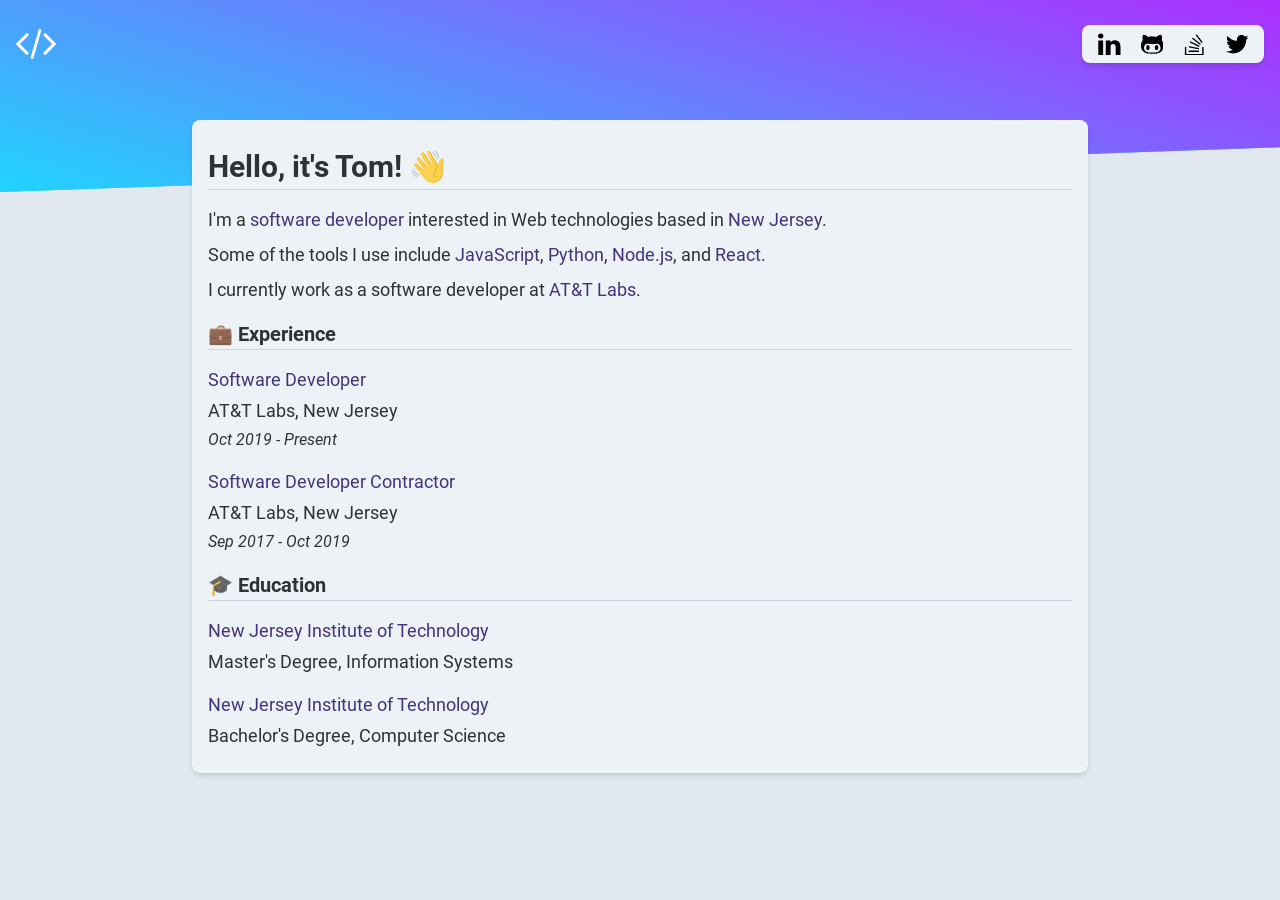
==== index.html @ eac27a30 "Updates" ====
<!DOCTYPE html><html lang="en"><head><meta charSet="utf-8"/><meta http-equiv="x-ua-compatible" content="ie=edge"/><meta name="viewport" content="width=device-width, initial-scale=1, shrink-to-fit=no"/><style data-href="/commons.ad61d9fd3117ef0eb4e9.css">.header-module--header--2Q3RK{position:relative;overflow:hidden}.header-module--header__bg--13ZMQ{position:absolute;top:0;bottom:0;right:0;left:0;width:100%;height:100%;background-color:#21d4fd;background-image:linear-gradient(19deg,#21d4fd,#b721ff);transform:skewY(-2deg);transform-origin:top left;z-index:-1}.header-module--logo--3gu8x{width:40px;height:40px;fill:#fff}.header-module--social--1A_y7{width:22.5px;height:22.5px}.header-module--social__github--1iLCP:hover{fill:#24292e}.header-module--social__linkedin--1VNHC:hover{fill:#0577b2}.header-module--social__stackoverflow--boHra:hover>path:first-child{fill:#757575}.header-module--social__stackoverflow--boHra:hover>path:nth-child(2){fill:#fe992a}.header-module--social__twitter--20DMm:hover{fill:#21a1ee}

/*! normalize.css v8.0.1 | MIT License | github.com/necolas/normalize.css */html{line-height:1.15}main{display:block}h1{font-size:2em;margin:.67em 0}hr{box-sizing:content-box;height:0;overflow:visible}pre{font-family:monospace,monospace;font-size:1em}a{background-color:transparent}abbr[title]{border-bottom:none;text-decoration:underline;text-decoration:underline dotted}b,strong{font-weight:bolder}code,kbd,samp{font-family:monospace,monospace;font-size:1em}small{font-size:80%}sub,sup{font-size:75%;line-height:0;position:relative;vertical-align:baseline}sub{bottom:-.25em}sup{top:-.5em}img{border-style:none}button,input,optgroup,select,textarea{font-family:inherit;font-size:100%;line-height:1.15;margin:0}button,input{overflow:visible}button,select{text-transform:none}[type=button],[type=reset],[type=submit],button{-webkit-appearance:button}[type=button]::-moz-focus-inner,[type=reset]::-moz-focus-inner,[type=submit]::-moz-focus-inner,button::-moz-focus-inner{border-style:none;padding:0}[type=button]:-moz-focusring,[type=reset]:-moz-focusring,[type=submit]:-moz-focusring,button:-moz-focusring{outline:1px dotted ButtonText}fieldset{padding:.35em .75em .625em}legend{box-sizing:border-box;color:inherit;display:table;max-width:100%;padding:0;white-space:normal}progress{vertical-align:baseline}textarea{overflow:auto}[type=checkbox],[type=radio]{box-sizing:border-box;padding:0}[type=number]::-webkit-inner-spin-button,[type=number]::-webkit-outer-spin-button{height:auto}[type=search]{-webkit-appearance:textfield;outline-offset:-2px}[type=search]::-webkit-search-decoration{-webkit-appearance:none}::-webkit-file-upload-button{-webkit-appearance:button;font:inherit}details{display:block}summary{display:list-item}[hidden],template{display:none}html{box-sizing:border-box;font-family:sans-serif}*,:after,:before{box-sizing:inherit}blockquote,dd,dl,figure,h1,h2,h3,h4,h5,h6,hr,p,pre{margin:0}button{background:transparent;padding:0}button:focus{outline:1px dotted;outline:5px auto -webkit-focus-ring-color}fieldset,ol,ul{margin:0;padding:0}ol,ul{list-style:none}html{font-family:-apple-system,BlinkMacSystemFont,Segoe UI,Roboto,Helvetica Neue,Arial,Noto Sans,sans-serif,Apple Color Emoji,Segoe UI Emoji,Segoe UI Symbol,Noto Color Emoji;line-height:1.5}*,:after,:before{border:0 solid #e2e8f0}hr{border-top-width:1px}img{border-style:solid}textarea{resize:vertical}input::placeholder,textarea::placeholder{color:#a0aec0}[role=button],button{cursor:pointer}table{border-collapse:collapse}h1,h2,h3,h4,h5,h6{font-size:inherit;font-weight:inherit}a{color:inherit;text-decoration:inherit}button,input,optgroup,select,textarea{padding:0;line-height:inherit;color:inherit}code,kbd,pre,samp{font-family:Menlo,Monaco,Consolas,Liberation Mono,Courier New,monospace}audio,canvas,embed,iframe,img,object,svg,video{display:block;vertical-align:middle}img,video{max-width:100%;height:auto}.container{width:100%}@media (min-width:640px){.container{max-width:640px}}@media (min-width:768px){.container{max-width:768px}}@media (min-width:1024px){.container{max-width:1024px}}@media (min-width:1280px){.container{max-width:1280px}}.sr-only{position:absolute;width:1px;height:1px;padding:0;margin:-1px;overflow:hidden;clip:rect(0,0,0,0);white-space:nowrap;border-width:0}.not-sr-only{position:static;width:auto;height:auto;padding:0;margin:0;overflow:visible;clip:auto;white-space:normal}.focus\:sr-only:focus{position:absolute;width:1px;height:1px;padding:0;margin:-1px;overflow:hidden;clip:rect(0,0,0,0);white-space:nowrap;border-width:0}.focus\:not-sr-only:focus{position:static;width:auto;height:auto;padding:0;margin:0;overflow:visible;clip:auto;white-space:normal}.appearance-none{appearance:none}.bg-fixed{background-attachment:fixed}.bg-local{background-attachment:local}.bg-scroll{background-attachment:scroll}.bg-transparent{background-color:transparent}.bg-black{background-color:#000}.bg-white{background-color:#fff}.bg-gray-100{background-color:#f7fafc}.bg-gray-200{background-color:#edf2f7}.bg-gray-300{background-color:#e2e8f0}.bg-gray-400{background-color:#cbd5e0}.bg-gray-500{background-color:#a0aec0}.bg-gray-600{background-color:#718096}.bg-gray-700{background-color:#4a5568}.bg-gray-800{background-color:#2d3748}.bg-gray-900{background-color:#1a202c}.bg-red-100{background-color:#fff5f5}.bg-red-200{background-color:#fed7d7}.bg-red-300{background-color:#feb2b2}.bg-red-400{background-color:#fc8181}.bg-red-500{background-color:#f56565}.bg-red-600{background-color:#e53e3e}.bg-red-700{background-color:#c53030}.bg-red-800{background-color:#9b2c2c}.bg-red-900{background-color:#742a2a}.bg-orange-100{background-color:#fffaf0}.bg-orange-200{background-color:#feebc8}.bg-orange-300{background-color:#fbd38d}.bg-orange-400{background-color:#f6ad55}.bg-orange-500{background-color:#ed8936}.bg-orange-600{background-color:#dd6b20}.bg-orange-700{background-color:#c05621}.bg-orange-800{background-color:#9c4221}.bg-orange-900{background-color:#7b341e}.bg-yellow-100{background-color:ivory}.bg-yellow-200{background-color:#fefcbf}.bg-yellow-300{background-color:#faf089}.bg-yellow-400{background-color:#f6e05e}.bg-yellow-500{background-color:#ecc94b}.bg-yellow-600{background-color:#d69e2e}.bg-yellow-700{background-color:#b7791f}.bg-yellow-800{background-color:#975a16}.bg-yellow-900{background-color:#744210}.bg-green-100{background-color:#f0fff4}.bg-green-200{background-color:#c6f6d5}.bg-green-300{background-color:#9ae6b4}.bg-green-400{background-color:#68d391}.bg-green-500{background-color:#48bb78}.bg-green-600{background-color:#38a169}.bg-green-700{background-color:#2f855a}.bg-green-800{background-color:#276749}.bg-green-900{background-color:#22543d}.bg-teal-100{background-color:#e6fffa}.bg-teal-200{background-color:#b2f5ea}.bg-teal-300{background-color:#81e6d9}.bg-teal-400{background-color:#4fd1c5}.bg-teal-500{background-color:#38b2ac}.bg-teal-600{background-color:#319795}.bg-teal-700{background-color:#2c7a7b}.bg-teal-800{background-color:#285e61}.bg-teal-900{background-color:#234e52}.bg-blue-100{background-color:#ebf8ff}.bg-blue-200{background-color:#bee3f8}.bg-blue-300{background-color:#90cdf4}.bg-blue-400{background-color:#63b3ed}.bg-blue-500{background-color:#4299e1}.bg-blue-600{background-color:#3182ce}.bg-blue-700{background-color:#2b6cb0}.bg-blue-800{background-color:#2c5282}.bg-blue-900{background-color:#2a4365}.bg-indigo-100{background-color:#ebf4ff}.bg-indigo-200{background-color:#c3dafe}.bg-indigo-300{background-color:#a3bffa}.bg-indigo-400{background-color:#7f9cf5}.bg-indigo-500{background-color:#667eea}.bg-indigo-600{background-color:#5a67d8}.bg-indigo-700{background-color:#4c51bf}.bg-indigo-800{background-color:#434190}.bg-indigo-900{background-color:#3c366b}.bg-purple-100{background-color:#faf5ff}.bg-purple-200{background-color:#e9d8fd}.bg-purple-300{background-color:#d6bcfa}.bg-purple-400{background-color:#b794f4}.bg-purple-500{background-color:#9f7aea}.bg-purple-600{background-color:#805ad5}.bg-purple-700{background-color:#6b46c1}.bg-purple-800{background-color:#553c9a}.bg-purple-900{background-color:#44337a}.bg-pink-100{background-color:#fff5f7}.bg-pink-200{background-color:#fed7e2}.bg-pink-300{background-color:#fbb6ce}.bg-pink-400{background-color:#f687b3}.bg-pink-500{background-color:#ed64a6}.bg-pink-600{background-color:#d53f8c}.bg-pink-700{background-color:#b83280}.bg-pink-800{background-color:#97266d}.bg-pink-900{background-color:#702459}.hover\:bg-transparent:hover{background-color:transparent}.hover\:bg-black:hover{background-color:#000}.hover\:bg-white:hover{background-color:#fff}.hover\:bg-gray-100:hover{background-color:#f7fafc}.hover\:bg-gray-200:hover{background-color:#edf2f7}.hover\:bg-gray-300:hover{background-color:#e2e8f0}.hover\:bg-gray-400:hover{background-color:#cbd5e0}.hover\:bg-gray-500:hover{background-color:#a0aec0}.hover\:bg-gray-600:hover{background-color:#718096}.hover\:bg-gray-700:hover{background-color:#4a5568}.hover\:bg-gray-800:hover{background-color:#2d3748}.hover\:bg-gray-900:hover{background-color:#1a202c}.hover\:bg-red-100:hover{background-color:#fff5f5}.hover\:bg-red-200:hover{background-color:#fed7d7}.hover\:bg-red-300:hover{background-color:#feb2b2}.hover\:bg-red-400:hover{background-color:#fc8181}.hover\:bg-red-500:hover{background-color:#f56565}.hover\:bg-red-600:hover{background-color:#e53e3e}.hover\:bg-red-700:hover{background-color:#c53030}.hover\:bg-red-800:hover{background-color:#9b2c2c}.hover\:bg-red-900:hover{background-color:#742a2a}.hover\:bg-orange-100:hover{background-color:#fffaf0}.hover\:bg-orange-200:hover{background-color:#feebc8}.hover\:bg-orange-300:hover{background-color:#fbd38d}.hover\:bg-orange-400:hover{background-color:#f6ad55}.hover\:bg-orange-500:hover{background-color:#ed8936}.hover\:bg-orange-600:hover{background-color:#dd6b20}.hover\:bg-orange-700:hover{background-color:#c05621}.hover\:bg-orange-800:hover{background-color:#9c4221}.hover\:bg-orange-900:hover{background-color:#7b341e}.hover\:bg-yellow-100:hover{background-color:ivory}.hover\:bg-yellow-200:hover{background-color:#fefcbf}.hover\:bg-yellow-300:hover{background-color:#faf089}.hover\:bg-yellow-400:hover{background-color:#f6e05e}.hover\:bg-yellow-500:hover{background-color:#ecc94b}.hover\:bg-yellow-600:hover{background-color:#d69e2e}.hover\:bg-yellow-700:hover{background-color:#b7791f}.hover\:bg-yellow-800:hover{background-color:#975a16}.hover\:bg-yellow-900:hover{background-color:#744210}.hover\:bg-green-100:hover{background-color:#f0fff4}.hover\:bg-green-200:hover{background-color:#c6f6d5}.hover\:bg-green-300:hover{background-color:#9ae6b4}.hover\:bg-green-400:hover{background-color:#68d391}.hover\:bg-green-500:hover{background-color:#48bb78}.hover\:bg-green-600:hover{background-color:#38a169}.hover\:bg-green-700:hover{background-color:#2f855a}.hover\:bg-green-800:hover{background-color:#276749}.hover\:bg-green-900:hover{background-color:#22543d}.hover\:bg-teal-100:hover{background-color:#e6fffa}.hover\:bg-teal-200:hover{background-color:#b2f5ea}.hover\:bg-teal-300:hover{background-color:#81e6d9}.hover\:bg-teal-400:hover{background-color:#4fd1c5}.hover\:bg-teal-500:hover{background-color:#38b2ac}.hover\:bg-teal-600:hover{background-color:#319795}.hover\:bg-teal-700:hover{background-color:#2c7a7b}.hover\:bg-teal-800:hover{background-color:#285e61}.hover\:bg-teal-900:hover{background-color:#234e52}.hover\:bg-blue-100:hover{background-color:#ebf8ff}.hover\:bg-blue-200:hover{background-color:#bee3f8}.hover\:bg-blue-300:hover{background-color:#90cdf4}.hover\:bg-blue-400:hover{background-color:#63b3ed}.hover\:bg-blue-500:hover{background-color:#4299e1}.hover\:bg-blue-600:hover{background-color:#3182ce}.hover\:bg-blue-700:hover{background-color:#2b6cb0}.hover\:bg-blue-800:hover{background-color:#2c5282}.hover\:bg-blue-900:hover{background-color:#2a4365}.hover\:bg-indigo-100:hover{background-color:#ebf4ff}.hover\:bg-indigo-200:hover{background-color:#c3dafe}.hover\:bg-indigo-300:hover{background-color:#a3bffa}.hover\:bg-indigo-400:hover{background-color:#7f9cf5}.hover\:bg-indigo-500:hover{background-color:#667eea}.hover\:bg-indigo-600:hover{background-color:#5a67d8}.hover\:bg-indigo-700:hover{background-color:#4c51bf}.hover\:bg-indigo-800:hover{background-color:#434190}.hover\:bg-indigo-900:hover{background-color:#3c366b}.hover\:bg-purple-100:hover{background-color:#faf5ff}.hover\:bg-purple-200:hover{background-color:#e9d8fd}.hover\:bg-purple-300:hover{background-color:#d6bcfa}.hover\:bg-purple-400:hover{background-color:#b794f4}.hover\:bg-purple-500:hover{background-color:#9f7aea}.hover\:bg-purple-600:hover{background-color:#805ad5}.hover\:bg-purple-700:hover{background-color:#6b46c1}.hover\:bg-purple-800:hover{background-color:#553c9a}.hover\:bg-purple-900:hover{background-color:#44337a}.hover\:bg-pink-100:hover{background-color:#fff5f7}.hover\:bg-pink-200:hover{background-color:#fed7e2}.hover\:bg-pink-300:hover{background-color:#fbb6ce}.hover\:bg-pink-400:hover{background-color:#f687b3}.hover\:bg-pink-500:hover{background-color:#ed64a6}.hover\:bg-pink-600:hover{background-color:#d53f8c}.hover\:bg-pink-700:hover{background-color:#b83280}.hover\:bg-pink-800:hover{background-color:#97266d}.hover\:bg-pink-900:hover{background-color:#702459}.focus\:bg-transparent:focus{background-color:transparent}.focus\:bg-black:focus{background-color:#000}.focus\:bg-white:focus{background-color:#fff}.focus\:bg-gray-100:focus{background-color:#f7fafc}.focus\:bg-gray-200:focus{background-color:#edf2f7}.focus\:bg-gray-300:focus{background-color:#e2e8f0}.focus\:bg-gray-400:focus{background-color:#cbd5e0}.focus\:bg-gray-500:focus{background-color:#a0aec0}.focus\:bg-gray-600:focus{background-color:#718096}.focus\:bg-gray-700:focus{background-color:#4a5568}.focus\:bg-gray-800:focus{background-color:#2d3748}.focus\:bg-gray-900:focus{background-color:#1a202c}.focus\:bg-red-100:focus{background-color:#fff5f5}.focus\:bg-red-200:focus{background-color:#fed7d7}.focus\:bg-red-300:focus{background-color:#feb2b2}.focus\:bg-red-400:focus{background-color:#fc8181}.focus\:bg-red-500:focus{background-color:#f56565}.focus\:bg-red-600:focus{background-color:#e53e3e}.focus\:bg-red-700:focus{background-color:#c53030}.focus\:bg-red-800:focus{background-color:#9b2c2c}.focus\:bg-red-900:focus{background-color:#742a2a}.focus\:bg-orange-100:focus{background-color:#fffaf0}.focus\:bg-orange-200:focus{background-color:#feebc8}.focus\:bg-orange-300:focus{background-color:#fbd38d}.focus\:bg-orange-400:focus{background-color:#f6ad55}.focus\:bg-orange-500:focus{background-color:#ed8936}.focus\:bg-orange-600:focus{background-color:#dd6b20}.focus\:bg-orange-700:focus{background-color:#c05621}.focus\:bg-orange-800:focus{background-color:#9c4221}.focus\:bg-orange-900:focus{background-color:#7b341e}.focus\:bg-yellow-100:focus{background-color:ivory}.focus\:bg-yellow-200:focus{background-color:#fefcbf}.focus\:bg-yellow-300:focus{background-color:#faf089}.focus\:bg-yellow-400:focus{background-color:#f6e05e}.focus\:bg-yellow-500:focus{background-color:#ecc94b}.focus\:bg-yellow-600:focus{background-color:#d69e2e}.focus\:bg-yellow-700:focus{background-color:#b7791f}.focus\:bg-yellow-800:focus{background-color:#975a16}.focus\:bg-yellow-900:focus{background-color:#744210}.focus\:bg-green-100:focus{background-color:#f0fff4}.focus\:bg-green-200:focus{background-color:#c6f6d5}.focus\:bg-green-300:focus{background-color:#9ae6b4}.focus\:bg-green-400:focus{background-color:#68d391}.focus\:bg-green-500:focus{background-color:#48bb78}.focus\:bg-green-600:focus{background-color:#38a169}.focus\:bg-green-700:focus{background-color:#2f855a}.focus\:bg-green-800:focus{background-color:#276749}.focus\:bg-green-900:focus{background-color:#22543d}.focus\:bg-teal-100:focus{background-color:#e6fffa}.focus\:bg-teal-200:focus{background-color:#b2f5ea}.focus\:bg-teal-300:focus{background-color:#81e6d9}.focus\:bg-teal-400:focus{background-color:#4fd1c5}.focus\:bg-teal-500:focus{background-color:#38b2ac}.focus\:bg-teal-600:focus{background-color:#319795}.focus\:bg-teal-700:focus{background-color:#2c7a7b}.focus\:bg-teal-800:focus{background-color:#285e61}.focus\:bg-teal-900:focus{background-color:#234e52}.focus\:bg-blue-100:focus{background-color:#ebf8ff}.focus\:bg-blue-200:focus{background-color:#bee3f8}.focus\:bg-blue-300:focus{background-color:#90cdf4}.focus\:bg-blue-400:focus{background-color:#63b3ed}.focus\:bg-blue-500:focus{background-color:#4299e1}.focus\:bg-blue-600:focus{background-color:#3182ce}.focus\:bg-blue-700:focus{background-color:#2b6cb0}.focus\:bg-blue-800:focus{background-color:#2c5282}.focus\:bg-blue-900:focus{background-color:#2a4365}.focus\:bg-indigo-100:focus{background-color:#ebf4ff}.focus\:bg-indigo-200:focus{background-color:#c3dafe}.focus\:bg-indigo-300:focus{background-color:#a3bffa}.focus\:bg-indigo-400:focus{background-color:#7f9cf5}.focus\:bg-indigo-500:focus{background-color:#667eea}.focus\:bg-indigo-600:focus{background-color:#5a67d8}.focus\:bg-indigo-700:focus{background-color:#4c51bf}.focus\:bg-indigo-800:focus{background-color:#434190}.focus\:bg-indigo-900:focus{background-color:#3c366b}.focus\:bg-purple-100:focus{background-color:#faf5ff}.focus\:bg-purple-200:focus{background-color:#e9d8fd}.focus\:bg-purple-300:focus{background-color:#d6bcfa}.focus\:bg-purple-400:focus{background-color:#b794f4}.focus\:bg-purple-500:focus{background-color:#9f7aea}.focus\:bg-purple-600:focus{background-color:#805ad5}.focus\:bg-purple-700:focus{background-color:#6b46c1}.focus\:bg-purple-800:focus{background-color:#553c9a}.focus\:bg-purple-900:focus{background-color:#44337a}.focus\:bg-pink-100:focus{background-color:#fff5f7}.focus\:bg-pink-200:focus{background-color:#fed7e2}.focus\:bg-pink-300:focus{background-color:#fbb6ce}.focus\:bg-pink-400:focus{background-color:#f687b3}.focus\:bg-pink-500:focus{background-color:#ed64a6}.focus\:bg-pink-600:focus{background-color:#d53f8c}.focus\:bg-pink-700:focus{background-color:#b83280}.focus\:bg-pink-800:focus{background-color:#97266d}.focus\:bg-pink-900:focus{background-color:#702459}.bg-bottom{background-position:bottom}.bg-center{background-position:50%}.bg-left{background-position:0}.bg-left-bottom{background-position:0 100%}.bg-left-top{background-position:0 0}.bg-right{background-position:100%}.bg-right-bottom{background-position:100% 100%}.bg-right-top{background-position:100% 0}.bg-top{background-position:top}.bg-repeat{background-repeat:repeat}.bg-no-repeat{background-repeat:no-repeat}.bg-repeat-x{background-repeat:repeat-x}.bg-repeat-y{background-repeat:repeat-y}.bg-repeat-round{background-repeat:round}.bg-repeat-space{background-repeat:space}.bg-auto{background-size:auto}.bg-cover{background-size:cover}.bg-contain{background-size:contain}.border-collapse{border-collapse:collapse}.border-separate{border-collapse:separate}.border-transparent{border-color:transparent}.border-black{border-color:#000}.border-white{border-color:#fff}.border-gray-100{border-color:#f7fafc}.border-gray-200{border-color:#edf2f7}.border-gray-300{border-color:#e2e8f0}.border-gray-400{border-color:#cbd5e0}.border-gray-500{border-color:#a0aec0}.border-gray-600{border-color:#718096}.border-gray-700{border-color:#4a5568}.border-gray-800{border-color:#2d3748}.border-gray-900{border-color:#1a202c}.border-red-100{border-color:#fff5f5}.border-red-200{border-color:#fed7d7}.border-red-300{border-color:#feb2b2}.border-red-400{border-color:#fc8181}.border-red-500{border-color:#f56565}.border-red-600{border-color:#e53e3e}.border-red-700{border-color:#c53030}.border-red-800{border-color:#9b2c2c}.border-red-900{border-color:#742a2a}.border-orange-100{border-color:#fffaf0}.border-orange-200{border-color:#feebc8}.border-orange-300{border-color:#fbd38d}.border-orange-400{border-color:#f6ad55}.border-orange-500{border-color:#ed8936}.border-orange-600{border-color:#dd6b20}.border-orange-700{border-color:#c05621}.border-orange-800{border-color:#9c4221}.border-orange-900{border-color:#7b341e}.border-yellow-100{border-color:ivory}.border-yellow-200{border-color:#fefcbf}.border-yellow-300{border-color:#faf089}.border-yellow-400{border-color:#f6e05e}.border-yellow-500{border-color:#ecc94b}.border-yellow-600{border-color:#d69e2e}.border-yellow-700{border-color:#b7791f}.border-yellow-800{border-color:#975a16}.border-yellow-900{border-color:#744210}.border-green-100{border-color:#f0fff4}.border-green-200{border-color:#c6f6d5}.border-green-300{border-color:#9ae6b4}.border-green-400{border-color:#68d391}.border-green-500{border-color:#48bb78}.border-green-600{border-color:#38a169}.border-green-700{border-color:#2f855a}.border-green-800{border-color:#276749}.border-green-900{border-color:#22543d}.border-teal-100{border-color:#e6fffa}.border-teal-200{border-color:#b2f5ea}.border-teal-300{border-color:#81e6d9}.border-teal-400{border-color:#4fd1c5}.border-teal-500{border-color:#38b2ac}.border-teal-600{border-color:#319795}.border-teal-700{border-color:#2c7a7b}.border-teal-800{border-color:#285e61}.border-teal-900{border-color:#234e52}.border-blue-100{border-color:#ebf8ff}.border-blue-200{border-color:#bee3f8}.border-blue-300{border-color:#90cdf4}.border-blue-400{border-color:#63b3ed}.border-blue-500{border-color:#4299e1}.border-blue-600{border-color:#3182ce}.border-blue-700{border-color:#2b6cb0}.border-blue-800{border-color:#2c5282}.border-blue-900{border-color:#2a4365}.border-indigo-100{border-color:#ebf4ff}.border-indigo-200{border-color:#c3dafe}.border-indigo-300{border-color:#a3bffa}.border-indigo-400{border-color:#7f9cf5}.border-indigo-500{border-color:#667eea}.border-indigo-600{border-color:#5a67d8}.border-indigo-700{border-color:#4c51bf}.border-indigo-800{border-color:#434190}.border-indigo-900{border-color:#3c366b}.border-purple-100{border-color:#faf5ff}.border-purple-200{border-color:#e9d8fd}.border-purple-300{border-color:#d6bcfa}.border-purple-400{border-color:#b794f4}.border-purple-500{border-color:#9f7aea}.border-purple-600{border-color:#805ad5}.border-purple-700{border-color:#6b46c1}.border-purple-800{border-color:#553c9a}.border-purple-900{border-color:#44337a}.border-pink-100{border-color:#fff5f7}.border-pink-200{border-color:#fed7e2}.border-pink-300{border-color:#fbb6ce}.border-pink-400{border-color:#f687b3}.border-pink-500{border-color:#ed64a6}.border-pink-600{border-color:#d53f8c}.border-pink-700{border-color:#b83280}.border-pink-800{border-color:#97266d}.border-pink-900{border-color:#702459}.hover\:border-transparent:hover{border-color:transparent}.hover\:border-black:hover{border-color:#000}.hover\:border-white:hover{border-color:#fff}.hover\:border-gray-100:hover{border-color:#f7fafc}.hover\:border-gray-200:hover{border-color:#edf2f7}.hover\:border-gray-300:hover{border-color:#e2e8f0}.hover\:border-gray-400:hover{border-color:#cbd5e0}.hover\:border-gray-500:hover{border-color:#a0aec0}.hover\:border-gray-600:hover{border-color:#718096}.hover\:border-gray-700:hover{border-color:#4a5568}.hover\:border-gray-800:hover{border-color:#2d3748}.hover\:border-gray-900:hover{border-color:#1a202c}.hover\:border-red-100:hover{border-color:#fff5f5}.hover\:border-red-200:hover{border-color:#fed7d7}.hover\:border-red-300:hover{border-color:#feb2b2}.hover\:border-red-400:hover{border-color:#fc8181}.hover\:border-red-500:hover{border-color:#f56565}.hover\:border-red-600:hover{border-color:#e53e3e}.hover\:border-red-700:hover{border-color:#c53030}.hover\:border-red-800:hover{border-color:#9b2c2c}.hover\:border-red-900:hover{border-color:#742a2a}.hover\:border-orange-100:hover{border-color:#fffaf0}.hover\:border-orange-200:hover{border-color:#feebc8}.hover\:border-orange-300:hover{border-color:#fbd38d}.hover\:border-orange-400:hover{border-color:#f6ad55}.hover\:border-orange-500:hover{border-color:#ed8936}.hover\:border-orange-600:hover{border-color:#dd6b20}.hover\:border-orange-700:hover{border-color:#c05621}.hover\:border-orange-800:hover{border-color:#9c4221}.hover\:border-orange-900:hover{border-color:#7b341e}.hover\:border-yellow-100:hover{border-color:ivory}.hover\:border-yellow-200:hover{border-color:#fefcbf}.hover\:border-yellow-300:hover{border-color:#faf089}.hover\:border-yellow-400:hover{border-color:#f6e05e}.hover\:border-yellow-500:hover{border-color:#ecc94b}.hover\:border-yellow-600:hover{border-color:#d69e2e}.hover\:border-yellow-700:hover{border-color:#b7791f}.hover\:border-yellow-800:hover{border-color:#975a16}.hover\:border-yellow-900:hover{border-color:#744210}.hover\:border-green-100:hover{border-color:#f0fff4}.hover\:border-green-200:hover{border-color:#c6f6d5}.hover\:border-green-300:hover{border-color:#9ae6b4}.hover\:border-green-400:hover{border-color:#68d391}.hover\:border-green-500:hover{border-color:#48bb78}.hover\:border-green-600:hover{border-color:#38a169}.hover\:border-green-700:hover{border-color:#2f855a}.hover\:border-green-800:hover{border-color:#276749}.hover\:border-green-900:hover{border-color:#22543d}.hover\:border-teal-100:hover{border-color:#e6fffa}.hover\:border-teal-200:hover{border-color:#b2f5ea}.hover\:border-teal-300:hover{border-color:#81e6d9}.hover\:border-teal-400:hover{border-color:#4fd1c5}.hover\:border-teal-500:hover{border-color:#38b2ac}.hover\:border-teal-600:hover{border-color:#319795}.hover\:border-teal-700:hover{border-color:#2c7a7b}.hover\:border-teal-800:hover{border-color:#285e61}.hover\:border-teal-900:hover{border-color:#234e52}.hover\:border-blue-100:hover{border-color:#ebf8ff}.hover\:border-blue-200:hover{border-color:#bee3f8}.hover\:border-blue-300:hover{border-color:#90cdf4}.hover\:border-blue-400:hover{border-color:#63b3ed}.hover\:border-blue-500:hover{border-color:#4299e1}.hover\:border-blue-600:hover{border-color:#3182ce}.hover\:border-blue-700:hover{border-color:#2b6cb0}.hover\:border-blue-800:hover{border-color:#2c5282}.hover\:border-blue-900:hover{border-color:#2a4365}.hover\:border-indigo-100:hover{border-color:#ebf4ff}.hover\:border-indigo-200:hover{border-color:#c3dafe}.hover\:border-indigo-300:hover{border-color:#a3bffa}.hover\:border-indigo-400:hover{border-color:#7f9cf5}.hover\:border-indigo-500:hover{border-color:#667eea}.hover\:border-indigo-600:hover{border-color:#5a67d8}.hover\:border-indigo-700:hover{border-color:#4c51bf}.hover\:border-indigo-800:hover{border-color:#434190}.hover\:border-indigo-900:hover{border-color:#3c366b}.hover\:border-purple-100:hover{border-color:#faf5ff}.hover\:border-purple-200:hover{border-color:#e9d8fd}.hover\:border-purple-300:hover{border-color:#d6bcfa}.hover\:border-purple-400:hover{border-color:#b794f4}.hover\:border-purple-500:hover{border-color:#9f7aea}.hover\:border-purple-600:hover{border-color:#805ad5}.hover\:border-purple-700:hover{border-color:#6b46c1}.hover\:border-purple-800:hover{border-color:#553c9a}.hover\:border-purple-900:hover{border-color:#44337a}.hover\:border-pink-100:hover{border-color:#fff5f7}.hover\:border-pink-200:hover{border-color:#fed7e2}.hover\:border-pink-300:hover{border-color:#fbb6ce}.hover\:border-pink-400:hover{border-color:#f687b3}.hover\:border-pink-500:hover{border-color:#ed64a6}.hover\:border-pink-600:hover{border-color:#d53f8c}.hover\:border-pink-700:hover{border-color:#b83280}.hover\:border-pink-800:hover{border-color:#97266d}.hover\:border-pink-900:hover{border-color:#702459}.focus\:border-transparent:focus{border-color:transparent}.focus\:border-black:focus{border-color:#000}.focus\:border-white:focus{border-color:#fff}.focus\:border-gray-100:focus{border-color:#f7fafc}.focus\:border-gray-200:focus{border-color:#edf2f7}.focus\:border-gray-300:focus{border-color:#e2e8f0}.focus\:border-gray-400:focus{border-color:#cbd5e0}.focus\:border-gray-500:focus{border-color:#a0aec0}.focus\:border-gray-600:focus{border-color:#718096}.focus\:border-gray-700:focus{border-color:#4a5568}.focus\:border-gray-800:focus{border-color:#2d3748}.focus\:border-gray-900:focus{border-color:#1a202c}.focus\:border-red-100:focus{border-color:#fff5f5}.focus\:border-red-200:focus{border-color:#fed7d7}.focus\:border-red-300:focus{border-color:#feb2b2}.focus\:border-red-400:focus{border-color:#fc8181}.focus\:border-red-500:focus{border-color:#f56565}.focus\:border-red-600:focus{border-color:#e53e3e}.focus\:border-red-700:focus{border-color:#c53030}.focus\:border-red-800:focus{border-color:#9b2c2c}.focus\:border-red-900:focus{border-color:#742a2a}.focus\:border-orange-100:focus{border-color:#fffaf0}.focus\:border-orange-200:focus{border-color:#feebc8}.focus\:border-orange-300:focus{border-color:#fbd38d}.focus\:border-orange-400:focus{border-color:#f6ad55}.focus\:border-orange-500:focus{border-color:#ed8936}.focus\:border-orange-600:focus{border-color:#dd6b20}.focus\:border-orange-700:focus{border-color:#c05621}.focus\:border-orange-800:focus{border-color:#9c4221}.focus\:border-orange-900:focus{border-color:#7b341e}.focus\:border-yellow-100:focus{border-color:ivory}.focus\:border-yellow-200:focus{border-color:#fefcbf}.focus\:border-yellow-300:focus{border-color:#faf089}.focus\:border-yellow-400:focus{border-color:#f6e05e}.focus\:border-yellow-500:focus{border-color:#ecc94b}.focus\:border-yellow-600:focus{border-color:#d69e2e}.focus\:border-yellow-700:focus{border-color:#b7791f}.focus\:border-yellow-800:focus{border-color:#975a16}.focus\:border-yellow-900:focus{border-color:#744210}.focus\:border-green-100:focus{border-color:#f0fff4}.focus\:border-green-200:focus{border-color:#c6f6d5}.focus\:border-green-300:focus{border-color:#9ae6b4}.focus\:border-green-400:focus{border-color:#68d391}.focus\:border-green-500:focus{border-color:#48bb78}.focus\:border-green-600:focus{border-color:#38a169}.focus\:border-green-700:focus{border-color:#2f855a}.focus\:border-green-800:focus{border-color:#276749}.focus\:border-green-900:focus{border-color:#22543d}.focus\:border-teal-100:focus{border-color:#e6fffa}.focus\:border-teal-200:focus{border-color:#b2f5ea}.focus\:border-teal-300:focus{border-color:#81e6d9}.focus\:border-teal-400:focus{border-color:#4fd1c5}.focus\:border-teal-500:focus{border-color:#38b2ac}.focus\:border-teal-600:focus{border-color:#319795}.focus\:border-teal-700:focus{border-color:#2c7a7b}.focus\:border-teal-800:focus{border-color:#285e61}.focus\:border-teal-900:focus{border-color:#234e52}.focus\:border-blue-100:focus{border-color:#ebf8ff}.focus\:border-blue-200:focus{border-color:#bee3f8}.focus\:border-blue-300:focus{border-color:#90cdf4}.focus\:border-blue-400:focus{border-color:#63b3ed}.focus\:border-blue-500:focus{border-color:#4299e1}.focus\:border-blue-600:focus{border-color:#3182ce}.focus\:border-blue-700:focus{border-color:#2b6cb0}.focus\:border-blue-800:focus{border-color:#2c5282}.focus\:border-blue-900:focus{border-color:#2a4365}.focus\:border-indigo-100:focus{border-color:#ebf4ff}.focus\:border-indigo-200:focus{border-color:#c3dafe}.focus\:border-indigo-300:focus{border-color:#a3bffa}.focus\:border-indigo-400:focus{border-color:#7f9cf5}.focus\:border-indigo-500:focus{border-color:#667eea}.focus\:border-indigo-600:focus{border-color:#5a67d8}.focus\:border-indigo-700:focus{border-color:#4c51bf}.focus\:border-indigo-800:focus{border-color:#434190}.focus\:border-indigo-900:focus{border-color:#3c366b}.focus\:border-purple-100:focus{border-color:#faf5ff}.focus\:border-purple-200:focus{border-color:#e9d8fd}.focus\:border-purple-300:focus{border-color:#d6bcfa}.focus\:border-purple-400:focus{border-color:#b794f4}.focus\:border-purple-500:focus{border-color:#9f7aea}.focus\:border-purple-600:focus{border-color:#805ad5}.focus\:border-purple-700:focus{border-color:#6b46c1}.focus\:border-purple-800:focus{border-color:#553c9a}.focus\:border-purple-900:focus{border-color:#44337a}.focus\:border-pink-100:focus{border-color:#fff5f7}.focus\:border-pink-200:focus{border-color:#fed7e2}.focus\:border-pink-300:focus{border-color:#fbb6ce}.focus\:border-pink-400:focus{border-color:#f687b3}.focus\:border-pink-500:focus{border-color:#ed64a6}.focus\:border-pink-600:focus{border-color:#d53f8c}.focus\:border-pink-700:focus{border-color:#b83280}.focus\:border-pink-800:focus{border-color:#97266d}.focus\:border-pink-900:focus{border-color:#702459}.rounded-none{border-radius:0}.rounded-sm{border-radius:.125rem}.rounded{border-radius:.25rem}.rounded-lg{border-radius:.5rem}.rounded-full{border-radius:9999px}.rounded-t-none{border-top-left-radius:0;border-top-right-radius:0}.rounded-r-none{border-top-right-radius:0;border-bottom-right-radius:0}.rounded-b-none{border-bottom-right-radius:0;border-bottom-left-radius:0}.rounded-l-none{border-top-left-radius:0;border-bottom-left-radius:0}.rounded-t-sm{border-top-left-radius:.125rem}.rounded-r-sm,.rounded-t-sm{border-top-right-radius:.125rem}.rounded-b-sm,.rounded-r-sm{border-bottom-right-radius:.125rem}.rounded-b-sm,.rounded-l-sm{border-bottom-left-radius:.125rem}.rounded-l-sm{border-top-left-radius:.125rem}.rounded-t{border-top-left-radius:.25rem}.rounded-r,.rounded-t{border-top-right-radius:.25rem}.rounded-b,.rounded-r{border-bottom-right-radius:.25rem}.rounded-b,.rounded-l{border-bottom-left-radius:.25rem}.rounded-l{border-top-left-radius:.25rem}.rounded-t-lg{border-top-left-radius:.5rem}.rounded-r-lg,.rounded-t-lg{border-top-right-radius:.5rem}.rounded-b-lg,.rounded-r-lg{border-bottom-right-radius:.5rem}.rounded-b-lg,.rounded-l-lg{border-bottom-left-radius:.5rem}.rounded-l-lg{border-top-left-radius:.5rem}.rounded-t-full{border-top-left-radius:9999px;border-top-right-radius:9999px}.rounded-r-full{border-top-right-radius:9999px}.rounded-b-full,.rounded-r-full{border-bottom-right-radius:9999px}.rounded-b-full,.rounded-l-full{border-bottom-left-radius:9999px}.rounded-l-full{border-top-left-radius:9999px}.rounded-tl-none{border-top-left-radius:0}.rounded-tr-none{border-top-right-radius:0}.rounded-br-none{border-bottom-right-radius:0}.rounded-bl-none{border-bottom-left-radius:0}.rounded-tl-sm{border-top-left-radius:.125rem}.rounded-tr-sm{border-top-right-radius:.125rem}.rounded-br-sm{border-bottom-right-radius:.125rem}.rounded-bl-sm{border-bottom-left-radius:.125rem}.rounded-tl{border-top-left-radius:.25rem}.rounded-tr{border-top-right-radius:.25rem}.rounded-br{border-bottom-right-radius:.25rem}.rounded-bl{border-bottom-left-radius:.25rem}.rounded-tl-lg{border-top-left-radius:.5rem}.rounded-tr-lg{border-top-right-radius:.5rem}.rounded-br-lg{border-bottom-right-radius:.5rem}.rounded-bl-lg{border-bottom-left-radius:.5rem}.rounded-tl-full{border-top-left-radius:9999px}.rounded-tr-full{border-top-right-radius:9999px}.rounded-br-full{border-bottom-right-radius:9999px}.rounded-bl-full{border-bottom-left-radius:9999px}.border-solid{border-style:solid}.border-dashed{border-style:dashed}.border-dotted{border-style:dotted}.border-double{border-style:double}.border-none{border-style:none}.border-0{border-width:0}.border-2{border-width:2px}.border-4{border-width:4px}.border-8{border-width:8px}.border{border-width:1px}.border-t-0{border-top-width:0}.border-r-0{border-right-width:0}.border-b-0{border-bottom-width:0}.border-l-0{border-left-width:0}.border-t-2{border-top-width:2px}.border-r-2{border-right-width:2px}.border-b-2{border-bottom-width:2px}.border-l-2{border-left-width:2px}.border-t-4{border-top-width:4px}.border-r-4{border-right-width:4px}.border-b-4{border-bottom-width:4px}.border-l-4{border-left-width:4px}.border-t-8{border-top-width:8px}.border-r-8{border-right-width:8px}.border-b-8{border-bottom-width:8px}.border-l-8{border-left-width:8px}.border-t{border-top-width:1px}.border-r{border-right-width:1px}.border-b{border-bottom-width:1px}.border-l{border-left-width:1px}.cursor-auto{cursor:auto}.cursor-default{cursor:default}.cursor-pointer{cursor:pointer}.cursor-wait{cursor:wait}.cursor-text{cursor:text}.cursor-move{cursor:move}.cursor-not-allowed{cursor:not-allowed}.block{display:block}.inline-block{display:inline-block}.inline{display:inline}.flex{display:flex}.inline-flex{display:inline-flex}.table{display:table}.table-row{display:table-row}.table-cell{display:table-cell}.hidden{display:none}.flex-row{flex-direction:row}.flex-row-reverse{flex-direction:row-reverse}.flex-col{flex-direction:column}.flex-col-reverse{flex-direction:column-reverse}.flex-wrap{flex-wrap:wrap}.flex-wrap-reverse{flex-wrap:wrap-reverse}.flex-no-wrap{flex-wrap:nowrap}.items-start{align-items:flex-start}.items-end{align-items:flex-end}.items-center{align-items:center}.items-baseline{align-items:baseline}.items-stretch{align-items:stretch}.self-auto{align-self:auto}.self-start{align-self:flex-start}.self-end{align-self:flex-end}.self-center{align-self:center}.self-stretch{align-self:stretch}.justify-start{justify-content:flex-start}.justify-end{justify-content:flex-end}.justify-center{justify-content:center}.justify-between{justify-content:space-between}.justify-around{justify-content:space-around}.content-center{align-content:center}.content-start{align-content:flex-start}.content-end{align-content:flex-end}.content-between{align-content:space-between}.content-around{align-content:space-around}.flex-1{flex:1 1 0%}.flex-auto{flex:1 1 auto}.flex-initial{flex:0 1 auto}.flex-none{flex:none}.flex-grow-0{flex-grow:0}.flex-grow{flex-grow:1}.flex-shrink-0{flex-shrink:0}.flex-shrink{flex-shrink:1}.order-1{order:1}.order-2{order:2}.order-3{order:3}.order-4{order:4}.order-5{order:5}.order-6{order:6}.order-7{order:7}.order-8{order:8}.order-9{order:9}.order-10{order:10}.order-11{order:11}.order-12{order:12}.order-first{order:-9999}.order-last{order:9999}.order-none{order:0}.float-right{float:right}.float-left{float:left}.float-none{float:none}.clearfix:after{content:"";display:table;clear:both}.font-sans{font-family:-apple-system,BlinkMacSystemFont,Segoe UI,Roboto,Helvetica Neue,Arial,Noto Sans,sans-serif,Apple Color Emoji,Segoe UI Emoji,Segoe UI Symbol,Noto Color Emoji}.font-serif{font-family:Georgia,Cambria,Times New Roman,Times,serif}.font-mono{font-family:Menlo,Monaco,Consolas,Liberation Mono,Courier New,monospace}.font-hairline{font-weight:100}.font-thin{font-weight:200}.font-light{font-weight:300}.font-normal{font-weight:400}.font-medium{font-weight:500}.font-semibold{font-weight:600}.font-bold{font-weight:700}.font-extrabold{font-weight:800}.font-black{font-weight:900}.hover\:font-hairline:hover{font-weight:100}.hover\:font-thin:hover{font-weight:200}.hover\:font-light:hover{font-weight:300}.hover\:font-normal:hover{font-weight:400}.hover\:font-medium:hover{font-weight:500}.hover\:font-semibold:hover{font-weight:600}.hover\:font-bold:hover{font-weight:700}.hover\:font-extrabold:hover{font-weight:800}.hover\:font-black:hover{font-weight:900}.focus\:font-hairline:focus{font-weight:100}.focus\:font-thin:focus{font-weight:200}.focus\:font-light:focus{font-weight:300}.focus\:font-normal:focus{font-weight:400}.focus\:font-medium:focus{font-weight:500}.focus\:font-semibold:focus{font-weight:600}.focus\:font-bold:focus{font-weight:700}.focus\:font-extrabold:focus{font-weight:800}.focus\:font-black:focus{font-weight:900}.h-0{height:0}.h-1{height:.25rem}.h-2{height:.5rem}.h-3{height:.75rem}.h-4{height:1rem}.h-5{height:1.25rem}.h-6{height:1.5rem}.h-8{height:2rem}.h-10{height:2.5rem}.h-12{height:3rem}.h-16{height:4rem}.h-20{height:5rem}.h-24{height:6rem}.h-32{height:8rem}.h-40{height:10rem}.h-48{height:12rem}.h-56{height:14rem}.h-64{height:16rem}.h-auto{height:auto}.h-px{height:1px}.h-full{height:100%}.h-screen{height:100vh}.leading-none{line-height:1}.leading-tight{line-height:1.25}.leading-snug{line-height:1.375}.leading-normal{line-height:1.5}.leading-relaxed{line-height:1.625}.leading-loose{line-height:2}.list-inside{list-style-position:inside}.list-outside{list-style-position:outside}.list-none{list-style-type:none}.list-disc{list-style-type:disc}.list-decimal{list-style-type:decimal}.m-0{margin:0}.m-1{margin:.25rem}.m-2{margin:.5rem}.m-3{margin:.75rem}.m-4{margin:1rem}.m-5{margin:1.25rem}.m-6{margin:1.5rem}.m-8{margin:2rem}.m-10{margin:2.5rem}.m-12{margin:3rem}.m-16{margin:4rem}.m-20{margin:5rem}.m-24{margin:6rem}.m-32{margin:8rem}.m-40{margin:10rem}.m-48{margin:12rem}.m-56{margin:14rem}.m-64{margin:16rem}.m-auto{margin:auto}.m-px{margin:1px}.-m-1{margin:-.25rem}.-m-2{margin:-.5rem}.-m-3{margin:-.75rem}.-m-4{margin:-1rem}.-m-5{margin:-1.25rem}.-m-6{margin:-1.5rem}.-m-8{margin:-2rem}.-m-10{margin:-2.5rem}.-m-12{margin:-3rem}.-m-16{margin:-4rem}.-m-20{margin:-5rem}.-m-24{margin:-6rem}.-m-32{margin:-8rem}.-m-40{margin:-10rem}.-m-48{margin:-12rem}.-m-56{margin:-14rem}.-m-64{margin:-16rem}.-m-px{margin:-1px}.my-0{margin-top:0;margin-bottom:0}.mx-0{margin-left:0;margin-right:0}.my-1{margin-top:.25rem;margin-bottom:.25rem}.mx-1{margin-left:.25rem;margin-right:.25rem}.my-2{margin-top:.5rem;margin-bottom:.5rem}.mx-2{margin-left:.5rem;margin-right:.5rem}.my-3{margin-top:.75rem;margin-bottom:.75rem}.mx-3{margin-left:.75rem;margin-right:.75rem}.my-4{margin-top:1rem;margin-bottom:1rem}.mx-4{margin-left:1rem;margin-right:1rem}.my-5{margin-top:1.25rem;margin-bottom:1.25rem}.mx-5{margin-left:1.25rem;margin-right:1.25rem}.my-6{margin-top:1.5rem;margin-bottom:1.5rem}.mx-6{margin-left:1.5rem;margin-right:1.5rem}.my-8{margin-top:2rem;margin-bottom:2rem}.mx-8{margin-left:2rem;margin-right:2rem}.my-10{margin-top:2.5rem;margin-bottom:2.5rem}.mx-10{margin-left:2.5rem;margin-right:2.5rem}.my-12{margin-top:3rem;margin-bottom:3rem}.mx-12{margin-left:3rem;margin-right:3rem}.my-16{margin-top:4rem;margin-bottom:4rem}.mx-16{margin-left:4rem;margin-right:4rem}.my-20{margin-top:5rem;margin-bottom:5rem}.mx-20{margin-left:5rem;margin-right:5rem}.my-24{margin-top:6rem;margin-bottom:6rem}.mx-24{margin-left:6rem;margin-right:6rem}.my-32{margin-top:8rem;margin-bottom:8rem}.mx-32{margin-left:8rem;margin-right:8rem}.my-40{margin-top:10rem;margin-bottom:10rem}.mx-40{margin-left:10rem;margin-right:10rem}.my-48{margin-top:12rem;margin-bottom:12rem}.mx-48{margin-left:12rem;margin-right:12rem}.my-56{margin-top:14rem;margin-bottom:14rem}.mx-56{margin-left:14rem;margin-right:14rem}.my-64{margin-top:16rem;margin-bottom:16rem}.mx-64{margin-left:16rem;margin-right:16rem}.my-auto{margin-top:auto;margin-bottom:auto}.mx-auto{margin-left:auto;margin-right:auto}.my-px{margin-top:1px;margin-bottom:1px}.mx-px{margin-left:1px;margin-right:1px}.-my-1{margin-top:-.25rem;margin-bottom:-.25rem}.-mx-1{margin-left:-.25rem;margin-right:-.25rem}.-my-2{margin-top:-.5rem;margin-bottom:-.5rem}.-mx-2{margin-left:-.5rem;margin-right:-.5rem}.-my-3{margin-top:-.75rem;margin-bottom:-.75rem}.-mx-3{margin-left:-.75rem;margin-right:-.75rem}.-my-4{margin-top:-1rem;margin-bottom:-1rem}.-mx-4{margin-left:-1rem;margin-right:-1rem}.-my-5{margin-top:-1.25rem;margin-bottom:-1.25rem}.-mx-5{margin-left:-1.25rem;margin-right:-1.25rem}.-my-6{margin-top:-1.5rem;margin-bottom:-1.5rem}.-mx-6{margin-left:-1.5rem;margin-right:-1.5rem}.-my-8{margin-top:-2rem;margin-bottom:-2rem}.-mx-8{margin-left:-2rem;margin-right:-2rem}.-my-10{margin-top:-2.5rem;margin-bottom:-2.5rem}.-mx-10{margin-left:-2.5rem;margin-right:-2.5rem}.-my-12{margin-top:-3rem;margin-bottom:-3rem}.-mx-12{margin-left:-3rem;margin-right:-3rem}.-my-16{margin-top:-4rem;margin-bottom:-4rem}.-mx-16{margin-left:-4rem;margin-right:-4rem}.-my-20{margin-top:-5rem;margin-bottom:-5rem}.-mx-20{margin-left:-5rem;margin-right:-5rem}.-my-24{margin-top:-6rem;margin-bottom:-6rem}.-mx-24{margin-left:-6rem;margin-right:-6rem}.-my-32{margin-top:-8rem;margin-bottom:-8rem}.-mx-32{margin-left:-8rem;margin-right:-8rem}.-my-40{margin-top:-10rem;margin-bottom:-10rem}.-mx-40{margin-left:-10rem;margin-right:-10rem}.-my-48{margin-top:-12rem;margin-bottom:-12rem}.-mx-48{margin-left:-12rem;margin-right:-12rem}.-my-56{margin-top:-14rem;margin-bottom:-14rem}.-mx-56{margin-left:-14rem;margin-right:-14rem}.-my-64{margin-top:-16rem;margin-bottom:-16rem}.-mx-64{margin-left:-16rem;margin-right:-16rem}.-my-px{margin-top:-1px;margin-bottom:-1px}.-mx-px{margin-left:-1px;margin-right:-1px}.mt-0{margin-top:0}.mr-0{margin-right:0}.mb-0{margin-bottom:0}.ml-0{margin-left:0}.mt-1{margin-top:.25rem}.mr-1{margin-right:.25rem}.mb-1{margin-bottom:.25rem}.ml-1{margin-left:.25rem}.mt-2{margin-top:.5rem}.mr-2{margin-right:.5rem}.mb-2{margin-bottom:.5rem}.ml-2{margin-left:.5rem}.mt-3{margin-top:.75rem}.mr-3{margin-right:.75rem}.mb-3{margin-bottom:.75rem}.ml-3{margin-left:.75rem}.mt-4{margin-top:1rem}.mr-4{margin-right:1rem}.mb-4{margin-bottom:1rem}.ml-4{margin-left:1rem}.mt-5{margin-top:1.25rem}.mr-5{margin-right:1.25rem}.mb-5{margin-bottom:1.25rem}.ml-5{margin-left:1.25rem}.mt-6{margin-top:1.5rem}.mr-6{margin-right:1.5rem}.mb-6{margin-bottom:1.5rem}.ml-6{margin-left:1.5rem}.mt-8{margin-top:2rem}.mr-8{margin-right:2rem}.mb-8{margin-bottom:2rem}.ml-8{margin-left:2rem}.mt-10{margin-top:2.5rem}.mr-10{margin-right:2.5rem}.mb-10{margin-bottom:2.5rem}.ml-10{margin-left:2.5rem}.mt-12{margin-top:3rem}.mr-12{margin-right:3rem}.mb-12{margin-bottom:3rem}.ml-12{margin-left:3rem}.mt-16{margin-top:4rem}.mr-16{margin-right:4rem}.mb-16{margin-bottom:4rem}.ml-16{margin-left:4rem}.mt-20{margin-top:5rem}.mr-20{margin-right:5rem}.mb-20{margin-bottom:5rem}.ml-20{margin-left:5rem}.mt-24{margin-top:6rem}.mr-24{margin-right:6rem}.mb-24{margin-bottom:6rem}.ml-24{margin-left:6rem}.mt-32{margin-top:8rem}.mr-32{margin-right:8rem}.mb-32{margin-bottom:8rem}.ml-32{margin-left:8rem}.mt-40{margin-top:10rem}.mr-40{margin-right:10rem}.mb-40{margin-bottom:10rem}.ml-40{margin-left:10rem}.mt-48{margin-top:12rem}.mr-48{margin-right:12rem}.mb-48{margin-bottom:12rem}.ml-48{margin-left:12rem}.mt-56{margin-top:14rem}.mr-56{margin-right:14rem}.mb-56{margin-bottom:14rem}.ml-56{margin-left:14rem}.mt-64{margin-top:16rem}.mr-64{margin-right:16rem}.mb-64{margin-bottom:16rem}.ml-64{margin-left:16rem}.mt-auto{margin-top:auto}.mr-auto{margin-right:auto}.mb-auto{margin-bottom:auto}.ml-auto{margin-left:auto}.mt-px{margin-top:1px}.mr-px{margin-right:1px}.mb-px{margin-bottom:1px}.ml-px{margin-left:1px}.-mt-1{margin-top:-.25rem}.-mr-1{margin-right:-.25rem}.-mb-1{margin-bottom:-.25rem}.-ml-1{margin-left:-.25rem}.-mt-2{margin-top:-.5rem}.-mr-2{margin-right:-.5rem}.-mb-2{margin-bottom:-.5rem}.-ml-2{margin-left:-.5rem}.-mt-3{margin-top:-.75rem}.-mr-3{margin-right:-.75rem}.-mb-3{margin-bottom:-.75rem}.-ml-3{margin-left:-.75rem}.-mt-4{margin-top:-1rem}.-mr-4{margin-right:-1rem}.-mb-4{margin-bottom:-1rem}.-ml-4{margin-left:-1rem}.-mt-5{margin-top:-1.25rem}.-mr-5{margin-right:-1.25rem}.-mb-5{margin-bottom:-1.25rem}.-ml-5{margin-left:-1.25rem}.-mt-6{margin-top:-1.5rem}.-mr-6{margin-right:-1.5rem}.-mb-6{margin-bottom:-1.5rem}.-ml-6{margin-left:-1.5rem}.-mt-8{margin-top:-2rem}.-mr-8{margin-right:-2rem}.-mb-8{margin-bottom:-2rem}.-ml-8{margin-left:-2rem}.-mt-10{margin-top:-2.5rem}.-mr-10{margin-right:-2.5rem}.-mb-10{margin-bottom:-2.5rem}.-ml-10{margin-left:-2.5rem}.-mt-12{margin-top:-3rem}.-mr-12{margin-right:-3rem}.-mb-12{margin-bottom:-3rem}.-ml-12{margin-left:-3rem}.-mt-16{margin-top:-4rem}.-mr-16{margin-right:-4rem}.-mb-16{margin-bottom:-4rem}.-ml-16{margin-left:-4rem}.-mt-20{margin-top:-5rem}.-mr-20{margin-right:-5rem}.-mb-20{margin-bottom:-5rem}.-ml-20{margin-left:-5rem}.-mt-24{margin-top:-6rem}.-mr-24{margin-right:-6rem}.-mb-24{margin-bottom:-6rem}.-ml-24{margin-left:-6rem}.-mt-32{margin-top:-8rem}.-mr-32{margin-right:-8rem}.-mb-32{margin-bottom:-8rem}.-ml-32{margin-left:-8rem}.-mt-40{margin-top:-10rem}.-mr-40{margin-right:-10rem}.-mb-40{margin-bottom:-10rem}.-ml-40{margin-left:-10rem}.-mt-48{margin-top:-12rem}.-mr-48{margin-right:-12rem}.-mb-48{margin-bottom:-12rem}.-ml-48{margin-left:-12rem}.-mt-56{margin-top:-14rem}.-mr-56{margin-right:-14rem}.-mb-56{margin-bottom:-14rem}.-ml-56{margin-left:-14rem}.-mt-64{margin-top:-16rem}.-mr-64{margin-right:-16rem}.-mb-64{margin-bottom:-16rem}.-ml-64{margin-left:-16rem}.-mt-px{margin-top:-1px}.-mr-px{margin-right:-1px}.-mb-px{margin-bottom:-1px}.-ml-px{margin-left:-1px}.max-h-full{max-height:100%}.max-h-screen{max-height:100vh}.max-w-xs{max-width:20rem}.max-w-sm{max-width:24rem}.max-w-md{max-width:28rem}.max-w-lg{max-width:32rem}.max-w-xl{max-width:36rem}.max-w-2xl{max-width:42rem}.max-w-3xl{max-width:48rem}.max-w-4xl{max-width:56rem}.max-w-5xl{max-width:64rem}.max-w-6xl{max-width:72rem}.max-w-full{max-width:100%}.min-h-0{min-height:0}.min-h-full{min-height:100%}.min-h-screen{min-height:100vh}.min-w-0{min-width:0}.min-w-full{min-width:100%}.object-contain{object-fit:contain}.object-cover{object-fit:cover}.object-fill{object-fit:fill}.object-none{object-fit:none}.object-scale-down{object-fit:scale-down}.object-bottom{object-position:bottom}.object-center{object-position:center}.object-left{object-position:left}.object-left-bottom{object-position:left bottom}.object-left-top{object-position:left top}.object-right{object-position:right}.object-right-bottom{object-position:right bottom}.object-right-top{object-position:right top}.object-top{object-position:top}.opacity-0{opacity:0}.opacity-25{opacity:.25}.opacity-50{opacity:.5}.opacity-75{opacity:.75}.opacity-100{opacity:1}.hover\:opacity-0:hover{opacity:0}.hover\:opacity-25:hover{opacity:.25}.hover\:opacity-50:hover{opacity:.5}.hover\:opacity-75:hover{opacity:.75}.hover\:opacity-100:hover{opacity:1}.focus\:opacity-0:focus{opacity:0}.focus\:opacity-25:focus{opacity:.25}.focus\:opacity-50:focus{opacity:.5}.focus\:opacity-75:focus{opacity:.75}.focus\:opacity-100:focus{opacity:1}.focus\:outline-none:focus,.outline-none{outline:0}.overflow-auto{overflow:auto}.overflow-hidden{overflow:hidden}.overflow-visible{overflow:visible}.overflow-scroll{overflow:scroll}.overflow-x-auto{overflow-x:auto}.overflow-y-auto{overflow-y:auto}.overflow-x-hidden{overflow-x:hidden}.overflow-y-hidden{overflow-y:hidden}.overflow-x-visible{overflow-x:visible}.overflow-y-visible{overflow-y:visible}.overflow-x-scroll{overflow-x:scroll}.overflow-y-scroll{overflow-y:scroll}.scrolling-touch{-webkit-overflow-scrolling:touch}.scrolling-auto{-webkit-overflow-scrolling:auto}.p-0{padding:0}.p-1{padding:.25rem}.p-2{padding:.5rem}.p-3{padding:.75rem}.p-4{padding:1rem}.p-5{padding:1.25rem}.p-6{padding:1.5rem}.p-8{padding:2rem}.p-10{padding:2.5rem}.p-12{padding:3rem}.p-16{padding:4rem}.p-20{padding:5rem}.p-24{padding:6rem}.p-32{padding:8rem}.p-40{padding:10rem}.p-48{padding:12rem}.p-56{padding:14rem}.p-64{padding:16rem}.p-px{padding:1px}.py-0{padding-top:0;padding-bottom:0}.px-0{padding-left:0;padding-right:0}.py-1{padding-top:.25rem;padding-bottom:.25rem}.px-1{padding-left:.25rem;padding-right:.25rem}.py-2{padding-top:.5rem;padding-bottom:.5rem}.px-2{padding-left:.5rem;padding-right:.5rem}.py-3{padding-top:.75rem;padding-bottom:.75rem}.px-3{padding-left:.75rem;padding-right:.75rem}.py-4{padding-top:1rem;padding-bottom:1rem}.px-4{padding-left:1rem;padding-right:1rem}.py-5{padding-top:1.25rem;padding-bottom:1.25rem}.px-5{padding-left:1.25rem;padding-right:1.25rem}.py-6{padding-top:1.5rem;padding-bottom:1.5rem}.px-6{padding-left:1.5rem;padding-right:1.5rem}.py-8{padding-top:2rem;padding-bottom:2rem}.px-8{padding-left:2rem;padding-right:2rem}.py-10{padding-top:2.5rem;padding-bottom:2.5rem}.px-10{padding-left:2.5rem;padding-right:2.5rem}.py-12{padding-top:3rem;padding-bottom:3rem}.px-12{padding-left:3rem;padding-right:3rem}.py-16{padding-top:4rem;padding-bottom:4rem}.px-16{padding-left:4rem;padding-right:4rem}.py-20{padding-top:5rem;padding-bottom:5rem}.px-20{padding-left:5rem;padding-right:5rem}.py-24{padding-top:6rem;padding-bottom:6rem}.px-24{padding-left:6rem;padding-right:6rem}.py-32{padding-top:8rem;padding-bottom:8rem}.px-32{padding-left:8rem;padding-right:8rem}.py-40{padding-top:10rem;padding-bottom:10rem}.px-40{padding-left:10rem;padding-right:10rem}.py-48{padding-top:12rem;padding-bottom:12rem}.px-48{padding-left:12rem;padding-right:12rem}.py-56{padding-top:14rem;padding-bottom:14rem}.px-56{padding-left:14rem;padding-right:14rem}.py-64{padding-top:16rem;padding-bottom:16rem}.px-64{padding-left:16rem;padding-right:16rem}.py-px{padding-top:1px;padding-bottom:1px}.px-px{padding-left:1px;padding-right:1px}.pt-0{padding-top:0}.pr-0{padding-right:0}.pb-0{padding-bottom:0}.pl-0{padding-left:0}.pt-1{padding-top:.25rem}.pr-1{padding-right:.25rem}.pb-1{padding-bottom:.25rem}.pl-1{padding-left:.25rem}.pt-2{padding-top:.5rem}.pr-2{padding-right:.5rem}.pb-2{padding-bottom:.5rem}.pl-2{padding-left:.5rem}.pt-3{padding-top:.75rem}.pr-3{padding-right:.75rem}.pb-3{padding-bottom:.75rem}.pl-3{padding-left:.75rem}.pt-4{padding-top:1rem}.pr-4{padding-right:1rem}.pb-4{padding-bottom:1rem}.pl-4{padding-left:1rem}.pt-5{padding-top:1.25rem}.pr-5{padding-right:1.25rem}.pb-5{padding-bottom:1.25rem}.pl-5{padding-left:1.25rem}.pt-6{padding-top:1.5rem}.pr-6{padding-right:1.5rem}.pb-6{padding-bottom:1.5rem}.pl-6{padding-left:1.5rem}.pt-8{padding-top:2rem}.pr-8{padding-right:2rem}.pb-8{padding-bottom:2rem}.pl-8{padding-left:2rem}.pt-10{padding-top:2.5rem}.pr-10{padding-right:2.5rem}.pb-10{padding-bottom:2.5rem}.pl-10{padding-left:2.5rem}.pt-12{padding-top:3rem}.pr-12{padding-right:3rem}.pb-12{padding-bottom:3rem}.pl-12{padding-left:3rem}.pt-16{padding-top:4rem}.pr-16{padding-right:4rem}.pb-16{padding-bottom:4rem}.pl-16{padding-left:4rem}.pt-20{padding-top:5rem}.pr-20{padding-right:5rem}.pb-20{padding-bottom:5rem}.pl-20{padding-left:5rem}.pt-24{padding-top:6rem}.pr-24{padding-right:6rem}.pb-24{padding-bottom:6rem}.pl-24{padding-left:6rem}.pt-32{padding-top:8rem}.pr-32{padding-right:8rem}.pb-32{padding-bottom:8rem}.pl-32{padding-left:8rem}.pt-40{padding-top:10rem}.pr-40{padding-right:10rem}.pb-40{padding-bottom:10rem}.pl-40{padding-left:10rem}.pt-48{padding-top:12rem}.pr-48{padding-right:12rem}.pb-48{padding-bottom:12rem}.pl-48{padding-left:12rem}.pt-56{padding-top:14rem}.pr-56{padding-right:14rem}.pb-56{padding-bottom:14rem}.pl-56{padding-left:14rem}.pt-64{padding-top:16rem}.pr-64{padding-right:16rem}.pb-64{padding-bottom:16rem}.pl-64{padding-left:16rem}.pt-px{padding-top:1px}.pr-px{padding-right:1px}.pb-px{padding-bottom:1px}.pl-px{padding-left:1px}.placeholder-transparent::placeholder{color:transparent}.placeholder-black::placeholder{color:#000}.placeholder-white::placeholder{color:#fff}.placeholder-gray-100::placeholder{color:#f7fafc}.placeholder-gray-200::placeholder{color:#edf2f7}.placeholder-gray-300::placeholder{color:#e2e8f0}.placeholder-gray-400::placeholder{color:#cbd5e0}.placeholder-gray-500::placeholder{color:#a0aec0}.placeholder-gray-600::placeholder{color:#718096}.placeholder-gray-700::placeholder{color:#4a5568}.placeholder-gray-800::placeholder{color:#2d3748}.placeholder-gray-900::placeholder{color:#1a202c}.placeholder-red-100::placeholder{color:#fff5f5}.placeholder-red-200::placeholder{color:#fed7d7}.placeholder-red-300::placeholder{color:#feb2b2}.placeholder-red-400::placeholder{color:#fc8181}.placeholder-red-500::placeholder{color:#f56565}.placeholder-red-600::placeholder{color:#e53e3e}.placeholder-red-700::placeholder{color:#c53030}.placeholder-red-800::placeholder{color:#9b2c2c}.placeholder-red-900::placeholder{color:#742a2a}.placeholder-orange-100::placeholder{color:#fffaf0}.placeholder-orange-200::placeholder{color:#feebc8}.placeholder-orange-300::placeholder{color:#fbd38d}.placeholder-orange-400::placeholder{color:#f6ad55}.placeholder-orange-500::placeholder{color:#ed8936}.placeholder-orange-600::placeholder{color:#dd6b20}.placeholder-orange-700::placeholder{color:#c05621}.placeholder-orange-800::placeholder{color:#9c4221}.placeholder-orange-900::placeholder{color:#7b341e}.placeholder-yellow-100::placeholder{color:ivory}.placeholder-yellow-200::placeholder{color:#fefcbf}.placeholder-yellow-300::placeholder{color:#faf089}.placeholder-yellow-400::placeholder{color:#f6e05e}.placeholder-yellow-500::placeholder{color:#ecc94b}.placeholder-yellow-600::placeholder{color:#d69e2e}.placeholder-yellow-700::placeholder{color:#b7791f}.placeholder-yellow-800::placeholder{color:#975a16}.placeholder-yellow-900::placeholder{color:#744210}.placeholder-green-100::placeholder{color:#f0fff4}.placeholder-green-200::placeholder{color:#c6f6d5}.placeholder-green-300::placeholder{color:#9ae6b4}.placeholder-green-400::placeholder{color:#68d391}.placeholder-green-500::placeholder{color:#48bb78}.placeholder-green-600::placeholder{color:#38a169}.placeholder-green-700::placeholder{color:#2f855a}.placeholder-green-800::placeholder{color:#276749}.placeholder-green-900::placeholder{color:#22543d}.placeholder-teal-100::placeholder{color:#e6fffa}.placeholder-teal-200::placeholder{color:#b2f5ea}.placeholder-teal-300::placeholder{color:#81e6d9}.placeholder-teal-400::placeholder{color:#4fd1c5}.placeholder-teal-500::placeholder{color:#38b2ac}.placeholder-teal-600::placeholder{color:#319795}.placeholder-teal-700::placeholder{color:#2c7a7b}.placeholder-teal-800::placeholder{color:#285e61}.placeholder-teal-900::placeholder{color:#234e52}.placeholder-blue-100::placeholder{color:#ebf8ff}.placeholder-blue-200::placeholder{color:#bee3f8}.placeholder-blue-300::placeholder{color:#90cdf4}.placeholder-blue-400::placeholder{color:#63b3ed}.placeholder-blue-500::placeholder{color:#4299e1}.placeholder-blue-600::placeholder{color:#3182ce}.placeholder-blue-700::placeholder{color:#2b6cb0}.placeholder-blue-800::placeholder{color:#2c5282}.placeholder-blue-900::placeholder{color:#2a4365}.placeholder-indigo-100::placeholder{color:#ebf4ff}.placeholder-indigo-200::placeholder{color:#c3dafe}.placeholder-indigo-300::placeholder{color:#a3bffa}.placeholder-indigo-400::placeholder{color:#7f9cf5}.placeholder-indigo-500::placeholder{color:#667eea}.placeholder-indigo-600::placeholder{color:#5a67d8}.placeholder-indigo-700::placeholder{color:#4c51bf}.placeholder-indigo-800::placeholder{color:#434190}.placeholder-indigo-900::placeholder{color:#3c366b}.placeholder-purple-100::placeholder{color:#faf5ff}.placeholder-purple-200::placeholder{color:#e9d8fd}.placeholder-purple-300::placeholder{color:#d6bcfa}.placeholder-purple-400::placeholder{color:#b794f4}.placeholder-purple-500::placeholder{color:#9f7aea}.placeholder-purple-600::placeholder{color:#805ad5}.placeholder-purple-700::placeholder{color:#6b46c1}.placeholder-purple-800::placeholder{color:#553c9a}.placeholder-purple-900::placeholder{color:#44337a}.placeholder-pink-100::placeholder{color:#fff5f7}.placeholder-pink-200::placeholder{color:#fed7e2}.placeholder-pink-300::placeholder{color:#fbb6ce}.placeholder-pink-400::placeholder{color:#f687b3}.placeholder-pink-500::placeholder{color:#ed64a6}.placeholder-pink-600::placeholder{color:#d53f8c}.placeholder-pink-700::placeholder{color:#b83280}.placeholder-pink-800::placeholder{color:#97266d}.placeholder-pink-900::placeholder{color:#702459}.focus\:placeholder-transparent:focus::placeholder{color:transparent}.focus\:placeholder-black:focus::placeholder{color:#000}.focus\:placeholder-white:focus::placeholder{color:#fff}.focus\:placeholder-gray-100:focus::placeholder{color:#f7fafc}.focus\:placeholder-gray-200:focus::placeholder{color:#edf2f7}.focus\:placeholder-gray-300:focus::placeholder{color:#e2e8f0}.focus\:placeholder-gray-400:focus::placeholder{color:#cbd5e0}.focus\:placeholder-gray-500:focus::placeholder{color:#a0aec0}.focus\:placeholder-gray-600:focus::placeholder{color:#718096}.focus\:placeholder-gray-700:focus::placeholder{color:#4a5568}.focus\:placeholder-gray-800:focus::placeholder{color:#2d3748}.focus\:placeholder-gray-900:focus::placeholder{color:#1a202c}.focus\:placeholder-red-100:focus::placeholder{color:#fff5f5}.focus\:placeholder-red-200:focus::placeholder{color:#fed7d7}.focus\:placeholder-red-300:focus::placeholder{color:#feb2b2}.focus\:placeholder-red-400:focus::placeholder{color:#fc8181}.focus\:placeholder-red-500:focus::placeholder{color:#f56565}.focus\:placeholder-red-600:focus::placeholder{color:#e53e3e}.focus\:placeholder-red-700:focus::placeholder{color:#c53030}.focus\:placeholder-red-800:focus::placeholder{color:#9b2c2c}.focus\:placeholder-red-900:focus::placeholder{color:#742a2a}.focus\:placeholder-orange-100:focus::placeholder{color:#fffaf0}.focus\:placeholder-orange-200:focus::placeholder{color:#feebc8}.focus\:placeholder-orange-300:focus::placeholder{color:#fbd38d}.focus\:placeholder-orange-400:focus::placeholder{color:#f6ad55}.focus\:placeholder-orange-500:focus::placeholder{color:#ed8936}.focus\:placeholder-orange-600:focus::placeholder{color:#dd6b20}.focus\:placeholder-orange-700:focus::placeholder{color:#c05621}.focus\:placeholder-orange-800:focus::placeholder{color:#9c4221}.focus\:placeholder-orange-900:focus::placeholder{color:#7b341e}.focus\:placeholder-yellow-100:focus::placeholder{color:ivory}.focus\:placeholder-yellow-200:focus::placeholder{color:#fefcbf}.focus\:placeholder-yellow-300:focus::placeholder{color:#faf089}.focus\:placeholder-yellow-400:focus::placeholder{color:#f6e05e}.focus\:placeholder-yellow-500:focus::placeholder{color:#ecc94b}.focus\:placeholder-yellow-600:focus::placeholder{color:#d69e2e}.focus\:placeholder-yellow-700:focus::placeholder{color:#b7791f}.focus\:placeholder-yellow-800:focus::placeholder{color:#975a16}.focus\:placeholder-yellow-900:focus::placeholder{color:#744210}.focus\:placeholder-green-100:focus::placeholder{color:#f0fff4}.focus\:placeholder-green-200:focus::placeholder{color:#c6f6d5}.focus\:placeholder-green-300:focus::placeholder{color:#9ae6b4}.focus\:placeholder-green-400:focus::placeholder{color:#68d391}.focus\:placeholder-green-500:focus::placeholder{color:#48bb78}.focus\:placeholder-green-600:focus::placeholder{color:#38a169}.focus\:placeholder-green-700:focus::placeholder{color:#2f855a}.focus\:placeholder-green-800:focus::placeholder{color:#276749}.focus\:placeholder-green-900:focus::placeholder{color:#22543d}.focus\:placeholder-teal-100:focus::placeholder{color:#e6fffa}.focus\:placeholder-teal-200:focus::placeholder{color:#b2f5ea}.focus\:placeholder-teal-300:focus::placeholder{color:#81e6d9}.focus\:placeholder-teal-400:focus::placeholder{color:#4fd1c5}.focus\:placeholder-teal-500:focus::placeholder{color:#38b2ac}.focus\:placeholder-teal-600:focus::placeholder{color:#319795}.focus\:placeholder-teal-700:focus::placeholder{color:#2c7a7b}.focus\:placeholder-teal-800:focus::placeholder{color:#285e61}.focus\:placeholder-teal-900:focus::placeholder{color:#234e52}.focus\:placeholder-blue-100:focus::placeholder{color:#ebf8ff}.focus\:placeholder-blue-200:focus::placeholder{color:#bee3f8}.focus\:placeholder-blue-300:focus::placeholder{color:#90cdf4}.focus\:placeholder-blue-400:focus::placeholder{color:#63b3ed}.focus\:placeholder-blue-500:focus::placeholder{color:#4299e1}.focus\:placeholder-blue-600:focus::placeholder{color:#3182ce}.focus\:placeholder-blue-700:focus::placeholder{color:#2b6cb0}.focus\:placeholder-blue-800:focus::placeholder{color:#2c5282}.focus\:placeholder-blue-900:focus::placeholder{color:#2a4365}.focus\:placeholder-indigo-100:focus::placeholder{color:#ebf4ff}.focus\:placeholder-indigo-200:focus::placeholder{color:#c3dafe}.focus\:placeholder-indigo-300:focus::placeholder{color:#a3bffa}.focus\:placeholder-indigo-400:focus::placeholder{color:#7f9cf5}.focus\:placeholder-indigo-500:focus::placeholder{color:#667eea}.focus\:placeholder-indigo-600:focus::placeholder{color:#5a67d8}.focus\:placeholder-indigo-700:focus::placeholder{color:#4c51bf}.focus\:placeholder-indigo-800:focus::placeholder{color:#434190}.focus\:placeholder-indigo-900:focus::placeholder{color:#3c366b}.focus\:placeholder-purple-100:focus::placeholder{color:#faf5ff}.focus\:placeholder-purple-200:focus::placeholder{color:#e9d8fd}.focus\:placeholder-purple-300:focus::placeholder{color:#d6bcfa}.focus\:placeholder-purple-400:focus::placeholder{color:#b794f4}.focus\:placeholder-purple-500:focus::placeholder{color:#9f7aea}.focus\:placeholder-purple-600:focus::placeholder{color:#805ad5}.focus\:placeholder-purple-700:focus::placeholder{color:#6b46c1}.focus\:placeholder-purple-800:focus::placeholder{color:#553c9a}.focus\:placeholder-purple-900:focus::placeholder{color:#44337a}.focus\:placeholder-pink-100:focus::placeholder{color:#fff5f7}.focus\:placeholder-pink-200:focus::placeholder{color:#fed7e2}.focus\:placeholder-pink-300:focus::placeholder{color:#fbb6ce}.focus\:placeholder-pink-400:focus::placeholder{color:#f687b3}.focus\:placeholder-pink-500:focus::placeholder{color:#ed64a6}.focus\:placeholder-pink-600:focus::placeholder{color:#d53f8c}.focus\:placeholder-pink-700:focus::placeholder{color:#b83280}.focus\:placeholder-pink-800:focus::placeholder{color:#97266d}.focus\:placeholder-pink-900:focus::placeholder{color:#702459}.pointer-events-none{pointer-events:none}.pointer-events-auto{pointer-events:auto}.static{position:static}.fixed{position:fixed}.absolute{position:absolute}.relative{position:relative}.sticky{position:sticky}.inset-0{top:0;right:0;bottom:0;left:0}.inset-auto{top:auto;right:auto;bottom:auto;left:auto}.inset-y-0{top:0;bottom:0}.inset-x-0{right:0;left:0}.inset-y-auto{top:auto;bottom:auto}.inset-x-auto{right:auto;left:auto}.top-0{top:0}.right-0{right:0}.bottom-0{bottom:0}.left-0{left:0}.top-auto{top:auto}.right-auto{right:auto}.bottom-auto{bottom:auto}.left-auto{left:auto}.resize-none{resize:none}.resize-y{resize:vertical}.resize-x{resize:horizontal}.resize{resize:both}.shadow{box-shadow:0 1px 3px 0 rgba(0,0,0,.1),0 1px 2px 0 rgba(0,0,0,.06)}.shadow-md{box-shadow:0 4px 6px -1px rgba(0,0,0,.1),0 2px 4px -1px rgba(0,0,0,.06)}.shadow-lg{box-shadow:0 10px 15px -3px rgba(0,0,0,.1),0 4px 6px -2px rgba(0,0,0,.05)}.shadow-xl{box-shadow:0 20px 25px -5px rgba(0,0,0,.1),0 10px 10px -5px rgba(0,0,0,.04)}.shadow-2xl{box-shadow:0 25px 50px -12px rgba(0,0,0,.25)}.shadow-inner{box-shadow:inset 0 2px 4px 0 rgba(0,0,0,.06)}.shadow-outline{box-shadow:0 0 0 3px rgba(66,153,225,.5)}.shadow-none{box-shadow:none}.hover\:shadow:hover{box-shadow:0 1px 3px 0 rgba(0,0,0,.1),0 1px 2px 0 rgba(0,0,0,.06)}.hover\:shadow-md:hover{box-shadow:0 4px 6px -1px rgba(0,0,0,.1),0 2px 4px -1px rgba(0,0,0,.06)}.hover\:shadow-lg:hover{box-shadow:0 10px 15px -3px rgba(0,0,0,.1),0 4px 6px -2px rgba(0,0,0,.05)}.hover\:shadow-xl:hover{box-shadow:0 20px 25px -5px rgba(0,0,0,.1),0 10px 10px -5px rgba(0,0,0,.04)}.hover\:shadow-2xl:hover{box-shadow:0 25px 50px -12px rgba(0,0,0,.25)}.hover\:shadow-inner:hover{box-shadow:inset 0 2px 4px 0 rgba(0,0,0,.06)}.hover\:shadow-outline:hover{box-shadow:0 0 0 3px rgba(66,153,225,.5)}.hover\:shadow-none:hover{box-shadow:none}.focus\:shadow:focus{box-shadow:0 1px 3px 0 rgba(0,0,0,.1),0 1px 2px 0 rgba(0,0,0,.06)}.focus\:shadow-md:focus{box-shadow:0 4px 6px -1px rgba(0,0,0,.1),0 2px 4px -1px rgba(0,0,0,.06)}.focus\:shadow-lg:focus{box-shadow:0 10px 15px -3px rgba(0,0,0,.1),0 4px 6px -2px rgba(0,0,0,.05)}.focus\:shadow-xl:focus{box-shadow:0 20px 25px -5px rgba(0,0,0,.1),0 10px 10px -5px rgba(0,0,0,.04)}.focus\:shadow-2xl:focus{box-shadow:0 25px 50px -12px rgba(0,0,0,.25)}.focus\:shadow-inner:focus{box-shadow:inset 0 2px 4px 0 rgba(0,0,0,.06)}.focus\:shadow-outline:focus{box-shadow:0 0 0 3px rgba(66,153,225,.5)}.focus\:shadow-none:focus{box-shadow:none}.fill-current{fill:currentColor}.stroke-current{stroke:currentColor}.table-auto{table-layout:auto}.table-fixed{table-layout:fixed}.text-left{text-align:left}.text-center{text-align:center}.text-right{text-align:right}.text-justify{text-align:justify}.text-transparent{color:transparent}.text-black{color:#000}.text-white{color:#fff}.text-gray-100{color:#f7fafc}.text-gray-200{color:#edf2f7}.text-gray-300{color:#e2e8f0}.text-gray-400{color:#cbd5e0}.text-gray-500{color:#a0aec0}.text-gray-600{color:#718096}.text-gray-700{color:#4a5568}.text-gray-800{color:#2d3748}.text-gray-900{color:#1a202c}.text-red-100{color:#fff5f5}.text-red-200{color:#fed7d7}.text-red-300{color:#feb2b2}.text-red-400{color:#fc8181}.text-red-500{color:#f56565}.text-red-600{color:#e53e3e}.text-red-700{color:#c53030}.text-red-800{color:#9b2c2c}.text-red-900{color:#742a2a}.text-orange-100{color:#fffaf0}.text-orange-200{color:#feebc8}.text-orange-300{color:#fbd38d}.text-orange-400{color:#f6ad55}.text-orange-500{color:#ed8936}.text-orange-600{color:#dd6b20}.text-orange-700{color:#c05621}.text-orange-800{color:#9c4221}.text-orange-900{color:#7b341e}.text-yellow-100{color:ivory}.text-yellow-200{color:#fefcbf}.text-yellow-300{color:#faf089}.text-yellow-400{color:#f6e05e}.text-yellow-500{color:#ecc94b}.text-yellow-600{color:#d69e2e}.text-yellow-700{color:#b7791f}.text-yellow-800{color:#975a16}.text-yellow-900{color:#744210}.text-green-100{color:#f0fff4}.text-green-200{color:#c6f6d5}.text-green-300{color:#9ae6b4}.text-green-400{color:#68d391}.text-green-500{color:#48bb78}.text-green-600{color:#38a169}.text-green-700{color:#2f855a}.text-green-800{color:#276749}.text-green-900{color:#22543d}.text-teal-100{color:#e6fffa}.text-teal-200{color:#b2f5ea}.text-teal-300{color:#81e6d9}.text-teal-400{color:#4fd1c5}.text-teal-500{color:#38b2ac}.text-teal-600{color:#319795}.text-teal-700{color:#2c7a7b}.text-teal-800{color:#285e61}.text-teal-900{color:#234e52}.text-blue-100{color:#ebf8ff}.text-blue-200{color:#bee3f8}.text-blue-300{color:#90cdf4}.text-blue-400{color:#63b3ed}.text-blue-500{color:#4299e1}.text-blue-600{color:#3182ce}.text-blue-700{color:#2b6cb0}.text-blue-800{color:#2c5282}.text-blue-900{color:#2a4365}.text-indigo-100{color:#ebf4ff}.text-indigo-200{color:#c3dafe}.text-indigo-300{color:#a3bffa}.text-indigo-400{color:#7f9cf5}.text-indigo-500{color:#667eea}.text-indigo-600{color:#5a67d8}.text-indigo-700{color:#4c51bf}.text-indigo-800{color:#434190}.text-indigo-900{color:#3c366b}.text-purple-100{color:#faf5ff}.text-purple-200{color:#e9d8fd}.text-purple-300{color:#d6bcfa}.text-purple-400{color:#b794f4}.text-purple-500{color:#9f7aea}.text-purple-600{color:#805ad5}.text-purple-700{color:#6b46c1}.text-purple-800{color:#553c9a}.text-purple-900{color:#44337a}.text-pink-100{color:#fff5f7}.text-pink-200{color:#fed7e2}.text-pink-300{color:#fbb6ce}.text-pink-400{color:#f687b3}.text-pink-500{color:#ed64a6}.text-pink-600{color:#d53f8c}.text-pink-700{color:#b83280}.text-pink-800{color:#97266d}.text-pink-900{color:#702459}.hover\:text-transparent:hover{color:transparent}.hover\:text-black:hover{color:#000}.hover\:text-white:hover{color:#fff}.hover\:text-gray-100:hover{color:#f7fafc}.hover\:text-gray-200:hover{color:#edf2f7}.hover\:text-gray-300:hover{color:#e2e8f0}.hover\:text-gray-400:hover{color:#cbd5e0}.hover\:text-gray-500:hover{color:#a0aec0}.hover\:text-gray-600:hover{color:#718096}.hover\:text-gray-700:hover{color:#4a5568}.hover\:text-gray-800:hover{color:#2d3748}.hover\:text-gray-900:hover{color:#1a202c}.hover\:text-red-100:hover{color:#fff5f5}.hover\:text-red-200:hover{color:#fed7d7}.hover\:text-red-300:hover{color:#feb2b2}.hover\:text-red-400:hover{color:#fc8181}.hover\:text-red-500:hover{color:#f56565}.hover\:text-red-600:hover{color:#e53e3e}.hover\:text-red-700:hover{color:#c53030}.hover\:text-red-800:hover{color:#9b2c2c}.hover\:text-red-900:hover{color:#742a2a}.hover\:text-orange-100:hover{color:#fffaf0}.hover\:text-orange-200:hover{color:#feebc8}.hover\:text-orange-300:hover{color:#fbd38d}.hover\:text-orange-400:hover{color:#f6ad55}.hover\:text-orange-500:hover{color:#ed8936}.hover\:text-orange-600:hover{color:#dd6b20}.hover\:text-orange-700:hover{color:#c05621}.hover\:text-orange-800:hover{color:#9c4221}.hover\:text-orange-900:hover{color:#7b341e}.hover\:text-yellow-100:hover{color:ivory}.hover\:text-yellow-200:hover{color:#fefcbf}.hover\:text-yellow-300:hover{color:#faf089}.hover\:text-yellow-400:hover{color:#f6e05e}.hover\:text-yellow-500:hover{color:#ecc94b}.hover\:text-yellow-600:hover{color:#d69e2e}.hover\:text-yellow-700:hover{color:#b7791f}.hover\:text-yellow-800:hover{color:#975a16}.hover\:text-yellow-900:hover{color:#744210}.hover\:text-green-100:hover{color:#f0fff4}.hover\:text-green-200:hover{color:#c6f6d5}.hover\:text-green-300:hover{color:#9ae6b4}.hover\:text-green-400:hover{color:#68d391}.hover\:text-green-500:hover{color:#48bb78}.hover\:text-green-600:hover{color:#38a169}.hover\:text-green-700:hover{color:#2f855a}.hover\:text-green-800:hover{color:#276749}.hover\:text-green-900:hover{color:#22543d}.hover\:text-teal-100:hover{color:#e6fffa}.hover\:text-teal-200:hover{color:#b2f5ea}.hover\:text-teal-300:hover{color:#81e6d9}.hover\:text-teal-400:hover{color:#4fd1c5}.hover\:text-teal-500:hover{color:#38b2ac}.hover\:text-teal-600:hover{color:#319795}.hover\:text-teal-700:hover{color:#2c7a7b}.hover\:text-teal-800:hover{color:#285e61}.hover\:text-teal-900:hover{color:#234e52}.hover\:text-blue-100:hover{color:#ebf8ff}.hover\:text-blue-200:hover{color:#bee3f8}.hover\:text-blue-300:hover{color:#90cdf4}.hover\:text-blue-400:hover{color:#63b3ed}.hover\:text-blue-500:hover{color:#4299e1}.hover\:text-blue-600:hover{color:#3182ce}.hover\:text-blue-700:hover{color:#2b6cb0}.hover\:text-blue-800:hover{color:#2c5282}.hover\:text-blue-900:hover{color:#2a4365}.hover\:text-indigo-100:hover{color:#ebf4ff}.hover\:text-indigo-200:hover{color:#c3dafe}.hover\:text-indigo-300:hover{color:#a3bffa}.hover\:text-indigo-400:hover{color:#7f9cf5}.hover\:text-indigo-500:hover{color:#667eea}.hover\:text-indigo-600:hover{color:#5a67d8}.hover\:text-indigo-700:hover{color:#4c51bf}.hover\:text-indigo-800:hover{color:#434190}.hover\:text-indigo-900:hover{color:#3c366b}.hover\:text-purple-100:hover{color:#faf5ff}.hover\:text-purple-200:hover{color:#e9d8fd}.hover\:text-purple-300:hover{color:#d6bcfa}.hover\:text-purple-400:hover{color:#b794f4}.hover\:text-purple-500:hover{color:#9f7aea}.hover\:text-purple-600:hover{color:#805ad5}.hover\:text-purple-700:hover{color:#6b46c1}.hover\:text-purple-800:hover{color:#553c9a}.hover\:text-purple-900:hover{color:#44337a}.hover\:text-pink-100:hover{color:#fff5f7}.hover\:text-pink-200:hover{color:#fed7e2}.hover\:text-pink-300:hover{color:#fbb6ce}.hover\:text-pink-400:hover{color:#f687b3}.hover\:text-pink-500:hover{color:#ed64a6}.hover\:text-pink-600:hover{color:#d53f8c}.hover\:text-pink-700:hover{color:#b83280}.hover\:text-pink-800:hover{color:#97266d}.hover\:text-pink-900:hover{color:#702459}.focus\:text-transparent:focus{color:transparent}.focus\:text-black:focus{color:#000}.focus\:text-white:focus{color:#fff}.focus\:text-gray-100:focus{color:#f7fafc}.focus\:text-gray-200:focus{color:#edf2f7}.focus\:text-gray-300:focus{color:#e2e8f0}.focus\:text-gray-400:focus{color:#cbd5e0}.focus\:text-gray-500:focus{color:#a0aec0}.focus\:text-gray-600:focus{color:#718096}.focus\:text-gray-700:focus{color:#4a5568}.focus\:text-gray-800:focus{color:#2d3748}.focus\:text-gray-900:focus{color:#1a202c}.focus\:text-red-100:focus{color:#fff5f5}.focus\:text-red-200:focus{color:#fed7d7}.focus\:text-red-300:focus{color:#feb2b2}.focus\:text-red-400:focus{color:#fc8181}.focus\:text-red-500:focus{color:#f56565}.focus\:text-red-600:focus{color:#e53e3e}.focus\:text-red-700:focus{color:#c53030}.focus\:text-red-800:focus{color:#9b2c2c}.focus\:text-red-900:focus{color:#742a2a}.focus\:text-orange-100:focus{color:#fffaf0}.focus\:text-orange-200:focus{color:#feebc8}.focus\:text-orange-300:focus{color:#fbd38d}.focus\:text-orange-400:focus{color:#f6ad55}.focus\:text-orange-500:focus{color:#ed8936}.focus\:text-orange-600:focus{color:#dd6b20}.focus\:text-orange-700:focus{color:#c05621}.focus\:text-orange-800:focus{color:#9c4221}.focus\:text-orange-900:focus{color:#7b341e}.focus\:text-yellow-100:focus{color:ivory}.focus\:text-yellow-200:focus{color:#fefcbf}.focus\:text-yellow-300:focus{color:#faf089}.focus\:text-yellow-400:focus{color:#f6e05e}.focus\:text-yellow-500:focus{color:#ecc94b}.focus\:text-yellow-600:focus{color:#d69e2e}.focus\:text-yellow-700:focus{color:#b7791f}.focus\:text-yellow-800:focus{color:#975a16}.focus\:text-yellow-900:focus{color:#744210}.focus\:text-green-100:focus{color:#f0fff4}.focus\:text-green-200:focus{color:#c6f6d5}.focus\:text-green-300:focus{color:#9ae6b4}.focus\:text-green-400:focus{color:#68d391}.focus\:text-green-500:focus{color:#48bb78}.focus\:text-green-600:focus{color:#38a169}.focus\:text-green-700:focus{color:#2f855a}.focus\:text-green-800:focus{color:#276749}.focus\:text-green-900:focus{color:#22543d}.focus\:text-teal-100:focus{color:#e6fffa}.focus\:text-teal-200:focus{color:#b2f5ea}.focus\:text-teal-300:focus{color:#81e6d9}.focus\:text-teal-400:focus{color:#4fd1c5}.focus\:text-teal-500:focus{color:#38b2ac}.focus\:text-teal-600:focus{color:#319795}.focus\:text-teal-700:focus{color:#2c7a7b}.focus\:text-teal-800:focus{color:#285e61}.focus\:text-teal-900:focus{color:#234e52}.focus\:text-blue-100:focus{color:#ebf8ff}.focus\:text-blue-200:focus{color:#bee3f8}.focus\:text-blue-300:focus{color:#90cdf4}.focus\:text-blue-400:focus{color:#63b3ed}.focus\:text-blue-500:focus{color:#4299e1}.focus\:text-blue-600:focus{color:#3182ce}.focus\:text-blue-700:focus{color:#2b6cb0}.focus\:text-blue-800:focus{color:#2c5282}.focus\:text-blue-900:focus{color:#2a4365}.focus\:text-indigo-100:focus{color:#ebf4ff}.focus\:text-indigo-200:focus{color:#c3dafe}.focus\:text-indigo-300:focus{color:#a3bffa}.focus\:text-indigo-400:focus{color:#7f9cf5}.focus\:text-indigo-500:focus{color:#667eea}.focus\:text-indigo-600:focus{color:#5a67d8}.focus\:text-indigo-700:focus{color:#4c51bf}.focus\:text-indigo-800:focus{color:#434190}.focus\:text-indigo-900:focus{color:#3c366b}.focus\:text-purple-100:focus{color:#faf5ff}.focus\:text-purple-200:focus{color:#e9d8fd}.focus\:text-purple-300:focus{color:#d6bcfa}.focus\:text-purple-400:focus{color:#b794f4}.focus\:text-purple-500:focus{color:#9f7aea}.focus\:text-purple-600:focus{color:#805ad5}.focus\:text-purple-700:focus{color:#6b46c1}.focus\:text-purple-800:focus{color:#553c9a}.focus\:text-purple-900:focus{color:#44337a}.focus\:text-pink-100:focus{color:#fff5f7}.focus\:text-pink-200:focus{color:#fed7e2}.focus\:text-pink-300:focus{color:#fbb6ce}.focus\:text-pink-400:focus{color:#f687b3}.focus\:text-pink-500:focus{color:#ed64a6}.focus\:text-pink-600:focus{color:#d53f8c}.focus\:text-pink-700:focus{color:#b83280}.focus\:text-pink-800:focus{color:#97266d}.focus\:text-pink-900:focus{color:#702459}.text-xs{font-size:.75rem}.text-sm{font-size:.875rem}.text-base{font-size:1rem}.text-lg{font-size:1.125rem}.text-xl{font-size:1.25rem}.text-2xl{font-size:1.5rem}.text-3xl{font-size:1.875rem}.text-4xl{font-size:2.25rem}.text-5xl{font-size:3rem}.text-6xl{font-size:4rem}.italic{font-style:italic}.not-italic{font-style:normal}.uppercase{text-transform:uppercase}.lowercase{text-transform:lowercase}.capitalize{text-transform:capitalize}.normal-case{text-transform:none}.underline{text-decoration:underline}.line-through{text-decoration:line-through}.no-underline{text-decoration:none}.hover\:underline:hover{text-decoration:underline}.hover\:line-through:hover{text-decoration:line-through}.hover\:no-underline:hover{text-decoration:none}.focus\:underline:focus{text-decoration:underline}.focus\:line-through:focus{text-decoration:line-through}.focus\:no-underline:focus{text-decoration:none}.antialiased{-webkit-font-smoothing:antialiased;-moz-osx-font-smoothing:grayscale}.subpixel-antialiased{-webkit-font-smoothing:auto;-moz-osx-font-smoothing:auto}.tracking-tighter{letter-spacing:-.05em}.tracking-tight{letter-spacing:-.025em}.tracking-normal{letter-spacing:0}.tracking-wide{letter-spacing:.025em}.tracking-wider{letter-spacing:.05em}.tracking-widest{letter-spacing:.1em}.select-none{user-select:none}.select-text{user-select:text}.select-all{user-select:all}.select-auto{user-select:auto}.align-baseline{vertical-align:baseline}.align-top{vertical-align:top}.align-middle{vertical-align:middle}.align-bottom{vertical-align:bottom}.align-text-top{vertical-align:text-top}.align-text-bottom{vertical-align:text-bottom}.visible{visibility:visible}.invisible{visibility:hidden}.whitespace-normal{white-space:normal}.whitespace-no-wrap{white-space:nowrap}.whitespace-pre{white-space:pre}.whitespace-pre-line{white-space:pre-line}.whitespace-pre-wrap{white-space:pre-wrap}.break-normal{overflow-wrap:normal;word-break:normal}.break-words{overflow-wrap:break-word}.break-all{word-break:break-all}.truncate{overflow:hidden;text-overflow:ellipsis;white-space:nowrap}.w-0{width:0}.w-1{width:.25rem}.w-2{width:.5rem}.w-3{width:.75rem}.w-4{width:1rem}.w-5{width:1.25rem}.w-6{width:1.5rem}.w-8{width:2rem}.w-10{width:2.5rem}.w-12{width:3rem}.w-16{width:4rem}.w-20{width:5rem}.w-24{width:6rem}.w-32{width:8rem}.w-40{width:10rem}.w-48{width:12rem}.w-56{width:14rem}.w-64{width:16rem}.w-auto{width:auto}.w-px{width:1px}.w-1\/2{width:50%}.w-1\/3{width:33.333333%}.w-2\/3{width:66.666667%}.w-1\/4{width:25%}.w-2\/4{width:50%}.w-3\/4{width:75%}.w-1\/5{width:20%}.w-2\/5{width:40%}.w-3\/5{width:60%}.w-4\/5{width:80%}.w-1\/6{width:16.666667%}.w-2\/6{width:33.333333%}.w-3\/6{width:50%}.w-4\/6{width:66.666667%}.w-5\/6{width:83.333333%}.w-1\/12{width:8.333333%}.w-2\/12{width:16.666667%}.w-3\/12{width:25%}.w-4\/12{width:33.333333%}.w-5\/12{width:41.666667%}.w-6\/12{width:50%}.w-7\/12{width:58.333333%}.w-8\/12{width:66.666667%}.w-9\/12{width:75%}.w-10\/12{width:83.333333%}.w-11\/12{width:91.666667%}.w-full{width:100%}.w-screen{width:100vw}.z-0{z-index:0}.z-10{z-index:10}.z-20{z-index:20}.z-30{z-index:30}.z-40{z-index:40}.z-50{z-index:50}.z-auto{z-index:auto}html{font-family:Roboto,Arial,Helvetica,sans-serif;-ms-text-size-adjust:100%;-webkit-text-size-adjust:100%}body{margin:0;color:rgba(0,0,0,.8);background-color:#e2e8f0;font-weight:400;word-wrap:break-word;font-kerning:normal;-webkit-font-smoothing:antialiased;-moz-osx-font-smoothing:grayscale}*,:after,:before{box-sizing:inherit}@media (min-width:640px){.sm\:sr-only{position:absolute;width:1px;height:1px;padding:0;margin:-1px;overflow:hidden;clip:rect(0,0,0,0);white-space:nowrap;border-width:0}.sm\:not-sr-only{position:static;width:auto;height:auto;padding:0;margin:0;overflow:visible;clip:auto;white-space:normal}.sm\:focus\:sr-only:focus{position:absolute;width:1px;height:1px;padding:0;margin:-1px;overflow:hidden;clip:rect(0,0,0,0);white-space:nowrap;border-width:0}.sm\:focus\:not-sr-only:focus{position:static;width:auto;height:auto;padding:0;margin:0;overflow:visible;clip:auto;white-space:normal}.sm\:appearance-none{appearance:none}.sm\:bg-fixed{background-attachment:fixed}.sm\:bg-local{background-attachment:local}.sm\:bg-scroll{background-attachment:scroll}.sm\:bg-transparent{background-color:transparent}.sm\:bg-black{background-color:#000}.sm\:bg-white{background-color:#fff}.sm\:bg-gray-100{background-color:#f7fafc}.sm\:bg-gray-200{background-color:#edf2f7}.sm\:bg-gray-300{background-color:#e2e8f0}.sm\:bg-gray-400{background-color:#cbd5e0}.sm\:bg-gray-500{background-color:#a0aec0}.sm\:bg-gray-600{background-color:#718096}.sm\:bg-gray-700{background-color:#4a5568}.sm\:bg-gray-800{background-color:#2d3748}.sm\:bg-gray-900{background-color:#1a202c}.sm\:bg-red-100{background-color:#fff5f5}.sm\:bg-red-200{background-color:#fed7d7}.sm\:bg-red-300{background-color:#feb2b2}.sm\:bg-red-400{background-color:#fc8181}.sm\:bg-red-500{background-color:#f56565}.sm\:bg-red-600{background-color:#e53e3e}.sm\:bg-red-700{background-color:#c53030}.sm\:bg-red-800{background-color:#9b2c2c}.sm\:bg-red-900{background-color:#742a2a}.sm\:bg-orange-100{background-color:#fffaf0}.sm\:bg-orange-200{background-color:#feebc8}.sm\:bg-orange-300{background-color:#fbd38d}.sm\:bg-orange-400{background-color:#f6ad55}.sm\:bg-orange-500{background-color:#ed8936}.sm\:bg-orange-600{background-color:#dd6b20}.sm\:bg-orange-700{background-color:#c05621}.sm\:bg-orange-800{background-color:#9c4221}.sm\:bg-orange-900{background-color:#7b341e}.sm\:bg-yellow-100{background-color:ivory}.sm\:bg-yellow-200{background-color:#fefcbf}.sm\:bg-yellow-300{background-color:#faf089}.sm\:bg-yellow-400{background-color:#f6e05e}.sm\:bg-yellow-500{background-color:#ecc94b}.sm\:bg-yellow-600{background-color:#d69e2e}.sm\:bg-yellow-700{background-color:#b7791f}.sm\:bg-yellow-800{background-color:#975a16}.sm\:bg-yellow-900{background-color:#744210}.sm\:bg-green-100{background-color:#f0fff4}.sm\:bg-green-200{background-color:#c6f6d5}.sm\:bg-green-300{background-color:#9ae6b4}.sm\:bg-green-400{background-color:#68d391}.sm\:bg-green-500{background-color:#48bb78}.sm\:bg-green-600{background-color:#38a169}.sm\:bg-green-700{background-color:#2f855a}.sm\:bg-green-800{background-color:#276749}.sm\:bg-green-900{background-color:#22543d}.sm\:bg-teal-100{background-color:#e6fffa}.sm\:bg-teal-200{background-color:#b2f5ea}.sm\:bg-teal-300{background-color:#81e6d9}.sm\:bg-teal-400{background-color:#4fd1c5}.sm\:bg-teal-500{background-color:#38b2ac}.sm\:bg-teal-600{background-color:#319795}.sm\:bg-teal-700{background-color:#2c7a7b}.sm\:bg-teal-800{background-color:#285e61}.sm\:bg-teal-900{background-color:#234e52}.sm\:bg-blue-100{background-color:#ebf8ff}.sm\:bg-blue-200{background-color:#bee3f8}.sm\:bg-blue-300{background-color:#90cdf4}.sm\:bg-blue-400{background-color:#63b3ed}.sm\:bg-blue-500{background-color:#4299e1}.sm\:bg-blue-600{background-color:#3182ce}.sm\:bg-blue-700{background-color:#2b6cb0}.sm\:bg-blue-800{background-color:#2c5282}.sm\:bg-blue-900{background-color:#2a4365}.sm\:bg-indigo-100{background-color:#ebf4ff}.sm\:bg-indigo-200{background-color:#c3dafe}.sm\:bg-indigo-300{background-color:#a3bffa}.sm\:bg-indigo-400{background-color:#7f9cf5}.sm\:bg-indigo-500{background-color:#667eea}.sm\:bg-indigo-600{background-color:#5a67d8}.sm\:bg-indigo-700{background-color:#4c51bf}.sm\:bg-indigo-800{background-color:#434190}.sm\:bg-indigo-900{background-color:#3c366b}.sm\:bg-purple-100{background-color:#faf5ff}.sm\:bg-purple-200{background-color:#e9d8fd}.sm\:bg-purple-300{background-color:#d6bcfa}.sm\:bg-purple-400{background-color:#b794f4}.sm\:bg-purple-500{background-color:#9f7aea}.sm\:bg-purple-600{background-color:#805ad5}.sm\:bg-purple-700{background-color:#6b46c1}.sm\:bg-purple-800{background-color:#553c9a}.sm\:bg-purple-900{background-color:#44337a}.sm\:bg-pink-100{background-color:#fff5f7}.sm\:bg-pink-200{background-color:#fed7e2}.sm\:bg-pink-300{background-color:#fbb6ce}.sm\:bg-pink-400{background-color:#f687b3}.sm\:bg-pink-500{background-color:#ed64a6}.sm\:bg-pink-600{background-color:#d53f8c}.sm\:bg-pink-700{background-color:#b83280}.sm\:bg-pink-800{background-color:#97266d}.sm\:bg-pink-900{background-color:#702459}.sm\:hover\:bg-transparent:hover{background-color:transparent}.sm\:hover\:bg-black:hover{background-color:#000}.sm\:hover\:bg-white:hover{background-color:#fff}.sm\:hover\:bg-gray-100:hover{background-color:#f7fafc}.sm\:hover\:bg-gray-200:hover{background-color:#edf2f7}.sm\:hover\:bg-gray-300:hover{background-color:#e2e8f0}.sm\:hover\:bg-gray-400:hover{background-color:#cbd5e0}.sm\:hover\:bg-gray-500:hover{background-color:#a0aec0}.sm\:hover\:bg-gray-600:hover{background-color:#718096}.sm\:hover\:bg-gray-700:hover{background-color:#4a5568}.sm\:hover\:bg-gray-800:hover{background-color:#2d3748}.sm\:hover\:bg-gray-900:hover{background-color:#1a202c}.sm\:hover\:bg-red-100:hover{background-color:#fff5f5}.sm\:hover\:bg-red-200:hover{background-color:#fed7d7}.sm\:hover\:bg-red-300:hover{background-color:#feb2b2}.sm\:hover\:bg-red-400:hover{background-color:#fc8181}.sm\:hover\:bg-red-500:hover{background-color:#f56565}.sm\:hover\:bg-red-600:hover{background-color:#e53e3e}.sm\:hover\:bg-red-700:hover{background-color:#c53030}.sm\:hover\:bg-red-800:hover{background-color:#9b2c2c}.sm\:hover\:bg-red-900:hover{background-color:#742a2a}.sm\:hover\:bg-orange-100:hover{background-color:#fffaf0}.sm\:hover\:bg-orange-200:hover{background-color:#feebc8}.sm\:hover\:bg-orange-300:hover{background-color:#fbd38d}.sm\:hover\:bg-orange-400:hover{background-color:#f6ad55}.sm\:hover\:bg-orange-500:hover{background-color:#ed8936}.sm\:hover\:bg-orange-600:hover{background-color:#dd6b20}.sm\:hover\:bg-orange-700:hover{background-color:#c05621}.sm\:hover\:bg-orange-800:hover{background-color:#9c4221}.sm\:hover\:bg-orange-900:hover{background-color:#7b341e}.sm\:hover\:bg-yellow-100:hover{background-color:ivory}.sm\:hover\:bg-yellow-200:hover{background-color:#fefcbf}.sm\:hover\:bg-yellow-300:hover{background-color:#faf089}.sm\:hover\:bg-yellow-400:hover{background-color:#f6e05e}.sm\:hover\:bg-yellow-500:hover{background-color:#ecc94b}.sm\:hover\:bg-yellow-600:hover{background-color:#d69e2e}.sm\:hover\:bg-yellow-700:hover{background-color:#b7791f}.sm\:hover\:bg-yellow-800:hover{background-color:#975a16}.sm\:hover\:bg-yellow-900:hover{background-color:#744210}.sm\:hover\:bg-green-100:hover{background-color:#f0fff4}.sm\:hover\:bg-green-200:hover{background-color:#c6f6d5}.sm\:hover\:bg-green-300:hover{background-color:#9ae6b4}.sm\:hover\:bg-green-400:hover{background-color:#68d391}.sm\:hover\:bg-green-500:hover{background-color:#48bb78}.sm\:hover\:bg-green-600:hover{background-color:#38a169}.sm\:hover\:bg-green-700:hover{background-color:#2f855a}.sm\:hover\:bg-green-800:hover{background-color:#276749}.sm\:hover\:bg-green-900:hover{background-color:#22543d}.sm\:hover\:bg-teal-100:hover{background-color:#e6fffa}.sm\:hover\:bg-teal-200:hover{background-color:#b2f5ea}.sm\:hover\:bg-teal-300:hover{background-color:#81e6d9}.sm\:hover\:bg-teal-400:hover{background-color:#4fd1c5}.sm\:hover\:bg-teal-500:hover{background-color:#38b2ac}.sm\:hover\:bg-teal-600:hover{background-color:#319795}.sm\:hover\:bg-teal-700:hover{background-color:#2c7a7b}.sm\:hover\:bg-teal-800:hover{background-color:#285e61}.sm\:hover\:bg-teal-900:hover{background-color:#234e52}.sm\:hover\:bg-blue-100:hover{background-color:#ebf8ff}.sm\:hover\:bg-blue-200:hover{background-color:#bee3f8}.sm\:hover\:bg-blue-300:hover{background-color:#90cdf4}.sm\:hover\:bg-blue-400:hover{background-color:#63b3ed}.sm\:hover\:bg-blue-500:hover{background-color:#4299e1}.sm\:hover\:bg-blue-600:hover{background-color:#3182ce}.sm\:hover\:bg-blue-700:hover{background-color:#2b6cb0}.sm\:hover\:bg-blue-800:hover{background-color:#2c5282}.sm\:hover\:bg-blue-900:hover{background-color:#2a4365}.sm\:hover\:bg-indigo-100:hover{background-color:#ebf4ff}.sm\:hover\:bg-indigo-200:hover{background-color:#c3dafe}.sm\:hover\:bg-indigo-300:hover{background-color:#a3bffa}.sm\:hover\:bg-indigo-400:hover{background-color:#7f9cf5}.sm\:hover\:bg-indigo-500:hover{background-color:#667eea}.sm\:hover\:bg-indigo-600:hover{background-color:#5a67d8}.sm\:hover\:bg-indigo-700:hover{background-color:#4c51bf}.sm\:hover\:bg-indigo-800:hover{background-color:#434190}.sm\:hover\:bg-indigo-900:hover{background-color:#3c366b}.sm\:hover\:bg-purple-100:hover{background-color:#faf5ff}.sm\:hover\:bg-purple-200:hover{background-color:#e9d8fd}.sm\:hover\:bg-purple-300:hover{background-color:#d6bcfa}.sm\:hover\:bg-purple-400:hover{background-color:#b794f4}.sm\:hover\:bg-purple-500:hover{background-color:#9f7aea}.sm\:hover\:bg-purple-600:hover{background-color:#805ad5}.sm\:hover\:bg-purple-700:hover{background-color:#6b46c1}.sm\:hover\:bg-purple-800:hover{background-color:#553c9a}.sm\:hover\:bg-purple-900:hover{background-color:#44337a}.sm\:hover\:bg-pink-100:hover{background-color:#fff5f7}.sm\:hover\:bg-pink-200:hover{background-color:#fed7e2}.sm\:hover\:bg-pink-300:hover{background-color:#fbb6ce}.sm\:hover\:bg-pink-400:hover{background-color:#f687b3}.sm\:hover\:bg-pink-500:hover{background-color:#ed64a6}.sm\:hover\:bg-pink-600:hover{background-color:#d53f8c}.sm\:hover\:bg-pink-700:hover{background-color:#b83280}.sm\:hover\:bg-pink-800:hover{background-color:#97266d}.sm\:hover\:bg-pink-900:hover{background-color:#702459}.sm\:focus\:bg-transparent:focus{background-color:transparent}.sm\:focus\:bg-black:focus{background-color:#000}.sm\:focus\:bg-white:focus{background-color:#fff}.sm\:focus\:bg-gray-100:focus{background-color:#f7fafc}.sm\:focus\:bg-gray-200:focus{background-color:#edf2f7}.sm\:focus\:bg-gray-300:focus{background-color:#e2e8f0}.sm\:focus\:bg-gray-400:focus{background-color:#cbd5e0}.sm\:focus\:bg-gray-500:focus{background-color:#a0aec0}.sm\:focus\:bg-gray-600:focus{background-color:#718096}.sm\:focus\:bg-gray-700:focus{background-color:#4a5568}.sm\:focus\:bg-gray-800:focus{background-color:#2d3748}.sm\:focus\:bg-gray-900:focus{background-color:#1a202c}.sm\:focus\:bg-red-100:focus{background-color:#fff5f5}.sm\:focus\:bg-red-200:focus{background-color:#fed7d7}.sm\:focus\:bg-red-300:focus{background-color:#feb2b2}.sm\:focus\:bg-red-400:focus{background-color:#fc8181}.sm\:focus\:bg-red-500:focus{background-color:#f56565}.sm\:focus\:bg-red-600:focus{background-color:#e53e3e}.sm\:focus\:bg-red-700:focus{background-color:#c53030}.sm\:focus\:bg-red-800:focus{background-color:#9b2c2c}.sm\:focus\:bg-red-900:focus{background-color:#742a2a}.sm\:focus\:bg-orange-100:focus{background-color:#fffaf0}.sm\:focus\:bg-orange-200:focus{background-color:#feebc8}.sm\:focus\:bg-orange-300:focus{background-color:#fbd38d}.sm\:focus\:bg-orange-400:focus{background-color:#f6ad55}.sm\:focus\:bg-orange-500:focus{background-color:#ed8936}.sm\:focus\:bg-orange-600:focus{background-color:#dd6b20}.sm\:focus\:bg-orange-700:focus{background-color:#c05621}.sm\:focus\:bg-orange-800:focus{background-color:#9c4221}.sm\:focus\:bg-orange-900:focus{background-color:#7b341e}.sm\:focus\:bg-yellow-100:focus{background-color:ivory}.sm\:focus\:bg-yellow-200:focus{background-color:#fefcbf}.sm\:focus\:bg-yellow-300:focus{background-color:#faf089}.sm\:focus\:bg-yellow-400:focus{background-color:#f6e05e}.sm\:focus\:bg-yellow-500:focus{background-color:#ecc94b}.sm\:focus\:bg-yellow-600:focus{background-color:#d69e2e}.sm\:focus\:bg-yellow-700:focus{background-color:#b7791f}.sm\:focus\:bg-yellow-800:focus{background-color:#975a16}.sm\:focus\:bg-yellow-900:focus{background-color:#744210}.sm\:focus\:bg-green-100:focus{background-color:#f0fff4}.sm\:focus\:bg-green-200:focus{background-color:#c6f6d5}.sm\:focus\:bg-green-300:focus{background-color:#9ae6b4}.sm\:focus\:bg-green-400:focus{background-color:#68d391}.sm\:focus\:bg-green-500:focus{background-color:#48bb78}.sm\:focus\:bg-green-600:focus{background-color:#38a169}.sm\:focus\:bg-green-700:focus{background-color:#2f855a}.sm\:focus\:bg-green-800:focus{background-color:#276749}.sm\:focus\:bg-green-900:focus{background-color:#22543d}.sm\:focus\:bg-teal-100:focus{background-color:#e6fffa}.sm\:focus\:bg-teal-200:focus{background-color:#b2f5ea}.sm\:focus\:bg-teal-300:focus{background-color:#81e6d9}.sm\:focus\:bg-teal-400:focus{background-color:#4fd1c5}.sm\:focus\:bg-teal-500:focus{background-color:#38b2ac}.sm\:focus\:bg-teal-600:focus{background-color:#319795}.sm\:focus\:bg-teal-700:focus{background-color:#2c7a7b}.sm\:focus\:bg-teal-800:focus{background-color:#285e61}.sm\:focus\:bg-teal-900:focus{background-color:#234e52}.sm\:focus\:bg-blue-100:focus{background-color:#ebf8ff}.sm\:focus\:bg-blue-200:focus{background-color:#bee3f8}.sm\:focus\:bg-blue-300:focus{background-color:#90cdf4}.sm\:focus\:bg-blue-400:focus{background-color:#63b3ed}.sm\:focus\:bg-blue-500:focus{background-color:#4299e1}.sm\:focus\:bg-blue-600:focus{background-color:#3182ce}.sm\:focus\:bg-blue-700:focus{background-color:#2b6cb0}.sm\:focus\:bg-blue-800:focus{background-color:#2c5282}.sm\:focus\:bg-blue-900:focus{background-color:#2a4365}.sm\:focus\:bg-indigo-100:focus{background-color:#ebf4ff}.sm\:focus\:bg-indigo-200:focus{background-color:#c3dafe}.sm\:focus\:bg-indigo-300:focus{background-color:#a3bffa}.sm\:focus\:bg-indigo-400:focus{background-color:#7f9cf5}.sm\:focus\:bg-indigo-500:focus{background-color:#667eea}.sm\:focus\:bg-indigo-600:focus{background-color:#5a67d8}.sm\:focus\:bg-indigo-700:focus{background-color:#4c51bf}.sm\:focus\:bg-indigo-800:focus{background-color:#434190}.sm\:focus\:bg-indigo-900:focus{background-color:#3c366b}.sm\:focus\:bg-purple-100:focus{background-color:#faf5ff}.sm\:focus\:bg-purple-200:focus{background-color:#e9d8fd}.sm\:focus\:bg-purple-300:focus{background-color:#d6bcfa}.sm\:focus\:bg-purple-400:focus{background-color:#b794f4}.sm\:focus\:bg-purple-500:focus{background-color:#9f7aea}.sm\:focus\:bg-purple-600:focus{background-color:#805ad5}.sm\:focus\:bg-purple-700:focus{background-color:#6b46c1}.sm\:focus\:bg-purple-800:focus{background-color:#553c9a}.sm\:focus\:bg-purple-900:focus{background-color:#44337a}.sm\:focus\:bg-pink-100:focus{background-color:#fff5f7}.sm\:focus\:bg-pink-200:focus{background-color:#fed7e2}.sm\:focus\:bg-pink-300:focus{background-color:#fbb6ce}.sm\:focus\:bg-pink-400:focus{background-color:#f687b3}.sm\:focus\:bg-pink-500:focus{background-color:#ed64a6}.sm\:focus\:bg-pink-600:focus{background-color:#d53f8c}.sm\:focus\:bg-pink-700:focus{background-color:#b83280}.sm\:focus\:bg-pink-800:focus{background-color:#97266d}.sm\:focus\:bg-pink-900:focus{background-color:#702459}.sm\:bg-bottom{background-position:bottom}.sm\:bg-center{background-position:50%}.sm\:bg-left{background-position:0}.sm\:bg-left-bottom{background-position:0 100%}.sm\:bg-left-top{background-position:0 0}.sm\:bg-right{background-position:100%}.sm\:bg-right-bottom{background-position:100% 100%}.sm\:bg-right-top{background-position:100% 0}.sm\:bg-top{background-position:top}.sm\:bg-repeat{background-repeat:repeat}.sm\:bg-no-repeat{background-repeat:no-repeat}.sm\:bg-repeat-x{background-repeat:repeat-x}.sm\:bg-repeat-y{background-repeat:repeat-y}.sm\:bg-repeat-round{background-repeat:round}.sm\:bg-repeat-space{background-repeat:space}.sm\:bg-auto{background-size:auto}.sm\:bg-cover{background-size:cover}.sm\:bg-contain{background-size:contain}.sm\:border-collapse{border-collapse:collapse}.sm\:border-separate{border-collapse:separate}.sm\:border-transparent{border-color:transparent}.sm\:border-black{border-color:#000}.sm\:border-white{border-color:#fff}.sm\:border-gray-100{border-color:#f7fafc}.sm\:border-gray-200{border-color:#edf2f7}.sm\:border-gray-300{border-color:#e2e8f0}.sm\:border-gray-400{border-color:#cbd5e0}.sm\:border-gray-500{border-color:#a0aec0}.sm\:border-gray-600{border-color:#718096}.sm\:border-gray-700{border-color:#4a5568}.sm\:border-gray-800{border-color:#2d3748}.sm\:border-gray-900{border-color:#1a202c}.sm\:border-red-100{border-color:#fff5f5}.sm\:border-red-200{border-color:#fed7d7}.sm\:border-red-300{border-color:#feb2b2}.sm\:border-red-400{border-color:#fc8181}.sm\:border-red-500{border-color:#f56565}.sm\:border-red-600{border-color:#e53e3e}.sm\:border-red-700{border-color:#c53030}.sm\:border-red-800{border-color:#9b2c2c}.sm\:border-red-900{border-color:#742a2a}.sm\:border-orange-100{border-color:#fffaf0}.sm\:border-orange-200{border-color:#feebc8}.sm\:border-orange-300{border-color:#fbd38d}.sm\:border-orange-400{border-color:#f6ad55}.sm\:border-orange-500{border-color:#ed8936}.sm\:border-orange-600{border-color:#dd6b20}.sm\:border-orange-700{border-color:#c05621}.sm\:border-orange-800{border-color:#9c4221}.sm\:border-orange-900{border-color:#7b341e}.sm\:border-yellow-100{border-color:ivory}.sm\:border-yellow-200{border-color:#fefcbf}.sm\:border-yellow-300{border-color:#faf089}.sm\:border-yellow-400{border-color:#f6e05e}.sm\:border-yellow-500{border-color:#ecc94b}.sm\:border-yellow-600{border-color:#d69e2e}.sm\:border-yellow-700{border-color:#b7791f}.sm\:border-yellow-800{border-color:#975a16}.sm\:border-yellow-900{border-color:#744210}.sm\:border-green-100{border-color:#f0fff4}.sm\:border-green-200{border-color:#c6f6d5}.sm\:border-green-300{border-color:#9ae6b4}.sm\:border-green-400{border-color:#68d391}.sm\:border-green-500{border-color:#48bb78}.sm\:border-green-600{border-color:#38a169}.sm\:border-green-700{border-color:#2f855a}.sm\:border-green-800{border-color:#276749}.sm\:border-green-900{border-color:#22543d}.sm\:border-teal-100{border-color:#e6fffa}.sm\:border-teal-200{border-color:#b2f5ea}.sm\:border-teal-300{border-color:#81e6d9}.sm\:border-teal-400{border-color:#4fd1c5}.sm\:border-teal-500{border-color:#38b2ac}.sm\:border-teal-600{border-color:#319795}.sm\:border-teal-700{border-color:#2c7a7b}.sm\:border-teal-800{border-color:#285e61}.sm\:border-teal-900{border-color:#234e52}.sm\:border-blue-100{border-color:#ebf8ff}.sm\:border-blue-200{border-color:#bee3f8}.sm\:border-blue-300{border-color:#90cdf4}.sm\:border-blue-400{border-color:#63b3ed}.sm\:border-blue-500{border-color:#4299e1}.sm\:border-blue-600{border-color:#3182ce}.sm\:border-blue-700{border-color:#2b6cb0}.sm\:border-blue-800{border-color:#2c5282}.sm\:border-blue-900{border-color:#2a4365}.sm\:border-indigo-100{border-color:#ebf4ff}.sm\:border-indigo-200{border-color:#c3dafe}.sm\:border-indigo-300{border-color:#a3bffa}.sm\:border-indigo-400{border-color:#7f9cf5}.sm\:border-indigo-500{border-color:#667eea}.sm\:border-indigo-600{border-color:#5a67d8}.sm\:border-indigo-700{border-color:#4c51bf}.sm\:border-indigo-800{border-color:#434190}.sm\:border-indigo-900{border-color:#3c366b}.sm\:border-purple-100{border-color:#faf5ff}.sm\:border-purple-200{border-color:#e9d8fd}.sm\:border-purple-300{border-color:#d6bcfa}.sm\:border-purple-400{border-color:#b794f4}.sm\:border-purple-500{border-color:#9f7aea}.sm\:border-purple-600{border-color:#805ad5}.sm\:border-purple-700{border-color:#6b46c1}.sm\:border-purple-800{border-color:#553c9a}.sm\:border-purple-900{border-color:#44337a}.sm\:border-pink-100{border-color:#fff5f7}.sm\:border-pink-200{border-color:#fed7e2}.sm\:border-pink-300{border-color:#fbb6ce}.sm\:border-pink-400{border-color:#f687b3}.sm\:border-pink-500{border-color:#ed64a6}.sm\:border-pink-600{border-color:#d53f8c}.sm\:border-pink-700{border-color:#b83280}.sm\:border-pink-800{border-color:#97266d}.sm\:border-pink-900{border-color:#702459}.sm\:hover\:border-transparent:hover{border-color:transparent}.sm\:hover\:border-black:hover{border-color:#000}.sm\:hover\:border-white:hover{border-color:#fff}.sm\:hover\:border-gray-100:hover{border-color:#f7fafc}.sm\:hover\:border-gray-200:hover{border-color:#edf2f7}.sm\:hover\:border-gray-300:hover{border-color:#e2e8f0}.sm\:hover\:border-gray-400:hover{border-color:#cbd5e0}.sm\:hover\:border-gray-500:hover{border-color:#a0aec0}.sm\:hover\:border-gray-600:hover{border-color:#718096}.sm\:hover\:border-gray-700:hover{border-color:#4a5568}.sm\:hover\:border-gray-800:hover{border-color:#2d3748}.sm\:hover\:border-gray-900:hover{border-color:#1a202c}.sm\:hover\:border-red-100:hover{border-color:#fff5f5}.sm\:hover\:border-red-200:hover{border-color:#fed7d7}.sm\:hover\:border-red-300:hover{border-color:#feb2b2}.sm\:hover\:border-red-400:hover{border-color:#fc8181}.sm\:hover\:border-red-500:hover{border-color:#f56565}.sm\:hover\:border-red-600:hover{border-color:#e53e3e}.sm\:hover\:border-red-700:hover{border-color:#c53030}.sm\:hover\:border-red-800:hover{border-color:#9b2c2c}.sm\:hover\:border-red-900:hover{border-color:#742a2a}.sm\:hover\:border-orange-100:hover{border-color:#fffaf0}.sm\:hover\:border-orange-200:hover{border-color:#feebc8}.sm\:hover\:border-orange-300:hover{border-color:#fbd38d}.sm\:hover\:border-orange-400:hover{border-color:#f6ad55}.sm\:hover\:border-orange-500:hover{border-color:#ed8936}.sm\:hover\:border-orange-600:hover{border-color:#dd6b20}.sm\:hover\:border-orange-700:hover{border-color:#c05621}.sm\:hover\:border-orange-800:hover{border-color:#9c4221}.sm\:hover\:border-orange-900:hover{border-color:#7b341e}.sm\:hover\:border-yellow-100:hover{border-color:ivory}.sm\:hover\:border-yellow-200:hover{border-color:#fefcbf}.sm\:hover\:border-yellow-300:hover{border-color:#faf089}.sm\:hover\:border-yellow-400:hover{border-color:#f6e05e}.sm\:hover\:border-yellow-500:hover{border-color:#ecc94b}.sm\:hover\:border-yellow-600:hover{border-color:#d69e2e}.sm\:hover\:border-yellow-700:hover{border-color:#b7791f}.sm\:hover\:border-yellow-800:hover{border-color:#975a16}.sm\:hover\:border-yellow-900:hover{border-color:#744210}.sm\:hover\:border-green-100:hover{border-color:#f0fff4}.sm\:hover\:border-green-200:hover{border-color:#c6f6d5}.sm\:hover\:border-green-300:hover{border-color:#9ae6b4}.sm\:hover\:border-green-400:hover{border-color:#68d391}.sm\:hover\:border-green-500:hover{border-color:#48bb78}.sm\:hover\:border-green-600:hover{border-color:#38a169}.sm\:hover\:border-green-700:hover{border-color:#2f855a}.sm\:hover\:border-green-800:hover{border-color:#276749}.sm\:hover\:border-green-900:hover{border-color:#22543d}.sm\:hover\:border-teal-100:hover{border-color:#e6fffa}.sm\:hover\:border-teal-200:hover{border-color:#b2f5ea}.sm\:hover\:border-teal-300:hover{border-color:#81e6d9}.sm\:hover\:border-teal-400:hover{border-color:#4fd1c5}.sm\:hover\:border-teal-500:hover{border-color:#38b2ac}.sm\:hover\:border-teal-600:hover{border-color:#319795}.sm\:hover\:border-teal-700:hover{border-color:#2c7a7b}.sm\:hover\:border-teal-800:hover{border-color:#285e61}.sm\:hover\:border-teal-900:hover{border-color:#234e52}.sm\:hover\:border-blue-100:hover{border-color:#ebf8ff}.sm\:hover\:border-blue-200:hover{border-color:#bee3f8}.sm\:hover\:border-blue-300:hover{border-color:#90cdf4}.sm\:hover\:border-blue-400:hover{border-color:#63b3ed}.sm\:hover\:border-blue-500:hover{border-color:#4299e1}.sm\:hover\:border-blue-600:hover{border-color:#3182ce}.sm\:hover\:border-blue-700:hover{border-color:#2b6cb0}.sm\:hover\:border-blue-800:hover{border-color:#2c5282}.sm\:hover\:border-blue-900:hover{border-color:#2a4365}.sm\:hover\:border-indigo-100:hover{border-color:#ebf4ff}.sm\:hover\:border-indigo-200:hover{border-color:#c3dafe}.sm\:hover\:border-indigo-300:hover{border-color:#a3bffa}.sm\:hover\:border-indigo-400:hover{border-color:#7f9cf5}.sm\:hover\:border-indigo-500:hover{border-color:#667eea}.sm\:hover\:border-indigo-600:hover{border-color:#5a67d8}.sm\:hover\:border-indigo-700:hover{border-color:#4c51bf}.sm\:hover\:border-indigo-800:hover{border-color:#434190}.sm\:hover\:border-indigo-900:hover{border-color:#3c366b}.sm\:hover\:border-purple-100:hover{border-color:#faf5ff}.sm\:hover\:border-purple-200:hover{border-color:#e9d8fd}.sm\:hover\:border-purple-300:hover{border-color:#d6bcfa}.sm\:hover\:border-purple-400:hover{border-color:#b794f4}.sm\:hover\:border-purple-500:hover{border-color:#9f7aea}.sm\:hover\:border-purple-600:hover{border-color:#805ad5}.sm\:hover\:border-purple-700:hover{border-color:#6b46c1}.sm\:hover\:border-purple-800:hover{border-color:#553c9a}.sm\:hover\:border-purple-900:hover{border-color:#44337a}.sm\:hover\:border-pink-100:hover{border-color:#fff5f7}.sm\:hover\:border-pink-200:hover{border-color:#fed7e2}.sm\:hover\:border-pink-300:hover{border-color:#fbb6ce}.sm\:hover\:border-pink-400:hover{border-color:#f687b3}.sm\:hover\:border-pink-500:hover{border-color:#ed64a6}.sm\:hover\:border-pink-600:hover{border-color:#d53f8c}.sm\:hover\:border-pink-700:hover{border-color:#b83280}.sm\:hover\:border-pink-800:hover{border-color:#97266d}.sm\:hover\:border-pink-900:hover{border-color:#702459}.sm\:focus\:border-transparent:focus{border-color:transparent}.sm\:focus\:border-black:focus{border-color:#000}.sm\:focus\:border-white:focus{border-color:#fff}.sm\:focus\:border-gray-100:focus{border-color:#f7fafc}.sm\:focus\:border-gray-200:focus{border-color:#edf2f7}.sm\:focus\:border-gray-300:focus{border-color:#e2e8f0}.sm\:focus\:border-gray-400:focus{border-color:#cbd5e0}.sm\:focus\:border-gray-500:focus{border-color:#a0aec0}.sm\:focus\:border-gray-600:focus{border-color:#718096}.sm\:focus\:border-gray-700:focus{border-color:#4a5568}.sm\:focus\:border-gray-800:focus{border-color:#2d3748}.sm\:focus\:border-gray-900:focus{border-color:#1a202c}.sm\:focus\:border-red-100:focus{border-color:#fff5f5}.sm\:focus\:border-red-200:focus{border-color:#fed7d7}.sm\:focus\:border-red-300:focus{border-color:#feb2b2}.sm\:focus\:border-red-400:focus{border-color:#fc8181}.sm\:focus\:border-red-500:focus{border-color:#f56565}.sm\:focus\:border-red-600:focus{border-color:#e53e3e}.sm\:focus\:border-red-700:focus{border-color:#c53030}.sm\:focus\:border-red-800:focus{border-color:#9b2c2c}.sm\:focus\:border-red-900:focus{border-color:#742a2a}.sm\:focus\:border-orange-100:focus{border-color:#fffaf0}.sm\:focus\:border-orange-200:focus{border-color:#feebc8}.sm\:focus\:border-orange-300:focus{border-color:#fbd38d}.sm\:focus\:border-orange-400:focus{border-color:#f6ad55}.sm\:focus\:border-orange-500:focus{border-color:#ed8936}.sm\:focus\:border-orange-600:focus{border-color:#dd6b20}.sm\:focus\:border-orange-700:focus{border-color:#c05621}.sm\:focus\:border-orange-800:focus{border-color:#9c4221}.sm\:focus\:border-orange-900:focus{border-color:#7b341e}.sm\:focus\:border-yellow-100:focus{border-color:ivory}.sm\:focus\:border-yellow-200:focus{border-color:#fefcbf}.sm\:focus\:border-yellow-300:focus{border-color:#faf089}.sm\:focus\:border-yellow-400:focus{border-color:#f6e05e}.sm\:focus\:border-yellow-500:focus{border-color:#ecc94b}.sm\:focus\:border-yellow-600:focus{border-color:#d69e2e}.sm\:focus\:border-yellow-700:focus{border-color:#b7791f}.sm\:focus\:border-yellow-800:focus{border-color:#975a16}.sm\:focus\:border-yellow-900:focus{border-color:#744210}.sm\:focus\:border-green-100:focus{border-color:#f0fff4}.sm\:focus\:border-green-200:focus{border-color:#c6f6d5}.sm\:focus\:border-green-300:focus{border-color:#9ae6b4}.sm\:focus\:border-green-400:focus{border-color:#68d391}.sm\:focus\:border-green-500:focus{border-color:#48bb78}.sm\:focus\:border-green-600:focus{border-color:#38a169}.sm\:focus\:border-green-700:focus{border-color:#2f855a}.sm\:focus\:border-green-800:focus{border-color:#276749}.sm\:focus\:border-green-900:focus{border-color:#22543d}.sm\:focus\:border-teal-100:focus{border-color:#e6fffa}.sm\:focus\:border-teal-200:focus{border-color:#b2f5ea}.sm\:focus\:border-teal-300:focus{border-color:#81e6d9}.sm\:focus\:border-teal-400:focus{border-color:#4fd1c5}.sm\:focus\:border-teal-500:focus{border-color:#38b2ac}.sm\:focus\:border-teal-600:focus{border-color:#319795}.sm\:focus\:border-teal-700:focus{border-color:#2c7a7b}.sm\:focus\:border-teal-800:focus{border-color:#285e61}.sm\:focus\:border-teal-900:focus{border-color:#234e52}.sm\:focus\:border-blue-100:focus{border-color:#ebf8ff}.sm\:focus\:border-blue-200:focus{border-color:#bee3f8}.sm\:focus\:border-blue-300:focus{border-color:#90cdf4}.sm\:focus\:border-blue-400:focus{border-color:#63b3ed}.sm\:focus\:border-blue-500:focus{border-color:#4299e1}.sm\:focus\:border-blue-600:focus{border-color:#3182ce}.sm\:focus\:border-blue-700:focus{border-color:#2b6cb0}.sm\:focus\:border-blue-800:focus{border-color:#2c5282}.sm\:focus\:border-blue-900:focus{border-color:#2a4365}.sm\:focus\:border-indigo-100:focus{border-color:#ebf4ff}.sm\:focus\:border-indigo-200:focus{border-color:#c3dafe}.sm\:focus\:border-indigo-300:focus{border-color:#a3bffa}.sm\:focus\:border-indigo-400:focus{border-color:#7f9cf5}.sm\:focus\:border-indigo-500:focus{border-color:#667eea}.sm\:focus\:border-indigo-600:focus{border-color:#5a67d8}.sm\:focus\:border-indigo-700:focus{border-color:#4c51bf}.sm\:focus\:border-indigo-800:focus{border-color:#434190}.sm\:focus\:border-indigo-900:focus{border-color:#3c366b}.sm\:focus\:border-purple-100:focus{border-color:#faf5ff}.sm\:focus\:border-purple-200:focus{border-color:#e9d8fd}.sm\:focus\:border-purple-300:focus{border-color:#d6bcfa}.sm\:focus\:border-purple-400:focus{border-color:#b794f4}.sm\:focus\:border-purple-500:focus{border-color:#9f7aea}.sm\:focus\:border-purple-600:focus{border-color:#805ad5}.sm\:focus\:border-purple-700:focus{border-color:#6b46c1}.sm\:focus\:border-purple-800:focus{border-color:#553c9a}.sm\:focus\:border-purple-900:focus{border-color:#44337a}.sm\:focus\:border-pink-100:focus{border-color:#fff5f7}.sm\:focus\:border-pink-200:focus{border-color:#fed7e2}.sm\:focus\:border-pink-300:focus{border-color:#fbb6ce}.sm\:focus\:border-pink-400:focus{border-color:#f687b3}.sm\:focus\:border-pink-500:focus{border-color:#ed64a6}.sm\:focus\:border-pink-600:focus{border-color:#d53f8c}.sm\:focus\:border-pink-700:focus{border-color:#b83280}.sm\:focus\:border-pink-800:focus{border-color:#97266d}.sm\:focus\:border-pink-900:focus{border-color:#702459}.sm\:rounded-none{border-radius:0}.sm\:rounded-sm{border-radius:.125rem}.sm\:rounded{border-radius:.25rem}.sm\:rounded-lg{border-radius:.5rem}.sm\:rounded-full{border-radius:9999px}.sm\:rounded-t-none{border-top-left-radius:0;border-top-right-radius:0}.sm\:rounded-r-none{border-top-right-radius:0;border-bottom-right-radius:0}.sm\:rounded-b-none{border-bottom-right-radius:0;border-bottom-left-radius:0}.sm\:rounded-l-none{border-top-left-radius:0;border-bottom-left-radius:0}.sm\:rounded-t-sm{border-top-left-radius:.125rem;border-top-right-radius:.125rem}.sm\:rounded-r-sm{border-top-right-radius:.125rem;border-bottom-right-radius:.125rem}.sm\:rounded-b-sm{border-bottom-right-radius:.125rem;border-bottom-left-radius:.125rem}.sm\:rounded-l-sm{border-top-left-radius:.125rem;border-bottom-left-radius:.125rem}.sm\:rounded-t{border-top-left-radius:.25rem}.sm\:rounded-r,.sm\:rounded-t{border-top-right-radius:.25rem}.sm\:rounded-b,.sm\:rounded-r{border-bottom-right-radius:.25rem}.sm\:rounded-b,.sm\:rounded-l{border-bottom-left-radius:.25rem}.sm\:rounded-l{border-top-left-radius:.25rem}.sm\:rounded-t-lg{border-top-left-radius:.5rem;border-top-right-radius:.5rem}.sm\:rounded-r-lg{border-top-right-radius:.5rem;border-bottom-right-radius:.5rem}.sm\:rounded-b-lg{border-bottom-right-radius:.5rem;border-bottom-left-radius:.5rem}.sm\:rounded-l-lg{border-top-left-radius:.5rem;border-bottom-left-radius:.5rem}.sm\:rounded-t-full{border-top-left-radius:9999px;border-top-right-radius:9999px}.sm\:rounded-r-full{border-top-right-radius:9999px;border-bottom-right-radius:9999px}.sm\:rounded-b-full{border-bottom-right-radius:9999px;border-bottom-left-radius:9999px}.sm\:rounded-l-full{border-top-left-radius:9999px;border-bottom-left-radius:9999px}.sm\:rounded-tl-none{border-top-left-radius:0}.sm\:rounded-tr-none{border-top-right-radius:0}.sm\:rounded-br-none{border-bottom-right-radius:0}.sm\:rounded-bl-none{border-bottom-left-radius:0}.sm\:rounded-tl-sm{border-top-left-radius:.125rem}.sm\:rounded-tr-sm{border-top-right-radius:.125rem}.sm\:rounded-br-sm{border-bottom-right-radius:.125rem}.sm\:rounded-bl-sm{border-bottom-left-radius:.125rem}.sm\:rounded-tl{border-top-left-radius:.25rem}.sm\:rounded-tr{border-top-right-radius:.25rem}.sm\:rounded-br{border-bottom-right-radius:.25rem}.sm\:rounded-bl{border-bottom-left-radius:.25rem}.sm\:rounded-tl-lg{border-top-left-radius:.5rem}.sm\:rounded-tr-lg{border-top-right-radius:.5rem}.sm\:rounded-br-lg{border-bottom-right-radius:.5rem}.sm\:rounded-bl-lg{border-bottom-left-radius:.5rem}.sm\:rounded-tl-full{border-top-left-radius:9999px}.sm\:rounded-tr-full{border-top-right-radius:9999px}.sm\:rounded-br-full{border-bottom-right-radius:9999px}.sm\:rounded-bl-full{border-bottom-left-radius:9999px}.sm\:border-solid{border-style:solid}.sm\:border-dashed{border-style:dashed}.sm\:border-dotted{border-style:dotted}.sm\:border-double{border-style:double}.sm\:border-none{border-style:none}.sm\:border-0{border-width:0}.sm\:border-2{border-width:2px}.sm\:border-4{border-width:4px}.sm\:border-8{border-width:8px}.sm\:border{border-width:1px}.sm\:border-t-0{border-top-width:0}.sm\:border-r-0{border-right-width:0}.sm\:border-b-0{border-bottom-width:0}.sm\:border-l-0{border-left-width:0}.sm\:border-t-2{border-top-width:2px}.sm\:border-r-2{border-right-width:2px}.sm\:border-b-2{border-bottom-width:2px}.sm\:border-l-2{border-left-width:2px}.sm\:border-t-4{border-top-width:4px}.sm\:border-r-4{border-right-width:4px}.sm\:border-b-4{border-bottom-width:4px}.sm\:border-l-4{border-left-width:4px}.sm\:border-t-8{border-top-width:8px}.sm\:border-r-8{border-right-width:8px}.sm\:border-b-8{border-bottom-width:8px}.sm\:border-l-8{border-left-width:8px}.sm\:border-t{border-top-width:1px}.sm\:border-r{border-right-width:1px}.sm\:border-b{border-bottom-width:1px}.sm\:border-l{border-left-width:1px}.sm\:cursor-auto{cursor:auto}.sm\:cursor-default{cursor:default}.sm\:cursor-pointer{cursor:pointer}.sm\:cursor-wait{cursor:wait}.sm\:cursor-text{cursor:text}.sm\:cursor-move{cursor:move}.sm\:cursor-not-allowed{cursor:not-allowed}.sm\:block{display:block}.sm\:inline-block{display:inline-block}.sm\:inline{display:inline}.sm\:flex{display:flex}.sm\:inline-flex{display:inline-flex}.sm\:table{display:table}.sm\:table-row{display:table-row}.sm\:table-cell{display:table-cell}.sm\:hidden{display:none}.sm\:flex-row{flex-direction:row}.sm\:flex-row-reverse{flex-direction:row-reverse}.sm\:flex-col{flex-direction:column}.sm\:flex-col-reverse{flex-direction:column-reverse}.sm\:flex-wrap{flex-wrap:wrap}.sm\:flex-wrap-reverse{flex-wrap:wrap-reverse}.sm\:flex-no-wrap{flex-wrap:nowrap}.sm\:items-start{align-items:flex-start}.sm\:items-end{align-items:flex-end}.sm\:items-center{align-items:center}.sm\:items-baseline{align-items:baseline}.sm\:items-stretch{align-items:stretch}.sm\:self-auto{align-self:auto}.sm\:self-start{align-self:flex-start}.sm\:self-end{align-self:flex-end}.sm\:self-center{align-self:center}.sm\:self-stretch{align-self:stretch}.sm\:justify-start{justify-content:flex-start}.sm\:justify-end{justify-content:flex-end}.sm\:justify-center{justify-content:center}.sm\:justify-between{justify-content:space-between}.sm\:justify-around{justify-content:space-around}.sm\:content-center{align-content:center}.sm\:content-start{align-content:flex-start}.sm\:content-end{align-content:flex-end}.sm\:content-between{align-content:space-between}.sm\:content-around{align-content:space-around}.sm\:flex-1{flex:1 1 0%}.sm\:flex-auto{flex:1 1 auto}.sm\:flex-initial{flex:0 1 auto}.sm\:flex-none{flex:none}.sm\:flex-grow-0{flex-grow:0}.sm\:flex-grow{flex-grow:1}.sm\:flex-shrink-0{flex-shrink:0}.sm\:flex-shrink{flex-shrink:1}.sm\:order-1{order:1}.sm\:order-2{order:2}.sm\:order-3{order:3}.sm\:order-4{order:4}.sm\:order-5{order:5}.sm\:order-6{order:6}.sm\:order-7{order:7}.sm\:order-8{order:8}.sm\:order-9{order:9}.sm\:order-10{order:10}.sm\:order-11{order:11}.sm\:order-12{order:12}.sm\:order-first{order:-9999}.sm\:order-last{order:9999}.sm\:order-none{order:0}.sm\:float-right{float:right}.sm\:float-left{float:left}.sm\:float-none{float:none}.sm\:clearfix:after{content:"";display:table;clear:both}.sm\:font-sans{font-family:-apple-system,BlinkMacSystemFont,Segoe UI,Roboto,Helvetica Neue,Arial,Noto Sans,sans-serif,Apple Color Emoji,Segoe UI Emoji,Segoe UI Symbol,Noto Color Emoji}.sm\:font-serif{font-family:Georgia,Cambria,Times New Roman,Times,serif}.sm\:font-mono{font-family:Menlo,Monaco,Consolas,Liberation Mono,Courier New,monospace}.sm\:font-hairline{font-weight:100}.sm\:font-thin{font-weight:200}.sm\:font-light{font-weight:300}.sm\:font-normal{font-weight:400}.sm\:font-medium{font-weight:500}.sm\:font-semibold{font-weight:600}.sm\:font-bold{font-weight:700}.sm\:font-extrabold{font-weight:800}.sm\:font-black{font-weight:900}.sm\:hover\:font-hairline:hover{font-weight:100}.sm\:hover\:font-thin:hover{font-weight:200}.sm\:hover\:font-light:hover{font-weight:300}.sm\:hover\:font-normal:hover{font-weight:400}.sm\:hover\:font-medium:hover{font-weight:500}.sm\:hover\:font-semibold:hover{font-weight:600}.sm\:hover\:font-bold:hover{font-weight:700}.sm\:hover\:font-extrabold:hover{font-weight:800}.sm\:hover\:font-black:hover{font-weight:900}.sm\:focus\:font-hairline:focus{font-weight:100}.sm\:focus\:font-thin:focus{font-weight:200}.sm\:focus\:font-light:focus{font-weight:300}.sm\:focus\:font-normal:focus{font-weight:400}.sm\:focus\:font-medium:focus{font-weight:500}.sm\:focus\:font-semibold:focus{font-weight:600}.sm\:focus\:font-bold:focus{font-weight:700}.sm\:focus\:font-extrabold:focus{font-weight:800}.sm\:focus\:font-black:focus{font-weight:900}.sm\:h-0{height:0}.sm\:h-1{height:.25rem}.sm\:h-2{height:.5rem}.sm\:h-3{height:.75rem}.sm\:h-4{height:1rem}.sm\:h-5{height:1.25rem}.sm\:h-6{height:1.5rem}.sm\:h-8{height:2rem}.sm\:h-10{height:2.5rem}.sm\:h-12{height:3rem}.sm\:h-16{height:4rem}.sm\:h-20{height:5rem}.sm\:h-24{height:6rem}.sm\:h-32{height:8rem}.sm\:h-40{height:10rem}.sm\:h-48{height:12rem}.sm\:h-56{height:14rem}.sm\:h-64{height:16rem}.sm\:h-auto{height:auto}.sm\:h-px{height:1px}.sm\:h-full{height:100%}.sm\:h-screen{height:100vh}.sm\:leading-none{line-height:1}.sm\:leading-tight{line-height:1.25}.sm\:leading-snug{line-height:1.375}.sm\:leading-normal{line-height:1.5}.sm\:leading-relaxed{line-height:1.625}.sm\:leading-loose{line-height:2}.sm\:list-inside{list-style-position:inside}.sm\:list-outside{list-style-position:outside}.sm\:list-none{list-style-type:none}.sm\:list-disc{list-style-type:disc}.sm\:list-decimal{list-style-type:decimal}.sm\:m-0{margin:0}.sm\:m-1{margin:.25rem}.sm\:m-2{margin:.5rem}.sm\:m-3{margin:.75rem}.sm\:m-4{margin:1rem}.sm\:m-5{margin:1.25rem}.sm\:m-6{margin:1.5rem}.sm\:m-8{margin:2rem}.sm\:m-10{margin:2.5rem}.sm\:m-12{margin:3rem}.sm\:m-16{margin:4rem}.sm\:m-20{margin:5rem}.sm\:m-24{margin:6rem}.sm\:m-32{margin:8rem}.sm\:m-40{margin:10rem}.sm\:m-48{margin:12rem}.sm\:m-56{margin:14rem}.sm\:m-64{margin:16rem}.sm\:m-auto{margin:auto}.sm\:m-px{margin:1px}.sm\:-m-1{margin:-.25rem}.sm\:-m-2{margin:-.5rem}.sm\:-m-3{margin:-.75rem}.sm\:-m-4{margin:-1rem}.sm\:-m-5{margin:-1.25rem}.sm\:-m-6{margin:-1.5rem}.sm\:-m-8{margin:-2rem}.sm\:-m-10{margin:-2.5rem}.sm\:-m-12{margin:-3rem}.sm\:-m-16{margin:-4rem}.sm\:-m-20{margin:-5rem}.sm\:-m-24{margin:-6rem}.sm\:-m-32{margin:-8rem}.sm\:-m-40{margin:-10rem}.sm\:-m-48{margin:-12rem}.sm\:-m-56{margin:-14rem}.sm\:-m-64{margin:-16rem}.sm\:-m-px{margin:-1px}.sm\:my-0{margin-top:0;margin-bottom:0}.sm\:mx-0{margin-left:0;margin-right:0}.sm\:my-1{margin-top:.25rem;margin-bottom:.25rem}.sm\:mx-1{margin-left:.25rem;margin-right:.25rem}.sm\:my-2{margin-top:.5rem;margin-bottom:.5rem}.sm\:mx-2{margin-left:.5rem;margin-right:.5rem}.sm\:my-3{margin-top:.75rem;margin-bottom:.75rem}.sm\:mx-3{margin-left:.75rem;margin-right:.75rem}.sm\:my-4{margin-top:1rem;margin-bottom:1rem}.sm\:mx-4{margin-left:1rem;margin-right:1rem}.sm\:my-5{margin-top:1.25rem;margin-bottom:1.25rem}.sm\:mx-5{margin-left:1.25rem;margin-right:1.25rem}.sm\:my-6{margin-top:1.5rem;margin-bottom:1.5rem}.sm\:mx-6{margin-left:1.5rem;margin-right:1.5rem}.sm\:my-8{margin-top:2rem;margin-bottom:2rem}.sm\:mx-8{margin-left:2rem;margin-right:2rem}.sm\:my-10{margin-top:2.5rem;margin-bottom:2.5rem}.sm\:mx-10{margin-left:2.5rem;margin-right:2.5rem}.sm\:my-12{margin-top:3rem;margin-bottom:3rem}.sm\:mx-12{margin-left:3rem;margin-right:3rem}.sm\:my-16{margin-top:4rem;margin-bottom:4rem}.sm\:mx-16{margin-left:4rem;margin-right:4rem}.sm\:my-20{margin-top:5rem;margin-bottom:5rem}.sm\:mx-20{margin-left:5rem;margin-right:5rem}.sm\:my-24{margin-top:6rem;margin-bottom:6rem}.sm\:mx-24{margin-left:6rem;margin-right:6rem}.sm\:my-32{margin-top:8rem;margin-bottom:8rem}.sm\:mx-32{margin-left:8rem;margin-right:8rem}.sm\:my-40{margin-top:10rem;margin-bottom:10rem}.sm\:mx-40{margin-left:10rem;margin-right:10rem}.sm\:my-48{margin-top:12rem;margin-bottom:12rem}.sm\:mx-48{margin-left:12rem;margin-right:12rem}.sm\:my-56{margin-top:14rem;margin-bottom:14rem}.sm\:mx-56{margin-left:14rem;margin-right:14rem}.sm\:my-64{margin-top:16rem;margin-bottom:16rem}.sm\:mx-64{margin-left:16rem;margin-right:16rem}.sm\:my-auto{margin-top:auto;margin-bottom:auto}.sm\:mx-auto{margin-left:auto;margin-right:auto}.sm\:my-px{margin-top:1px;margin-bottom:1px}.sm\:mx-px{margin-left:1px;margin-right:1px}.sm\:-my-1{margin-top:-.25rem;margin-bottom:-.25rem}.sm\:-mx-1{margin-left:-.25rem;margin-right:-.25rem}.sm\:-my-2{margin-top:-.5rem;margin-bottom:-.5rem}.sm\:-mx-2{margin-left:-.5rem;margin-right:-.5rem}.sm\:-my-3{margin-top:-.75rem;margin-bottom:-.75rem}.sm\:-mx-3{margin-left:-.75rem;margin-right:-.75rem}.sm\:-my-4{margin-top:-1rem;margin-bottom:-1rem}.sm\:-mx-4{margin-left:-1rem;margin-right:-1rem}.sm\:-my-5{margin-top:-1.25rem;margin-bottom:-1.25rem}.sm\:-mx-5{margin-left:-1.25rem;margin-right:-1.25rem}.sm\:-my-6{margin-top:-1.5rem;margin-bottom:-1.5rem}.sm\:-mx-6{margin-left:-1.5rem;margin-right:-1.5rem}.sm\:-my-8{margin-top:-2rem;margin-bottom:-2rem}.sm\:-mx-8{margin-left:-2rem;margin-right:-2rem}.sm\:-my-10{margin-top:-2.5rem;margin-bottom:-2.5rem}.sm\:-mx-10{margin-left:-2.5rem;margin-right:-2.5rem}.sm\:-my-12{margin-top:-3rem;margin-bottom:-3rem}.sm\:-mx-12{margin-left:-3rem;margin-right:-3rem}.sm\:-my-16{margin-top:-4rem;margin-bottom:-4rem}.sm\:-mx-16{margin-left:-4rem;margin-right:-4rem}.sm\:-my-20{margin-top:-5rem;margin-bottom:-5rem}.sm\:-mx-20{margin-left:-5rem;margin-right:-5rem}.sm\:-my-24{margin-top:-6rem;margin-bottom:-6rem}.sm\:-mx-24{margin-left:-6rem;margin-right:-6rem}.sm\:-my-32{margin-top:-8rem;margin-bottom:-8rem}.sm\:-mx-32{margin-left:-8rem;margin-right:-8rem}.sm\:-my-40{margin-top:-10rem;margin-bottom:-10rem}.sm\:-mx-40{margin-left:-10rem;margin-right:-10rem}.sm\:-my-48{margin-top:-12rem;margin-bottom:-12rem}.sm\:-mx-48{margin-left:-12rem;margin-right:-12rem}.sm\:-my-56{margin-top:-14rem;margin-bottom:-14rem}.sm\:-mx-56{margin-left:-14rem;margin-right:-14rem}.sm\:-my-64{margin-top:-16rem;margin-bottom:-16rem}.sm\:-mx-64{margin-left:-16rem;margin-right:-16rem}.sm\:-my-px{margin-top:-1px;margin-bottom:-1px}.sm\:-mx-px{margin-left:-1px;margin-right:-1px}.sm\:mt-0{margin-top:0}.sm\:mr-0{margin-right:0}.sm\:mb-0{margin-bottom:0}.sm\:ml-0{margin-left:0}.sm\:mt-1{margin-top:.25rem}.sm\:mr-1{margin-right:.25rem}.sm\:mb-1{margin-bottom:.25rem}.sm\:ml-1{margin-left:.25rem}.sm\:mt-2{margin-top:.5rem}.sm\:mr-2{margin-right:.5rem}.sm\:mb-2{margin-bottom:.5rem}.sm\:ml-2{margin-left:.5rem}.sm\:mt-3{margin-top:.75rem}.sm\:mr-3{margin-right:.75rem}.sm\:mb-3{margin-bottom:.75rem}.sm\:ml-3{margin-left:.75rem}.sm\:mt-4{margin-top:1rem}.sm\:mr-4{margin-right:1rem}.sm\:mb-4{margin-bottom:1rem}.sm\:ml-4{margin-left:1rem}.sm\:mt-5{margin-top:1.25rem}.sm\:mr-5{margin-right:1.25rem}.sm\:mb-5{margin-bottom:1.25rem}.sm\:ml-5{margin-left:1.25rem}.sm\:mt-6{margin-top:1.5rem}.sm\:mr-6{margin-right:1.5rem}.sm\:mb-6{margin-bottom:1.5rem}.sm\:ml-6{margin-left:1.5rem}.sm\:mt-8{margin-top:2rem}.sm\:mr-8{margin-right:2rem}.sm\:mb-8{margin-bottom:2rem}.sm\:ml-8{margin-left:2rem}.sm\:mt-10{margin-top:2.5rem}.sm\:mr-10{margin-right:2.5rem}.sm\:mb-10{margin-bottom:2.5rem}.sm\:ml-10{margin-left:2.5rem}.sm\:mt-12{margin-top:3rem}.sm\:mr-12{margin-right:3rem}.sm\:mb-12{margin-bottom:3rem}.sm\:ml-12{margin-left:3rem}.sm\:mt-16{margin-top:4rem}.sm\:mr-16{margin-right:4rem}.sm\:mb-16{margin-bottom:4rem}.sm\:ml-16{margin-left:4rem}.sm\:mt-20{margin-top:5rem}.sm\:mr-20{margin-right:5rem}.sm\:mb-20{margin-bottom:5rem}.sm\:ml-20{margin-left:5rem}.sm\:mt-24{margin-top:6rem}.sm\:mr-24{margin-right:6rem}.sm\:mb-24{margin-bottom:6rem}.sm\:ml-24{margin-left:6rem}.sm\:mt-32{margin-top:8rem}.sm\:mr-32{margin-right:8rem}.sm\:mb-32{margin-bottom:8rem}.sm\:ml-32{margin-left:8rem}.sm\:mt-40{margin-top:10rem}.sm\:mr-40{margin-right:10rem}.sm\:mb-40{margin-bottom:10rem}.sm\:ml-40{margin-left:10rem}.sm\:mt-48{margin-top:12rem}.sm\:mr-48{margin-right:12rem}.sm\:mb-48{margin-bottom:12rem}.sm\:ml-48{margin-left:12rem}.sm\:mt-56{margin-top:14rem}.sm\:mr-56{margin-right:14rem}.sm\:mb-56{margin-bottom:14rem}.sm\:ml-56{margin-left:14rem}.sm\:mt-64{margin-top:16rem}.sm\:mr-64{margin-right:16rem}.sm\:mb-64{margin-bottom:16rem}.sm\:ml-64{margin-left:16rem}.sm\:mt-auto{margin-top:auto}.sm\:mr-auto{margin-right:auto}.sm\:mb-auto{margin-bottom:auto}.sm\:ml-auto{margin-left:auto}.sm\:mt-px{margin-top:1px}.sm\:mr-px{margin-right:1px}.sm\:mb-px{margin-bottom:1px}.sm\:ml-px{margin-left:1px}.sm\:-mt-1{margin-top:-.25rem}.sm\:-mr-1{margin-right:-.25rem}.sm\:-mb-1{margin-bottom:-.25rem}.sm\:-ml-1{margin-left:-.25rem}.sm\:-mt-2{margin-top:-.5rem}.sm\:-mr-2{margin-right:-.5rem}.sm\:-mb-2{margin-bottom:-.5rem}.sm\:-ml-2{margin-left:-.5rem}.sm\:-mt-3{margin-top:-.75rem}.sm\:-mr-3{margin-right:-.75rem}.sm\:-mb-3{margin-bottom:-.75rem}.sm\:-ml-3{margin-left:-.75rem}.sm\:-mt-4{margin-top:-1rem}.sm\:-mr-4{margin-right:-1rem}.sm\:-mb-4{margin-bottom:-1rem}.sm\:-ml-4{margin-left:-1rem}.sm\:-mt-5{margin-top:-1.25rem}.sm\:-mr-5{margin-right:-1.25rem}.sm\:-mb-5{margin-bottom:-1.25rem}.sm\:-ml-5{margin-left:-1.25rem}.sm\:-mt-6{margin-top:-1.5rem}.sm\:-mr-6{margin-right:-1.5rem}.sm\:-mb-6{margin-bottom:-1.5rem}.sm\:-ml-6{margin-left:-1.5rem}.sm\:-mt-8{margin-top:-2rem}.sm\:-mr-8{margin-right:-2rem}.sm\:-mb-8{margin-bottom:-2rem}.sm\:-ml-8{margin-left:-2rem}.sm\:-mt-10{margin-top:-2.5rem}.sm\:-mr-10{margin-right:-2.5rem}.sm\:-mb-10{margin-bottom:-2.5rem}.sm\:-ml-10{margin-left:-2.5rem}.sm\:-mt-12{margin-top:-3rem}.sm\:-mr-12{margin-right:-3rem}.sm\:-mb-12{margin-bottom:-3rem}.sm\:-ml-12{margin-left:-3rem}.sm\:-mt-16{margin-top:-4rem}.sm\:-mr-16{margin-right:-4rem}.sm\:-mb-16{margin-bottom:-4rem}.sm\:-ml-16{margin-left:-4rem}.sm\:-mt-20{margin-top:-5rem}.sm\:-mr-20{margin-right:-5rem}.sm\:-mb-20{margin-bottom:-5rem}.sm\:-ml-20{margin-left:-5rem}.sm\:-mt-24{margin-top:-6rem}.sm\:-mr-24{margin-right:-6rem}.sm\:-mb-24{margin-bottom:-6rem}.sm\:-ml-24{margin-left:-6rem}.sm\:-mt-32{margin-top:-8rem}.sm\:-mr-32{margin-right:-8rem}.sm\:-mb-32{margin-bottom:-8rem}.sm\:-ml-32{margin-left:-8rem}.sm\:-mt-40{margin-top:-10rem}.sm\:-mr-40{margin-right:-10rem}.sm\:-mb-40{margin-bottom:-10rem}.sm\:-ml-40{margin-left:-10rem}.sm\:-mt-48{margin-top:-12rem}.sm\:-mr-48{margin-right:-12rem}.sm\:-mb-48{margin-bottom:-12rem}.sm\:-ml-48{margin-left:-12rem}.sm\:-mt-56{margin-top:-14rem}.sm\:-mr-56{margin-right:-14rem}.sm\:-mb-56{margin-bottom:-14rem}.sm\:-ml-56{margin-left:-14rem}.sm\:-mt-64{margin-top:-16rem}.sm\:-mr-64{margin-right:-16rem}.sm\:-mb-64{margin-bottom:-16rem}.sm\:-ml-64{margin-left:-16rem}.sm\:-mt-px{margin-top:-1px}.sm\:-mr-px{margin-right:-1px}.sm\:-mb-px{margin-bottom:-1px}.sm\:-ml-px{margin-left:-1px}.sm\:max-h-full{max-height:100%}.sm\:max-h-screen{max-height:100vh}.sm\:max-w-xs{max-width:20rem}.sm\:max-w-sm{max-width:24rem}.sm\:max-w-md{max-width:28rem}.sm\:max-w-lg{max-width:32rem}.sm\:max-w-xl{max-width:36rem}.sm\:max-w-2xl{max-width:42rem}.sm\:max-w-3xl{max-width:48rem}.sm\:max-w-4xl{max-width:56rem}.sm\:max-w-5xl{max-width:64rem}.sm\:max-w-6xl{max-width:72rem}.sm\:max-w-full{max-width:100%}.sm\:min-h-0{min-height:0}.sm\:min-h-full{min-height:100%}.sm\:min-h-screen{min-height:100vh}.sm\:min-w-0{min-width:0}.sm\:min-w-full{min-width:100%}.sm\:object-contain{object-fit:contain}.sm\:object-cover{object-fit:cover}.sm\:object-fill{object-fit:fill}.sm\:object-none{object-fit:none}.sm\:object-scale-down{object-fit:scale-down}.sm\:object-bottom{object-position:bottom}.sm\:object-center{object-position:center}.sm\:object-left{object-position:left}.sm\:object-left-bottom{object-position:left bottom}.sm\:object-left-top{object-position:left top}.sm\:object-right{object-position:right}.sm\:object-right-bottom{object-position:right bottom}.sm\:object-right-top{object-position:right top}.sm\:object-top{object-position:top}.sm\:opacity-0{opacity:0}.sm\:opacity-25{opacity:.25}.sm\:opacity-50{opacity:.5}.sm\:opacity-75{opacity:.75}.sm\:opacity-100{opacity:1}.sm\:hover\:opacity-0:hover{opacity:0}.sm\:hover\:opacity-25:hover{opacity:.25}.sm\:hover\:opacity-50:hover{opacity:.5}.sm\:hover\:opacity-75:hover{opacity:.75}.sm\:hover\:opacity-100:hover{opacity:1}.sm\:focus\:opacity-0:focus{opacity:0}.sm\:focus\:opacity-25:focus{opacity:.25}.sm\:focus\:opacity-50:focus{opacity:.5}.sm\:focus\:opacity-75:focus{opacity:.75}.sm\:focus\:opacity-100:focus{opacity:1}.sm\:focus\:outline-none:focus,.sm\:outline-none{outline:0}.sm\:overflow-auto{overflow:auto}.sm\:overflow-hidden{overflow:hidden}.sm\:overflow-visible{overflow:visible}.sm\:overflow-scroll{overflow:scroll}.sm\:overflow-x-auto{overflow-x:auto}.sm\:overflow-y-auto{overflow-y:auto}.sm\:overflow-x-hidden{overflow-x:hidden}.sm\:overflow-y-hidden{overflow-y:hidden}.sm\:overflow-x-visible{overflow-x:visible}.sm\:overflow-y-visible{overflow-y:visible}.sm\:overflow-x-scroll{overflow-x:scroll}.sm\:overflow-y-scroll{overflow-y:scroll}.sm\:scrolling-touch{-webkit-overflow-scrolling:touch}.sm\:scrolling-auto{-webkit-overflow-scrolling:auto}.sm\:p-0{padding:0}.sm\:p-1{padding:.25rem}.sm\:p-2{padding:.5rem}.sm\:p-3{padding:.75rem}.sm\:p-4{padding:1rem}.sm\:p-5{padding:1.25rem}.sm\:p-6{padding:1.5rem}.sm\:p-8{padding:2rem}.sm\:p-10{padding:2.5rem}.sm\:p-12{padding:3rem}.sm\:p-16{padding:4rem}.sm\:p-20{padding:5rem}.sm\:p-24{padding:6rem}.sm\:p-32{padding:8rem}.sm\:p-40{padding:10rem}.sm\:p-48{padding:12rem}.sm\:p-56{padding:14rem}.sm\:p-64{padding:16rem}.sm\:p-px{padding:1px}.sm\:py-0{padding-top:0;padding-bottom:0}.sm\:px-0{padding-left:0;padding-right:0}.sm\:py-1{padding-top:.25rem;padding-bottom:.25rem}.sm\:px-1{padding-left:.25rem;padding-right:.25rem}.sm\:py-2{padding-top:.5rem;padding-bottom:.5rem}.sm\:px-2{padding-left:.5rem;padding-right:.5rem}.sm\:py-3{padding-top:.75rem;padding-bottom:.75rem}.sm\:px-3{padding-left:.75rem;padding-right:.75rem}.sm\:py-4{padding-top:1rem;padding-bottom:1rem}.sm\:px-4{padding-left:1rem;padding-right:1rem}.sm\:py-5{padding-top:1.25rem;padding-bottom:1.25rem}.sm\:px-5{padding-left:1.25rem;padding-right:1.25rem}.sm\:py-6{padding-top:1.5rem;padding-bottom:1.5rem}.sm\:px-6{padding-left:1.5rem;padding-right:1.5rem}.sm\:py-8{padding-top:2rem;padding-bottom:2rem}.sm\:px-8{padding-left:2rem;padding-right:2rem}.sm\:py-10{padding-top:2.5rem;padding-bottom:2.5rem}.sm\:px-10{padding-left:2.5rem;padding-right:2.5rem}.sm\:py-12{padding-top:3rem;padding-bottom:3rem}.sm\:px-12{padding-left:3rem;padding-right:3rem}.sm\:py-16{padding-top:4rem;padding-bottom:4rem}.sm\:px-16{padding-left:4rem;padding-right:4rem}.sm\:py-20{padding-top:5rem;padding-bottom:5rem}.sm\:px-20{padding-left:5rem;padding-right:5rem}.sm\:py-24{padding-top:6rem;padding-bottom:6rem}.sm\:px-24{padding-left:6rem;padding-right:6rem}.sm\:py-32{padding-top:8rem;padding-bottom:8rem}.sm\:px-32{padding-left:8rem;padding-right:8rem}.sm\:py-40{padding-top:10rem;padding-bottom:10rem}.sm\:px-40{padding-left:10rem;padding-right:10rem}.sm\:py-48{padding-top:12rem;padding-bottom:12rem}.sm\:px-48{padding-left:12rem;padding-right:12rem}.sm\:py-56{padding-top:14rem;padding-bottom:14rem}.sm\:px-56{padding-left:14rem;padding-right:14rem}.sm\:py-64{padding-top:16rem;padding-bottom:16rem}.sm\:px-64{padding-left:16rem;padding-right:16rem}.sm\:py-px{padding-top:1px;padding-bottom:1px}.sm\:px-px{padding-left:1px;padding-right:1px}.sm\:pt-0{padding-top:0}.sm\:pr-0{padding-right:0}.sm\:pb-0{padding-bottom:0}.sm\:pl-0{padding-left:0}.sm\:pt-1{padding-top:.25rem}.sm\:pr-1{padding-right:.25rem}.sm\:pb-1{padding-bottom:.25rem}.sm\:pl-1{padding-left:.25rem}.sm\:pt-2{padding-top:.5rem}.sm\:pr-2{padding-right:.5rem}.sm\:pb-2{padding-bottom:.5rem}.sm\:pl-2{padding-left:.5rem}.sm\:pt-3{padding-top:.75rem}.sm\:pr-3{padding-right:.75rem}.sm\:pb-3{padding-bottom:.75rem}.sm\:pl-3{padding-left:.75rem}.sm\:pt-4{padding-top:1rem}.sm\:pr-4{padding-right:1rem}.sm\:pb-4{padding-bottom:1rem}.sm\:pl-4{padding-left:1rem}.sm\:pt-5{padding-top:1.25rem}.sm\:pr-5{padding-right:1.25rem}.sm\:pb-5{padding-bottom:1.25rem}.sm\:pl-5{padding-left:1.25rem}.sm\:pt-6{padding-top:1.5rem}.sm\:pr-6{padding-right:1.5rem}.sm\:pb-6{padding-bottom:1.5rem}.sm\:pl-6{padding-left:1.5rem}.sm\:pt-8{padding-top:2rem}.sm\:pr-8{padding-right:2rem}.sm\:pb-8{padding-bottom:2rem}.sm\:pl-8{padding-left:2rem}.sm\:pt-10{padding-top:2.5rem}.sm\:pr-10{padding-right:2.5rem}.sm\:pb-10{padding-bottom:2.5rem}.sm\:pl-10{padding-left:2.5rem}.sm\:pt-12{padding-top:3rem}.sm\:pr-12{padding-right:3rem}.sm\:pb-12{padding-bottom:3rem}.sm\:pl-12{padding-left:3rem}.sm\:pt-16{padding-top:4rem}.sm\:pr-16{padding-right:4rem}.sm\:pb-16{padding-bottom:4rem}.sm\:pl-16{padding-left:4rem}.sm\:pt-20{padding-top:5rem}.sm\:pr-20{padding-right:5rem}.sm\:pb-20{padding-bottom:5rem}.sm\:pl-20{padding-left:5rem}.sm\:pt-24{padding-top:6rem}.sm\:pr-24{padding-right:6rem}.sm\:pb-24{padding-bottom:6rem}.sm\:pl-24{padding-left:6rem}.sm\:pt-32{padding-top:8rem}.sm\:pr-32{padding-right:8rem}.sm\:pb-32{padding-bottom:8rem}.sm\:pl-32{padding-left:8rem}.sm\:pt-40{padding-top:10rem}.sm\:pr-40{padding-right:10rem}.sm\:pb-40{padding-bottom:10rem}.sm\:pl-40{padding-left:10rem}.sm\:pt-48{padding-top:12rem}.sm\:pr-48{padding-right:12rem}.sm\:pb-48{padding-bottom:12rem}.sm\:pl-48{padding-left:12rem}.sm\:pt-56{padding-top:14rem}.sm\:pr-56{padding-right:14rem}.sm\:pb-56{padding-bottom:14rem}.sm\:pl-56{padding-left:14rem}.sm\:pt-64{padding-top:16rem}.sm\:pr-64{padding-right:16rem}.sm\:pb-64{padding-bottom:16rem}.sm\:pl-64{padding-left:16rem}.sm\:pt-px{padding-top:1px}.sm\:pr-px{padding-right:1px}.sm\:pb-px{padding-bottom:1px}.sm\:pl-px{padding-left:1px}.sm\:placeholder-transparent::placeholder{color:transparent}.sm\:placeholder-black::placeholder{color:#000}.sm\:placeholder-white::placeholder{color:#fff}.sm\:placeholder-gray-100::placeholder{color:#f7fafc}.sm\:placeholder-gray-200::placeholder{color:#edf2f7}.sm\:placeholder-gray-300::placeholder{color:#e2e8f0}.sm\:placeholder-gray-400::placeholder{color:#cbd5e0}.sm\:placeholder-gray-500::placeholder{color:#a0aec0}.sm\:placeholder-gray-600::placeholder{color:#718096}.sm\:placeholder-gray-700::placeholder{color:#4a5568}.sm\:placeholder-gray-800::placeholder{color:#2d3748}.sm\:placeholder-gray-900::placeholder{color:#1a202c}.sm\:placeholder-red-100::placeholder{color:#fff5f5}.sm\:placeholder-red-200::placeholder{color:#fed7d7}.sm\:placeholder-red-300::placeholder{color:#feb2b2}.sm\:placeholder-red-400::placeholder{color:#fc8181}.sm\:placeholder-red-500::placeholder{color:#f56565}.sm\:placeholder-red-600::placeholder{color:#e53e3e}.sm\:placeholder-red-700::placeholder{color:#c53030}.sm\:placeholder-red-800::placeholder{color:#9b2c2c}.sm\:placeholder-red-900::placeholder{color:#742a2a}.sm\:placeholder-orange-100::placeholder{color:#fffaf0}.sm\:placeholder-orange-200::placeholder{color:#feebc8}.sm\:placeholder-orange-300::placeholder{color:#fbd38d}.sm\:placeholder-orange-400::placeholder{color:#f6ad55}.sm\:placeholder-orange-500::placeholder{color:#ed8936}.sm\:placeholder-orange-600::placeholder{color:#dd6b20}.sm\:placeholder-orange-700::placeholder{color:#c05621}.sm\:placeholder-orange-800::placeholder{color:#9c4221}.sm\:placeholder-orange-900::placeholder{color:#7b341e}.sm\:placeholder-yellow-100::placeholder{color:ivory}.sm\:placeholder-yellow-200::placeholder{color:#fefcbf}.sm\:placeholder-yellow-300::placeholder{color:#faf089}.sm\:placeholder-yellow-400::placeholder{color:#f6e05e}.sm\:placeholder-yellow-500::placeholder{color:#ecc94b}.sm\:placeholder-yellow-600::placeholder{color:#d69e2e}.sm\:placeholder-yellow-700::placeholder{color:#b7791f}.sm\:placeholder-yellow-800::placeholder{color:#975a16}.sm\:placeholder-yellow-900::placeholder{color:#744210}.sm\:placeholder-green-100::placeholder{color:#f0fff4}.sm\:placeholder-green-200::placeholder{color:#c6f6d5}.sm\:placeholder-green-300::placeholder{color:#9ae6b4}.sm\:placeholder-green-400::placeholder{color:#68d391}.sm\:placeholder-green-500::placeholder{color:#48bb78}.sm\:placeholder-green-600::placeholder{color:#38a169}.sm\:placeholder-green-700::placeholder{color:#2f855a}.sm\:placeholder-green-800::placeholder{color:#276749}.sm\:placeholder-green-900::placeholder{color:#22543d}.sm\:placeholder-teal-100::placeholder{color:#e6fffa}.sm\:placeholder-teal-200::placeholder{color:#b2f5ea}.sm\:placeholder-teal-300::placeholder{color:#81e6d9}.sm\:placeholder-teal-400::placeholder{color:#4fd1c5}.sm\:placeholder-teal-500::placeholder{color:#38b2ac}.sm\:placeholder-teal-600::placeholder{color:#319795}.sm\:placeholder-teal-700::placeholder{color:#2c7a7b}.sm\:placeholder-teal-800::placeholder{color:#285e61}.sm\:placeholder-teal-900::placeholder{color:#234e52}.sm\:placeholder-blue-100::placeholder{color:#ebf8ff}.sm\:placeholder-blue-200::placeholder{color:#bee3f8}.sm\:placeholder-blue-300::placeholder{color:#90cdf4}.sm\:placeholder-blue-400::placeholder{color:#63b3ed}.sm\:placeholder-blue-500::placeholder{color:#4299e1}.sm\:placeholder-blue-600::placeholder{color:#3182ce}.sm\:placeholder-blue-700::placeholder{color:#2b6cb0}.sm\:placeholder-blue-800::placeholder{color:#2c5282}.sm\:placeholder-blue-900::placeholder{color:#2a4365}.sm\:placeholder-indigo-100::placeholder{color:#ebf4ff}.sm\:placeholder-indigo-200::placeholder{color:#c3dafe}.sm\:placeholder-indigo-300::placeholder{color:#a3bffa}.sm\:placeholder-indigo-400::placeholder{color:#7f9cf5}.sm\:placeholder-indigo-500::placeholder{color:#667eea}.sm\:placeholder-indigo-600::placeholder{color:#5a67d8}.sm\:placeholder-indigo-700::placeholder{color:#4c51bf}.sm\:placeholder-indigo-800::placeholder{color:#434190}.sm\:placeholder-indigo-900::placeholder{color:#3c366b}.sm\:placeholder-purple-100::placeholder{color:#faf5ff}.sm\:placeholder-purple-200::placeholder{color:#e9d8fd}.sm\:placeholder-purple-300::placeholder{color:#d6bcfa}.sm\:placeholder-purple-400::placeholder{color:#b794f4}.sm\:placeholder-purple-500::placeholder{color:#9f7aea}.sm\:placeholder-purple-600::placeholder{color:#805ad5}.sm\:placeholder-purple-700::placeholder{color:#6b46c1}.sm\:placeholder-purple-800::placeholder{color:#553c9a}.sm\:placeholder-purple-900::placeholder{color:#44337a}.sm\:placeholder-pink-100::placeholder{color:#fff5f7}.sm\:placeholder-pink-200::placeholder{color:#fed7e2}.sm\:placeholder-pink-300::placeholder{color:#fbb6ce}.sm\:placeholder-pink-400::placeholder{color:#f687b3}.sm\:placeholder-pink-500::placeholder{color:#ed64a6}.sm\:placeholder-pink-600::placeholder{color:#d53f8c}.sm\:placeholder-pink-700::placeholder{color:#b83280}.sm\:placeholder-pink-800::placeholder{color:#97266d}.sm\:placeholder-pink-900::placeholder{color:#702459}.sm\:focus\:placeholder-transparent:focus::placeholder{color:transparent}.sm\:focus\:placeholder-black:focus::placeholder{color:#000}.sm\:focus\:placeholder-white:focus::placeholder{color:#fff}.sm\:focus\:placeholder-gray-100:focus::placeholder{color:#f7fafc}.sm\:focus\:placeholder-gray-200:focus::placeholder{color:#edf2f7}.sm\:focus\:placeholder-gray-300:focus::placeholder{color:#e2e8f0}.sm\:focus\:placeholder-gray-400:focus::placeholder{color:#cbd5e0}.sm\:focus\:placeholder-gray-500:focus::placeholder{color:#a0aec0}.sm\:focus\:placeholder-gray-600:focus::placeholder{color:#718096}.sm\:focus\:placeholder-gray-700:focus::placeholder{color:#4a5568}.sm\:focus\:placeholder-gray-800:focus::placeholder{color:#2d3748}.sm\:focus\:placeholder-gray-900:focus::placeholder{color:#1a202c}.sm\:focus\:placeholder-red-100:focus::placeholder{color:#fff5f5}.sm\:focus\:placeholder-red-200:focus::placeholder{color:#fed7d7}.sm\:focus\:placeholder-red-300:focus::placeholder{color:#feb2b2}.sm\:focus\:placeholder-red-400:focus::placeholder{color:#fc8181}.sm\:focus\:placeholder-red-500:focus::placeholder{color:#f56565}.sm\:focus\:placeholder-red-600:focus::placeholder{color:#e53e3e}.sm\:focus\:placeholder-red-700:focus::placeholder{color:#c53030}.sm\:focus\:placeholder-red-800:focus::placeholder{color:#9b2c2c}.sm\:focus\:placeholder-red-900:focus::placeholder{color:#742a2a}.sm\:focus\:placeholder-orange-100:focus::placeholder{color:#fffaf0}.sm\:focus\:placeholder-orange-200:focus::placeholder{color:#feebc8}.sm\:focus\:placeholder-orange-300:focus::placeholder{color:#fbd38d}.sm\:focus\:placeholder-orange-400:focus::placeholder{color:#f6ad55}.sm\:focus\:placeholder-orange-500:focus::placeholder{color:#ed8936}.sm\:focus\:placeholder-orange-600:focus::placeholder{color:#dd6b20}.sm\:focus\:placeholder-orange-700:focus::placeholder{color:#c05621}.sm\:focus\:placeholder-orange-800:focus::placeholder{color:#9c4221}.sm\:focus\:placeholder-orange-900:focus::placeholder{color:#7b341e}.sm\:focus\:placeholder-yellow-100:focus::placeholder{color:ivory}.sm\:focus\:placeholder-yellow-200:focus::placeholder{color:#fefcbf}.sm\:focus\:placeholder-yellow-300:focus::placeholder{color:#faf089}.sm\:focus\:placeholder-yellow-400:focus::placeholder{color:#f6e05e}.sm\:focus\:placeholder-yellow-500:focus::placeholder{color:#ecc94b}.sm\:focus\:placeholder-yellow-600:focus::placeholder{color:#d69e2e}.sm\:focus\:placeholder-yellow-700:focus::placeholder{color:#b7791f}.sm\:focus\:placeholder-yellow-800:focus::placeholder{color:#975a16}.sm\:focus\:placeholder-yellow-900:focus::placeholder{color:#744210}.sm\:focus\:placeholder-green-100:focus::placeholder{color:#f0fff4}.sm\:focus\:placeholder-green-200:focus::placeholder{color:#c6f6d5}.sm\:focus\:placeholder-green-300:focus::placeholder{color:#9ae6b4}.sm\:focus\:placeholder-green-400:focus::placeholder{color:#68d391}.sm\:focus\:placeholder-green-500:focus::placeholder{color:#48bb78}.sm\:focus\:placeholder-green-600:focus::placeholder{color:#38a169}.sm\:focus\:placeholder-green-700:focus::placeholder{color:#2f855a}.sm\:focus\:placeholder-green-800:focus::placeholder{color:#276749}.sm\:focus\:placeholder-green-900:focus::placeholder{color:#22543d}.sm\:focus\:placeholder-teal-100:focus::placeholder{color:#e6fffa}.sm\:focus\:placeholder-teal-200:focus::placeholder{color:#b2f5ea}.sm\:focus\:placeholder-teal-300:focus::placeholder{color:#81e6d9}.sm\:focus\:placeholder-teal-400:focus::placeholder{color:#4fd1c5}.sm\:focus\:placeholder-teal-500:focus::placeholder{color:#38b2ac}.sm\:focus\:placeholder-teal-600:focus::placeholder{color:#319795}.sm\:focus\:placeholder-teal-700:focus::placeholder{color:#2c7a7b}.sm\:focus\:placeholder-teal-800:focus::placeholder{color:#285e61}.sm\:focus\:placeholder-teal-900:focus::placeholder{color:#234e52}.sm\:focus\:placeholder-blue-100:focus::placeholder{color:#ebf8ff}.sm\:focus\:placeholder-blue-200:focus::placeholder{color:#bee3f8}.sm\:focus\:placeholder-blue-300:focus::placeholder{color:#90cdf4}.sm\:focus\:placeholder-blue-400:focus::placeholder{color:#63b3ed}.sm\:focus\:placeholder-blue-500:focus::placeholder{color:#4299e1}.sm\:focus\:placeholder-blue-600:focus::placeholder{color:#3182ce}.sm\:focus\:placeholder-blue-700:focus::placeholder{color:#2b6cb0}.sm\:focus\:placeholder-blue-800:focus::placeholder{color:#2c5282}.sm\:focus\:placeholder-blue-900:focus::placeholder{color:#2a4365}.sm\:focus\:placeholder-indigo-100:focus::placeholder{color:#ebf4ff}.sm\:focus\:placeholder-indigo-200:focus::placeholder{color:#c3dafe}.sm\:focus\:placeholder-indigo-300:focus::placeholder{color:#a3bffa}.sm\:focus\:placeholder-indigo-400:focus::placeholder{color:#7f9cf5}.sm\:focus\:placeholder-indigo-500:focus::placeholder{color:#667eea}.sm\:focus\:placeholder-indigo-600:focus::placeholder{color:#5a67d8}.sm\:focus\:placeholder-indigo-700:focus::placeholder{color:#4c51bf}.sm\:focus\:placeholder-indigo-800:focus::placeholder{color:#434190}.sm\:focus\:placeholder-indigo-900:focus::placeholder{color:#3c366b}.sm\:focus\:placeholder-purple-100:focus::placeholder{color:#faf5ff}.sm\:focus\:placeholder-purple-200:focus::placeholder{color:#e9d8fd}.sm\:focus\:placeholder-purple-300:focus::placeholder{color:#d6bcfa}.sm\:focus\:placeholder-purple-400:focus::placeholder{color:#b794f4}.sm\:focus\:placeholder-purple-500:focus::placeholder{color:#9f7aea}.sm\:focus\:placeholder-purple-600:focus::placeholder{color:#805ad5}.sm\:focus\:placeholder-purple-700:focus::placeholder{color:#6b46c1}.sm\:focus\:placeholder-purple-800:focus::placeholder{color:#553c9a}.sm\:focus\:placeholder-purple-900:focus::placeholder{color:#44337a}.sm\:focus\:placeholder-pink-100:focus::placeholder{color:#fff5f7}.sm\:focus\:placeholder-pink-200:focus::placeholder{color:#fed7e2}.sm\:focus\:placeholder-pink-300:focus::placeholder{color:#fbb6ce}.sm\:focus\:placeholder-pink-400:focus::placeholder{color:#f687b3}.sm\:focus\:placeholder-pink-500:focus::placeholder{color:#ed64a6}.sm\:focus\:placeholder-pink-600:focus::placeholder{color:#d53f8c}.sm\:focus\:placeholder-pink-700:focus::placeholder{color:#b83280}.sm\:focus\:placeholder-pink-800:focus::placeholder{color:#97266d}.sm\:focus\:placeholder-pink-900:focus::placeholder{color:#702459}.sm\:pointer-events-none{pointer-events:none}.sm\:pointer-events-auto{pointer-events:auto}.sm\:static{position:static}.sm\:fixed{position:fixed}.sm\:absolute{position:absolute}.sm\:relative{position:relative}.sm\:sticky{position:sticky}.sm\:inset-0{top:0;right:0;bottom:0;left:0}.sm\:inset-auto{top:auto;right:auto;bottom:auto;left:auto}.sm\:inset-y-0{top:0;bottom:0}.sm\:inset-x-0{right:0;left:0}.sm\:inset-y-auto{top:auto;bottom:auto}.sm\:inset-x-auto{right:auto;left:auto}.sm\:top-0{top:0}.sm\:right-0{right:0}.sm\:bottom-0{bottom:0}.sm\:left-0{left:0}.sm\:top-auto{top:auto}.sm\:right-auto{right:auto}.sm\:bottom-auto{bottom:auto}.sm\:left-auto{left:auto}.sm\:resize-none{resize:none}.sm\:resize-y{resize:vertical}.sm\:resize-x{resize:horizontal}.sm\:resize{resize:both}.sm\:shadow{box-shadow:0 1px 3px 0 rgba(0,0,0,.1),0 1px 2px 0 rgba(0,0,0,.06)}.sm\:shadow-md{box-shadow:0 4px 6px -1px rgba(0,0,0,.1),0 2px 4px -1px rgba(0,0,0,.06)}.sm\:shadow-lg{box-shadow:0 10px 15px -3px rgba(0,0,0,.1),0 4px 6px -2px rgba(0,0,0,.05)}.sm\:shadow-xl{box-shadow:0 20px 25px -5px rgba(0,0,0,.1),0 10px 10px -5px rgba(0,0,0,.04)}.sm\:shadow-2xl{box-shadow:0 25px 50px -12px rgba(0,0,0,.25)}.sm\:shadow-inner{box-shadow:inset 0 2px 4px 0 rgba(0,0,0,.06)}.sm\:shadow-outline{box-shadow:0 0 0 3px rgba(66,153,225,.5)}.sm\:shadow-none{box-shadow:none}.sm\:hover\:shadow:hover{box-shadow:0 1px 3px 0 rgba(0,0,0,.1),0 1px 2px 0 rgba(0,0,0,.06)}.sm\:hover\:shadow-md:hover{box-shadow:0 4px 6px -1px rgba(0,0,0,.1),0 2px 4px -1px rgba(0,0,0,.06)}.sm\:hover\:shadow-lg:hover{box-shadow:0 10px 15px -3px rgba(0,0,0,.1),0 4px 6px -2px rgba(0,0,0,.05)}.sm\:hover\:shadow-xl:hover{box-shadow:0 20px 25px -5px rgba(0,0,0,.1),0 10px 10px -5px rgba(0,0,0,.04)}.sm\:hover\:shadow-2xl:hover{box-shadow:0 25px 50px -12px rgba(0,0,0,.25)}.sm\:hover\:shadow-inner:hover{box-shadow:inset 0 2px 4px 0 rgba(0,0,0,.06)}.sm\:hover\:shadow-outline:hover{box-shadow:0 0 0 3px rgba(66,153,225,.5)}.sm\:hover\:shadow-none:hover{box-shadow:none}.sm\:focus\:shadow:focus{box-shadow:0 1px 3px 0 rgba(0,0,0,.1),0 1px 2px 0 rgba(0,0,0,.06)}.sm\:focus\:shadow-md:focus{box-shadow:0 4px 6px -1px rgba(0,0,0,.1),0 2px 4px -1px rgba(0,0,0,.06)}.sm\:focus\:shadow-lg:focus{box-shadow:0 10px 15px -3px rgba(0,0,0,.1),0 4px 6px -2px rgba(0,0,0,.05)}.sm\:focus\:shadow-xl:focus{box-shadow:0 20px 25px -5px rgba(0,0,0,.1),0 10px 10px -5px rgba(0,0,0,.04)}.sm\:focus\:shadow-2xl:focus{box-shadow:0 25px 50px -12px rgba(0,0,0,.25)}.sm\:focus\:shadow-inner:focus{box-shadow:inset 0 2px 4px 0 rgba(0,0,0,.06)}.sm\:focus\:shadow-outline:focus{box-shadow:0 0 0 3px rgba(66,153,225,.5)}.sm\:focus\:shadow-none:focus{box-shadow:none}.sm\:fill-current{fill:currentColor}.sm\:stroke-current{stroke:currentColor}.sm\:table-auto{table-layout:auto}.sm\:table-fixed{table-layout:fixed}.sm\:text-left{text-align:left}.sm\:text-center{text-align:center}.sm\:text-right{text-align:right}.sm\:text-justify{text-align:justify}.sm\:text-transparent{color:transparent}.sm\:text-black{color:#000}.sm\:text-white{color:#fff}.sm\:text-gray-100{color:#f7fafc}.sm\:text-gray-200{color:#edf2f7}.sm\:text-gray-300{color:#e2e8f0}.sm\:text-gray-400{color:#cbd5e0}.sm\:text-gray-500{color:#a0aec0}.sm\:text-gray-600{color:#718096}.sm\:text-gray-700{color:#4a5568}.sm\:text-gray-800{color:#2d3748}.sm\:text-gray-900{color:#1a202c}.sm\:text-red-100{color:#fff5f5}.sm\:text-red-200{color:#fed7d7}.sm\:text-red-300{color:#feb2b2}.sm\:text-red-400{color:#fc8181}.sm\:text-red-500{color:#f56565}.sm\:text-red-600{color:#e53e3e}.sm\:text-red-700{color:#c53030}.sm\:text-red-800{color:#9b2c2c}.sm\:text-red-900{color:#742a2a}.sm\:text-orange-100{color:#fffaf0}.sm\:text-orange-200{color:#feebc8}.sm\:text-orange-300{color:#fbd38d}.sm\:text-orange-400{color:#f6ad55}.sm\:text-orange-500{color:#ed8936}.sm\:text-orange-600{color:#dd6b20}.sm\:text-orange-700{color:#c05621}.sm\:text-orange-800{color:#9c4221}.sm\:text-orange-900{color:#7b341e}.sm\:text-yellow-100{color:ivory}.sm\:text-yellow-200{color:#fefcbf}.sm\:text-yellow-300{color:#faf089}.sm\:text-yellow-400{color:#f6e05e}.sm\:text-yellow-500{color:#ecc94b}.sm\:text-yellow-600{color:#d69e2e}.sm\:text-yellow-700{color:#b7791f}.sm\:text-yellow-800{color:#975a16}.sm\:text-yellow-900{color:#744210}.sm\:text-green-100{color:#f0fff4}.sm\:text-green-200{color:#c6f6d5}.sm\:text-green-300{color:#9ae6b4}.sm\:text-green-400{color:#68d391}.sm\:text-green-500{color:#48bb78}.sm\:text-green-600{color:#38a169}.sm\:text-green-700{color:#2f855a}.sm\:text-green-800{color:#276749}.sm\:text-green-900{color:#22543d}.sm\:text-teal-100{color:#e6fffa}.sm\:text-teal-200{color:#b2f5ea}.sm\:text-teal-300{color:#81e6d9}.sm\:text-teal-400{color:#4fd1c5}.sm\:text-teal-500{color:#38b2ac}.sm\:text-teal-600{color:#319795}.sm\:text-teal-700{color:#2c7a7b}.sm\:text-teal-800{color:#285e61}.sm\:text-teal-900{color:#234e52}.sm\:text-blue-100{color:#ebf8ff}.sm\:text-blue-200{color:#bee3f8}.sm\:text-blue-300{color:#90cdf4}.sm\:text-blue-400{color:#63b3ed}.sm\:text-blue-500{color:#4299e1}.sm\:text-blue-600{color:#3182ce}.sm\:text-blue-700{color:#2b6cb0}.sm\:text-blue-800{color:#2c5282}.sm\:text-blue-900{color:#2a4365}.sm\:text-indigo-100{color:#ebf4ff}.sm\:text-indigo-200{color:#c3dafe}.sm\:text-indigo-300{color:#a3bffa}.sm\:text-indigo-400{color:#7f9cf5}.sm\:text-indigo-500{color:#667eea}.sm\:text-indigo-600{color:#5a67d8}.sm\:text-indigo-700{color:#4c51bf}.sm\:text-indigo-800{color:#434190}.sm\:text-indigo-900{color:#3c366b}.sm\:text-purple-100{color:#faf5ff}.sm\:text-purple-200{color:#e9d8fd}.sm\:text-purple-300{color:#d6bcfa}.sm\:text-purple-400{color:#b794f4}.sm\:text-purple-500{color:#9f7aea}.sm\:text-purple-600{color:#805ad5}.sm\:text-purple-700{color:#6b46c1}.sm\:text-purple-800{color:#553c9a}.sm\:text-purple-900{color:#44337a}.sm\:text-pink-100{color:#fff5f7}.sm\:text-pink-200{color:#fed7e2}.sm\:text-pink-300{color:#fbb6ce}.sm\:text-pink-400{color:#f687b3}.sm\:text-pink-500{color:#ed64a6}.sm\:text-pink-600{color:#d53f8c}.sm\:text-pink-700{color:#b83280}.sm\:text-pink-800{color:#97266d}.sm\:text-pink-900{color:#702459}.sm\:hover\:text-transparent:hover{color:transparent}.sm\:hover\:text-black:hover{color:#000}.sm\:hover\:text-white:hover{color:#fff}.sm\:hover\:text-gray-100:hover{color:#f7fafc}.sm\:hover\:text-gray-200:hover{color:#edf2f7}.sm\:hover\:text-gray-300:hover{color:#e2e8f0}.sm\:hover\:text-gray-400:hover{color:#cbd5e0}.sm\:hover\:text-gray-500:hover{color:#a0aec0}.sm\:hover\:text-gray-600:hover{color:#718096}.sm\:hover\:text-gray-700:hover{color:#4a5568}.sm\:hover\:text-gray-800:hover{color:#2d3748}.sm\:hover\:text-gray-900:hover{color:#1a202c}.sm\:hover\:text-red-100:hover{color:#fff5f5}.sm\:hover\:text-red-200:hover{color:#fed7d7}.sm\:hover\:text-red-300:hover{color:#feb2b2}.sm\:hover\:text-red-400:hover{color:#fc8181}.sm\:hover\:text-red-500:hover{color:#f56565}.sm\:hover\:text-red-600:hover{color:#e53e3e}.sm\:hover\:text-red-700:hover{color:#c53030}.sm\:hover\:text-red-800:hover{color:#9b2c2c}.sm\:hover\:text-red-900:hover{color:#742a2a}.sm\:hover\:text-orange-100:hover{color:#fffaf0}.sm\:hover\:text-orange-200:hover{color:#feebc8}.sm\:hover\:text-orange-300:hover{color:#fbd38d}.sm\:hover\:text-orange-400:hover{color:#f6ad55}.sm\:hover\:text-orange-500:hover{color:#ed8936}.sm\:hover\:text-orange-600:hover{color:#dd6b20}.sm\:hover\:text-orange-700:hover{color:#c05621}.sm\:hover\:text-orange-800:hover{color:#9c4221}.sm\:hover\:text-orange-900:hover{color:#7b341e}.sm\:hover\:text-yellow-100:hover{color:ivory}.sm\:hover\:text-yellow-200:hover{color:#fefcbf}.sm\:hover\:text-yellow-300:hover{color:#faf089}.sm\:hover\:text-yellow-400:hover{color:#f6e05e}.sm\:hover\:text-yellow-500:hover{color:#ecc94b}.sm\:hover\:text-yellow-600:hover{color:#d69e2e}.sm\:hover\:text-yellow-700:hover{color:#b7791f}.sm\:hover\:text-yellow-800:hover{color:#975a16}.sm\:hover\:text-yellow-900:hover{color:#744210}.sm\:hover\:text-green-100:hover{color:#f0fff4}.sm\:hover\:text-green-200:hover{color:#c6f6d5}.sm\:hover\:text-green-300:hover{color:#9ae6b4}.sm\:hover\:text-green-400:hover{color:#68d391}.sm\:hover\:text-green-500:hover{color:#48bb78}.sm\:hover\:text-green-600:hover{color:#38a169}.sm\:hover\:text-green-700:hover{color:#2f855a}.sm\:hover\:text-green-800:hover{color:#276749}.sm\:hover\:text-green-900:hover{color:#22543d}.sm\:hover\:text-teal-100:hover{color:#e6fffa}.sm\:hover\:text-teal-200:hover{color:#b2f5ea}.sm\:hover\:text-teal-300:hover{color:#81e6d9}.sm\:hover\:text-teal-400:hover{color:#4fd1c5}.sm\:hover\:text-teal-500:hover{color:#38b2ac}.sm\:hover\:text-teal-600:hover{color:#319795}.sm\:hover\:text-teal-700:hover{color:#2c7a7b}.sm\:hover\:text-teal-800:hover{color:#285e61}.sm\:hover\:text-teal-900:hover{color:#234e52}.sm\:hover\:text-blue-100:hover{color:#ebf8ff}.sm\:hover\:text-blue-200:hover{color:#bee3f8}.sm\:hover\:text-blue-300:hover{color:#90cdf4}.sm\:hover\:text-blue-400:hover{color:#63b3ed}.sm\:hover\:text-blue-500:hover{color:#4299e1}.sm\:hover\:text-blue-600:hover{color:#3182ce}.sm\:hover\:text-blue-700:hover{color:#2b6cb0}.sm\:hover\:text-blue-800:hover{color:#2c5282}.sm\:hover\:text-blue-900:hover{color:#2a4365}.sm\:hover\:text-indigo-100:hover{color:#ebf4ff}.sm\:hover\:text-indigo-200:hover{color:#c3dafe}.sm\:hover\:text-indigo-300:hover{color:#a3bffa}.sm\:hover\:text-indigo-400:hover{color:#7f9cf5}.sm\:hover\:text-indigo-500:hover{color:#667eea}.sm\:hover\:text-indigo-600:hover{color:#5a67d8}.sm\:hover\:text-indigo-700:hover{color:#4c51bf}.sm\:hover\:text-indigo-800:hover{color:#434190}.sm\:hover\:text-indigo-900:hover{color:#3c366b}.sm\:hover\:text-purple-100:hover{color:#faf5ff}.sm\:hover\:text-purple-200:hover{color:#e9d8fd}.sm\:hover\:text-purple-300:hover{color:#d6bcfa}.sm\:hover\:text-purple-400:hover{color:#b794f4}.sm\:hover\:text-purple-500:hover{color:#9f7aea}.sm\:hover\:text-purple-600:hover{color:#805ad5}.sm\:hover\:text-purple-700:hover{color:#6b46c1}.sm\:hover\:text-purple-800:hover{color:#553c9a}.sm\:hover\:text-purple-900:hover{color:#44337a}.sm\:hover\:text-pink-100:hover{color:#fff5f7}.sm\:hover\:text-pink-200:hover{color:#fed7e2}.sm\:hover\:text-pink-300:hover{color:#fbb6ce}.sm\:hover\:text-pink-400:hover{color:#f687b3}.sm\:hover\:text-pink-500:hover{color:#ed64a6}.sm\:hover\:text-pink-600:hover{color:#d53f8c}.sm\:hover\:text-pink-700:hover{color:#b83280}.sm\:hover\:text-pink-800:hover{color:#97266d}.sm\:hover\:text-pink-900:hover{color:#702459}.sm\:focus\:text-transparent:focus{color:transparent}.sm\:focus\:text-black:focus{color:#000}.sm\:focus\:text-white:focus{color:#fff}.sm\:focus\:text-gray-100:focus{color:#f7fafc}.sm\:focus\:text-gray-200:focus{color:#edf2f7}.sm\:focus\:text-gray-300:focus{color:#e2e8f0}.sm\:focus\:text-gray-400:focus{color:#cbd5e0}.sm\:focus\:text-gray-500:focus{color:#a0aec0}.sm\:focus\:text-gray-600:focus{color:#718096}.sm\:focus\:text-gray-700:focus{color:#4a5568}.sm\:focus\:text-gray-800:focus{color:#2d3748}.sm\:focus\:text-gray-900:focus{color:#1a202c}.sm\:focus\:text-red-100:focus{color:#fff5f5}.sm\:focus\:text-red-200:focus{color:#fed7d7}.sm\:focus\:text-red-300:focus{color:#feb2b2}.sm\:focus\:text-red-400:focus{color:#fc8181}.sm\:focus\:text-red-500:focus{color:#f56565}.sm\:focus\:text-red-600:focus{color:#e53e3e}.sm\:focus\:text-red-700:focus{color:#c53030}.sm\:focus\:text-red-800:focus{color:#9b2c2c}.sm\:focus\:text-red-900:focus{color:#742a2a}.sm\:focus\:text-orange-100:focus{color:#fffaf0}.sm\:focus\:text-orange-200:focus{color:#feebc8}.sm\:focus\:text-orange-300:focus{color:#fbd38d}.sm\:focus\:text-orange-400:focus{color:#f6ad55}.sm\:focus\:text-orange-500:focus{color:#ed8936}.sm\:focus\:text-orange-600:focus{color:#dd6b20}.sm\:focus\:text-orange-700:focus{color:#c05621}.sm\:focus\:text-orange-800:focus{color:#9c4221}.sm\:focus\:text-orange-900:focus{color:#7b341e}.sm\:focus\:text-yellow-100:focus{color:ivory}.sm\:focus\:text-yellow-200:focus{color:#fefcbf}.sm\:focus\:text-yellow-300:focus{color:#faf089}.sm\:focus\:text-yellow-400:focus{color:#f6e05e}.sm\:focus\:text-yellow-500:focus{color:#ecc94b}.sm\:focus\:text-yellow-600:focus{color:#d69e2e}.sm\:focus\:text-yellow-700:focus{color:#b7791f}.sm\:focus\:text-yellow-800:focus{color:#975a16}.sm\:focus\:text-yellow-900:focus{color:#744210}.sm\:focus\:text-green-100:focus{color:#f0fff4}.sm\:focus\:text-green-200:focus{color:#c6f6d5}.sm\:focus\:text-green-300:focus{color:#9ae6b4}.sm\:focus\:text-green-400:focus{color:#68d391}.sm\:focus\:text-green-500:focus{color:#48bb78}.sm\:focus\:text-green-600:focus{color:#38a169}.sm\:focus\:text-green-700:focus{color:#2f855a}.sm\:focus\:text-green-800:focus{color:#276749}.sm\:focus\:text-green-900:focus{color:#22543d}.sm\:focus\:text-teal-100:focus{color:#e6fffa}.sm\:focus\:text-teal-200:focus{color:#b2f5ea}.sm\:focus\:text-teal-300:focus{color:#81e6d9}.sm\:focus\:text-teal-400:focus{color:#4fd1c5}.sm\:focus\:text-teal-500:focus{color:#38b2ac}.sm\:focus\:text-teal-600:focus{color:#319795}.sm\:focus\:text-teal-700:focus{color:#2c7a7b}.sm\:focus\:text-teal-800:focus{color:#285e61}.sm\:focus\:text-teal-900:focus{color:#234e52}.sm\:focus\:text-blue-100:focus{color:#ebf8ff}.sm\:focus\:text-blue-200:focus{color:#bee3f8}.sm\:focus\:text-blue-300:focus{color:#90cdf4}.sm\:focus\:text-blue-400:focus{color:#63b3ed}.sm\:focus\:text-blue-500:focus{color:#4299e1}.sm\:focus\:text-blue-600:focus{color:#3182ce}.sm\:focus\:text-blue-700:focus{color:#2b6cb0}.sm\:focus\:text-blue-800:focus{color:#2c5282}.sm\:focus\:text-blue-900:focus{color:#2a4365}.sm\:focus\:text-indigo-100:focus{color:#ebf4ff}.sm\:focus\:text-indigo-200:focus{color:#c3dafe}.sm\:focus\:text-indigo-300:focus{color:#a3bffa}.sm\:focus\:text-indigo-400:focus{color:#7f9cf5}.sm\:focus\:text-indigo-500:focus{color:#667eea}.sm\:focus\:text-indigo-600:focus{color:#5a67d8}.sm\:focus\:text-indigo-700:focus{color:#4c51bf}.sm\:focus\:text-indigo-800:focus{color:#434190}.sm\:focus\:text-indigo-900:focus{color:#3c366b}.sm\:focus\:text-purple-100:focus{color:#faf5ff}.sm\:focus\:text-purple-200:focus{color:#e9d8fd}.sm\:focus\:text-purple-300:focus{color:#d6bcfa}.sm\:focus\:text-purple-400:focus{color:#b794f4}.sm\:focus\:text-purple-500:focus{color:#9f7aea}.sm\:focus\:text-purple-600:focus{color:#805ad5}.sm\:focus\:text-purple-700:focus{color:#6b46c1}.sm\:focus\:text-purple-800:focus{color:#553c9a}.sm\:focus\:text-purple-900:focus{color:#44337a}.sm\:focus\:text-pink-100:focus{color:#fff5f7}.sm\:focus\:text-pink-200:focus{color:#fed7e2}.sm\:focus\:text-pink-300:focus{color:#fbb6ce}.sm\:focus\:text-pink-400:focus{color:#f687b3}.sm\:focus\:text-pink-500:focus{color:#ed64a6}.sm\:focus\:text-pink-600:focus{color:#d53f8c}.sm\:focus\:text-pink-700:focus{color:#b83280}.sm\:focus\:text-pink-800:focus{color:#97266d}.sm\:focus\:text-pink-900:focus{color:#702459}.sm\:text-xs{font-size:.75rem}.sm\:text-sm{font-size:.875rem}.sm\:text-base{font-size:1rem}.sm\:text-lg{font-size:1.125rem}.sm\:text-xl{font-size:1.25rem}.sm\:text-2xl{font-size:1.5rem}.sm\:text-3xl{font-size:1.875rem}.sm\:text-4xl{font-size:2.25rem}.sm\:text-5xl{font-size:3rem}.sm\:text-6xl{font-size:4rem}.sm\:italic{font-style:italic}.sm\:not-italic{font-style:normal}.sm\:uppercase{text-transform:uppercase}.sm\:lowercase{text-transform:lowercase}.sm\:capitalize{text-transform:capitalize}.sm\:normal-case{text-transform:none}.sm\:underline{text-decoration:underline}.sm\:line-through{text-decoration:line-through}.sm\:no-underline{text-decoration:none}.sm\:hover\:underline:hover{text-decoration:underline}.sm\:hover\:line-through:hover{text-decoration:line-through}.sm\:hover\:no-underline:hover{text-decoration:none}.sm\:focus\:underline:focus{text-decoration:underline}.sm\:focus\:line-through:focus{text-decoration:line-through}.sm\:focus\:no-underline:focus{text-decoration:none}.sm\:antialiased{-webkit-font-smoothing:antialiased;-moz-osx-font-smoothing:grayscale}.sm\:subpixel-antialiased{-webkit-font-smoothing:auto;-moz-osx-font-smoothing:auto}.sm\:tracking-tighter{letter-spacing:-.05em}.sm\:tracking-tight{letter-spacing:-.025em}.sm\:tracking-normal{letter-spacing:0}.sm\:tracking-wide{letter-spacing:.025em}.sm\:tracking-wider{letter-spacing:.05em}.sm\:tracking-widest{letter-spacing:.1em}.sm\:select-none{user-select:none}.sm\:select-text{user-select:text}.sm\:select-all{user-select:all}.sm\:select-auto{user-select:auto}.sm\:align-baseline{vertical-align:baseline}.sm\:align-top{vertical-align:top}.sm\:align-middle{vertical-align:middle}.sm\:align-bottom{vertical-align:bottom}.sm\:align-text-top{vertical-align:text-top}.sm\:align-text-bottom{vertical-align:text-bottom}.sm\:visible{visibility:visible}.sm\:invisible{visibility:hidden}.sm\:whitespace-normal{white-space:normal}.sm\:whitespace-no-wrap{white-space:nowrap}.sm\:whitespace-pre{white-space:pre}.sm\:whitespace-pre-line{white-space:pre-line}.sm\:whitespace-pre-wrap{white-space:pre-wrap}.sm\:break-normal{overflow-wrap:normal;word-break:normal}.sm\:break-words{overflow-wrap:break-word}.sm\:break-all{word-break:break-all}.sm\:truncate{overflow:hidden;text-overflow:ellipsis;white-space:nowrap}.sm\:w-0{width:0}.sm\:w-1{width:.25rem}.sm\:w-2{width:.5rem}.sm\:w-3{width:.75rem}.sm\:w-4{width:1rem}.sm\:w-5{width:1.25rem}.sm\:w-6{width:1.5rem}.sm\:w-8{width:2rem}.sm\:w-10{width:2.5rem}.sm\:w-12{width:3rem}.sm\:w-16{width:4rem}.sm\:w-20{width:5rem}.sm\:w-24{width:6rem}.sm\:w-32{width:8rem}.sm\:w-40{width:10rem}.sm\:w-48{width:12rem}.sm\:w-56{width:14rem}.sm\:w-64{width:16rem}.sm\:w-auto{width:auto}.sm\:w-px{width:1px}.sm\:w-1\/2{width:50%}.sm\:w-1\/3{width:33.333333%}.sm\:w-2\/3{width:66.666667%}.sm\:w-1\/4{width:25%}.sm\:w-2\/4{width:50%}.sm\:w-3\/4{width:75%}.sm\:w-1\/5{width:20%}.sm\:w-2\/5{width:40%}.sm\:w-3\/5{width:60%}.sm\:w-4\/5{width:80%}.sm\:w-1\/6{width:16.666667%}.sm\:w-2\/6{width:33.333333%}.sm\:w-3\/6{width:50%}.sm\:w-4\/6{width:66.666667%}.sm\:w-5\/6{width:83.333333%}.sm\:w-1\/12{width:8.333333%}.sm\:w-2\/12{width:16.666667%}.sm\:w-3\/12{width:25%}.sm\:w-4\/12{width:33.333333%}.sm\:w-5\/12{width:41.666667%}.sm\:w-6\/12{width:50%}.sm\:w-7\/12{width:58.333333%}.sm\:w-8\/12{width:66.666667%}.sm\:w-9\/12{width:75%}.sm\:w-10\/12{width:83.333333%}.sm\:w-11\/12{width:91.666667%}.sm\:w-full{width:100%}.sm\:w-screen{width:100vw}.sm\:z-0{z-index:0}.sm\:z-10{z-index:10}.sm\:z-20{z-index:20}.sm\:z-30{z-index:30}.sm\:z-40{z-index:40}.sm\:z-50{z-index:50}.sm\:z-auto{z-index:auto}}@media (min-width:768px){.md\:sr-only{position:absolute;width:1px;height:1px;padding:0;margin:-1px;overflow:hidden;clip:rect(0,0,0,0);white-space:nowrap;border-width:0}.md\:not-sr-only{position:static;width:auto;height:auto;padding:0;margin:0;overflow:visible;clip:auto;white-space:normal}.md\:focus\:sr-only:focus{position:absolute;width:1px;height:1px;padding:0;margin:-1px;overflow:hidden;clip:rect(0,0,0,0);white-space:nowrap;border-width:0}.md\:focus\:not-sr-only:focus{position:static;width:auto;height:auto;padding:0;margin:0;overflow:visible;clip:auto;white-space:normal}.md\:appearance-none{appearance:none}.md\:bg-fixed{background-attachment:fixed}.md\:bg-local{background-attachment:local}.md\:bg-scroll{background-attachment:scroll}.md\:bg-transparent{background-color:transparent}.md\:bg-black{background-color:#000}.md\:bg-white{background-color:#fff}.md\:bg-gray-100{background-color:#f7fafc}.md\:bg-gray-200{background-color:#edf2f7}.md\:bg-gray-300{background-color:#e2e8f0}.md\:bg-gray-400{background-color:#cbd5e0}.md\:bg-gray-500{background-color:#a0aec0}.md\:bg-gray-600{background-color:#718096}.md\:bg-gray-700{background-color:#4a5568}.md\:bg-gray-800{background-color:#2d3748}.md\:bg-gray-900{background-color:#1a202c}.md\:bg-red-100{background-color:#fff5f5}.md\:bg-red-200{background-color:#fed7d7}.md\:bg-red-300{background-color:#feb2b2}.md\:bg-red-400{background-color:#fc8181}.md\:bg-red-500{background-color:#f56565}.md\:bg-red-600{background-color:#e53e3e}.md\:bg-red-700{background-color:#c53030}.md\:bg-red-800{background-color:#9b2c2c}.md\:bg-red-900{background-color:#742a2a}.md\:bg-orange-100{background-color:#fffaf0}.md\:bg-orange-200{background-color:#feebc8}.md\:bg-orange-300{background-color:#fbd38d}.md\:bg-orange-400{background-color:#f6ad55}.md\:bg-orange-500{background-color:#ed8936}.md\:bg-orange-600{background-color:#dd6b20}.md\:bg-orange-700{background-color:#c05621}.md\:bg-orange-800{background-color:#9c4221}.md\:bg-orange-900{background-color:#7b341e}.md\:bg-yellow-100{background-color:ivory}.md\:bg-yellow-200{background-color:#fefcbf}.md\:bg-yellow-300{background-color:#faf089}.md\:bg-yellow-400{background-color:#f6e05e}.md\:bg-yellow-500{background-color:#ecc94b}.md\:bg-yellow-600{background-color:#d69e2e}.md\:bg-yellow-700{background-color:#b7791f}.md\:bg-yellow-800{background-color:#975a16}.md\:bg-yellow-900{background-color:#744210}.md\:bg-green-100{background-color:#f0fff4}.md\:bg-green-200{background-color:#c6f6d5}.md\:bg-green-300{background-color:#9ae6b4}.md\:bg-green-400{background-color:#68d391}.md\:bg-green-500{background-color:#48bb78}.md\:bg-green-600{background-color:#38a169}.md\:bg-green-700{background-color:#2f855a}.md\:bg-green-800{background-color:#276749}.md\:bg-green-900{background-color:#22543d}.md\:bg-teal-100{background-color:#e6fffa}.md\:bg-teal-200{background-color:#b2f5ea}.md\:bg-teal-300{background-color:#81e6d9}.md\:bg-teal-400{background-color:#4fd1c5}.md\:bg-teal-500{background-color:#38b2ac}.md\:bg-teal-600{background-color:#319795}.md\:bg-teal-700{background-color:#2c7a7b}.md\:bg-teal-800{background-color:#285e61}.md\:bg-teal-900{background-color:#234e52}.md\:bg-blue-100{background-color:#ebf8ff}.md\:bg-blue-200{background-color:#bee3f8}.md\:bg-blue-300{background-color:#90cdf4}.md\:bg-blue-400{background-color:#63b3ed}.md\:bg-blue-500{background-color:#4299e1}.md\:bg-blue-600{background-color:#3182ce}.md\:bg-blue-700{background-color:#2b6cb0}.md\:bg-blue-800{background-color:#2c5282}.md\:bg-blue-900{background-color:#2a4365}.md\:bg-indigo-100{background-color:#ebf4ff}.md\:bg-indigo-200{background-color:#c3dafe}.md\:bg-indigo-300{background-color:#a3bffa}.md\:bg-indigo-400{background-color:#7f9cf5}.md\:bg-indigo-500{background-color:#667eea}.md\:bg-indigo-600{background-color:#5a67d8}.md\:bg-indigo-700{background-color:#4c51bf}.md\:bg-indigo-800{background-color:#434190}.md\:bg-indigo-900{background-color:#3c366b}.md\:bg-purple-100{background-color:#faf5ff}.md\:bg-purple-200{background-color:#e9d8fd}.md\:bg-purple-300{background-color:#d6bcfa}.md\:bg-purple-400{background-color:#b794f4}.md\:bg-purple-500{background-color:#9f7aea}.md\:bg-purple-600{background-color:#805ad5}.md\:bg-purple-700{background-color:#6b46c1}.md\:bg-purple-800{background-color:#553c9a}.md\:bg-purple-900{background-color:#44337a}.md\:bg-pink-100{background-color:#fff5f7}.md\:bg-pink-200{background-color:#fed7e2}.md\:bg-pink-300{background-color:#fbb6ce}.md\:bg-pink-400{background-color:#f687b3}.md\:bg-pink-500{background-color:#ed64a6}.md\:bg-pink-600{background-color:#d53f8c}.md\:bg-pink-700{background-color:#b83280}.md\:bg-pink-800{background-color:#97266d}.md\:bg-pink-900{background-color:#702459}.md\:hover\:bg-transparent:hover{background-color:transparent}.md\:hover\:bg-black:hover{background-color:#000}.md\:hover\:bg-white:hover{background-color:#fff}.md\:hover\:bg-gray-100:hover{background-color:#f7fafc}.md\:hover\:bg-gray-200:hover{background-color:#edf2f7}.md\:hover\:bg-gray-300:hover{background-color:#e2e8f0}.md\:hover\:bg-gray-400:hover{background-color:#cbd5e0}.md\:hover\:bg-gray-500:hover{background-color:#a0aec0}.md\:hover\:bg-gray-600:hover{background-color:#718096}.md\:hover\:bg-gray-700:hover{background-color:#4a5568}.md\:hover\:bg-gray-800:hover{background-color:#2d3748}.md\:hover\:bg-gray-900:hover{background-color:#1a202c}.md\:hover\:bg-red-100:hover{background-color:#fff5f5}.md\:hover\:bg-red-200:hover{background-color:#fed7d7}.md\:hover\:bg-red-300:hover{background-color:#feb2b2}.md\:hover\:bg-red-400:hover{background-color:#fc8181}.md\:hover\:bg-red-500:hover{background-color:#f56565}.md\:hover\:bg-red-600:hover{background-color:#e53e3e}.md\:hover\:bg-red-700:hover{background-color:#c53030}.md\:hover\:bg-red-800:hover{background-color:#9b2c2c}.md\:hover\:bg-red-900:hover{background-color:#742a2a}.md\:hover\:bg-orange-100:hover{background-color:#fffaf0}.md\:hover\:bg-orange-200:hover{background-color:#feebc8}.md\:hover\:bg-orange-300:hover{background-color:#fbd38d}.md\:hover\:bg-orange-400:hover{background-color:#f6ad55}.md\:hover\:bg-orange-500:hover{background-color:#ed8936}.md\:hover\:bg-orange-600:hover{background-color:#dd6b20}.md\:hover\:bg-orange-700:hover{background-color:#c05621}.md\:hover\:bg-orange-800:hover{background-color:#9c4221}.md\:hover\:bg-orange-900:hover{background-color:#7b341e}.md\:hover\:bg-yellow-100:hover{background-color:ivory}.md\:hover\:bg-yellow-200:hover{background-color:#fefcbf}.md\:hover\:bg-yellow-300:hover{background-color:#faf089}.md\:hover\:bg-yellow-400:hover{background-color:#f6e05e}.md\:hover\:bg-yellow-500:hover{background-color:#ecc94b}.md\:hover\:bg-yellow-600:hover{background-color:#d69e2e}.md\:hover\:bg-yellow-700:hover{background-color:#b7791f}.md\:hover\:bg-yellow-800:hover{background-color:#975a16}.md\:hover\:bg-yellow-900:hover{background-color:#744210}.md\:hover\:bg-green-100:hover{background-color:#f0fff4}.md\:hover\:bg-green-200:hover{background-color:#c6f6d5}.md\:hover\:bg-green-300:hover{background-color:#9ae6b4}.md\:hover\:bg-green-400:hover{background-color:#68d391}.md\:hover\:bg-green-500:hover{background-color:#48bb78}.md\:hover\:bg-green-600:hover{background-color:#38a169}.md\:hover\:bg-green-700:hover{background-color:#2f855a}.md\:hover\:bg-green-800:hover{background-color:#276749}.md\:hover\:bg-green-900:hover{background-color:#22543d}.md\:hover\:bg-teal-100:hover{background-color:#e6fffa}.md\:hover\:bg-teal-200:hover{background-color:#b2f5ea}.md\:hover\:bg-teal-300:hover{background-color:#81e6d9}.md\:hover\:bg-teal-400:hover{background-color:#4fd1c5}.md\:hover\:bg-teal-500:hover{background-color:#38b2ac}.md\:hover\:bg-teal-600:hover{background-color:#319795}.md\:hover\:bg-teal-700:hover{background-color:#2c7a7b}.md\:hover\:bg-teal-800:hover{background-color:#285e61}.md\:hover\:bg-teal-900:hover{background-color:#234e52}.md\:hover\:bg-blue-100:hover{background-color:#ebf8ff}.md\:hover\:bg-blue-200:hover{background-color:#bee3f8}.md\:hover\:bg-blue-300:hover{background-color:#90cdf4}.md\:hover\:bg-blue-400:hover{background-color:#63b3ed}.md\:hover\:bg-blue-500:hover{background-color:#4299e1}.md\:hover\:bg-blue-600:hover{background-color:#3182ce}.md\:hover\:bg-blue-700:hover{background-color:#2b6cb0}.md\:hover\:bg-blue-800:hover{background-color:#2c5282}.md\:hover\:bg-blue-900:hover{background-color:#2a4365}.md\:hover\:bg-indigo-100:hover{background-color:#ebf4ff}.md\:hover\:bg-indigo-200:hover{background-color:#c3dafe}.md\:hover\:bg-indigo-300:hover{background-color:#a3bffa}.md\:hover\:bg-indigo-400:hover{background-color:#7f9cf5}.md\:hover\:bg-indigo-500:hover{background-color:#667eea}.md\:hover\:bg-indigo-600:hover{background-color:#5a67d8}.md\:hover\:bg-indigo-700:hover{background-color:#4c51bf}.md\:hover\:bg-indigo-800:hover{background-color:#434190}.md\:hover\:bg-indigo-900:hover{background-color:#3c366b}.md\:hover\:bg-purple-100:hover{background-color:#faf5ff}.md\:hover\:bg-purple-200:hover{background-color:#e9d8fd}.md\:hover\:bg-purple-300:hover{background-color:#d6bcfa}.md\:hover\:bg-purple-400:hover{background-color:#b794f4}.md\:hover\:bg-purple-500:hover{background-color:#9f7aea}.md\:hover\:bg-purple-600:hover{background-color:#805ad5}.md\:hover\:bg-purple-700:hover{background-color:#6b46c1}.md\:hover\:bg-purple-800:hover{background-color:#553c9a}.md\:hover\:bg-purple-900:hover{background-color:#44337a}.md\:hover\:bg-pink-100:hover{background-color:#fff5f7}.md\:hover\:bg-pink-200:hover{background-color:#fed7e2}.md\:hover\:bg-pink-300:hover{background-color:#fbb6ce}.md\:hover\:bg-pink-400:hover{background-color:#f687b3}.md\:hover\:bg-pink-500:hover{background-color:#ed64a6}.md\:hover\:bg-pink-600:hover{background-color:#d53f8c}.md\:hover\:bg-pink-700:hover{background-color:#b83280}.md\:hover\:bg-pink-800:hover{background-color:#97266d}.md\:hover\:bg-pink-900:hover{background-color:#702459}.md\:focus\:bg-transparent:focus{background-color:transparent}.md\:focus\:bg-black:focus{background-color:#000}.md\:focus\:bg-white:focus{background-color:#fff}.md\:focus\:bg-gray-100:focus{background-color:#f7fafc}.md\:focus\:bg-gray-200:focus{background-color:#edf2f7}.md\:focus\:bg-gray-300:focus{background-color:#e2e8f0}.md\:focus\:bg-gray-400:focus{background-color:#cbd5e0}.md\:focus\:bg-gray-500:focus{background-color:#a0aec0}.md\:focus\:bg-gray-600:focus{background-color:#718096}.md\:focus\:bg-gray-700:focus{background-color:#4a5568}.md\:focus\:bg-gray-800:focus{background-color:#2d3748}.md\:focus\:bg-gray-900:focus{background-color:#1a202c}.md\:focus\:bg-red-100:focus{background-color:#fff5f5}.md\:focus\:bg-red-200:focus{background-color:#fed7d7}.md\:focus\:bg-red-300:focus{background-color:#feb2b2}.md\:focus\:bg-red-400:focus{background-color:#fc8181}.md\:focus\:bg-red-500:focus{background-color:#f56565}.md\:focus\:bg-red-600:focus{background-color:#e53e3e}.md\:focus\:bg-red-700:focus{background-color:#c53030}.md\:focus\:bg-red-800:focus{background-color:#9b2c2c}.md\:focus\:bg-red-900:focus{background-color:#742a2a}.md\:focus\:bg-orange-100:focus{background-color:#fffaf0}.md\:focus\:bg-orange-200:focus{background-color:#feebc8}.md\:focus\:bg-orange-300:focus{background-color:#fbd38d}.md\:focus\:bg-orange-400:focus{background-color:#f6ad55}.md\:focus\:bg-orange-500:focus{background-color:#ed8936}.md\:focus\:bg-orange-600:focus{background-color:#dd6b20}.md\:focus\:bg-orange-700:focus{background-color:#c05621}.md\:focus\:bg-orange-800:focus{background-color:#9c4221}.md\:focus\:bg-orange-900:focus{background-color:#7b341e}.md\:focus\:bg-yellow-100:focus{background-color:ivory}.md\:focus\:bg-yellow-200:focus{background-color:#fefcbf}.md\:focus\:bg-yellow-300:focus{background-color:#faf089}.md\:focus\:bg-yellow-400:focus{background-color:#f6e05e}.md\:focus\:bg-yellow-500:focus{background-color:#ecc94b}.md\:focus\:bg-yellow-600:focus{background-color:#d69e2e}.md\:focus\:bg-yellow-700:focus{background-color:#b7791f}.md\:focus\:bg-yellow-800:focus{background-color:#975a16}.md\:focus\:bg-yellow-900:focus{background-color:#744210}.md\:focus\:bg-green-100:focus{background-color:#f0fff4}.md\:focus\:bg-green-200:focus{background-color:#c6f6d5}.md\:focus\:bg-green-300:focus{background-color:#9ae6b4}.md\:focus\:bg-green-400:focus{background-color:#68d391}.md\:focus\:bg-green-500:focus{background-color:#48bb78}.md\:focus\:bg-green-600:focus{background-color:#38a169}.md\:focus\:bg-green-700:focus{background-color:#2f855a}.md\:focus\:bg-green-800:focus{background-color:#276749}.md\:focus\:bg-green-900:focus{background-color:#22543d}.md\:focus\:bg-teal-100:focus{background-color:#e6fffa}.md\:focus\:bg-teal-200:focus{background-color:#b2f5ea}.md\:focus\:bg-teal-300:focus{background-color:#81e6d9}.md\:focus\:bg-teal-400:focus{background-color:#4fd1c5}.md\:focus\:bg-teal-500:focus{background-color:#38b2ac}.md\:focus\:bg-teal-600:focus{background-color:#319795}.md\:focus\:bg-teal-700:focus{background-color:#2c7a7b}.md\:focus\:bg-teal-800:focus{background-color:#285e61}.md\:focus\:bg-teal-900:focus{background-color:#234e52}.md\:focus\:bg-blue-100:focus{background-color:#ebf8ff}.md\:focus\:bg-blue-200:focus{background-color:#bee3f8}.md\:focus\:bg-blue-300:focus{background-color:#90cdf4}.md\:focus\:bg-blue-400:focus{background-color:#63b3ed}.md\:focus\:bg-blue-500:focus{background-color:#4299e1}.md\:focus\:bg-blue-600:focus{background-color:#3182ce}.md\:focus\:bg-blue-700:focus{background-color:#2b6cb0}.md\:focus\:bg-blue-800:focus{background-color:#2c5282}.md\:focus\:bg-blue-900:focus{background-color:#2a4365}.md\:focus\:bg-indigo-100:focus{background-color:#ebf4ff}.md\:focus\:bg-indigo-200:focus{background-color:#c3dafe}.md\:focus\:bg-indigo-300:focus{background-color:#a3bffa}.md\:focus\:bg-indigo-400:focus{background-color:#7f9cf5}.md\:focus\:bg-indigo-500:focus{background-color:#667eea}.md\:focus\:bg-indigo-600:focus{background-color:#5a67d8}.md\:focus\:bg-indigo-700:focus{background-color:#4c51bf}.md\:focus\:bg-indigo-800:focus{background-color:#434190}.md\:focus\:bg-indigo-900:focus{background-color:#3c366b}.md\:focus\:bg-purple-100:focus{background-color:#faf5ff}.md\:focus\:bg-purple-200:focus{background-color:#e9d8fd}.md\:focus\:bg-purple-300:focus{background-color:#d6bcfa}.md\:focus\:bg-purple-400:focus{background-color:#b794f4}.md\:focus\:bg-purple-500:focus{background-color:#9f7aea}.md\:focus\:bg-purple-600:focus{background-color:#805ad5}.md\:focus\:bg-purple-700:focus{background-color:#6b46c1}.md\:focus\:bg-purple-800:focus{background-color:#553c9a}.md\:focus\:bg-purple-900:focus{background-color:#44337a}.md\:focus\:bg-pink-100:focus{background-color:#fff5f7}.md\:focus\:bg-pink-200:focus{background-color:#fed7e2}.md\:focus\:bg-pink-300:focus{background-color:#fbb6ce}.md\:focus\:bg-pink-400:focus{background-color:#f687b3}.md\:focus\:bg-pink-500:focus{background-color:#ed64a6}.md\:focus\:bg-pink-600:focus{background-color:#d53f8c}.md\:focus\:bg-pink-700:focus{background-color:#b83280}.md\:focus\:bg-pink-800:focus{background-color:#97266d}.md\:focus\:bg-pink-900:focus{background-color:#702459}.md\:bg-bottom{background-position:bottom}.md\:bg-center{background-position:50%}.md\:bg-left{background-position:0}.md\:bg-left-bottom{background-position:0 100%}.md\:bg-left-top{background-position:0 0}.md\:bg-right{background-position:100%}.md\:bg-right-bottom{background-position:100% 100%}.md\:bg-right-top{background-position:100% 0}.md\:bg-top{background-position:top}.md\:bg-repeat{background-repeat:repeat}.md\:bg-no-repeat{background-repeat:no-repeat}.md\:bg-repeat-x{background-repeat:repeat-x}.md\:bg-repeat-y{background-repeat:repeat-y}.md\:bg-repeat-round{background-repeat:round}.md\:bg-repeat-space{background-repeat:space}.md\:bg-auto{background-size:auto}.md\:bg-cover{background-size:cover}.md\:bg-contain{background-size:contain}.md\:border-collapse{border-collapse:collapse}.md\:border-separate{border-collapse:separate}.md\:border-transparent{border-color:transparent}.md\:border-black{border-color:#000}.md\:border-white{border-color:#fff}.md\:border-gray-100{border-color:#f7fafc}.md\:border-gray-200{border-color:#edf2f7}.md\:border-gray-300{border-color:#e2e8f0}.md\:border-gray-400{border-color:#cbd5e0}.md\:border-gray-500{border-color:#a0aec0}.md\:border-gray-600{border-color:#718096}.md\:border-gray-700{border-color:#4a5568}.md\:border-gray-800{border-color:#2d3748}.md\:border-gray-900{border-color:#1a202c}.md\:border-red-100{border-color:#fff5f5}.md\:border-red-200{border-color:#fed7d7}.md\:border-red-300{border-color:#feb2b2}.md\:border-red-400{border-color:#fc8181}.md\:border-red-500{border-color:#f56565}.md\:border-red-600{border-color:#e53e3e}.md\:border-red-700{border-color:#c53030}.md\:border-red-800{border-color:#9b2c2c}.md\:border-red-900{border-color:#742a2a}.md\:border-orange-100{border-color:#fffaf0}.md\:border-orange-200{border-color:#feebc8}.md\:border-orange-300{border-color:#fbd38d}.md\:border-orange-400{border-color:#f6ad55}.md\:border-orange-500{border-color:#ed8936}.md\:border-orange-600{border-color:#dd6b20}.md\:border-orange-700{border-color:#c05621}.md\:border-orange-800{border-color:#9c4221}.md\:border-orange-900{border-color:#7b341e}.md\:border-yellow-100{border-color:ivory}.md\:border-yellow-200{border-color:#fefcbf}.md\:border-yellow-300{border-color:#faf089}.md\:border-yellow-400{border-color:#f6e05e}.md\:border-yellow-500{border-color:#ecc94b}.md\:border-yellow-600{border-color:#d69e2e}.md\:border-yellow-700{border-color:#b7791f}.md\:border-yellow-800{border-color:#975a16}.md\:border-yellow-900{border-color:#744210}.md\:border-green-100{border-color:#f0fff4}.md\:border-green-200{border-color:#c6f6d5}.md\:border-green-300{border-color:#9ae6b4}.md\:border-green-400{border-color:#68d391}.md\:border-green-500{border-color:#48bb78}.md\:border-green-600{border-color:#38a169}.md\:border-green-700{border-color:#2f855a}.md\:border-green-800{border-color:#276749}.md\:border-green-900{border-color:#22543d}.md\:border-teal-100{border-color:#e6fffa}.md\:border-teal-200{border-color:#b2f5ea}.md\:border-teal-300{border-color:#81e6d9}.md\:border-teal-400{border-color:#4fd1c5}.md\:border-teal-500{border-color:#38b2ac}.md\:border-teal-600{border-color:#319795}.md\:border-teal-700{border-color:#2c7a7b}.md\:border-teal-800{border-color:#285e61}.md\:border-teal-900{border-color:#234e52}.md\:border-blue-100{border-color:#ebf8ff}.md\:border-blue-200{border-color:#bee3f8}.md\:border-blue-300{border-color:#90cdf4}.md\:border-blue-400{border-color:#63b3ed}.md\:border-blue-500{border-color:#4299e1}.md\:border-blue-600{border-color:#3182ce}.md\:border-blue-700{border-color:#2b6cb0}.md\:border-blue-800{border-color:#2c5282}.md\:border-blue-900{border-color:#2a4365}.md\:border-indigo-100{border-color:#ebf4ff}.md\:border-indigo-200{border-color:#c3dafe}.md\:border-indigo-300{border-color:#a3bffa}.md\:border-indigo-400{border-color:#7f9cf5}.md\:border-indigo-500{border-color:#667eea}.md\:border-indigo-600{border-color:#5a67d8}.md\:border-indigo-700{border-color:#4c51bf}.md\:border-indigo-800{border-color:#434190}.md\:border-indigo-900{border-color:#3c366b}.md\:border-purple-100{border-color:#faf5ff}.md\:border-purple-200{border-color:#e9d8fd}.md\:border-purple-300{border-color:#d6bcfa}.md\:border-purple-400{border-color:#b794f4}.md\:border-purple-500{border-color:#9f7aea}.md\:border-purple-600{border-color:#805ad5}.md\:border-purple-700{border-color:#6b46c1}.md\:border-purple-800{border-color:#553c9a}.md\:border-purple-900{border-color:#44337a}.md\:border-pink-100{border-color:#fff5f7}.md\:border-pink-200{border-color:#fed7e2}.md\:border-pink-300{border-color:#fbb6ce}.md\:border-pink-400{border-color:#f687b3}.md\:border-pink-500{border-color:#ed64a6}.md\:border-pink-600{border-color:#d53f8c}.md\:border-pink-700{border-color:#b83280}.md\:border-pink-800{border-color:#97266d}.md\:border-pink-900{border-color:#702459}.md\:hover\:border-transparent:hover{border-color:transparent}.md\:hover\:border-black:hover{border-color:#000}.md\:hover\:border-white:hover{border-color:#fff}.md\:hover\:border-gray-100:hover{border-color:#f7fafc}.md\:hover\:border-gray-200:hover{border-color:#edf2f7}.md\:hover\:border-gray-300:hover{border-color:#e2e8f0}.md\:hover\:border-gray-400:hover{border-color:#cbd5e0}.md\:hover\:border-gray-500:hover{border-color:#a0aec0}.md\:hover\:border-gray-600:hover{border-color:#718096}.md\:hover\:border-gray-700:hover{border-color:#4a5568}.md\:hover\:border-gray-800:hover{border-color:#2d3748}.md\:hover\:border-gray-900:hover{border-color:#1a202c}.md\:hover\:border-red-100:hover{border-color:#fff5f5}.md\:hover\:border-red-200:hover{border-color:#fed7d7}.md\:hover\:border-red-300:hover{border-color:#feb2b2}.md\:hover\:border-red-400:hover{border-color:#fc8181}.md\:hover\:border-red-500:hover{border-color:#f56565}.md\:hover\:border-red-600:hover{border-color:#e53e3e}.md\:hover\:border-red-700:hover{border-color:#c53030}.md\:hover\:border-red-800:hover{border-color:#9b2c2c}.md\:hover\:border-red-900:hover{border-color:#742a2a}.md\:hover\:border-orange-100:hover{border-color:#fffaf0}.md\:hover\:border-orange-200:hover{border-color:#feebc8}.md\:hover\:border-orange-300:hover{border-color:#fbd38d}.md\:hover\:border-orange-400:hover{border-color:#f6ad55}.md\:hover\:border-orange-500:hover{border-color:#ed8936}.md\:hover\:border-orange-600:hover{border-color:#dd6b20}.md\:hover\:border-orange-700:hover{border-color:#c05621}.md\:hover\:border-orange-800:hover{border-color:#9c4221}.md\:hover\:border-orange-900:hover{border-color:#7b341e}.md\:hover\:border-yellow-100:hover{border-color:ivory}.md\:hover\:border-yellow-200:hover{border-color:#fefcbf}.md\:hover\:border-yellow-300:hover{border-color:#faf089}.md\:hover\:border-yellow-400:hover{border-color:#f6e05e}.md\:hover\:border-yellow-500:hover{border-color:#ecc94b}.md\:hover\:border-yellow-600:hover{border-color:#d69e2e}.md\:hover\:border-yellow-700:hover{border-color:#b7791f}.md\:hover\:border-yellow-800:hover{border-color:#975a16}.md\:hover\:border-yellow-900:hover{border-color:#744210}.md\:hover\:border-green-100:hover{border-color:#f0fff4}.md\:hover\:border-green-200:hover{border-color:#c6f6d5}.md\:hover\:border-green-300:hover{border-color:#9ae6b4}.md\:hover\:border-green-400:hover{border-color:#68d391}.md\:hover\:border-green-500:hover{border-color:#48bb78}.md\:hover\:border-green-600:hover{border-color:#38a169}.md\:hover\:border-green-700:hover{border-color:#2f855a}.md\:hover\:border-green-800:hover{border-color:#276749}.md\:hover\:border-green-900:hover{border-color:#22543d}.md\:hover\:border-teal-100:hover{border-color:#e6fffa}.md\:hover\:border-teal-200:hover{border-color:#b2f5ea}.md\:hover\:border-teal-300:hover{border-color:#81e6d9}.md\:hover\:border-teal-400:hover{border-color:#4fd1c5}.md\:hover\:border-teal-500:hover{border-color:#38b2ac}.md\:hover\:border-teal-600:hover{border-color:#319795}.md\:hover\:border-teal-700:hover{border-color:#2c7a7b}.md\:hover\:border-teal-800:hover{border-color:#285e61}.md\:hover\:border-teal-900:hover{border-color:#234e52}.md\:hover\:border-blue-100:hover{border-color:#ebf8ff}.md\:hover\:border-blue-200:hover{border-color:#bee3f8}.md\:hover\:border-blue-300:hover{border-color:#90cdf4}.md\:hover\:border-blue-400:hover{border-color:#63b3ed}.md\:hover\:border-blue-500:hover{border-color:#4299e1}.md\:hover\:border-blue-600:hover{border-color:#3182ce}.md\:hover\:border-blue-700:hover{border-color:#2b6cb0}.md\:hover\:border-blue-800:hover{border-color:#2c5282}.md\:hover\:border-blue-900:hover{border-color:#2a4365}.md\:hover\:border-indigo-100:hover{border-color:#ebf4ff}.md\:hover\:border-indigo-200:hover{border-color:#c3dafe}.md\:hover\:border-indigo-300:hover{border-color:#a3bffa}.md\:hover\:border-indigo-400:hover{border-color:#7f9cf5}.md\:hover\:border-indigo-500:hover{border-color:#667eea}.md\:hover\:border-indigo-600:hover{border-color:#5a67d8}.md\:hover\:border-indigo-700:hover{border-color:#4c51bf}.md\:hover\:border-indigo-800:hover{border-color:#434190}.md\:hover\:border-indigo-900:hover{border-color:#3c366b}.md\:hover\:border-purple-100:hover{border-color:#faf5ff}.md\:hover\:border-purple-200:hover{border-color:#e9d8fd}.md\:hover\:border-purple-300:hover{border-color:#d6bcfa}.md\:hover\:border-purple-400:hover{border-color:#b794f4}.md\:hover\:border-purple-500:hover{border-color:#9f7aea}.md\:hover\:border-purple-600:hover{border-color:#805ad5}.md\:hover\:border-purple-700:hover{border-color:#6b46c1}.md\:hover\:border-purple-800:hover{border-color:#553c9a}.md\:hover\:border-purple-900:hover{border-color:#44337a}.md\:hover\:border-pink-100:hover{border-color:#fff5f7}.md\:hover\:border-pink-200:hover{border-color:#fed7e2}.md\:hover\:border-pink-300:hover{border-color:#fbb6ce}.md\:hover\:border-pink-400:hover{border-color:#f687b3}.md\:hover\:border-pink-500:hover{border-color:#ed64a6}.md\:hover\:border-pink-600:hover{border-color:#d53f8c}.md\:hover\:border-pink-700:hover{border-color:#b83280}.md\:hover\:border-pink-800:hover{border-color:#97266d}.md\:hover\:border-pink-900:hover{border-color:#702459}.md\:focus\:border-transparent:focus{border-color:transparent}.md\:focus\:border-black:focus{border-color:#000}.md\:focus\:border-white:focus{border-color:#fff}.md\:focus\:border-gray-100:focus{border-color:#f7fafc}.md\:focus\:border-gray-200:focus{border-color:#edf2f7}.md\:focus\:border-gray-300:focus{border-color:#e2e8f0}.md\:focus\:border-gray-400:focus{border-color:#cbd5e0}.md\:focus\:border-gray-500:focus{border-color:#a0aec0}.md\:focus\:border-gray-600:focus{border-color:#718096}.md\:focus\:border-gray-700:focus{border-color:#4a5568}.md\:focus\:border-gray-800:focus{border-color:#2d3748}.md\:focus\:border-gray-900:focus{border-color:#1a202c}.md\:focus\:border-red-100:focus{border-color:#fff5f5}.md\:focus\:border-red-200:focus{border-color:#fed7d7}.md\:focus\:border-red-300:focus{border-color:#feb2b2}.md\:focus\:border-red-400:focus{border-color:#fc8181}.md\:focus\:border-red-500:focus{border-color:#f56565}.md\:focus\:border-red-600:focus{border-color:#e53e3e}.md\:focus\:border-red-700:focus{border-color:#c53030}.md\:focus\:border-red-800:focus{border-color:#9b2c2c}.md\:focus\:border-red-900:focus{border-color:#742a2a}.md\:focus\:border-orange-100:focus{border-color:#fffaf0}.md\:focus\:border-orange-200:focus{border-color:#feebc8}.md\:focus\:border-orange-300:focus{border-color:#fbd38d}.md\:focus\:border-orange-400:focus{border-color:#f6ad55}.md\:focus\:border-orange-500:focus{border-color:#ed8936}.md\:focus\:border-orange-600:focus{border-color:#dd6b20}.md\:focus\:border-orange-700:focus{border-color:#c05621}.md\:focus\:border-orange-800:focus{border-color:#9c4221}.md\:focus\:border-orange-900:focus{border-color:#7b341e}.md\:focus\:border-yellow-100:focus{border-color:ivory}.md\:focus\:border-yellow-200:focus{border-color:#fefcbf}.md\:focus\:border-yellow-300:focus{border-color:#faf089}.md\:focus\:border-yellow-400:focus{border-color:#f6e05e}.md\:focus\:border-yellow-500:focus{border-color:#ecc94b}.md\:focus\:border-yellow-600:focus{border-color:#d69e2e}.md\:focus\:border-yellow-700:focus{border-color:#b7791f}.md\:focus\:border-yellow-800:focus{border-color:#975a16}.md\:focus\:border-yellow-900:focus{border-color:#744210}.md\:focus\:border-green-100:focus{border-color:#f0fff4}.md\:focus\:border-green-200:focus{border-color:#c6f6d5}.md\:focus\:border-green-300:focus{border-color:#9ae6b4}.md\:focus\:border-green-400:focus{border-color:#68d391}.md\:focus\:border-green-500:focus{border-color:#48bb78}.md\:focus\:border-green-600:focus{border-color:#38a169}.md\:focus\:border-green-700:focus{border-color:#2f855a}.md\:focus\:border-green-800:focus{border-color:#276749}.md\:focus\:border-green-900:focus{border-color:#22543d}.md\:focus\:border-teal-100:focus{border-color:#e6fffa}.md\:focus\:border-teal-200:focus{border-color:#b2f5ea}.md\:focus\:border-teal-300:focus{border-color:#81e6d9}.md\:focus\:border-teal-400:focus{border-color:#4fd1c5}.md\:focus\:border-teal-500:focus{border-color:#38b2ac}.md\:focus\:border-teal-600:focus{border-color:#319795}.md\:focus\:border-teal-700:focus{border-color:#2c7a7b}.md\:focus\:border-teal-800:focus{border-color:#285e61}.md\:focus\:border-teal-900:focus{border-color:#234e52}.md\:focus\:border-blue-100:focus{border-color:#ebf8ff}.md\:focus\:border-blue-200:focus{border-color:#bee3f8}.md\:focus\:border-blue-300:focus{border-color:#90cdf4}.md\:focus\:border-blue-400:focus{border-color:#63b3ed}.md\:focus\:border-blue-500:focus{border-color:#4299e1}.md\:focus\:border-blue-600:focus{border-color:#3182ce}.md\:focus\:border-blue-700:focus{border-color:#2b6cb0}.md\:focus\:border-blue-800:focus{border-color:#2c5282}.md\:focus\:border-blue-900:focus{border-color:#2a4365}.md\:focus\:border-indigo-100:focus{border-color:#ebf4ff}.md\:focus\:border-indigo-200:focus{border-color:#c3dafe}.md\:focus\:border-indigo-300:focus{border-color:#a3bffa}.md\:focus\:border-indigo-400:focus{border-color:#7f9cf5}.md\:focus\:border-indigo-500:focus{border-color:#667eea}.md\:focus\:border-indigo-600:focus{border-color:#5a67d8}.md\:focus\:border-indigo-700:focus{border-color:#4c51bf}.md\:focus\:border-indigo-800:focus{border-color:#434190}.md\:focus\:border-indigo-900:focus{border-color:#3c366b}.md\:focus\:border-purple-100:focus{border-color:#faf5ff}.md\:focus\:border-purple-200:focus{border-color:#e9d8fd}.md\:focus\:border-purple-300:focus{border-color:#d6bcfa}.md\:focus\:border-purple-400:focus{border-color:#b794f4}.md\:focus\:border-purple-500:focus{border-color:#9f7aea}.md\:focus\:border-purple-600:focus{border-color:#805ad5}.md\:focus\:border-purple-700:focus{border-color:#6b46c1}.md\:focus\:border-purple-800:focus{border-color:#553c9a}.md\:focus\:border-purple-900:focus{border-color:#44337a}.md\:focus\:border-pink-100:focus{border-color:#fff5f7}.md\:focus\:border-pink-200:focus{border-color:#fed7e2}.md\:focus\:border-pink-300:focus{border-color:#fbb6ce}.md\:focus\:border-pink-400:focus{border-color:#f687b3}.md\:focus\:border-pink-500:focus{border-color:#ed64a6}.md\:focus\:border-pink-600:focus{border-color:#d53f8c}.md\:focus\:border-pink-700:focus{border-color:#b83280}.md\:focus\:border-pink-800:focus{border-color:#97266d}.md\:focus\:border-pink-900:focus{border-color:#702459}.md\:rounded-none{border-radius:0}.md\:rounded-sm{border-radius:.125rem}.md\:rounded{border-radius:.25rem}.md\:rounded-lg{border-radius:.5rem}.md\:rounded-full{border-radius:9999px}.md\:rounded-t-none{border-top-left-radius:0;border-top-right-radius:0}.md\:rounded-r-none{border-top-right-radius:0;border-bottom-right-radius:0}.md\:rounded-b-none{border-bottom-right-radius:0;border-bottom-left-radius:0}.md\:rounded-l-none{border-top-left-radius:0;border-bottom-left-radius:0}.md\:rounded-t-sm{border-top-left-radius:.125rem;border-top-right-radius:.125rem}.md\:rounded-r-sm{border-top-right-radius:.125rem;border-bottom-right-radius:.125rem}.md\:rounded-b-sm{border-bottom-right-radius:.125rem;border-bottom-left-radius:.125rem}.md\:rounded-l-sm{border-top-left-radius:.125rem;border-bottom-left-radius:.125rem}.md\:rounded-t{border-top-left-radius:.25rem}.md\:rounded-r,.md\:rounded-t{border-top-right-radius:.25rem}.md\:rounded-b,.md\:rounded-r{border-bottom-right-radius:.25rem}.md\:rounded-b,.md\:rounded-l{border-bottom-left-radius:.25rem}.md\:rounded-l{border-top-left-radius:.25rem}.md\:rounded-t-lg{border-top-left-radius:.5rem;border-top-right-radius:.5rem}.md\:rounded-r-lg{border-top-right-radius:.5rem;border-bottom-right-radius:.5rem}.md\:rounded-b-lg{border-bottom-right-radius:.5rem;border-bottom-left-radius:.5rem}.md\:rounded-l-lg{border-top-left-radius:.5rem;border-bottom-left-radius:.5rem}.md\:rounded-t-full{border-top-left-radius:9999px;border-top-right-radius:9999px}.md\:rounded-r-full{border-top-right-radius:9999px;border-bottom-right-radius:9999px}.md\:rounded-b-full{border-bottom-right-radius:9999px;border-bottom-left-radius:9999px}.md\:rounded-l-full{border-top-left-radius:9999px;border-bottom-left-radius:9999px}.md\:rounded-tl-none{border-top-left-radius:0}.md\:rounded-tr-none{border-top-right-radius:0}.md\:rounded-br-none{border-bottom-right-radius:0}.md\:rounded-bl-none{border-bottom-left-radius:0}.md\:rounded-tl-sm{border-top-left-radius:.125rem}.md\:rounded-tr-sm{border-top-right-radius:.125rem}.md\:rounded-br-sm{border-bottom-right-radius:.125rem}.md\:rounded-bl-sm{border-bottom-left-radius:.125rem}.md\:rounded-tl{border-top-left-radius:.25rem}.md\:rounded-tr{border-top-right-radius:.25rem}.md\:rounded-br{border-bottom-right-radius:.25rem}.md\:rounded-bl{border-bottom-left-radius:.25rem}.md\:rounded-tl-lg{border-top-left-radius:.5rem}.md\:rounded-tr-lg{border-top-right-radius:.5rem}.md\:rounded-br-lg{border-bottom-right-radius:.5rem}.md\:rounded-bl-lg{border-bottom-left-radius:.5rem}.md\:rounded-tl-full{border-top-left-radius:9999px}.md\:rounded-tr-full{border-top-right-radius:9999px}.md\:rounded-br-full{border-bottom-right-radius:9999px}.md\:rounded-bl-full{border-bottom-left-radius:9999px}.md\:border-solid{border-style:solid}.md\:border-dashed{border-style:dashed}.md\:border-dotted{border-style:dotted}.md\:border-double{border-style:double}.md\:border-none{border-style:none}.md\:border-0{border-width:0}.md\:border-2{border-width:2px}.md\:border-4{border-width:4px}.md\:border-8{border-width:8px}.md\:border{border-width:1px}.md\:border-t-0{border-top-width:0}.md\:border-r-0{border-right-width:0}.md\:border-b-0{border-bottom-width:0}.md\:border-l-0{border-left-width:0}.md\:border-t-2{border-top-width:2px}.md\:border-r-2{border-right-width:2px}.md\:border-b-2{border-bottom-width:2px}.md\:border-l-2{border-left-width:2px}.md\:border-t-4{border-top-width:4px}.md\:border-r-4{border-right-width:4px}.md\:border-b-4{border-bottom-width:4px}.md\:border-l-4{border-left-width:4px}.md\:border-t-8{border-top-width:8px}.md\:border-r-8{border-right-width:8px}.md\:border-b-8{border-bottom-width:8px}.md\:border-l-8{border-left-width:8px}.md\:border-t{border-top-width:1px}.md\:border-r{border-right-width:1px}.md\:border-b{border-bottom-width:1px}.md\:border-l{border-left-width:1px}.md\:cursor-auto{cursor:auto}.md\:cursor-default{cursor:default}.md\:cursor-pointer{cursor:pointer}.md\:cursor-wait{cursor:wait}.md\:cursor-text{cursor:text}.md\:cursor-move{cursor:move}.md\:cursor-not-allowed{cursor:not-allowed}.md\:block{display:block}.md\:inline-block{display:inline-block}.md\:inline{display:inline}.md\:flex{display:flex}.md\:inline-flex{display:inline-flex}.md\:table{display:table}.md\:table-row{display:table-row}.md\:table-cell{display:table-cell}.md\:hidden{display:none}.md\:flex-row{flex-direction:row}.md\:flex-row-reverse{flex-direction:row-reverse}.md\:flex-col{flex-direction:column}.md\:flex-col-reverse{flex-direction:column-reverse}.md\:flex-wrap{flex-wrap:wrap}.md\:flex-wrap-reverse{flex-wrap:wrap-reverse}.md\:flex-no-wrap{flex-wrap:nowrap}.md\:items-start{align-items:flex-start}.md\:items-end{align-items:flex-end}.md\:items-center{align-items:center}.md\:items-baseline{align-items:baseline}.md\:items-stretch{align-items:stretch}.md\:self-auto{align-self:auto}.md\:self-start{align-self:flex-start}.md\:self-end{align-self:flex-end}.md\:self-center{align-self:center}.md\:self-stretch{align-self:stretch}.md\:justify-start{justify-content:flex-start}.md\:justify-end{justify-content:flex-end}.md\:justify-center{justify-content:center}.md\:justify-between{justify-content:space-between}.md\:justify-around{justify-content:space-around}.md\:content-center{align-content:center}.md\:content-start{align-content:flex-start}.md\:content-end{align-content:flex-end}.md\:content-between{align-content:space-between}.md\:content-around{align-content:space-around}.md\:flex-1{flex:1 1 0%}.md\:flex-auto{flex:1 1 auto}.md\:flex-initial{flex:0 1 auto}.md\:flex-none{flex:none}.md\:flex-grow-0{flex-grow:0}.md\:flex-grow{flex-grow:1}.md\:flex-shrink-0{flex-shrink:0}.md\:flex-shrink{flex-shrink:1}.md\:order-1{order:1}.md\:order-2{order:2}.md\:order-3{order:3}.md\:order-4{order:4}.md\:order-5{order:5}.md\:order-6{order:6}.md\:order-7{order:7}.md\:order-8{order:8}.md\:order-9{order:9}.md\:order-10{order:10}.md\:order-11{order:11}.md\:order-12{order:12}.md\:order-first{order:-9999}.md\:order-last{order:9999}.md\:order-none{order:0}.md\:float-right{float:right}.md\:float-left{float:left}.md\:float-none{float:none}.md\:clearfix:after{content:"";display:table;clear:both}.md\:font-sans{font-family:-apple-system,BlinkMacSystemFont,Segoe UI,Roboto,Helvetica Neue,Arial,Noto Sans,sans-serif,Apple Color Emoji,Segoe UI Emoji,Segoe UI Symbol,Noto Color Emoji}.md\:font-serif{font-family:Georgia,Cambria,Times New Roman,Times,serif}.md\:font-mono{font-family:Menlo,Monaco,Consolas,Liberation Mono,Courier New,monospace}.md\:font-hairline{font-weight:100}.md\:font-thin{font-weight:200}.md\:font-light{font-weight:300}.md\:font-normal{font-weight:400}.md\:font-medium{font-weight:500}.md\:font-semibold{font-weight:600}.md\:font-bold{font-weight:700}.md\:font-extrabold{font-weight:800}.md\:font-black{font-weight:900}.md\:hover\:font-hairline:hover{font-weight:100}.md\:hover\:font-thin:hover{font-weight:200}.md\:hover\:font-light:hover{font-weight:300}.md\:hover\:font-normal:hover{font-weight:400}.md\:hover\:font-medium:hover{font-weight:500}.md\:hover\:font-semibold:hover{font-weight:600}.md\:hover\:font-bold:hover{font-weight:700}.md\:hover\:font-extrabold:hover{font-weight:800}.md\:hover\:font-black:hover{font-weight:900}.md\:focus\:font-hairline:focus{font-weight:100}.md\:focus\:font-thin:focus{font-weight:200}.md\:focus\:font-light:focus{font-weight:300}.md\:focus\:font-normal:focus{font-weight:400}.md\:focus\:font-medium:focus{font-weight:500}.md\:focus\:font-semibold:focus{font-weight:600}.md\:focus\:font-bold:focus{font-weight:700}.md\:focus\:font-extrabold:focus{font-weight:800}.md\:focus\:font-black:focus{font-weight:900}.md\:h-0{height:0}.md\:h-1{height:.25rem}.md\:h-2{height:.5rem}.md\:h-3{height:.75rem}.md\:h-4{height:1rem}.md\:h-5{height:1.25rem}.md\:h-6{height:1.5rem}.md\:h-8{height:2rem}.md\:h-10{height:2.5rem}.md\:h-12{height:3rem}.md\:h-16{height:4rem}.md\:h-20{height:5rem}.md\:h-24{height:6rem}.md\:h-32{height:8rem}.md\:h-40{height:10rem}.md\:h-48{height:12rem}.md\:h-56{height:14rem}.md\:h-64{height:16rem}.md\:h-auto{height:auto}.md\:h-px{height:1px}.md\:h-full{height:100%}.md\:h-screen{height:100vh}.md\:leading-none{line-height:1}.md\:leading-tight{line-height:1.25}.md\:leading-snug{line-height:1.375}.md\:leading-normal{line-height:1.5}.md\:leading-relaxed{line-height:1.625}.md\:leading-loose{line-height:2}.md\:list-inside{list-style-position:inside}.md\:list-outside{list-style-position:outside}.md\:list-none{list-style-type:none}.md\:list-disc{list-style-type:disc}.md\:list-decimal{list-style-type:decimal}.md\:m-0{margin:0}.md\:m-1{margin:.25rem}.md\:m-2{margin:.5rem}.md\:m-3{margin:.75rem}.md\:m-4{margin:1rem}.md\:m-5{margin:1.25rem}.md\:m-6{margin:1.5rem}.md\:m-8{margin:2rem}.md\:m-10{margin:2.5rem}.md\:m-12{margin:3rem}.md\:m-16{margin:4rem}.md\:m-20{margin:5rem}.md\:m-24{margin:6rem}.md\:m-32{margin:8rem}.md\:m-40{margin:10rem}.md\:m-48{margin:12rem}.md\:m-56{margin:14rem}.md\:m-64{margin:16rem}.md\:m-auto{margin:auto}.md\:m-px{margin:1px}.md\:-m-1{margin:-.25rem}.md\:-m-2{margin:-.5rem}.md\:-m-3{margin:-.75rem}.md\:-m-4{margin:-1rem}.md\:-m-5{margin:-1.25rem}.md\:-m-6{margin:-1.5rem}.md\:-m-8{margin:-2rem}.md\:-m-10{margin:-2.5rem}.md\:-m-12{margin:-3rem}.md\:-m-16{margin:-4rem}.md\:-m-20{margin:-5rem}.md\:-m-24{margin:-6rem}.md\:-m-32{margin:-8rem}.md\:-m-40{margin:-10rem}.md\:-m-48{margin:-12rem}.md\:-m-56{margin:-14rem}.md\:-m-64{margin:-16rem}.md\:-m-px{margin:-1px}.md\:my-0{margin-top:0;margin-bottom:0}.md\:mx-0{margin-left:0;margin-right:0}.md\:my-1{margin-top:.25rem;margin-bottom:.25rem}.md\:mx-1{margin-left:.25rem;margin-right:.25rem}.md\:my-2{margin-top:.5rem;margin-bottom:.5rem}.md\:mx-2{margin-left:.5rem;margin-right:.5rem}.md\:my-3{margin-top:.75rem;margin-bottom:.75rem}.md\:mx-3{margin-left:.75rem;margin-right:.75rem}.md\:my-4{margin-top:1rem;margin-bottom:1rem}.md\:mx-4{margin-left:1rem;margin-right:1rem}.md\:my-5{margin-top:1.25rem;margin-bottom:1.25rem}.md\:mx-5{margin-left:1.25rem;margin-right:1.25rem}.md\:my-6{margin-top:1.5rem;margin-bottom:1.5rem}.md\:mx-6{margin-left:1.5rem;margin-right:1.5rem}.md\:my-8{margin-top:2rem;margin-bottom:2rem}.md\:mx-8{margin-left:2rem;margin-right:2rem}.md\:my-10{margin-top:2.5rem;margin-bottom:2.5rem}.md\:mx-10{margin-left:2.5rem;margin-right:2.5rem}.md\:my-12{margin-top:3rem;margin-bottom:3rem}.md\:mx-12{margin-left:3rem;margin-right:3rem}.md\:my-16{margin-top:4rem;margin-bottom:4rem}.md\:mx-16{margin-left:4rem;margin-right:4rem}.md\:my-20{margin-top:5rem;margin-bottom:5rem}.md\:mx-20{margin-left:5rem;margin-right:5rem}.md\:my-24{margin-top:6rem;margin-bottom:6rem}.md\:mx-24{margin-left:6rem;margin-right:6rem}.md\:my-32{margin-top:8rem;margin-bottom:8rem}.md\:mx-32{margin-left:8rem;margin-right:8rem}.md\:my-40{margin-top:10rem;margin-bottom:10rem}.md\:mx-40{margin-left:10rem;margin-right:10rem}.md\:my-48{margin-top:12rem;margin-bottom:12rem}.md\:mx-48{margin-left:12rem;margin-right:12rem}.md\:my-56{margin-top:14rem;margin-bottom:14rem}.md\:mx-56{margin-left:14rem;margin-right:14rem}.md\:my-64{margin-top:16rem;margin-bottom:16rem}.md\:mx-64{margin-left:16rem;margin-right:16rem}.md\:my-auto{margin-top:auto;margin-bottom:auto}.md\:mx-auto{margin-left:auto;margin-right:auto}.md\:my-px{margin-top:1px;margin-bottom:1px}.md\:mx-px{margin-left:1px;margin-right:1px}.md\:-my-1{margin-top:-.25rem;margin-bottom:-.25rem}.md\:-mx-1{margin-left:-.25rem;margin-right:-.25rem}.md\:-my-2{margin-top:-.5rem;margin-bottom:-.5rem}.md\:-mx-2{margin-left:-.5rem;margin-right:-.5rem}.md\:-my-3{margin-top:-.75rem;margin-bottom:-.75rem}.md\:-mx-3{margin-left:-.75rem;margin-right:-.75rem}.md\:-my-4{margin-top:-1rem;margin-bottom:-1rem}.md\:-mx-4{margin-left:-1rem;margin-right:-1rem}.md\:-my-5{margin-top:-1.25rem;margin-bottom:-1.25rem}.md\:-mx-5{margin-left:-1.25rem;margin-right:-1.25rem}.md\:-my-6{margin-top:-1.5rem;margin-bottom:-1.5rem}.md\:-mx-6{margin-left:-1.5rem;margin-right:-1.5rem}.md\:-my-8{margin-top:-2rem;margin-bottom:-2rem}.md\:-mx-8{margin-left:-2rem;margin-right:-2rem}.md\:-my-10{margin-top:-2.5rem;margin-bottom:-2.5rem}.md\:-mx-10{margin-left:-2.5rem;margin-right:-2.5rem}.md\:-my-12{margin-top:-3rem;margin-bottom:-3rem}.md\:-mx-12{margin-left:-3rem;margin-right:-3rem}.md\:-my-16{margin-top:-4rem;margin-bottom:-4rem}.md\:-mx-16{margin-left:-4rem;margin-right:-4rem}.md\:-my-20{margin-top:-5rem;margin-bottom:-5rem}.md\:-mx-20{margin-left:-5rem;margin-right:-5rem}.md\:-my-24{margin-top:-6rem;margin-bottom:-6rem}.md\:-mx-24{margin-left:-6rem;margin-right:-6rem}.md\:-my-32{margin-top:-8rem;margin-bottom:-8rem}.md\:-mx-32{margin-left:-8rem;margin-right:-8rem}.md\:-my-40{margin-top:-10rem;margin-bottom:-10rem}.md\:-mx-40{margin-left:-10rem;margin-right:-10rem}.md\:-my-48{margin-top:-12rem;margin-bottom:-12rem}.md\:-mx-48{margin-left:-12rem;margin-right:-12rem}.md\:-my-56{margin-top:-14rem;margin-bottom:-14rem}.md\:-mx-56{margin-left:-14rem;margin-right:-14rem}.md\:-my-64{margin-top:-16rem;margin-bottom:-16rem}.md\:-mx-64{margin-left:-16rem;margin-right:-16rem}.md\:-my-px{margin-top:-1px;margin-bottom:-1px}.md\:-mx-px{margin-left:-1px;margin-right:-1px}.md\:mt-0{margin-top:0}.md\:mr-0{margin-right:0}.md\:mb-0{margin-bottom:0}.md\:ml-0{margin-left:0}.md\:mt-1{margin-top:.25rem}.md\:mr-1{margin-right:.25rem}.md\:mb-1{margin-bottom:.25rem}.md\:ml-1{margin-left:.25rem}.md\:mt-2{margin-top:.5rem}.md\:mr-2{margin-right:.5rem}.md\:mb-2{margin-bottom:.5rem}.md\:ml-2{margin-left:.5rem}.md\:mt-3{margin-top:.75rem}.md\:mr-3{margin-right:.75rem}.md\:mb-3{margin-bottom:.75rem}.md\:ml-3{margin-left:.75rem}.md\:mt-4{margin-top:1rem}.md\:mr-4{margin-right:1rem}.md\:mb-4{margin-bottom:1rem}.md\:ml-4{margin-left:1rem}.md\:mt-5{margin-top:1.25rem}.md\:mr-5{margin-right:1.25rem}.md\:mb-5{margin-bottom:1.25rem}.md\:ml-5{margin-left:1.25rem}.md\:mt-6{margin-top:1.5rem}.md\:mr-6{margin-right:1.5rem}.md\:mb-6{margin-bottom:1.5rem}.md\:ml-6{margin-left:1.5rem}.md\:mt-8{margin-top:2rem}.md\:mr-8{margin-right:2rem}.md\:mb-8{margin-bottom:2rem}.md\:ml-8{margin-left:2rem}.md\:mt-10{margin-top:2.5rem}.md\:mr-10{margin-right:2.5rem}.md\:mb-10{margin-bottom:2.5rem}.md\:ml-10{margin-left:2.5rem}.md\:mt-12{margin-top:3rem}.md\:mr-12{margin-right:3rem}.md\:mb-12{margin-bottom:3rem}.md\:ml-12{margin-left:3rem}.md\:mt-16{margin-top:4rem}.md\:mr-16{margin-right:4rem}.md\:mb-16{margin-bottom:4rem}.md\:ml-16{margin-left:4rem}.md\:mt-20{margin-top:5rem}.md\:mr-20{margin-right:5rem}.md\:mb-20{margin-bottom:5rem}.md\:ml-20{margin-left:5rem}.md\:mt-24{margin-top:6rem}.md\:mr-24{margin-right:6rem}.md\:mb-24{margin-bottom:6rem}.md\:ml-24{margin-left:6rem}.md\:mt-32{margin-top:8rem}.md\:mr-32{margin-right:8rem}.md\:mb-32{margin-bottom:8rem}.md\:ml-32{margin-left:8rem}.md\:mt-40{margin-top:10rem}.md\:mr-40{margin-right:10rem}.md\:mb-40{margin-bottom:10rem}.md\:ml-40{margin-left:10rem}.md\:mt-48{margin-top:12rem}.md\:mr-48{margin-right:12rem}.md\:mb-48{margin-bottom:12rem}.md\:ml-48{margin-left:12rem}.md\:mt-56{margin-top:14rem}.md\:mr-56{margin-right:14rem}.md\:mb-56{margin-bottom:14rem}.md\:ml-56{margin-left:14rem}.md\:mt-64{margin-top:16rem}.md\:mr-64{margin-right:16rem}.md\:mb-64{margin-bottom:16rem}.md\:ml-64{margin-left:16rem}.md\:mt-auto{margin-top:auto}.md\:mr-auto{margin-right:auto}.md\:mb-auto{margin-bottom:auto}.md\:ml-auto{margin-left:auto}.md\:mt-px{margin-top:1px}.md\:mr-px{margin-right:1px}.md\:mb-px{margin-bottom:1px}.md\:ml-px{margin-left:1px}.md\:-mt-1{margin-top:-.25rem}.md\:-mr-1{margin-right:-.25rem}.md\:-mb-1{margin-bottom:-.25rem}.md\:-ml-1{margin-left:-.25rem}.md\:-mt-2{margin-top:-.5rem}.md\:-mr-2{margin-right:-.5rem}.md\:-mb-2{margin-bottom:-.5rem}.md\:-ml-2{margin-left:-.5rem}.md\:-mt-3{margin-top:-.75rem}.md\:-mr-3{margin-right:-.75rem}.md\:-mb-3{margin-bottom:-.75rem}.md\:-ml-3{margin-left:-.75rem}.md\:-mt-4{margin-top:-1rem}.md\:-mr-4{margin-right:-1rem}.md\:-mb-4{margin-bottom:-1rem}.md\:-ml-4{margin-left:-1rem}.md\:-mt-5{margin-top:-1.25rem}.md\:-mr-5{margin-right:-1.25rem}.md\:-mb-5{margin-bottom:-1.25rem}.md\:-ml-5{margin-left:-1.25rem}.md\:-mt-6{margin-top:-1.5rem}.md\:-mr-6{margin-right:-1.5rem}.md\:-mb-6{margin-bottom:-1.5rem}.md\:-ml-6{margin-left:-1.5rem}.md\:-mt-8{margin-top:-2rem}.md\:-mr-8{margin-right:-2rem}.md\:-mb-8{margin-bottom:-2rem}.md\:-ml-8{margin-left:-2rem}.md\:-mt-10{margin-top:-2.5rem}.md\:-mr-10{margin-right:-2.5rem}.md\:-mb-10{margin-bottom:-2.5rem}.md\:-ml-10{margin-left:-2.5rem}.md\:-mt-12{margin-top:-3rem}.md\:-mr-12{margin-right:-3rem}.md\:-mb-12{margin-bottom:-3rem}.md\:-ml-12{margin-left:-3rem}.md\:-mt-16{margin-top:-4rem}.md\:-mr-16{margin-right:-4rem}.md\:-mb-16{margin-bottom:-4rem}.md\:-ml-16{margin-left:-4rem}.md\:-mt-20{margin-top:-5rem}.md\:-mr-20{margin-right:-5rem}.md\:-mb-20{margin-bottom:-5rem}.md\:-ml-20{margin-left:-5rem}.md\:-mt-24{margin-top:-6rem}.md\:-mr-24{margin-right:-6rem}.md\:-mb-24{margin-bottom:-6rem}.md\:-ml-24{margin-left:-6rem}.md\:-mt-32{margin-top:-8rem}.md\:-mr-32{margin-right:-8rem}.md\:-mb-32{margin-bottom:-8rem}.md\:-ml-32{margin-left:-8rem}.md\:-mt-40{margin-top:-10rem}.md\:-mr-40{margin-right:-10rem}.md\:-mb-40{margin-bottom:-10rem}.md\:-ml-40{margin-left:-10rem}.md\:-mt-48{margin-top:-12rem}.md\:-mr-48{margin-right:-12rem}.md\:-mb-48{margin-bottom:-12rem}.md\:-ml-48{margin-left:-12rem}.md\:-mt-56{margin-top:-14rem}.md\:-mr-56{margin-right:-14rem}.md\:-mb-56{margin-bottom:-14rem}.md\:-ml-56{margin-left:-14rem}.md\:-mt-64{margin-top:-16rem}.md\:-mr-64{margin-right:-16rem}.md\:-mb-64{margin-bottom:-16rem}.md\:-ml-64{margin-left:-16rem}.md\:-mt-px{margin-top:-1px}.md\:-mr-px{margin-right:-1px}.md\:-mb-px{margin-bottom:-1px}.md\:-ml-px{margin-left:-1px}.md\:max-h-full{max-height:100%}.md\:max-h-screen{max-height:100vh}.md\:max-w-xs{max-width:20rem}.md\:max-w-sm{max-width:24rem}.md\:max-w-md{max-width:28rem}.md\:max-w-lg{max-width:32rem}.md\:max-w-xl{max-width:36rem}.md\:max-w-2xl{max-width:42rem}.md\:max-w-3xl{max-width:48rem}.md\:max-w-4xl{max-width:56rem}.md\:max-w-5xl{max-width:64rem}.md\:max-w-6xl{max-width:72rem}.md\:max-w-full{max-width:100%}.md\:min-h-0{min-height:0}.md\:min-h-full{min-height:100%}.md\:min-h-screen{min-height:100vh}.md\:min-w-0{min-width:0}.md\:min-w-full{min-width:100%}.md\:object-contain{object-fit:contain}.md\:object-cover{object-fit:cover}.md\:object-fill{object-fit:fill}.md\:object-none{object-fit:none}.md\:object-scale-down{object-fit:scale-down}.md\:object-bottom{object-position:bottom}.md\:object-center{object-position:center}.md\:object-left{object-position:left}.md\:object-left-bottom{object-position:left bottom}.md\:object-left-top{object-position:left top}.md\:object-right{object-position:right}.md\:object-right-bottom{object-position:right bottom}.md\:object-right-top{object-position:right top}.md\:object-top{object-position:top}.md\:opacity-0{opacity:0}.md\:opacity-25{opacity:.25}.md\:opacity-50{opacity:.5}.md\:opacity-75{opacity:.75}.md\:opacity-100{opacity:1}.md\:hover\:opacity-0:hover{opacity:0}.md\:hover\:opacity-25:hover{opacity:.25}.md\:hover\:opacity-50:hover{opacity:.5}.md\:hover\:opacity-75:hover{opacity:.75}.md\:hover\:opacity-100:hover{opacity:1}.md\:focus\:opacity-0:focus{opacity:0}.md\:focus\:opacity-25:focus{opacity:.25}.md\:focus\:opacity-50:focus{opacity:.5}.md\:focus\:opacity-75:focus{opacity:.75}.md\:focus\:opacity-100:focus{opacity:1}.md\:focus\:outline-none:focus,.md\:outline-none{outline:0}.md\:overflow-auto{overflow:auto}.md\:overflow-hidden{overflow:hidden}.md\:overflow-visible{overflow:visible}.md\:overflow-scroll{overflow:scroll}.md\:overflow-x-auto{overflow-x:auto}.md\:overflow-y-auto{overflow-y:auto}.md\:overflow-x-hidden{overflow-x:hidden}.md\:overflow-y-hidden{overflow-y:hidden}.md\:overflow-x-visible{overflow-x:visible}.md\:overflow-y-visible{overflow-y:visible}.md\:overflow-x-scroll{overflow-x:scroll}.md\:overflow-y-scroll{overflow-y:scroll}.md\:scrolling-touch{-webkit-overflow-scrolling:touch}.md\:scrolling-auto{-webkit-overflow-scrolling:auto}.md\:p-0{padding:0}.md\:p-1{padding:.25rem}.md\:p-2{padding:.5rem}.md\:p-3{padding:.75rem}.md\:p-4{padding:1rem}.md\:p-5{padding:1.25rem}.md\:p-6{padding:1.5rem}.md\:p-8{padding:2rem}.md\:p-10{padding:2.5rem}.md\:p-12{padding:3rem}.md\:p-16{padding:4rem}.md\:p-20{padding:5rem}.md\:p-24{padding:6rem}.md\:p-32{padding:8rem}.md\:p-40{padding:10rem}.md\:p-48{padding:12rem}.md\:p-56{padding:14rem}.md\:p-64{padding:16rem}.md\:p-px{padding:1px}.md\:py-0{padding-top:0;padding-bottom:0}.md\:px-0{padding-left:0;padding-right:0}.md\:py-1{padding-top:.25rem;padding-bottom:.25rem}.md\:px-1{padding-left:.25rem;padding-right:.25rem}.md\:py-2{padding-top:.5rem;padding-bottom:.5rem}.md\:px-2{padding-left:.5rem;padding-right:.5rem}.md\:py-3{padding-top:.75rem;padding-bottom:.75rem}.md\:px-3{padding-left:.75rem;padding-right:.75rem}.md\:py-4{padding-top:1rem;padding-bottom:1rem}.md\:px-4{padding-left:1rem;padding-right:1rem}.md\:py-5{padding-top:1.25rem;padding-bottom:1.25rem}.md\:px-5{padding-left:1.25rem;padding-right:1.25rem}.md\:py-6{padding-top:1.5rem;padding-bottom:1.5rem}.md\:px-6{padding-left:1.5rem;padding-right:1.5rem}.md\:py-8{padding-top:2rem;padding-bottom:2rem}.md\:px-8{padding-left:2rem;padding-right:2rem}.md\:py-10{padding-top:2.5rem;padding-bottom:2.5rem}.md\:px-10{padding-left:2.5rem;padding-right:2.5rem}.md\:py-12{padding-top:3rem;padding-bottom:3rem}.md\:px-12{padding-left:3rem;padding-right:3rem}.md\:py-16{padding-top:4rem;padding-bottom:4rem}.md\:px-16{padding-left:4rem;padding-right:4rem}.md\:py-20{padding-top:5rem;padding-bottom:5rem}.md\:px-20{padding-left:5rem;padding-right:5rem}.md\:py-24{padding-top:6rem;padding-bottom:6rem}.md\:px-24{padding-left:6rem;padding-right:6rem}.md\:py-32{padding-top:8rem;padding-bottom:8rem}.md\:px-32{padding-left:8rem;padding-right:8rem}.md\:py-40{padding-top:10rem;padding-bottom:10rem}.md\:px-40{padding-left:10rem;padding-right:10rem}.md\:py-48{padding-top:12rem;padding-bottom:12rem}.md\:px-48{padding-left:12rem;padding-right:12rem}.md\:py-56{padding-top:14rem;padding-bottom:14rem}.md\:px-56{padding-left:14rem;padding-right:14rem}.md\:py-64{padding-top:16rem;padding-bottom:16rem}.md\:px-64{padding-left:16rem;padding-right:16rem}.md\:py-px{padding-top:1px;padding-bottom:1px}.md\:px-px{padding-left:1px;padding-right:1px}.md\:pt-0{padding-top:0}.md\:pr-0{padding-right:0}.md\:pb-0{padding-bottom:0}.md\:pl-0{padding-left:0}.md\:pt-1{padding-top:.25rem}.md\:pr-1{padding-right:.25rem}.md\:pb-1{padding-bottom:.25rem}.md\:pl-1{padding-left:.25rem}.md\:pt-2{padding-top:.5rem}.md\:pr-2{padding-right:.5rem}.md\:pb-2{padding-bottom:.5rem}.md\:pl-2{padding-left:.5rem}.md\:pt-3{padding-top:.75rem}.md\:pr-3{padding-right:.75rem}.md\:pb-3{padding-bottom:.75rem}.md\:pl-3{padding-left:.75rem}.md\:pt-4{padding-top:1rem}.md\:pr-4{padding-right:1rem}.md\:pb-4{padding-bottom:1rem}.md\:pl-4{padding-left:1rem}.md\:pt-5{padding-top:1.25rem}.md\:pr-5{padding-right:1.25rem}.md\:pb-5{padding-bottom:1.25rem}.md\:pl-5{padding-left:1.25rem}.md\:pt-6{padding-top:1.5rem}.md\:pr-6{padding-right:1.5rem}.md\:pb-6{padding-bottom:1.5rem}.md\:pl-6{padding-left:1.5rem}.md\:pt-8{padding-top:2rem}.md\:pr-8{padding-right:2rem}.md\:pb-8{padding-bottom:2rem}.md\:pl-8{padding-left:2rem}.md\:pt-10{padding-top:2.5rem}.md\:pr-10{padding-right:2.5rem}.md\:pb-10{padding-bottom:2.5rem}.md\:pl-10{padding-left:2.5rem}.md\:pt-12{padding-top:3rem}.md\:pr-12{padding-right:3rem}.md\:pb-12{padding-bottom:3rem}.md\:pl-12{padding-left:3rem}.md\:pt-16{padding-top:4rem}.md\:pr-16{padding-right:4rem}.md\:pb-16{padding-bottom:4rem}.md\:pl-16{padding-left:4rem}.md\:pt-20{padding-top:5rem}.md\:pr-20{padding-right:5rem}.md\:pb-20{padding-bottom:5rem}.md\:pl-20{padding-left:5rem}.md\:pt-24{padding-top:6rem}.md\:pr-24{padding-right:6rem}.md\:pb-24{padding-bottom:6rem}.md\:pl-24{padding-left:6rem}.md\:pt-32{padding-top:8rem}.md\:pr-32{padding-right:8rem}.md\:pb-32{padding-bottom:8rem}.md\:pl-32{padding-left:8rem}.md\:pt-40{padding-top:10rem}.md\:pr-40{padding-right:10rem}.md\:pb-40{padding-bottom:10rem}.md\:pl-40{padding-left:10rem}.md\:pt-48{padding-top:12rem}.md\:pr-48{padding-right:12rem}.md\:pb-48{padding-bottom:12rem}.md\:pl-48{padding-left:12rem}.md\:pt-56{padding-top:14rem}.md\:pr-56{padding-right:14rem}.md\:pb-56{padding-bottom:14rem}.md\:pl-56{padding-left:14rem}.md\:pt-64{padding-top:16rem}.md\:pr-64{padding-right:16rem}.md\:pb-64{padding-bottom:16rem}.md\:pl-64{padding-left:16rem}.md\:pt-px{padding-top:1px}.md\:pr-px{padding-right:1px}.md\:pb-px{padding-bottom:1px}.md\:pl-px{padding-left:1px}.md\:placeholder-transparent::placeholder{color:transparent}.md\:placeholder-black::placeholder{color:#000}.md\:placeholder-white::placeholder{color:#fff}.md\:placeholder-gray-100::placeholder{color:#f7fafc}.md\:placeholder-gray-200::placeholder{color:#edf2f7}.md\:placeholder-gray-300::placeholder{color:#e2e8f0}.md\:placeholder-gray-400::placeholder{color:#cbd5e0}.md\:placeholder-gray-500::placeholder{color:#a0aec0}.md\:placeholder-gray-600::placeholder{color:#718096}.md\:placeholder-gray-700::placeholder{color:#4a5568}.md\:placeholder-gray-800::placeholder{color:#2d3748}.md\:placeholder-gray-900::placeholder{color:#1a202c}.md\:placeholder-red-100::placeholder{color:#fff5f5}.md\:placeholder-red-200::placeholder{color:#fed7d7}.md\:placeholder-red-300::placeholder{color:#feb2b2}.md\:placeholder-red-400::placeholder{color:#fc8181}.md\:placeholder-red-500::placeholder{color:#f56565}.md\:placeholder-red-600::placeholder{color:#e53e3e}.md\:placeholder-red-700::placeholder{color:#c53030}.md\:placeholder-red-800::placeholder{color:#9b2c2c}.md\:placeholder-red-900::placeholder{color:#742a2a}.md\:placeholder-orange-100::placeholder{color:#fffaf0}.md\:placeholder-orange-200::placeholder{color:#feebc8}.md\:placeholder-orange-300::placeholder{color:#fbd38d}.md\:placeholder-orange-400::placeholder{color:#f6ad55}.md\:placeholder-orange-500::placeholder{color:#ed8936}.md\:placeholder-orange-600::placeholder{color:#dd6b20}.md\:placeholder-orange-700::placeholder{color:#c05621}.md\:placeholder-orange-800::placeholder{color:#9c4221}.md\:placeholder-orange-900::placeholder{color:#7b341e}.md\:placeholder-yellow-100::placeholder{color:ivory}.md\:placeholder-yellow-200::placeholder{color:#fefcbf}.md\:placeholder-yellow-300::placeholder{color:#faf089}.md\:placeholder-yellow-400::placeholder{color:#f6e05e}.md\:placeholder-yellow-500::placeholder{color:#ecc94b}.md\:placeholder-yellow-600::placeholder{color:#d69e2e}.md\:placeholder-yellow-700::placeholder{color:#b7791f}.md\:placeholder-yellow-800::placeholder{color:#975a16}.md\:placeholder-yellow-900::placeholder{color:#744210}.md\:placeholder-green-100::placeholder{color:#f0fff4}.md\:placeholder-green-200::placeholder{color:#c6f6d5}.md\:placeholder-green-300::placeholder{color:#9ae6b4}.md\:placeholder-green-400::placeholder{color:#68d391}.md\:placeholder-green-500::placeholder{color:#48bb78}.md\:placeholder-green-600::placeholder{color:#38a169}.md\:placeholder-green-700::placeholder{color:#2f855a}.md\:placeholder-green-800::placeholder{color:#276749}.md\:placeholder-green-900::placeholder{color:#22543d}.md\:placeholder-teal-100::placeholder{color:#e6fffa}.md\:placeholder-teal-200::placeholder{color:#b2f5ea}.md\:placeholder-teal-300::placeholder{color:#81e6d9}.md\:placeholder-teal-400::placeholder{color:#4fd1c5}.md\:placeholder-teal-500::placeholder{color:#38b2ac}.md\:placeholder-teal-600::placeholder{color:#319795}.md\:placeholder-teal-700::placeholder{color:#2c7a7b}.md\:placeholder-teal-800::placeholder{color:#285e61}.md\:placeholder-teal-900::placeholder{color:#234e52}.md\:placeholder-blue-100::placeholder{color:#ebf8ff}.md\:placeholder-blue-200::placeholder{color:#bee3f8}.md\:placeholder-blue-300::placeholder{color:#90cdf4}.md\:placeholder-blue-400::placeholder{color:#63b3ed}.md\:placeholder-blue-500::placeholder{color:#4299e1}.md\:placeholder-blue-600::placeholder{color:#3182ce}.md\:placeholder-blue-700::placeholder{color:#2b6cb0}.md\:placeholder-blue-800::placeholder{color:#2c5282}.md\:placeholder-blue-900::placeholder{color:#2a4365}.md\:placeholder-indigo-100::placeholder{color:#ebf4ff}.md\:placeholder-indigo-200::placeholder{color:#c3dafe}.md\:placeholder-indigo-300::placeholder{color:#a3bffa}.md\:placeholder-indigo-400::placeholder{color:#7f9cf5}.md\:placeholder-indigo-500::placeholder{color:#667eea}.md\:placeholder-indigo-600::placeholder{color:#5a67d8}.md\:placeholder-indigo-700::placeholder{color:#4c51bf}.md\:placeholder-indigo-800::placeholder{color:#434190}.md\:placeholder-indigo-900::placeholder{color:#3c366b}.md\:placeholder-purple-100::placeholder{color:#faf5ff}.md\:placeholder-purple-200::placeholder{color:#e9d8fd}.md\:placeholder-purple-300::placeholder{color:#d6bcfa}.md\:placeholder-purple-400::placeholder{color:#b794f4}.md\:placeholder-purple-500::placeholder{color:#9f7aea}.md\:placeholder-purple-600::placeholder{color:#805ad5}.md\:placeholder-purple-700::placeholder{color:#6b46c1}.md\:placeholder-purple-800::placeholder{color:#553c9a}.md\:placeholder-purple-900::placeholder{color:#44337a}.md\:placeholder-pink-100::placeholder{color:#fff5f7}.md\:placeholder-pink-200::placeholder{color:#fed7e2}.md\:placeholder-pink-300::placeholder{color:#fbb6ce}.md\:placeholder-pink-400::placeholder{color:#f687b3}.md\:placeholder-pink-500::placeholder{color:#ed64a6}.md\:placeholder-pink-600::placeholder{color:#d53f8c}.md\:placeholder-pink-700::placeholder{color:#b83280}.md\:placeholder-pink-800::placeholder{color:#97266d}.md\:placeholder-pink-900::placeholder{color:#702459}.md\:focus\:placeholder-transparent:focus::placeholder{color:transparent}.md\:focus\:placeholder-black:focus::placeholder{color:#000}.md\:focus\:placeholder-white:focus::placeholder{color:#fff}.md\:focus\:placeholder-gray-100:focus::placeholder{color:#f7fafc}.md\:focus\:placeholder-gray-200:focus::placeholder{color:#edf2f7}.md\:focus\:placeholder-gray-300:focus::placeholder{color:#e2e8f0}.md\:focus\:placeholder-gray-400:focus::placeholder{color:#cbd5e0}.md\:focus\:placeholder-gray-500:focus::placeholder{color:#a0aec0}.md\:focus\:placeholder-gray-600:focus::placeholder{color:#718096}.md\:focus\:placeholder-gray-700:focus::placeholder{color:#4a5568}.md\:focus\:placeholder-gray-800:focus::placeholder{color:#2d3748}.md\:focus\:placeholder-gray-900:focus::placeholder{color:#1a202c}.md\:focus\:placeholder-red-100:focus::placeholder{color:#fff5f5}.md\:focus\:placeholder-red-200:focus::placeholder{color:#fed7d7}.md\:focus\:placeholder-red-300:focus::placeholder{color:#feb2b2}.md\:focus\:placeholder-red-400:focus::placeholder{color:#fc8181}.md\:focus\:placeholder-red-500:focus::placeholder{color:#f56565}.md\:focus\:placeholder-red-600:focus::placeholder{color:#e53e3e}.md\:focus\:placeholder-red-700:focus::placeholder{color:#c53030}.md\:focus\:placeholder-red-800:focus::placeholder{color:#9b2c2c}.md\:focus\:placeholder-red-900:focus::placeholder{color:#742a2a}.md\:focus\:placeholder-orange-100:focus::placeholder{color:#fffaf0}.md\:focus\:placeholder-orange-200:focus::placeholder{color:#feebc8}.md\:focus\:placeholder-orange-300:focus::placeholder{color:#fbd38d}.md\:focus\:placeholder-orange-400:focus::placeholder{color:#f6ad55}.md\:focus\:placeholder-orange-500:focus::placeholder{color:#ed8936}.md\:focus\:placeholder-orange-600:focus::placeholder{color:#dd6b20}.md\:focus\:placeholder-orange-700:focus::placeholder{color:#c05621}.md\:focus\:placeholder-orange-800:focus::placeholder{color:#9c4221}.md\:focus\:placeholder-orange-900:focus::placeholder{color:#7b341e}.md\:focus\:placeholder-yellow-100:focus::placeholder{color:ivory}.md\:focus\:placeholder-yellow-200:focus::placeholder{color:#fefcbf}.md\:focus\:placeholder-yellow-300:focus::placeholder{color:#faf089}.md\:focus\:placeholder-yellow-400:focus::placeholder{color:#f6e05e}.md\:focus\:placeholder-yellow-500:focus::placeholder{color:#ecc94b}.md\:focus\:placeholder-yellow-600:focus::placeholder{color:#d69e2e}.md\:focus\:placeholder-yellow-700:focus::placeholder{color:#b7791f}.md\:focus\:placeholder-yellow-800:focus::placeholder{color:#975a16}.md\:focus\:placeholder-yellow-900:focus::placeholder{color:#744210}.md\:focus\:placeholder-green-100:focus::placeholder{color:#f0fff4}.md\:focus\:placeholder-green-200:focus::placeholder{color:#c6f6d5}.md\:focus\:placeholder-green-300:focus::placeholder{color:#9ae6b4}.md\:focus\:placeholder-green-400:focus::placeholder{color:#68d391}.md\:focus\:placeholder-green-500:focus::placeholder{color:#48bb78}.md\:focus\:placeholder-green-600:focus::placeholder{color:#38a169}.md\:focus\:placeholder-green-700:focus::placeholder{color:#2f855a}.md\:focus\:placeholder-green-800:focus::placeholder{color:#276749}.md\:focus\:placeholder-green-900:focus::placeholder{color:#22543d}.md\:focus\:placeholder-teal-100:focus::placeholder{color:#e6fffa}.md\:focus\:placeholder-teal-200:focus::placeholder{color:#b2f5ea}.md\:focus\:placeholder-teal-300:focus::placeholder{color:#81e6d9}.md\:focus\:placeholder-teal-400:focus::placeholder{color:#4fd1c5}.md\:focus\:placeholder-teal-500:focus::placeholder{color:#38b2ac}.md\:focus\:placeholder-teal-600:focus::placeholder{color:#319795}.md\:focus\:placeholder-teal-700:focus::placeholder{color:#2c7a7b}.md\:focus\:placeholder-teal-800:focus::placeholder{color:#285e61}.md\:focus\:placeholder-teal-900:focus::placeholder{color:#234e52}.md\:focus\:placeholder-blue-100:focus::placeholder{color:#ebf8ff}.md\:focus\:placeholder-blue-200:focus::placeholder{color:#bee3f8}.md\:focus\:placeholder-blue-300:focus::placeholder{color:#90cdf4}.md\:focus\:placeholder-blue-400:focus::placeholder{color:#63b3ed}.md\:focus\:placeholder-blue-500:focus::placeholder{color:#4299e1}.md\:focus\:placeholder-blue-600:focus::placeholder{color:#3182ce}.md\:focus\:placeholder-blue-700:focus::placeholder{color:#2b6cb0}.md\:focus\:placeholder-blue-800:focus::placeholder{color:#2c5282}.md\:focus\:placeholder-blue-900:focus::placeholder{color:#2a4365}.md\:focus\:placeholder-indigo-100:focus::placeholder{color:#ebf4ff}.md\:focus\:placeholder-indigo-200:focus::placeholder{color:#c3dafe}.md\:focus\:placeholder-indigo-300:focus::placeholder{color:#a3bffa}.md\:focus\:placeholder-indigo-400:focus::placeholder{color:#7f9cf5}.md\:focus\:placeholder-indigo-500:focus::placeholder{color:#667eea}.md\:focus\:placeholder-indigo-600:focus::placeholder{color:#5a67d8}.md\:focus\:placeholder-indigo-700:focus::placeholder{color:#4c51bf}.md\:focus\:placeholder-indigo-800:focus::placeholder{color:#434190}.md\:focus\:placeholder-indigo-900:focus::placeholder{color:#3c366b}.md\:focus\:placeholder-purple-100:focus::placeholder{color:#faf5ff}.md\:focus\:placeholder-purple-200:focus::placeholder{color:#e9d8fd}.md\:focus\:placeholder-purple-300:focus::placeholder{color:#d6bcfa}.md\:focus\:placeholder-purple-400:focus::placeholder{color:#b794f4}.md\:focus\:placeholder-purple-500:focus::placeholder{color:#9f7aea}.md\:focus\:placeholder-purple-600:focus::placeholder{color:#805ad5}.md\:focus\:placeholder-purple-700:focus::placeholder{color:#6b46c1}.md\:focus\:placeholder-purple-800:focus::placeholder{color:#553c9a}.md\:focus\:placeholder-purple-900:focus::placeholder{color:#44337a}.md\:focus\:placeholder-pink-100:focus::placeholder{color:#fff5f7}.md\:focus\:placeholder-pink-200:focus::placeholder{color:#fed7e2}.md\:focus\:placeholder-pink-300:focus::placeholder{color:#fbb6ce}.md\:focus\:placeholder-pink-400:focus::placeholder{color:#f687b3}.md\:focus\:placeholder-pink-500:focus::placeholder{color:#ed64a6}.md\:focus\:placeholder-pink-600:focus::placeholder{color:#d53f8c}.md\:focus\:placeholder-pink-700:focus::placeholder{color:#b83280}.md\:focus\:placeholder-pink-800:focus::placeholder{color:#97266d}.md\:focus\:placeholder-pink-900:focus::placeholder{color:#702459}.md\:pointer-events-none{pointer-events:none}.md\:pointer-events-auto{pointer-events:auto}.md\:static{position:static}.md\:fixed{position:fixed}.md\:absolute{position:absolute}.md\:relative{position:relative}.md\:sticky{position:sticky}.md\:inset-0{top:0;right:0;bottom:0;left:0}.md\:inset-auto{top:auto;right:auto;bottom:auto;left:auto}.md\:inset-y-0{top:0;bottom:0}.md\:inset-x-0{right:0;left:0}.md\:inset-y-auto{top:auto;bottom:auto}.md\:inset-x-auto{right:auto;left:auto}.md\:top-0{top:0}.md\:right-0{right:0}.md\:bottom-0{bottom:0}.md\:left-0{left:0}.md\:top-auto{top:auto}.md\:right-auto{right:auto}.md\:bottom-auto{bottom:auto}.md\:left-auto{left:auto}.md\:resize-none{resize:none}.md\:resize-y{resize:vertical}.md\:resize-x{resize:horizontal}.md\:resize{resize:both}.md\:shadow{box-shadow:0 1px 3px 0 rgba(0,0,0,.1),0 1px 2px 0 rgba(0,0,0,.06)}.md\:shadow-md{box-shadow:0 4px 6px -1px rgba(0,0,0,.1),0 2px 4px -1px rgba(0,0,0,.06)}.md\:shadow-lg{box-shadow:0 10px 15px -3px rgba(0,0,0,.1),0 4px 6px -2px rgba(0,0,0,.05)}.md\:shadow-xl{box-shadow:0 20px 25px -5px rgba(0,0,0,.1),0 10px 10px -5px rgba(0,0,0,.04)}.md\:shadow-2xl{box-shadow:0 25px 50px -12px rgba(0,0,0,.25)}.md\:shadow-inner{box-shadow:inset 0 2px 4px 0 rgba(0,0,0,.06)}.md\:shadow-outline{box-shadow:0 0 0 3px rgba(66,153,225,.5)}.md\:shadow-none{box-shadow:none}.md\:hover\:shadow:hover{box-shadow:0 1px 3px 0 rgba(0,0,0,.1),0 1px 2px 0 rgba(0,0,0,.06)}.md\:hover\:shadow-md:hover{box-shadow:0 4px 6px -1px rgba(0,0,0,.1),0 2px 4px -1px rgba(0,0,0,.06)}.md\:hover\:shadow-lg:hover{box-shadow:0 10px 15px -3px rgba(0,0,0,.1),0 4px 6px -2px rgba(0,0,0,.05)}.md\:hover\:shadow-xl:hover{box-shadow:0 20px 25px -5px rgba(0,0,0,.1),0 10px 10px -5px rgba(0,0,0,.04)}.md\:hover\:shadow-2xl:hover{box-shadow:0 25px 50px -12px rgba(0,0,0,.25)}.md\:hover\:shadow-inner:hover{box-shadow:inset 0 2px 4px 0 rgba(0,0,0,.06)}.md\:hover\:shadow-outline:hover{box-shadow:0 0 0 3px rgba(66,153,225,.5)}.md\:hover\:shadow-none:hover{box-shadow:none}.md\:focus\:shadow:focus{box-shadow:0 1px 3px 0 rgba(0,0,0,.1),0 1px 2px 0 rgba(0,0,0,.06)}.md\:focus\:shadow-md:focus{box-shadow:0 4px 6px -1px rgba(0,0,0,.1),0 2px 4px -1px rgba(0,0,0,.06)}.md\:focus\:shadow-lg:focus{box-shadow:0 10px 15px -3px rgba(0,0,0,.1),0 4px 6px -2px rgba(0,0,0,.05)}.md\:focus\:shadow-xl:focus{box-shadow:0 20px 25px -5px rgba(0,0,0,.1),0 10px 10px -5px rgba(0,0,0,.04)}.md\:focus\:shadow-2xl:focus{box-shadow:0 25px 50px -12px rgba(0,0,0,.25)}.md\:focus\:shadow-inner:focus{box-shadow:inset 0 2px 4px 0 rgba(0,0,0,.06)}.md\:focus\:shadow-outline:focus{box-shadow:0 0 0 3px rgba(66,153,225,.5)}.md\:focus\:shadow-none:focus{box-shadow:none}.md\:fill-current{fill:currentColor}.md\:stroke-current{stroke:currentColor}.md\:table-auto{table-layout:auto}.md\:table-fixed{table-layout:fixed}.md\:text-left{text-align:left}.md\:text-center{text-align:center}.md\:text-right{text-align:right}.md\:text-justify{text-align:justify}.md\:text-transparent{color:transparent}.md\:text-black{color:#000}.md\:text-white{color:#fff}.md\:text-gray-100{color:#f7fafc}.md\:text-gray-200{color:#edf2f7}.md\:text-gray-300{color:#e2e8f0}.md\:text-gray-400{color:#cbd5e0}.md\:text-gray-500{color:#a0aec0}.md\:text-gray-600{color:#718096}.md\:text-gray-700{color:#4a5568}.md\:text-gray-800{color:#2d3748}.md\:text-gray-900{color:#1a202c}.md\:text-red-100{color:#fff5f5}.md\:text-red-200{color:#fed7d7}.md\:text-red-300{color:#feb2b2}.md\:text-red-400{color:#fc8181}.md\:text-red-500{color:#f56565}.md\:text-red-600{color:#e53e3e}.md\:text-red-700{color:#c53030}.md\:text-red-800{color:#9b2c2c}.md\:text-red-900{color:#742a2a}.md\:text-orange-100{color:#fffaf0}.md\:text-orange-200{color:#feebc8}.md\:text-orange-300{color:#fbd38d}.md\:text-orange-400{color:#f6ad55}.md\:text-orange-500{color:#ed8936}.md\:text-orange-600{color:#dd6b20}.md\:text-orange-700{color:#c05621}.md\:text-orange-800{color:#9c4221}.md\:text-orange-900{color:#7b341e}.md\:text-yellow-100{color:ivory}.md\:text-yellow-200{color:#fefcbf}.md\:text-yellow-300{color:#faf089}.md\:text-yellow-400{color:#f6e05e}.md\:text-yellow-500{color:#ecc94b}.md\:text-yellow-600{color:#d69e2e}.md\:text-yellow-700{color:#b7791f}.md\:text-yellow-800{color:#975a16}.md\:text-yellow-900{color:#744210}.md\:text-green-100{color:#f0fff4}.md\:text-green-200{color:#c6f6d5}.md\:text-green-300{color:#9ae6b4}.md\:text-green-400{color:#68d391}.md\:text-green-500{color:#48bb78}.md\:text-green-600{color:#38a169}.md\:text-green-700{color:#2f855a}.md\:text-green-800{color:#276749}.md\:text-green-900{color:#22543d}.md\:text-teal-100{color:#e6fffa}.md\:text-teal-200{color:#b2f5ea}.md\:text-teal-300{color:#81e6d9}.md\:text-teal-400{color:#4fd1c5}.md\:text-teal-500{color:#38b2ac}.md\:text-teal-600{color:#319795}.md\:text-teal-700{color:#2c7a7b}.md\:text-teal-800{color:#285e61}.md\:text-teal-900{color:#234e52}.md\:text-blue-100{color:#ebf8ff}.md\:text-blue-200{color:#bee3f8}.md\:text-blue-300{color:#90cdf4}.md\:text-blue-400{color:#63b3ed}.md\:text-blue-500{color:#4299e1}.md\:text-blue-600{color:#3182ce}.md\:text-blue-700{color:#2b6cb0}.md\:text-blue-800{color:#2c5282}.md\:text-blue-900{color:#2a4365}.md\:text-indigo-100{color:#ebf4ff}.md\:text-indigo-200{color:#c3dafe}.md\:text-indigo-300{color:#a3bffa}.md\:text-indigo-400{color:#7f9cf5}.md\:text-indigo-500{color:#667eea}.md\:text-indigo-600{color:#5a67d8}.md\:text-indigo-700{color:#4c51bf}.md\:text-indigo-800{color:#434190}.md\:text-indigo-900{color:#3c366b}.md\:text-purple-100{color:#faf5ff}.md\:text-purple-200{color:#e9d8fd}.md\:text-purple-300{color:#d6bcfa}.md\:text-purple-400{color:#b794f4}.md\:text-purple-500{color:#9f7aea}.md\:text-purple-600{color:#805ad5}.md\:text-purple-700{color:#6b46c1}.md\:text-purple-800{color:#553c9a}.md\:text-purple-900{color:#44337a}.md\:text-pink-100{color:#fff5f7}.md\:text-pink-200{color:#fed7e2}.md\:text-pink-300{color:#fbb6ce}.md\:text-pink-400{color:#f687b3}.md\:text-pink-500{color:#ed64a6}.md\:text-pink-600{color:#d53f8c}.md\:text-pink-700{color:#b83280}.md\:text-pink-800{color:#97266d}.md\:text-pink-900{color:#702459}.md\:hover\:text-transparent:hover{color:transparent}.md\:hover\:text-black:hover{color:#000}.md\:hover\:text-white:hover{color:#fff}.md\:hover\:text-gray-100:hover{color:#f7fafc}.md\:hover\:text-gray-200:hover{color:#edf2f7}.md\:hover\:text-gray-300:hover{color:#e2e8f0}.md\:hover\:text-gray-400:hover{color:#cbd5e0}.md\:hover\:text-gray-500:hover{color:#a0aec0}.md\:hover\:text-gray-600:hover{color:#718096}.md\:hover\:text-gray-700:hover{color:#4a5568}.md\:hover\:text-gray-800:hover{color:#2d3748}.md\:hover\:text-gray-900:hover{color:#1a202c}.md\:hover\:text-red-100:hover{color:#fff5f5}.md\:hover\:text-red-200:hover{color:#fed7d7}.md\:hover\:text-red-300:hover{color:#feb2b2}.md\:hover\:text-red-400:hover{color:#fc8181}.md\:hover\:text-red-500:hover{color:#f56565}.md\:hover\:text-red-600:hover{color:#e53e3e}.md\:hover\:text-red-700:hover{color:#c53030}.md\:hover\:text-red-800:hover{color:#9b2c2c}.md\:hover\:text-red-900:hover{color:#742a2a}.md\:hover\:text-orange-100:hover{color:#fffaf0}.md\:hover\:text-orange-200:hover{color:#feebc8}.md\:hover\:text-orange-300:hover{color:#fbd38d}.md\:hover\:text-orange-400:hover{color:#f6ad55}.md\:hover\:text-orange-500:hover{color:#ed8936}.md\:hover\:text-orange-600:hover{color:#dd6b20}.md\:hover\:text-orange-700:hover{color:#c05621}.md\:hover\:text-orange-800:hover{color:#9c4221}.md\:hover\:text-orange-900:hover{color:#7b341e}.md\:hover\:text-yellow-100:hover{color:ivory}.md\:hover\:text-yellow-200:hover{color:#fefcbf}.md\:hover\:text-yellow-300:hover{color:#faf089}.md\:hover\:text-yellow-400:hover{color:#f6e05e}.md\:hover\:text-yellow-500:hover{color:#ecc94b}.md\:hover\:text-yellow-600:hover{color:#d69e2e}.md\:hover\:text-yellow-700:hover{color:#b7791f}.md\:hover\:text-yellow-800:hover{color:#975a16}.md\:hover\:text-yellow-900:hover{color:#744210}.md\:hover\:text-green-100:hover{color:#f0fff4}.md\:hover\:text-green-200:hover{color:#c6f6d5}.md\:hover\:text-green-300:hover{color:#9ae6b4}.md\:hover\:text-green-400:hover{color:#68d391}.md\:hover\:text-green-500:hover{color:#48bb78}.md\:hover\:text-green-600:hover{color:#38a169}.md\:hover\:text-green-700:hover{color:#2f855a}.md\:hover\:text-green-800:hover{color:#276749}.md\:hover\:text-green-900:hover{color:#22543d}.md\:hover\:text-teal-100:hover{color:#e6fffa}.md\:hover\:text-teal-200:hover{color:#b2f5ea}.md\:hover\:text-teal-300:hover{color:#81e6d9}.md\:hover\:text-teal-400:hover{color:#4fd1c5}.md\:hover\:text-teal-500:hover{color:#38b2ac}.md\:hover\:text-teal-600:hover{color:#319795}.md\:hover\:text-teal-700:hover{color:#2c7a7b}.md\:hover\:text-teal-800:hover{color:#285e61}.md\:hover\:text-teal-900:hover{color:#234e52}.md\:hover\:text-blue-100:hover{color:#ebf8ff}.md\:hover\:text-blue-200:hover{color:#bee3f8}.md\:hover\:text-blue-300:hover{color:#90cdf4}.md\:hover\:text-blue-400:hover{color:#63b3ed}.md\:hover\:text-blue-500:hover{color:#4299e1}.md\:hover\:text-blue-600:hover{color:#3182ce}.md\:hover\:text-blue-700:hover{color:#2b6cb0}.md\:hover\:text-blue-800:hover{color:#2c5282}.md\:hover\:text-blue-900:hover{color:#2a4365}.md\:hover\:text-indigo-100:hover{color:#ebf4ff}.md\:hover\:text-indigo-200:hover{color:#c3dafe}.md\:hover\:text-indigo-300:hover{color:#a3bffa}.md\:hover\:text-indigo-400:hover{color:#7f9cf5}.md\:hover\:text-indigo-500:hover{color:#667eea}.md\:hover\:text-indigo-600:hover{color:#5a67d8}.md\:hover\:text-indigo-700:hover{color:#4c51bf}.md\:hover\:text-indigo-800:hover{color:#434190}.md\:hover\:text-indigo-900:hover{color:#3c366b}.md\:hover\:text-purple-100:hover{color:#faf5ff}.md\:hover\:text-purple-200:hover{color:#e9d8fd}.md\:hover\:text-purple-300:hover{color:#d6bcfa}.md\:hover\:text-purple-400:hover{color:#b794f4}.md\:hover\:text-purple-500:hover{color:#9f7aea}.md\:hover\:text-purple-600:hover{color:#805ad5}.md\:hover\:text-purple-700:hover{color:#6b46c1}.md\:hover\:text-purple-800:hover{color:#553c9a}.md\:hover\:text-purple-900:hover{color:#44337a}.md\:hover\:text-pink-100:hover{color:#fff5f7}.md\:hover\:text-pink-200:hover{color:#fed7e2}.md\:hover\:text-pink-300:hover{color:#fbb6ce}.md\:hover\:text-pink-400:hover{color:#f687b3}.md\:hover\:text-pink-500:hover{color:#ed64a6}.md\:hover\:text-pink-600:hover{color:#d53f8c}.md\:hover\:text-pink-700:hover{color:#b83280}.md\:hover\:text-pink-800:hover{color:#97266d}.md\:hover\:text-pink-900:hover{color:#702459}.md\:focus\:text-transparent:focus{color:transparent}.md\:focus\:text-black:focus{color:#000}.md\:focus\:text-white:focus{color:#fff}.md\:focus\:text-gray-100:focus{color:#f7fafc}.md\:focus\:text-gray-200:focus{color:#edf2f7}.md\:focus\:text-gray-300:focus{color:#e2e8f0}.md\:focus\:text-gray-400:focus{color:#cbd5e0}.md\:focus\:text-gray-500:focus{color:#a0aec0}.md\:focus\:text-gray-600:focus{color:#718096}.md\:focus\:text-gray-700:focus{color:#4a5568}.md\:focus\:text-gray-800:focus{color:#2d3748}.md\:focus\:text-gray-900:focus{color:#1a202c}.md\:focus\:text-red-100:focus{color:#fff5f5}.md\:focus\:text-red-200:focus{color:#fed7d7}.md\:focus\:text-red-300:focus{color:#feb2b2}.md\:focus\:text-red-400:focus{color:#fc8181}.md\:focus\:text-red-500:focus{color:#f56565}.md\:focus\:text-red-600:focus{color:#e53e3e}.md\:focus\:text-red-700:focus{color:#c53030}.md\:focus\:text-red-800:focus{color:#9b2c2c}.md\:focus\:text-red-900:focus{color:#742a2a}.md\:focus\:text-orange-100:focus{color:#fffaf0}.md\:focus\:text-orange-200:focus{color:#feebc8}.md\:focus\:text-orange-300:focus{color:#fbd38d}.md\:focus\:text-orange-400:focus{color:#f6ad55}.md\:focus\:text-orange-500:focus{color:#ed8936}.md\:focus\:text-orange-600:focus{color:#dd6b20}.md\:focus\:text-orange-700:focus{color:#c05621}.md\:focus\:text-orange-800:focus{color:#9c4221}.md\:focus\:text-orange-900:focus{color:#7b341e}.md\:focus\:text-yellow-100:focus{color:ivory}.md\:focus\:text-yellow-200:focus{color:#fefcbf}.md\:focus\:text-yellow-300:focus{color:#faf089}.md\:focus\:text-yellow-400:focus{color:#f6e05e}.md\:focus\:text-yellow-500:focus{color:#ecc94b}.md\:focus\:text-yellow-600:focus{color:#d69e2e}.md\:focus\:text-yellow-700:focus{color:#b7791f}.md\:focus\:text-yellow-800:focus{color:#975a16}.md\:focus\:text-yellow-900:focus{color:#744210}.md\:focus\:text-green-100:focus{color:#f0fff4}.md\:focus\:text-green-200:focus{color:#c6f6d5}.md\:focus\:text-green-300:focus{color:#9ae6b4}.md\:focus\:text-green-400:focus{color:#68d391}.md\:focus\:text-green-500:focus{color:#48bb78}.md\:focus\:text-green-600:focus{color:#38a169}.md\:focus\:text-green-700:focus{color:#2f855a}.md\:focus\:text-green-800:focus{color:#276749}.md\:focus\:text-green-900:focus{color:#22543d}.md\:focus\:text-teal-100:focus{color:#e6fffa}.md\:focus\:text-teal-200:focus{color:#b2f5ea}.md\:focus\:text-teal-300:focus{color:#81e6d9}.md\:focus\:text-teal-400:focus{color:#4fd1c5}.md\:focus\:text-teal-500:focus{color:#38b2ac}.md\:focus\:text-teal-600:focus{color:#319795}.md\:focus\:text-teal-700:focus{color:#2c7a7b}.md\:focus\:text-teal-800:focus{color:#285e61}.md\:focus\:text-teal-900:focus{color:#234e52}.md\:focus\:text-blue-100:focus{color:#ebf8ff}.md\:focus\:text-blue-200:focus{color:#bee3f8}.md\:focus\:text-blue-300:focus{color:#90cdf4}.md\:focus\:text-blue-400:focus{color:#63b3ed}.md\:focus\:text-blue-500:focus{color:#4299e1}.md\:focus\:text-blue-600:focus{color:#3182ce}.md\:focus\:text-blue-700:focus{color:#2b6cb0}.md\:focus\:text-blue-800:focus{color:#2c5282}.md\:focus\:text-blue-900:focus{color:#2a4365}.md\:focus\:text-indigo-100:focus{color:#ebf4ff}.md\:focus\:text-indigo-200:focus{color:#c3dafe}.md\:focus\:text-indigo-300:focus{color:#a3bffa}.md\:focus\:text-indigo-400:focus{color:#7f9cf5}.md\:focus\:text-indigo-500:focus{color:#667eea}.md\:focus\:text-indigo-600:focus{color:#5a67d8}.md\:focus\:text-indigo-700:focus{color:#4c51bf}.md\:focus\:text-indigo-800:focus{color:#434190}.md\:focus\:text-indigo-900:focus{color:#3c366b}.md\:focus\:text-purple-100:focus{color:#faf5ff}.md\:focus\:text-purple-200:focus{color:#e9d8fd}.md\:focus\:text-purple-300:focus{color:#d6bcfa}.md\:focus\:text-purple-400:focus{color:#b794f4}.md\:focus\:text-purple-500:focus{color:#9f7aea}.md\:focus\:text-purple-600:focus{color:#805ad5}.md\:focus\:text-purple-700:focus{color:#6b46c1}.md\:focus\:text-purple-800:focus{color:#553c9a}.md\:focus\:text-purple-900:focus{color:#44337a}.md\:focus\:text-pink-100:focus{color:#fff5f7}.md\:focus\:text-pink-200:focus{color:#fed7e2}.md\:focus\:text-pink-300:focus{color:#fbb6ce}.md\:focus\:text-pink-400:focus{color:#f687b3}.md\:focus\:text-pink-500:focus{color:#ed64a6}.md\:focus\:text-pink-600:focus{color:#d53f8c}.md\:focus\:text-pink-700:focus{color:#b83280}.md\:focus\:text-pink-800:focus{color:#97266d}.md\:focus\:text-pink-900:focus{color:#702459}.md\:text-xs{font-size:.75rem}.md\:text-sm{font-size:.875rem}.md\:text-base{font-size:1rem}.md\:text-lg{font-size:1.125rem}.md\:text-xl{font-size:1.25rem}.md\:text-2xl{font-size:1.5rem}.md\:text-3xl{font-size:1.875rem}.md\:text-4xl{font-size:2.25rem}.md\:text-5xl{font-size:3rem}.md\:text-6xl{font-size:4rem}.md\:italic{font-style:italic}.md\:not-italic{font-style:normal}.md\:uppercase{text-transform:uppercase}.md\:lowercase{text-transform:lowercase}.md\:capitalize{text-transform:capitalize}.md\:normal-case{text-transform:none}.md\:underline{text-decoration:underline}.md\:line-through{text-decoration:line-through}.md\:no-underline{text-decoration:none}.md\:hover\:underline:hover{text-decoration:underline}.md\:hover\:line-through:hover{text-decoration:line-through}.md\:hover\:no-underline:hover{text-decoration:none}.md\:focus\:underline:focus{text-decoration:underline}.md\:focus\:line-through:focus{text-decoration:line-through}.md\:focus\:no-underline:focus{text-decoration:none}.md\:antialiased{-webkit-font-smoothing:antialiased;-moz-osx-font-smoothing:grayscale}.md\:subpixel-antialiased{-webkit-font-smoothing:auto;-moz-osx-font-smoothing:auto}.md\:tracking-tighter{letter-spacing:-.05em}.md\:tracking-tight{letter-spacing:-.025em}.md\:tracking-normal{letter-spacing:0}.md\:tracking-wide{letter-spacing:.025em}.md\:tracking-wider{letter-spacing:.05em}.md\:tracking-widest{letter-spacing:.1em}.md\:select-none{user-select:none}.md\:select-text{user-select:text}.md\:select-all{user-select:all}.md\:select-auto{user-select:auto}.md\:align-baseline{vertical-align:baseline}.md\:align-top{vertical-align:top}.md\:align-middle{vertical-align:middle}.md\:align-bottom{vertical-align:bottom}.md\:align-text-top{vertical-align:text-top}.md\:align-text-bottom{vertical-align:text-bottom}.md\:visible{visibility:visible}.md\:invisible{visibility:hidden}.md\:whitespace-normal{white-space:normal}.md\:whitespace-no-wrap{white-space:nowrap}.md\:whitespace-pre{white-space:pre}.md\:whitespace-pre-line{white-space:pre-line}.md\:whitespace-pre-wrap{white-space:pre-wrap}.md\:break-normal{overflow-wrap:normal;word-break:normal}.md\:break-words{overflow-wrap:break-word}.md\:break-all{word-break:break-all}.md\:truncate{overflow:hidden;text-overflow:ellipsis;white-space:nowrap}.md\:w-0{width:0}.md\:w-1{width:.25rem}.md\:w-2{width:.5rem}.md\:w-3{width:.75rem}.md\:w-4{width:1rem}.md\:w-5{width:1.25rem}.md\:w-6{width:1.5rem}.md\:w-8{width:2rem}.md\:w-10{width:2.5rem}.md\:w-12{width:3rem}.md\:w-16{width:4rem}.md\:w-20{width:5rem}.md\:w-24{width:6rem}.md\:w-32{width:8rem}.md\:w-40{width:10rem}.md\:w-48{width:12rem}.md\:w-56{width:14rem}.md\:w-64{width:16rem}.md\:w-auto{width:auto}.md\:w-px{width:1px}.md\:w-1\/2{width:50%}.md\:w-1\/3{width:33.333333%}.md\:w-2\/3{width:66.666667%}.md\:w-1\/4{width:25%}.md\:w-2\/4{width:50%}.md\:w-3\/4{width:75%}.md\:w-1\/5{width:20%}.md\:w-2\/5{width:40%}.md\:w-3\/5{width:60%}.md\:w-4\/5{width:80%}.md\:w-1\/6{width:16.666667%}.md\:w-2\/6{width:33.333333%}.md\:w-3\/6{width:50%}.md\:w-4\/6{width:66.666667%}.md\:w-5\/6{width:83.333333%}.md\:w-1\/12{width:8.333333%}.md\:w-2\/12{width:16.666667%}.md\:w-3\/12{width:25%}.md\:w-4\/12{width:33.333333%}.md\:w-5\/12{width:41.666667%}.md\:w-6\/12{width:50%}.md\:w-7\/12{width:58.333333%}.md\:w-8\/12{width:66.666667%}.md\:w-9\/12{width:75%}.md\:w-10\/12{width:83.333333%}.md\:w-11\/12{width:91.666667%}.md\:w-full{width:100%}.md\:w-screen{width:100vw}.md\:z-0{z-index:0}.md\:z-10{z-index:10}.md\:z-20{z-index:20}.md\:z-30{z-index:30}.md\:z-40{z-index:40}.md\:z-50{z-index:50}.md\:z-auto{z-index:auto}}@media (min-width:1024px){.lg\:sr-only{position:absolute;width:1px;height:1px;padding:0;margin:-1px;overflow:hidden;clip:rect(0,0,0,0);white-space:nowrap;border-width:0}.lg\:not-sr-only{position:static;width:auto;height:auto;padding:0;margin:0;overflow:visible;clip:auto;white-space:normal}.lg\:focus\:sr-only:focus{position:absolute;width:1px;height:1px;padding:0;margin:-1px;overflow:hidden;clip:rect(0,0,0,0);white-space:nowrap;border-width:0}.lg\:focus\:not-sr-only:focus{position:static;width:auto;height:auto;padding:0;margin:0;overflow:visible;clip:auto;white-space:normal}.lg\:appearance-none{appearance:none}.lg\:bg-fixed{background-attachment:fixed}.lg\:bg-local{background-attachment:local}.lg\:bg-scroll{background-attachment:scroll}.lg\:bg-transparent{background-color:transparent}.lg\:bg-black{background-color:#000}.lg\:bg-white{background-color:#fff}.lg\:bg-gray-100{background-color:#f7fafc}.lg\:bg-gray-200{background-color:#edf2f7}.lg\:bg-gray-300{background-color:#e2e8f0}.lg\:bg-gray-400{background-color:#cbd5e0}.lg\:bg-gray-500{background-color:#a0aec0}.lg\:bg-gray-600{background-color:#718096}.lg\:bg-gray-700{background-color:#4a5568}.lg\:bg-gray-800{background-color:#2d3748}.lg\:bg-gray-900{background-color:#1a202c}.lg\:bg-red-100{background-color:#fff5f5}.lg\:bg-red-200{background-color:#fed7d7}.lg\:bg-red-300{background-color:#feb2b2}.lg\:bg-red-400{background-color:#fc8181}.lg\:bg-red-500{background-color:#f56565}.lg\:bg-red-600{background-color:#e53e3e}.lg\:bg-red-700{background-color:#c53030}.lg\:bg-red-800{background-color:#9b2c2c}.lg\:bg-red-900{background-color:#742a2a}.lg\:bg-orange-100{background-color:#fffaf0}.lg\:bg-orange-200{background-color:#feebc8}.lg\:bg-orange-300{background-color:#fbd38d}.lg\:bg-orange-400{background-color:#f6ad55}.lg\:bg-orange-500{background-color:#ed8936}.lg\:bg-orange-600{background-color:#dd6b20}.lg\:bg-orange-700{background-color:#c05621}.lg\:bg-orange-800{background-color:#9c4221}.lg\:bg-orange-900{background-color:#7b341e}.lg\:bg-yellow-100{background-color:ivory}.lg\:bg-yellow-200{background-color:#fefcbf}.lg\:bg-yellow-300{background-color:#faf089}.lg\:bg-yellow-400{background-color:#f6e05e}.lg\:bg-yellow-500{background-color:#ecc94b}.lg\:bg-yellow-600{background-color:#d69e2e}.lg\:bg-yellow-700{background-color:#b7791f}.lg\:bg-yellow-800{background-color:#975a16}.lg\:bg-yellow-900{background-color:#744210}.lg\:bg-green-100{background-color:#f0fff4}.lg\:bg-green-200{background-color:#c6f6d5}.lg\:bg-green-300{background-color:#9ae6b4}.lg\:bg-green-400{background-color:#68d391}.lg\:bg-green-500{background-color:#48bb78}.lg\:bg-green-600{background-color:#38a169}.lg\:bg-green-700{background-color:#2f855a}.lg\:bg-green-800{background-color:#276749}.lg\:bg-green-900{background-color:#22543d}.lg\:bg-teal-100{background-color:#e6fffa}.lg\:bg-teal-200{background-color:#b2f5ea}.lg\:bg-teal-300{background-color:#81e6d9}.lg\:bg-teal-400{background-color:#4fd1c5}.lg\:bg-teal-500{background-color:#38b2ac}.lg\:bg-teal-600{background-color:#319795}.lg\:bg-teal-700{background-color:#2c7a7b}.lg\:bg-teal-800{background-color:#285e61}.lg\:bg-teal-900{background-color:#234e52}.lg\:bg-blue-100{background-color:#ebf8ff}.lg\:bg-blue-200{background-color:#bee3f8}.lg\:bg-blue-300{background-color:#90cdf4}.lg\:bg-blue-400{background-color:#63b3ed}.lg\:bg-blue-500{background-color:#4299e1}.lg\:bg-blue-600{background-color:#3182ce}.lg\:bg-blue-700{background-color:#2b6cb0}.lg\:bg-blue-800{background-color:#2c5282}.lg\:bg-blue-900{background-color:#2a4365}.lg\:bg-indigo-100{background-color:#ebf4ff}.lg\:bg-indigo-200{background-color:#c3dafe}.lg\:bg-indigo-300{background-color:#a3bffa}.lg\:bg-indigo-400{background-color:#7f9cf5}.lg\:bg-indigo-500{background-color:#667eea}.lg\:bg-indigo-600{background-color:#5a67d8}.lg\:bg-indigo-700{background-color:#4c51bf}.lg\:bg-indigo-800{background-color:#434190}.lg\:bg-indigo-900{background-color:#3c366b}.lg\:bg-purple-100{background-color:#faf5ff}.lg\:bg-purple-200{background-color:#e9d8fd}.lg\:bg-purple-300{background-color:#d6bcfa}.lg\:bg-purple-400{background-color:#b794f4}.lg\:bg-purple-500{background-color:#9f7aea}.lg\:bg-purple-600{background-color:#805ad5}.lg\:bg-purple-700{background-color:#6b46c1}.lg\:bg-purple-800{background-color:#553c9a}.lg\:bg-purple-900{background-color:#44337a}.lg\:bg-pink-100{background-color:#fff5f7}.lg\:bg-pink-200{background-color:#fed7e2}.lg\:bg-pink-300{background-color:#fbb6ce}.lg\:bg-pink-400{background-color:#f687b3}.lg\:bg-pink-500{background-color:#ed64a6}.lg\:bg-pink-600{background-color:#d53f8c}.lg\:bg-pink-700{background-color:#b83280}.lg\:bg-pink-800{background-color:#97266d}.lg\:bg-pink-900{background-color:#702459}.lg\:hover\:bg-transparent:hover{background-color:transparent}.lg\:hover\:bg-black:hover{background-color:#000}.lg\:hover\:bg-white:hover{background-color:#fff}.lg\:hover\:bg-gray-100:hover{background-color:#f7fafc}.lg\:hover\:bg-gray-200:hover{background-color:#edf2f7}.lg\:hover\:bg-gray-300:hover{background-color:#e2e8f0}.lg\:hover\:bg-gray-400:hover{background-color:#cbd5e0}.lg\:hover\:bg-gray-500:hover{background-color:#a0aec0}.lg\:hover\:bg-gray-600:hover{background-color:#718096}.lg\:hover\:bg-gray-700:hover{background-color:#4a5568}.lg\:hover\:bg-gray-800:hover{background-color:#2d3748}.lg\:hover\:bg-gray-900:hover{background-color:#1a202c}.lg\:hover\:bg-red-100:hover{background-color:#fff5f5}.lg\:hover\:bg-red-200:hover{background-color:#fed7d7}.lg\:hover\:bg-red-300:hover{background-color:#feb2b2}.lg\:hover\:bg-red-400:hover{background-color:#fc8181}.lg\:hover\:bg-red-500:hover{background-color:#f56565}.lg\:hover\:bg-red-600:hover{background-color:#e53e3e}.lg\:hover\:bg-red-700:hover{background-color:#c53030}.lg\:hover\:bg-red-800:hover{background-color:#9b2c2c}.lg\:hover\:bg-red-900:hover{background-color:#742a2a}.lg\:hover\:bg-orange-100:hover{background-color:#fffaf0}.lg\:hover\:bg-orange-200:hover{background-color:#feebc8}.lg\:hover\:bg-orange-300:hover{background-color:#fbd38d}.lg\:hover\:bg-orange-400:hover{background-color:#f6ad55}.lg\:hover\:bg-orange-500:hover{background-color:#ed8936}.lg\:hover\:bg-orange-600:hover{background-color:#dd6b20}.lg\:hover\:bg-orange-700:hover{background-color:#c05621}.lg\:hover\:bg-orange-800:hover{background-color:#9c4221}.lg\:hover\:bg-orange-900:hover{background-color:#7b341e}.lg\:hover\:bg-yellow-100:hover{background-color:ivory}.lg\:hover\:bg-yellow-200:hover{background-color:#fefcbf}.lg\:hover\:bg-yellow-300:hover{background-color:#faf089}.lg\:hover\:bg-yellow-400:hover{background-color:#f6e05e}.lg\:hover\:bg-yellow-500:hover{background-color:#ecc94b}.lg\:hover\:bg-yellow-600:hover{background-color:#d69e2e}.lg\:hover\:bg-yellow-700:hover{background-color:#b7791f}.lg\:hover\:bg-yellow-800:hover{background-color:#975a16}.lg\:hover\:bg-yellow-900:hover{background-color:#744210}.lg\:hover\:bg-green-100:hover{background-color:#f0fff4}.lg\:hover\:bg-green-200:hover{background-color:#c6f6d5}.lg\:hover\:bg-green-300:hover{background-color:#9ae6b4}.lg\:hover\:bg-green-400:hover{background-color:#68d391}.lg\:hover\:bg-green-500:hover{background-color:#48bb78}.lg\:hover\:bg-green-600:hover{background-color:#38a169}.lg\:hover\:bg-green-700:hover{background-color:#2f855a}.lg\:hover\:bg-green-800:hover{background-color:#276749}.lg\:hover\:bg-green-900:hover{background-color:#22543d}.lg\:hover\:bg-teal-100:hover{background-color:#e6fffa}.lg\:hover\:bg-teal-200:hover{background-color:#b2f5ea}.lg\:hover\:bg-teal-300:hover{background-color:#81e6d9}.lg\:hover\:bg-teal-400:hover{background-color:#4fd1c5}.lg\:hover\:bg-teal-500:hover{background-color:#38b2ac}.lg\:hover\:bg-teal-600:hover{background-color:#319795}.lg\:hover\:bg-teal-700:hover{background-color:#2c7a7b}.lg\:hover\:bg-teal-800:hover{background-color:#285e61}.lg\:hover\:bg-teal-900:hover{background-color:#234e52}.lg\:hover\:bg-blue-100:hover{background-color:#ebf8ff}.lg\:hover\:bg-blue-200:hover{background-color:#bee3f8}.lg\:hover\:bg-blue-300:hover{background-color:#90cdf4}.lg\:hover\:bg-blue-400:hover{background-color:#63b3ed}.lg\:hover\:bg-blue-500:hover{background-color:#4299e1}.lg\:hover\:bg-blue-600:hover{background-color:#3182ce}.lg\:hover\:bg-blue-700:hover{background-color:#2b6cb0}.lg\:hover\:bg-blue-800:hover{background-color:#2c5282}.lg\:hover\:bg-blue-900:hover{background-color:#2a4365}.lg\:hover\:bg-indigo-100:hover{background-color:#ebf4ff}.lg\:hover\:bg-indigo-200:hover{background-color:#c3dafe}.lg\:hover\:bg-indigo-300:hover{background-color:#a3bffa}.lg\:hover\:bg-indigo-400:hover{background-color:#7f9cf5}.lg\:hover\:bg-indigo-500:hover{background-color:#667eea}.lg\:hover\:bg-indigo-600:hover{background-color:#5a67d8}.lg\:hover\:bg-indigo-700:hover{background-color:#4c51bf}.lg\:hover\:bg-indigo-800:hover{background-color:#434190}.lg\:hover\:bg-indigo-900:hover{background-color:#3c366b}.lg\:hover\:bg-purple-100:hover{background-color:#faf5ff}.lg\:hover\:bg-purple-200:hover{background-color:#e9d8fd}.lg\:hover\:bg-purple-300:hover{background-color:#d6bcfa}.lg\:hover\:bg-purple-400:hover{background-color:#b794f4}.lg\:hover\:bg-purple-500:hover{background-color:#9f7aea}.lg\:hover\:bg-purple-600:hover{background-color:#805ad5}.lg\:hover\:bg-purple-700:hover{background-color:#6b46c1}.lg\:hover\:bg-purple-800:hover{background-color:#553c9a}.lg\:hover\:bg-purple-900:hover{background-color:#44337a}.lg\:hover\:bg-pink-100:hover{background-color:#fff5f7}.lg\:hover\:bg-pink-200:hover{background-color:#fed7e2}.lg\:hover\:bg-pink-300:hover{background-color:#fbb6ce}.lg\:hover\:bg-pink-400:hover{background-color:#f687b3}.lg\:hover\:bg-pink-500:hover{background-color:#ed64a6}.lg\:hover\:bg-pink-600:hover{background-color:#d53f8c}.lg\:hover\:bg-pink-700:hover{background-color:#b83280}.lg\:hover\:bg-pink-800:hover{background-color:#97266d}.lg\:hover\:bg-pink-900:hover{background-color:#702459}.lg\:focus\:bg-transparent:focus{background-color:transparent}.lg\:focus\:bg-black:focus{background-color:#000}.lg\:focus\:bg-white:focus{background-color:#fff}.lg\:focus\:bg-gray-100:focus{background-color:#f7fafc}.lg\:focus\:bg-gray-200:focus{background-color:#edf2f7}.lg\:focus\:bg-gray-300:focus{background-color:#e2e8f0}.lg\:focus\:bg-gray-400:focus{background-color:#cbd5e0}.lg\:focus\:bg-gray-500:focus{background-color:#a0aec0}.lg\:focus\:bg-gray-600:focus{background-color:#718096}.lg\:focus\:bg-gray-700:focus{background-color:#4a5568}.lg\:focus\:bg-gray-800:focus{background-color:#2d3748}.lg\:focus\:bg-gray-900:focus{background-color:#1a202c}.lg\:focus\:bg-red-100:focus{background-color:#fff5f5}.lg\:focus\:bg-red-200:focus{background-color:#fed7d7}.lg\:focus\:bg-red-300:focus{background-color:#feb2b2}.lg\:focus\:bg-red-400:focus{background-color:#fc8181}.lg\:focus\:bg-red-500:focus{background-color:#f56565}.lg\:focus\:bg-red-600:focus{background-color:#e53e3e}.lg\:focus\:bg-red-700:focus{background-color:#c53030}.lg\:focus\:bg-red-800:focus{background-color:#9b2c2c}.lg\:focus\:bg-red-900:focus{background-color:#742a2a}.lg\:focus\:bg-orange-100:focus{background-color:#fffaf0}.lg\:focus\:bg-orange-200:focus{background-color:#feebc8}.lg\:focus\:bg-orange-300:focus{background-color:#fbd38d}.lg\:focus\:bg-orange-400:focus{background-color:#f6ad55}.lg\:focus\:bg-orange-500:focus{background-color:#ed8936}.lg\:focus\:bg-orange-600:focus{background-color:#dd6b20}.lg\:focus\:bg-orange-700:focus{background-color:#c05621}.lg\:focus\:bg-orange-800:focus{background-color:#9c4221}.lg\:focus\:bg-orange-900:focus{background-color:#7b341e}.lg\:focus\:bg-yellow-100:focus{background-color:ivory}.lg\:focus\:bg-yellow-200:focus{background-color:#fefcbf}.lg\:focus\:bg-yellow-300:focus{background-color:#faf089}.lg\:focus\:bg-yellow-400:focus{background-color:#f6e05e}.lg\:focus\:bg-yellow-500:focus{background-color:#ecc94b}.lg\:focus\:bg-yellow-600:focus{background-color:#d69e2e}.lg\:focus\:bg-yellow-700:focus{background-color:#b7791f}.lg\:focus\:bg-yellow-800:focus{background-color:#975a16}.lg\:focus\:bg-yellow-900:focus{background-color:#744210}.lg\:focus\:bg-green-100:focus{background-color:#f0fff4}.lg\:focus\:bg-green-200:focus{background-color:#c6f6d5}.lg\:focus\:bg-green-300:focus{background-color:#9ae6b4}.lg\:focus\:bg-green-400:focus{background-color:#68d391}.lg\:focus\:bg-green-500:focus{background-color:#48bb78}.lg\:focus\:bg-green-600:focus{background-color:#38a169}.lg\:focus\:bg-green-700:focus{background-color:#2f855a}.lg\:focus\:bg-green-800:focus{background-color:#276749}.lg\:focus\:bg-green-900:focus{background-color:#22543d}.lg\:focus\:bg-teal-100:focus{background-color:#e6fffa}.lg\:focus\:bg-teal-200:focus{background-color:#b2f5ea}.lg\:focus\:bg-teal-300:focus{background-color:#81e6d9}.lg\:focus\:bg-teal-400:focus{background-color:#4fd1c5}.lg\:focus\:bg-teal-500:focus{background-color:#38b2ac}.lg\:focus\:bg-teal-600:focus{background-color:#319795}.lg\:focus\:bg-teal-700:focus{background-color:#2c7a7b}.lg\:focus\:bg-teal-800:focus{background-color:#285e61}.lg\:focus\:bg-teal-900:focus{background-color:#234e52}.lg\:focus\:bg-blue-100:focus{background-color:#ebf8ff}.lg\:focus\:bg-blue-200:focus{background-color:#bee3f8}.lg\:focus\:bg-blue-300:focus{background-color:#90cdf4}.lg\:focus\:bg-blue-400:focus{background-color:#63b3ed}.lg\:focus\:bg-blue-500:focus{background-color:#4299e1}.lg\:focus\:bg-blue-600:focus{background-color:#3182ce}.lg\:focus\:bg-blue-700:focus{background-color:#2b6cb0}.lg\:focus\:bg-blue-800:focus{background-color:#2c5282}.lg\:focus\:bg-blue-900:focus{background-color:#2a4365}.lg\:focus\:bg-indigo-100:focus{background-color:#ebf4ff}.lg\:focus\:bg-indigo-200:focus{background-color:#c3dafe}.lg\:focus\:bg-indigo-300:focus{background-color:#a3bffa}.lg\:focus\:bg-indigo-400:focus{background-color:#7f9cf5}.lg\:focus\:bg-indigo-500:focus{background-color:#667eea}.lg\:focus\:bg-indigo-600:focus{background-color:#5a67d8}.lg\:focus\:bg-indigo-700:focus{background-color:#4c51bf}.lg\:focus\:bg-indigo-800:focus{background-color:#434190}.lg\:focus\:bg-indigo-900:focus{background-color:#3c366b}.lg\:focus\:bg-purple-100:focus{background-color:#faf5ff}.lg\:focus\:bg-purple-200:focus{background-color:#e9d8fd}.lg\:focus\:bg-purple-300:focus{background-color:#d6bcfa}.lg\:focus\:bg-purple-400:focus{background-color:#b794f4}.lg\:focus\:bg-purple-500:focus{background-color:#9f7aea}.lg\:focus\:bg-purple-600:focus{background-color:#805ad5}.lg\:focus\:bg-purple-700:focus{background-color:#6b46c1}.lg\:focus\:bg-purple-800:focus{background-color:#553c9a}.lg\:focus\:bg-purple-900:focus{background-color:#44337a}.lg\:focus\:bg-pink-100:focus{background-color:#fff5f7}.lg\:focus\:bg-pink-200:focus{background-color:#fed7e2}.lg\:focus\:bg-pink-300:focus{background-color:#fbb6ce}.lg\:focus\:bg-pink-400:focus{background-color:#f687b3}.lg\:focus\:bg-pink-500:focus{background-color:#ed64a6}.lg\:focus\:bg-pink-600:focus{background-color:#d53f8c}.lg\:focus\:bg-pink-700:focus{background-color:#b83280}.lg\:focus\:bg-pink-800:focus{background-color:#97266d}.lg\:focus\:bg-pink-900:focus{background-color:#702459}.lg\:bg-bottom{background-position:bottom}.lg\:bg-center{background-position:50%}.lg\:bg-left{background-position:0}.lg\:bg-left-bottom{background-position:0 100%}.lg\:bg-left-top{background-position:0 0}.lg\:bg-right{background-position:100%}.lg\:bg-right-bottom{background-position:100% 100%}.lg\:bg-right-top{background-position:100% 0}.lg\:bg-top{background-position:top}.lg\:bg-repeat{background-repeat:repeat}.lg\:bg-no-repeat{background-repeat:no-repeat}.lg\:bg-repeat-x{background-repeat:repeat-x}.lg\:bg-repeat-y{background-repeat:repeat-y}.lg\:bg-repeat-round{background-repeat:round}.lg\:bg-repeat-space{background-repeat:space}.lg\:bg-auto{background-size:auto}.lg\:bg-cover{background-size:cover}.lg\:bg-contain{background-size:contain}.lg\:border-collapse{border-collapse:collapse}.lg\:border-separate{border-collapse:separate}.lg\:border-transparent{border-color:transparent}.lg\:border-black{border-color:#000}.lg\:border-white{border-color:#fff}.lg\:border-gray-100{border-color:#f7fafc}.lg\:border-gray-200{border-color:#edf2f7}.lg\:border-gray-300{border-color:#e2e8f0}.lg\:border-gray-400{border-color:#cbd5e0}.lg\:border-gray-500{border-color:#a0aec0}.lg\:border-gray-600{border-color:#718096}.lg\:border-gray-700{border-color:#4a5568}.lg\:border-gray-800{border-color:#2d3748}.lg\:border-gray-900{border-color:#1a202c}.lg\:border-red-100{border-color:#fff5f5}.lg\:border-red-200{border-color:#fed7d7}.lg\:border-red-300{border-color:#feb2b2}.lg\:border-red-400{border-color:#fc8181}.lg\:border-red-500{border-color:#f56565}.lg\:border-red-600{border-color:#e53e3e}.lg\:border-red-700{border-color:#c53030}.lg\:border-red-800{border-color:#9b2c2c}.lg\:border-red-900{border-color:#742a2a}.lg\:border-orange-100{border-color:#fffaf0}.lg\:border-orange-200{border-color:#feebc8}.lg\:border-orange-300{border-color:#fbd38d}.lg\:border-orange-400{border-color:#f6ad55}.lg\:border-orange-500{border-color:#ed8936}.lg\:border-orange-600{border-color:#dd6b20}.lg\:border-orange-700{border-color:#c05621}.lg\:border-orange-800{border-color:#9c4221}.lg\:border-orange-900{border-color:#7b341e}.lg\:border-yellow-100{border-color:ivory}.lg\:border-yellow-200{border-color:#fefcbf}.lg\:border-yellow-300{border-color:#faf089}.lg\:border-yellow-400{border-color:#f6e05e}.lg\:border-yellow-500{border-color:#ecc94b}.lg\:border-yellow-600{border-color:#d69e2e}.lg\:border-yellow-700{border-color:#b7791f}.lg\:border-yellow-800{border-color:#975a16}.lg\:border-yellow-900{border-color:#744210}.lg\:border-green-100{border-color:#f0fff4}.lg\:border-green-200{border-color:#c6f6d5}.lg\:border-green-300{border-color:#9ae6b4}.lg\:border-green-400{border-color:#68d391}.lg\:border-green-500{border-color:#48bb78}.lg\:border-green-600{border-color:#38a169}.lg\:border-green-700{border-color:#2f855a}.lg\:border-green-800{border-color:#276749}.lg\:border-green-900{border-color:#22543d}.lg\:border-teal-100{border-color:#e6fffa}.lg\:border-teal-200{border-color:#b2f5ea}.lg\:border-teal-300{border-color:#81e6d9}.lg\:border-teal-400{border-color:#4fd1c5}.lg\:border-teal-500{border-color:#38b2ac}.lg\:border-teal-600{border-color:#319795}.lg\:border-teal-700{border-color:#2c7a7b}.lg\:border-teal-800{border-color:#285e61}.lg\:border-teal-900{border-color:#234e52}.lg\:border-blue-100{border-color:#ebf8ff}.lg\:border-blue-200{border-color:#bee3f8}.lg\:border-blue-300{border-color:#90cdf4}.lg\:border-blue-400{border-color:#63b3ed}.lg\:border-blue-500{border-color:#4299e1}.lg\:border-blue-600{border-color:#3182ce}.lg\:border-blue-700{border-color:#2b6cb0}.lg\:border-blue-800{border-color:#2c5282}.lg\:border-blue-900{border-color:#2a4365}.lg\:border-indigo-100{border-color:#ebf4ff}.lg\:border-indigo-200{border-color:#c3dafe}.lg\:border-indigo-300{border-color:#a3bffa}.lg\:border-indigo-400{border-color:#7f9cf5}.lg\:border-indigo-500{border-color:#667eea}.lg\:border-indigo-600{border-color:#5a67d8}.lg\:border-indigo-700{border-color:#4c51bf}.lg\:border-indigo-800{border-color:#434190}.lg\:border-indigo-900{border-color:#3c366b}.lg\:border-purple-100{border-color:#faf5ff}.lg\:border-purple-200{border-color:#e9d8fd}.lg\:border-purple-300{border-color:#d6bcfa}.lg\:border-purple-400{border-color:#b794f4}.lg\:border-purple-500{border-color:#9f7aea}.lg\:border-purple-600{border-color:#805ad5}.lg\:border-purple-700{border-color:#6b46c1}.lg\:border-purple-800{border-color:#553c9a}.lg\:border-purple-900{border-color:#44337a}.lg\:border-pink-100{border-color:#fff5f7}.lg\:border-pink-200{border-color:#fed7e2}.lg\:border-pink-300{border-color:#fbb6ce}.lg\:border-pink-400{border-color:#f687b3}.lg\:border-pink-500{border-color:#ed64a6}.lg\:border-pink-600{border-color:#d53f8c}.lg\:border-pink-700{border-color:#b83280}.lg\:border-pink-800{border-color:#97266d}.lg\:border-pink-900{border-color:#702459}.lg\:hover\:border-transparent:hover{border-color:transparent}.lg\:hover\:border-black:hover{border-color:#000}.lg\:hover\:border-white:hover{border-color:#fff}.lg\:hover\:border-gray-100:hover{border-color:#f7fafc}.lg\:hover\:border-gray-200:hover{border-color:#edf2f7}.lg\:hover\:border-gray-300:hover{border-color:#e2e8f0}.lg\:hover\:border-gray-400:hover{border-color:#cbd5e0}.lg\:hover\:border-gray-500:hover{border-color:#a0aec0}.lg\:hover\:border-gray-600:hover{border-color:#718096}.lg\:hover\:border-gray-700:hover{border-color:#4a5568}.lg\:hover\:border-gray-800:hover{border-color:#2d3748}.lg\:hover\:border-gray-900:hover{border-color:#1a202c}.lg\:hover\:border-red-100:hover{border-color:#fff5f5}.lg\:hover\:border-red-200:hover{border-color:#fed7d7}.lg\:hover\:border-red-300:hover{border-color:#feb2b2}.lg\:hover\:border-red-400:hover{border-color:#fc8181}.lg\:hover\:border-red-500:hover{border-color:#f56565}.lg\:hover\:border-red-600:hover{border-color:#e53e3e}.lg\:hover\:border-red-700:hover{border-color:#c53030}.lg\:hover\:border-red-800:hover{border-color:#9b2c2c}.lg\:hover\:border-red-900:hover{border-color:#742a2a}.lg\:hover\:border-orange-100:hover{border-color:#fffaf0}.lg\:hover\:border-orange-200:hover{border-color:#feebc8}.lg\:hover\:border-orange-300:hover{border-color:#fbd38d}.lg\:hover\:border-orange-400:hover{border-color:#f6ad55}.lg\:hover\:border-orange-500:hover{border-color:#ed8936}.lg\:hover\:border-orange-600:hover{border-color:#dd6b20}.lg\:hover\:border-orange-700:hover{border-color:#c05621}.lg\:hover\:border-orange-800:hover{border-color:#9c4221}.lg\:hover\:border-orange-900:hover{border-color:#7b341e}.lg\:hover\:border-yellow-100:hover{border-color:ivory}.lg\:hover\:border-yellow-200:hover{border-color:#fefcbf}.lg\:hover\:border-yellow-300:hover{border-color:#faf089}.lg\:hover\:border-yellow-400:hover{border-color:#f6e05e}.lg\:hover\:border-yellow-500:hover{border-color:#ecc94b}.lg\:hover\:border-yellow-600:hover{border-color:#d69e2e}.lg\:hover\:border-yellow-700:hover{border-color:#b7791f}.lg\:hover\:border-yellow-800:hover{border-color:#975a16}.lg\:hover\:border-yellow-900:hover{border-color:#744210}.lg\:hover\:border-green-100:hover{border-color:#f0fff4}.lg\:hover\:border-green-200:hover{border-color:#c6f6d5}.lg\:hover\:border-green-300:hover{border-color:#9ae6b4}.lg\:hover\:border-green-400:hover{border-color:#68d391}.lg\:hover\:border-green-500:hover{border-color:#48bb78}.lg\:hover\:border-green-600:hover{border-color:#38a169}.lg\:hover\:border-green-700:hover{border-color:#2f855a}.lg\:hover\:border-green-800:hover{border-color:#276749}.lg\:hover\:border-green-900:hover{border-color:#22543d}.lg\:hover\:border-teal-100:hover{border-color:#e6fffa}.lg\:hover\:border-teal-200:hover{border-color:#b2f5ea}.lg\:hover\:border-teal-300:hover{border-color:#81e6d9}.lg\:hover\:border-teal-400:hover{border-color:#4fd1c5}.lg\:hover\:border-teal-500:hover{border-color:#38b2ac}.lg\:hover\:border-teal-600:hover{border-color:#319795}.lg\:hover\:border-teal-700:hover{border-color:#2c7a7b}.lg\:hover\:border-teal-800:hover{border-color:#285e61}.lg\:hover\:border-teal-900:hover{border-color:#234e52}.lg\:hover\:border-blue-100:hover{border-color:#ebf8ff}.lg\:hover\:border-blue-200:hover{border-color:#bee3f8}.lg\:hover\:border-blue-300:hover{border-color:#90cdf4}.lg\:hover\:border-blue-400:hover{border-color:#63b3ed}.lg\:hover\:border-blue-500:hover{border-color:#4299e1}.lg\:hover\:border-blue-600:hover{border-color:#3182ce}.lg\:hover\:border-blue-700:hover{border-color:#2b6cb0}.lg\:hover\:border-blue-800:hover{border-color:#2c5282}.lg\:hover\:border-blue-900:hover{border-color:#2a4365}.lg\:hover\:border-indigo-100:hover{border-color:#ebf4ff}.lg\:hover\:border-indigo-200:hover{border-color:#c3dafe}.lg\:hover\:border-indigo-300:hover{border-color:#a3bffa}.lg\:hover\:border-indigo-400:hover{border-color:#7f9cf5}.lg\:hover\:border-indigo-500:hover{border-color:#667eea}.lg\:hover\:border-indigo-600:hover{border-color:#5a67d8}.lg\:hover\:border-indigo-700:hover{border-color:#4c51bf}.lg\:hover\:border-indigo-800:hover{border-color:#434190}.lg\:hover\:border-indigo-900:hover{border-color:#3c366b}.lg\:hover\:border-purple-100:hover{border-color:#faf5ff}.lg\:hover\:border-purple-200:hover{border-color:#e9d8fd}.lg\:hover\:border-purple-300:hover{border-color:#d6bcfa}.lg\:hover\:border-purple-400:hover{border-color:#b794f4}.lg\:hover\:border-purple-500:hover{border-color:#9f7aea}.lg\:hover\:border-purple-600:hover{border-color:#805ad5}.lg\:hover\:border-purple-700:hover{border-color:#6b46c1}.lg\:hover\:border-purple-800:hover{border-color:#553c9a}.lg\:hover\:border-purple-900:hover{border-color:#44337a}.lg\:hover\:border-pink-100:hover{border-color:#fff5f7}.lg\:hover\:border-pink-200:hover{border-color:#fed7e2}.lg\:hover\:border-pink-300:hover{border-color:#fbb6ce}.lg\:hover\:border-pink-400:hover{border-color:#f687b3}.lg\:hover\:border-pink-500:hover{border-color:#ed64a6}.lg\:hover\:border-pink-600:hover{border-color:#d53f8c}.lg\:hover\:border-pink-700:hover{border-color:#b83280}.lg\:hover\:border-pink-800:hover{border-color:#97266d}.lg\:hover\:border-pink-900:hover{border-color:#702459}.lg\:focus\:border-transparent:focus{border-color:transparent}.lg\:focus\:border-black:focus{border-color:#000}.lg\:focus\:border-white:focus{border-color:#fff}.lg\:focus\:border-gray-100:focus{border-color:#f7fafc}.lg\:focus\:border-gray-200:focus{border-color:#edf2f7}.lg\:focus\:border-gray-300:focus{border-color:#e2e8f0}.lg\:focus\:border-gray-400:focus{border-color:#cbd5e0}.lg\:focus\:border-gray-500:focus{border-color:#a0aec0}.lg\:focus\:border-gray-600:focus{border-color:#718096}.lg\:focus\:border-gray-700:focus{border-color:#4a5568}.lg\:focus\:border-gray-800:focus{border-color:#2d3748}.lg\:focus\:border-gray-900:focus{border-color:#1a202c}.lg\:focus\:border-red-100:focus{border-color:#fff5f5}.lg\:focus\:border-red-200:focus{border-color:#fed7d7}.lg\:focus\:border-red-300:focus{border-color:#feb2b2}.lg\:focus\:border-red-400:focus{border-color:#fc8181}.lg\:focus\:border-red-500:focus{border-color:#f56565}.lg\:focus\:border-red-600:focus{border-color:#e53e3e}.lg\:focus\:border-red-700:focus{border-color:#c53030}.lg\:focus\:border-red-800:focus{border-color:#9b2c2c}.lg\:focus\:border-red-900:focus{border-color:#742a2a}.lg\:focus\:border-orange-100:focus{border-color:#fffaf0}.lg\:focus\:border-orange-200:focus{border-color:#feebc8}.lg\:focus\:border-orange-300:focus{border-color:#fbd38d}.lg\:focus\:border-orange-400:focus{border-color:#f6ad55}.lg\:focus\:border-orange-500:focus{border-color:#ed8936}.lg\:focus\:border-orange-600:focus{border-color:#dd6b20}.lg\:focus\:border-orange-700:focus{border-color:#c05621}.lg\:focus\:border-orange-800:focus{border-color:#9c4221}.lg\:focus\:border-orange-900:focus{border-color:#7b341e}.lg\:focus\:border-yellow-100:focus{border-color:ivory}.lg\:focus\:border-yellow-200:focus{border-color:#fefcbf}.lg\:focus\:border-yellow-300:focus{border-color:#faf089}.lg\:focus\:border-yellow-400:focus{border-color:#f6e05e}.lg\:focus\:border-yellow-500:focus{border-color:#ecc94b}.lg\:focus\:border-yellow-600:focus{border-color:#d69e2e}.lg\:focus\:border-yellow-700:focus{border-color:#b7791f}.lg\:focus\:border-yellow-800:focus{border-color:#975a16}.lg\:focus\:border-yellow-900:focus{border-color:#744210}.lg\:focus\:border-green-100:focus{border-color:#f0fff4}.lg\:focus\:border-green-200:focus{border-color:#c6f6d5}.lg\:focus\:border-green-300:focus{border-color:#9ae6b4}.lg\:focus\:border-green-400:focus{border-color:#68d391}.lg\:focus\:border-green-500:focus{border-color:#48bb78}.lg\:focus\:border-green-600:focus{border-color:#38a169}.lg\:focus\:border-green-700:focus{border-color:#2f855a}.lg\:focus\:border-green-800:focus{border-color:#276749}.lg\:focus\:border-green-900:focus{border-color:#22543d}.lg\:focus\:border-teal-100:focus{border-color:#e6fffa}.lg\:focus\:border-teal-200:focus{border-color:#b2f5ea}.lg\:focus\:border-teal-300:focus{border-color:#81e6d9}.lg\:focus\:border-teal-400:focus{border-color:#4fd1c5}.lg\:focus\:border-teal-500:focus{border-color:#38b2ac}.lg\:focus\:border-teal-600:focus{border-color:#319795}.lg\:focus\:border-teal-700:focus{border-color:#2c7a7b}.lg\:focus\:border-teal-800:focus{border-color:#285e61}.lg\:focus\:border-teal-900:focus{border-color:#234e52}.lg\:focus\:border-blue-100:focus{border-color:#ebf8ff}.lg\:focus\:border-blue-200:focus{border-color:#bee3f8}.lg\:focus\:border-blue-300:focus{border-color:#90cdf4}.lg\:focus\:border-blue-400:focus{border-color:#63b3ed}.lg\:focus\:border-blue-500:focus{border-color:#4299e1}.lg\:focus\:border-blue-600:focus{border-color:#3182ce}.lg\:focus\:border-blue-700:focus{border-color:#2b6cb0}.lg\:focus\:border-blue-800:focus{border-color:#2c5282}.lg\:focus\:border-blue-900:focus{border-color:#2a4365}.lg\:focus\:border-indigo-100:focus{border-color:#ebf4ff}.lg\:focus\:border-indigo-200:focus{border-color:#c3dafe}.lg\:focus\:border-indigo-300:focus{border-color:#a3bffa}.lg\:focus\:border-indigo-400:focus{border-color:#7f9cf5}.lg\:focus\:border-indigo-500:focus{border-color:#667eea}.lg\:focus\:border-indigo-600:focus{border-color:#5a67d8}.lg\:focus\:border-indigo-700:focus{border-color:#4c51bf}.lg\:focus\:border-indigo-800:focus{border-color:#434190}.lg\:focus\:border-indigo-900:focus{border-color:#3c366b}.lg\:focus\:border-purple-100:focus{border-color:#faf5ff}.lg\:focus\:border-purple-200:focus{border-color:#e9d8fd}.lg\:focus\:border-purple-300:focus{border-color:#d6bcfa}.lg\:focus\:border-purple-400:focus{border-color:#b794f4}.lg\:focus\:border-purple-500:focus{border-color:#9f7aea}.lg\:focus\:border-purple-600:focus{border-color:#805ad5}.lg\:focus\:border-purple-700:focus{border-color:#6b46c1}.lg\:focus\:border-purple-800:focus{border-color:#553c9a}.lg\:focus\:border-purple-900:focus{border-color:#44337a}.lg\:focus\:border-pink-100:focus{border-color:#fff5f7}.lg\:focus\:border-pink-200:focus{border-color:#fed7e2}.lg\:focus\:border-pink-300:focus{border-color:#fbb6ce}.lg\:focus\:border-pink-400:focus{border-color:#f687b3}.lg\:focus\:border-pink-500:focus{border-color:#ed64a6}.lg\:focus\:border-pink-600:focus{border-color:#d53f8c}.lg\:focus\:border-pink-700:focus{border-color:#b83280}.lg\:focus\:border-pink-800:focus{border-color:#97266d}.lg\:focus\:border-pink-900:focus{border-color:#702459}.lg\:rounded-none{border-radius:0}.lg\:rounded-sm{border-radius:.125rem}.lg\:rounded{border-radius:.25rem}.lg\:rounded-lg{border-radius:.5rem}.lg\:rounded-full{border-radius:9999px}.lg\:rounded-t-none{border-top-left-radius:0;border-top-right-radius:0}.lg\:rounded-r-none{border-top-right-radius:0;border-bottom-right-radius:0}.lg\:rounded-b-none{border-bottom-right-radius:0;border-bottom-left-radius:0}.lg\:rounded-l-none{border-top-left-radius:0;border-bottom-left-radius:0}.lg\:rounded-t-sm{border-top-left-radius:.125rem;border-top-right-radius:.125rem}.lg\:rounded-r-sm{border-top-right-radius:.125rem;border-bottom-right-radius:.125rem}.lg\:rounded-b-sm{border-bottom-right-radius:.125rem;border-bottom-left-radius:.125rem}.lg\:rounded-l-sm{border-top-left-radius:.125rem;border-bottom-left-radius:.125rem}.lg\:rounded-t{border-top-left-radius:.25rem}.lg\:rounded-r,.lg\:rounded-t{border-top-right-radius:.25rem}.lg\:rounded-b,.lg\:rounded-r{border-bottom-right-radius:.25rem}.lg\:rounded-b,.lg\:rounded-l{border-bottom-left-radius:.25rem}.lg\:rounded-l{border-top-left-radius:.25rem}.lg\:rounded-t-lg{border-top-left-radius:.5rem;border-top-right-radius:.5rem}.lg\:rounded-r-lg{border-top-right-radius:.5rem;border-bottom-right-radius:.5rem}.lg\:rounded-b-lg{border-bottom-right-radius:.5rem;border-bottom-left-radius:.5rem}.lg\:rounded-l-lg{border-top-left-radius:.5rem;border-bottom-left-radius:.5rem}.lg\:rounded-t-full{border-top-left-radius:9999px;border-top-right-radius:9999px}.lg\:rounded-r-full{border-top-right-radius:9999px;border-bottom-right-radius:9999px}.lg\:rounded-b-full{border-bottom-right-radius:9999px;border-bottom-left-radius:9999px}.lg\:rounded-l-full{border-top-left-radius:9999px;border-bottom-left-radius:9999px}.lg\:rounded-tl-none{border-top-left-radius:0}.lg\:rounded-tr-none{border-top-right-radius:0}.lg\:rounded-br-none{border-bottom-right-radius:0}.lg\:rounded-bl-none{border-bottom-left-radius:0}.lg\:rounded-tl-sm{border-top-left-radius:.125rem}.lg\:rounded-tr-sm{border-top-right-radius:.125rem}.lg\:rounded-br-sm{border-bottom-right-radius:.125rem}.lg\:rounded-bl-sm{border-bottom-left-radius:.125rem}.lg\:rounded-tl{border-top-left-radius:.25rem}.lg\:rounded-tr{border-top-right-radius:.25rem}.lg\:rounded-br{border-bottom-right-radius:.25rem}.lg\:rounded-bl{border-bottom-left-radius:.25rem}.lg\:rounded-tl-lg{border-top-left-radius:.5rem}.lg\:rounded-tr-lg{border-top-right-radius:.5rem}.lg\:rounded-br-lg{border-bottom-right-radius:.5rem}.lg\:rounded-bl-lg{border-bottom-left-radius:.5rem}.lg\:rounded-tl-full{border-top-left-radius:9999px}.lg\:rounded-tr-full{border-top-right-radius:9999px}.lg\:rounded-br-full{border-bottom-right-radius:9999px}.lg\:rounded-bl-full{border-bottom-left-radius:9999px}.lg\:border-solid{border-style:solid}.lg\:border-dashed{border-style:dashed}.lg\:border-dotted{border-style:dotted}.lg\:border-double{border-style:double}.lg\:border-none{border-style:none}.lg\:border-0{border-width:0}.lg\:border-2{border-width:2px}.lg\:border-4{border-width:4px}.lg\:border-8{border-width:8px}.lg\:border{border-width:1px}.lg\:border-t-0{border-top-width:0}.lg\:border-r-0{border-right-width:0}.lg\:border-b-0{border-bottom-width:0}.lg\:border-l-0{border-left-width:0}.lg\:border-t-2{border-top-width:2px}.lg\:border-r-2{border-right-width:2px}.lg\:border-b-2{border-bottom-width:2px}.lg\:border-l-2{border-left-width:2px}.lg\:border-t-4{border-top-width:4px}.lg\:border-r-4{border-right-width:4px}.lg\:border-b-4{border-bottom-width:4px}.lg\:border-l-4{border-left-width:4px}.lg\:border-t-8{border-top-width:8px}.lg\:border-r-8{border-right-width:8px}.lg\:border-b-8{border-bottom-width:8px}.lg\:border-l-8{border-left-width:8px}.lg\:border-t{border-top-width:1px}.lg\:border-r{border-right-width:1px}.lg\:border-b{border-bottom-width:1px}.lg\:border-l{border-left-width:1px}.lg\:cursor-auto{cursor:auto}.lg\:cursor-default{cursor:default}.lg\:cursor-pointer{cursor:pointer}.lg\:cursor-wait{cursor:wait}.lg\:cursor-text{cursor:text}.lg\:cursor-move{cursor:move}.lg\:cursor-not-allowed{cursor:not-allowed}.lg\:block{display:block}.lg\:inline-block{display:inline-block}.lg\:inline{display:inline}.lg\:flex{display:flex}.lg\:inline-flex{display:inline-flex}.lg\:table{display:table}.lg\:table-row{display:table-row}.lg\:table-cell{display:table-cell}.lg\:hidden{display:none}.lg\:flex-row{flex-direction:row}.lg\:flex-row-reverse{flex-direction:row-reverse}.lg\:flex-col{flex-direction:column}.lg\:flex-col-reverse{flex-direction:column-reverse}.lg\:flex-wrap{flex-wrap:wrap}.lg\:flex-wrap-reverse{flex-wrap:wrap-reverse}.lg\:flex-no-wrap{flex-wrap:nowrap}.lg\:items-start{align-items:flex-start}.lg\:items-end{align-items:flex-end}.lg\:items-center{align-items:center}.lg\:items-baseline{align-items:baseline}.lg\:items-stretch{align-items:stretch}.lg\:self-auto{align-self:auto}.lg\:self-start{align-self:flex-start}.lg\:self-end{align-self:flex-end}.lg\:self-center{align-self:center}.lg\:self-stretch{align-self:stretch}.lg\:justify-start{justify-content:flex-start}.lg\:justify-end{justify-content:flex-end}.lg\:justify-center{justify-content:center}.lg\:justify-between{justify-content:space-between}.lg\:justify-around{justify-content:space-around}.lg\:content-center{align-content:center}.lg\:content-start{align-content:flex-start}.lg\:content-end{align-content:flex-end}.lg\:content-between{align-content:space-between}.lg\:content-around{align-content:space-around}.lg\:flex-1{flex:1 1 0%}.lg\:flex-auto{flex:1 1 auto}.lg\:flex-initial{flex:0 1 auto}.lg\:flex-none{flex:none}.lg\:flex-grow-0{flex-grow:0}.lg\:flex-grow{flex-grow:1}.lg\:flex-shrink-0{flex-shrink:0}.lg\:flex-shrink{flex-shrink:1}.lg\:order-1{order:1}.lg\:order-2{order:2}.lg\:order-3{order:3}.lg\:order-4{order:4}.lg\:order-5{order:5}.lg\:order-6{order:6}.lg\:order-7{order:7}.lg\:order-8{order:8}.lg\:order-9{order:9}.lg\:order-10{order:10}.lg\:order-11{order:11}.lg\:order-12{order:12}.lg\:order-first{order:-9999}.lg\:order-last{order:9999}.lg\:order-none{order:0}.lg\:float-right{float:right}.lg\:float-left{float:left}.lg\:float-none{float:none}.lg\:clearfix:after{content:"";display:table;clear:both}.lg\:font-sans{font-family:-apple-system,BlinkMacSystemFont,Segoe UI,Roboto,Helvetica Neue,Arial,Noto Sans,sans-serif,Apple Color Emoji,Segoe UI Emoji,Segoe UI Symbol,Noto Color Emoji}.lg\:font-serif{font-family:Georgia,Cambria,Times New Roman,Times,serif}.lg\:font-mono{font-family:Menlo,Monaco,Consolas,Liberation Mono,Courier New,monospace}.lg\:font-hairline{font-weight:100}.lg\:font-thin{font-weight:200}.lg\:font-light{font-weight:300}.lg\:font-normal{font-weight:400}.lg\:font-medium{font-weight:500}.lg\:font-semibold{font-weight:600}.lg\:font-bold{font-weight:700}.lg\:font-extrabold{font-weight:800}.lg\:font-black{font-weight:900}.lg\:hover\:font-hairline:hover{font-weight:100}.lg\:hover\:font-thin:hover{font-weight:200}.lg\:hover\:font-light:hover{font-weight:300}.lg\:hover\:font-normal:hover{font-weight:400}.lg\:hover\:font-medium:hover{font-weight:500}.lg\:hover\:font-semibold:hover{font-weight:600}.lg\:hover\:font-bold:hover{font-weight:700}.lg\:hover\:font-extrabold:hover{font-weight:800}.lg\:hover\:font-black:hover{font-weight:900}.lg\:focus\:font-hairline:focus{font-weight:100}.lg\:focus\:font-thin:focus{font-weight:200}.lg\:focus\:font-light:focus{font-weight:300}.lg\:focus\:font-normal:focus{font-weight:400}.lg\:focus\:font-medium:focus{font-weight:500}.lg\:focus\:font-semibold:focus{font-weight:600}.lg\:focus\:font-bold:focus{font-weight:700}.lg\:focus\:font-extrabold:focus{font-weight:800}.lg\:focus\:font-black:focus{font-weight:900}.lg\:h-0{height:0}.lg\:h-1{height:.25rem}.lg\:h-2{height:.5rem}.lg\:h-3{height:.75rem}.lg\:h-4{height:1rem}.lg\:h-5{height:1.25rem}.lg\:h-6{height:1.5rem}.lg\:h-8{height:2rem}.lg\:h-10{height:2.5rem}.lg\:h-12{height:3rem}.lg\:h-16{height:4rem}.lg\:h-20{height:5rem}.lg\:h-24{height:6rem}.lg\:h-32{height:8rem}.lg\:h-40{height:10rem}.lg\:h-48{height:12rem}.lg\:h-56{height:14rem}.lg\:h-64{height:16rem}.lg\:h-auto{height:auto}.lg\:h-px{height:1px}.lg\:h-full{height:100%}.lg\:h-screen{height:100vh}.lg\:leading-none{line-height:1}.lg\:leading-tight{line-height:1.25}.lg\:leading-snug{line-height:1.375}.lg\:leading-normal{line-height:1.5}.lg\:leading-relaxed{line-height:1.625}.lg\:leading-loose{line-height:2}.lg\:list-inside{list-style-position:inside}.lg\:list-outside{list-style-position:outside}.lg\:list-none{list-style-type:none}.lg\:list-disc{list-style-type:disc}.lg\:list-decimal{list-style-type:decimal}.lg\:m-0{margin:0}.lg\:m-1{margin:.25rem}.lg\:m-2{margin:.5rem}.lg\:m-3{margin:.75rem}.lg\:m-4{margin:1rem}.lg\:m-5{margin:1.25rem}.lg\:m-6{margin:1.5rem}.lg\:m-8{margin:2rem}.lg\:m-10{margin:2.5rem}.lg\:m-12{margin:3rem}.lg\:m-16{margin:4rem}.lg\:m-20{margin:5rem}.lg\:m-24{margin:6rem}.lg\:m-32{margin:8rem}.lg\:m-40{margin:10rem}.lg\:m-48{margin:12rem}.lg\:m-56{margin:14rem}.lg\:m-64{margin:16rem}.lg\:m-auto{margin:auto}.lg\:m-px{margin:1px}.lg\:-m-1{margin:-.25rem}.lg\:-m-2{margin:-.5rem}.lg\:-m-3{margin:-.75rem}.lg\:-m-4{margin:-1rem}.lg\:-m-5{margin:-1.25rem}.lg\:-m-6{margin:-1.5rem}.lg\:-m-8{margin:-2rem}.lg\:-m-10{margin:-2.5rem}.lg\:-m-12{margin:-3rem}.lg\:-m-16{margin:-4rem}.lg\:-m-20{margin:-5rem}.lg\:-m-24{margin:-6rem}.lg\:-m-32{margin:-8rem}.lg\:-m-40{margin:-10rem}.lg\:-m-48{margin:-12rem}.lg\:-m-56{margin:-14rem}.lg\:-m-64{margin:-16rem}.lg\:-m-px{margin:-1px}.lg\:my-0{margin-top:0;margin-bottom:0}.lg\:mx-0{margin-left:0;margin-right:0}.lg\:my-1{margin-top:.25rem;margin-bottom:.25rem}.lg\:mx-1{margin-left:.25rem;margin-right:.25rem}.lg\:my-2{margin-top:.5rem;margin-bottom:.5rem}.lg\:mx-2{margin-left:.5rem;margin-right:.5rem}.lg\:my-3{margin-top:.75rem;margin-bottom:.75rem}.lg\:mx-3{margin-left:.75rem;margin-right:.75rem}.lg\:my-4{margin-top:1rem;margin-bottom:1rem}.lg\:mx-4{margin-left:1rem;margin-right:1rem}.lg\:my-5{margin-top:1.25rem;margin-bottom:1.25rem}.lg\:mx-5{margin-left:1.25rem;margin-right:1.25rem}.lg\:my-6{margin-top:1.5rem;margin-bottom:1.5rem}.lg\:mx-6{margin-left:1.5rem;margin-right:1.5rem}.lg\:my-8{margin-top:2rem;margin-bottom:2rem}.lg\:mx-8{margin-left:2rem;margin-right:2rem}.lg\:my-10{margin-top:2.5rem;margin-bottom:2.5rem}.lg\:mx-10{margin-left:2.5rem;margin-right:2.5rem}.lg\:my-12{margin-top:3rem;margin-bottom:3rem}.lg\:mx-12{margin-left:3rem;margin-right:3rem}.lg\:my-16{margin-top:4rem;margin-bottom:4rem}.lg\:mx-16{margin-left:4rem;margin-right:4rem}.lg\:my-20{margin-top:5rem;margin-bottom:5rem}.lg\:mx-20{margin-left:5rem;margin-right:5rem}.lg\:my-24{margin-top:6rem;margin-bottom:6rem}.lg\:mx-24{margin-left:6rem;margin-right:6rem}.lg\:my-32{margin-top:8rem;margin-bottom:8rem}.lg\:mx-32{margin-left:8rem;margin-right:8rem}.lg\:my-40{margin-top:10rem;margin-bottom:10rem}.lg\:mx-40{margin-left:10rem;margin-right:10rem}.lg\:my-48{margin-top:12rem;margin-bottom:12rem}.lg\:mx-48{margin-left:12rem;margin-right:12rem}.lg\:my-56{margin-top:14rem;margin-bottom:14rem}.lg\:mx-56{margin-left:14rem;margin-right:14rem}.lg\:my-64{margin-top:16rem;margin-bottom:16rem}.lg\:mx-64{margin-left:16rem;margin-right:16rem}.lg\:my-auto{margin-top:auto;margin-bottom:auto}.lg\:mx-auto{margin-left:auto;margin-right:auto}.lg\:my-px{margin-top:1px;margin-bottom:1px}.lg\:mx-px{margin-left:1px;margin-right:1px}.lg\:-my-1{margin-top:-.25rem;margin-bottom:-.25rem}.lg\:-mx-1{margin-left:-.25rem;margin-right:-.25rem}.lg\:-my-2{margin-top:-.5rem;margin-bottom:-.5rem}.lg\:-mx-2{margin-left:-.5rem;margin-right:-.5rem}.lg\:-my-3{margin-top:-.75rem;margin-bottom:-.75rem}.lg\:-mx-3{margin-left:-.75rem;margin-right:-.75rem}.lg\:-my-4{margin-top:-1rem;margin-bottom:-1rem}.lg\:-mx-4{margin-left:-1rem;margin-right:-1rem}.lg\:-my-5{margin-top:-1.25rem;margin-bottom:-1.25rem}.lg\:-mx-5{margin-left:-1.25rem;margin-right:-1.25rem}.lg\:-my-6{margin-top:-1.5rem;margin-bottom:-1.5rem}.lg\:-mx-6{margin-left:-1.5rem;margin-right:-1.5rem}.lg\:-my-8{margin-top:-2rem;margin-bottom:-2rem}.lg\:-mx-8{margin-left:-2rem;margin-right:-2rem}.lg\:-my-10{margin-top:-2.5rem;margin-bottom:-2.5rem}.lg\:-mx-10{margin-left:-2.5rem;margin-right:-2.5rem}.lg\:-my-12{margin-top:-3rem;margin-bottom:-3rem}.lg\:-mx-12{margin-left:-3rem;margin-right:-3rem}.lg\:-my-16{margin-top:-4rem;margin-bottom:-4rem}.lg\:-mx-16{margin-left:-4rem;margin-right:-4rem}.lg\:-my-20{margin-top:-5rem;margin-bottom:-5rem}.lg\:-mx-20{margin-left:-5rem;margin-right:-5rem}.lg\:-my-24{margin-top:-6rem;margin-bottom:-6rem}.lg\:-mx-24{margin-left:-6rem;margin-right:-6rem}.lg\:-my-32{margin-top:-8rem;margin-bottom:-8rem}.lg\:-mx-32{margin-left:-8rem;margin-right:-8rem}.lg\:-my-40{margin-top:-10rem;margin-bottom:-10rem}.lg\:-mx-40{margin-left:-10rem;margin-right:-10rem}.lg\:-my-48{margin-top:-12rem;margin-bottom:-12rem}.lg\:-mx-48{margin-left:-12rem;margin-right:-12rem}.lg\:-my-56{margin-top:-14rem;margin-bottom:-14rem}.lg\:-mx-56{margin-left:-14rem;margin-right:-14rem}.lg\:-my-64{margin-top:-16rem;margin-bottom:-16rem}.lg\:-mx-64{margin-left:-16rem;margin-right:-16rem}.lg\:-my-px{margin-top:-1px;margin-bottom:-1px}.lg\:-mx-px{margin-left:-1px;margin-right:-1px}.lg\:mt-0{margin-top:0}.lg\:mr-0{margin-right:0}.lg\:mb-0{margin-bottom:0}.lg\:ml-0{margin-left:0}.lg\:mt-1{margin-top:.25rem}.lg\:mr-1{margin-right:.25rem}.lg\:mb-1{margin-bottom:.25rem}.lg\:ml-1{margin-left:.25rem}.lg\:mt-2{margin-top:.5rem}.lg\:mr-2{margin-right:.5rem}.lg\:mb-2{margin-bottom:.5rem}.lg\:ml-2{margin-left:.5rem}.lg\:mt-3{margin-top:.75rem}.lg\:mr-3{margin-right:.75rem}.lg\:mb-3{margin-bottom:.75rem}.lg\:ml-3{margin-left:.75rem}.lg\:mt-4{margin-top:1rem}.lg\:mr-4{margin-right:1rem}.lg\:mb-4{margin-bottom:1rem}.lg\:ml-4{margin-left:1rem}.lg\:mt-5{margin-top:1.25rem}.lg\:mr-5{margin-right:1.25rem}.lg\:mb-5{margin-bottom:1.25rem}.lg\:ml-5{margin-left:1.25rem}.lg\:mt-6{margin-top:1.5rem}.lg\:mr-6{margin-right:1.5rem}.lg\:mb-6{margin-bottom:1.5rem}.lg\:ml-6{margin-left:1.5rem}.lg\:mt-8{margin-top:2rem}.lg\:mr-8{margin-right:2rem}.lg\:mb-8{margin-bottom:2rem}.lg\:ml-8{margin-left:2rem}.lg\:mt-10{margin-top:2.5rem}.lg\:mr-10{margin-right:2.5rem}.lg\:mb-10{margin-bottom:2.5rem}.lg\:ml-10{margin-left:2.5rem}.lg\:mt-12{margin-top:3rem}.lg\:mr-12{margin-right:3rem}.lg\:mb-12{margin-bottom:3rem}.lg\:ml-12{margin-left:3rem}.lg\:mt-16{margin-top:4rem}.lg\:mr-16{margin-right:4rem}.lg\:mb-16{margin-bottom:4rem}.lg\:ml-16{margin-left:4rem}.lg\:mt-20{margin-top:5rem}.lg\:mr-20{margin-right:5rem}.lg\:mb-20{margin-bottom:5rem}.lg\:ml-20{margin-left:5rem}.lg\:mt-24{margin-top:6rem}.lg\:mr-24{margin-right:6rem}.lg\:mb-24{margin-bottom:6rem}.lg\:ml-24{margin-left:6rem}.lg\:mt-32{margin-top:8rem}.lg\:mr-32{margin-right:8rem}.lg\:mb-32{margin-bottom:8rem}.lg\:ml-32{margin-left:8rem}.lg\:mt-40{margin-top:10rem}.lg\:mr-40{margin-right:10rem}.lg\:mb-40{margin-bottom:10rem}.lg\:ml-40{margin-left:10rem}.lg\:mt-48{margin-top:12rem}.lg\:mr-48{margin-right:12rem}.lg\:mb-48{margin-bottom:12rem}.lg\:ml-48{margin-left:12rem}.lg\:mt-56{margin-top:14rem}.lg\:mr-56{margin-right:14rem}.lg\:mb-56{margin-bottom:14rem}.lg\:ml-56{margin-left:14rem}.lg\:mt-64{margin-top:16rem}.lg\:mr-64{margin-right:16rem}.lg\:mb-64{margin-bottom:16rem}.lg\:ml-64{margin-left:16rem}.lg\:mt-auto{margin-top:auto}.lg\:mr-auto{margin-right:auto}.lg\:mb-auto{margin-bottom:auto}.lg\:ml-auto{margin-left:auto}.lg\:mt-px{margin-top:1px}.lg\:mr-px{margin-right:1px}.lg\:mb-px{margin-bottom:1px}.lg\:ml-px{margin-left:1px}.lg\:-mt-1{margin-top:-.25rem}.lg\:-mr-1{margin-right:-.25rem}.lg\:-mb-1{margin-bottom:-.25rem}.lg\:-ml-1{margin-left:-.25rem}.lg\:-mt-2{margin-top:-.5rem}.lg\:-mr-2{margin-right:-.5rem}.lg\:-mb-2{margin-bottom:-.5rem}.lg\:-ml-2{margin-left:-.5rem}.lg\:-mt-3{margin-top:-.75rem}.lg\:-mr-3{margin-right:-.75rem}.lg\:-mb-3{margin-bottom:-.75rem}.lg\:-ml-3{margin-left:-.75rem}.lg\:-mt-4{margin-top:-1rem}.lg\:-mr-4{margin-right:-1rem}.lg\:-mb-4{margin-bottom:-1rem}.lg\:-ml-4{margin-left:-1rem}.lg\:-mt-5{margin-top:-1.25rem}.lg\:-mr-5{margin-right:-1.25rem}.lg\:-mb-5{margin-bottom:-1.25rem}.lg\:-ml-5{margin-left:-1.25rem}.lg\:-mt-6{margin-top:-1.5rem}.lg\:-mr-6{margin-right:-1.5rem}.lg\:-mb-6{margin-bottom:-1.5rem}.lg\:-ml-6{margin-left:-1.5rem}.lg\:-mt-8{margin-top:-2rem}.lg\:-mr-8{margin-right:-2rem}.lg\:-mb-8{margin-bottom:-2rem}.lg\:-ml-8{margin-left:-2rem}.lg\:-mt-10{margin-top:-2.5rem}.lg\:-mr-10{margin-right:-2.5rem}.lg\:-mb-10{margin-bottom:-2.5rem}.lg\:-ml-10{margin-left:-2.5rem}.lg\:-mt-12{margin-top:-3rem}.lg\:-mr-12{margin-right:-3rem}.lg\:-mb-12{margin-bottom:-3rem}.lg\:-ml-12{margin-left:-3rem}.lg\:-mt-16{margin-top:-4rem}.lg\:-mr-16{margin-right:-4rem}.lg\:-mb-16{margin-bottom:-4rem}.lg\:-ml-16{margin-left:-4rem}.lg\:-mt-20{margin-top:-5rem}.lg\:-mr-20{margin-right:-5rem}.lg\:-mb-20{margin-bottom:-5rem}.lg\:-ml-20{margin-left:-5rem}.lg\:-mt-24{margin-top:-6rem}.lg\:-mr-24{margin-right:-6rem}.lg\:-mb-24{margin-bottom:-6rem}.lg\:-ml-24{margin-left:-6rem}.lg\:-mt-32{margin-top:-8rem}.lg\:-mr-32{margin-right:-8rem}.lg\:-mb-32{margin-bottom:-8rem}.lg\:-ml-32{margin-left:-8rem}.lg\:-mt-40{margin-top:-10rem}.lg\:-mr-40{margin-right:-10rem}.lg\:-mb-40{margin-bottom:-10rem}.lg\:-ml-40{margin-left:-10rem}.lg\:-mt-48{margin-top:-12rem}.lg\:-mr-48{margin-right:-12rem}.lg\:-mb-48{margin-bottom:-12rem}.lg\:-ml-48{margin-left:-12rem}.lg\:-mt-56{margin-top:-14rem}.lg\:-mr-56{margin-right:-14rem}.lg\:-mb-56{margin-bottom:-14rem}.lg\:-ml-56{margin-left:-14rem}.lg\:-mt-64{margin-top:-16rem}.lg\:-mr-64{margin-right:-16rem}.lg\:-mb-64{margin-bottom:-16rem}.lg\:-ml-64{margin-left:-16rem}.lg\:-mt-px{margin-top:-1px}.lg\:-mr-px{margin-right:-1px}.lg\:-mb-px{margin-bottom:-1px}.lg\:-ml-px{margin-left:-1px}.lg\:max-h-full{max-height:100%}.lg\:max-h-screen{max-height:100vh}.lg\:max-w-xs{max-width:20rem}.lg\:max-w-sm{max-width:24rem}.lg\:max-w-md{max-width:28rem}.lg\:max-w-lg{max-width:32rem}.lg\:max-w-xl{max-width:36rem}.lg\:max-w-2xl{max-width:42rem}.lg\:max-w-3xl{max-width:48rem}.lg\:max-w-4xl{max-width:56rem}.lg\:max-w-5xl{max-width:64rem}.lg\:max-w-6xl{max-width:72rem}.lg\:max-w-full{max-width:100%}.lg\:min-h-0{min-height:0}.lg\:min-h-full{min-height:100%}.lg\:min-h-screen{min-height:100vh}.lg\:min-w-0{min-width:0}.lg\:min-w-full{min-width:100%}.lg\:object-contain{object-fit:contain}.lg\:object-cover{object-fit:cover}.lg\:object-fill{object-fit:fill}.lg\:object-none{object-fit:none}.lg\:object-scale-down{object-fit:scale-down}.lg\:object-bottom{object-position:bottom}.lg\:object-center{object-position:center}.lg\:object-left{object-position:left}.lg\:object-left-bottom{object-position:left bottom}.lg\:object-left-top{object-position:left top}.lg\:object-right{object-position:right}.lg\:object-right-bottom{object-position:right bottom}.lg\:object-right-top{object-position:right top}.lg\:object-top{object-position:top}.lg\:opacity-0{opacity:0}.lg\:opacity-25{opacity:.25}.lg\:opacity-50{opacity:.5}.lg\:opacity-75{opacity:.75}.lg\:opacity-100{opacity:1}.lg\:hover\:opacity-0:hover{opacity:0}.lg\:hover\:opacity-25:hover{opacity:.25}.lg\:hover\:opacity-50:hover{opacity:.5}.lg\:hover\:opacity-75:hover{opacity:.75}.lg\:hover\:opacity-100:hover{opacity:1}.lg\:focus\:opacity-0:focus{opacity:0}.lg\:focus\:opacity-25:focus{opacity:.25}.lg\:focus\:opacity-50:focus{opacity:.5}.lg\:focus\:opacity-75:focus{opacity:.75}.lg\:focus\:opacity-100:focus{opacity:1}.lg\:focus\:outline-none:focus,.lg\:outline-none{outline:0}.lg\:overflow-auto{overflow:auto}.lg\:overflow-hidden{overflow:hidden}.lg\:overflow-visible{overflow:visible}.lg\:overflow-scroll{overflow:scroll}.lg\:overflow-x-auto{overflow-x:auto}.lg\:overflow-y-auto{overflow-y:auto}.lg\:overflow-x-hidden{overflow-x:hidden}.lg\:overflow-y-hidden{overflow-y:hidden}.lg\:overflow-x-visible{overflow-x:visible}.lg\:overflow-y-visible{overflow-y:visible}.lg\:overflow-x-scroll{overflow-x:scroll}.lg\:overflow-y-scroll{overflow-y:scroll}.lg\:scrolling-touch{-webkit-overflow-scrolling:touch}.lg\:scrolling-auto{-webkit-overflow-scrolling:auto}.lg\:p-0{padding:0}.lg\:p-1{padding:.25rem}.lg\:p-2{padding:.5rem}.lg\:p-3{padding:.75rem}.lg\:p-4{padding:1rem}.lg\:p-5{padding:1.25rem}.lg\:p-6{padding:1.5rem}.lg\:p-8{padding:2rem}.lg\:p-10{padding:2.5rem}.lg\:p-12{padding:3rem}.lg\:p-16{padding:4rem}.lg\:p-20{padding:5rem}.lg\:p-24{padding:6rem}.lg\:p-32{padding:8rem}.lg\:p-40{padding:10rem}.lg\:p-48{padding:12rem}.lg\:p-56{padding:14rem}.lg\:p-64{padding:16rem}.lg\:p-px{padding:1px}.lg\:py-0{padding-top:0;padding-bottom:0}.lg\:px-0{padding-left:0;padding-right:0}.lg\:py-1{padding-top:.25rem;padding-bottom:.25rem}.lg\:px-1{padding-left:.25rem;padding-right:.25rem}.lg\:py-2{padding-top:.5rem;padding-bottom:.5rem}.lg\:px-2{padding-left:.5rem;padding-right:.5rem}.lg\:py-3{padding-top:.75rem;padding-bottom:.75rem}.lg\:px-3{padding-left:.75rem;padding-right:.75rem}.lg\:py-4{padding-top:1rem;padding-bottom:1rem}.lg\:px-4{padding-left:1rem;padding-right:1rem}.lg\:py-5{padding-top:1.25rem;padding-bottom:1.25rem}.lg\:px-5{padding-left:1.25rem;padding-right:1.25rem}.lg\:py-6{padding-top:1.5rem;padding-bottom:1.5rem}.lg\:px-6{padding-left:1.5rem;padding-right:1.5rem}.lg\:py-8{padding-top:2rem;padding-bottom:2rem}.lg\:px-8{padding-left:2rem;padding-right:2rem}.lg\:py-10{padding-top:2.5rem;padding-bottom:2.5rem}.lg\:px-10{padding-left:2.5rem;padding-right:2.5rem}.lg\:py-12{padding-top:3rem;padding-bottom:3rem}.lg\:px-12{padding-left:3rem;padding-right:3rem}.lg\:py-16{padding-top:4rem;padding-bottom:4rem}.lg\:px-16{padding-left:4rem;padding-right:4rem}.lg\:py-20{padding-top:5rem;padding-bottom:5rem}.lg\:px-20{padding-left:5rem;padding-right:5rem}.lg\:py-24{padding-top:6rem;padding-bottom:6rem}.lg\:px-24{padding-left:6rem;padding-right:6rem}.lg\:py-32{padding-top:8rem;padding-bottom:8rem}.lg\:px-32{padding-left:8rem;padding-right:8rem}.lg\:py-40{padding-top:10rem;padding-bottom:10rem}.lg\:px-40{padding-left:10rem;padding-right:10rem}.lg\:py-48{padding-top:12rem;padding-bottom:12rem}.lg\:px-48{padding-left:12rem;padding-right:12rem}.lg\:py-56{padding-top:14rem;padding-bottom:14rem}.lg\:px-56{padding-left:14rem;padding-right:14rem}.lg\:py-64{padding-top:16rem;padding-bottom:16rem}.lg\:px-64{padding-left:16rem;padding-right:16rem}.lg\:py-px{padding-top:1px;padding-bottom:1px}.lg\:px-px{padding-left:1px;padding-right:1px}.lg\:pt-0{padding-top:0}.lg\:pr-0{padding-right:0}.lg\:pb-0{padding-bottom:0}.lg\:pl-0{padding-left:0}.lg\:pt-1{padding-top:.25rem}.lg\:pr-1{padding-right:.25rem}.lg\:pb-1{padding-bottom:.25rem}.lg\:pl-1{padding-left:.25rem}.lg\:pt-2{padding-top:.5rem}.lg\:pr-2{padding-right:.5rem}.lg\:pb-2{padding-bottom:.5rem}.lg\:pl-2{padding-left:.5rem}.lg\:pt-3{padding-top:.75rem}.lg\:pr-3{padding-right:.75rem}.lg\:pb-3{padding-bottom:.75rem}.lg\:pl-3{padding-left:.75rem}.lg\:pt-4{padding-top:1rem}.lg\:pr-4{padding-right:1rem}.lg\:pb-4{padding-bottom:1rem}.lg\:pl-4{padding-left:1rem}.lg\:pt-5{padding-top:1.25rem}.lg\:pr-5{padding-right:1.25rem}.lg\:pb-5{padding-bottom:1.25rem}.lg\:pl-5{padding-left:1.25rem}.lg\:pt-6{padding-top:1.5rem}.lg\:pr-6{padding-right:1.5rem}.lg\:pb-6{padding-bottom:1.5rem}.lg\:pl-6{padding-left:1.5rem}.lg\:pt-8{padding-top:2rem}.lg\:pr-8{padding-right:2rem}.lg\:pb-8{padding-bottom:2rem}.lg\:pl-8{padding-left:2rem}.lg\:pt-10{padding-top:2.5rem}.lg\:pr-10{padding-right:2.5rem}.lg\:pb-10{padding-bottom:2.5rem}.lg\:pl-10{padding-left:2.5rem}.lg\:pt-12{padding-top:3rem}.lg\:pr-12{padding-right:3rem}.lg\:pb-12{padding-bottom:3rem}.lg\:pl-12{padding-left:3rem}.lg\:pt-16{padding-top:4rem}.lg\:pr-16{padding-right:4rem}.lg\:pb-16{padding-bottom:4rem}.lg\:pl-16{padding-left:4rem}.lg\:pt-20{padding-top:5rem}.lg\:pr-20{padding-right:5rem}.lg\:pb-20{padding-bottom:5rem}.lg\:pl-20{padding-left:5rem}.lg\:pt-24{padding-top:6rem}.lg\:pr-24{padding-right:6rem}.lg\:pb-24{padding-bottom:6rem}.lg\:pl-24{padding-left:6rem}.lg\:pt-32{padding-top:8rem}.lg\:pr-32{padding-right:8rem}.lg\:pb-32{padding-bottom:8rem}.lg\:pl-32{padding-left:8rem}.lg\:pt-40{padding-top:10rem}.lg\:pr-40{padding-right:10rem}.lg\:pb-40{padding-bottom:10rem}.lg\:pl-40{padding-left:10rem}.lg\:pt-48{padding-top:12rem}.lg\:pr-48{padding-right:12rem}.lg\:pb-48{padding-bottom:12rem}.lg\:pl-48{padding-left:12rem}.lg\:pt-56{padding-top:14rem}.lg\:pr-56{padding-right:14rem}.lg\:pb-56{padding-bottom:14rem}.lg\:pl-56{padding-left:14rem}.lg\:pt-64{padding-top:16rem}.lg\:pr-64{padding-right:16rem}.lg\:pb-64{padding-bottom:16rem}.lg\:pl-64{padding-left:16rem}.lg\:pt-px{padding-top:1px}.lg\:pr-px{padding-right:1px}.lg\:pb-px{padding-bottom:1px}.lg\:pl-px{padding-left:1px}.lg\:placeholder-transparent::placeholder{color:transparent}.lg\:placeholder-black::placeholder{color:#000}.lg\:placeholder-white::placeholder{color:#fff}.lg\:placeholder-gray-100::placeholder{color:#f7fafc}.lg\:placeholder-gray-200::placeholder{color:#edf2f7}.lg\:placeholder-gray-300::placeholder{color:#e2e8f0}.lg\:placeholder-gray-400::placeholder{color:#cbd5e0}.lg\:placeholder-gray-500::placeholder{color:#a0aec0}.lg\:placeholder-gray-600::placeholder{color:#718096}.lg\:placeholder-gray-700::placeholder{color:#4a5568}.lg\:placeholder-gray-800::placeholder{color:#2d3748}.lg\:placeholder-gray-900::placeholder{color:#1a202c}.lg\:placeholder-red-100::placeholder{color:#fff5f5}.lg\:placeholder-red-200::placeholder{color:#fed7d7}.lg\:placeholder-red-300::placeholder{color:#feb2b2}.lg\:placeholder-red-400::placeholder{color:#fc8181}.lg\:placeholder-red-500::placeholder{color:#f56565}.lg\:placeholder-red-600::placeholder{color:#e53e3e}.lg\:placeholder-red-700::placeholder{color:#c53030}.lg\:placeholder-red-800::placeholder{color:#9b2c2c}.lg\:placeholder-red-900::placeholder{color:#742a2a}.lg\:placeholder-orange-100::placeholder{color:#fffaf0}.lg\:placeholder-orange-200::placeholder{color:#feebc8}.lg\:placeholder-orange-300::placeholder{color:#fbd38d}.lg\:placeholder-orange-400::placeholder{color:#f6ad55}.lg\:placeholder-orange-500::placeholder{color:#ed8936}.lg\:placeholder-orange-600::placeholder{color:#dd6b20}.lg\:placeholder-orange-700::placeholder{color:#c05621}.lg\:placeholder-orange-800::placeholder{color:#9c4221}.lg\:placeholder-orange-900::placeholder{color:#7b341e}.lg\:placeholder-yellow-100::placeholder{color:ivory}.lg\:placeholder-yellow-200::placeholder{color:#fefcbf}.lg\:placeholder-yellow-300::placeholder{color:#faf089}.lg\:placeholder-yellow-400::placeholder{color:#f6e05e}.lg\:placeholder-yellow-500::placeholder{color:#ecc94b}.lg\:placeholder-yellow-600::placeholder{color:#d69e2e}.lg\:placeholder-yellow-700::placeholder{color:#b7791f}.lg\:placeholder-yellow-800::placeholder{color:#975a16}.lg\:placeholder-yellow-900::placeholder{color:#744210}.lg\:placeholder-green-100::placeholder{color:#f0fff4}.lg\:placeholder-green-200::placeholder{color:#c6f6d5}.lg\:placeholder-green-300::placeholder{color:#9ae6b4}.lg\:placeholder-green-400::placeholder{color:#68d391}.lg\:placeholder-green-500::placeholder{color:#48bb78}.lg\:placeholder-green-600::placeholder{color:#38a169}.lg\:placeholder-green-700::placeholder{color:#2f855a}.lg\:placeholder-green-800::placeholder{color:#276749}.lg\:placeholder-green-900::placeholder{color:#22543d}.lg\:placeholder-teal-100::placeholder{color:#e6fffa}.lg\:placeholder-teal-200::placeholder{color:#b2f5ea}.lg\:placeholder-teal-300::placeholder{color:#81e6d9}.lg\:placeholder-teal-400::placeholder{color:#4fd1c5}.lg\:placeholder-teal-500::placeholder{color:#38b2ac}.lg\:placeholder-teal-600::placeholder{color:#319795}.lg\:placeholder-teal-700::placeholder{color:#2c7a7b}.lg\:placeholder-teal-800::placeholder{color:#285e61}.lg\:placeholder-teal-900::placeholder{color:#234e52}.lg\:placeholder-blue-100::placeholder{color:#ebf8ff}.lg\:placeholder-blue-200::placeholder{color:#bee3f8}.lg\:placeholder-blue-300::placeholder{color:#90cdf4}.lg\:placeholder-blue-400::placeholder{color:#63b3ed}.lg\:placeholder-blue-500::placeholder{color:#4299e1}.lg\:placeholder-blue-600::placeholder{color:#3182ce}.lg\:placeholder-blue-700::placeholder{color:#2b6cb0}.lg\:placeholder-blue-800::placeholder{color:#2c5282}.lg\:placeholder-blue-900::placeholder{color:#2a4365}.lg\:placeholder-indigo-100::placeholder{color:#ebf4ff}.lg\:placeholder-indigo-200::placeholder{color:#c3dafe}.lg\:placeholder-indigo-300::placeholder{color:#a3bffa}.lg\:placeholder-indigo-400::placeholder{color:#7f9cf5}.lg\:placeholder-indigo-500::placeholder{color:#667eea}.lg\:placeholder-indigo-600::placeholder{color:#5a67d8}.lg\:placeholder-indigo-700::placeholder{color:#4c51bf}.lg\:placeholder-indigo-800::placeholder{color:#434190}.lg\:placeholder-indigo-900::placeholder{color:#3c366b}.lg\:placeholder-purple-100::placeholder{color:#faf5ff}.lg\:placeholder-purple-200::placeholder{color:#e9d8fd}.lg\:placeholder-purple-300::placeholder{color:#d6bcfa}.lg\:placeholder-purple-400::placeholder{color:#b794f4}.lg\:placeholder-purple-500::placeholder{color:#9f7aea}.lg\:placeholder-purple-600::placeholder{color:#805ad5}.lg\:placeholder-purple-700::placeholder{color:#6b46c1}.lg\:placeholder-purple-800::placeholder{color:#553c9a}.lg\:placeholder-purple-900::placeholder{color:#44337a}.lg\:placeholder-pink-100::placeholder{color:#fff5f7}.lg\:placeholder-pink-200::placeholder{color:#fed7e2}.lg\:placeholder-pink-300::placeholder{color:#fbb6ce}.lg\:placeholder-pink-400::placeholder{color:#f687b3}.lg\:placeholder-pink-500::placeholder{color:#ed64a6}.lg\:placeholder-pink-600::placeholder{color:#d53f8c}.lg\:placeholder-pink-700::placeholder{color:#b83280}.lg\:placeholder-pink-800::placeholder{color:#97266d}.lg\:placeholder-pink-900::placeholder{color:#702459}.lg\:focus\:placeholder-transparent:focus::placeholder{color:transparent}.lg\:focus\:placeholder-black:focus::placeholder{color:#000}.lg\:focus\:placeholder-white:focus::placeholder{color:#fff}.lg\:focus\:placeholder-gray-100:focus::placeholder{color:#f7fafc}.lg\:focus\:placeholder-gray-200:focus::placeholder{color:#edf2f7}.lg\:focus\:placeholder-gray-300:focus::placeholder{color:#e2e8f0}.lg\:focus\:placeholder-gray-400:focus::placeholder{color:#cbd5e0}.lg\:focus\:placeholder-gray-500:focus::placeholder{color:#a0aec0}.lg\:focus\:placeholder-gray-600:focus::placeholder{color:#718096}.lg\:focus\:placeholder-gray-700:focus::placeholder{color:#4a5568}.lg\:focus\:placeholder-gray-800:focus::placeholder{color:#2d3748}.lg\:focus\:placeholder-gray-900:focus::placeholder{color:#1a202c}.lg\:focus\:placeholder-red-100:focus::placeholder{color:#fff5f5}.lg\:focus\:placeholder-red-200:focus::placeholder{color:#fed7d7}.lg\:focus\:placeholder-red-300:focus::placeholder{color:#feb2b2}.lg\:focus\:placeholder-red-400:focus::placeholder{color:#fc8181}.lg\:focus\:placeholder-red-500:focus::placeholder{color:#f56565}.lg\:focus\:placeholder-red-600:focus::placeholder{color:#e53e3e}.lg\:focus\:placeholder-red-700:focus::placeholder{color:#c53030}.lg\:focus\:placeholder-red-800:focus::placeholder{color:#9b2c2c}.lg\:focus\:placeholder-red-900:focus::placeholder{color:#742a2a}.lg\:focus\:placeholder-orange-100:focus::placeholder{color:#fffaf0}.lg\:focus\:placeholder-orange-200:focus::placeholder{color:#feebc8}.lg\:focus\:placeholder-orange-300:focus::placeholder{color:#fbd38d}.lg\:focus\:placeholder-orange-400:focus::placeholder{color:#f6ad55}.lg\:focus\:placeholder-orange-500:focus::placeholder{color:#ed8936}.lg\:focus\:placeholder-orange-600:focus::placeholder{color:#dd6b20}.lg\:focus\:placeholder-orange-700:focus::placeholder{color:#c05621}.lg\:focus\:placeholder-orange-800:focus::placeholder{color:#9c4221}.lg\:focus\:placeholder-orange-900:focus::placeholder{color:#7b341e}.lg\:focus\:placeholder-yellow-100:focus::placeholder{color:ivory}.lg\:focus\:placeholder-yellow-200:focus::placeholder{color:#fefcbf}.lg\:focus\:placeholder-yellow-300:focus::placeholder{color:#faf089}.lg\:focus\:placeholder-yellow-400:focus::placeholder{color:#f6e05e}.lg\:focus\:placeholder-yellow-500:focus::placeholder{color:#ecc94b}.lg\:focus\:placeholder-yellow-600:focus::placeholder{color:#d69e2e}.lg\:focus\:placeholder-yellow-700:focus::placeholder{color:#b7791f}.lg\:focus\:placeholder-yellow-800:focus::placeholder{color:#975a16}.lg\:focus\:placeholder-yellow-900:focus::placeholder{color:#744210}.lg\:focus\:placeholder-green-100:focus::placeholder{color:#f0fff4}.lg\:focus\:placeholder-green-200:focus::placeholder{color:#c6f6d5}.lg\:focus\:placeholder-green-300:focus::placeholder{color:#9ae6b4}.lg\:focus\:placeholder-green-400:focus::placeholder{color:#68d391}.lg\:focus\:placeholder-green-500:focus::placeholder{color:#48bb78}.lg\:focus\:placeholder-green-600:focus::placeholder{color:#38a169}.lg\:focus\:placeholder-green-700:focus::placeholder{color:#2f855a}.lg\:focus\:placeholder-green-800:focus::placeholder{color:#276749}.lg\:focus\:placeholder-green-900:focus::placeholder{color:#22543d}.lg\:focus\:placeholder-teal-100:focus::placeholder{color:#e6fffa}.lg\:focus\:placeholder-teal-200:focus::placeholder{color:#b2f5ea}.lg\:focus\:placeholder-teal-300:focus::placeholder{color:#81e6d9}.lg\:focus\:placeholder-teal-400:focus::placeholder{color:#4fd1c5}.lg\:focus\:placeholder-teal-500:focus::placeholder{color:#38b2ac}.lg\:focus\:placeholder-teal-600:focus::placeholder{color:#319795}.lg\:focus\:placeholder-teal-700:focus::placeholder{color:#2c7a7b}.lg\:focus\:placeholder-teal-800:focus::placeholder{color:#285e61}.lg\:focus\:placeholder-teal-900:focus::placeholder{color:#234e52}.lg\:focus\:placeholder-blue-100:focus::placeholder{color:#ebf8ff}.lg\:focus\:placeholder-blue-200:focus::placeholder{color:#bee3f8}.lg\:focus\:placeholder-blue-300:focus::placeholder{color:#90cdf4}.lg\:focus\:placeholder-blue-400:focus::placeholder{color:#63b3ed}.lg\:focus\:placeholder-blue-500:focus::placeholder{color:#4299e1}.lg\:focus\:placeholder-blue-600:focus::placeholder{color:#3182ce}.lg\:focus\:placeholder-blue-700:focus::placeholder{color:#2b6cb0}.lg\:focus\:placeholder-blue-800:focus::placeholder{color:#2c5282}.lg\:focus\:placeholder-blue-900:focus::placeholder{color:#2a4365}.lg\:focus\:placeholder-indigo-100:focus::placeholder{color:#ebf4ff}.lg\:focus\:placeholder-indigo-200:focus::placeholder{color:#c3dafe}.lg\:focus\:placeholder-indigo-300:focus::placeholder{color:#a3bffa}.lg\:focus\:placeholder-indigo-400:focus::placeholder{color:#7f9cf5}.lg\:focus\:placeholder-indigo-500:focus::placeholder{color:#667eea}.lg\:focus\:placeholder-indigo-600:focus::placeholder{color:#5a67d8}.lg\:focus\:placeholder-indigo-700:focus::placeholder{color:#4c51bf}.lg\:focus\:placeholder-indigo-800:focus::placeholder{color:#434190}.lg\:focus\:placeholder-indigo-900:focus::placeholder{color:#3c366b}.lg\:focus\:placeholder-purple-100:focus::placeholder{color:#faf5ff}.lg\:focus\:placeholder-purple-200:focus::placeholder{color:#e9d8fd}.lg\:focus\:placeholder-purple-300:focus::placeholder{color:#d6bcfa}.lg\:focus\:placeholder-purple-400:focus::placeholder{color:#b794f4}.lg\:focus\:placeholder-purple-500:focus::placeholder{color:#9f7aea}.lg\:focus\:placeholder-purple-600:focus::placeholder{color:#805ad5}.lg\:focus\:placeholder-purple-700:focus::placeholder{color:#6b46c1}.lg\:focus\:placeholder-purple-800:focus::placeholder{color:#553c9a}.lg\:focus\:placeholder-purple-900:focus::placeholder{color:#44337a}.lg\:focus\:placeholder-pink-100:focus::placeholder{color:#fff5f7}.lg\:focus\:placeholder-pink-200:focus::placeholder{color:#fed7e2}.lg\:focus\:placeholder-pink-300:focus::placeholder{color:#fbb6ce}.lg\:focus\:placeholder-pink-400:focus::placeholder{color:#f687b3}.lg\:focus\:placeholder-pink-500:focus::placeholder{color:#ed64a6}.lg\:focus\:placeholder-pink-600:focus::placeholder{color:#d53f8c}.lg\:focus\:placeholder-pink-700:focus::placeholder{color:#b83280}.lg\:focus\:placeholder-pink-800:focus::placeholder{color:#97266d}.lg\:focus\:placeholder-pink-900:focus::placeholder{color:#702459}.lg\:pointer-events-none{pointer-events:none}.lg\:pointer-events-auto{pointer-events:auto}.lg\:static{position:static}.lg\:fixed{position:fixed}.lg\:absolute{position:absolute}.lg\:relative{position:relative}.lg\:sticky{position:sticky}.lg\:inset-0{top:0;right:0;bottom:0;left:0}.lg\:inset-auto{top:auto;right:auto;bottom:auto;left:auto}.lg\:inset-y-0{top:0;bottom:0}.lg\:inset-x-0{right:0;left:0}.lg\:inset-y-auto{top:auto;bottom:auto}.lg\:inset-x-auto{right:auto;left:auto}.lg\:top-0{top:0}.lg\:right-0{right:0}.lg\:bottom-0{bottom:0}.lg\:left-0{left:0}.lg\:top-auto{top:auto}.lg\:right-auto{right:auto}.lg\:bottom-auto{bottom:auto}.lg\:left-auto{left:auto}.lg\:resize-none{resize:none}.lg\:resize-y{resize:vertical}.lg\:resize-x{resize:horizontal}.lg\:resize{resize:both}.lg\:shadow{box-shadow:0 1px 3px 0 rgba(0,0,0,.1),0 1px 2px 0 rgba(0,0,0,.06)}.lg\:shadow-md{box-shadow:0 4px 6px -1px rgba(0,0,0,.1),0 2px 4px -1px rgba(0,0,0,.06)}.lg\:shadow-lg{box-shadow:0 10px 15px -3px rgba(0,0,0,.1),0 4px 6px -2px rgba(0,0,0,.05)}.lg\:shadow-xl{box-shadow:0 20px 25px -5px rgba(0,0,0,.1),0 10px 10px -5px rgba(0,0,0,.04)}.lg\:shadow-2xl{box-shadow:0 25px 50px -12px rgba(0,0,0,.25)}.lg\:shadow-inner{box-shadow:inset 0 2px 4px 0 rgba(0,0,0,.06)}.lg\:shadow-outline{box-shadow:0 0 0 3px rgba(66,153,225,.5)}.lg\:shadow-none{box-shadow:none}.lg\:hover\:shadow:hover{box-shadow:0 1px 3px 0 rgba(0,0,0,.1),0 1px 2px 0 rgba(0,0,0,.06)}.lg\:hover\:shadow-md:hover{box-shadow:0 4px 6px -1px rgba(0,0,0,.1),0 2px 4px -1px rgba(0,0,0,.06)}.lg\:hover\:shadow-lg:hover{box-shadow:0 10px 15px -3px rgba(0,0,0,.1),0 4px 6px -2px rgba(0,0,0,.05)}.lg\:hover\:shadow-xl:hover{box-shadow:0 20px 25px -5px rgba(0,0,0,.1),0 10px 10px -5px rgba(0,0,0,.04)}.lg\:hover\:shadow-2xl:hover{box-shadow:0 25px 50px -12px rgba(0,0,0,.25)}.lg\:hover\:shadow-inner:hover{box-shadow:inset 0 2px 4px 0 rgba(0,0,0,.06)}.lg\:hover\:shadow-outline:hover{box-shadow:0 0 0 3px rgba(66,153,225,.5)}.lg\:hover\:shadow-none:hover{box-shadow:none}.lg\:focus\:shadow:focus{box-shadow:0 1px 3px 0 rgba(0,0,0,.1),0 1px 2px 0 rgba(0,0,0,.06)}.lg\:focus\:shadow-md:focus{box-shadow:0 4px 6px -1px rgba(0,0,0,.1),0 2px 4px -1px rgba(0,0,0,.06)}.lg\:focus\:shadow-lg:focus{box-shadow:0 10px 15px -3px rgba(0,0,0,.1),0 4px 6px -2px rgba(0,0,0,.05)}.lg\:focus\:shadow-xl:focus{box-shadow:0 20px 25px -5px rgba(0,0,0,.1),0 10px 10px -5px rgba(0,0,0,.04)}.lg\:focus\:shadow-2xl:focus{box-shadow:0 25px 50px -12px rgba(0,0,0,.25)}.lg\:focus\:shadow-inner:focus{box-shadow:inset 0 2px 4px 0 rgba(0,0,0,.06)}.lg\:focus\:shadow-outline:focus{box-shadow:0 0 0 3px rgba(66,153,225,.5)}.lg\:focus\:shadow-none:focus{box-shadow:none}.lg\:fill-current{fill:currentColor}.lg\:stroke-current{stroke:currentColor}.lg\:table-auto{table-layout:auto}.lg\:table-fixed{table-layout:fixed}.lg\:text-left{text-align:left}.lg\:text-center{text-align:center}.lg\:text-right{text-align:right}.lg\:text-justify{text-align:justify}.lg\:text-transparent{color:transparent}.lg\:text-black{color:#000}.lg\:text-white{color:#fff}.lg\:text-gray-100{color:#f7fafc}.lg\:text-gray-200{color:#edf2f7}.lg\:text-gray-300{color:#e2e8f0}.lg\:text-gray-400{color:#cbd5e0}.lg\:text-gray-500{color:#a0aec0}.lg\:text-gray-600{color:#718096}.lg\:text-gray-700{color:#4a5568}.lg\:text-gray-800{color:#2d3748}.lg\:text-gray-900{color:#1a202c}.lg\:text-red-100{color:#fff5f5}.lg\:text-red-200{color:#fed7d7}.lg\:text-red-300{color:#feb2b2}.lg\:text-red-400{color:#fc8181}.lg\:text-red-500{color:#f56565}.lg\:text-red-600{color:#e53e3e}.lg\:text-red-700{color:#c53030}.lg\:text-red-800{color:#9b2c2c}.lg\:text-red-900{color:#742a2a}.lg\:text-orange-100{color:#fffaf0}.lg\:text-orange-200{color:#feebc8}.lg\:text-orange-300{color:#fbd38d}.lg\:text-orange-400{color:#f6ad55}.lg\:text-orange-500{color:#ed8936}.lg\:text-orange-600{color:#dd6b20}.lg\:text-orange-700{color:#c05621}.lg\:text-orange-800{color:#9c4221}.lg\:text-orange-900{color:#7b341e}.lg\:text-yellow-100{color:ivory}.lg\:text-yellow-200{color:#fefcbf}.lg\:text-yellow-300{color:#faf089}.lg\:text-yellow-400{color:#f6e05e}.lg\:text-yellow-500{color:#ecc94b}.lg\:text-yellow-600{color:#d69e2e}.lg\:text-yellow-700{color:#b7791f}.lg\:text-yellow-800{color:#975a16}.lg\:text-yellow-900{color:#744210}.lg\:text-green-100{color:#f0fff4}.lg\:text-green-200{color:#c6f6d5}.lg\:text-green-300{color:#9ae6b4}.lg\:text-green-400{color:#68d391}.lg\:text-green-500{color:#48bb78}.lg\:text-green-600{color:#38a169}.lg\:text-green-700{color:#2f855a}.lg\:text-green-800{color:#276749}.lg\:text-green-900{color:#22543d}.lg\:text-teal-100{color:#e6fffa}.lg\:text-teal-200{color:#b2f5ea}.lg\:text-teal-300{color:#81e6d9}.lg\:text-teal-400{color:#4fd1c5}.lg\:text-teal-500{color:#38b2ac}.lg\:text-teal-600{color:#319795}.lg\:text-teal-700{color:#2c7a7b}.lg\:text-teal-800{color:#285e61}.lg\:text-teal-900{color:#234e52}.lg\:text-blue-100{color:#ebf8ff}.lg\:text-blue-200{color:#bee3f8}.lg\:text-blue-300{color:#90cdf4}.lg\:text-blue-400{color:#63b3ed}.lg\:text-blue-500{color:#4299e1}.lg\:text-blue-600{color:#3182ce}.lg\:text-blue-700{color:#2b6cb0}.lg\:text-blue-800{color:#2c5282}.lg\:text-blue-900{color:#2a4365}.lg\:text-indigo-100{color:#ebf4ff}.lg\:text-indigo-200{color:#c3dafe}.lg\:text-indigo-300{color:#a3bffa}.lg\:text-indigo-400{color:#7f9cf5}.lg\:text-indigo-500{color:#667eea}.lg\:text-indigo-600{color:#5a67d8}.lg\:text-indigo-700{color:#4c51bf}.lg\:text-indigo-800{color:#434190}.lg\:text-indigo-900{color:#3c366b}.lg\:text-purple-100{color:#faf5ff}.lg\:text-purple-200{color:#e9d8fd}.lg\:text-purple-300{color:#d6bcfa}.lg\:text-purple-400{color:#b794f4}.lg\:text-purple-500{color:#9f7aea}.lg\:text-purple-600{color:#805ad5}.lg\:text-purple-700{color:#6b46c1}.lg\:text-purple-800{color:#553c9a}.lg\:text-purple-900{color:#44337a}.lg\:text-pink-100{color:#fff5f7}.lg\:text-pink-200{color:#fed7e2}.lg\:text-pink-300{color:#fbb6ce}.lg\:text-pink-400{color:#f687b3}.lg\:text-pink-500{color:#ed64a6}.lg\:text-pink-600{color:#d53f8c}.lg\:text-pink-700{color:#b83280}.lg\:text-pink-800{color:#97266d}.lg\:text-pink-900{color:#702459}.lg\:hover\:text-transparent:hover{color:transparent}.lg\:hover\:text-black:hover{color:#000}.lg\:hover\:text-white:hover{color:#fff}.lg\:hover\:text-gray-100:hover{color:#f7fafc}.lg\:hover\:text-gray-200:hover{color:#edf2f7}.lg\:hover\:text-gray-300:hover{color:#e2e8f0}.lg\:hover\:text-gray-400:hover{color:#cbd5e0}.lg\:hover\:text-gray-500:hover{color:#a0aec0}.lg\:hover\:text-gray-600:hover{color:#718096}.lg\:hover\:text-gray-700:hover{color:#4a5568}.lg\:hover\:text-gray-800:hover{color:#2d3748}.lg\:hover\:text-gray-900:hover{color:#1a202c}.lg\:hover\:text-red-100:hover{color:#fff5f5}.lg\:hover\:text-red-200:hover{color:#fed7d7}.lg\:hover\:text-red-300:hover{color:#feb2b2}.lg\:hover\:text-red-400:hover{color:#fc8181}.lg\:hover\:text-red-500:hover{color:#f56565}.lg\:hover\:text-red-600:hover{color:#e53e3e}.lg\:hover\:text-red-700:hover{color:#c53030}.lg\:hover\:text-red-800:hover{color:#9b2c2c}.lg\:hover\:text-red-900:hover{color:#742a2a}.lg\:hover\:text-orange-100:hover{color:#fffaf0}.lg\:hover\:text-orange-200:hover{color:#feebc8}.lg\:hover\:text-orange-300:hover{color:#fbd38d}.lg\:hover\:text-orange-400:hover{color:#f6ad55}.lg\:hover\:text-orange-500:hover{color:#ed8936}.lg\:hover\:text-orange-600:hover{color:#dd6b20}.lg\:hover\:text-orange-700:hover{color:#c05621}.lg\:hover\:text-orange-800:hover{color:#9c4221}.lg\:hover\:text-orange-900:hover{color:#7b341e}.lg\:hover\:text-yellow-100:hover{color:ivory}.lg\:hover\:text-yellow-200:hover{color:#fefcbf}.lg\:hover\:text-yellow-300:hover{color:#faf089}.lg\:hover\:text-yellow-400:hover{color:#f6e05e}.lg\:hover\:text-yellow-500:hover{color:#ecc94b}.lg\:hover\:text-yellow-600:hover{color:#d69e2e}.lg\:hover\:text-yellow-700:hover{color:#b7791f}.lg\:hover\:text-yellow-800:hover{color:#975a16}.lg\:hover\:text-yellow-900:hover{color:#744210}.lg\:hover\:text-green-100:hover{color:#f0fff4}.lg\:hover\:text-green-200:hover{color:#c6f6d5}.lg\:hover\:text-green-300:hover{color:#9ae6b4}.lg\:hover\:text-green-400:hover{color:#68d391}.lg\:hover\:text-green-500:hover{color:#48bb78}.lg\:hover\:text-green-600:hover{color:#38a169}.lg\:hover\:text-green-700:hover{color:#2f855a}.lg\:hover\:text-green-800:hover{color:#276749}.lg\:hover\:text-green-900:hover{color:#22543d}.lg\:hover\:text-teal-100:hover{color:#e6fffa}.lg\:hover\:text-teal-200:hover{color:#b2f5ea}.lg\:hover\:text-teal-300:hover{color:#81e6d9}.lg\:hover\:text-teal-400:hover{color:#4fd1c5}.lg\:hover\:text-teal-500:hover{color:#38b2ac}.lg\:hover\:text-teal-600:hover{color:#319795}.lg\:hover\:text-teal-700:hover{color:#2c7a7b}.lg\:hover\:text-teal-800:hover{color:#285e61}.lg\:hover\:text-teal-900:hover{color:#234e52}.lg\:hover\:text-blue-100:hover{color:#ebf8ff}.lg\:hover\:text-blue-200:hover{color:#bee3f8}.lg\:hover\:text-blue-300:hover{color:#90cdf4}.lg\:hover\:text-blue-400:hover{color:#63b3ed}.lg\:hover\:text-blue-500:hover{color:#4299e1}.lg\:hover\:text-blue-600:hover{color:#3182ce}.lg\:hover\:text-blue-700:hover{color:#2b6cb0}.lg\:hover\:text-blue-800:hover{color:#2c5282}.lg\:hover\:text-blue-900:hover{color:#2a4365}.lg\:hover\:text-indigo-100:hover{color:#ebf4ff}.lg\:hover\:text-indigo-200:hover{color:#c3dafe}.lg\:hover\:text-indigo-300:hover{color:#a3bffa}.lg\:hover\:text-indigo-400:hover{color:#7f9cf5}.lg\:hover\:text-indigo-500:hover{color:#667eea}.lg\:hover\:text-indigo-600:hover{color:#5a67d8}.lg\:hover\:text-indigo-700:hover{color:#4c51bf}.lg\:hover\:text-indigo-800:hover{color:#434190}.lg\:hover\:text-indigo-900:hover{color:#3c366b}.lg\:hover\:text-purple-100:hover{color:#faf5ff}.lg\:hover\:text-purple-200:hover{color:#e9d8fd}.lg\:hover\:text-purple-300:hover{color:#d6bcfa}.lg\:hover\:text-purple-400:hover{color:#b794f4}.lg\:hover\:text-purple-500:hover{color:#9f7aea}.lg\:hover\:text-purple-600:hover{color:#805ad5}.lg\:hover\:text-purple-700:hover{color:#6b46c1}.lg\:hover\:text-purple-800:hover{color:#553c9a}.lg\:hover\:text-purple-900:hover{color:#44337a}.lg\:hover\:text-pink-100:hover{color:#fff5f7}.lg\:hover\:text-pink-200:hover{color:#fed7e2}.lg\:hover\:text-pink-300:hover{color:#fbb6ce}.lg\:hover\:text-pink-400:hover{color:#f687b3}.lg\:hover\:text-pink-500:hover{color:#ed64a6}.lg\:hover\:text-pink-600:hover{color:#d53f8c}.lg\:hover\:text-pink-700:hover{color:#b83280}.lg\:hover\:text-pink-800:hover{color:#97266d}.lg\:hover\:text-pink-900:hover{color:#702459}.lg\:focus\:text-transparent:focus{color:transparent}.lg\:focus\:text-black:focus{color:#000}.lg\:focus\:text-white:focus{color:#fff}.lg\:focus\:text-gray-100:focus{color:#f7fafc}.lg\:focus\:text-gray-200:focus{color:#edf2f7}.lg\:focus\:text-gray-300:focus{color:#e2e8f0}.lg\:focus\:text-gray-400:focus{color:#cbd5e0}.lg\:focus\:text-gray-500:focus{color:#a0aec0}.lg\:focus\:text-gray-600:focus{color:#718096}.lg\:focus\:text-gray-700:focus{color:#4a5568}.lg\:focus\:text-gray-800:focus{color:#2d3748}.lg\:focus\:text-gray-900:focus{color:#1a202c}.lg\:focus\:text-red-100:focus{color:#fff5f5}.lg\:focus\:text-red-200:focus{color:#fed7d7}.lg\:focus\:text-red-300:focus{color:#feb2b2}.lg\:focus\:text-red-400:focus{color:#fc8181}.lg\:focus\:text-red-500:focus{color:#f56565}.lg\:focus\:text-red-600:focus{color:#e53e3e}.lg\:focus\:text-red-700:focus{color:#c53030}.lg\:focus\:text-red-800:focus{color:#9b2c2c}.lg\:focus\:text-red-900:focus{color:#742a2a}.lg\:focus\:text-orange-100:focus{color:#fffaf0}.lg\:focus\:text-orange-200:focus{color:#feebc8}.lg\:focus\:text-orange-300:focus{color:#fbd38d}.lg\:focus\:text-orange-400:focus{color:#f6ad55}.lg\:focus\:text-orange-500:focus{color:#ed8936}.lg\:focus\:text-orange-600:focus{color:#dd6b20}.lg\:focus\:text-orange-700:focus{color:#c05621}.lg\:focus\:text-orange-800:focus{color:#9c4221}.lg\:focus\:text-orange-900:focus{color:#7b341e}.lg\:focus\:text-yellow-100:focus{color:ivory}.lg\:focus\:text-yellow-200:focus{color:#fefcbf}.lg\:focus\:text-yellow-300:focus{color:#faf089}.lg\:focus\:text-yellow-400:focus{color:#f6e05e}.lg\:focus\:text-yellow-500:focus{color:#ecc94b}.lg\:focus\:text-yellow-600:focus{color:#d69e2e}.lg\:focus\:text-yellow-700:focus{color:#b7791f}.lg\:focus\:text-yellow-800:focus{color:#975a16}.lg\:focus\:text-yellow-900:focus{color:#744210}.lg\:focus\:text-green-100:focus{color:#f0fff4}.lg\:focus\:text-green-200:focus{color:#c6f6d5}.lg\:focus\:text-green-300:focus{color:#9ae6b4}.lg\:focus\:text-green-400:focus{color:#68d391}.lg\:focus\:text-green-500:focus{color:#48bb78}.lg\:focus\:text-green-600:focus{color:#38a169}.lg\:focus\:text-green-700:focus{color:#2f855a}.lg\:focus\:text-green-800:focus{color:#276749}.lg\:focus\:text-green-900:focus{color:#22543d}.lg\:focus\:text-teal-100:focus{color:#e6fffa}.lg\:focus\:text-teal-200:focus{color:#b2f5ea}.lg\:focus\:text-teal-300:focus{color:#81e6d9}.lg\:focus\:text-teal-400:focus{color:#4fd1c5}.lg\:focus\:text-teal-500:focus{color:#38b2ac}.lg\:focus\:text-teal-600:focus{color:#319795}.lg\:focus\:text-teal-700:focus{color:#2c7a7b}.lg\:focus\:text-teal-800:focus{color:#285e61}.lg\:focus\:text-teal-900:focus{color:#234e52}.lg\:focus\:text-blue-100:focus{color:#ebf8ff}.lg\:focus\:text-blue-200:focus{color:#bee3f8}.lg\:focus\:text-blue-300:focus{color:#90cdf4}.lg\:focus\:text-blue-400:focus{color:#63b3ed}.lg\:focus\:text-blue-500:focus{color:#4299e1}.lg\:focus\:text-blue-600:focus{color:#3182ce}.lg\:focus\:text-blue-700:focus{color:#2b6cb0}.lg\:focus\:text-blue-800:focus{color:#2c5282}.lg\:focus\:text-blue-900:focus{color:#2a4365}.lg\:focus\:text-indigo-100:focus{color:#ebf4ff}.lg\:focus\:text-indigo-200:focus{color:#c3dafe}.lg\:focus\:text-indigo-300:focus{color:#a3bffa}.lg\:focus\:text-indigo-400:focus{color:#7f9cf5}.lg\:focus\:text-indigo-500:focus{color:#667eea}.lg\:focus\:text-indigo-600:focus{color:#5a67d8}.lg\:focus\:text-indigo-700:focus{color:#4c51bf}.lg\:focus\:text-indigo-800:focus{color:#434190}.lg\:focus\:text-indigo-900:focus{color:#3c366b}.lg\:focus\:text-purple-100:focus{color:#faf5ff}.lg\:focus\:text-purple-200:focus{color:#e9d8fd}.lg\:focus\:text-purple-300:focus{color:#d6bcfa}.lg\:focus\:text-purple-400:focus{color:#b794f4}.lg\:focus\:text-purple-500:focus{color:#9f7aea}.lg\:focus\:text-purple-600:focus{color:#805ad5}.lg\:focus\:text-purple-700:focus{color:#6b46c1}.lg\:focus\:text-purple-800:focus{color:#553c9a}.lg\:focus\:text-purple-900:focus{color:#44337a}.lg\:focus\:text-pink-100:focus{color:#fff5f7}.lg\:focus\:text-pink-200:focus{color:#fed7e2}.lg\:focus\:text-pink-300:focus{color:#fbb6ce}.lg\:focus\:text-pink-400:focus{color:#f687b3}.lg\:focus\:text-pink-500:focus{color:#ed64a6}.lg\:focus\:text-pink-600:focus{color:#d53f8c}.lg\:focus\:text-pink-700:focus{color:#b83280}.lg\:focus\:text-pink-800:focus{color:#97266d}.lg\:focus\:text-pink-900:focus{color:#702459}.lg\:text-xs{font-size:.75rem}.lg\:text-sm{font-size:.875rem}.lg\:text-base{font-size:1rem}.lg\:text-lg{font-size:1.125rem}.lg\:text-xl{font-size:1.25rem}.lg\:text-2xl{font-size:1.5rem}.lg\:text-3xl{font-size:1.875rem}.lg\:text-4xl{font-size:2.25rem}.lg\:text-5xl{font-size:3rem}.lg\:text-6xl{font-size:4rem}.lg\:italic{font-style:italic}.lg\:not-italic{font-style:normal}.lg\:uppercase{text-transform:uppercase}.lg\:lowercase{text-transform:lowercase}.lg\:capitalize{text-transform:capitalize}.lg\:normal-case{text-transform:none}.lg\:underline{text-decoration:underline}.lg\:line-through{text-decoration:line-through}.lg\:no-underline{text-decoration:none}.lg\:hover\:underline:hover{text-decoration:underline}.lg\:hover\:line-through:hover{text-decoration:line-through}.lg\:hover\:no-underline:hover{text-decoration:none}.lg\:focus\:underline:focus{text-decoration:underline}.lg\:focus\:line-through:focus{text-decoration:line-through}.lg\:focus\:no-underline:focus{text-decoration:none}.lg\:antialiased{-webkit-font-smoothing:antialiased;-moz-osx-font-smoothing:grayscale}.lg\:subpixel-antialiased{-webkit-font-smoothing:auto;-moz-osx-font-smoothing:auto}.lg\:tracking-tighter{letter-spacing:-.05em}.lg\:tracking-tight{letter-spacing:-.025em}.lg\:tracking-normal{letter-spacing:0}.lg\:tracking-wide{letter-spacing:.025em}.lg\:tracking-wider{letter-spacing:.05em}.lg\:tracking-widest{letter-spacing:.1em}.lg\:select-none{user-select:none}.lg\:select-text{user-select:text}.lg\:select-all{user-select:all}.lg\:select-auto{user-select:auto}.lg\:align-baseline{vertical-align:baseline}.lg\:align-top{vertical-align:top}.lg\:align-middle{vertical-align:middle}.lg\:align-bottom{vertical-align:bottom}.lg\:align-text-top{vertical-align:text-top}.lg\:align-text-bottom{vertical-align:text-bottom}.lg\:visible{visibility:visible}.lg\:invisible{visibility:hidden}.lg\:whitespace-normal{white-space:normal}.lg\:whitespace-no-wrap{white-space:nowrap}.lg\:whitespace-pre{white-space:pre}.lg\:whitespace-pre-line{white-space:pre-line}.lg\:whitespace-pre-wrap{white-space:pre-wrap}.lg\:break-normal{overflow-wrap:normal;word-break:normal}.lg\:break-words{overflow-wrap:break-word}.lg\:break-all{word-break:break-all}.lg\:truncate{overflow:hidden;text-overflow:ellipsis;white-space:nowrap}.lg\:w-0{width:0}.lg\:w-1{width:.25rem}.lg\:w-2{width:.5rem}.lg\:w-3{width:.75rem}.lg\:w-4{width:1rem}.lg\:w-5{width:1.25rem}.lg\:w-6{width:1.5rem}.lg\:w-8{width:2rem}.lg\:w-10{width:2.5rem}.lg\:w-12{width:3rem}.lg\:w-16{width:4rem}.lg\:w-20{width:5rem}.lg\:w-24{width:6rem}.lg\:w-32{width:8rem}.lg\:w-40{width:10rem}.lg\:w-48{width:12rem}.lg\:w-56{width:14rem}.lg\:w-64{width:16rem}.lg\:w-auto{width:auto}.lg\:w-px{width:1px}.lg\:w-1\/2{width:50%}.lg\:w-1\/3{width:33.333333%}.lg\:w-2\/3{width:66.666667%}.lg\:w-1\/4{width:25%}.lg\:w-2\/4{width:50%}.lg\:w-3\/4{width:75%}.lg\:w-1\/5{width:20%}.lg\:w-2\/5{width:40%}.lg\:w-3\/5{width:60%}.lg\:w-4\/5{width:80%}.lg\:w-1\/6{width:16.666667%}.lg\:w-2\/6{width:33.333333%}.lg\:w-3\/6{width:50%}.lg\:w-4\/6{width:66.666667%}.lg\:w-5\/6{width:83.333333%}.lg\:w-1\/12{width:8.333333%}.lg\:w-2\/12{width:16.666667%}.lg\:w-3\/12{width:25%}.lg\:w-4\/12{width:33.333333%}.lg\:w-5\/12{width:41.666667%}.lg\:w-6\/12{width:50%}.lg\:w-7\/12{width:58.333333%}.lg\:w-8\/12{width:66.666667%}.lg\:w-9\/12{width:75%}.lg\:w-10\/12{width:83.333333%}.lg\:w-11\/12{width:91.666667%}.lg\:w-full{width:100%}.lg\:w-screen{width:100vw}.lg\:z-0{z-index:0}.lg\:z-10{z-index:10}.lg\:z-20{z-index:20}.lg\:z-30{z-index:30}.lg\:z-40{z-index:40}.lg\:z-50{z-index:50}.lg\:z-auto{z-index:auto}}@media (min-width:1280px){.xl\:sr-only{position:absolute;width:1px;height:1px;padding:0;margin:-1px;overflow:hidden;clip:rect(0,0,0,0);white-space:nowrap;border-width:0}.xl\:not-sr-only{position:static;width:auto;height:auto;padding:0;margin:0;overflow:visible;clip:auto;white-space:normal}.xl\:focus\:sr-only:focus{position:absolute;width:1px;height:1px;padding:0;margin:-1px;overflow:hidden;clip:rect(0,0,0,0);white-space:nowrap;border-width:0}.xl\:focus\:not-sr-only:focus{position:static;width:auto;height:auto;padding:0;margin:0;overflow:visible;clip:auto;white-space:normal}.xl\:appearance-none{appearance:none}.xl\:bg-fixed{background-attachment:fixed}.xl\:bg-local{background-attachment:local}.xl\:bg-scroll{background-attachment:scroll}.xl\:bg-transparent{background-color:transparent}.xl\:bg-black{background-color:#000}.xl\:bg-white{background-color:#fff}.xl\:bg-gray-100{background-color:#f7fafc}.xl\:bg-gray-200{background-color:#edf2f7}.xl\:bg-gray-300{background-color:#e2e8f0}.xl\:bg-gray-400{background-color:#cbd5e0}.xl\:bg-gray-500{background-color:#a0aec0}.xl\:bg-gray-600{background-color:#718096}.xl\:bg-gray-700{background-color:#4a5568}.xl\:bg-gray-800{background-color:#2d3748}.xl\:bg-gray-900{background-color:#1a202c}.xl\:bg-red-100{background-color:#fff5f5}.xl\:bg-red-200{background-color:#fed7d7}.xl\:bg-red-300{background-color:#feb2b2}.xl\:bg-red-400{background-color:#fc8181}.xl\:bg-red-500{background-color:#f56565}.xl\:bg-red-600{background-color:#e53e3e}.xl\:bg-red-700{background-color:#c53030}.xl\:bg-red-800{background-color:#9b2c2c}.xl\:bg-red-900{background-color:#742a2a}.xl\:bg-orange-100{background-color:#fffaf0}.xl\:bg-orange-200{background-color:#feebc8}.xl\:bg-orange-300{background-color:#fbd38d}.xl\:bg-orange-400{background-color:#f6ad55}.xl\:bg-orange-500{background-color:#ed8936}.xl\:bg-orange-600{background-color:#dd6b20}.xl\:bg-orange-700{background-color:#c05621}.xl\:bg-orange-800{background-color:#9c4221}.xl\:bg-orange-900{background-color:#7b341e}.xl\:bg-yellow-100{background-color:ivory}.xl\:bg-yellow-200{background-color:#fefcbf}.xl\:bg-yellow-300{background-color:#faf089}.xl\:bg-yellow-400{background-color:#f6e05e}.xl\:bg-yellow-500{background-color:#ecc94b}.xl\:bg-yellow-600{background-color:#d69e2e}.xl\:bg-yellow-700{background-color:#b7791f}.xl\:bg-yellow-800{background-color:#975a16}.xl\:bg-yellow-900{background-color:#744210}.xl\:bg-green-100{background-color:#f0fff4}.xl\:bg-green-200{background-color:#c6f6d5}.xl\:bg-green-300{background-color:#9ae6b4}.xl\:bg-green-400{background-color:#68d391}.xl\:bg-green-500{background-color:#48bb78}.xl\:bg-green-600{background-color:#38a169}.xl\:bg-green-700{background-color:#2f855a}.xl\:bg-green-800{background-color:#276749}.xl\:bg-green-900{background-color:#22543d}.xl\:bg-teal-100{background-color:#e6fffa}.xl\:bg-teal-200{background-color:#b2f5ea}.xl\:bg-teal-300{background-color:#81e6d9}.xl\:bg-teal-400{background-color:#4fd1c5}.xl\:bg-teal-500{background-color:#38b2ac}.xl\:bg-teal-600{background-color:#319795}.xl\:bg-teal-700{background-color:#2c7a7b}.xl\:bg-teal-800{background-color:#285e61}.xl\:bg-teal-900{background-color:#234e52}.xl\:bg-blue-100{background-color:#ebf8ff}.xl\:bg-blue-200{background-color:#bee3f8}.xl\:bg-blue-300{background-color:#90cdf4}.xl\:bg-blue-400{background-color:#63b3ed}.xl\:bg-blue-500{background-color:#4299e1}.xl\:bg-blue-600{background-color:#3182ce}.xl\:bg-blue-700{background-color:#2b6cb0}.xl\:bg-blue-800{background-color:#2c5282}.xl\:bg-blue-900{background-color:#2a4365}.xl\:bg-indigo-100{background-color:#ebf4ff}.xl\:bg-indigo-200{background-color:#c3dafe}.xl\:bg-indigo-300{background-color:#a3bffa}.xl\:bg-indigo-400{background-color:#7f9cf5}.xl\:bg-indigo-500{background-color:#667eea}.xl\:bg-indigo-600{background-color:#5a67d8}.xl\:bg-indigo-700{background-color:#4c51bf}.xl\:bg-indigo-800{background-color:#434190}.xl\:bg-indigo-900{background-color:#3c366b}.xl\:bg-purple-100{background-color:#faf5ff}.xl\:bg-purple-200{background-color:#e9d8fd}.xl\:bg-purple-300{background-color:#d6bcfa}.xl\:bg-purple-400{background-color:#b794f4}.xl\:bg-purple-500{background-color:#9f7aea}.xl\:bg-purple-600{background-color:#805ad5}.xl\:bg-purple-700{background-color:#6b46c1}.xl\:bg-purple-800{background-color:#553c9a}.xl\:bg-purple-900{background-color:#44337a}.xl\:bg-pink-100{background-color:#fff5f7}.xl\:bg-pink-200{background-color:#fed7e2}.xl\:bg-pink-300{background-color:#fbb6ce}.xl\:bg-pink-400{background-color:#f687b3}.xl\:bg-pink-500{background-color:#ed64a6}.xl\:bg-pink-600{background-color:#d53f8c}.xl\:bg-pink-700{background-color:#b83280}.xl\:bg-pink-800{background-color:#97266d}.xl\:bg-pink-900{background-color:#702459}.xl\:hover\:bg-transparent:hover{background-color:transparent}.xl\:hover\:bg-black:hover{background-color:#000}.xl\:hover\:bg-white:hover{background-color:#fff}.xl\:hover\:bg-gray-100:hover{background-color:#f7fafc}.xl\:hover\:bg-gray-200:hover{background-color:#edf2f7}.xl\:hover\:bg-gray-300:hover{background-color:#e2e8f0}.xl\:hover\:bg-gray-400:hover{background-color:#cbd5e0}.xl\:hover\:bg-gray-500:hover{background-color:#a0aec0}.xl\:hover\:bg-gray-600:hover{background-color:#718096}.xl\:hover\:bg-gray-700:hover{background-color:#4a5568}.xl\:hover\:bg-gray-800:hover{background-color:#2d3748}.xl\:hover\:bg-gray-900:hover{background-color:#1a202c}.xl\:hover\:bg-red-100:hover{background-color:#fff5f5}.xl\:hover\:bg-red-200:hover{background-color:#fed7d7}.xl\:hover\:bg-red-300:hover{background-color:#feb2b2}.xl\:hover\:bg-red-400:hover{background-color:#fc8181}.xl\:hover\:bg-red-500:hover{background-color:#f56565}.xl\:hover\:bg-red-600:hover{background-color:#e53e3e}.xl\:hover\:bg-red-700:hover{background-color:#c53030}.xl\:hover\:bg-red-800:hover{background-color:#9b2c2c}.xl\:hover\:bg-red-900:hover{background-color:#742a2a}.xl\:hover\:bg-orange-100:hover{background-color:#fffaf0}.xl\:hover\:bg-orange-200:hover{background-color:#feebc8}.xl\:hover\:bg-orange-300:hover{background-color:#fbd38d}.xl\:hover\:bg-orange-400:hover{background-color:#f6ad55}.xl\:hover\:bg-orange-500:hover{background-color:#ed8936}.xl\:hover\:bg-orange-600:hover{background-color:#dd6b20}.xl\:hover\:bg-orange-700:hover{background-color:#c05621}.xl\:hover\:bg-orange-800:hover{background-color:#9c4221}.xl\:hover\:bg-orange-900:hover{background-color:#7b341e}.xl\:hover\:bg-yellow-100:hover{background-color:ivory}.xl\:hover\:bg-yellow-200:hover{background-color:#fefcbf}.xl\:hover\:bg-yellow-300:hover{background-color:#faf089}.xl\:hover\:bg-yellow-400:hover{background-color:#f6e05e}.xl\:hover\:bg-yellow-500:hover{background-color:#ecc94b}.xl\:hover\:bg-yellow-600:hover{background-color:#d69e2e}.xl\:hover\:bg-yellow-700:hover{background-color:#b7791f}.xl\:hover\:bg-yellow-800:hover{background-color:#975a16}.xl\:hover\:bg-yellow-900:hover{background-color:#744210}.xl\:hover\:bg-green-100:hover{background-color:#f0fff4}.xl\:hover\:bg-green-200:hover{background-color:#c6f6d5}.xl\:hover\:bg-green-300:hover{background-color:#9ae6b4}.xl\:hover\:bg-green-400:hover{background-color:#68d391}.xl\:hover\:bg-green-500:hover{background-color:#48bb78}.xl\:hover\:bg-green-600:hover{background-color:#38a169}.xl\:hover\:bg-green-700:hover{background-color:#2f855a}.xl\:hover\:bg-green-800:hover{background-color:#276749}.xl\:hover\:bg-green-900:hover{background-color:#22543d}.xl\:hover\:bg-teal-100:hover{background-color:#e6fffa}.xl\:hover\:bg-teal-200:hover{background-color:#b2f5ea}.xl\:hover\:bg-teal-300:hover{background-color:#81e6d9}.xl\:hover\:bg-teal-400:hover{background-color:#4fd1c5}.xl\:hover\:bg-teal-500:hover{background-color:#38b2ac}.xl\:hover\:bg-teal-600:hover{background-color:#319795}.xl\:hover\:bg-teal-700:hover{background-color:#2c7a7b}.xl\:hover\:bg-teal-800:hover{background-color:#285e61}.xl\:hover\:bg-teal-900:hover{background-color:#234e52}.xl\:hover\:bg-blue-100:hover{background-color:#ebf8ff}.xl\:hover\:bg-blue-200:hover{background-color:#bee3f8}.xl\:hover\:bg-blue-300:hover{background-color:#90cdf4}.xl\:hover\:bg-blue-400:hover{background-color:#63b3ed}.xl\:hover\:bg-blue-500:hover{background-color:#4299e1}.xl\:hover\:bg-blue-600:hover{background-color:#3182ce}.xl\:hover\:bg-blue-700:hover{background-color:#2b6cb0}.xl\:hover\:bg-blue-800:hover{background-color:#2c5282}.xl\:hover\:bg-blue-900:hover{background-color:#2a4365}.xl\:hover\:bg-indigo-100:hover{background-color:#ebf4ff}.xl\:hover\:bg-indigo-200:hover{background-color:#c3dafe}.xl\:hover\:bg-indigo-300:hover{background-color:#a3bffa}.xl\:hover\:bg-indigo-400:hover{background-color:#7f9cf5}.xl\:hover\:bg-indigo-500:hover{background-color:#667eea}.xl\:hover\:bg-indigo-600:hover{background-color:#5a67d8}.xl\:hover\:bg-indigo-700:hover{background-color:#4c51bf}.xl\:hover\:bg-indigo-800:hover{background-color:#434190}.xl\:hover\:bg-indigo-900:hover{background-color:#3c366b}.xl\:hover\:bg-purple-100:hover{background-color:#faf5ff}.xl\:hover\:bg-purple-200:hover{background-color:#e9d8fd}.xl\:hover\:bg-purple-300:hover{background-color:#d6bcfa}.xl\:hover\:bg-purple-400:hover{background-color:#b794f4}.xl\:hover\:bg-purple-500:hover{background-color:#9f7aea}.xl\:hover\:bg-purple-600:hover{background-color:#805ad5}.xl\:hover\:bg-purple-700:hover{background-color:#6b46c1}.xl\:hover\:bg-purple-800:hover{background-color:#553c9a}.xl\:hover\:bg-purple-900:hover{background-color:#44337a}.xl\:hover\:bg-pink-100:hover{background-color:#fff5f7}.xl\:hover\:bg-pink-200:hover{background-color:#fed7e2}.xl\:hover\:bg-pink-300:hover{background-color:#fbb6ce}.xl\:hover\:bg-pink-400:hover{background-color:#f687b3}.xl\:hover\:bg-pink-500:hover{background-color:#ed64a6}.xl\:hover\:bg-pink-600:hover{background-color:#d53f8c}.xl\:hover\:bg-pink-700:hover{background-color:#b83280}.xl\:hover\:bg-pink-800:hover{background-color:#97266d}.xl\:hover\:bg-pink-900:hover{background-color:#702459}.xl\:focus\:bg-transparent:focus{background-color:transparent}.xl\:focus\:bg-black:focus{background-color:#000}.xl\:focus\:bg-white:focus{background-color:#fff}.xl\:focus\:bg-gray-100:focus{background-color:#f7fafc}.xl\:focus\:bg-gray-200:focus{background-color:#edf2f7}.xl\:focus\:bg-gray-300:focus{background-color:#e2e8f0}.xl\:focus\:bg-gray-400:focus{background-color:#cbd5e0}.xl\:focus\:bg-gray-500:focus{background-color:#a0aec0}.xl\:focus\:bg-gray-600:focus{background-color:#718096}.xl\:focus\:bg-gray-700:focus{background-color:#4a5568}.xl\:focus\:bg-gray-800:focus{background-color:#2d3748}.xl\:focus\:bg-gray-900:focus{background-color:#1a202c}.xl\:focus\:bg-red-100:focus{background-color:#fff5f5}.xl\:focus\:bg-red-200:focus{background-color:#fed7d7}.xl\:focus\:bg-red-300:focus{background-color:#feb2b2}.xl\:focus\:bg-red-400:focus{background-color:#fc8181}.xl\:focus\:bg-red-500:focus{background-color:#f56565}.xl\:focus\:bg-red-600:focus{background-color:#e53e3e}.xl\:focus\:bg-red-700:focus{background-color:#c53030}.xl\:focus\:bg-red-800:focus{background-color:#9b2c2c}.xl\:focus\:bg-red-900:focus{background-color:#742a2a}.xl\:focus\:bg-orange-100:focus{background-color:#fffaf0}.xl\:focus\:bg-orange-200:focus{background-color:#feebc8}.xl\:focus\:bg-orange-300:focus{background-color:#fbd38d}.xl\:focus\:bg-orange-400:focus{background-color:#f6ad55}.xl\:focus\:bg-orange-500:focus{background-color:#ed8936}.xl\:focus\:bg-orange-600:focus{background-color:#dd6b20}.xl\:focus\:bg-orange-700:focus{background-color:#c05621}.xl\:focus\:bg-orange-800:focus{background-color:#9c4221}.xl\:focus\:bg-orange-900:focus{background-color:#7b341e}.xl\:focus\:bg-yellow-100:focus{background-color:ivory}.xl\:focus\:bg-yellow-200:focus{background-color:#fefcbf}.xl\:focus\:bg-yellow-300:focus{background-color:#faf089}.xl\:focus\:bg-yellow-400:focus{background-color:#f6e05e}.xl\:focus\:bg-yellow-500:focus{background-color:#ecc94b}.xl\:focus\:bg-yellow-600:focus{background-color:#d69e2e}.xl\:focus\:bg-yellow-700:focus{background-color:#b7791f}.xl\:focus\:bg-yellow-800:focus{background-color:#975a16}.xl\:focus\:bg-yellow-900:focus{background-color:#744210}.xl\:focus\:bg-green-100:focus{background-color:#f0fff4}.xl\:focus\:bg-green-200:focus{background-color:#c6f6d5}.xl\:focus\:bg-green-300:focus{background-color:#9ae6b4}.xl\:focus\:bg-green-400:focus{background-color:#68d391}.xl\:focus\:bg-green-500:focus{background-color:#48bb78}.xl\:focus\:bg-green-600:focus{background-color:#38a169}.xl\:focus\:bg-green-700:focus{background-color:#2f855a}.xl\:focus\:bg-green-800:focus{background-color:#276749}.xl\:focus\:bg-green-900:focus{background-color:#22543d}.xl\:focus\:bg-teal-100:focus{background-color:#e6fffa}.xl\:focus\:bg-teal-200:focus{background-color:#b2f5ea}.xl\:focus\:bg-teal-300:focus{background-color:#81e6d9}.xl\:focus\:bg-teal-400:focus{background-color:#4fd1c5}.xl\:focus\:bg-teal-500:focus{background-color:#38b2ac}.xl\:focus\:bg-teal-600:focus{background-color:#319795}.xl\:focus\:bg-teal-700:focus{background-color:#2c7a7b}.xl\:focus\:bg-teal-800:focus{background-color:#285e61}.xl\:focus\:bg-teal-900:focus{background-color:#234e52}.xl\:focus\:bg-blue-100:focus{background-color:#ebf8ff}.xl\:focus\:bg-blue-200:focus{background-color:#bee3f8}.xl\:focus\:bg-blue-300:focus{background-color:#90cdf4}.xl\:focus\:bg-blue-400:focus{background-color:#63b3ed}.xl\:focus\:bg-blue-500:focus{background-color:#4299e1}.xl\:focus\:bg-blue-600:focus{background-color:#3182ce}.xl\:focus\:bg-blue-700:focus{background-color:#2b6cb0}.xl\:focus\:bg-blue-800:focus{background-color:#2c5282}.xl\:focus\:bg-blue-900:focus{background-color:#2a4365}.xl\:focus\:bg-indigo-100:focus{background-color:#ebf4ff}.xl\:focus\:bg-indigo-200:focus{background-color:#c3dafe}.xl\:focus\:bg-indigo-300:focus{background-color:#a3bffa}.xl\:focus\:bg-indigo-400:focus{background-color:#7f9cf5}.xl\:focus\:bg-indigo-500:focus{background-color:#667eea}.xl\:focus\:bg-indigo-600:focus{background-color:#5a67d8}.xl\:focus\:bg-indigo-700:focus{background-color:#4c51bf}.xl\:focus\:bg-indigo-800:focus{background-color:#434190}.xl\:focus\:bg-indigo-900:focus{background-color:#3c366b}.xl\:focus\:bg-purple-100:focus{background-color:#faf5ff}.xl\:focus\:bg-purple-200:focus{background-color:#e9d8fd}.xl\:focus\:bg-purple-300:focus{background-color:#d6bcfa}.xl\:focus\:bg-purple-400:focus{background-color:#b794f4}.xl\:focus\:bg-purple-500:focus{background-color:#9f7aea}.xl\:focus\:bg-purple-600:focus{background-color:#805ad5}.xl\:focus\:bg-purple-700:focus{background-color:#6b46c1}.xl\:focus\:bg-purple-800:focus{background-color:#553c9a}.xl\:focus\:bg-purple-900:focus{background-color:#44337a}.xl\:focus\:bg-pink-100:focus{background-color:#fff5f7}.xl\:focus\:bg-pink-200:focus{background-color:#fed7e2}.xl\:focus\:bg-pink-300:focus{background-color:#fbb6ce}.xl\:focus\:bg-pink-400:focus{background-color:#f687b3}.xl\:focus\:bg-pink-500:focus{background-color:#ed64a6}.xl\:focus\:bg-pink-600:focus{background-color:#d53f8c}.xl\:focus\:bg-pink-700:focus{background-color:#b83280}.xl\:focus\:bg-pink-800:focus{background-color:#97266d}.xl\:focus\:bg-pink-900:focus{background-color:#702459}.xl\:bg-bottom{background-position:bottom}.xl\:bg-center{background-position:50%}.xl\:bg-left{background-position:0}.xl\:bg-left-bottom{background-position:0 100%}.xl\:bg-left-top{background-position:0 0}.xl\:bg-right{background-position:100%}.xl\:bg-right-bottom{background-position:100% 100%}.xl\:bg-right-top{background-position:100% 0}.xl\:bg-top{background-position:top}.xl\:bg-repeat{background-repeat:repeat}.xl\:bg-no-repeat{background-repeat:no-repeat}.xl\:bg-repeat-x{background-repeat:repeat-x}.xl\:bg-repeat-y{background-repeat:repeat-y}.xl\:bg-repeat-round{background-repeat:round}.xl\:bg-repeat-space{background-repeat:space}.xl\:bg-auto{background-size:auto}.xl\:bg-cover{background-size:cover}.xl\:bg-contain{background-size:contain}.xl\:border-collapse{border-collapse:collapse}.xl\:border-separate{border-collapse:separate}.xl\:border-transparent{border-color:transparent}.xl\:border-black{border-color:#000}.xl\:border-white{border-color:#fff}.xl\:border-gray-100{border-color:#f7fafc}.xl\:border-gray-200{border-color:#edf2f7}.xl\:border-gray-300{border-color:#e2e8f0}.xl\:border-gray-400{border-color:#cbd5e0}.xl\:border-gray-500{border-color:#a0aec0}.xl\:border-gray-600{border-color:#718096}.xl\:border-gray-700{border-color:#4a5568}.xl\:border-gray-800{border-color:#2d3748}.xl\:border-gray-900{border-color:#1a202c}.xl\:border-red-100{border-color:#fff5f5}.xl\:border-red-200{border-color:#fed7d7}.xl\:border-red-300{border-color:#feb2b2}.xl\:border-red-400{border-color:#fc8181}.xl\:border-red-500{border-color:#f56565}.xl\:border-red-600{border-color:#e53e3e}.xl\:border-red-700{border-color:#c53030}.xl\:border-red-800{border-color:#9b2c2c}.xl\:border-red-900{border-color:#742a2a}.xl\:border-orange-100{border-color:#fffaf0}.xl\:border-orange-200{border-color:#feebc8}.xl\:border-orange-300{border-color:#fbd38d}.xl\:border-orange-400{border-color:#f6ad55}.xl\:border-orange-500{border-color:#ed8936}.xl\:border-orange-600{border-color:#dd6b20}.xl\:border-orange-700{border-color:#c05621}.xl\:border-orange-800{border-color:#9c4221}.xl\:border-orange-900{border-color:#7b341e}.xl\:border-yellow-100{border-color:ivory}.xl\:border-yellow-200{border-color:#fefcbf}.xl\:border-yellow-300{border-color:#faf089}.xl\:border-yellow-400{border-color:#f6e05e}.xl\:border-yellow-500{border-color:#ecc94b}.xl\:border-yellow-600{border-color:#d69e2e}.xl\:border-yellow-700{border-color:#b7791f}.xl\:border-yellow-800{border-color:#975a16}.xl\:border-yellow-900{border-color:#744210}.xl\:border-green-100{border-color:#f0fff4}.xl\:border-green-200{border-color:#c6f6d5}.xl\:border-green-300{border-color:#9ae6b4}.xl\:border-green-400{border-color:#68d391}.xl\:border-green-500{border-color:#48bb78}.xl\:border-green-600{border-color:#38a169}.xl\:border-green-700{border-color:#2f855a}.xl\:border-green-800{border-color:#276749}.xl\:border-green-900{border-color:#22543d}.xl\:border-teal-100{border-color:#e6fffa}.xl\:border-teal-200{border-color:#b2f5ea}.xl\:border-teal-300{border-color:#81e6d9}.xl\:border-teal-400{border-color:#4fd1c5}.xl\:border-teal-500{border-color:#38b2ac}.xl\:border-teal-600{border-color:#319795}.xl\:border-teal-700{border-color:#2c7a7b}.xl\:border-teal-800{border-color:#285e61}.xl\:border-teal-900{border-color:#234e52}.xl\:border-blue-100{border-color:#ebf8ff}.xl\:border-blue-200{border-color:#bee3f8}.xl\:border-blue-300{border-color:#90cdf4}.xl\:border-blue-400{border-color:#63b3ed}.xl\:border-blue-500{border-color:#4299e1}.xl\:border-blue-600{border-color:#3182ce}.xl\:border-blue-700{border-color:#2b6cb0}.xl\:border-blue-800{border-color:#2c5282}.xl\:border-blue-900{border-color:#2a4365}.xl\:border-indigo-100{border-color:#ebf4ff}.xl\:border-indigo-200{border-color:#c3dafe}.xl\:border-indigo-300{border-color:#a3bffa}.xl\:border-indigo-400{border-color:#7f9cf5}.xl\:border-indigo-500{border-color:#667eea}.xl\:border-indigo-600{border-color:#5a67d8}.xl\:border-indigo-700{border-color:#4c51bf}.xl\:border-indigo-800{border-color:#434190}.xl\:border-indigo-900{border-color:#3c366b}.xl\:border-purple-100{border-color:#faf5ff}.xl\:border-purple-200{border-color:#e9d8fd}.xl\:border-purple-300{border-color:#d6bcfa}.xl\:border-purple-400{border-color:#b794f4}.xl\:border-purple-500{border-color:#9f7aea}.xl\:border-purple-600{border-color:#805ad5}.xl\:border-purple-700{border-color:#6b46c1}.xl\:border-purple-800{border-color:#553c9a}.xl\:border-purple-900{border-color:#44337a}.xl\:border-pink-100{border-color:#fff5f7}.xl\:border-pink-200{border-color:#fed7e2}.xl\:border-pink-300{border-color:#fbb6ce}.xl\:border-pink-400{border-color:#f687b3}.xl\:border-pink-500{border-color:#ed64a6}.xl\:border-pink-600{border-color:#d53f8c}.xl\:border-pink-700{border-color:#b83280}.xl\:border-pink-800{border-color:#97266d}.xl\:border-pink-900{border-color:#702459}.xl\:hover\:border-transparent:hover{border-color:transparent}.xl\:hover\:border-black:hover{border-color:#000}.xl\:hover\:border-white:hover{border-color:#fff}.xl\:hover\:border-gray-100:hover{border-color:#f7fafc}.xl\:hover\:border-gray-200:hover{border-color:#edf2f7}.xl\:hover\:border-gray-300:hover{border-color:#e2e8f0}.xl\:hover\:border-gray-400:hover{border-color:#cbd5e0}.xl\:hover\:border-gray-500:hover{border-color:#a0aec0}.xl\:hover\:border-gray-600:hover{border-color:#718096}.xl\:hover\:border-gray-700:hover{border-color:#4a5568}.xl\:hover\:border-gray-800:hover{border-color:#2d3748}.xl\:hover\:border-gray-900:hover{border-color:#1a202c}.xl\:hover\:border-red-100:hover{border-color:#fff5f5}.xl\:hover\:border-red-200:hover{border-color:#fed7d7}.xl\:hover\:border-red-300:hover{border-color:#feb2b2}.xl\:hover\:border-red-400:hover{border-color:#fc8181}.xl\:hover\:border-red-500:hover{border-color:#f56565}.xl\:hover\:border-red-600:hover{border-color:#e53e3e}.xl\:hover\:border-red-700:hover{border-color:#c53030}.xl\:hover\:border-red-800:hover{border-color:#9b2c2c}.xl\:hover\:border-red-900:hover{border-color:#742a2a}.xl\:hover\:border-orange-100:hover{border-color:#fffaf0}.xl\:hover\:border-orange-200:hover{border-color:#feebc8}.xl\:hover\:border-orange-300:hover{border-color:#fbd38d}.xl\:hover\:border-orange-400:hover{border-color:#f6ad55}.xl\:hover\:border-orange-500:hover{border-color:#ed8936}.xl\:hover\:border-orange-600:hover{border-color:#dd6b20}.xl\:hover\:border-orange-700:hover{border-color:#c05621}.xl\:hover\:border-orange-800:hover{border-color:#9c4221}.xl\:hover\:border-orange-900:hover{border-color:#7b341e}.xl\:hover\:border-yellow-100:hover{border-color:ivory}.xl\:hover\:border-yellow-200:hover{border-color:#fefcbf}.xl\:hover\:border-yellow-300:hover{border-color:#faf089}.xl\:hover\:border-yellow-400:hover{border-color:#f6e05e}.xl\:hover\:border-yellow-500:hover{border-color:#ecc94b}.xl\:hover\:border-yellow-600:hover{border-color:#d69e2e}.xl\:hover\:border-yellow-700:hover{border-color:#b7791f}.xl\:hover\:border-yellow-800:hover{border-color:#975a16}.xl\:hover\:border-yellow-900:hover{border-color:#744210}.xl\:hover\:border-green-100:hover{border-color:#f0fff4}.xl\:hover\:border-green-200:hover{border-color:#c6f6d5}.xl\:hover\:border-green-300:hover{border-color:#9ae6b4}.xl\:hover\:border-green-400:hover{border-color:#68d391}.xl\:hover\:border-green-500:hover{border-color:#48bb78}.xl\:hover\:border-green-600:hover{border-color:#38a169}.xl\:hover\:border-green-700:hover{border-color:#2f855a}.xl\:hover\:border-green-800:hover{border-color:#276749}.xl\:hover\:border-green-900:hover{border-color:#22543d}.xl\:hover\:border-teal-100:hover{border-color:#e6fffa}.xl\:hover\:border-teal-200:hover{border-color:#b2f5ea}.xl\:hover\:border-teal-300:hover{border-color:#81e6d9}.xl\:hover\:border-teal-400:hover{border-color:#4fd1c5}.xl\:hover\:border-teal-500:hover{border-color:#38b2ac}.xl\:hover\:border-teal-600:hover{border-color:#319795}.xl\:hover\:border-teal-700:hover{border-color:#2c7a7b}.xl\:hover\:border-teal-800:hover{border-color:#285e61}.xl\:hover\:border-teal-900:hover{border-color:#234e52}.xl\:hover\:border-blue-100:hover{border-color:#ebf8ff}.xl\:hover\:border-blue-200:hover{border-color:#bee3f8}.xl\:hover\:border-blue-300:hover{border-color:#90cdf4}.xl\:hover\:border-blue-400:hover{border-color:#63b3ed}.xl\:hover\:border-blue-500:hover{border-color:#4299e1}.xl\:hover\:border-blue-600:hover{border-color:#3182ce}.xl\:hover\:border-blue-700:hover{border-color:#2b6cb0}.xl\:hover\:border-blue-800:hover{border-color:#2c5282}.xl\:hover\:border-blue-900:hover{border-color:#2a4365}.xl\:hover\:border-indigo-100:hover{border-color:#ebf4ff}.xl\:hover\:border-indigo-200:hover{border-color:#c3dafe}.xl\:hover\:border-indigo-300:hover{border-color:#a3bffa}.xl\:hover\:border-indigo-400:hover{border-color:#7f9cf5}.xl\:hover\:border-indigo-500:hover{border-color:#667eea}.xl\:hover\:border-indigo-600:hover{border-color:#5a67d8}.xl\:hover\:border-indigo-700:hover{border-color:#4c51bf}.xl\:hover\:border-indigo-800:hover{border-color:#434190}.xl\:hover\:border-indigo-900:hover{border-color:#3c366b}.xl\:hover\:border-purple-100:hover{border-color:#faf5ff}.xl\:hover\:border-purple-200:hover{border-color:#e9d8fd}.xl\:hover\:border-purple-300:hover{border-color:#d6bcfa}.xl\:hover\:border-purple-400:hover{border-color:#b794f4}.xl\:hover\:border-purple-500:hover{border-color:#9f7aea}.xl\:hover\:border-purple-600:hover{border-color:#805ad5}.xl\:hover\:border-purple-700:hover{border-color:#6b46c1}.xl\:hover\:border-purple-800:hover{border-color:#553c9a}.xl\:hover\:border-purple-900:hover{border-color:#44337a}.xl\:hover\:border-pink-100:hover{border-color:#fff5f7}.xl\:hover\:border-pink-200:hover{border-color:#fed7e2}.xl\:hover\:border-pink-300:hover{border-color:#fbb6ce}.xl\:hover\:border-pink-400:hover{border-color:#f687b3}.xl\:hover\:border-pink-500:hover{border-color:#ed64a6}.xl\:hover\:border-pink-600:hover{border-color:#d53f8c}.xl\:hover\:border-pink-700:hover{border-color:#b83280}.xl\:hover\:border-pink-800:hover{border-color:#97266d}.xl\:hover\:border-pink-900:hover{border-color:#702459}.xl\:focus\:border-transparent:focus{border-color:transparent}.xl\:focus\:border-black:focus{border-color:#000}.xl\:focus\:border-white:focus{border-color:#fff}.xl\:focus\:border-gray-100:focus{border-color:#f7fafc}.xl\:focus\:border-gray-200:focus{border-color:#edf2f7}.xl\:focus\:border-gray-300:focus{border-color:#e2e8f0}.xl\:focus\:border-gray-400:focus{border-color:#cbd5e0}.xl\:focus\:border-gray-500:focus{border-color:#a0aec0}.xl\:focus\:border-gray-600:focus{border-color:#718096}.xl\:focus\:border-gray-700:focus{border-color:#4a5568}.xl\:focus\:border-gray-800:focus{border-color:#2d3748}.xl\:focus\:border-gray-900:focus{border-color:#1a202c}.xl\:focus\:border-red-100:focus{border-color:#fff5f5}.xl\:focus\:border-red-200:focus{border-color:#fed7d7}.xl\:focus\:border-red-300:focus{border-color:#feb2b2}.xl\:focus\:border-red-400:focus{border-color:#fc8181}.xl\:focus\:border-red-500:focus{border-color:#f56565}.xl\:focus\:border-red-600:focus{border-color:#e53e3e}.xl\:focus\:border-red-700:focus{border-color:#c53030}.xl\:focus\:border-red-800:focus{border-color:#9b2c2c}.xl\:focus\:border-red-900:focus{border-color:#742a2a}.xl\:focus\:border-orange-100:focus{border-color:#fffaf0}.xl\:focus\:border-orange-200:focus{border-color:#feebc8}.xl\:focus\:border-orange-300:focus{border-color:#fbd38d}.xl\:focus\:border-orange-400:focus{border-color:#f6ad55}.xl\:focus\:border-orange-500:focus{border-color:#ed8936}.xl\:focus\:border-orange-600:focus{border-color:#dd6b20}.xl\:focus\:border-orange-700:focus{border-color:#c05621}.xl\:focus\:border-orange-800:focus{border-color:#9c4221}.xl\:focus\:border-orange-900:focus{border-color:#7b341e}.xl\:focus\:border-yellow-100:focus{border-color:ivory}.xl\:focus\:border-yellow-200:focus{border-color:#fefcbf}.xl\:focus\:border-yellow-300:focus{border-color:#faf089}.xl\:focus\:border-yellow-400:focus{border-color:#f6e05e}.xl\:focus\:border-yellow-500:focus{border-color:#ecc94b}.xl\:focus\:border-yellow-600:focus{border-color:#d69e2e}.xl\:focus\:border-yellow-700:focus{border-color:#b7791f}.xl\:focus\:border-yellow-800:focus{border-color:#975a16}.xl\:focus\:border-yellow-900:focus{border-color:#744210}.xl\:focus\:border-green-100:focus{border-color:#f0fff4}.xl\:focus\:border-green-200:focus{border-color:#c6f6d5}.xl\:focus\:border-green-300:focus{border-color:#9ae6b4}.xl\:focus\:border-green-400:focus{border-color:#68d391}.xl\:focus\:border-green-500:focus{border-color:#48bb78}.xl\:focus\:border-green-600:focus{border-color:#38a169}.xl\:focus\:border-green-700:focus{border-color:#2f855a}.xl\:focus\:border-green-800:focus{border-color:#276749}.xl\:focus\:border-green-900:focus{border-color:#22543d}.xl\:focus\:border-teal-100:focus{border-color:#e6fffa}.xl\:focus\:border-teal-200:focus{border-color:#b2f5ea}.xl\:focus\:border-teal-300:focus{border-color:#81e6d9}.xl\:focus\:border-teal-400:focus{border-color:#4fd1c5}.xl\:focus\:border-teal-500:focus{border-color:#38b2ac}.xl\:focus\:border-teal-600:focus{border-color:#319795}.xl\:focus\:border-teal-700:focus{border-color:#2c7a7b}.xl\:focus\:border-teal-800:focus{border-color:#285e61}.xl\:focus\:border-teal-900:focus{border-color:#234e52}.xl\:focus\:border-blue-100:focus{border-color:#ebf8ff}.xl\:focus\:border-blue-200:focus{border-color:#bee3f8}.xl\:focus\:border-blue-300:focus{border-color:#90cdf4}.xl\:focus\:border-blue-400:focus{border-color:#63b3ed}.xl\:focus\:border-blue-500:focus{border-color:#4299e1}.xl\:focus\:border-blue-600:focus{border-color:#3182ce}.xl\:focus\:border-blue-700:focus{border-color:#2b6cb0}.xl\:focus\:border-blue-800:focus{border-color:#2c5282}.xl\:focus\:border-blue-900:focus{border-color:#2a4365}.xl\:focus\:border-indigo-100:focus{border-color:#ebf4ff}.xl\:focus\:border-indigo-200:focus{border-color:#c3dafe}.xl\:focus\:border-indigo-300:focus{border-color:#a3bffa}.xl\:focus\:border-indigo-400:focus{border-color:#7f9cf5}.xl\:focus\:border-indigo-500:focus{border-color:#667eea}.xl\:focus\:border-indigo-600:focus{border-color:#5a67d8}.xl\:focus\:border-indigo-700:focus{border-color:#4c51bf}.xl\:focus\:border-indigo-800:focus{border-color:#434190}.xl\:focus\:border-indigo-900:focus{border-color:#3c366b}.xl\:focus\:border-purple-100:focus{border-color:#faf5ff}.xl\:focus\:border-purple-200:focus{border-color:#e9d8fd}.xl\:focus\:border-purple-300:focus{border-color:#d6bcfa}.xl\:focus\:border-purple-400:focus{border-color:#b794f4}.xl\:focus\:border-purple-500:focus{border-color:#9f7aea}.xl\:focus\:border-purple-600:focus{border-color:#805ad5}.xl\:focus\:border-purple-700:focus{border-color:#6b46c1}.xl\:focus\:border-purple-800:focus{border-color:#553c9a}.xl\:focus\:border-purple-900:focus{border-color:#44337a}.xl\:focus\:border-pink-100:focus{border-color:#fff5f7}.xl\:focus\:border-pink-200:focus{border-color:#fed7e2}.xl\:focus\:border-pink-300:focus{border-color:#fbb6ce}.xl\:focus\:border-pink-400:focus{border-color:#f687b3}.xl\:focus\:border-pink-500:focus{border-color:#ed64a6}.xl\:focus\:border-pink-600:focus{border-color:#d53f8c}.xl\:focus\:border-pink-700:focus{border-color:#b83280}.xl\:focus\:border-pink-800:focus{border-color:#97266d}.xl\:focus\:border-pink-900:focus{border-color:#702459}.xl\:rounded-none{border-radius:0}.xl\:rounded-sm{border-radius:.125rem}.xl\:rounded{border-radius:.25rem}.xl\:rounded-lg{border-radius:.5rem}.xl\:rounded-full{border-radius:9999px}.xl\:rounded-t-none{border-top-left-radius:0;border-top-right-radius:0}.xl\:rounded-r-none{border-top-right-radius:0;border-bottom-right-radius:0}.xl\:rounded-b-none{border-bottom-right-radius:0;border-bottom-left-radius:0}.xl\:rounded-l-none{border-top-left-radius:0;border-bottom-left-radius:0}.xl\:rounded-t-sm{border-top-left-radius:.125rem;border-top-right-radius:.125rem}.xl\:rounded-r-sm{border-top-right-radius:.125rem;border-bottom-right-radius:.125rem}.xl\:rounded-b-sm{border-bottom-right-radius:.125rem;border-bottom-left-radius:.125rem}.xl\:rounded-l-sm{border-top-left-radius:.125rem;border-bottom-left-radius:.125rem}.xl\:rounded-t{border-top-left-radius:.25rem}.xl\:rounded-r,.xl\:rounded-t{border-top-right-radius:.25rem}.xl\:rounded-b,.xl\:rounded-r{border-bottom-right-radius:.25rem}.xl\:rounded-b,.xl\:rounded-l{border-bottom-left-radius:.25rem}.xl\:rounded-l{border-top-left-radius:.25rem}.xl\:rounded-t-lg{border-top-left-radius:.5rem;border-top-right-radius:.5rem}.xl\:rounded-r-lg{border-top-right-radius:.5rem;border-bottom-right-radius:.5rem}.xl\:rounded-b-lg{border-bottom-right-radius:.5rem;border-bottom-left-radius:.5rem}.xl\:rounded-l-lg{border-top-left-radius:.5rem;border-bottom-left-radius:.5rem}.xl\:rounded-t-full{border-top-left-radius:9999px;border-top-right-radius:9999px}.xl\:rounded-r-full{border-top-right-radius:9999px;border-bottom-right-radius:9999px}.xl\:rounded-b-full{border-bottom-right-radius:9999px;border-bottom-left-radius:9999px}.xl\:rounded-l-full{border-top-left-radius:9999px;border-bottom-left-radius:9999px}.xl\:rounded-tl-none{border-top-left-radius:0}.xl\:rounded-tr-none{border-top-right-radius:0}.xl\:rounded-br-none{border-bottom-right-radius:0}.xl\:rounded-bl-none{border-bottom-left-radius:0}.xl\:rounded-tl-sm{border-top-left-radius:.125rem}.xl\:rounded-tr-sm{border-top-right-radius:.125rem}.xl\:rounded-br-sm{border-bottom-right-radius:.125rem}.xl\:rounded-bl-sm{border-bottom-left-radius:.125rem}.xl\:rounded-tl{border-top-left-radius:.25rem}.xl\:rounded-tr{border-top-right-radius:.25rem}.xl\:rounded-br{border-bottom-right-radius:.25rem}.xl\:rounded-bl{border-bottom-left-radius:.25rem}.xl\:rounded-tl-lg{border-top-left-radius:.5rem}.xl\:rounded-tr-lg{border-top-right-radius:.5rem}.xl\:rounded-br-lg{border-bottom-right-radius:.5rem}.xl\:rounded-bl-lg{border-bottom-left-radius:.5rem}.xl\:rounded-tl-full{border-top-left-radius:9999px}.xl\:rounded-tr-full{border-top-right-radius:9999px}.xl\:rounded-br-full{border-bottom-right-radius:9999px}.xl\:rounded-bl-full{border-bottom-left-radius:9999px}.xl\:border-solid{border-style:solid}.xl\:border-dashed{border-style:dashed}.xl\:border-dotted{border-style:dotted}.xl\:border-double{border-style:double}.xl\:border-none{border-style:none}.xl\:border-0{border-width:0}.xl\:border-2{border-width:2px}.xl\:border-4{border-width:4px}.xl\:border-8{border-width:8px}.xl\:border{border-width:1px}.xl\:border-t-0{border-top-width:0}.xl\:border-r-0{border-right-width:0}.xl\:border-b-0{border-bottom-width:0}.xl\:border-l-0{border-left-width:0}.xl\:border-t-2{border-top-width:2px}.xl\:border-r-2{border-right-width:2px}.xl\:border-b-2{border-bottom-width:2px}.xl\:border-l-2{border-left-width:2px}.xl\:border-t-4{border-top-width:4px}.xl\:border-r-4{border-right-width:4px}.xl\:border-b-4{border-bottom-width:4px}.xl\:border-l-4{border-left-width:4px}.xl\:border-t-8{border-top-width:8px}.xl\:border-r-8{border-right-width:8px}.xl\:border-b-8{border-bottom-width:8px}.xl\:border-l-8{border-left-width:8px}.xl\:border-t{border-top-width:1px}.xl\:border-r{border-right-width:1px}.xl\:border-b{border-bottom-width:1px}.xl\:border-l{border-left-width:1px}.xl\:cursor-auto{cursor:auto}.xl\:cursor-default{cursor:default}.xl\:cursor-pointer{cursor:pointer}.xl\:cursor-wait{cursor:wait}.xl\:cursor-text{cursor:text}.xl\:cursor-move{cursor:move}.xl\:cursor-not-allowed{cursor:not-allowed}.xl\:block{display:block}.xl\:inline-block{display:inline-block}.xl\:inline{display:inline}.xl\:flex{display:flex}.xl\:inline-flex{display:inline-flex}.xl\:table{display:table}.xl\:table-row{display:table-row}.xl\:table-cell{display:table-cell}.xl\:hidden{display:none}.xl\:flex-row{flex-direction:row}.xl\:flex-row-reverse{flex-direction:row-reverse}.xl\:flex-col{flex-direction:column}.xl\:flex-col-reverse{flex-direction:column-reverse}.xl\:flex-wrap{flex-wrap:wrap}.xl\:flex-wrap-reverse{flex-wrap:wrap-reverse}.xl\:flex-no-wrap{flex-wrap:nowrap}.xl\:items-start{align-items:flex-start}.xl\:items-end{align-items:flex-end}.xl\:items-center{align-items:center}.xl\:items-baseline{align-items:baseline}.xl\:items-stretch{align-items:stretch}.xl\:self-auto{align-self:auto}.xl\:self-start{align-self:flex-start}.xl\:self-end{align-self:flex-end}.xl\:self-center{align-self:center}.xl\:self-stretch{align-self:stretch}.xl\:justify-start{justify-content:flex-start}.xl\:justify-end{justify-content:flex-end}.xl\:justify-center{justify-content:center}.xl\:justify-between{justify-content:space-between}.xl\:justify-around{justify-content:space-around}.xl\:content-center{align-content:center}.xl\:content-start{align-content:flex-start}.xl\:content-end{align-content:flex-end}.xl\:content-between{align-content:space-between}.xl\:content-around{align-content:space-around}.xl\:flex-1{flex:1 1 0%}.xl\:flex-auto{flex:1 1 auto}.xl\:flex-initial{flex:0 1 auto}.xl\:flex-none{flex:none}.xl\:flex-grow-0{flex-grow:0}.xl\:flex-grow{flex-grow:1}.xl\:flex-shrink-0{flex-shrink:0}.xl\:flex-shrink{flex-shrink:1}.xl\:order-1{order:1}.xl\:order-2{order:2}.xl\:order-3{order:3}.xl\:order-4{order:4}.xl\:order-5{order:5}.xl\:order-6{order:6}.xl\:order-7{order:7}.xl\:order-8{order:8}.xl\:order-9{order:9}.xl\:order-10{order:10}.xl\:order-11{order:11}.xl\:order-12{order:12}.xl\:order-first{order:-9999}.xl\:order-last{order:9999}.xl\:order-none{order:0}.xl\:float-right{float:right}.xl\:float-left{float:left}.xl\:float-none{float:none}.xl\:clearfix:after{content:"";display:table;clear:both}.xl\:font-sans{font-family:-apple-system,BlinkMacSystemFont,Segoe UI,Roboto,Helvetica Neue,Arial,Noto Sans,sans-serif,Apple Color Emoji,Segoe UI Emoji,Segoe UI Symbol,Noto Color Emoji}.xl\:font-serif{font-family:Georgia,Cambria,Times New Roman,Times,serif}.xl\:font-mono{font-family:Menlo,Monaco,Consolas,Liberation Mono,Courier New,monospace}.xl\:font-hairline{font-weight:100}.xl\:font-thin{font-weight:200}.xl\:font-light{font-weight:300}.xl\:font-normal{font-weight:400}.xl\:font-medium{font-weight:500}.xl\:font-semibold{font-weight:600}.xl\:font-bold{font-weight:700}.xl\:font-extrabold{font-weight:800}.xl\:font-black{font-weight:900}.xl\:hover\:font-hairline:hover{font-weight:100}.xl\:hover\:font-thin:hover{font-weight:200}.xl\:hover\:font-light:hover{font-weight:300}.xl\:hover\:font-normal:hover{font-weight:400}.xl\:hover\:font-medium:hover{font-weight:500}.xl\:hover\:font-semibold:hover{font-weight:600}.xl\:hover\:font-bold:hover{font-weight:700}.xl\:hover\:font-extrabold:hover{font-weight:800}.xl\:hover\:font-black:hover{font-weight:900}.xl\:focus\:font-hairline:focus{font-weight:100}.xl\:focus\:font-thin:focus{font-weight:200}.xl\:focus\:font-light:focus{font-weight:300}.xl\:focus\:font-normal:focus{font-weight:400}.xl\:focus\:font-medium:focus{font-weight:500}.xl\:focus\:font-semibold:focus{font-weight:600}.xl\:focus\:font-bold:focus{font-weight:700}.xl\:focus\:font-extrabold:focus{font-weight:800}.xl\:focus\:font-black:focus{font-weight:900}.xl\:h-0{height:0}.xl\:h-1{height:.25rem}.xl\:h-2{height:.5rem}.xl\:h-3{height:.75rem}.xl\:h-4{height:1rem}.xl\:h-5{height:1.25rem}.xl\:h-6{height:1.5rem}.xl\:h-8{height:2rem}.xl\:h-10{height:2.5rem}.xl\:h-12{height:3rem}.xl\:h-16{height:4rem}.xl\:h-20{height:5rem}.xl\:h-24{height:6rem}.xl\:h-32{height:8rem}.xl\:h-40{height:10rem}.xl\:h-48{height:12rem}.xl\:h-56{height:14rem}.xl\:h-64{height:16rem}.xl\:h-auto{height:auto}.xl\:h-px{height:1px}.xl\:h-full{height:100%}.xl\:h-screen{height:100vh}.xl\:leading-none{line-height:1}.xl\:leading-tight{line-height:1.25}.xl\:leading-snug{line-height:1.375}.xl\:leading-normal{line-height:1.5}.xl\:leading-relaxed{line-height:1.625}.xl\:leading-loose{line-height:2}.xl\:list-inside{list-style-position:inside}.xl\:list-outside{list-style-position:outside}.xl\:list-none{list-style-type:none}.xl\:list-disc{list-style-type:disc}.xl\:list-decimal{list-style-type:decimal}.xl\:m-0{margin:0}.xl\:m-1{margin:.25rem}.xl\:m-2{margin:.5rem}.xl\:m-3{margin:.75rem}.xl\:m-4{margin:1rem}.xl\:m-5{margin:1.25rem}.xl\:m-6{margin:1.5rem}.xl\:m-8{margin:2rem}.xl\:m-10{margin:2.5rem}.xl\:m-12{margin:3rem}.xl\:m-16{margin:4rem}.xl\:m-20{margin:5rem}.xl\:m-24{margin:6rem}.xl\:m-32{margin:8rem}.xl\:m-40{margin:10rem}.xl\:m-48{margin:12rem}.xl\:m-56{margin:14rem}.xl\:m-64{margin:16rem}.xl\:m-auto{margin:auto}.xl\:m-px{margin:1px}.xl\:-m-1{margin:-.25rem}.xl\:-m-2{margin:-.5rem}.xl\:-m-3{margin:-.75rem}.xl\:-m-4{margin:-1rem}.xl\:-m-5{margin:-1.25rem}.xl\:-m-6{margin:-1.5rem}.xl\:-m-8{margin:-2rem}.xl\:-m-10{margin:-2.5rem}.xl\:-m-12{margin:-3rem}.xl\:-m-16{margin:-4rem}.xl\:-m-20{margin:-5rem}.xl\:-m-24{margin:-6rem}.xl\:-m-32{margin:-8rem}.xl\:-m-40{margin:-10rem}.xl\:-m-48{margin:-12rem}.xl\:-m-56{margin:-14rem}.xl\:-m-64{margin:-16rem}.xl\:-m-px{margin:-1px}.xl\:my-0{margin-top:0;margin-bottom:0}.xl\:mx-0{margin-left:0;margin-right:0}.xl\:my-1{margin-top:.25rem;margin-bottom:.25rem}.xl\:mx-1{margin-left:.25rem;margin-right:.25rem}.xl\:my-2{margin-top:.5rem;margin-bottom:.5rem}.xl\:mx-2{margin-left:.5rem;margin-right:.5rem}.xl\:my-3{margin-top:.75rem;margin-bottom:.75rem}.xl\:mx-3{margin-left:.75rem;margin-right:.75rem}.xl\:my-4{margin-top:1rem;margin-bottom:1rem}.xl\:mx-4{margin-left:1rem;margin-right:1rem}.xl\:my-5{margin-top:1.25rem;margin-bottom:1.25rem}.xl\:mx-5{margin-left:1.25rem;margin-right:1.25rem}.xl\:my-6{margin-top:1.5rem;margin-bottom:1.5rem}.xl\:mx-6{margin-left:1.5rem;margin-right:1.5rem}.xl\:my-8{margin-top:2rem;margin-bottom:2rem}.xl\:mx-8{margin-left:2rem;margin-right:2rem}.xl\:my-10{margin-top:2.5rem;margin-bottom:2.5rem}.xl\:mx-10{margin-left:2.5rem;margin-right:2.5rem}.xl\:my-12{margin-top:3rem;margin-bottom:3rem}.xl\:mx-12{margin-left:3rem;margin-right:3rem}.xl\:my-16{margin-top:4rem;margin-bottom:4rem}.xl\:mx-16{margin-left:4rem;margin-right:4rem}.xl\:my-20{margin-top:5rem;margin-bottom:5rem}.xl\:mx-20{margin-left:5rem;margin-right:5rem}.xl\:my-24{margin-top:6rem;margin-bottom:6rem}.xl\:mx-24{margin-left:6rem;margin-right:6rem}.xl\:my-32{margin-top:8rem;margin-bottom:8rem}.xl\:mx-32{margin-left:8rem;margin-right:8rem}.xl\:my-40{margin-top:10rem;margin-bottom:10rem}.xl\:mx-40{margin-left:10rem;margin-right:10rem}.xl\:my-48{margin-top:12rem;margin-bottom:12rem}.xl\:mx-48{margin-left:12rem;margin-right:12rem}.xl\:my-56{margin-top:14rem;margin-bottom:14rem}.xl\:mx-56{margin-left:14rem;margin-right:14rem}.xl\:my-64{margin-top:16rem;margin-bottom:16rem}.xl\:mx-64{margin-left:16rem;margin-right:16rem}.xl\:my-auto{margin-top:auto;margin-bottom:auto}.xl\:mx-auto{margin-left:auto;margin-right:auto}.xl\:my-px{margin-top:1px;margin-bottom:1px}.xl\:mx-px{margin-left:1px;margin-right:1px}.xl\:-my-1{margin-top:-.25rem;margin-bottom:-.25rem}.xl\:-mx-1{margin-left:-.25rem;margin-right:-.25rem}.xl\:-my-2{margin-top:-.5rem;margin-bottom:-.5rem}.xl\:-mx-2{margin-left:-.5rem;margin-right:-.5rem}.xl\:-my-3{margin-top:-.75rem;margin-bottom:-.75rem}.xl\:-mx-3{margin-left:-.75rem;margin-right:-.75rem}.xl\:-my-4{margin-top:-1rem;margin-bottom:-1rem}.xl\:-mx-4{margin-left:-1rem;margin-right:-1rem}.xl\:-my-5{margin-top:-1.25rem;margin-bottom:-1.25rem}.xl\:-mx-5{margin-left:-1.25rem;margin-right:-1.25rem}.xl\:-my-6{margin-top:-1.5rem;margin-bottom:-1.5rem}.xl\:-mx-6{margin-left:-1.5rem;margin-right:-1.5rem}.xl\:-my-8{margin-top:-2rem;margin-bottom:-2rem}.xl\:-mx-8{margin-left:-2rem;margin-right:-2rem}.xl\:-my-10{margin-top:-2.5rem;margin-bottom:-2.5rem}.xl\:-mx-10{margin-left:-2.5rem;margin-right:-2.5rem}.xl\:-my-12{margin-top:-3rem;margin-bottom:-3rem}.xl\:-mx-12{margin-left:-3rem;margin-right:-3rem}.xl\:-my-16{margin-top:-4rem;margin-bottom:-4rem}.xl\:-mx-16{margin-left:-4rem;margin-right:-4rem}.xl\:-my-20{margin-top:-5rem;margin-bottom:-5rem}.xl\:-mx-20{margin-left:-5rem;margin-right:-5rem}.xl\:-my-24{margin-top:-6rem;margin-bottom:-6rem}.xl\:-mx-24{margin-left:-6rem;margin-right:-6rem}.xl\:-my-32{margin-top:-8rem;margin-bottom:-8rem}.xl\:-mx-32{margin-left:-8rem;margin-right:-8rem}.xl\:-my-40{margin-top:-10rem;margin-bottom:-10rem}.xl\:-mx-40{margin-left:-10rem;margin-right:-10rem}.xl\:-my-48{margin-top:-12rem;margin-bottom:-12rem}.xl\:-mx-48{margin-left:-12rem;margin-right:-12rem}.xl\:-my-56{margin-top:-14rem;margin-bottom:-14rem}.xl\:-mx-56{margin-left:-14rem;margin-right:-14rem}.xl\:-my-64{margin-top:-16rem;margin-bottom:-16rem}.xl\:-mx-64{margin-left:-16rem;margin-right:-16rem}.xl\:-my-px{margin-top:-1px;margin-bottom:-1px}.xl\:-mx-px{margin-left:-1px;margin-right:-1px}.xl\:mt-0{margin-top:0}.xl\:mr-0{margin-right:0}.xl\:mb-0{margin-bottom:0}.xl\:ml-0{margin-left:0}.xl\:mt-1{margin-top:.25rem}.xl\:mr-1{margin-right:.25rem}.xl\:mb-1{margin-bottom:.25rem}.xl\:ml-1{margin-left:.25rem}.xl\:mt-2{margin-top:.5rem}.xl\:mr-2{margin-right:.5rem}.xl\:mb-2{margin-bottom:.5rem}.xl\:ml-2{margin-left:.5rem}.xl\:mt-3{margin-top:.75rem}.xl\:mr-3{margin-right:.75rem}.xl\:mb-3{margin-bottom:.75rem}.xl\:ml-3{margin-left:.75rem}.xl\:mt-4{margin-top:1rem}.xl\:mr-4{margin-right:1rem}.xl\:mb-4{margin-bottom:1rem}.xl\:ml-4{margin-left:1rem}.xl\:mt-5{margin-top:1.25rem}.xl\:mr-5{margin-right:1.25rem}.xl\:mb-5{margin-bottom:1.25rem}.xl\:ml-5{margin-left:1.25rem}.xl\:mt-6{margin-top:1.5rem}.xl\:mr-6{margin-right:1.5rem}.xl\:mb-6{margin-bottom:1.5rem}.xl\:ml-6{margin-left:1.5rem}.xl\:mt-8{margin-top:2rem}.xl\:mr-8{margin-right:2rem}.xl\:mb-8{margin-bottom:2rem}.xl\:ml-8{margin-left:2rem}.xl\:mt-10{margin-top:2.5rem}.xl\:mr-10{margin-right:2.5rem}.xl\:mb-10{margin-bottom:2.5rem}.xl\:ml-10{margin-left:2.5rem}.xl\:mt-12{margin-top:3rem}.xl\:mr-12{margin-right:3rem}.xl\:mb-12{margin-bottom:3rem}.xl\:ml-12{margin-left:3rem}.xl\:mt-16{margin-top:4rem}.xl\:mr-16{margin-right:4rem}.xl\:mb-16{margin-bottom:4rem}.xl\:ml-16{margin-left:4rem}.xl\:mt-20{margin-top:5rem}.xl\:mr-20{margin-right:5rem}.xl\:mb-20{margin-bottom:5rem}.xl\:ml-20{margin-left:5rem}.xl\:mt-24{margin-top:6rem}.xl\:mr-24{margin-right:6rem}.xl\:mb-24{margin-bottom:6rem}.xl\:ml-24{margin-left:6rem}.xl\:mt-32{margin-top:8rem}.xl\:mr-32{margin-right:8rem}.xl\:mb-32{margin-bottom:8rem}.xl\:ml-32{margin-left:8rem}.xl\:mt-40{margin-top:10rem}.xl\:mr-40{margin-right:10rem}.xl\:mb-40{margin-bottom:10rem}.xl\:ml-40{margin-left:10rem}.xl\:mt-48{margin-top:12rem}.xl\:mr-48{margin-right:12rem}.xl\:mb-48{margin-bottom:12rem}.xl\:ml-48{margin-left:12rem}.xl\:mt-56{margin-top:14rem}.xl\:mr-56{margin-right:14rem}.xl\:mb-56{margin-bottom:14rem}.xl\:ml-56{margin-left:14rem}.xl\:mt-64{margin-top:16rem}.xl\:mr-64{margin-right:16rem}.xl\:mb-64{margin-bottom:16rem}.xl\:ml-64{margin-left:16rem}.xl\:mt-auto{margin-top:auto}.xl\:mr-auto{margin-right:auto}.xl\:mb-auto{margin-bottom:auto}.xl\:ml-auto{margin-left:auto}.xl\:mt-px{margin-top:1px}.xl\:mr-px{margin-right:1px}.xl\:mb-px{margin-bottom:1px}.xl\:ml-px{margin-left:1px}.xl\:-mt-1{margin-top:-.25rem}.xl\:-mr-1{margin-right:-.25rem}.xl\:-mb-1{margin-bottom:-.25rem}.xl\:-ml-1{margin-left:-.25rem}.xl\:-mt-2{margin-top:-.5rem}.xl\:-mr-2{margin-right:-.5rem}.xl\:-mb-2{margin-bottom:-.5rem}.xl\:-ml-2{margin-left:-.5rem}.xl\:-mt-3{margin-top:-.75rem}.xl\:-mr-3{margin-right:-.75rem}.xl\:-mb-3{margin-bottom:-.75rem}.xl\:-ml-3{margin-left:-.75rem}.xl\:-mt-4{margin-top:-1rem}.xl\:-mr-4{margin-right:-1rem}.xl\:-mb-4{margin-bottom:-1rem}.xl\:-ml-4{margin-left:-1rem}.xl\:-mt-5{margin-top:-1.25rem}.xl\:-mr-5{margin-right:-1.25rem}.xl\:-mb-5{margin-bottom:-1.25rem}.xl\:-ml-5{margin-left:-1.25rem}.xl\:-mt-6{margin-top:-1.5rem}.xl\:-mr-6{margin-right:-1.5rem}.xl\:-mb-6{margin-bottom:-1.5rem}.xl\:-ml-6{margin-left:-1.5rem}.xl\:-mt-8{margin-top:-2rem}.xl\:-mr-8{margin-right:-2rem}.xl\:-mb-8{margin-bottom:-2rem}.xl\:-ml-8{margin-left:-2rem}.xl\:-mt-10{margin-top:-2.5rem}.xl\:-mr-10{margin-right:-2.5rem}.xl\:-mb-10{margin-bottom:-2.5rem}.xl\:-ml-10{margin-left:-2.5rem}.xl\:-mt-12{margin-top:-3rem}.xl\:-mr-12{margin-right:-3rem}.xl\:-mb-12{margin-bottom:-3rem}.xl\:-ml-12{margin-left:-3rem}.xl\:-mt-16{margin-top:-4rem}.xl\:-mr-16{margin-right:-4rem}.xl\:-mb-16{margin-bottom:-4rem}.xl\:-ml-16{margin-left:-4rem}.xl\:-mt-20{margin-top:-5rem}.xl\:-mr-20{margin-right:-5rem}.xl\:-mb-20{margin-bottom:-5rem}.xl\:-ml-20{margin-left:-5rem}.xl\:-mt-24{margin-top:-6rem}.xl\:-mr-24{margin-right:-6rem}.xl\:-mb-24{margin-bottom:-6rem}.xl\:-ml-24{margin-left:-6rem}.xl\:-mt-32{margin-top:-8rem}.xl\:-mr-32{margin-right:-8rem}.xl\:-mb-32{margin-bottom:-8rem}.xl\:-ml-32{margin-left:-8rem}.xl\:-mt-40{margin-top:-10rem}.xl\:-mr-40{margin-right:-10rem}.xl\:-mb-40{margin-bottom:-10rem}.xl\:-ml-40{margin-left:-10rem}.xl\:-mt-48{margin-top:-12rem}.xl\:-mr-48{margin-right:-12rem}.xl\:-mb-48{margin-bottom:-12rem}.xl\:-ml-48{margin-left:-12rem}.xl\:-mt-56{margin-top:-14rem}.xl\:-mr-56{margin-right:-14rem}.xl\:-mb-56{margin-bottom:-14rem}.xl\:-ml-56{margin-left:-14rem}.xl\:-mt-64{margin-top:-16rem}.xl\:-mr-64{margin-right:-16rem}.xl\:-mb-64{margin-bottom:-16rem}.xl\:-ml-64{margin-left:-16rem}.xl\:-mt-px{margin-top:-1px}.xl\:-mr-px{margin-right:-1px}.xl\:-mb-px{margin-bottom:-1px}.xl\:-ml-px{margin-left:-1px}.xl\:max-h-full{max-height:100%}.xl\:max-h-screen{max-height:100vh}.xl\:max-w-xs{max-width:20rem}.xl\:max-w-sm{max-width:24rem}.xl\:max-w-md{max-width:28rem}.xl\:max-w-lg{max-width:32rem}.xl\:max-w-xl{max-width:36rem}.xl\:max-w-2xl{max-width:42rem}.xl\:max-w-3xl{max-width:48rem}.xl\:max-w-4xl{max-width:56rem}.xl\:max-w-5xl{max-width:64rem}.xl\:max-w-6xl{max-width:72rem}.xl\:max-w-full{max-width:100%}.xl\:min-h-0{min-height:0}.xl\:min-h-full{min-height:100%}.xl\:min-h-screen{min-height:100vh}.xl\:min-w-0{min-width:0}.xl\:min-w-full{min-width:100%}.xl\:object-contain{object-fit:contain}.xl\:object-cover{object-fit:cover}.xl\:object-fill{object-fit:fill}.xl\:object-none{object-fit:none}.xl\:object-scale-down{object-fit:scale-down}.xl\:object-bottom{object-position:bottom}.xl\:object-center{object-position:center}.xl\:object-left{object-position:left}.xl\:object-left-bottom{object-position:left bottom}.xl\:object-left-top{object-position:left top}.xl\:object-right{object-position:right}.xl\:object-right-bottom{object-position:right bottom}.xl\:object-right-top{object-position:right top}.xl\:object-top{object-position:top}.xl\:opacity-0{opacity:0}.xl\:opacity-25{opacity:.25}.xl\:opacity-50{opacity:.5}.xl\:opacity-75{opacity:.75}.xl\:opacity-100{opacity:1}.xl\:hover\:opacity-0:hover{opacity:0}.xl\:hover\:opacity-25:hover{opacity:.25}.xl\:hover\:opacity-50:hover{opacity:.5}.xl\:hover\:opacity-75:hover{opacity:.75}.xl\:hover\:opacity-100:hover{opacity:1}.xl\:focus\:opacity-0:focus{opacity:0}.xl\:focus\:opacity-25:focus{opacity:.25}.xl\:focus\:opacity-50:focus{opacity:.5}.xl\:focus\:opacity-75:focus{opacity:.75}.xl\:focus\:opacity-100:focus{opacity:1}.xl\:focus\:outline-none:focus,.xl\:outline-none{outline:0}.xl\:overflow-auto{overflow:auto}.xl\:overflow-hidden{overflow:hidden}.xl\:overflow-visible{overflow:visible}.xl\:overflow-scroll{overflow:scroll}.xl\:overflow-x-auto{overflow-x:auto}.xl\:overflow-y-auto{overflow-y:auto}.xl\:overflow-x-hidden{overflow-x:hidden}.xl\:overflow-y-hidden{overflow-y:hidden}.xl\:overflow-x-visible{overflow-x:visible}.xl\:overflow-y-visible{overflow-y:visible}.xl\:overflow-x-scroll{overflow-x:scroll}.xl\:overflow-y-scroll{overflow-y:scroll}.xl\:scrolling-touch{-webkit-overflow-scrolling:touch}.xl\:scrolling-auto{-webkit-overflow-scrolling:auto}.xl\:p-0{padding:0}.xl\:p-1{padding:.25rem}.xl\:p-2{padding:.5rem}.xl\:p-3{padding:.75rem}.xl\:p-4{padding:1rem}.xl\:p-5{padding:1.25rem}.xl\:p-6{padding:1.5rem}.xl\:p-8{padding:2rem}.xl\:p-10{padding:2.5rem}.xl\:p-12{padding:3rem}.xl\:p-16{padding:4rem}.xl\:p-20{padding:5rem}.xl\:p-24{padding:6rem}.xl\:p-32{padding:8rem}.xl\:p-40{padding:10rem}.xl\:p-48{padding:12rem}.xl\:p-56{padding:14rem}.xl\:p-64{padding:16rem}.xl\:p-px{padding:1px}.xl\:py-0{padding-top:0;padding-bottom:0}.xl\:px-0{padding-left:0;padding-right:0}.xl\:py-1{padding-top:.25rem;padding-bottom:.25rem}.xl\:px-1{padding-left:.25rem;padding-right:.25rem}.xl\:py-2{padding-top:.5rem;padding-bottom:.5rem}.xl\:px-2{padding-left:.5rem;padding-right:.5rem}.xl\:py-3{padding-top:.75rem;padding-bottom:.75rem}.xl\:px-3{padding-left:.75rem;padding-right:.75rem}.xl\:py-4{padding-top:1rem;padding-bottom:1rem}.xl\:px-4{padding-left:1rem;padding-right:1rem}.xl\:py-5{padding-top:1.25rem;padding-bottom:1.25rem}.xl\:px-5{padding-left:1.25rem;padding-right:1.25rem}.xl\:py-6{padding-top:1.5rem;padding-bottom:1.5rem}.xl\:px-6{padding-left:1.5rem;padding-right:1.5rem}.xl\:py-8{padding-top:2rem;padding-bottom:2rem}.xl\:px-8{padding-left:2rem;padding-right:2rem}.xl\:py-10{padding-top:2.5rem;padding-bottom:2.5rem}.xl\:px-10{padding-left:2.5rem;padding-right:2.5rem}.xl\:py-12{padding-top:3rem;padding-bottom:3rem}.xl\:px-12{padding-left:3rem;padding-right:3rem}.xl\:py-16{padding-top:4rem;padding-bottom:4rem}.xl\:px-16{padding-left:4rem;padding-right:4rem}.xl\:py-20{padding-top:5rem;padding-bottom:5rem}.xl\:px-20{padding-left:5rem;padding-right:5rem}.xl\:py-24{padding-top:6rem;padding-bottom:6rem}.xl\:px-24{padding-left:6rem;padding-right:6rem}.xl\:py-32{padding-top:8rem;padding-bottom:8rem}.xl\:px-32{padding-left:8rem;padding-right:8rem}.xl\:py-40{padding-top:10rem;padding-bottom:10rem}.xl\:px-40{padding-left:10rem;padding-right:10rem}.xl\:py-48{padding-top:12rem;padding-bottom:12rem}.xl\:px-48{padding-left:12rem;padding-right:12rem}.xl\:py-56{padding-top:14rem;padding-bottom:14rem}.xl\:px-56{padding-left:14rem;padding-right:14rem}.xl\:py-64{padding-top:16rem;padding-bottom:16rem}.xl\:px-64{padding-left:16rem;padding-right:16rem}.xl\:py-px{padding-top:1px;padding-bottom:1px}.xl\:px-px{padding-left:1px;padding-right:1px}.xl\:pt-0{padding-top:0}.xl\:pr-0{padding-right:0}.xl\:pb-0{padding-bottom:0}.xl\:pl-0{padding-left:0}.xl\:pt-1{padding-top:.25rem}.xl\:pr-1{padding-right:.25rem}.xl\:pb-1{padding-bottom:.25rem}.xl\:pl-1{padding-left:.25rem}.xl\:pt-2{padding-top:.5rem}.xl\:pr-2{padding-right:.5rem}.xl\:pb-2{padding-bottom:.5rem}.xl\:pl-2{padding-left:.5rem}.xl\:pt-3{padding-top:.75rem}.xl\:pr-3{padding-right:.75rem}.xl\:pb-3{padding-bottom:.75rem}.xl\:pl-3{padding-left:.75rem}.xl\:pt-4{padding-top:1rem}.xl\:pr-4{padding-right:1rem}.xl\:pb-4{padding-bottom:1rem}.xl\:pl-4{padding-left:1rem}.xl\:pt-5{padding-top:1.25rem}.xl\:pr-5{padding-right:1.25rem}.xl\:pb-5{padding-bottom:1.25rem}.xl\:pl-5{padding-left:1.25rem}.xl\:pt-6{padding-top:1.5rem}.xl\:pr-6{padding-right:1.5rem}.xl\:pb-6{padding-bottom:1.5rem}.xl\:pl-6{padding-left:1.5rem}.xl\:pt-8{padding-top:2rem}.xl\:pr-8{padding-right:2rem}.xl\:pb-8{padding-bottom:2rem}.xl\:pl-8{padding-left:2rem}.xl\:pt-10{padding-top:2.5rem}.xl\:pr-10{padding-right:2.5rem}.xl\:pb-10{padding-bottom:2.5rem}.xl\:pl-10{padding-left:2.5rem}.xl\:pt-12{padding-top:3rem}.xl\:pr-12{padding-right:3rem}.xl\:pb-12{padding-bottom:3rem}.xl\:pl-12{padding-left:3rem}.xl\:pt-16{padding-top:4rem}.xl\:pr-16{padding-right:4rem}.xl\:pb-16{padding-bottom:4rem}.xl\:pl-16{padding-left:4rem}.xl\:pt-20{padding-top:5rem}.xl\:pr-20{padding-right:5rem}.xl\:pb-20{padding-bottom:5rem}.xl\:pl-20{padding-left:5rem}.xl\:pt-24{padding-top:6rem}.xl\:pr-24{padding-right:6rem}.xl\:pb-24{padding-bottom:6rem}.xl\:pl-24{padding-left:6rem}.xl\:pt-32{padding-top:8rem}.xl\:pr-32{padding-right:8rem}.xl\:pb-32{padding-bottom:8rem}.xl\:pl-32{padding-left:8rem}.xl\:pt-40{padding-top:10rem}.xl\:pr-40{padding-right:10rem}.xl\:pb-40{padding-bottom:10rem}.xl\:pl-40{padding-left:10rem}.xl\:pt-48{padding-top:12rem}.xl\:pr-48{padding-right:12rem}.xl\:pb-48{padding-bottom:12rem}.xl\:pl-48{padding-left:12rem}.xl\:pt-56{padding-top:14rem}.xl\:pr-56{padding-right:14rem}.xl\:pb-56{padding-bottom:14rem}.xl\:pl-56{padding-left:14rem}.xl\:pt-64{padding-top:16rem}.xl\:pr-64{padding-right:16rem}.xl\:pb-64{padding-bottom:16rem}.xl\:pl-64{padding-left:16rem}.xl\:pt-px{padding-top:1px}.xl\:pr-px{padding-right:1px}.xl\:pb-px{padding-bottom:1px}.xl\:pl-px{padding-left:1px}.xl\:placeholder-transparent::placeholder{color:transparent}.xl\:placeholder-black::placeholder{color:#000}.xl\:placeholder-white::placeholder{color:#fff}.xl\:placeholder-gray-100::placeholder{color:#f7fafc}.xl\:placeholder-gray-200::placeholder{color:#edf2f7}.xl\:placeholder-gray-300::placeholder{color:#e2e8f0}.xl\:placeholder-gray-400::placeholder{color:#cbd5e0}.xl\:placeholder-gray-500::placeholder{color:#a0aec0}.xl\:placeholder-gray-600::placeholder{color:#718096}.xl\:placeholder-gray-700::placeholder{color:#4a5568}.xl\:placeholder-gray-800::placeholder{color:#2d3748}.xl\:placeholder-gray-900::placeholder{color:#1a202c}.xl\:placeholder-red-100::placeholder{color:#fff5f5}.xl\:placeholder-red-200::placeholder{color:#fed7d7}.xl\:placeholder-red-300::placeholder{color:#feb2b2}.xl\:placeholder-red-400::placeholder{color:#fc8181}.xl\:placeholder-red-500::placeholder{color:#f56565}.xl\:placeholder-red-600::placeholder{color:#e53e3e}.xl\:placeholder-red-700::placeholder{color:#c53030}.xl\:placeholder-red-800::placeholder{color:#9b2c2c}.xl\:placeholder-red-900::placeholder{color:#742a2a}.xl\:placeholder-orange-100::placeholder{color:#fffaf0}.xl\:placeholder-orange-200::placeholder{color:#feebc8}.xl\:placeholder-orange-300::placeholder{color:#fbd38d}.xl\:placeholder-orange-400::placeholder{color:#f6ad55}.xl\:placeholder-orange-500::placeholder{color:#ed8936}.xl\:placeholder-orange-600::placeholder{color:#dd6b20}.xl\:placeholder-orange-700::placeholder{color:#c05621}.xl\:placeholder-orange-800::placeholder{color:#9c4221}.xl\:placeholder-orange-900::placeholder{color:#7b341e}.xl\:placeholder-yellow-100::placeholder{color:ivory}.xl\:placeholder-yellow-200::placeholder{color:#fefcbf}.xl\:placeholder-yellow-300::placeholder{color:#faf089}.xl\:placeholder-yellow-400::placeholder{color:#f6e05e}.xl\:placeholder-yellow-500::placeholder{color:#ecc94b}.xl\:placeholder-yellow-600::placeholder{color:#d69e2e}.xl\:placeholder-yellow-700::placeholder{color:#b7791f}.xl\:placeholder-yellow-800::placeholder{color:#975a16}.xl\:placeholder-yellow-900::placeholder{color:#744210}.xl\:placeholder-green-100::placeholder{color:#f0fff4}.xl\:placeholder-green-200::placeholder{color:#c6f6d5}.xl\:placeholder-green-300::placeholder{color:#9ae6b4}.xl\:placeholder-green-400::placeholder{color:#68d391}.xl\:placeholder-green-500::placeholder{color:#48bb78}.xl\:placeholder-green-600::placeholder{color:#38a169}.xl\:placeholder-green-700::placeholder{color:#2f855a}.xl\:placeholder-green-800::placeholder{color:#276749}.xl\:placeholder-green-900::placeholder{color:#22543d}.xl\:placeholder-teal-100::placeholder{color:#e6fffa}.xl\:placeholder-teal-200::placeholder{color:#b2f5ea}.xl\:placeholder-teal-300::placeholder{color:#81e6d9}.xl\:placeholder-teal-400::placeholder{color:#4fd1c5}.xl\:placeholder-teal-500::placeholder{color:#38b2ac}.xl\:placeholder-teal-600::placeholder{color:#319795}.xl\:placeholder-teal-700::placeholder{color:#2c7a7b}.xl\:placeholder-teal-800::placeholder{color:#285e61}.xl\:placeholder-teal-900::placeholder{color:#234e52}.xl\:placeholder-blue-100::placeholder{color:#ebf8ff}.xl\:placeholder-blue-200::placeholder{color:#bee3f8}.xl\:placeholder-blue-300::placeholder{color:#90cdf4}.xl\:placeholder-blue-400::placeholder{color:#63b3ed}.xl\:placeholder-blue-500::placeholder{color:#4299e1}.xl\:placeholder-blue-600::placeholder{color:#3182ce}.xl\:placeholder-blue-700::placeholder{color:#2b6cb0}.xl\:placeholder-blue-800::placeholder{color:#2c5282}.xl\:placeholder-blue-900::placeholder{color:#2a4365}.xl\:placeholder-indigo-100::placeholder{color:#ebf4ff}.xl\:placeholder-indigo-200::placeholder{color:#c3dafe}.xl\:placeholder-indigo-300::placeholder{color:#a3bffa}.xl\:placeholder-indigo-400::placeholder{color:#7f9cf5}.xl\:placeholder-indigo-500::placeholder{color:#667eea}.xl\:placeholder-indigo-600::placeholder{color:#5a67d8}.xl\:placeholder-indigo-700::placeholder{color:#4c51bf}.xl\:placeholder-indigo-800::placeholder{color:#434190}.xl\:placeholder-indigo-900::placeholder{color:#3c366b}.xl\:placeholder-purple-100::placeholder{color:#faf5ff}.xl\:placeholder-purple-200::placeholder{color:#e9d8fd}.xl\:placeholder-purple-300::placeholder{color:#d6bcfa}.xl\:placeholder-purple-400::placeholder{color:#b794f4}.xl\:placeholder-purple-500::placeholder{color:#9f7aea}.xl\:placeholder-purple-600::placeholder{color:#805ad5}.xl\:placeholder-purple-700::placeholder{color:#6b46c1}.xl\:placeholder-purple-800::placeholder{color:#553c9a}.xl\:placeholder-purple-900::placeholder{color:#44337a}.xl\:placeholder-pink-100::placeholder{color:#fff5f7}.xl\:placeholder-pink-200::placeholder{color:#fed7e2}.xl\:placeholder-pink-300::placeholder{color:#fbb6ce}.xl\:placeholder-pink-400::placeholder{color:#f687b3}.xl\:placeholder-pink-500::placeholder{color:#ed64a6}.xl\:placeholder-pink-600::placeholder{color:#d53f8c}.xl\:placeholder-pink-700::placeholder{color:#b83280}.xl\:placeholder-pink-800::placeholder{color:#97266d}.xl\:placeholder-pink-900::placeholder{color:#702459}.xl\:focus\:placeholder-transparent:focus::placeholder{color:transparent}.xl\:focus\:placeholder-black:focus::placeholder{color:#000}.xl\:focus\:placeholder-white:focus::placeholder{color:#fff}.xl\:focus\:placeholder-gray-100:focus::placeholder{color:#f7fafc}.xl\:focus\:placeholder-gray-200:focus::placeholder{color:#edf2f7}.xl\:focus\:placeholder-gray-300:focus::placeholder{color:#e2e8f0}.xl\:focus\:placeholder-gray-400:focus::placeholder{color:#cbd5e0}.xl\:focus\:placeholder-gray-500:focus::placeholder{color:#a0aec0}.xl\:focus\:placeholder-gray-600:focus::placeholder{color:#718096}.xl\:focus\:placeholder-gray-700:focus::placeholder{color:#4a5568}.xl\:focus\:placeholder-gray-800:focus::placeholder{color:#2d3748}.xl\:focus\:placeholder-gray-900:focus::placeholder{color:#1a202c}.xl\:focus\:placeholder-red-100:focus::placeholder{color:#fff5f5}.xl\:focus\:placeholder-red-200:focus::placeholder{color:#fed7d7}.xl\:focus\:placeholder-red-300:focus::placeholder{color:#feb2b2}.xl\:focus\:placeholder-red-400:focus::placeholder{color:#fc8181}.xl\:focus\:placeholder-red-500:focus::placeholder{color:#f56565}.xl\:focus\:placeholder-red-600:focus::placeholder{color:#e53e3e}.xl\:focus\:placeholder-red-700:focus::placeholder{color:#c53030}.xl\:focus\:placeholder-red-800:focus::placeholder{color:#9b2c2c}.xl\:focus\:placeholder-red-900:focus::placeholder{color:#742a2a}.xl\:focus\:placeholder-orange-100:focus::placeholder{color:#fffaf0}.xl\:focus\:placeholder-orange-200:focus::placeholder{color:#feebc8}.xl\:focus\:placeholder-orange-300:focus::placeholder{color:#fbd38d}.xl\:focus\:placeholder-orange-400:focus::placeholder{color:#f6ad55}.xl\:focus\:placeholder-orange-500:focus::placeholder{color:#ed8936}.xl\:focus\:placeholder-orange-600:focus::placeholder{color:#dd6b20}.xl\:focus\:placeholder-orange-700:focus::placeholder{color:#c05621}.xl\:focus\:placeholder-orange-800:focus::placeholder{color:#9c4221}.xl\:focus\:placeholder-orange-900:focus::placeholder{color:#7b341e}.xl\:focus\:placeholder-yellow-100:focus::placeholder{color:ivory}.xl\:focus\:placeholder-yellow-200:focus::placeholder{color:#fefcbf}.xl\:focus\:placeholder-yellow-300:focus::placeholder{color:#faf089}.xl\:focus\:placeholder-yellow-400:focus::placeholder{color:#f6e05e}.xl\:focus\:placeholder-yellow-500:focus::placeholder{color:#ecc94b}.xl\:focus\:placeholder-yellow-600:focus::placeholder{color:#d69e2e}.xl\:focus\:placeholder-yellow-700:focus::placeholder{color:#b7791f}.xl\:focus\:placeholder-yellow-800:focus::placeholder{color:#975a16}.xl\:focus\:placeholder-yellow-900:focus::placeholder{color:#744210}.xl\:focus\:placeholder-green-100:focus::placeholder{color:#f0fff4}.xl\:focus\:placeholder-green-200:focus::placeholder{color:#c6f6d5}.xl\:focus\:placeholder-green-300:focus::placeholder{color:#9ae6b4}.xl\:focus\:placeholder-green-400:focus::placeholder{color:#68d391}.xl\:focus\:placeholder-green-500:focus::placeholder{color:#48bb78}.xl\:focus\:placeholder-green-600:focus::placeholder{color:#38a169}.xl\:focus\:placeholder-green-700:focus::placeholder{color:#2f855a}.xl\:focus\:placeholder-green-800:focus::placeholder{color:#276749}.xl\:focus\:placeholder-green-900:focus::placeholder{color:#22543d}.xl\:focus\:placeholder-teal-100:focus::placeholder{color:#e6fffa}.xl\:focus\:placeholder-teal-200:focus::placeholder{color:#b2f5ea}.xl\:focus\:placeholder-teal-300:focus::placeholder{color:#81e6d9}.xl\:focus\:placeholder-teal-400:focus::placeholder{color:#4fd1c5}.xl\:focus\:placeholder-teal-500:focus::placeholder{color:#38b2ac}.xl\:focus\:placeholder-teal-600:focus::placeholder{color:#319795}.xl\:focus\:placeholder-teal-700:focus::placeholder{color:#2c7a7b}.xl\:focus\:placeholder-teal-800:focus::placeholder{color:#285e61}.xl\:focus\:placeholder-teal-900:focus::placeholder{color:#234e52}.xl\:focus\:placeholder-blue-100:focus::placeholder{color:#ebf8ff}.xl\:focus\:placeholder-blue-200:focus::placeholder{color:#bee3f8}.xl\:focus\:placeholder-blue-300:focus::placeholder{color:#90cdf4}.xl\:focus\:placeholder-blue-400:focus::placeholder{color:#63b3ed}.xl\:focus\:placeholder-blue-500:focus::placeholder{color:#4299e1}.xl\:focus\:placeholder-blue-600:focus::placeholder{color:#3182ce}.xl\:focus\:placeholder-blue-700:focus::placeholder{color:#2b6cb0}.xl\:focus\:placeholder-blue-800:focus::placeholder{color:#2c5282}.xl\:focus\:placeholder-blue-900:focus::placeholder{color:#2a4365}.xl\:focus\:placeholder-indigo-100:focus::placeholder{color:#ebf4ff}.xl\:focus\:placeholder-indigo-200:focus::placeholder{color:#c3dafe}.xl\:focus\:placeholder-indigo-300:focus::placeholder{color:#a3bffa}.xl\:focus\:placeholder-indigo-400:focus::placeholder{color:#7f9cf5}.xl\:focus\:placeholder-indigo-500:focus::placeholder{color:#667eea}.xl\:focus\:placeholder-indigo-600:focus::placeholder{color:#5a67d8}.xl\:focus\:placeholder-indigo-700:focus::placeholder{color:#4c51bf}.xl\:focus\:placeholder-indigo-800:focus::placeholder{color:#434190}.xl\:focus\:placeholder-indigo-900:focus::placeholder{color:#3c366b}.xl\:focus\:placeholder-purple-100:focus::placeholder{color:#faf5ff}.xl\:focus\:placeholder-purple-200:focus::placeholder{color:#e9d8fd}.xl\:focus\:placeholder-purple-300:focus::placeholder{color:#d6bcfa}.xl\:focus\:placeholder-purple-400:focus::placeholder{color:#b794f4}.xl\:focus\:placeholder-purple-500:focus::placeholder{color:#9f7aea}.xl\:focus\:placeholder-purple-600:focus::placeholder{color:#805ad5}.xl\:focus\:placeholder-purple-700:focus::placeholder{color:#6b46c1}.xl\:focus\:placeholder-purple-800:focus::placeholder{color:#553c9a}.xl\:focus\:placeholder-purple-900:focus::placeholder{color:#44337a}.xl\:focus\:placeholder-pink-100:focus::placeholder{color:#fff5f7}.xl\:focus\:placeholder-pink-200:focus::placeholder{color:#fed7e2}.xl\:focus\:placeholder-pink-300:focus::placeholder{color:#fbb6ce}.xl\:focus\:placeholder-pink-400:focus::placeholder{color:#f687b3}.xl\:focus\:placeholder-pink-500:focus::placeholder{color:#ed64a6}.xl\:focus\:placeholder-pink-600:focus::placeholder{color:#d53f8c}.xl\:focus\:placeholder-pink-700:focus::placeholder{color:#b83280}.xl\:focus\:placeholder-pink-800:focus::placeholder{color:#97266d}.xl\:focus\:placeholder-pink-900:focus::placeholder{color:#702459}.xl\:pointer-events-none{pointer-events:none}.xl\:pointer-events-auto{pointer-events:auto}.xl\:static{position:static}.xl\:fixed{position:fixed}.xl\:absolute{position:absolute}.xl\:relative{position:relative}.xl\:sticky{position:sticky}.xl\:inset-0{top:0;right:0;bottom:0;left:0}.xl\:inset-auto{top:auto;right:auto;bottom:auto;left:auto}.xl\:inset-y-0{top:0;bottom:0}.xl\:inset-x-0{right:0;left:0}.xl\:inset-y-auto{top:auto;bottom:auto}.xl\:inset-x-auto{right:auto;left:auto}.xl\:top-0{top:0}.xl\:right-0{right:0}.xl\:bottom-0{bottom:0}.xl\:left-0{left:0}.xl\:top-auto{top:auto}.xl\:right-auto{right:auto}.xl\:bottom-auto{bottom:auto}.xl\:left-auto{left:auto}.xl\:resize-none{resize:none}.xl\:resize-y{resize:vertical}.xl\:resize-x{resize:horizontal}.xl\:resize{resize:both}.xl\:shadow{box-shadow:0 1px 3px 0 rgba(0,0,0,.1),0 1px 2px 0 rgba(0,0,0,.06)}.xl\:shadow-md{box-shadow:0 4px 6px -1px rgba(0,0,0,.1),0 2px 4px -1px rgba(0,0,0,.06)}.xl\:shadow-lg{box-shadow:0 10px 15px -3px rgba(0,0,0,.1),0 4px 6px -2px rgba(0,0,0,.05)}.xl\:shadow-xl{box-shadow:0 20px 25px -5px rgba(0,0,0,.1),0 10px 10px -5px rgba(0,0,0,.04)}.xl\:shadow-2xl{box-shadow:0 25px 50px -12px rgba(0,0,0,.25)}.xl\:shadow-inner{box-shadow:inset 0 2px 4px 0 rgba(0,0,0,.06)}.xl\:shadow-outline{box-shadow:0 0 0 3px rgba(66,153,225,.5)}.xl\:shadow-none{box-shadow:none}.xl\:hover\:shadow:hover{box-shadow:0 1px 3px 0 rgba(0,0,0,.1),0 1px 2px 0 rgba(0,0,0,.06)}.xl\:hover\:shadow-md:hover{box-shadow:0 4px 6px -1px rgba(0,0,0,.1),0 2px 4px -1px rgba(0,0,0,.06)}.xl\:hover\:shadow-lg:hover{box-shadow:0 10px 15px -3px rgba(0,0,0,.1),0 4px 6px -2px rgba(0,0,0,.05)}.xl\:hover\:shadow-xl:hover{box-shadow:0 20px 25px -5px rgba(0,0,0,.1),0 10px 10px -5px rgba(0,0,0,.04)}.xl\:hover\:shadow-2xl:hover{box-shadow:0 25px 50px -12px rgba(0,0,0,.25)}.xl\:hover\:shadow-inner:hover{box-shadow:inset 0 2px 4px 0 rgba(0,0,0,.06)}.xl\:hover\:shadow-outline:hover{box-shadow:0 0 0 3px rgba(66,153,225,.5)}.xl\:hover\:shadow-none:hover{box-shadow:none}.xl\:focus\:shadow:focus{box-shadow:0 1px 3px 0 rgba(0,0,0,.1),0 1px 2px 0 rgba(0,0,0,.06)}.xl\:focus\:shadow-md:focus{box-shadow:0 4px 6px -1px rgba(0,0,0,.1),0 2px 4px -1px rgba(0,0,0,.06)}.xl\:focus\:shadow-lg:focus{box-shadow:0 10px 15px -3px rgba(0,0,0,.1),0 4px 6px -2px rgba(0,0,0,.05)}.xl\:focus\:shadow-xl:focus{box-shadow:0 20px 25px -5px rgba(0,0,0,.1),0 10px 10px -5px rgba(0,0,0,.04)}.xl\:focus\:shadow-2xl:focus{box-shadow:0 25px 50px -12px rgba(0,0,0,.25)}.xl\:focus\:shadow-inner:focus{box-shadow:inset 0 2px 4px 0 rgba(0,0,0,.06)}.xl\:focus\:shadow-outline:focus{box-shadow:0 0 0 3px rgba(66,153,225,.5)}.xl\:focus\:shadow-none:focus{box-shadow:none}.xl\:fill-current{fill:currentColor}.xl\:stroke-current{stroke:currentColor}.xl\:table-auto{table-layout:auto}.xl\:table-fixed{table-layout:fixed}.xl\:text-left{text-align:left}.xl\:text-center{text-align:center}.xl\:text-right{text-align:right}.xl\:text-justify{text-align:justify}.xl\:text-transparent{color:transparent}.xl\:text-black{color:#000}.xl\:text-white{color:#fff}.xl\:text-gray-100{color:#f7fafc}.xl\:text-gray-200{color:#edf2f7}.xl\:text-gray-300{color:#e2e8f0}.xl\:text-gray-400{color:#cbd5e0}.xl\:text-gray-500{color:#a0aec0}.xl\:text-gray-600{color:#718096}.xl\:text-gray-700{color:#4a5568}.xl\:text-gray-800{color:#2d3748}.xl\:text-gray-900{color:#1a202c}.xl\:text-red-100{color:#fff5f5}.xl\:text-red-200{color:#fed7d7}.xl\:text-red-300{color:#feb2b2}.xl\:text-red-400{color:#fc8181}.xl\:text-red-500{color:#f56565}.xl\:text-red-600{color:#e53e3e}.xl\:text-red-700{color:#c53030}.xl\:text-red-800{color:#9b2c2c}.xl\:text-red-900{color:#742a2a}.xl\:text-orange-100{color:#fffaf0}.xl\:text-orange-200{color:#feebc8}.xl\:text-orange-300{color:#fbd38d}.xl\:text-orange-400{color:#f6ad55}.xl\:text-orange-500{color:#ed8936}.xl\:text-orange-600{color:#dd6b20}.xl\:text-orange-700{color:#c05621}.xl\:text-orange-800{color:#9c4221}.xl\:text-orange-900{color:#7b341e}.xl\:text-yellow-100{color:ivory}.xl\:text-yellow-200{color:#fefcbf}.xl\:text-yellow-300{color:#faf089}.xl\:text-yellow-400{color:#f6e05e}.xl\:text-yellow-500{color:#ecc94b}.xl\:text-yellow-600{color:#d69e2e}.xl\:text-yellow-700{color:#b7791f}.xl\:text-yellow-800{color:#975a16}.xl\:text-yellow-900{color:#744210}.xl\:text-green-100{color:#f0fff4}.xl\:text-green-200{color:#c6f6d5}.xl\:text-green-300{color:#9ae6b4}.xl\:text-green-400{color:#68d391}.xl\:text-green-500{color:#48bb78}.xl\:text-green-600{color:#38a169}.xl\:text-green-700{color:#2f855a}.xl\:text-green-800{color:#276749}.xl\:text-green-900{color:#22543d}.xl\:text-teal-100{color:#e6fffa}.xl\:text-teal-200{color:#b2f5ea}.xl\:text-teal-300{color:#81e6d9}.xl\:text-teal-400{color:#4fd1c5}.xl\:text-teal-500{color:#38b2ac}.xl\:text-teal-600{color:#319795}.xl\:text-teal-700{color:#2c7a7b}.xl\:text-teal-800{color:#285e61}.xl\:text-teal-900{color:#234e52}.xl\:text-blue-100{color:#ebf8ff}.xl\:text-blue-200{color:#bee3f8}.xl\:text-blue-300{color:#90cdf4}.xl\:text-blue-400{color:#63b3ed}.xl\:text-blue-500{color:#4299e1}.xl\:text-blue-600{color:#3182ce}.xl\:text-blue-700{color:#2b6cb0}.xl\:text-blue-800{color:#2c5282}.xl\:text-blue-900{color:#2a4365}.xl\:text-indigo-100{color:#ebf4ff}.xl\:text-indigo-200{color:#c3dafe}.xl\:text-indigo-300{color:#a3bffa}.xl\:text-indigo-400{color:#7f9cf5}.xl\:text-indigo-500{color:#667eea}.xl\:text-indigo-600{color:#5a67d8}.xl\:text-indigo-700{color:#4c51bf}.xl\:text-indigo-800{color:#434190}.xl\:text-indigo-900{color:#3c366b}.xl\:text-purple-100{color:#faf5ff}.xl\:text-purple-200{color:#e9d8fd}.xl\:text-purple-300{color:#d6bcfa}.xl\:text-purple-400{color:#b794f4}.xl\:text-purple-500{color:#9f7aea}.xl\:text-purple-600{color:#805ad5}.xl\:text-purple-700{color:#6b46c1}.xl\:text-purple-800{color:#553c9a}.xl\:text-purple-900{color:#44337a}.xl\:text-pink-100{color:#fff5f7}.xl\:text-pink-200{color:#fed7e2}.xl\:text-pink-300{color:#fbb6ce}.xl\:text-pink-400{color:#f687b3}.xl\:text-pink-500{color:#ed64a6}.xl\:text-pink-600{color:#d53f8c}.xl\:text-pink-700{color:#b83280}.xl\:text-pink-800{color:#97266d}.xl\:text-pink-900{color:#702459}.xl\:hover\:text-transparent:hover{color:transparent}.xl\:hover\:text-black:hover{color:#000}.xl\:hover\:text-white:hover{color:#fff}.xl\:hover\:text-gray-100:hover{color:#f7fafc}.xl\:hover\:text-gray-200:hover{color:#edf2f7}.xl\:hover\:text-gray-300:hover{color:#e2e8f0}.xl\:hover\:text-gray-400:hover{color:#cbd5e0}.xl\:hover\:text-gray-500:hover{color:#a0aec0}.xl\:hover\:text-gray-600:hover{color:#718096}.xl\:hover\:text-gray-700:hover{color:#4a5568}.xl\:hover\:text-gray-800:hover{color:#2d3748}.xl\:hover\:text-gray-900:hover{color:#1a202c}.xl\:hover\:text-red-100:hover{color:#fff5f5}.xl\:hover\:text-red-200:hover{color:#fed7d7}.xl\:hover\:text-red-300:hover{color:#feb2b2}.xl\:hover\:text-red-400:hover{color:#fc8181}.xl\:hover\:text-red-500:hover{color:#f56565}.xl\:hover\:text-red-600:hover{color:#e53e3e}.xl\:hover\:text-red-700:hover{color:#c53030}.xl\:hover\:text-red-800:hover{color:#9b2c2c}.xl\:hover\:text-red-900:hover{color:#742a2a}.xl\:hover\:text-orange-100:hover{color:#fffaf0}.xl\:hover\:text-orange-200:hover{color:#feebc8}.xl\:hover\:text-orange-300:hover{color:#fbd38d}.xl\:hover\:text-orange-400:hover{color:#f6ad55}.xl\:hover\:text-orange-500:hover{color:#ed8936}.xl\:hover\:text-orange-600:hover{color:#dd6b20}.xl\:hover\:text-orange-700:hover{color:#c05621}.xl\:hover\:text-orange-800:hover{color:#9c4221}.xl\:hover\:text-orange-900:hover{color:#7b341e}.xl\:hover\:text-yellow-100:hover{color:ivory}.xl\:hover\:text-yellow-200:hover{color:#fefcbf}.xl\:hover\:text-yellow-300:hover{color:#faf089}.xl\:hover\:text-yellow-400:hover{color:#f6e05e}.xl\:hover\:text-yellow-500:hover{color:#ecc94b}.xl\:hover\:text-yellow-600:hover{color:#d69e2e}.xl\:hover\:text-yellow-700:hover{color:#b7791f}.xl\:hover\:text-yellow-800:hover{color:#975a16}.xl\:hover\:text-yellow-900:hover{color:#744210}.xl\:hover\:text-green-100:hover{color:#f0fff4}.xl\:hover\:text-green-200:hover{color:#c6f6d5}.xl\:hover\:text-green-300:hover{color:#9ae6b4}.xl\:hover\:text-green-400:hover{color:#68d391}.xl\:hover\:text-green-500:hover{color:#48bb78}.xl\:hover\:text-green-600:hover{color:#38a169}.xl\:hover\:text-green-700:hover{color:#2f855a}.xl\:hover\:text-green-800:hover{color:#276749}.xl\:hover\:text-green-900:hover{color:#22543d}.xl\:hover\:text-teal-100:hover{color:#e6fffa}.xl\:hover\:text-teal-200:hover{color:#b2f5ea}.xl\:hover\:text-teal-300:hover{color:#81e6d9}.xl\:hover\:text-teal-400:hover{color:#4fd1c5}.xl\:hover\:text-teal-500:hover{color:#38b2ac}.xl\:hover\:text-teal-600:hover{color:#319795}.xl\:hover\:text-teal-700:hover{color:#2c7a7b}.xl\:hover\:text-teal-800:hover{color:#285e61}.xl\:hover\:text-teal-900:hover{color:#234e52}.xl\:hover\:text-blue-100:hover{color:#ebf8ff}.xl\:hover\:text-blue-200:hover{color:#bee3f8}.xl\:hover\:text-blue-300:hover{color:#90cdf4}.xl\:hover\:text-blue-400:hover{color:#63b3ed}.xl\:hover\:text-blue-500:hover{color:#4299e1}.xl\:hover\:text-blue-600:hover{color:#3182ce}.xl\:hover\:text-blue-700:hover{color:#2b6cb0}.xl\:hover\:text-blue-800:hover{color:#2c5282}.xl\:hover\:text-blue-900:hover{color:#2a4365}.xl\:hover\:text-indigo-100:hover{color:#ebf4ff}.xl\:hover\:text-indigo-200:hover{color:#c3dafe}.xl\:hover\:text-indigo-300:hover{color:#a3bffa}.xl\:hover\:text-indigo-400:hover{color:#7f9cf5}.xl\:hover\:text-indigo-500:hover{color:#667eea}.xl\:hover\:text-indigo-600:hover{color:#5a67d8}.xl\:hover\:text-indigo-700:hover{color:#4c51bf}.xl\:hover\:text-indigo-800:hover{color:#434190}.xl\:hover\:text-indigo-900:hover{color:#3c366b}.xl\:hover\:text-purple-100:hover{color:#faf5ff}.xl\:hover\:text-purple-200:hover{color:#e9d8fd}.xl\:hover\:text-purple-300:hover{color:#d6bcfa}.xl\:hover\:text-purple-400:hover{color:#b794f4}.xl\:hover\:text-purple-500:hover{color:#9f7aea}.xl\:hover\:text-purple-600:hover{color:#805ad5}.xl\:hover\:text-purple-700:hover{color:#6b46c1}.xl\:hover\:text-purple-800:hover{color:#553c9a}.xl\:hover\:text-purple-900:hover{color:#44337a}.xl\:hover\:text-pink-100:hover{color:#fff5f7}.xl\:hover\:text-pink-200:hover{color:#fed7e2}.xl\:hover\:text-pink-300:hover{color:#fbb6ce}.xl\:hover\:text-pink-400:hover{color:#f687b3}.xl\:hover\:text-pink-500:hover{color:#ed64a6}.xl\:hover\:text-pink-600:hover{color:#d53f8c}.xl\:hover\:text-pink-700:hover{color:#b83280}.xl\:hover\:text-pink-800:hover{color:#97266d}.xl\:hover\:text-pink-900:hover{color:#702459}.xl\:focus\:text-transparent:focus{color:transparent}.xl\:focus\:text-black:focus{color:#000}.xl\:focus\:text-white:focus{color:#fff}.xl\:focus\:text-gray-100:focus{color:#f7fafc}.xl\:focus\:text-gray-200:focus{color:#edf2f7}.xl\:focus\:text-gray-300:focus{color:#e2e8f0}.xl\:focus\:text-gray-400:focus{color:#cbd5e0}.xl\:focus\:text-gray-500:focus{color:#a0aec0}.xl\:focus\:text-gray-600:focus{color:#718096}.xl\:focus\:text-gray-700:focus{color:#4a5568}.xl\:focus\:text-gray-800:focus{color:#2d3748}.xl\:focus\:text-gray-900:focus{color:#1a202c}.xl\:focus\:text-red-100:focus{color:#fff5f5}.xl\:focus\:text-red-200:focus{color:#fed7d7}.xl\:focus\:text-red-300:focus{color:#feb2b2}.xl\:focus\:text-red-400:focus{color:#fc8181}.xl\:focus\:text-red-500:focus{color:#f56565}.xl\:focus\:text-red-600:focus{color:#e53e3e}.xl\:focus\:text-red-700:focus{color:#c53030}.xl\:focus\:text-red-800:focus{color:#9b2c2c}.xl\:focus\:text-red-900:focus{color:#742a2a}.xl\:focus\:text-orange-100:focus{color:#fffaf0}.xl\:focus\:text-orange-200:focus{color:#feebc8}.xl\:focus\:text-orange-300:focus{color:#fbd38d}.xl\:focus\:text-orange-400:focus{color:#f6ad55}.xl\:focus\:text-orange-500:focus{color:#ed8936}.xl\:focus\:text-orange-600:focus{color:#dd6b20}.xl\:focus\:text-orange-700:focus{color:#c05621}.xl\:focus\:text-orange-800:focus{color:#9c4221}.xl\:focus\:text-orange-900:focus{color:#7b341e}.xl\:focus\:text-yellow-100:focus{color:ivory}.xl\:focus\:text-yellow-200:focus{color:#fefcbf}.xl\:focus\:text-yellow-300:focus{color:#faf089}.xl\:focus\:text-yellow-400:focus{color:#f6e05e}.xl\:focus\:text-yellow-500:focus{color:#ecc94b}.xl\:focus\:text-yellow-600:focus{color:#d69e2e}.xl\:focus\:text-yellow-700:focus{color:#b7791f}.xl\:focus\:text-yellow-800:focus{color:#975a16}.xl\:focus\:text-yellow-900:focus{color:#744210}.xl\:focus\:text-green-100:focus{color:#f0fff4}.xl\:focus\:text-green-200:focus{color:#c6f6d5}.xl\:focus\:text-green-300:focus{color:#9ae6b4}.xl\:focus\:text-green-400:focus{color:#68d391}.xl\:focus\:text-green-500:focus{color:#48bb78}.xl\:focus\:text-green-600:focus{color:#38a169}.xl\:focus\:text-green-700:focus{color:#2f855a}.xl\:focus\:text-green-800:focus{color:#276749}.xl\:focus\:text-green-900:focus{color:#22543d}.xl\:focus\:text-teal-100:focus{color:#e6fffa}.xl\:focus\:text-teal-200:focus{color:#b2f5ea}.xl\:focus\:text-teal-300:focus{color:#81e6d9}.xl\:focus\:text-teal-400:focus{color:#4fd1c5}.xl\:focus\:text-teal-500:focus{color:#38b2ac}.xl\:focus\:text-teal-600:focus{color:#319795}.xl\:focus\:text-teal-700:focus{color:#2c7a7b}.xl\:focus\:text-teal-800:focus{color:#285e61}.xl\:focus\:text-teal-900:focus{color:#234e52}.xl\:focus\:text-blue-100:focus{color:#ebf8ff}.xl\:focus\:text-blue-200:focus{color:#bee3f8}.xl\:focus\:text-blue-300:focus{color:#90cdf4}.xl\:focus\:text-blue-400:focus{color:#63b3ed}.xl\:focus\:text-blue-500:focus{color:#4299e1}.xl\:focus\:text-blue-600:focus{color:#3182ce}.xl\:focus\:text-blue-700:focus{color:#2b6cb0}.xl\:focus\:text-blue-800:focus{color:#2c5282}.xl\:focus\:text-blue-900:focus{color:#2a4365}.xl\:focus\:text-indigo-100:focus{color:#ebf4ff}.xl\:focus\:text-indigo-200:focus{color:#c3dafe}.xl\:focus\:text-indigo-300:focus{color:#a3bffa}.xl\:focus\:text-indigo-400:focus{color:#7f9cf5}.xl\:focus\:text-indigo-500:focus{color:#667eea}.xl\:focus\:text-indigo-600:focus{color:#5a67d8}.xl\:focus\:text-indigo-700:focus{color:#4c51bf}.xl\:focus\:text-indigo-800:focus{color:#434190}.xl\:focus\:text-indigo-900:focus{color:#3c366b}.xl\:focus\:text-purple-100:focus{color:#faf5ff}.xl\:focus\:text-purple-200:focus{color:#e9d8fd}.xl\:focus\:text-purple-300:focus{color:#d6bcfa}.xl\:focus\:text-purple-400:focus{color:#b794f4}.xl\:focus\:text-purple-500:focus{color:#9f7aea}.xl\:focus\:text-purple-600:focus{color:#805ad5}.xl\:focus\:text-purple-700:focus{color:#6b46c1}.xl\:focus\:text-purple-800:focus{color:#553c9a}.xl\:focus\:text-purple-900:focus{color:#44337a}.xl\:focus\:text-pink-100:focus{color:#fff5f7}.xl\:focus\:text-pink-200:focus{color:#fed7e2}.xl\:focus\:text-pink-300:focus{color:#fbb6ce}.xl\:focus\:text-pink-400:focus{color:#f687b3}.xl\:focus\:text-pink-500:focus{color:#ed64a6}.xl\:focus\:text-pink-600:focus{color:#d53f8c}.xl\:focus\:text-pink-700:focus{color:#b83280}.xl\:focus\:text-pink-800:focus{color:#97266d}.xl\:focus\:text-pink-900:focus{color:#702459}.xl\:text-xs{font-size:.75rem}.xl\:text-sm{font-size:.875rem}.xl\:text-base{font-size:1rem}.xl\:text-lg{font-size:1.125rem}.xl\:text-xl{font-size:1.25rem}.xl\:text-2xl{font-size:1.5rem}.xl\:text-3xl{font-size:1.875rem}.xl\:text-4xl{font-size:2.25rem}.xl\:text-5xl{font-size:3rem}.xl\:text-6xl{font-size:4rem}.xl\:italic{font-style:italic}.xl\:not-italic{font-style:normal}.xl\:uppercase{text-transform:uppercase}.xl\:lowercase{text-transform:lowercase}.xl\:capitalize{text-transform:capitalize}.xl\:normal-case{text-transform:none}.xl\:underline{text-decoration:underline}.xl\:line-through{text-decoration:line-through}.xl\:no-underline{text-decoration:none}.xl\:hover\:underline:hover{text-decoration:underline}.xl\:hover\:line-through:hover{text-decoration:line-through}.xl\:hover\:no-underline:hover{text-decoration:none}.xl\:focus\:underline:focus{text-decoration:underline}.xl\:focus\:line-through:focus{text-decoration:line-through}.xl\:focus\:no-underline:focus{text-decoration:none}.xl\:antialiased{-webkit-font-smoothing:antialiased;-moz-osx-font-smoothing:grayscale}.xl\:subpixel-antialiased{-webkit-font-smoothing:auto;-moz-osx-font-smoothing:auto}.xl\:tracking-tighter{letter-spacing:-.05em}.xl\:tracking-tight{letter-spacing:-.025em}.xl\:tracking-normal{letter-spacing:0}.xl\:tracking-wide{letter-spacing:.025em}.xl\:tracking-wider{letter-spacing:.05em}.xl\:tracking-widest{letter-spacing:.1em}.xl\:select-none{user-select:none}.xl\:select-text{user-select:text}.xl\:select-all{user-select:all}.xl\:select-auto{user-select:auto}.xl\:align-baseline{vertical-align:baseline}.xl\:align-top{vertical-align:top}.xl\:align-middle{vertical-align:middle}.xl\:align-bottom{vertical-align:bottom}.xl\:align-text-top{vertical-align:text-top}.xl\:align-text-bottom{vertical-align:text-bottom}.xl\:visible{visibility:visible}.xl\:invisible{visibility:hidden}.xl\:whitespace-normal{white-space:normal}.xl\:whitespace-no-wrap{white-space:nowrap}.xl\:whitespace-pre{white-space:pre}.xl\:whitespace-pre-line{white-space:pre-line}.xl\:whitespace-pre-wrap{white-space:pre-wrap}.xl\:break-normal{overflow-wrap:normal;word-break:normal}.xl\:break-words{overflow-wrap:break-word}.xl\:break-all{word-break:break-all}.xl\:truncate{overflow:hidden;text-overflow:ellipsis;white-space:nowrap}.xl\:w-0{width:0}.xl\:w-1{width:.25rem}.xl\:w-2{width:.5rem}.xl\:w-3{width:.75rem}.xl\:w-4{width:1rem}.xl\:w-5{width:1.25rem}.xl\:w-6{width:1.5rem}.xl\:w-8{width:2rem}.xl\:w-10{width:2.5rem}.xl\:w-12{width:3rem}.xl\:w-16{width:4rem}.xl\:w-20{width:5rem}.xl\:w-24{width:6rem}.xl\:w-32{width:8rem}.xl\:w-40{width:10rem}.xl\:w-48{width:12rem}.xl\:w-56{width:14rem}.xl\:w-64{width:16rem}.xl\:w-auto{width:auto}.xl\:w-px{width:1px}.xl\:w-1\/2{width:50%}.xl\:w-1\/3{width:33.333333%}.xl\:w-2\/3{width:66.666667%}.xl\:w-1\/4{width:25%}.xl\:w-2\/4{width:50%}.xl\:w-3\/4{width:75%}.xl\:w-1\/5{width:20%}.xl\:w-2\/5{width:40%}.xl\:w-3\/5{width:60%}.xl\:w-4\/5{width:80%}.xl\:w-1\/6{width:16.666667%}.xl\:w-2\/6{width:33.333333%}.xl\:w-3\/6{width:50%}.xl\:w-4\/6{width:66.666667%}.xl\:w-5\/6{width:83.333333%}.xl\:w-1\/12{width:8.333333%}.xl\:w-2\/12{width:16.666667%}.xl\:w-3\/12{width:25%}.xl\:w-4\/12{width:33.333333%}.xl\:w-5\/12{width:41.666667%}.xl\:w-6\/12{width:50%}.xl\:w-7\/12{width:58.333333%}.xl\:w-8\/12{width:66.666667%}.xl\:w-9\/12{width:75%}.xl\:w-10\/12{width:83.333333%}.xl\:w-11\/12{width:91.666667%}.xl\:w-full{width:100%}.xl\:w-screen{width:100vw}.xl\:z-0{z-index:0}.xl\:z-10{z-index:10}.xl\:z-20{z-index:20}.xl\:z-30{z-index:30}.xl\:z-40{z-index:40}.xl\:z-50{z-index:50}.xl\:z-auto{z-index:auto}}</style><meta name="generator" content="Gatsby 2.15.15"/><link rel="preload" as="font" type="font/woff2" crossorigin="anonymous" href="/google-fonts/s/roboto/v20/KFOjCnqEu92Fr1Mu51TzBic0CsQ.woff2"/><link rel="preload" as="font" type="font/woff2" crossorigin="anonymous" href="/google-fonts/s/roboto/v20/KFOkCnqEu92Fr1Mu51xGIzI.woff2"/><link rel="preload" as="font" type="font/woff2" crossorigin="anonymous" href="/google-fonts/s/roboto/v20/KFOlCnqEu92Fr1MmWUlfChc4.woff2"/><link rel="preload" as="font" type="font/woff2" crossorigin="anonymous" href="/google-fonts/s/roboto/v20/KFOmCnqEu92Fr1Mu7GxK.woff2"/><style type="text/css">@font-face{font-family:Roboto;font-style:italic;font-weight:400;src:local('Roboto Italic'),local('Roboto-Italic'),url(/google-fonts/s/roboto/v20/KFOkCnqEu92Fr1Mu51xGIzI.woff2) format('woff2'),url(/google-fonts/s/roboto/v20/KFOkCnqEu92Fr1Mu51xGIzQ.woff) format('woff');font-display: swap;}@font-face{font-family:Roboto;font-style:italic;font-weight:700;src:local('Roboto Bold Italic'),local('Roboto-BoldItalic'),url(/google-fonts/s/roboto/v20/KFOjCnqEu92Fr1Mu51TzBic0CsQ.woff2) format('woff2'),url(/google-fonts/s/roboto/v20/KFOjCnqEu92Fr1Mu51TzBic0CsI.woff) format('woff');font-display: swap;}@font-face{font-family:Roboto;font-style:normal;font-weight:400;src:local('Roboto'),local('Roboto-Regular'),url(/google-fonts/s/roboto/v20/KFOmCnqEu92Fr1Mu7GxK.woff2) format('woff2'),url(/google-fonts/s/roboto/v20/KFOmCnqEu92Fr1Mu7GxM.woff) format('woff');font-display: swap;}@font-face{font-family:Roboto;font-style:normal;font-weight:700;src:local('Roboto Bold'),local('Roboto-Bold'),url(/google-fonts/s/roboto/v20/KFOlCnqEu92Fr1MmWUlfChc4.woff2) format('woff2'),url(/google-fonts/s/roboto/v20/KFOlCnqEu92Fr1MmWUlfChc-.woff) format('woff');font-display: swap;}</style><title data-react-helmet="true">Home | Tom Goralczyk</title><meta data-react-helmet="true" name="description" content="Personal website of Tom Goralczyk"/><meta data-react-helmet="true" property="og:title" content="Home"/><meta data-react-helmet="true" property="og:description" content="Personal website of Tom Goralczyk"/><meta data-react-helmet="true" property="og:type" content="website"/><meta data-react-helmet="true" name="twitter:card" content="summary"/><meta data-react-helmet="true" name="twitter:creator" content="@goto135"/><meta data-react-helmet="true" name="twitter:title" content="Home"/><meta data-react-helmet="true" name="twitter:description" content="Personal website of Tom Goralczyk"/><link rel="shortcut icon" href="/icons/icon-48x48.png?v=c7999d38fb8a27a98c30a894e07a6908"/><link rel="manifest" href="/manifest.webmanifest"/><meta name="theme-color" content="#21d4fd"/><link rel="apple-touch-icon" sizes="48x48" href="/icons/icon-48x48.png?v=c7999d38fb8a27a98c30a894e07a6908"/><link rel="apple-touch-icon" sizes="72x72" href="/icons/icon-72x72.png?v=c7999d38fb8a27a98c30a894e07a6908"/><link rel="apple-touch-icon" sizes="96x96" href="/icons/icon-96x96.png?v=c7999d38fb8a27a98c30a894e07a6908"/><link rel="apple-touch-icon" sizes="144x144" href="/icons/icon-144x144.png?v=c7999d38fb8a27a98c30a894e07a6908"/><link rel="apple-touch-icon" sizes="192x192" href="/icons/icon-192x192.png?v=c7999d38fb8a27a98c30a894e07a6908"/><link rel="apple-touch-icon" sizes="256x256" href="/icons/icon-256x256.png?v=c7999d38fb8a27a98c30a894e07a6908"/><link rel="apple-touch-icon" sizes="384x384" href="/icons/icon-384x384.png?v=c7999d38fb8a27a98c30a894e07a6908"/><link rel="apple-touch-icon" sizes="512x512" href="/icons/icon-512x512.png?v=c7999d38fb8a27a98c30a894e07a6908"/><link as="script" rel="preload" href="/app-d2e696e9e7d4a20000a3.js"/><link as="script" rel="preload" href="/component---src-pages-index-js-429e2bf3f674cd0b6694.js"/><link as="script" rel="preload" href="/commons-b9dddb6172b784278ef4.js"/><link as="script" rel="preload" href="/webpack-runtime-35820b2a8e288ad20a68.js"/><link as="fetch" rel="preload" href="/page-data/index/page-data.json" crossorigin="anonymous"/></head><body><noscript id="gatsby-noscript">This app works best with JavaScript enabled.</noscript><div id="___gatsby"><div style="outline:none" tabindex="-1" role="group" id="gatsby-focus-wrapper"><header class="h-48 header-module--header--2Q3RK"><div class="header-module--header__bg--13ZMQ"></div><div class="container mx-auto px-4 py-6 flex items-center"><div class="w-1/4"><svg class="header-module--logo--3gu8x" viewBox="0 0 522.468 522.469"><path d="M325.762 70.513l-17.706-4.854c-2.279-.76-4.524-.521-6.707.715-2.19 1.237-3.669 3.094-4.429 5.568L190.426 440.53c-.76 2.475-.522 4.809.715 6.995 1.237 2.19 3.09 3.665 5.568 4.425l17.701 4.856c2.284.766 4.521.526 6.71-.712 2.19-1.243 3.666-3.094 4.425-5.564L332.042 81.936c.759-2.474.523-4.808-.716-6.999-1.238-2.19-3.089-3.665-5.564-4.424zM166.167 142.465c0-2.474-.953-4.665-2.856-6.567l-14.277-14.276c-1.903-1.903-4.093-2.857-6.567-2.857s-4.665.955-6.567 2.857L2.856 254.666C.95 256.569 0 258.759 0 261.233s.953 4.664 2.856 6.566l133.043 133.044c1.902 1.906 4.089 2.854 6.567 2.854s4.665-.951 6.567-2.854l14.277-14.268c1.903-1.902 2.856-4.093 2.856-6.57 0-2.471-.953-4.661-2.856-6.563L51.107 261.233l112.204-112.201c1.906-1.902 2.856-4.093 2.856-6.567zM519.614 254.663L386.567 121.619c-1.902-1.902-4.093-2.857-6.563-2.857-2.478 0-4.661.955-6.57 2.857l-14.271 14.275c-1.902 1.903-2.851 4.09-2.851 6.567s.948 4.665 2.851 6.567l112.206 112.204-112.206 112.21c-1.902 1.902-2.851 4.093-2.851 6.563 0 2.478.948 4.668 2.851 6.57l14.271 14.268c1.909 1.906 4.093 2.854 6.57 2.854 2.471 0 4.661-.951 6.563-2.854L519.614 267.8c1.903-1.902 2.854-4.096 2.854-6.57 0-2.475-.951-4.665-2.854-6.567z"></path></svg></div><div class="w-3/4 flex justify-end"><div class="flex bg-gray-200 px-4 py-2 rounded-lg shadow-md"><div><a href="https://www.linkedin.com/in/tomasz-goralczyk-525b83104" target="_blank" rel="noopener noreferrer" aria-label="Visit my LinkedIn profile"><svg viewBox="0 0 430.117 430.117" class="cursor-pointer header-module--social--1A_y7 header-module--social__linkedin--1VNHC"><path d="M430.117 261.543V420.56h-92.188V272.193c0-37.271-13.334-62.707-46.703-62.707-25.473 0-40.632 17.142-47.301 33.724-2.432 5.928-3.058 14.179-3.058 22.477V420.56h-92.219s1.242-251.285 0-277.32h92.21v39.309c-.187.294-.43.611-.606.896h.606v-.896c12.251-18.869 34.13-45.824 83.102-45.824 60.673-.001 106.157 39.636 106.157 124.818zM52.183 9.558C20.635 9.558 0 30.251 0 57.463c0 26.619 20.038 47.94 50.959 47.94h.616c32.159 0 52.159-21.317 52.159-47.94-.606-27.212-20-47.905-51.551-47.905zM5.477 420.56h92.184V143.24H5.477v277.32z"></path></svg></a></div><div class="ml-5"><a href="https://github.com/goto1" target="_blank" rel="noopener noreferrer" aria-label="Visit my GitHub profile"><svg viewBox="0 0 475.084 475.084" class="cursor-pointer header-module--social--1A_y7 header-module--social__github--1iLCP"><path d="M436.244 146.752c5.14-15.422 7.713-31.409 7.713-47.967 0-22.08-4.859-42.828-14.564-62.242-20.362 0-38.349 3.715-53.961 11.136-15.604 7.423-33.4 18.938-53.379 34.545-25.122-6.09-51.777-9.135-79.941-9.135-30.837 0-60.245 3.333-88.223 9.994-20.364-15.99-38.351-27.74-53.959-35.26-15.608-7.52-33.689-11.279-54.247-11.279-9.707 19.414-14.56 40.163-14.56 62.242 0 16.751 2.568 32.93 7.708 48.535C12.942 177.587 0 215.272 0 260.383c0 39.595 5.898 71.092 17.701 94.507 6.283 12.367 14.465 23.312 24.554 32.832 10.085 9.514 21.601 17.228 34.545 23.13 12.946 5.896 25.981 10.801 39.116 14.699 13.134 3.9 27.646 6.758 43.54 8.559 15.893 1.816 29.93 3.004 42.111 3.579 12.181.564 25.693.853 40.544.853 17.508 0 33.396-.432 47.678-1.283 14.277-.855 30.594-2.953 48.964-6.276 18.367-3.333 34.547-7.857 48.54-13.565 13.99-5.708 27.412-13.895 40.259-24.551 12.847-10.663 22.884-23.318 30.121-37.976 11.604-23.603 17.412-55.107 17.412-94.507-.007-45.302-12.95-83.178-38.841-113.632zm-34.249 207.703c-6.092 12.471-13.802 22.265-23.127 29.41-9.329 7.139-20.938 12.847-34.831 17.135-13.9 4.281-27.217 7.087-39.971 8.415-12.758 1.334-26.933 1.998-42.545 1.998h-47.966c-15.607 0-29.79-.664-42.541-1.998-12.752-1.328-26.075-4.134-39.971-8.415-13.891-4.288-25.5-9.996-34.829-17.135-9.329-7.146-17.037-16.939-23.128-29.41-6.09-12.471-9.136-27.076-9.136-43.824 0-22.847 6.567-42.264 19.702-58.245 13.134-15.99 30.929-23.982 53.387-23.982 8.188 0 26.746 1.997 55.677 5.995 13.513 2.093 28.456 3.14 44.823 3.14 16.372 0 31.313-1.044 44.824-3.14 29.317-3.999 47.869-5.995 55.678-5.995 22.457 0 40.252 7.996 53.386 23.982 13.135 15.988 19.698 35.398 19.698 58.245 0 16.751-3.046 31.364-9.13 43.824z"></path><path d="M166.875 265.52c-5.806-6.475-12.703-9.712-20.699-9.712-7.998 0-14.896 3.241-20.701 9.712-5.802 6.468-9.897 13.703-12.275 21.689-2.383 8.002-3.571 15.804-3.571 23.422 0 7.61 1.191 15.413 3.571 23.414 2.375 7.991 6.468 15.222 12.275 21.689 5.808 6.475 12.703 9.713 20.701 9.713 7.996 0 14.896-3.244 20.699-9.713 5.804-6.468 9.897-13.698 12.275-21.689 2.38-8.001 3.571-15.804 3.571-23.414 0-7.611-1.188-15.42-3.571-23.422-2.379-7.983-6.468-15.215-12.275-21.689zM349.601 265.52c-5.804-6.475-12.703-9.712-20.697-9.712-7.991 0-14.894 3.241-20.701 9.712-5.804 6.468-9.896 13.703-12.271 21.689-2.385 8.002-3.576 15.804-3.576 23.422 0 7.61 1.191 15.413 3.576 23.414 2.375 7.991 6.468 15.222 12.271 21.689 5.808 6.475 12.71 9.713 20.701 9.713 7.994 0 14.894-3.244 20.697-9.713 5.801-6.468 9.896-13.698 12.278-21.689 2.379-8.001 3.569-15.804 3.569-23.414 0-7.611-1.19-15.42-3.569-23.422-2.381-7.983-6.477-15.215-12.278-21.689z"></path></svg></a></div><div class="ml-5"><a href="https://stackoverflow.com/users/5862900/goto1" target="_blank" rel="noopener noreferrer" aria-label="Visit my StackOverflow profile"><svg viewBox="0 0 24 24" class="cursor-pointer header-module--social--1A_y7 header-module--social__stackoverflow--boHra"><path d="M2 15.542v7.708c0 .414.336.75.75.75h18.5a.75.75 0 00.75-.75v-7.708c0-.992-1.5-.993-1.5 0V22.5h-17v-6.958c0-.992-1.5-.992-1.5 0z"></path><path d="M6.645 20.146h9.737c.992 0 .993-1.5 0-1.5H6.645c-.992 0-.993 1.5 0 1.5zM6.641 15.519c10.153 2.079 9.538 1.973 9.686 1.973.897 0 1.03-1.304.15-1.485l-9.534-1.958c-.972-.199-1.275 1.27-.302 1.47zM7.854 10.326c9.121 4.524 8.692 4.421 9.026 4.421.79 0 1.04-1.069.335-1.421L8.524 8.984c-.885-.444-1.558.898-.67 1.342zM10.072 6.42l7.616 5.861c.774.597 1.712-.575.915-1.188l-7.616-5.861c-.786-.607-1.702.583-.915 1.188zM20.697 9.309l-5.722-7.513c-.6-.789-1.795.119-1.193.909l5.722 7.513c.596.784 1.799-.113 1.193-.909z"></path></svg></a></div><div class="ml-5"><a href="https://twitter.com/goto135" target="_blank" rel="noopener noreferrer" aria-label="Visit my Twitter profile"><svg viewBox="0 0 512 512" class="cursor-pointer header-module--social--1A_y7 header-module--social__twitter--20DMm"><path d="M512 97.248c-19.04 8.352-39.328 13.888-60.48 16.576 21.76-12.992 38.368-33.408 46.176-58.016-20.288 12.096-42.688 20.64-66.56 25.408C411.872 60.704 384.416 48 354.464 48c-58.112 0-104.896 47.168-104.896 104.992 0 8.32.704 16.32 2.432 23.936-87.264-4.256-164.48-46.08-216.352-109.792-9.056 15.712-14.368 33.696-14.368 53.056 0 36.352 18.72 68.576 46.624 87.232-16.864-.32-33.408-5.216-47.424-12.928v1.152c0 51.008 36.384 93.376 84.096 103.136-8.544 2.336-17.856 3.456-27.52 3.456-6.72 0-13.504-.384-19.872-1.792 13.6 41.568 52.192 72.128 98.08 73.12-35.712 27.936-81.056 44.768-130.144 44.768-8.608 0-16.864-.384-25.12-1.44C46.496 446.88 101.6 464 161.024 464c193.152 0 298.752-160 298.752-298.688 0-4.64-.16-9.12-.384-13.568 20.832-14.784 38.336-33.248 52.608-54.496z"></path></svg></a></div></div></div></div></header><main><div class="container mx-auto px-4 py-6 -mt-12"><div class="mx-auto -mt-12 px-4 py-6 rounded-lg bg-gray-200 max-w-4xl shadow-md"><h1 class="text-3xl font-extrabold">Hello, it&#x27;s Tom! <span role="img" aria-label="waving hand">👋</span></h1><hr class="border-gray-400"/><p class="text-lg mb-2 mt-4">I&#x27;m a <span class="text-purple-900">software developer</span> interested in Web technologies based in <span class="text-purple-900">New Jersey</span>.</p><p class="text-lg mb-2">Some of the tools I use include <span class="text-purple-900">JavaScript</span>,<!-- --> <span class="text-purple-900">Python</span>, <span class="text-purple-900">Node.js</span>, and<!-- --> <span class="text-purple-900">React</span>.</p><p class="text-lg mb-2 mb-4">I currently work as a software developer at<!-- --> <span class="text-purple-900">AT&amp;T Labs</span>.</p><h3 class="text-xl font-semibold"><span role="img" aria-label="briefcase">💼</span> Experience</h3><hr class="border-gray-400"/><p class="text-lg mt-4 mb-1"><span class="text-purple-900">Software Developer</span></p><p class="text-lg mb-1">AT&amp;T Labs, New Jersey</p><p class="text-base mb-4 italic">Oct 2019 - Present</p><p class="text-lg mb-1"><span class="text-purple-900">Software Developer Contractor</span></p><p class="text-lg mb-1">AT&amp;T Labs, New Jersey</p><p class="text-base mb-4 italic">Sep 2017 - Oct 2019</p><h3 class="text-xl font-semibold"><span role="img" aria-label="graduation cap">🎓</span> Education</h3><hr class="border-gray-400"/><p class="text-lg mt-4 mb-1"><span class="text-purple-900">New Jersey Institute of Technology</span></p><p class="text-lg mb-4">Master&#x27;s Degree, Information Systems</p><p class="text-lg mb-1"><span class="text-purple-900">New Jersey Institute of Technology</span></p><p class="text-lg">Bachelor&#x27;s Degree, Computer Science</p></div></div></main></div></div><script id="gatsby-script-loader">/*<![CDATA[*/window.pagePath="/";window.webpackCompilationHash="412430a0b0877245e766";/*]]>*/</script><script id="gatsby-chunk-mapping">/*<![CDATA[*/window.___chunkMapping={"app":["/app-d2e696e9e7d4a20000a3.js"],"component---node-modules-gatsby-plugin-offline-app-shell-js":["/component---node-modules-gatsby-plugin-offline-app-shell-js-19403ef4709d997aa29e.js"],"component---src-pages-404-js":["/component---src-pages-404-js-2505a217e66227fca951.js"],"component---src-pages-index-js":["/component---src-pages-index-js-429e2bf3f674cd0b6694.js"]};/*]]>*/</script><script src="/webpack-runtime-35820b2a8e288ad20a68.js" async=""></script><script src="/commons-b9dddb6172b784278ef4.js" async=""></script><script src="/component---src-pages-index-js-429e2bf3f674cd0b6694.js" async=""></script><script src="/app-d2e696e9e7d4a20000a3.js" async=""></script></body></html>
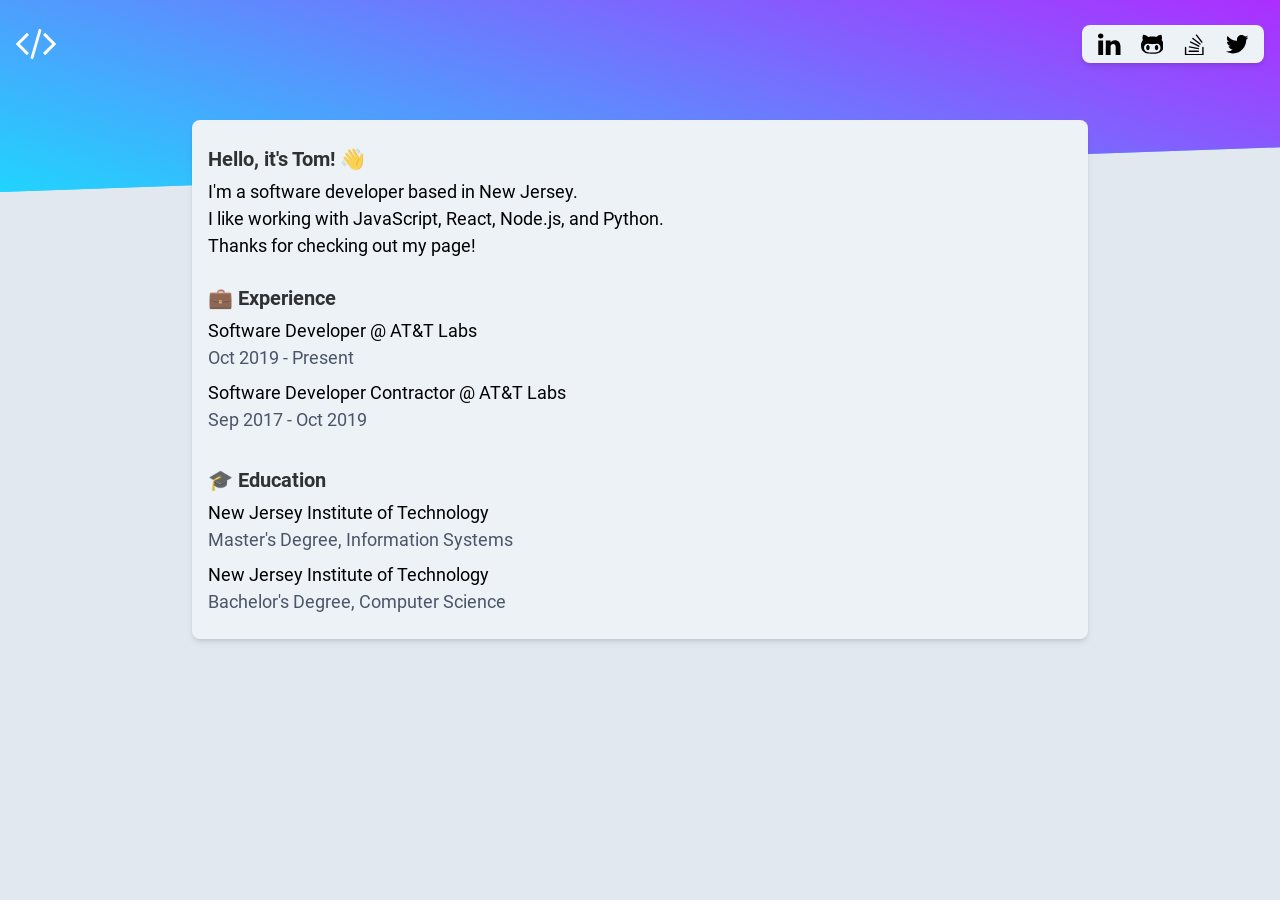
==== commit c20f1b68: "Updates" ====
--- a/index.html
+++ b/index.html
@@ -1,3 +1 @@
-<!DOCTYPE html><html lang="en"><head><meta charSet="utf-8"/><meta http-equiv="x-ua-compatible" content="ie=edge"/><meta name="viewport" content="width=device-width, initial-scale=1, shrink-to-fit=no"/><style data-href="/commons.ad61d9fd3117ef0eb4e9.css">.header-module--header--2Q3RK{position:relative;overflow:hidden}.header-module--header__bg--13ZMQ{position:absolute;top:0;bottom:0;right:0;left:0;width:100%;height:100%;background-color:#21d4fd;background-image:linear-gradient(19deg,#21d4fd,#b721ff);transform:skewY(-2deg);transform-origin:top left;z-index:-1}.header-module--logo--3gu8x{width:40px;height:40px;fill:#fff}.header-module--social--1A_y7{width:22.5px;height:22.5px}.header-module--social__github--1iLCP:hover{fill:#24292e}.header-module--social__linkedin--1VNHC:hover{fill:#0577b2}.header-module--social__stackoverflow--boHra:hover>path:first-child{fill:#757575}.header-module--social__stackoverflow--boHra:hover>path:nth-child(2){fill:#fe992a}.header-module--social__twitter--20DMm:hover{fill:#21a1ee}
-
-/*! normalize.css v8.0.1 | MIT License | github.com/necolas/normalize.css */html{line-height:1.15}main{display:block}h1{font-size:2em;margin:.67em 0}hr{box-sizing:content-box;height:0;overflow:visible}pre{font-family:monospace,monospace;font-size:1em}a{background-color:transparent}abbr[title]{border-bottom:none;text-decoration:underline;text-decoration:underline dotted}b,strong{font-weight:bolder}code,kbd,samp{font-family:monospace,monospace;font-size:1em}small{font-size:80%}sub,sup{font-size:75%;line-height:0;position:relative;vertical-align:baseline}sub{bottom:-.25em}sup{top:-.5em}img{border-style:none}button,input,optgroup,select,textarea{font-family:inherit;font-size:100%;line-height:1.15;margin:0}button,input{overflow:visible}button,select{text-transform:none}[type=button],[type=reset],[type=submit],button{-webkit-appearance:button}[type=button]::-moz-focus-inner,[type=reset]::-moz-focus-inner,[type=submit]::-moz-focus-inner,button::-moz-focus-inner{border-style:none;padding:0}[type=button]:-moz-focusring,[type=reset]:-moz-focusring,[type=submit]:-moz-focusring,button:-moz-focusring{outline:1px dotted ButtonText}fieldset{padding:.35em .75em .625em}legend{box-sizing:border-box;color:inherit;display:table;max-width:100%;padding:0;white-space:normal}progress{vertical-align:baseline}textarea{overflow:auto}[type=checkbox],[type=radio]{box-sizing:border-box;padding:0}[type=number]::-webkit-inner-spin-button,[type=number]::-webkit-outer-spin-button{height:auto}[type=search]{-webkit-appearance:textfield;outline-offset:-2px}[type=search]::-webkit-search-decoration{-webkit-appearance:none}::-webkit-file-upload-button{-webkit-appearance:button;font:inherit}details{display:block}summary{display:list-item}[hidden],template{display:none}html{box-sizing:border-box;font-family:sans-serif}*,:after,:before{box-sizing:inherit}blockquote,dd,dl,figure,h1,h2,h3,h4,h5,h6,hr,p,pre{margin:0}button{background:transparent;padding:0}button:focus{outline:1px dotted;outline:5px auto -webkit-focus-ring-color}fieldset,ol,ul{margin:0;padding:0}ol,ul{list-style:none}html{font-family:-apple-system,BlinkMacSystemFont,Segoe UI,Roboto,Helvetica Neue,Arial,Noto Sans,sans-serif,Apple Color Emoji,Segoe UI Emoji,Segoe UI Symbol,Noto Color Emoji;line-height:1.5}*,:after,:before{border:0 solid #e2e8f0}hr{border-top-width:1px}img{border-style:solid}textarea{resize:vertical}input::placeholder,textarea::placeholder{color:#a0aec0}[role=button],button{cursor:pointer}table{border-collapse:collapse}h1,h2,h3,h4,h5,h6{font-size:inherit;font-weight:inherit}a{color:inherit;text-decoration:inherit}button,input,optgroup,select,textarea{padding:0;line-height:inherit;color:inherit}code,kbd,pre,samp{font-family:Menlo,Monaco,Consolas,Liberation Mono,Courier New,monospace}audio,canvas,embed,iframe,img,object,svg,video{display:block;vertical-align:middle}img,video{max-width:100%;height:auto}.container{width:100%}@media (min-width:640px){.container{max-width:640px}}@media (min-width:768px){.container{max-width:768px}}@media (min-width:1024px){.container{max-width:1024px}}@media (min-width:1280px){.container{max-width:1280px}}.sr-only{position:absolute;width:1px;height:1px;padding:0;margin:-1px;overflow:hidden;clip:rect(0,0,0,0);white-space:nowrap;border-width:0}.not-sr-only{position:static;width:auto;height:auto;padding:0;margin:0;overflow:visible;clip:auto;white-space:normal}.focus\:sr-only:focus{position:absolute;width:1px;height:1px;padding:0;margin:-1px;overflow:hidden;clip:rect(0,0,0,0);white-space:nowrap;border-width:0}.focus\:not-sr-only:focus{position:static;width:auto;height:auto;padding:0;margin:0;overflow:visible;clip:auto;white-space:normal}.appearance-none{appearance:none}.bg-fixed{background-attachment:fixed}.bg-local{background-attachment:local}.bg-scroll{background-attachment:scroll}.bg-transparent{background-color:transparent}.bg-black{background-color:#000}.bg-white{background-color:#fff}.bg-gray-100{background-color:#f7fafc}.bg-gray-200{background-color:#edf2f7}.bg-gray-300{background-color:#e2e8f0}.bg-gray-400{background-color:#cbd5e0}.bg-gray-500{background-color:#a0aec0}.bg-gray-600{background-color:#718096}.bg-gray-700{background-color:#4a5568}.bg-gray-800{background-color:#2d3748}.bg-gray-900{background-color:#1a202c}.bg-red-100{background-color:#fff5f5}.bg-red-200{background-color:#fed7d7}.bg-red-300{background-color:#feb2b2}.bg-red-400{background-color:#fc8181}.bg-red-500{background-color:#f56565}.bg-red-600{background-color:#e53e3e}.bg-red-700{background-color:#c53030}.bg-red-800{background-color:#9b2c2c}.bg-red-900{background-color:#742a2a}.bg-orange-100{background-color:#fffaf0}.bg-orange-200{background-color:#feebc8}.bg-orange-300{background-color:#fbd38d}.bg-orange-400{background-color:#f6ad55}.bg-orange-500{background-color:#ed8936}.bg-orange-600{background-color:#dd6b20}.bg-orange-700{background-color:#c05621}.bg-orange-800{background-color:#9c4221}.bg-orange-900{background-color:#7b341e}.bg-yellow-100{background-color:ivory}.bg-yellow-200{background-color:#fefcbf}.bg-yellow-300{background-color:#faf089}.bg-yellow-400{background-color:#f6e05e}.bg-yellow-500{background-color:#ecc94b}.bg-yellow-600{background-color:#d69e2e}.bg-yellow-700{background-color:#b7791f}.bg-yellow-800{background-color:#975a16}.bg-yellow-900{background-color:#744210}.bg-green-100{background-color:#f0fff4}.bg-green-200{background-color:#c6f6d5}.bg-green-300{background-color:#9ae6b4}.bg-green-400{background-color:#68d391}.bg-green-500{background-color:#48bb78}.bg-green-600{background-color:#38a169}.bg-green-700{background-color:#2f855a}.bg-green-800{background-color:#276749}.bg-green-900{background-color:#22543d}.bg-teal-100{background-color:#e6fffa}.bg-teal-200{background-color:#b2f5ea}.bg-teal-300{background-color:#81e6d9}.bg-teal-400{background-color:#4fd1c5}.bg-teal-500{background-color:#38b2ac}.bg-teal-600{background-color:#319795}.bg-teal-700{background-color:#2c7a7b}.bg-teal-800{background-color:#285e61}.bg-teal-900{background-color:#234e52}.bg-blue-100{background-color:#ebf8ff}.bg-blue-200{background-color:#bee3f8}.bg-blue-300{background-color:#90cdf4}.bg-blue-400{background-color:#63b3ed}.bg-blue-500{background-color:#4299e1}.bg-blue-600{background-color:#3182ce}.bg-blue-700{background-color:#2b6cb0}.bg-blue-800{background-color:#2c5282}.bg-blue-900{background-color:#2a4365}.bg-indigo-100{background-color:#ebf4ff}.bg-indigo-200{background-color:#c3dafe}.bg-indigo-300{background-color:#a3bffa}.bg-indigo-400{background-color:#7f9cf5}.bg-indigo-500{background-color:#667eea}.bg-indigo-600{background-color:#5a67d8}.bg-indigo-700{background-color:#4c51bf}.bg-indigo-800{background-color:#434190}.bg-indigo-900{background-color:#3c366b}.bg-purple-100{background-color:#faf5ff}.bg-purple-200{background-color:#e9d8fd}.bg-purple-300{background-color:#d6bcfa}.bg-purple-400{background-color:#b794f4}.bg-purple-500{background-color:#9f7aea}.bg-purple-600{background-color:#805ad5}.bg-purple-700{background-color:#6b46c1}.bg-purple-800{background-color:#553c9a}.bg-purple-900{background-color:#44337a}.bg-pink-100{background-color:#fff5f7}.bg-pink-200{background-color:#fed7e2}.bg-pink-300{background-color:#fbb6ce}.bg-pink-400{background-color:#f687b3}.bg-pink-500{background-color:#ed64a6}.bg-pink-600{background-color:#d53f8c}.bg-pink-700{background-color:#b83280}.bg-pink-800{background-color:#97266d}.bg-pink-900{background-color:#702459}.hover\:bg-transparent:hover{background-color:transparent}.hover\:bg-black:hover{background-color:#000}.hover\:bg-white:hover{background-color:#fff}.hover\:bg-gray-100:hover{background-color:#f7fafc}.hover\:bg-gray-200:hover{background-color:#edf2f7}.hover\:bg-gray-300:hover{background-color:#e2e8f0}.hover\:bg-gray-400:hover{background-color:#cbd5e0}.hover\:bg-gray-500:hover{background-color:#a0aec0}.hover\:bg-gray-600:hover{background-color:#718096}.hover\:bg-gray-700:hover{background-color:#4a5568}.hover\:bg-gray-800:hover{background-color:#2d3748}.hover\:bg-gray-900:hover{background-color:#1a202c}.hover\:bg-red-100:hover{background-color:#fff5f5}.hover\:bg-red-200:hover{background-color:#fed7d7}.hover\:bg-red-300:hover{background-color:#feb2b2}.hover\:bg-red-400:hover{background-color:#fc8181}.hover\:bg-red-500:hover{background-color:#f56565}.hover\:bg-red-600:hover{background-color:#e53e3e}.hover\:bg-red-700:hover{background-color:#c53030}.hover\:bg-red-800:hover{background-color:#9b2c2c}.hover\:bg-red-900:hover{background-color:#742a2a}.hover\:bg-orange-100:hover{background-color:#fffaf0}.hover\:bg-orange-200:hover{background-color:#feebc8}.hover\:bg-orange-300:hover{background-color:#fbd38d}.hover\:bg-orange-400:hover{background-color:#f6ad55}.hover\:bg-orange-500:hover{background-color:#ed8936}.hover\:bg-orange-600:hover{background-color:#dd6b20}.hover\:bg-orange-700:hover{background-color:#c05621}.hover\:bg-orange-800:hover{background-color:#9c4221}.hover\:bg-orange-900:hover{background-color:#7b341e}.hover\:bg-yellow-100:hover{background-color:ivory}.hover\:bg-yellow-200:hover{background-color:#fefcbf}.hover\:bg-yellow-300:hover{background-color:#faf089}.hover\:bg-yellow-400:hover{background-color:#f6e05e}.hover\:bg-yellow-500:hover{background-color:#ecc94b}.hover\:bg-yellow-600:hover{background-color:#d69e2e}.hover\:bg-yellow-700:hover{background-color:#b7791f}.hover\:bg-yellow-800:hover{background-color:#975a16}.hover\:bg-yellow-900:hover{background-color:#744210}.hover\:bg-green-100:hover{background-color:#f0fff4}.hover\:bg-green-200:hover{background-color:#c6f6d5}.hover\:bg-green-300:hover{background-color:#9ae6b4}.hover\:bg-green-400:hover{background-color:#68d391}.hover\:bg-green-500:hover{background-color:#48bb78}.hover\:bg-green-600:hover{background-color:#38a169}.hover\:bg-green-700:hover{background-color:#2f855a}.hover\:bg-green-800:hover{background-color:#276749}.hover\:bg-green-900:hover{background-color:#22543d}.hover\:bg-teal-100:hover{background-color:#e6fffa}.hover\:bg-teal-200:hover{background-color:#b2f5ea}.hover\:bg-teal-300:hover{background-color:#81e6d9}.hover\:bg-teal-400:hover{background-color:#4fd1c5}.hover\:bg-teal-500:hover{background-color:#38b2ac}.hover\:bg-teal-600:hover{background-color:#319795}.hover\:bg-teal-700:hover{background-color:#2c7a7b}.hover\:bg-teal-800:hover{background-color:#285e61}.hover\:bg-teal-900:hover{background-color:#234e52}.hover\:bg-blue-100:hover{background-color:#ebf8ff}.hover\:bg-blue-200:hover{background-color:#bee3f8}.hover\:bg-blue-300:hover{background-color:#90cdf4}.hover\:bg-blue-400:hover{background-color:#63b3ed}.hover\:bg-blue-500:hover{background-color:#4299e1}.hover\:bg-blue-600:hover{background-color:#3182ce}.hover\:bg-blue-700:hover{background-color:#2b6cb0}.hover\:bg-blue-800:hover{background-color:#2c5282}.hover\:bg-blue-900:hover{background-color:#2a4365}.hover\:bg-indigo-100:hover{background-color:#ebf4ff}.hover\:bg-indigo-200:hover{background-color:#c3dafe}.hover\:bg-indigo-300:hover{background-color:#a3bffa}.hover\:bg-indigo-400:hover{background-color:#7f9cf5}.hover\:bg-indigo-500:hover{background-color:#667eea}.hover\:bg-indigo-600:hover{background-color:#5a67d8}.hover\:bg-indigo-700:hover{background-color:#4c51bf}.hover\:bg-indigo-800:hover{background-color:#434190}.hover\:bg-indigo-900:hover{background-color:#3c366b}.hover\:bg-purple-100:hover{background-color:#faf5ff}.hover\:bg-purple-200:hover{background-color:#e9d8fd}.hover\:bg-purple-300:hover{background-color:#d6bcfa}.hover\:bg-purple-400:hover{background-color:#b794f4}.hover\:bg-purple-500:hover{background-color:#9f7aea}.hover\:bg-purple-600:hover{background-color:#805ad5}.hover\:bg-purple-700:hover{background-color:#6b46c1}.hover\:bg-purple-800:hover{background-color:#553c9a}.hover\:bg-purple-900:hover{background-color:#44337a}.hover\:bg-pink-100:hover{background-color:#fff5f7}.hover\:bg-pink-200:hover{background-color:#fed7e2}.hover\:bg-pink-300:hover{background-color:#fbb6ce}.hover\:bg-pink-400:hover{background-color:#f687b3}.hover\:bg-pink-500:hover{background-color:#ed64a6}.hover\:bg-pink-600:hover{background-color:#d53f8c}.hover\:bg-pink-700:hover{background-color:#b83280}.hover\:bg-pink-800:hover{background-color:#97266d}.hover\:bg-pink-900:hover{background-color:#702459}.focus\:bg-transparent:focus{background-color:transparent}.focus\:bg-black:focus{background-color:#000}.focus\:bg-white:focus{background-color:#fff}.focus\:bg-gray-100:focus{background-color:#f7fafc}.focus\:bg-gray-200:focus{background-color:#edf2f7}.focus\:bg-gray-300:focus{background-color:#e2e8f0}.focus\:bg-gray-400:focus{background-color:#cbd5e0}.focus\:bg-gray-500:focus{background-color:#a0aec0}.focus\:bg-gray-600:focus{background-color:#718096}.focus\:bg-gray-700:focus{background-color:#4a5568}.focus\:bg-gray-800:focus{background-color:#2d3748}.focus\:bg-gray-900:focus{background-color:#1a202c}.focus\:bg-red-100:focus{background-color:#fff5f5}.focus\:bg-red-200:focus{background-color:#fed7d7}.focus\:bg-red-300:focus{background-color:#feb2b2}.focus\:bg-red-400:focus{background-color:#fc8181}.focus\:bg-red-500:focus{background-color:#f56565}.focus\:bg-red-600:focus{background-color:#e53e3e}.focus\:bg-red-700:focus{background-color:#c53030}.focus\:bg-red-800:focus{background-color:#9b2c2c}.focus\:bg-red-900:focus{background-color:#742a2a}.focus\:bg-orange-100:focus{background-color:#fffaf0}.focus\:bg-orange-200:focus{background-color:#feebc8}.focus\:bg-orange-300:focus{background-color:#fbd38d}.focus\:bg-orange-400:focus{background-color:#f6ad55}.focus\:bg-orange-500:focus{background-color:#ed8936}.focus\:bg-orange-600:focus{background-color:#dd6b20}.focus\:bg-orange-700:focus{background-color:#c05621}.focus\:bg-orange-800:focus{background-color:#9c4221}.focus\:bg-orange-900:focus{background-color:#7b341e}.focus\:bg-yellow-100:focus{background-color:ivory}.focus\:bg-yellow-200:focus{background-color:#fefcbf}.focus\:bg-yellow-300:focus{background-color:#faf089}.focus\:bg-yellow-400:focus{background-color:#f6e05e}.focus\:bg-yellow-500:focus{background-color:#ecc94b}.focus\:bg-yellow-600:focus{background-color:#d69e2e}.focus\:bg-yellow-700:focus{background-color:#b7791f}.focus\:bg-yellow-800:focus{background-color:#975a16}.focus\:bg-yellow-900:focus{background-color:#744210}.focus\:bg-green-100:focus{background-color:#f0fff4}.focus\:bg-green-200:focus{background-color:#c6f6d5}.focus\:bg-green-300:focus{background-color:#9ae6b4}.focus\:bg-green-400:focus{background-color:#68d391}.focus\:bg-green-500:focus{background-color:#48bb78}.focus\:bg-green-600:focus{background-color:#38a169}.focus\:bg-green-700:focus{background-color:#2f855a}.focus\:bg-green-800:focus{background-color:#276749}.focus\:bg-green-900:focus{background-color:#22543d}.focus\:bg-teal-100:focus{background-color:#e6fffa}.focus\:bg-teal-200:focus{background-color:#b2f5ea}.focus\:bg-teal-300:focus{background-color:#81e6d9}.focus\:bg-teal-400:focus{background-color:#4fd1c5}.focus\:bg-teal-500:focus{background-color:#38b2ac}.focus\:bg-teal-600:focus{background-color:#319795}.focus\:bg-teal-700:focus{background-color:#2c7a7b}.focus\:bg-teal-800:focus{background-color:#285e61}.focus\:bg-teal-900:focus{background-color:#234e52}.focus\:bg-blue-100:focus{background-color:#ebf8ff}.focus\:bg-blue-200:focus{background-color:#bee3f8}.focus\:bg-blue-300:focus{background-color:#90cdf4}.focus\:bg-blue-400:focus{background-color:#63b3ed}.focus\:bg-blue-500:focus{background-color:#4299e1}.focus\:bg-blue-600:focus{background-color:#3182ce}.focus\:bg-blue-700:focus{background-color:#2b6cb0}.focus\:bg-blue-800:focus{background-color:#2c5282}.focus\:bg-blue-900:focus{background-color:#2a4365}.focus\:bg-indigo-100:focus{background-color:#ebf4ff}.focus\:bg-indigo-200:focus{background-color:#c3dafe}.focus\:bg-indigo-300:focus{background-color:#a3bffa}.focus\:bg-indigo-400:focus{background-color:#7f9cf5}.focus\:bg-indigo-500:focus{background-color:#667eea}.focus\:bg-indigo-600:focus{background-color:#5a67d8}.focus\:bg-indigo-700:focus{background-color:#4c51bf}.focus\:bg-indigo-800:focus{background-color:#434190}.focus\:bg-indigo-900:focus{background-color:#3c366b}.focus\:bg-purple-100:focus{background-color:#faf5ff}.focus\:bg-purple-200:focus{background-color:#e9d8fd}.focus\:bg-purple-300:focus{background-color:#d6bcfa}.focus\:bg-purple-400:focus{background-color:#b794f4}.focus\:bg-purple-500:focus{background-color:#9f7aea}.focus\:bg-purple-600:focus{background-color:#805ad5}.focus\:bg-purple-700:focus{background-color:#6b46c1}.focus\:bg-purple-800:focus{background-color:#553c9a}.focus\:bg-purple-900:focus{background-color:#44337a}.focus\:bg-pink-100:focus{background-color:#fff5f7}.focus\:bg-pink-200:focus{background-color:#fed7e2}.focus\:bg-pink-300:focus{background-color:#fbb6ce}.focus\:bg-pink-400:focus{background-color:#f687b3}.focus\:bg-pink-500:focus{background-color:#ed64a6}.focus\:bg-pink-600:focus{background-color:#d53f8c}.focus\:bg-pink-700:focus{background-color:#b83280}.focus\:bg-pink-800:focus{background-color:#97266d}.focus\:bg-pink-900:focus{background-color:#702459}.bg-bottom{background-position:bottom}.bg-center{background-position:50%}.bg-left{background-position:0}.bg-left-bottom{background-position:0 100%}.bg-left-top{background-position:0 0}.bg-right{background-position:100%}.bg-right-bottom{background-position:100% 100%}.bg-right-top{background-position:100% 0}.bg-top{background-position:top}.bg-repeat{background-repeat:repeat}.bg-no-repeat{background-repeat:no-repeat}.bg-repeat-x{background-repeat:repeat-x}.bg-repeat-y{background-repeat:repeat-y}.bg-repeat-round{background-repeat:round}.bg-repeat-space{background-repeat:space}.bg-auto{background-size:auto}.bg-cover{background-size:cover}.bg-contain{background-size:contain}.border-collapse{border-collapse:collapse}.border-separate{border-collapse:separate}.border-transparent{border-color:transparent}.border-black{border-color:#000}.border-white{border-color:#fff}.border-gray-100{border-color:#f7fafc}.border-gray-200{border-color:#edf2f7}.border-gray-300{border-color:#e2e8f0}.border-gray-400{border-color:#cbd5e0}.border-gray-500{border-color:#a0aec0}.border-gray-600{border-color:#718096}.border-gray-700{border-color:#4a5568}.border-gray-800{border-color:#2d3748}.border-gray-900{border-color:#1a202c}.border-red-100{border-color:#fff5f5}.border-red-200{border-color:#fed7d7}.border-red-300{border-color:#feb2b2}.border-red-400{border-color:#fc8181}.border-red-500{border-color:#f56565}.border-red-600{border-color:#e53e3e}.border-red-700{border-color:#c53030}.border-red-800{border-color:#9b2c2c}.border-red-900{border-color:#742a2a}.border-orange-100{border-color:#fffaf0}.border-orange-200{border-color:#feebc8}.border-orange-300{border-color:#fbd38d}.border-orange-400{border-color:#f6ad55}.border-orange-500{border-color:#ed8936}.border-orange-600{border-color:#dd6b20}.border-orange-700{border-color:#c05621}.border-orange-800{border-color:#9c4221}.border-orange-900{border-color:#7b341e}.border-yellow-100{border-color:ivory}.border-yellow-200{border-color:#fefcbf}.border-yellow-300{border-color:#faf089}.border-yellow-400{border-color:#f6e05e}.border-yellow-500{border-color:#ecc94b}.border-yellow-600{border-color:#d69e2e}.border-yellow-700{border-color:#b7791f}.border-yellow-800{border-color:#975a16}.border-yellow-900{border-color:#744210}.border-green-100{border-color:#f0fff4}.border-green-200{border-color:#c6f6d5}.border-green-300{border-color:#9ae6b4}.border-green-400{border-color:#68d391}.border-green-500{border-color:#48bb78}.border-green-600{border-color:#38a169}.border-green-700{border-color:#2f855a}.border-green-800{border-color:#276749}.border-green-900{border-color:#22543d}.border-teal-100{border-color:#e6fffa}.border-teal-200{border-color:#b2f5ea}.border-teal-300{border-color:#81e6d9}.border-teal-400{border-color:#4fd1c5}.border-teal-500{border-color:#38b2ac}.border-teal-600{border-color:#319795}.border-teal-700{border-color:#2c7a7b}.border-teal-800{border-color:#285e61}.border-teal-900{border-color:#234e52}.border-blue-100{border-color:#ebf8ff}.border-blue-200{border-color:#bee3f8}.border-blue-300{border-color:#90cdf4}.border-blue-400{border-color:#63b3ed}.border-blue-500{border-color:#4299e1}.border-blue-600{border-color:#3182ce}.border-blue-700{border-color:#2b6cb0}.border-blue-800{border-color:#2c5282}.border-blue-900{border-color:#2a4365}.border-indigo-100{border-color:#ebf4ff}.border-indigo-200{border-color:#c3dafe}.border-indigo-300{border-color:#a3bffa}.border-indigo-400{border-color:#7f9cf5}.border-indigo-500{border-color:#667eea}.border-indigo-600{border-color:#5a67d8}.border-indigo-700{border-color:#4c51bf}.border-indigo-800{border-color:#434190}.border-indigo-900{border-color:#3c366b}.border-purple-100{border-color:#faf5ff}.border-purple-200{border-color:#e9d8fd}.border-purple-300{border-color:#d6bcfa}.border-purple-400{border-color:#b794f4}.border-purple-500{border-color:#9f7aea}.border-purple-600{border-color:#805ad5}.border-purple-700{border-color:#6b46c1}.border-purple-800{border-color:#553c9a}.border-purple-900{border-color:#44337a}.border-pink-100{border-color:#fff5f7}.border-pink-200{border-color:#fed7e2}.border-pink-300{border-color:#fbb6ce}.border-pink-400{border-color:#f687b3}.border-pink-500{border-color:#ed64a6}.border-pink-600{border-color:#d53f8c}.border-pink-700{border-color:#b83280}.border-pink-800{border-color:#97266d}.border-pink-900{border-color:#702459}.hover\:border-transparent:hover{border-color:transparent}.hover\:border-black:hover{border-color:#000}.hover\:border-white:hover{border-color:#fff}.hover\:border-gray-100:hover{border-color:#f7fafc}.hover\:border-gray-200:hover{border-color:#edf2f7}.hover\:border-gray-300:hover{border-color:#e2e8f0}.hover\:border-gray-400:hover{border-color:#cbd5e0}.hover\:border-gray-500:hover{border-color:#a0aec0}.hover\:border-gray-600:hover{border-color:#718096}.hover\:border-gray-700:hover{border-color:#4a5568}.hover\:border-gray-800:hover{border-color:#2d3748}.hover\:border-gray-900:hover{border-color:#1a202c}.hover\:border-red-100:hover{border-color:#fff5f5}.hover\:border-red-200:hover{border-color:#fed7d7}.hover\:border-red-300:hover{border-color:#feb2b2}.hover\:border-red-400:hover{border-color:#fc8181}.hover\:border-red-500:hover{border-color:#f56565}.hover\:border-red-600:hover{border-color:#e53e3e}.hover\:border-red-700:hover{border-color:#c53030}.hover\:border-red-800:hover{border-color:#9b2c2c}.hover\:border-red-900:hover{border-color:#742a2a}.hover\:border-orange-100:hover{border-color:#fffaf0}.hover\:border-orange-200:hover{border-color:#feebc8}.hover\:border-orange-300:hover{border-color:#fbd38d}.hover\:border-orange-400:hover{border-color:#f6ad55}.hover\:border-orange-500:hover{border-color:#ed8936}.hover\:border-orange-600:hover{border-color:#dd6b20}.hover\:border-orange-700:hover{border-color:#c05621}.hover\:border-orange-800:hover{border-color:#9c4221}.hover\:border-orange-900:hover{border-color:#7b341e}.hover\:border-yellow-100:hover{border-color:ivory}.hover\:border-yellow-200:hover{border-color:#fefcbf}.hover\:border-yellow-300:hover{border-color:#faf089}.hover\:border-yellow-400:hover{border-color:#f6e05e}.hover\:border-yellow-500:hover{border-color:#ecc94b}.hover\:border-yellow-600:hover{border-color:#d69e2e}.hover\:border-yellow-700:hover{border-color:#b7791f}.hover\:border-yellow-800:hover{border-color:#975a16}.hover\:border-yellow-900:hover{border-color:#744210}.hover\:border-green-100:hover{border-color:#f0fff4}.hover\:border-green-200:hover{border-color:#c6f6d5}.hover\:border-green-300:hover{border-color:#9ae6b4}.hover\:border-green-400:hover{border-color:#68d391}.hover\:border-green-500:hover{border-color:#48bb78}.hover\:border-green-600:hover{border-color:#38a169}.hover\:border-green-700:hover{border-color:#2f855a}.hover\:border-green-800:hover{border-color:#276749}.hover\:border-green-900:hover{border-color:#22543d}.hover\:border-teal-100:hover{border-color:#e6fffa}.hover\:border-teal-200:hover{border-color:#b2f5ea}.hover\:border-teal-300:hover{border-color:#81e6d9}.hover\:border-teal-400:hover{border-color:#4fd1c5}.hover\:border-teal-500:hover{border-color:#38b2ac}.hover\:border-teal-600:hover{border-color:#319795}.hover\:border-teal-700:hover{border-color:#2c7a7b}.hover\:border-teal-800:hover{border-color:#285e61}.hover\:border-teal-900:hover{border-color:#234e52}.hover\:border-blue-100:hover{border-color:#ebf8ff}.hover\:border-blue-200:hover{border-color:#bee3f8}.hover\:border-blue-300:hover{border-color:#90cdf4}.hover\:border-blue-400:hover{border-color:#63b3ed}.hover\:border-blue-500:hover{border-color:#4299e1}.hover\:border-blue-600:hover{border-color:#3182ce}.hover\:border-blue-700:hover{border-color:#2b6cb0}.hover\:border-blue-800:hover{border-color:#2c5282}.hover\:border-blue-900:hover{border-color:#2a4365}.hover\:border-indigo-100:hover{border-color:#ebf4ff}.hover\:border-indigo-200:hover{border-color:#c3dafe}.hover\:border-indigo-300:hover{border-color:#a3bffa}.hover\:border-indigo-400:hover{border-color:#7f9cf5}.hover\:border-indigo-500:hover{border-color:#667eea}.hover\:border-indigo-600:hover{border-color:#5a67d8}.hover\:border-indigo-700:hover{border-color:#4c51bf}.hover\:border-indigo-800:hover{border-color:#434190}.hover\:border-indigo-900:hover{border-color:#3c366b}.hover\:border-purple-100:hover{border-color:#faf5ff}.hover\:border-purple-200:hover{border-color:#e9d8fd}.hover\:border-purple-300:hover{border-color:#d6bcfa}.hover\:border-purple-400:hover{border-color:#b794f4}.hover\:border-purple-500:hover{border-color:#9f7aea}.hover\:border-purple-600:hover{border-color:#805ad5}.hover\:border-purple-700:hover{border-color:#6b46c1}.hover\:border-purple-800:hover{border-color:#553c9a}.hover\:border-purple-900:hover{border-color:#44337a}.hover\:border-pink-100:hover{border-color:#fff5f7}.hover\:border-pink-200:hover{border-color:#fed7e2}.hover\:border-pink-300:hover{border-color:#fbb6ce}.hover\:border-pink-400:hover{border-color:#f687b3}.hover\:border-pink-500:hover{border-color:#ed64a6}.hover\:border-pink-600:hover{border-color:#d53f8c}.hover\:border-pink-700:hover{border-color:#b83280}.hover\:border-pink-800:hover{border-color:#97266d}.hover\:border-pink-900:hover{border-color:#702459}.focus\:border-transparent:focus{border-color:transparent}.focus\:border-black:focus{border-color:#000}.focus\:border-white:focus{border-color:#fff}.focus\:border-gray-100:focus{border-color:#f7fafc}.focus\:border-gray-200:focus{border-color:#edf2f7}.focus\:border-gray-300:focus{border-color:#e2e8f0}.focus\:border-gray-400:focus{border-color:#cbd5e0}.focus\:border-gray-500:focus{border-color:#a0aec0}.focus\:border-gray-600:focus{border-color:#718096}.focus\:border-gray-700:focus{border-color:#4a5568}.focus\:border-gray-800:focus{border-color:#2d3748}.focus\:border-gray-900:focus{border-color:#1a202c}.focus\:border-red-100:focus{border-color:#fff5f5}.focus\:border-red-200:focus{border-color:#fed7d7}.focus\:border-red-300:focus{border-color:#feb2b2}.focus\:border-red-400:focus{border-color:#fc8181}.focus\:border-red-500:focus{border-color:#f56565}.focus\:border-red-600:focus{border-color:#e53e3e}.focus\:border-red-700:focus{border-color:#c53030}.focus\:border-red-800:focus{border-color:#9b2c2c}.focus\:border-red-900:focus{border-color:#742a2a}.focus\:border-orange-100:focus{border-color:#fffaf0}.focus\:border-orange-200:focus{border-color:#feebc8}.focus\:border-orange-300:focus{border-color:#fbd38d}.focus\:border-orange-400:focus{border-color:#f6ad55}.focus\:border-orange-500:focus{border-color:#ed8936}.focus\:border-orange-600:focus{border-color:#dd6b20}.focus\:border-orange-700:focus{border-color:#c05621}.focus\:border-orange-800:focus{border-color:#9c4221}.focus\:border-orange-900:focus{border-color:#7b341e}.focus\:border-yellow-100:focus{border-color:ivory}.focus\:border-yellow-200:focus{border-color:#fefcbf}.focus\:border-yellow-300:focus{border-color:#faf089}.focus\:border-yellow-400:focus{border-color:#f6e05e}.focus\:border-yellow-500:focus{border-color:#ecc94b}.focus\:border-yellow-600:focus{border-color:#d69e2e}.focus\:border-yellow-700:focus{border-color:#b7791f}.focus\:border-yellow-800:focus{border-color:#975a16}.focus\:border-yellow-900:focus{border-color:#744210}.focus\:border-green-100:focus{border-color:#f0fff4}.focus\:border-green-200:focus{border-color:#c6f6d5}.focus\:border-green-300:focus{border-color:#9ae6b4}.focus\:border-green-400:focus{border-color:#68d391}.focus\:border-green-500:focus{border-color:#48bb78}.focus\:border-green-600:focus{border-color:#38a169}.focus\:border-green-700:focus{border-color:#2f855a}.focus\:border-green-800:focus{border-color:#276749}.focus\:border-green-900:focus{border-color:#22543d}.focus\:border-teal-100:focus{border-color:#e6fffa}.focus\:border-teal-200:focus{border-color:#b2f5ea}.focus\:border-teal-300:focus{border-color:#81e6d9}.focus\:border-teal-400:focus{border-color:#4fd1c5}.focus\:border-teal-500:focus{border-color:#38b2ac}.focus\:border-teal-600:focus{border-color:#319795}.focus\:border-teal-700:focus{border-color:#2c7a7b}.focus\:border-teal-800:focus{border-color:#285e61}.focus\:border-teal-900:focus{border-color:#234e52}.focus\:border-blue-100:focus{border-color:#ebf8ff}.focus\:border-blue-200:focus{border-color:#bee3f8}.focus\:border-blue-300:focus{border-color:#90cdf4}.focus\:border-blue-400:focus{border-color:#63b3ed}.focus\:border-blue-500:focus{border-color:#4299e1}.focus\:border-blue-600:focus{border-color:#3182ce}.focus\:border-blue-700:focus{border-color:#2b6cb0}.focus\:border-blue-800:focus{border-color:#2c5282}.focus\:border-blue-900:focus{border-color:#2a4365}.focus\:border-indigo-100:focus{border-color:#ebf4ff}.focus\:border-indigo-200:focus{border-color:#c3dafe}.focus\:border-indigo-300:focus{border-color:#a3bffa}.focus\:border-indigo-400:focus{border-color:#7f9cf5}.focus\:border-indigo-500:focus{border-color:#667eea}.focus\:border-indigo-600:focus{border-color:#5a67d8}.focus\:border-indigo-700:focus{border-color:#4c51bf}.focus\:border-indigo-800:focus{border-color:#434190}.focus\:border-indigo-900:focus{border-color:#3c366b}.focus\:border-purple-100:focus{border-color:#faf5ff}.focus\:border-purple-200:focus{border-color:#e9d8fd}.focus\:border-purple-300:focus{border-color:#d6bcfa}.focus\:border-purple-400:focus{border-color:#b794f4}.focus\:border-purple-500:focus{border-color:#9f7aea}.focus\:border-purple-600:focus{border-color:#805ad5}.focus\:border-purple-700:focus{border-color:#6b46c1}.focus\:border-purple-800:focus{border-color:#553c9a}.focus\:border-purple-900:focus{border-color:#44337a}.focus\:border-pink-100:focus{border-color:#fff5f7}.focus\:border-pink-200:focus{border-color:#fed7e2}.focus\:border-pink-300:focus{border-color:#fbb6ce}.focus\:border-pink-400:focus{border-color:#f687b3}.focus\:border-pink-500:focus{border-color:#ed64a6}.focus\:border-pink-600:focus{border-color:#d53f8c}.focus\:border-pink-700:focus{border-color:#b83280}.focus\:border-pink-800:focus{border-color:#97266d}.focus\:border-pink-900:focus{border-color:#702459}.rounded-none{border-radius:0}.rounded-sm{border-radius:.125rem}.rounded{border-radius:.25rem}.rounded-lg{border-radius:.5rem}.rounded-full{border-radius:9999px}.rounded-t-none{border-top-left-radius:0;border-top-right-radius:0}.rounded-r-none{border-top-right-radius:0;border-bottom-right-radius:0}.rounded-b-none{border-bottom-right-radius:0;border-bottom-left-radius:0}.rounded-l-none{border-top-left-radius:0;border-bottom-left-radius:0}.rounded-t-sm{border-top-left-radius:.125rem}.rounded-r-sm,.rounded-t-sm{border-top-right-radius:.125rem}.rounded-b-sm,.rounded-r-sm{border-bottom-right-radius:.125rem}.rounded-b-sm,.rounded-l-sm{border-bottom-left-radius:.125rem}.rounded-l-sm{border-top-left-radius:.125rem}.rounded-t{border-top-left-radius:.25rem}.rounded-r,.rounded-t{border-top-right-radius:.25rem}.rounded-b,.rounded-r{border-bottom-right-radius:.25rem}.rounded-b,.rounded-l{border-bottom-left-radius:.25rem}.rounded-l{border-top-left-radius:.25rem}.rounded-t-lg{border-top-left-radius:.5rem}.rounded-r-lg,.rounded-t-lg{border-top-right-radius:.5rem}.rounded-b-lg,.rounded-r-lg{border-bottom-right-radius:.5rem}.rounded-b-lg,.rounded-l-lg{border-bottom-left-radius:.5rem}.rounded-l-lg{border-top-left-radius:.5rem}.rounded-t-full{border-top-left-radius:9999px;border-top-right-radius:9999px}.rounded-r-full{border-top-right-radius:9999px}.rounded-b-full,.rounded-r-full{border-bottom-right-radius:9999px}.rounded-b-full,.rounded-l-full{border-bottom-left-radius:9999px}.rounded-l-full{border-top-left-radius:9999px}.rounded-tl-none{border-top-left-radius:0}.rounded-tr-none{border-top-right-radius:0}.rounded-br-none{border-bottom-right-radius:0}.rounded-bl-none{border-bottom-left-radius:0}.rounded-tl-sm{border-top-left-radius:.125rem}.rounded-tr-sm{border-top-right-radius:.125rem}.rounded-br-sm{border-bottom-right-radius:.125rem}.rounded-bl-sm{border-bottom-left-radius:.125rem}.rounded-tl{border-top-left-radius:.25rem}.rounded-tr{border-top-right-radius:.25rem}.rounded-br{border-bottom-right-radius:.25rem}.rounded-bl{border-bottom-left-radius:.25rem}.rounded-tl-lg{border-top-left-radius:.5rem}.rounded-tr-lg{border-top-right-radius:.5rem}.rounded-br-lg{border-bottom-right-radius:.5rem}.rounded-bl-lg{border-bottom-left-radius:.5rem}.rounded-tl-full{border-top-left-radius:9999px}.rounded-tr-full{border-top-right-radius:9999px}.rounded-br-full{border-bottom-right-radius:9999px}.rounded-bl-full{border-bottom-left-radius:9999px}.border-solid{border-style:solid}.border-dashed{border-style:dashed}.border-dotted{border-style:dotted}.border-double{border-style:double}.border-none{border-style:none}.border-0{border-width:0}.border-2{border-width:2px}.border-4{border-width:4px}.border-8{border-width:8px}.border{border-width:1px}.border-t-0{border-top-width:0}.border-r-0{border-right-width:0}.border-b-0{border-bottom-width:0}.border-l-0{border-left-width:0}.border-t-2{border-top-width:2px}.border-r-2{border-right-width:2px}.border-b-2{border-bottom-width:2px}.border-l-2{border-left-width:2px}.border-t-4{border-top-width:4px}.border-r-4{border-right-width:4px}.border-b-4{border-bottom-width:4px}.border-l-4{border-left-width:4px}.border-t-8{border-top-width:8px}.border-r-8{border-right-width:8px}.border-b-8{border-bottom-width:8px}.border-l-8{border-left-width:8px}.border-t{border-top-width:1px}.border-r{border-right-width:1px}.border-b{border-bottom-width:1px}.border-l{border-left-width:1px}.cursor-auto{cursor:auto}.cursor-default{cursor:default}.cursor-pointer{cursor:pointer}.cursor-wait{cursor:wait}.cursor-text{cursor:text}.cursor-move{cursor:move}.cursor-not-allowed{cursor:not-allowed}.block{display:block}.inline-block{display:inline-block}.inline{display:inline}.flex{display:flex}.inline-flex{display:inline-flex}.table{display:table}.table-row{display:table-row}.table-cell{display:table-cell}.hidden{display:none}.flex-row{flex-direction:row}.flex-row-reverse{flex-direction:row-reverse}.flex-col{flex-direction:column}.flex-col-reverse{flex-direction:column-reverse}.flex-wrap{flex-wrap:wrap}.flex-wrap-reverse{flex-wrap:wrap-reverse}.flex-no-wrap{flex-wrap:nowrap}.items-start{align-items:flex-start}.items-end{align-items:flex-end}.items-center{align-items:center}.items-baseline{align-items:baseline}.items-stretch{align-items:stretch}.self-auto{align-self:auto}.self-start{align-self:flex-start}.self-end{align-self:flex-end}.self-center{align-self:center}.self-stretch{align-self:stretch}.justify-start{justify-content:flex-start}.justify-end{justify-content:flex-end}.justify-center{justify-content:center}.justify-between{justify-content:space-between}.justify-around{justify-content:space-around}.content-center{align-content:center}.content-start{align-content:flex-start}.content-end{align-content:flex-end}.content-between{align-content:space-between}.content-around{align-content:space-around}.flex-1{flex:1 1 0%}.flex-auto{flex:1 1 auto}.flex-initial{flex:0 1 auto}.flex-none{flex:none}.flex-grow-0{flex-grow:0}.flex-grow{flex-grow:1}.flex-shrink-0{flex-shrink:0}.flex-shrink{flex-shrink:1}.order-1{order:1}.order-2{order:2}.order-3{order:3}.order-4{order:4}.order-5{order:5}.order-6{order:6}.order-7{order:7}.order-8{order:8}.order-9{order:9}.order-10{order:10}.order-11{order:11}.order-12{order:12}.order-first{order:-9999}.order-last{order:9999}.order-none{order:0}.float-right{float:right}.float-left{float:left}.float-none{float:none}.clearfix:after{content:"";display:table;clear:both}.font-sans{font-family:-apple-system,BlinkMacSystemFont,Segoe UI,Roboto,Helvetica Neue,Arial,Noto Sans,sans-serif,Apple Color Emoji,Segoe UI Emoji,Segoe UI Symbol,Noto Color Emoji}.font-serif{font-family:Georgia,Cambria,Times New Roman,Times,serif}.font-mono{font-family:Menlo,Monaco,Consolas,Liberation Mono,Courier New,monospace}.font-hairline{font-weight:100}.font-thin{font-weight:200}.font-light{font-weight:300}.font-normal{font-weight:400}.font-medium{font-weight:500}.font-semibold{font-weight:600}.font-bold{font-weight:700}.font-extrabold{font-weight:800}.font-black{font-weight:900}.hover\:font-hairline:hover{font-weight:100}.hover\:font-thin:hover{font-weight:200}.hover\:font-light:hover{font-weight:300}.hover\:font-normal:hover{font-weight:400}.hover\:font-medium:hover{font-weight:500}.hover\:font-semibold:hover{font-weight:600}.hover\:font-bold:hover{font-weight:700}.hover\:font-extrabold:hover{font-weight:800}.hover\:font-black:hover{font-weight:900}.focus\:font-hairline:focus{font-weight:100}.focus\:font-thin:focus{font-weight:200}.focus\:font-light:focus{font-weight:300}.focus\:font-normal:focus{font-weight:400}.focus\:font-medium:focus{font-weight:500}.focus\:font-semibold:focus{font-weight:600}.focus\:font-bold:focus{font-weight:700}.focus\:font-extrabold:focus{font-weight:800}.focus\:font-black:focus{font-weight:900}.h-0{height:0}.h-1{height:.25rem}.h-2{height:.5rem}.h-3{height:.75rem}.h-4{height:1rem}.h-5{height:1.25rem}.h-6{height:1.5rem}.h-8{height:2rem}.h-10{height:2.5rem}.h-12{height:3rem}.h-16{height:4rem}.h-20{height:5rem}.h-24{height:6rem}.h-32{height:8rem}.h-40{height:10rem}.h-48{height:12rem}.h-56{height:14rem}.h-64{height:16rem}.h-auto{height:auto}.h-px{height:1px}.h-full{height:100%}.h-screen{height:100vh}.leading-none{line-height:1}.leading-tight{line-height:1.25}.leading-snug{line-height:1.375}.leading-normal{line-height:1.5}.leading-relaxed{line-height:1.625}.leading-loose{line-height:2}.list-inside{list-style-position:inside}.list-outside{list-style-position:outside}.list-none{list-style-type:none}.list-disc{list-style-type:disc}.list-decimal{list-style-type:decimal}.m-0{margin:0}.m-1{margin:.25rem}.m-2{margin:.5rem}.m-3{margin:.75rem}.m-4{margin:1rem}.m-5{margin:1.25rem}.m-6{margin:1.5rem}.m-8{margin:2rem}.m-10{margin:2.5rem}.m-12{margin:3rem}.m-16{margin:4rem}.m-20{margin:5rem}.m-24{margin:6rem}.m-32{margin:8rem}.m-40{margin:10rem}.m-48{margin:12rem}.m-56{margin:14rem}.m-64{margin:16rem}.m-auto{margin:auto}.m-px{margin:1px}.-m-1{margin:-.25rem}.-m-2{margin:-.5rem}.-m-3{margin:-.75rem}.-m-4{margin:-1rem}.-m-5{margin:-1.25rem}.-m-6{margin:-1.5rem}.-m-8{margin:-2rem}.-m-10{margin:-2.5rem}.-m-12{margin:-3rem}.-m-16{margin:-4rem}.-m-20{margin:-5rem}.-m-24{margin:-6rem}.-m-32{margin:-8rem}.-m-40{margin:-10rem}.-m-48{margin:-12rem}.-m-56{margin:-14rem}.-m-64{margin:-16rem}.-m-px{margin:-1px}.my-0{margin-top:0;margin-bottom:0}.mx-0{margin-left:0;margin-right:0}.my-1{margin-top:.25rem;margin-bottom:.25rem}.mx-1{margin-left:.25rem;margin-right:.25rem}.my-2{margin-top:.5rem;margin-bottom:.5rem}.mx-2{margin-left:.5rem;margin-right:.5rem}.my-3{margin-top:.75rem;margin-bottom:.75rem}.mx-3{margin-left:.75rem;margin-right:.75rem}.my-4{margin-top:1rem;margin-bottom:1rem}.mx-4{margin-left:1rem;margin-right:1rem}.my-5{margin-top:1.25rem;margin-bottom:1.25rem}.mx-5{margin-left:1.25rem;margin-right:1.25rem}.my-6{margin-top:1.5rem;margin-bottom:1.5rem}.mx-6{margin-left:1.5rem;margin-right:1.5rem}.my-8{margin-top:2rem;margin-bottom:2rem}.mx-8{margin-left:2rem;margin-right:2rem}.my-10{margin-top:2.5rem;margin-bottom:2.5rem}.mx-10{margin-left:2.5rem;margin-right:2.5rem}.my-12{margin-top:3rem;margin-bottom:3rem}.mx-12{margin-left:3rem;margin-right:3rem}.my-16{margin-top:4rem;margin-bottom:4rem}.mx-16{margin-left:4rem;margin-right:4rem}.my-20{margin-top:5rem;margin-bottom:5rem}.mx-20{margin-left:5rem;margin-right:5rem}.my-24{margin-top:6rem;margin-bottom:6rem}.mx-24{margin-left:6rem;margin-right:6rem}.my-32{margin-top:8rem;margin-bottom:8rem}.mx-32{margin-left:8rem;margin-right:8rem}.my-40{margin-top:10rem;margin-bottom:10rem}.mx-40{margin-left:10rem;margin-right:10rem}.my-48{margin-top:12rem;margin-bottom:12rem}.mx-48{margin-left:12rem;margin-right:12rem}.my-56{margin-top:14rem;margin-bottom:14rem}.mx-56{margin-left:14rem;margin-right:14rem}.my-64{margin-top:16rem;margin-bottom:16rem}.mx-64{margin-left:16rem;margin-right:16rem}.my-auto{margin-top:auto;margin-bottom:auto}.mx-auto{margin-left:auto;margin-right:auto}.my-px{margin-top:1px;margin-bottom:1px}.mx-px{margin-left:1px;margin-right:1px}.-my-1{margin-top:-.25rem;margin-bottom:-.25rem}.-mx-1{margin-left:-.25rem;margin-right:-.25rem}.-my-2{margin-top:-.5rem;margin-bottom:-.5rem}.-mx-2{margin-left:-.5rem;margin-right:-.5rem}.-my-3{margin-top:-.75rem;margin-bottom:-.75rem}.-mx-3{margin-left:-.75rem;margin-right:-.75rem}.-my-4{margin-top:-1rem;margin-bottom:-1rem}.-mx-4{margin-left:-1rem;margin-right:-1rem}.-my-5{margin-top:-1.25rem;margin-bottom:-1.25rem}.-mx-5{margin-left:-1.25rem;margin-right:-1.25rem}.-my-6{margin-top:-1.5rem;margin-bottom:-1.5rem}.-mx-6{margin-left:-1.5rem;margin-right:-1.5rem}.-my-8{margin-top:-2rem;margin-bottom:-2rem}.-mx-8{margin-left:-2rem;margin-right:-2rem}.-my-10{margin-top:-2.5rem;margin-bottom:-2.5rem}.-mx-10{margin-left:-2.5rem;margin-right:-2.5rem}.-my-12{margin-top:-3rem;margin-bottom:-3rem}.-mx-12{margin-left:-3rem;margin-right:-3rem}.-my-16{margin-top:-4rem;margin-bottom:-4rem}.-mx-16{margin-left:-4rem;margin-right:-4rem}.-my-20{margin-top:-5rem;margin-bottom:-5rem}.-mx-20{margin-left:-5rem;margin-right:-5rem}.-my-24{margin-top:-6rem;margin-bottom:-6rem}.-mx-24{margin-left:-6rem;margin-right:-6rem}.-my-32{margin-top:-8rem;margin-bottom:-8rem}.-mx-32{margin-left:-8rem;margin-right:-8rem}.-my-40{margin-top:-10rem;margin-bottom:-10rem}.-mx-40{margin-left:-10rem;margin-right:-10rem}.-my-48{margin-top:-12rem;margin-bottom:-12rem}.-mx-48{margin-left:-12rem;margin-right:-12rem}.-my-56{margin-top:-14rem;margin-bottom:-14rem}.-mx-56{margin-left:-14rem;margin-right:-14rem}.-my-64{margin-top:-16rem;margin-bottom:-16rem}.-mx-64{margin-left:-16rem;margin-right:-16rem}.-my-px{margin-top:-1px;margin-bottom:-1px}.-mx-px{margin-left:-1px;margin-right:-1px}.mt-0{margin-top:0}.mr-0{margin-right:0}.mb-0{margin-bottom:0}.ml-0{margin-left:0}.mt-1{margin-top:.25rem}.mr-1{margin-right:.25rem}.mb-1{margin-bottom:.25rem}.ml-1{margin-left:.25rem}.mt-2{margin-top:.5rem}.mr-2{margin-right:.5rem}.mb-2{margin-bottom:.5rem}.ml-2{margin-left:.5rem}.mt-3{margin-top:.75rem}.mr-3{margin-right:.75rem}.mb-3{margin-bottom:.75rem}.ml-3{margin-left:.75rem}.mt-4{margin-top:1rem}.mr-4{margin-right:1rem}.mb-4{margin-bottom:1rem}.ml-4{margin-left:1rem}.mt-5{margin-top:1.25rem}.mr-5{margin-right:1.25rem}.mb-5{margin-bottom:1.25rem}.ml-5{margin-left:1.25rem}.mt-6{margin-top:1.5rem}.mr-6{margin-right:1.5rem}.mb-6{margin-bottom:1.5rem}.ml-6{margin-left:1.5rem}.mt-8{margin-top:2rem}.mr-8{margin-right:2rem}.mb-8{margin-bottom:2rem}.ml-8{margin-left:2rem}.mt-10{margin-top:2.5rem}.mr-10{margin-right:2.5rem}.mb-10{margin-bottom:2.5rem}.ml-10{margin-left:2.5rem}.mt-12{margin-top:3rem}.mr-12{margin-right:3rem}.mb-12{margin-bottom:3rem}.ml-12{margin-left:3rem}.mt-16{margin-top:4rem}.mr-16{margin-right:4rem}.mb-16{margin-bottom:4rem}.ml-16{margin-left:4rem}.mt-20{margin-top:5rem}.mr-20{margin-right:5rem}.mb-20{margin-bottom:5rem}.ml-20{margin-left:5rem}.mt-24{margin-top:6rem}.mr-24{margin-right:6rem}.mb-24{margin-bottom:6rem}.ml-24{margin-left:6rem}.mt-32{margin-top:8rem}.mr-32{margin-right:8rem}.mb-32{margin-bottom:8rem}.ml-32{margin-left:8rem}.mt-40{margin-top:10rem}.mr-40{margin-right:10rem}.mb-40{margin-bottom:10rem}.ml-40{margin-left:10rem}.mt-48{margin-top:12rem}.mr-48{margin-right:12rem}.mb-48{margin-bottom:12rem}.ml-48{margin-left:12rem}.mt-56{margin-top:14rem}.mr-56{margin-right:14rem}.mb-56{margin-bottom:14rem}.ml-56{margin-left:14rem}.mt-64{margin-top:16rem}.mr-64{margin-right:16rem}.mb-64{margin-bottom:16rem}.ml-64{margin-left:16rem}.mt-auto{margin-top:auto}.mr-auto{margin-right:auto}.mb-auto{margin-bottom:auto}.ml-auto{margin-left:auto}.mt-px{margin-top:1px}.mr-px{margin-right:1px}.mb-px{margin-bottom:1px}.ml-px{margin-left:1px}.-mt-1{margin-top:-.25rem}.-mr-1{margin-right:-.25rem}.-mb-1{margin-bottom:-.25rem}.-ml-1{margin-left:-.25rem}.-mt-2{margin-top:-.5rem}.-mr-2{margin-right:-.5rem}.-mb-2{margin-bottom:-.5rem}.-ml-2{margin-left:-.5rem}.-mt-3{margin-top:-.75rem}.-mr-3{margin-right:-.75rem}.-mb-3{margin-bottom:-.75rem}.-ml-3{margin-left:-.75rem}.-mt-4{margin-top:-1rem}.-mr-4{margin-right:-1rem}.-mb-4{margin-bottom:-1rem}.-ml-4{margin-left:-1rem}.-mt-5{margin-top:-1.25rem}.-mr-5{margin-right:-1.25rem}.-mb-5{margin-bottom:-1.25rem}.-ml-5{margin-left:-1.25rem}.-mt-6{margin-top:-1.5rem}.-mr-6{margin-right:-1.5rem}.-mb-6{margin-bottom:-1.5rem}.-ml-6{margin-left:-1.5rem}.-mt-8{margin-top:-2rem}.-mr-8{margin-right:-2rem}.-mb-8{margin-bottom:-2rem}.-ml-8{margin-left:-2rem}.-mt-10{margin-top:-2.5rem}.-mr-10{margin-right:-2.5rem}.-mb-10{margin-bottom:-2.5rem}.-ml-10{margin-left:-2.5rem}.-mt-12{margin-top:-3rem}.-mr-12{margin-right:-3rem}.-mb-12{margin-bottom:-3rem}.-ml-12{margin-left:-3rem}.-mt-16{margin-top:-4rem}.-mr-16{margin-right:-4rem}.-mb-16{margin-bottom:-4rem}.-ml-16{margin-left:-4rem}.-mt-20{margin-top:-5rem}.-mr-20{margin-right:-5rem}.-mb-20{margin-bottom:-5rem}.-ml-20{margin-left:-5rem}.-mt-24{margin-top:-6rem}.-mr-24{margin-right:-6rem}.-mb-24{margin-bottom:-6rem}.-ml-24{margin-left:-6rem}.-mt-32{margin-top:-8rem}.-mr-32{margin-right:-8rem}.-mb-32{margin-bottom:-8rem}.-ml-32{margin-left:-8rem}.-mt-40{margin-top:-10rem}.-mr-40{margin-right:-10rem}.-mb-40{margin-bottom:-10rem}.-ml-40{margin-left:-10rem}.-mt-48{margin-top:-12rem}.-mr-48{margin-right:-12rem}.-mb-48{margin-bottom:-12rem}.-ml-48{margin-left:-12rem}.-mt-56{margin-top:-14rem}.-mr-56{margin-right:-14rem}.-mb-56{margin-bottom:-14rem}.-ml-56{margin-left:-14rem}.-mt-64{margin-top:-16rem}.-mr-64{margin-right:-16rem}.-mb-64{margin-bottom:-16rem}.-ml-64{margin-left:-16rem}.-mt-px{margin-top:-1px}.-mr-px{margin-right:-1px}.-mb-px{margin-bottom:-1px}.-ml-px{margin-left:-1px}.max-h-full{max-height:100%}.max-h-screen{max-height:100vh}.max-w-xs{max-width:20rem}.max-w-sm{max-width:24rem}.max-w-md{max-width:28rem}.max-w-lg{max-width:32rem}.max-w-xl{max-width:36rem}.max-w-2xl{max-width:42rem}.max-w-3xl{max-width:48rem}.max-w-4xl{max-width:56rem}.max-w-5xl{max-width:64rem}.max-w-6xl{max-width:72rem}.max-w-full{max-width:100%}.min-h-0{min-height:0}.min-h-full{min-height:100%}.min-h-screen{min-height:100vh}.min-w-0{min-width:0}.min-w-full{min-width:100%}.object-contain{object-fit:contain}.object-cover{object-fit:cover}.object-fill{object-fit:fill}.object-none{object-fit:none}.object-scale-down{object-fit:scale-down}.object-bottom{object-position:bottom}.object-center{object-position:center}.object-left{object-position:left}.object-left-bottom{object-position:left bottom}.object-left-top{object-position:left top}.object-right{object-position:right}.object-right-bottom{object-position:right bottom}.object-right-top{object-position:right top}.object-top{object-position:top}.opacity-0{opacity:0}.opacity-25{opacity:.25}.opacity-50{opacity:.5}.opacity-75{opacity:.75}.opacity-100{opacity:1}.hover\:opacity-0:hover{opacity:0}.hover\:opacity-25:hover{opacity:.25}.hover\:opacity-50:hover{opacity:.5}.hover\:opacity-75:hover{opacity:.75}.hover\:opacity-100:hover{opacity:1}.focus\:opacity-0:focus{opacity:0}.focus\:opacity-25:focus{opacity:.25}.focus\:opacity-50:focus{opacity:.5}.focus\:opacity-75:focus{opacity:.75}.focus\:opacity-100:focus{opacity:1}.focus\:outline-none:focus,.outline-none{outline:0}.overflow-auto{overflow:auto}.overflow-hidden{overflow:hidden}.overflow-visible{overflow:visible}.overflow-scroll{overflow:scroll}.overflow-x-auto{overflow-x:auto}.overflow-y-auto{overflow-y:auto}.overflow-x-hidden{overflow-x:hidden}.overflow-y-hidden{overflow-y:hidden}.overflow-x-visible{overflow-x:visible}.overflow-y-visible{overflow-y:visible}.overflow-x-scroll{overflow-x:scroll}.overflow-y-scroll{overflow-y:scroll}.scrolling-touch{-webkit-overflow-scrolling:touch}.scrolling-auto{-webkit-overflow-scrolling:auto}.p-0{padding:0}.p-1{padding:.25rem}.p-2{padding:.5rem}.p-3{padding:.75rem}.p-4{padding:1rem}.p-5{padding:1.25rem}.p-6{padding:1.5rem}.p-8{padding:2rem}.p-10{padding:2.5rem}.p-12{padding:3rem}.p-16{padding:4rem}.p-20{padding:5rem}.p-24{padding:6rem}.p-32{padding:8rem}.p-40{padding:10rem}.p-48{padding:12rem}.p-56{padding:14rem}.p-64{padding:16rem}.p-px{padding:1px}.py-0{padding-top:0;padding-bottom:0}.px-0{padding-left:0;padding-right:0}.py-1{padding-top:.25rem;padding-bottom:.25rem}.px-1{padding-left:.25rem;padding-right:.25rem}.py-2{padding-top:.5rem;padding-bottom:.5rem}.px-2{padding-left:.5rem;padding-right:.5rem}.py-3{padding-top:.75rem;padding-bottom:.75rem}.px-3{padding-left:.75rem;padding-right:.75rem}.py-4{padding-top:1rem;padding-bottom:1rem}.px-4{padding-left:1rem;padding-right:1rem}.py-5{padding-top:1.25rem;padding-bottom:1.25rem}.px-5{padding-left:1.25rem;padding-right:1.25rem}.py-6{padding-top:1.5rem;padding-bottom:1.5rem}.px-6{padding-left:1.5rem;padding-right:1.5rem}.py-8{padding-top:2rem;padding-bottom:2rem}.px-8{padding-left:2rem;padding-right:2rem}.py-10{padding-top:2.5rem;padding-bottom:2.5rem}.px-10{padding-left:2.5rem;padding-right:2.5rem}.py-12{padding-top:3rem;padding-bottom:3rem}.px-12{padding-left:3rem;padding-right:3rem}.py-16{padding-top:4rem;padding-bottom:4rem}.px-16{padding-left:4rem;padding-right:4rem}.py-20{padding-top:5rem;padding-bottom:5rem}.px-20{padding-left:5rem;padding-right:5rem}.py-24{padding-top:6rem;padding-bottom:6rem}.px-24{padding-left:6rem;padding-right:6rem}.py-32{padding-top:8rem;padding-bottom:8rem}.px-32{padding-left:8rem;padding-right:8rem}.py-40{padding-top:10rem;padding-bottom:10rem}.px-40{padding-left:10rem;padding-right:10rem}.py-48{padding-top:12rem;padding-bottom:12rem}.px-48{padding-left:12rem;padding-right:12rem}.py-56{padding-top:14rem;padding-bottom:14rem}.px-56{padding-left:14rem;padding-right:14rem}.py-64{padding-top:16rem;padding-bottom:16rem}.px-64{padding-left:16rem;padding-right:16rem}.py-px{padding-top:1px;padding-bottom:1px}.px-px{padding-left:1px;padding-right:1px}.pt-0{padding-top:0}.pr-0{padding-right:0}.pb-0{padding-bottom:0}.pl-0{padding-left:0}.pt-1{padding-top:.25rem}.pr-1{padding-right:.25rem}.pb-1{padding-bottom:.25rem}.pl-1{padding-left:.25rem}.pt-2{padding-top:.5rem}.pr-2{padding-right:.5rem}.pb-2{padding-bottom:.5rem}.pl-2{padding-left:.5rem}.pt-3{padding-top:.75rem}.pr-3{padding-right:.75rem}.pb-3{padding-bottom:.75rem}.pl-3{padding-left:.75rem}.pt-4{padding-top:1rem}.pr-4{padding-right:1rem}.pb-4{padding-bottom:1rem}.pl-4{padding-left:1rem}.pt-5{padding-top:1.25rem}.pr-5{padding-right:1.25rem}.pb-5{padding-bottom:1.25rem}.pl-5{padding-left:1.25rem}.pt-6{padding-top:1.5rem}.pr-6{padding-right:1.5rem}.pb-6{padding-bottom:1.5rem}.pl-6{padding-left:1.5rem}.pt-8{padding-top:2rem}.pr-8{padding-right:2rem}.pb-8{padding-bottom:2rem}.pl-8{padding-left:2rem}.pt-10{padding-top:2.5rem}.pr-10{padding-right:2.5rem}.pb-10{padding-bottom:2.5rem}.pl-10{padding-left:2.5rem}.pt-12{padding-top:3rem}.pr-12{padding-right:3rem}.pb-12{padding-bottom:3rem}.pl-12{padding-left:3rem}.pt-16{padding-top:4rem}.pr-16{padding-right:4rem}.pb-16{padding-bottom:4rem}.pl-16{padding-left:4rem}.pt-20{padding-top:5rem}.pr-20{padding-right:5rem}.pb-20{padding-bottom:5rem}.pl-20{padding-left:5rem}.pt-24{padding-top:6rem}.pr-24{padding-right:6rem}.pb-24{padding-bottom:6rem}.pl-24{padding-left:6rem}.pt-32{padding-top:8rem}.pr-32{padding-right:8rem}.pb-32{padding-bottom:8rem}.pl-32{padding-left:8rem}.pt-40{padding-top:10rem}.pr-40{padding-right:10rem}.pb-40{padding-bottom:10rem}.pl-40{padding-left:10rem}.pt-48{padding-top:12rem}.pr-48{padding-right:12rem}.pb-48{padding-bottom:12rem}.pl-48{padding-left:12rem}.pt-56{padding-top:14rem}.pr-56{padding-right:14rem}.pb-56{padding-bottom:14rem}.pl-56{padding-left:14rem}.pt-64{padding-top:16rem}.pr-64{padding-right:16rem}.pb-64{padding-bottom:16rem}.pl-64{padding-left:16rem}.pt-px{padding-top:1px}.pr-px{padding-right:1px}.pb-px{padding-bottom:1px}.pl-px{padding-left:1px}.placeholder-transparent::placeholder{color:transparent}.placeholder-black::placeholder{color:#000}.placeholder-white::placeholder{color:#fff}.placeholder-gray-100::placeholder{color:#f7fafc}.placeholder-gray-200::placeholder{color:#edf2f7}.placeholder-gray-300::placeholder{color:#e2e8f0}.placeholder-gray-400::placeholder{color:#cbd5e0}.placeholder-gray-500::placeholder{color:#a0aec0}.placeholder-gray-600::placeholder{color:#718096}.placeholder-gray-700::placeholder{color:#4a5568}.placeholder-gray-800::placeholder{color:#2d3748}.placeholder-gray-900::placeholder{color:#1a202c}.placeholder-red-100::placeholder{color:#fff5f5}.placeholder-red-200::placeholder{color:#fed7d7}.placeholder-red-300::placeholder{color:#feb2b2}.placeholder-red-400::placeholder{color:#fc8181}.placeholder-red-500::placeholder{color:#f56565}.placeholder-red-600::placeholder{color:#e53e3e}.placeholder-red-700::placeholder{color:#c53030}.placeholder-red-800::placeholder{color:#9b2c2c}.placeholder-red-900::placeholder{color:#742a2a}.placeholder-orange-100::placeholder{color:#fffaf0}.placeholder-orange-200::placeholder{color:#feebc8}.placeholder-orange-300::placeholder{color:#fbd38d}.placeholder-orange-400::placeholder{color:#f6ad55}.placeholder-orange-500::placeholder{color:#ed8936}.placeholder-orange-600::placeholder{color:#dd6b20}.placeholder-orange-700::placeholder{color:#c05621}.placeholder-orange-800::placeholder{color:#9c4221}.placeholder-orange-900::placeholder{color:#7b341e}.placeholder-yellow-100::placeholder{color:ivory}.placeholder-yellow-200::placeholder{color:#fefcbf}.placeholder-yellow-300::placeholder{color:#faf089}.placeholder-yellow-400::placeholder{color:#f6e05e}.placeholder-yellow-500::placeholder{color:#ecc94b}.placeholder-yellow-600::placeholder{color:#d69e2e}.placeholder-yellow-700::placeholder{color:#b7791f}.placeholder-yellow-800::placeholder{color:#975a16}.placeholder-yellow-900::placeholder{color:#744210}.placeholder-green-100::placeholder{color:#f0fff4}.placeholder-green-200::placeholder{color:#c6f6d5}.placeholder-green-300::placeholder{color:#9ae6b4}.placeholder-green-400::placeholder{color:#68d391}.placeholder-green-500::placeholder{color:#48bb78}.placeholder-green-600::placeholder{color:#38a169}.placeholder-green-700::placeholder{color:#2f855a}.placeholder-green-800::placeholder{color:#276749}.placeholder-green-900::placeholder{color:#22543d}.placeholder-teal-100::placeholder{color:#e6fffa}.placeholder-teal-200::placeholder{color:#b2f5ea}.placeholder-teal-300::placeholder{color:#81e6d9}.placeholder-teal-400::placeholder{color:#4fd1c5}.placeholder-teal-500::placeholder{color:#38b2ac}.placeholder-teal-600::placeholder{color:#319795}.placeholder-teal-700::placeholder{color:#2c7a7b}.placeholder-teal-800::placeholder{color:#285e61}.placeholder-teal-900::placeholder{color:#234e52}.placeholder-blue-100::placeholder{color:#ebf8ff}.placeholder-blue-200::placeholder{color:#bee3f8}.placeholder-blue-300::placeholder{color:#90cdf4}.placeholder-blue-400::placeholder{color:#63b3ed}.placeholder-blue-500::placeholder{color:#4299e1}.placeholder-blue-600::placeholder{color:#3182ce}.placeholder-blue-700::placeholder{color:#2b6cb0}.placeholder-blue-800::placeholder{color:#2c5282}.placeholder-blue-900::placeholder{color:#2a4365}.placeholder-indigo-100::placeholder{color:#ebf4ff}.placeholder-indigo-200::placeholder{color:#c3dafe}.placeholder-indigo-300::placeholder{color:#a3bffa}.placeholder-indigo-400::placeholder{color:#7f9cf5}.placeholder-indigo-500::placeholder{color:#667eea}.placeholder-indigo-600::placeholder{color:#5a67d8}.placeholder-indigo-700::placeholder{color:#4c51bf}.placeholder-indigo-800::placeholder{color:#434190}.placeholder-indigo-900::placeholder{color:#3c366b}.placeholder-purple-100::placeholder{color:#faf5ff}.placeholder-purple-200::placeholder{color:#e9d8fd}.placeholder-purple-300::placeholder{color:#d6bcfa}.placeholder-purple-400::placeholder{color:#b794f4}.placeholder-purple-500::placeholder{color:#9f7aea}.placeholder-purple-600::placeholder{color:#805ad5}.placeholder-purple-700::placeholder{color:#6b46c1}.placeholder-purple-800::placeholder{color:#553c9a}.placeholder-purple-900::placeholder{color:#44337a}.placeholder-pink-100::placeholder{color:#fff5f7}.placeholder-pink-200::placeholder{color:#fed7e2}.placeholder-pink-300::placeholder{color:#fbb6ce}.placeholder-pink-400::placeholder{color:#f687b3}.placeholder-pink-500::placeholder{color:#ed64a6}.placeholder-pink-600::placeholder{color:#d53f8c}.placeholder-pink-700::placeholder{color:#b83280}.placeholder-pink-800::placeholder{color:#97266d}.placeholder-pink-900::placeholder{color:#702459}.focus\:placeholder-transparent:focus::placeholder{color:transparent}.focus\:placeholder-black:focus::placeholder{color:#000}.focus\:placeholder-white:focus::placeholder{color:#fff}.focus\:placeholder-gray-100:focus::placeholder{color:#f7fafc}.focus\:placeholder-gray-200:focus::placeholder{color:#edf2f7}.focus\:placeholder-gray-300:focus::placeholder{color:#e2e8f0}.focus\:placeholder-gray-400:focus::placeholder{color:#cbd5e0}.focus\:placeholder-gray-500:focus::placeholder{color:#a0aec0}.focus\:placeholder-gray-600:focus::placeholder{color:#718096}.focus\:placeholder-gray-700:focus::placeholder{color:#4a5568}.focus\:placeholder-gray-800:focus::placeholder{color:#2d3748}.focus\:placeholder-gray-900:focus::placeholder{color:#1a202c}.focus\:placeholder-red-100:focus::placeholder{color:#fff5f5}.focus\:placeholder-red-200:focus::placeholder{color:#fed7d7}.focus\:placeholder-red-300:focus::placeholder{color:#feb2b2}.focus\:placeholder-red-400:focus::placeholder{color:#fc8181}.focus\:placeholder-red-500:focus::placeholder{color:#f56565}.focus\:placeholder-red-600:focus::placeholder{color:#e53e3e}.focus\:placeholder-red-700:focus::placeholder{color:#c53030}.focus\:placeholder-red-800:focus::placeholder{color:#9b2c2c}.focus\:placeholder-red-900:focus::placeholder{color:#742a2a}.focus\:placeholder-orange-100:focus::placeholder{color:#fffaf0}.focus\:placeholder-orange-200:focus::placeholder{color:#feebc8}.focus\:placeholder-orange-300:focus::placeholder{color:#fbd38d}.focus\:placeholder-orange-400:focus::placeholder{color:#f6ad55}.focus\:placeholder-orange-500:focus::placeholder{color:#ed8936}.focus\:placeholder-orange-600:focus::placeholder{color:#dd6b20}.focus\:placeholder-orange-700:focus::placeholder{color:#c05621}.focus\:placeholder-orange-800:focus::placeholder{color:#9c4221}.focus\:placeholder-orange-900:focus::placeholder{color:#7b341e}.focus\:placeholder-yellow-100:focus::placeholder{color:ivory}.focus\:placeholder-yellow-200:focus::placeholder{color:#fefcbf}.focus\:placeholder-yellow-300:focus::placeholder{color:#faf089}.focus\:placeholder-yellow-400:focus::placeholder{color:#f6e05e}.focus\:placeholder-yellow-500:focus::placeholder{color:#ecc94b}.focus\:placeholder-yellow-600:focus::placeholder{color:#d69e2e}.focus\:placeholder-yellow-700:focus::placeholder{color:#b7791f}.focus\:placeholder-yellow-800:focus::placeholder{color:#975a16}.focus\:placeholder-yellow-900:focus::placeholder{color:#744210}.focus\:placeholder-green-100:focus::placeholder{color:#f0fff4}.focus\:placeholder-green-200:focus::placeholder{color:#c6f6d5}.focus\:placeholder-green-300:focus::placeholder{color:#9ae6b4}.focus\:placeholder-green-400:focus::placeholder{color:#68d391}.focus\:placeholder-green-500:focus::placeholder{color:#48bb78}.focus\:placeholder-green-600:focus::placeholder{color:#38a169}.focus\:placeholder-green-700:focus::placeholder{color:#2f855a}.focus\:placeholder-green-800:focus::placeholder{color:#276749}.focus\:placeholder-green-900:focus::placeholder{color:#22543d}.focus\:placeholder-teal-100:focus::placeholder{color:#e6fffa}.focus\:placeholder-teal-200:focus::placeholder{color:#b2f5ea}.focus\:placeholder-teal-300:focus::placeholder{color:#81e6d9}.focus\:placeholder-teal-400:focus::placeholder{color:#4fd1c5}.focus\:placeholder-teal-500:focus::placeholder{color:#38b2ac}.focus\:placeholder-teal-600:focus::placeholder{color:#319795}.focus\:placeholder-teal-700:focus::placeholder{color:#2c7a7b}.focus\:placeholder-teal-800:focus::placeholder{color:#285e61}.focus\:placeholder-teal-900:focus::placeholder{color:#234e52}.focus\:placeholder-blue-100:focus::placeholder{color:#ebf8ff}.focus\:placeholder-blue-200:focus::placeholder{color:#bee3f8}.focus\:placeholder-blue-300:focus::placeholder{color:#90cdf4}.focus\:placeholder-blue-400:focus::placeholder{color:#63b3ed}.focus\:placeholder-blue-500:focus::placeholder{color:#4299e1}.focus\:placeholder-blue-600:focus::placeholder{color:#3182ce}.focus\:placeholder-blue-700:focus::placeholder{color:#2b6cb0}.focus\:placeholder-blue-800:focus::placeholder{color:#2c5282}.focus\:placeholder-blue-900:focus::placeholder{color:#2a4365}.focus\:placeholder-indigo-100:focus::placeholder{color:#ebf4ff}.focus\:placeholder-indigo-200:focus::placeholder{color:#c3dafe}.focus\:placeholder-indigo-300:focus::placeholder{color:#a3bffa}.focus\:placeholder-indigo-400:focus::placeholder{color:#7f9cf5}.focus\:placeholder-indigo-500:focus::placeholder{color:#667eea}.focus\:placeholder-indigo-600:focus::placeholder{color:#5a67d8}.focus\:placeholder-indigo-700:focus::placeholder{color:#4c51bf}.focus\:placeholder-indigo-800:focus::placeholder{color:#434190}.focus\:placeholder-indigo-900:focus::placeholder{color:#3c366b}.focus\:placeholder-purple-100:focus::placeholder{color:#faf5ff}.focus\:placeholder-purple-200:focus::placeholder{color:#e9d8fd}.focus\:placeholder-purple-300:focus::placeholder{color:#d6bcfa}.focus\:placeholder-purple-400:focus::placeholder{color:#b794f4}.focus\:placeholder-purple-500:focus::placeholder{color:#9f7aea}.focus\:placeholder-purple-600:focus::placeholder{color:#805ad5}.focus\:placeholder-purple-700:focus::placeholder{color:#6b46c1}.focus\:placeholder-purple-800:focus::placeholder{color:#553c9a}.focus\:placeholder-purple-900:focus::placeholder{color:#44337a}.focus\:placeholder-pink-100:focus::placeholder{color:#fff5f7}.focus\:placeholder-pink-200:focus::placeholder{color:#fed7e2}.focus\:placeholder-pink-300:focus::placeholder{color:#fbb6ce}.focus\:placeholder-pink-400:focus::placeholder{color:#f687b3}.focus\:placeholder-pink-500:focus::placeholder{color:#ed64a6}.focus\:placeholder-pink-600:focus::placeholder{color:#d53f8c}.focus\:placeholder-pink-700:focus::placeholder{color:#b83280}.focus\:placeholder-pink-800:focus::placeholder{color:#97266d}.focus\:placeholder-pink-900:focus::placeholder{color:#702459}.pointer-events-none{pointer-events:none}.pointer-events-auto{pointer-events:auto}.static{position:static}.fixed{position:fixed}.absolute{position:absolute}.relative{position:relative}.sticky{position:sticky}.inset-0{top:0;right:0;bottom:0;left:0}.inset-auto{top:auto;right:auto;bottom:auto;left:auto}.inset-y-0{top:0;bottom:0}.inset-x-0{right:0;left:0}.inset-y-auto{top:auto;bottom:auto}.inset-x-auto{right:auto;left:auto}.top-0{top:0}.right-0{right:0}.bottom-0{bottom:0}.left-0{left:0}.top-auto{top:auto}.right-auto{right:auto}.bottom-auto{bottom:auto}.left-auto{left:auto}.resize-none{resize:none}.resize-y{resize:vertical}.resize-x{resize:horizontal}.resize{resize:both}.shadow{box-shadow:0 1px 3px 0 rgba(0,0,0,.1),0 1px 2px 0 rgba(0,0,0,.06)}.shadow-md{box-shadow:0 4px 6px -1px rgba(0,0,0,.1),0 2px 4px -1px rgba(0,0,0,.06)}.shadow-lg{box-shadow:0 10px 15px -3px rgba(0,0,0,.1),0 4px 6px -2px rgba(0,0,0,.05)}.shadow-xl{box-shadow:0 20px 25px -5px rgba(0,0,0,.1),0 10px 10px -5px rgba(0,0,0,.04)}.shadow-2xl{box-shadow:0 25px 50px -12px rgba(0,0,0,.25)}.shadow-inner{box-shadow:inset 0 2px 4px 0 rgba(0,0,0,.06)}.shadow-outline{box-shadow:0 0 0 3px rgba(66,153,225,.5)}.shadow-none{box-shadow:none}.hover\:shadow:hover{box-shadow:0 1px 3px 0 rgba(0,0,0,.1),0 1px 2px 0 rgba(0,0,0,.06)}.hover\:shadow-md:hover{box-shadow:0 4px 6px -1px rgba(0,0,0,.1),0 2px 4px -1px rgba(0,0,0,.06)}.hover\:shadow-lg:hover{box-shadow:0 10px 15px -3px rgba(0,0,0,.1),0 4px 6px -2px rgba(0,0,0,.05)}.hover\:shadow-xl:hover{box-shadow:0 20px 25px -5px rgba(0,0,0,.1),0 10px 10px -5px rgba(0,0,0,.04)}.hover\:shadow-2xl:hover{box-shadow:0 25px 50px -12px rgba(0,0,0,.25)}.hover\:shadow-inner:hover{box-shadow:inset 0 2px 4px 0 rgba(0,0,0,.06)}.hover\:shadow-outline:hover{box-shadow:0 0 0 3px rgba(66,153,225,.5)}.hover\:shadow-none:hover{box-shadow:none}.focus\:shadow:focus{box-shadow:0 1px 3px 0 rgba(0,0,0,.1),0 1px 2px 0 rgba(0,0,0,.06)}.focus\:shadow-md:focus{box-shadow:0 4px 6px -1px rgba(0,0,0,.1),0 2px 4px -1px rgba(0,0,0,.06)}.focus\:shadow-lg:focus{box-shadow:0 10px 15px -3px rgba(0,0,0,.1),0 4px 6px -2px rgba(0,0,0,.05)}.focus\:shadow-xl:focus{box-shadow:0 20px 25px -5px rgba(0,0,0,.1),0 10px 10px -5px rgba(0,0,0,.04)}.focus\:shadow-2xl:focus{box-shadow:0 25px 50px -12px rgba(0,0,0,.25)}.focus\:shadow-inner:focus{box-shadow:inset 0 2px 4px 0 rgba(0,0,0,.06)}.focus\:shadow-outline:focus{box-shadow:0 0 0 3px rgba(66,153,225,.5)}.focus\:shadow-none:focus{box-shadow:none}.fill-current{fill:currentColor}.stroke-current{stroke:currentColor}.table-auto{table-layout:auto}.table-fixed{table-layout:fixed}.text-left{text-align:left}.text-center{text-align:center}.text-right{text-align:right}.text-justify{text-align:justify}.text-transparent{color:transparent}.text-black{color:#000}.text-white{color:#fff}.text-gray-100{color:#f7fafc}.text-gray-200{color:#edf2f7}.text-gray-300{color:#e2e8f0}.text-gray-400{color:#cbd5e0}.text-gray-500{color:#a0aec0}.text-gray-600{color:#718096}.text-gray-700{color:#4a5568}.text-gray-800{color:#2d3748}.text-gray-900{color:#1a202c}.text-red-100{color:#fff5f5}.text-red-200{color:#fed7d7}.text-red-300{color:#feb2b2}.text-red-400{color:#fc8181}.text-red-500{color:#f56565}.text-red-600{color:#e53e3e}.text-red-700{color:#c53030}.text-red-800{color:#9b2c2c}.text-red-900{color:#742a2a}.text-orange-100{color:#fffaf0}.text-orange-200{color:#feebc8}.text-orange-300{color:#fbd38d}.text-orange-400{color:#f6ad55}.text-orange-500{color:#ed8936}.text-orange-600{color:#dd6b20}.text-orange-700{color:#c05621}.text-orange-800{color:#9c4221}.text-orange-900{color:#7b341e}.text-yellow-100{color:ivory}.text-yellow-200{color:#fefcbf}.text-yellow-300{color:#faf089}.text-yellow-400{color:#f6e05e}.text-yellow-500{color:#ecc94b}.text-yellow-600{color:#d69e2e}.text-yellow-700{color:#b7791f}.text-yellow-800{color:#975a16}.text-yellow-900{color:#744210}.text-green-100{color:#f0fff4}.text-green-200{color:#c6f6d5}.text-green-300{color:#9ae6b4}.text-green-400{color:#68d391}.text-green-500{color:#48bb78}.text-green-600{color:#38a169}.text-green-700{color:#2f855a}.text-green-800{color:#276749}.text-green-900{color:#22543d}.text-teal-100{color:#e6fffa}.text-teal-200{color:#b2f5ea}.text-teal-300{color:#81e6d9}.text-teal-400{color:#4fd1c5}.text-teal-500{color:#38b2ac}.text-teal-600{color:#319795}.text-teal-700{color:#2c7a7b}.text-teal-800{color:#285e61}.text-teal-900{color:#234e52}.text-blue-100{color:#ebf8ff}.text-blue-200{color:#bee3f8}.text-blue-300{color:#90cdf4}.text-blue-400{color:#63b3ed}.text-blue-500{color:#4299e1}.text-blue-600{color:#3182ce}.text-blue-700{color:#2b6cb0}.text-blue-800{color:#2c5282}.text-blue-900{color:#2a4365}.text-indigo-100{color:#ebf4ff}.text-indigo-200{color:#c3dafe}.text-indigo-300{color:#a3bffa}.text-indigo-400{color:#7f9cf5}.text-indigo-500{color:#667eea}.text-indigo-600{color:#5a67d8}.text-indigo-700{color:#4c51bf}.text-indigo-800{color:#434190}.text-indigo-900{color:#3c366b}.text-purple-100{color:#faf5ff}.text-purple-200{color:#e9d8fd}.text-purple-300{color:#d6bcfa}.text-purple-400{color:#b794f4}.text-purple-500{color:#9f7aea}.text-purple-600{color:#805ad5}.text-purple-700{color:#6b46c1}.text-purple-800{color:#553c9a}.text-purple-900{color:#44337a}.text-pink-100{color:#fff5f7}.text-pink-200{color:#fed7e2}.text-pink-300{color:#fbb6ce}.text-pink-400{color:#f687b3}.text-pink-500{color:#ed64a6}.text-pink-600{color:#d53f8c}.text-pink-700{color:#b83280}.text-pink-800{color:#97266d}.text-pink-900{color:#702459}.hover\:text-transparent:hover{color:transparent}.hover\:text-black:hover{color:#000}.hover\:text-white:hover{color:#fff}.hover\:text-gray-100:hover{color:#f7fafc}.hover\:text-gray-200:hover{color:#edf2f7}.hover\:text-gray-300:hover{color:#e2e8f0}.hover\:text-gray-400:hover{color:#cbd5e0}.hover\:text-gray-500:hover{color:#a0aec0}.hover\:text-gray-600:hover{color:#718096}.hover\:text-gray-700:hover{color:#4a5568}.hover\:text-gray-800:hover{color:#2d3748}.hover\:text-gray-900:hover{color:#1a202c}.hover\:text-red-100:hover{color:#fff5f5}.hover\:text-red-200:hover{color:#fed7d7}.hover\:text-red-300:hover{color:#feb2b2}.hover\:text-red-400:hover{color:#fc8181}.hover\:text-red-500:hover{color:#f56565}.hover\:text-red-600:hover{color:#e53e3e}.hover\:text-red-700:hover{color:#c53030}.hover\:text-red-800:hover{color:#9b2c2c}.hover\:text-red-900:hover{color:#742a2a}.hover\:text-orange-100:hover{color:#fffaf0}.hover\:text-orange-200:hover{color:#feebc8}.hover\:text-orange-300:hover{color:#fbd38d}.hover\:text-orange-400:hover{color:#f6ad55}.hover\:text-orange-500:hover{color:#ed8936}.hover\:text-orange-600:hover{color:#dd6b20}.hover\:text-orange-700:hover{color:#c05621}.hover\:text-orange-800:hover{color:#9c4221}.hover\:text-orange-900:hover{color:#7b341e}.hover\:text-yellow-100:hover{color:ivory}.hover\:text-yellow-200:hover{color:#fefcbf}.hover\:text-yellow-300:hover{color:#faf089}.hover\:text-yellow-400:hover{color:#f6e05e}.hover\:text-yellow-500:hover{color:#ecc94b}.hover\:text-yellow-600:hover{color:#d69e2e}.hover\:text-yellow-700:hover{color:#b7791f}.hover\:text-yellow-800:hover{color:#975a16}.hover\:text-yellow-900:hover{color:#744210}.hover\:text-green-100:hover{color:#f0fff4}.hover\:text-green-200:hover{color:#c6f6d5}.hover\:text-green-300:hover{color:#9ae6b4}.hover\:text-green-400:hover{color:#68d391}.hover\:text-green-500:hover{color:#48bb78}.hover\:text-green-600:hover{color:#38a169}.hover\:text-green-700:hover{color:#2f855a}.hover\:text-green-800:hover{color:#276749}.hover\:text-green-900:hover{color:#22543d}.hover\:text-teal-100:hover{color:#e6fffa}.hover\:text-teal-200:hover{color:#b2f5ea}.hover\:text-teal-300:hover{color:#81e6d9}.hover\:text-teal-400:hover{color:#4fd1c5}.hover\:text-teal-500:hover{color:#38b2ac}.hover\:text-teal-600:hover{color:#319795}.hover\:text-teal-700:hover{color:#2c7a7b}.hover\:text-teal-800:hover{color:#285e61}.hover\:text-teal-900:hover{color:#234e52}.hover\:text-blue-100:hover{color:#ebf8ff}.hover\:text-blue-200:hover{color:#bee3f8}.hover\:text-blue-300:hover{color:#90cdf4}.hover\:text-blue-400:hover{color:#63b3ed}.hover\:text-blue-500:hover{color:#4299e1}.hover\:text-blue-600:hover{color:#3182ce}.hover\:text-blue-700:hover{color:#2b6cb0}.hover\:text-blue-800:hover{color:#2c5282}.hover\:text-blue-900:hover{color:#2a4365}.hover\:text-indigo-100:hover{color:#ebf4ff}.hover\:text-indigo-200:hover{color:#c3dafe}.hover\:text-indigo-300:hover{color:#a3bffa}.hover\:text-indigo-400:hover{color:#7f9cf5}.hover\:text-indigo-500:hover{color:#667eea}.hover\:text-indigo-600:hover{color:#5a67d8}.hover\:text-indigo-700:hover{color:#4c51bf}.hover\:text-indigo-800:hover{color:#434190}.hover\:text-indigo-900:hover{color:#3c366b}.hover\:text-purple-100:hover{color:#faf5ff}.hover\:text-purple-200:hover{color:#e9d8fd}.hover\:text-purple-300:hover{color:#d6bcfa}.hover\:text-purple-400:hover{color:#b794f4}.hover\:text-purple-500:hover{color:#9f7aea}.hover\:text-purple-600:hover{color:#805ad5}.hover\:text-purple-700:hover{color:#6b46c1}.hover\:text-purple-800:hover{color:#553c9a}.hover\:text-purple-900:hover{color:#44337a}.hover\:text-pink-100:hover{color:#fff5f7}.hover\:text-pink-200:hover{color:#fed7e2}.hover\:text-pink-300:hover{color:#fbb6ce}.hover\:text-pink-400:hover{color:#f687b3}.hover\:text-pink-500:hover{color:#ed64a6}.hover\:text-pink-600:hover{color:#d53f8c}.hover\:text-pink-700:hover{color:#b83280}.hover\:text-pink-800:hover{color:#97266d}.hover\:text-pink-900:hover{color:#702459}.focus\:text-transparent:focus{color:transparent}.focus\:text-black:focus{color:#000}.focus\:text-white:focus{color:#fff}.focus\:text-gray-100:focus{color:#f7fafc}.focus\:text-gray-200:focus{color:#edf2f7}.focus\:text-gray-300:focus{color:#e2e8f0}.focus\:text-gray-400:focus{color:#cbd5e0}.focus\:text-gray-500:focus{color:#a0aec0}.focus\:text-gray-600:focus{color:#718096}.focus\:text-gray-700:focus{color:#4a5568}.focus\:text-gray-800:focus{color:#2d3748}.focus\:text-gray-900:focus{color:#1a202c}.focus\:text-red-100:focus{color:#fff5f5}.focus\:text-red-200:focus{color:#fed7d7}.focus\:text-red-300:focus{color:#feb2b2}.focus\:text-red-400:focus{color:#fc8181}.focus\:text-red-500:focus{color:#f56565}.focus\:text-red-600:focus{color:#e53e3e}.focus\:text-red-700:focus{color:#c53030}.focus\:text-red-800:focus{color:#9b2c2c}.focus\:text-red-900:focus{color:#742a2a}.focus\:text-orange-100:focus{color:#fffaf0}.focus\:text-orange-200:focus{color:#feebc8}.focus\:text-orange-300:focus{color:#fbd38d}.focus\:text-orange-400:focus{color:#f6ad55}.focus\:text-orange-500:focus{color:#ed8936}.focus\:text-orange-600:focus{color:#dd6b20}.focus\:text-orange-700:focus{color:#c05621}.focus\:text-orange-800:focus{color:#9c4221}.focus\:text-orange-900:focus{color:#7b341e}.focus\:text-yellow-100:focus{color:ivory}.focus\:text-yellow-200:focus{color:#fefcbf}.focus\:text-yellow-300:focus{color:#faf089}.focus\:text-yellow-400:focus{color:#f6e05e}.focus\:text-yellow-500:focus{color:#ecc94b}.focus\:text-yellow-600:focus{color:#d69e2e}.focus\:text-yellow-700:focus{color:#b7791f}.focus\:text-yellow-800:focus{color:#975a16}.focus\:text-yellow-900:focus{color:#744210}.focus\:text-green-100:focus{color:#f0fff4}.focus\:text-green-200:focus{color:#c6f6d5}.focus\:text-green-300:focus{color:#9ae6b4}.focus\:text-green-400:focus{color:#68d391}.focus\:text-green-500:focus{color:#48bb78}.focus\:text-green-600:focus{color:#38a169}.focus\:text-green-700:focus{color:#2f855a}.focus\:text-green-800:focus{color:#276749}.focus\:text-green-900:focus{color:#22543d}.focus\:text-teal-100:focus{color:#e6fffa}.focus\:text-teal-200:focus{color:#b2f5ea}.focus\:text-teal-300:focus{color:#81e6d9}.focus\:text-teal-400:focus{color:#4fd1c5}.focus\:text-teal-500:focus{color:#38b2ac}.focus\:text-teal-600:focus{color:#319795}.focus\:text-teal-700:focus{color:#2c7a7b}.focus\:text-teal-800:focus{color:#285e61}.focus\:text-teal-900:focus{color:#234e52}.focus\:text-blue-100:focus{color:#ebf8ff}.focus\:text-blue-200:focus{color:#bee3f8}.focus\:text-blue-300:focus{color:#90cdf4}.focus\:text-blue-400:focus{color:#63b3ed}.focus\:text-blue-500:focus{color:#4299e1}.focus\:text-blue-600:focus{color:#3182ce}.focus\:text-blue-700:focus{color:#2b6cb0}.focus\:text-blue-800:focus{color:#2c5282}.focus\:text-blue-900:focus{color:#2a4365}.focus\:text-indigo-100:focus{color:#ebf4ff}.focus\:text-indigo-200:focus{color:#c3dafe}.focus\:text-indigo-300:focus{color:#a3bffa}.focus\:text-indigo-400:focus{color:#7f9cf5}.focus\:text-indigo-500:focus{color:#667eea}.focus\:text-indigo-600:focus{color:#5a67d8}.focus\:text-indigo-700:focus{color:#4c51bf}.focus\:text-indigo-800:focus{color:#434190}.focus\:text-indigo-900:focus{color:#3c366b}.focus\:text-purple-100:focus{color:#faf5ff}.focus\:text-purple-200:focus{color:#e9d8fd}.focus\:text-purple-300:focus{color:#d6bcfa}.focus\:text-purple-400:focus{color:#b794f4}.focus\:text-purple-500:focus{color:#9f7aea}.focus\:text-purple-600:focus{color:#805ad5}.focus\:text-purple-700:focus{color:#6b46c1}.focus\:text-purple-800:focus{color:#553c9a}.focus\:text-purple-900:focus{color:#44337a}.focus\:text-pink-100:focus{color:#fff5f7}.focus\:text-pink-200:focus{color:#fed7e2}.focus\:text-pink-300:focus{color:#fbb6ce}.focus\:text-pink-400:focus{color:#f687b3}.focus\:text-pink-500:focus{color:#ed64a6}.focus\:text-pink-600:focus{color:#d53f8c}.focus\:text-pink-700:focus{color:#b83280}.focus\:text-pink-800:focus{color:#97266d}.focus\:text-pink-900:focus{color:#702459}.text-xs{font-size:.75rem}.text-sm{font-size:.875rem}.text-base{font-size:1rem}.text-lg{font-size:1.125rem}.text-xl{font-size:1.25rem}.text-2xl{font-size:1.5rem}.text-3xl{font-size:1.875rem}.text-4xl{font-size:2.25rem}.text-5xl{font-size:3rem}.text-6xl{font-size:4rem}.italic{font-style:italic}.not-italic{font-style:normal}.uppercase{text-transform:uppercase}.lowercase{text-transform:lowercase}.capitalize{text-transform:capitalize}.normal-case{text-transform:none}.underline{text-decoration:underline}.line-through{text-decoration:line-through}.no-underline{text-decoration:none}.hover\:underline:hover{text-decoration:underline}.hover\:line-through:hover{text-decoration:line-through}.hover\:no-underline:hover{text-decoration:none}.focus\:underline:focus{text-decoration:underline}.focus\:line-through:focus{text-decoration:line-through}.focus\:no-underline:focus{text-decoration:none}.antialiased{-webkit-font-smoothing:antialiased;-moz-osx-font-smoothing:grayscale}.subpixel-antialiased{-webkit-font-smoothing:auto;-moz-osx-font-smoothing:auto}.tracking-tighter{letter-spacing:-.05em}.tracking-tight{letter-spacing:-.025em}.tracking-normal{letter-spacing:0}.tracking-wide{letter-spacing:.025em}.tracking-wider{letter-spacing:.05em}.tracking-widest{letter-spacing:.1em}.select-none{user-select:none}.select-text{user-select:text}.select-all{user-select:all}.select-auto{user-select:auto}.align-baseline{vertical-align:baseline}.align-top{vertical-align:top}.align-middle{vertical-align:middle}.align-bottom{vertical-align:bottom}.align-text-top{vertical-align:text-top}.align-text-bottom{vertical-align:text-bottom}.visible{visibility:visible}.invisible{visibility:hidden}.whitespace-normal{white-space:normal}.whitespace-no-wrap{white-space:nowrap}.whitespace-pre{white-space:pre}.whitespace-pre-line{white-space:pre-line}.whitespace-pre-wrap{white-space:pre-wrap}.break-normal{overflow-wrap:normal;word-break:normal}.break-words{overflow-wrap:break-word}.break-all{word-break:break-all}.truncate{overflow:hidden;text-overflow:ellipsis;white-space:nowrap}.w-0{width:0}.w-1{width:.25rem}.w-2{width:.5rem}.w-3{width:.75rem}.w-4{width:1rem}.w-5{width:1.25rem}.w-6{width:1.5rem}.w-8{width:2rem}.w-10{width:2.5rem}.w-12{width:3rem}.w-16{width:4rem}.w-20{width:5rem}.w-24{width:6rem}.w-32{width:8rem}.w-40{width:10rem}.w-48{width:12rem}.w-56{width:14rem}.w-64{width:16rem}.w-auto{width:auto}.w-px{width:1px}.w-1\/2{width:50%}.w-1\/3{width:33.333333%}.w-2\/3{width:66.666667%}.w-1\/4{width:25%}.w-2\/4{width:50%}.w-3\/4{width:75%}.w-1\/5{width:20%}.w-2\/5{width:40%}.w-3\/5{width:60%}.w-4\/5{width:80%}.w-1\/6{width:16.666667%}.w-2\/6{width:33.333333%}.w-3\/6{width:50%}.w-4\/6{width:66.666667%}.w-5\/6{width:83.333333%}.w-1\/12{width:8.333333%}.w-2\/12{width:16.666667%}.w-3\/12{width:25%}.w-4\/12{width:33.333333%}.w-5\/12{width:41.666667%}.w-6\/12{width:50%}.w-7\/12{width:58.333333%}.w-8\/12{width:66.666667%}.w-9\/12{width:75%}.w-10\/12{width:83.333333%}.w-11\/12{width:91.666667%}.w-full{width:100%}.w-screen{width:100vw}.z-0{z-index:0}.z-10{z-index:10}.z-20{z-index:20}.z-30{z-index:30}.z-40{z-index:40}.z-50{z-index:50}.z-auto{z-index:auto}html{font-family:Roboto,Arial,Helvetica,sans-serif;-ms-text-size-adjust:100%;-webkit-text-size-adjust:100%}body{margin:0;color:rgba(0,0,0,.8);background-color:#e2e8f0;font-weight:400;word-wrap:break-word;font-kerning:normal;-webkit-font-smoothing:antialiased;-moz-osx-font-smoothing:grayscale}*,:after,:before{box-sizing:inherit}@media (min-width:640px){.sm\:sr-only{position:absolute;width:1px;height:1px;padding:0;margin:-1px;overflow:hidden;clip:rect(0,0,0,0);white-space:nowrap;border-width:0}.sm\:not-sr-only{position:static;width:auto;height:auto;padding:0;margin:0;overflow:visible;clip:auto;white-space:normal}.sm\:focus\:sr-only:focus{position:absolute;width:1px;height:1px;padding:0;margin:-1px;overflow:hidden;clip:rect(0,0,0,0);white-space:nowrap;border-width:0}.sm\:focus\:not-sr-only:focus{position:static;width:auto;height:auto;padding:0;margin:0;overflow:visible;clip:auto;white-space:normal}.sm\:appearance-none{appearance:none}.sm\:bg-fixed{background-attachment:fixed}.sm\:bg-local{background-attachment:local}.sm\:bg-scroll{background-attachment:scroll}.sm\:bg-transparent{background-color:transparent}.sm\:bg-black{background-color:#000}.sm\:bg-white{background-color:#fff}.sm\:bg-gray-100{background-color:#f7fafc}.sm\:bg-gray-200{background-color:#edf2f7}.sm\:bg-gray-300{background-color:#e2e8f0}.sm\:bg-gray-400{background-color:#cbd5e0}.sm\:bg-gray-500{background-color:#a0aec0}.sm\:bg-gray-600{background-color:#718096}.sm\:bg-gray-700{background-color:#4a5568}.sm\:bg-gray-800{background-color:#2d3748}.sm\:bg-gray-900{background-color:#1a202c}.sm\:bg-red-100{background-color:#fff5f5}.sm\:bg-red-200{background-color:#fed7d7}.sm\:bg-red-300{background-color:#feb2b2}.sm\:bg-red-400{background-color:#fc8181}.sm\:bg-red-500{background-color:#f56565}.sm\:bg-red-600{background-color:#e53e3e}.sm\:bg-red-700{background-color:#c53030}.sm\:bg-red-800{background-color:#9b2c2c}.sm\:bg-red-900{background-color:#742a2a}.sm\:bg-orange-100{background-color:#fffaf0}.sm\:bg-orange-200{background-color:#feebc8}.sm\:bg-orange-300{background-color:#fbd38d}.sm\:bg-orange-400{background-color:#f6ad55}.sm\:bg-orange-500{background-color:#ed8936}.sm\:bg-orange-600{background-color:#dd6b20}.sm\:bg-orange-700{background-color:#c05621}.sm\:bg-orange-800{background-color:#9c4221}.sm\:bg-orange-900{background-color:#7b341e}.sm\:bg-yellow-100{background-color:ivory}.sm\:bg-yellow-200{background-color:#fefcbf}.sm\:bg-yellow-300{background-color:#faf089}.sm\:bg-yellow-400{background-color:#f6e05e}.sm\:bg-yellow-500{background-color:#ecc94b}.sm\:bg-yellow-600{background-color:#d69e2e}.sm\:bg-yellow-700{background-color:#b7791f}.sm\:bg-yellow-800{background-color:#975a16}.sm\:bg-yellow-900{background-color:#744210}.sm\:bg-green-100{background-color:#f0fff4}.sm\:bg-green-200{background-color:#c6f6d5}.sm\:bg-green-300{background-color:#9ae6b4}.sm\:bg-green-400{background-color:#68d391}.sm\:bg-green-500{background-color:#48bb78}.sm\:bg-green-600{background-color:#38a169}.sm\:bg-green-700{background-color:#2f855a}.sm\:bg-green-800{background-color:#276749}.sm\:bg-green-900{background-color:#22543d}.sm\:bg-teal-100{background-color:#e6fffa}.sm\:bg-teal-200{background-color:#b2f5ea}.sm\:bg-teal-300{background-color:#81e6d9}.sm\:bg-teal-400{background-color:#4fd1c5}.sm\:bg-teal-500{background-color:#38b2ac}.sm\:bg-teal-600{background-color:#319795}.sm\:bg-teal-700{background-color:#2c7a7b}.sm\:bg-teal-800{background-color:#285e61}.sm\:bg-teal-900{background-color:#234e52}.sm\:bg-blue-100{background-color:#ebf8ff}.sm\:bg-blue-200{background-color:#bee3f8}.sm\:bg-blue-300{background-color:#90cdf4}.sm\:bg-blue-400{background-color:#63b3ed}.sm\:bg-blue-500{background-color:#4299e1}.sm\:bg-blue-600{background-color:#3182ce}.sm\:bg-blue-700{background-color:#2b6cb0}.sm\:bg-blue-800{background-color:#2c5282}.sm\:bg-blue-900{background-color:#2a4365}.sm\:bg-indigo-100{background-color:#ebf4ff}.sm\:bg-indigo-200{background-color:#c3dafe}.sm\:bg-indigo-300{background-color:#a3bffa}.sm\:bg-indigo-400{background-color:#7f9cf5}.sm\:bg-indigo-500{background-color:#667eea}.sm\:bg-indigo-600{background-color:#5a67d8}.sm\:bg-indigo-700{background-color:#4c51bf}.sm\:bg-indigo-800{background-color:#434190}.sm\:bg-indigo-900{background-color:#3c366b}.sm\:bg-purple-100{background-color:#faf5ff}.sm\:bg-purple-200{background-color:#e9d8fd}.sm\:bg-purple-300{background-color:#d6bcfa}.sm\:bg-purple-400{background-color:#b794f4}.sm\:bg-purple-500{background-color:#9f7aea}.sm\:bg-purple-600{background-color:#805ad5}.sm\:bg-purple-700{background-color:#6b46c1}.sm\:bg-purple-800{background-color:#553c9a}.sm\:bg-purple-900{background-color:#44337a}.sm\:bg-pink-100{background-color:#fff5f7}.sm\:bg-pink-200{background-color:#fed7e2}.sm\:bg-pink-300{background-color:#fbb6ce}.sm\:bg-pink-400{background-color:#f687b3}.sm\:bg-pink-500{background-color:#ed64a6}.sm\:bg-pink-600{background-color:#d53f8c}.sm\:bg-pink-700{background-color:#b83280}.sm\:bg-pink-800{background-color:#97266d}.sm\:bg-pink-900{background-color:#702459}.sm\:hover\:bg-transparent:hover{background-color:transparent}.sm\:hover\:bg-black:hover{background-color:#000}.sm\:hover\:bg-white:hover{background-color:#fff}.sm\:hover\:bg-gray-100:hover{background-color:#f7fafc}.sm\:hover\:bg-gray-200:hover{background-color:#edf2f7}.sm\:hover\:bg-gray-300:hover{background-color:#e2e8f0}.sm\:hover\:bg-gray-400:hover{background-color:#cbd5e0}.sm\:hover\:bg-gray-500:hover{background-color:#a0aec0}.sm\:hover\:bg-gray-600:hover{background-color:#718096}.sm\:hover\:bg-gray-700:hover{background-color:#4a5568}.sm\:hover\:bg-gray-800:hover{background-color:#2d3748}.sm\:hover\:bg-gray-900:hover{background-color:#1a202c}.sm\:hover\:bg-red-100:hover{background-color:#fff5f5}.sm\:hover\:bg-red-200:hover{background-color:#fed7d7}.sm\:hover\:bg-red-300:hover{background-color:#feb2b2}.sm\:hover\:bg-red-400:hover{background-color:#fc8181}.sm\:hover\:bg-red-500:hover{background-color:#f56565}.sm\:hover\:bg-red-600:hover{background-color:#e53e3e}.sm\:hover\:bg-red-700:hover{background-color:#c53030}.sm\:hover\:bg-red-800:hover{background-color:#9b2c2c}.sm\:hover\:bg-red-900:hover{background-color:#742a2a}.sm\:hover\:bg-orange-100:hover{background-color:#fffaf0}.sm\:hover\:bg-orange-200:hover{background-color:#feebc8}.sm\:hover\:bg-orange-300:hover{background-color:#fbd38d}.sm\:hover\:bg-orange-400:hover{background-color:#f6ad55}.sm\:hover\:bg-orange-500:hover{background-color:#ed8936}.sm\:hover\:bg-orange-600:hover{background-color:#dd6b20}.sm\:hover\:bg-orange-700:hover{background-color:#c05621}.sm\:hover\:bg-orange-800:hover{background-color:#9c4221}.sm\:hover\:bg-orange-900:hover{background-color:#7b341e}.sm\:hover\:bg-yellow-100:hover{background-color:ivory}.sm\:hover\:bg-yellow-200:hover{background-color:#fefcbf}.sm\:hover\:bg-yellow-300:hover{background-color:#faf089}.sm\:hover\:bg-yellow-400:hover{background-color:#f6e05e}.sm\:hover\:bg-yellow-500:hover{background-color:#ecc94b}.sm\:hover\:bg-yellow-600:hover{background-color:#d69e2e}.sm\:hover\:bg-yellow-700:hover{background-color:#b7791f}.sm\:hover\:bg-yellow-800:hover{background-color:#975a16}.sm\:hover\:bg-yellow-900:hover{background-color:#744210}.sm\:hover\:bg-green-100:hover{background-color:#f0fff4}.sm\:hover\:bg-green-200:hover{background-color:#c6f6d5}.sm\:hover\:bg-green-300:hover{background-color:#9ae6b4}.sm\:hover\:bg-green-400:hover{background-color:#68d391}.sm\:hover\:bg-green-500:hover{background-color:#48bb78}.sm\:hover\:bg-green-600:hover{background-color:#38a169}.sm\:hover\:bg-green-700:hover{background-color:#2f855a}.sm\:hover\:bg-green-800:hover{background-color:#276749}.sm\:hover\:bg-green-900:hover{background-color:#22543d}.sm\:hover\:bg-teal-100:hover{background-color:#e6fffa}.sm\:hover\:bg-teal-200:hover{background-color:#b2f5ea}.sm\:hover\:bg-teal-300:hover{background-color:#81e6d9}.sm\:hover\:bg-teal-400:hover{background-color:#4fd1c5}.sm\:hover\:bg-teal-500:hover{background-color:#38b2ac}.sm\:hover\:bg-teal-600:hover{background-color:#319795}.sm\:hover\:bg-teal-700:hover{background-color:#2c7a7b}.sm\:hover\:bg-teal-800:hover{background-color:#285e61}.sm\:hover\:bg-teal-900:hover{background-color:#234e52}.sm\:hover\:bg-blue-100:hover{background-color:#ebf8ff}.sm\:hover\:bg-blue-200:hover{background-color:#bee3f8}.sm\:hover\:bg-blue-300:hover{background-color:#90cdf4}.sm\:hover\:bg-blue-400:hover{background-color:#63b3ed}.sm\:hover\:bg-blue-500:hover{background-color:#4299e1}.sm\:hover\:bg-blue-600:hover{background-color:#3182ce}.sm\:hover\:bg-blue-700:hover{background-color:#2b6cb0}.sm\:hover\:bg-blue-800:hover{background-color:#2c5282}.sm\:hover\:bg-blue-900:hover{background-color:#2a4365}.sm\:hover\:bg-indigo-100:hover{background-color:#ebf4ff}.sm\:hover\:bg-indigo-200:hover{background-color:#c3dafe}.sm\:hover\:bg-indigo-300:hover{background-color:#a3bffa}.sm\:hover\:bg-indigo-400:hover{background-color:#7f9cf5}.sm\:hover\:bg-indigo-500:hover{background-color:#667eea}.sm\:hover\:bg-indigo-600:hover{background-color:#5a67d8}.sm\:hover\:bg-indigo-700:hover{background-color:#4c51bf}.sm\:hover\:bg-indigo-800:hover{background-color:#434190}.sm\:hover\:bg-indigo-900:hover{background-color:#3c366b}.sm\:hover\:bg-purple-100:hover{background-color:#faf5ff}.sm\:hover\:bg-purple-200:hover{background-color:#e9d8fd}.sm\:hover\:bg-purple-300:hover{background-color:#d6bcfa}.sm\:hover\:bg-purple-400:hover{background-color:#b794f4}.sm\:hover\:bg-purple-500:hover{background-color:#9f7aea}.sm\:hover\:bg-purple-600:hover{background-color:#805ad5}.sm\:hover\:bg-purple-700:hover{background-color:#6b46c1}.sm\:hover\:bg-purple-800:hover{background-color:#553c9a}.sm\:hover\:bg-purple-900:hover{background-color:#44337a}.sm\:hover\:bg-pink-100:hover{background-color:#fff5f7}.sm\:hover\:bg-pink-200:hover{background-color:#fed7e2}.sm\:hover\:bg-pink-300:hover{background-color:#fbb6ce}.sm\:hover\:bg-pink-400:hover{background-color:#f687b3}.sm\:hover\:bg-pink-500:hover{background-color:#ed64a6}.sm\:hover\:bg-pink-600:hover{background-color:#d53f8c}.sm\:hover\:bg-pink-700:hover{background-color:#b83280}.sm\:hover\:bg-pink-800:hover{background-color:#97266d}.sm\:hover\:bg-pink-900:hover{background-color:#702459}.sm\:focus\:bg-transparent:focus{background-color:transparent}.sm\:focus\:bg-black:focus{background-color:#000}.sm\:focus\:bg-white:focus{background-color:#fff}.sm\:focus\:bg-gray-100:focus{background-color:#f7fafc}.sm\:focus\:bg-gray-200:focus{background-color:#edf2f7}.sm\:focus\:bg-gray-300:focus{background-color:#e2e8f0}.sm\:focus\:bg-gray-400:focus{background-color:#cbd5e0}.sm\:focus\:bg-gray-500:focus{background-color:#a0aec0}.sm\:focus\:bg-gray-600:focus{background-color:#718096}.sm\:focus\:bg-gray-700:focus{background-color:#4a5568}.sm\:focus\:bg-gray-800:focus{background-color:#2d3748}.sm\:focus\:bg-gray-900:focus{background-color:#1a202c}.sm\:focus\:bg-red-100:focus{background-color:#fff5f5}.sm\:focus\:bg-red-200:focus{background-color:#fed7d7}.sm\:focus\:bg-red-300:focus{background-color:#feb2b2}.sm\:focus\:bg-red-400:focus{background-color:#fc8181}.sm\:focus\:bg-red-500:focus{background-color:#f56565}.sm\:focus\:bg-red-600:focus{background-color:#e53e3e}.sm\:focus\:bg-red-700:focus{background-color:#c53030}.sm\:focus\:bg-red-800:focus{background-color:#9b2c2c}.sm\:focus\:bg-red-900:focus{background-color:#742a2a}.sm\:focus\:bg-orange-100:focus{background-color:#fffaf0}.sm\:focus\:bg-orange-200:focus{background-color:#feebc8}.sm\:focus\:bg-orange-300:focus{background-color:#fbd38d}.sm\:focus\:bg-orange-400:focus{background-color:#f6ad55}.sm\:focus\:bg-orange-500:focus{background-color:#ed8936}.sm\:focus\:bg-orange-600:focus{background-color:#dd6b20}.sm\:focus\:bg-orange-700:focus{background-color:#c05621}.sm\:focus\:bg-orange-800:focus{background-color:#9c4221}.sm\:focus\:bg-orange-900:focus{background-color:#7b341e}.sm\:focus\:bg-yellow-100:focus{background-color:ivory}.sm\:focus\:bg-yellow-200:focus{background-color:#fefcbf}.sm\:focus\:bg-yellow-300:focus{background-color:#faf089}.sm\:focus\:bg-yellow-400:focus{background-color:#f6e05e}.sm\:focus\:bg-yellow-500:focus{background-color:#ecc94b}.sm\:focus\:bg-yellow-600:focus{background-color:#d69e2e}.sm\:focus\:bg-yellow-700:focus{background-color:#b7791f}.sm\:focus\:bg-yellow-800:focus{background-color:#975a16}.sm\:focus\:bg-yellow-900:focus{background-color:#744210}.sm\:focus\:bg-green-100:focus{background-color:#f0fff4}.sm\:focus\:bg-green-200:focus{background-color:#c6f6d5}.sm\:focus\:bg-green-300:focus{background-color:#9ae6b4}.sm\:focus\:bg-green-400:focus{background-color:#68d391}.sm\:focus\:bg-green-500:focus{background-color:#48bb78}.sm\:focus\:bg-green-600:focus{background-color:#38a169}.sm\:focus\:bg-green-700:focus{background-color:#2f855a}.sm\:focus\:bg-green-800:focus{background-color:#276749}.sm\:focus\:bg-green-900:focus{background-color:#22543d}.sm\:focus\:bg-teal-100:focus{background-color:#e6fffa}.sm\:focus\:bg-teal-200:focus{background-color:#b2f5ea}.sm\:focus\:bg-teal-300:focus{background-color:#81e6d9}.sm\:focus\:bg-teal-400:focus{background-color:#4fd1c5}.sm\:focus\:bg-teal-500:focus{background-color:#38b2ac}.sm\:focus\:bg-teal-600:focus{background-color:#319795}.sm\:focus\:bg-teal-700:focus{background-color:#2c7a7b}.sm\:focus\:bg-teal-800:focus{background-color:#285e61}.sm\:focus\:bg-teal-900:focus{background-color:#234e52}.sm\:focus\:bg-blue-100:focus{background-color:#ebf8ff}.sm\:focus\:bg-blue-200:focus{background-color:#bee3f8}.sm\:focus\:bg-blue-300:focus{background-color:#90cdf4}.sm\:focus\:bg-blue-400:focus{background-color:#63b3ed}.sm\:focus\:bg-blue-500:focus{background-color:#4299e1}.sm\:focus\:bg-blue-600:focus{background-color:#3182ce}.sm\:focus\:bg-blue-700:focus{background-color:#2b6cb0}.sm\:focus\:bg-blue-800:focus{background-color:#2c5282}.sm\:focus\:bg-blue-900:focus{background-color:#2a4365}.sm\:focus\:bg-indigo-100:focus{background-color:#ebf4ff}.sm\:focus\:bg-indigo-200:focus{background-color:#c3dafe}.sm\:focus\:bg-indigo-300:focus{background-color:#a3bffa}.sm\:focus\:bg-indigo-400:focus{background-color:#7f9cf5}.sm\:focus\:bg-indigo-500:focus{background-color:#667eea}.sm\:focus\:bg-indigo-600:focus{background-color:#5a67d8}.sm\:focus\:bg-indigo-700:focus{background-color:#4c51bf}.sm\:focus\:bg-indigo-800:focus{background-color:#434190}.sm\:focus\:bg-indigo-900:focus{background-color:#3c366b}.sm\:focus\:bg-purple-100:focus{background-color:#faf5ff}.sm\:focus\:bg-purple-200:focus{background-color:#e9d8fd}.sm\:focus\:bg-purple-300:focus{background-color:#d6bcfa}.sm\:focus\:bg-purple-400:focus{background-color:#b794f4}.sm\:focus\:bg-purple-500:focus{background-color:#9f7aea}.sm\:focus\:bg-purple-600:focus{background-color:#805ad5}.sm\:focus\:bg-purple-700:focus{background-color:#6b46c1}.sm\:focus\:bg-purple-800:focus{background-color:#553c9a}.sm\:focus\:bg-purple-900:focus{background-color:#44337a}.sm\:focus\:bg-pink-100:focus{background-color:#fff5f7}.sm\:focus\:bg-pink-200:focus{background-color:#fed7e2}.sm\:focus\:bg-pink-300:focus{background-color:#fbb6ce}.sm\:focus\:bg-pink-400:focus{background-color:#f687b3}.sm\:focus\:bg-pink-500:focus{background-color:#ed64a6}.sm\:focus\:bg-pink-600:focus{background-color:#d53f8c}.sm\:focus\:bg-pink-700:focus{background-color:#b83280}.sm\:focus\:bg-pink-800:focus{background-color:#97266d}.sm\:focus\:bg-pink-900:focus{background-color:#702459}.sm\:bg-bottom{background-position:bottom}.sm\:bg-center{background-position:50%}.sm\:bg-left{background-position:0}.sm\:bg-left-bottom{background-position:0 100%}.sm\:bg-left-top{background-position:0 0}.sm\:bg-right{background-position:100%}.sm\:bg-right-bottom{background-position:100% 100%}.sm\:bg-right-top{background-position:100% 0}.sm\:bg-top{background-position:top}.sm\:bg-repeat{background-repeat:repeat}.sm\:bg-no-repeat{background-repeat:no-repeat}.sm\:bg-repeat-x{background-repeat:repeat-x}.sm\:bg-repeat-y{background-repeat:repeat-y}.sm\:bg-repeat-round{background-repeat:round}.sm\:bg-repeat-space{background-repeat:space}.sm\:bg-auto{background-size:auto}.sm\:bg-cover{background-size:cover}.sm\:bg-contain{background-size:contain}.sm\:border-collapse{border-collapse:collapse}.sm\:border-separate{border-collapse:separate}.sm\:border-transparent{border-color:transparent}.sm\:border-black{border-color:#000}.sm\:border-white{border-color:#fff}.sm\:border-gray-100{border-color:#f7fafc}.sm\:border-gray-200{border-color:#edf2f7}.sm\:border-gray-300{border-color:#e2e8f0}.sm\:border-gray-400{border-color:#cbd5e0}.sm\:border-gray-500{border-color:#a0aec0}.sm\:border-gray-600{border-color:#718096}.sm\:border-gray-700{border-color:#4a5568}.sm\:border-gray-800{border-color:#2d3748}.sm\:border-gray-900{border-color:#1a202c}.sm\:border-red-100{border-color:#fff5f5}.sm\:border-red-200{border-color:#fed7d7}.sm\:border-red-300{border-color:#feb2b2}.sm\:border-red-400{border-color:#fc8181}.sm\:border-red-500{border-color:#f56565}.sm\:border-red-600{border-color:#e53e3e}.sm\:border-red-700{border-color:#c53030}.sm\:border-red-800{border-color:#9b2c2c}.sm\:border-red-900{border-color:#742a2a}.sm\:border-orange-100{border-color:#fffaf0}.sm\:border-orange-200{border-color:#feebc8}.sm\:border-orange-300{border-color:#fbd38d}.sm\:border-orange-400{border-color:#f6ad55}.sm\:border-orange-500{border-color:#ed8936}.sm\:border-orange-600{border-color:#dd6b20}.sm\:border-orange-700{border-color:#c05621}.sm\:border-orange-800{border-color:#9c4221}.sm\:border-orange-900{border-color:#7b341e}.sm\:border-yellow-100{border-color:ivory}.sm\:border-yellow-200{border-color:#fefcbf}.sm\:border-yellow-300{border-color:#faf089}.sm\:border-yellow-400{border-color:#f6e05e}.sm\:border-yellow-500{border-color:#ecc94b}.sm\:border-yellow-600{border-color:#d69e2e}.sm\:border-yellow-700{border-color:#b7791f}.sm\:border-yellow-800{border-color:#975a16}.sm\:border-yellow-900{border-color:#744210}.sm\:border-green-100{border-color:#f0fff4}.sm\:border-green-200{border-color:#c6f6d5}.sm\:border-green-300{border-color:#9ae6b4}.sm\:border-green-400{border-color:#68d391}.sm\:border-green-500{border-color:#48bb78}.sm\:border-green-600{border-color:#38a169}.sm\:border-green-700{border-color:#2f855a}.sm\:border-green-800{border-color:#276749}.sm\:border-green-900{border-color:#22543d}.sm\:border-teal-100{border-color:#e6fffa}.sm\:border-teal-200{border-color:#b2f5ea}.sm\:border-teal-300{border-color:#81e6d9}.sm\:border-teal-400{border-color:#4fd1c5}.sm\:border-teal-500{border-color:#38b2ac}.sm\:border-teal-600{border-color:#319795}.sm\:border-teal-700{border-color:#2c7a7b}.sm\:border-teal-800{border-color:#285e61}.sm\:border-teal-900{border-color:#234e52}.sm\:border-blue-100{border-color:#ebf8ff}.sm\:border-blue-200{border-color:#bee3f8}.sm\:border-blue-300{border-color:#90cdf4}.sm\:border-blue-400{border-color:#63b3ed}.sm\:border-blue-500{border-color:#4299e1}.sm\:border-blue-600{border-color:#3182ce}.sm\:border-blue-700{border-color:#2b6cb0}.sm\:border-blue-800{border-color:#2c5282}.sm\:border-blue-900{border-color:#2a4365}.sm\:border-indigo-100{border-color:#ebf4ff}.sm\:border-indigo-200{border-color:#c3dafe}.sm\:border-indigo-300{border-color:#a3bffa}.sm\:border-indigo-400{border-color:#7f9cf5}.sm\:border-indigo-500{border-color:#667eea}.sm\:border-indigo-600{border-color:#5a67d8}.sm\:border-indigo-700{border-color:#4c51bf}.sm\:border-indigo-800{border-color:#434190}.sm\:border-indigo-900{border-color:#3c366b}.sm\:border-purple-100{border-color:#faf5ff}.sm\:border-purple-200{border-color:#e9d8fd}.sm\:border-purple-300{border-color:#d6bcfa}.sm\:border-purple-400{border-color:#b794f4}.sm\:border-purple-500{border-color:#9f7aea}.sm\:border-purple-600{border-color:#805ad5}.sm\:border-purple-700{border-color:#6b46c1}.sm\:border-purple-800{border-color:#553c9a}.sm\:border-purple-900{border-color:#44337a}.sm\:border-pink-100{border-color:#fff5f7}.sm\:border-pink-200{border-color:#fed7e2}.sm\:border-pink-300{border-color:#fbb6ce}.sm\:border-pink-400{border-color:#f687b3}.sm\:border-pink-500{border-color:#ed64a6}.sm\:border-pink-600{border-color:#d53f8c}.sm\:border-pink-700{border-color:#b83280}.sm\:border-pink-800{border-color:#97266d}.sm\:border-pink-900{border-color:#702459}.sm\:hover\:border-transparent:hover{border-color:transparent}.sm\:hover\:border-black:hover{border-color:#000}.sm\:hover\:border-white:hover{border-color:#fff}.sm\:hover\:border-gray-100:hover{border-color:#f7fafc}.sm\:hover\:border-gray-200:hover{border-color:#edf2f7}.sm\:hover\:border-gray-300:hover{border-color:#e2e8f0}.sm\:hover\:border-gray-400:hover{border-color:#cbd5e0}.sm\:hover\:border-gray-500:hover{border-color:#a0aec0}.sm\:hover\:border-gray-600:hover{border-color:#718096}.sm\:hover\:border-gray-700:hover{border-color:#4a5568}.sm\:hover\:border-gray-800:hover{border-color:#2d3748}.sm\:hover\:border-gray-900:hover{border-color:#1a202c}.sm\:hover\:border-red-100:hover{border-color:#fff5f5}.sm\:hover\:border-red-200:hover{border-color:#fed7d7}.sm\:hover\:border-red-300:hover{border-color:#feb2b2}.sm\:hover\:border-red-400:hover{border-color:#fc8181}.sm\:hover\:border-red-500:hover{border-color:#f56565}.sm\:hover\:border-red-600:hover{border-color:#e53e3e}.sm\:hover\:border-red-700:hover{border-color:#c53030}.sm\:hover\:border-red-800:hover{border-color:#9b2c2c}.sm\:hover\:border-red-900:hover{border-color:#742a2a}.sm\:hover\:border-orange-100:hover{border-color:#fffaf0}.sm\:hover\:border-orange-200:hover{border-color:#feebc8}.sm\:hover\:border-orange-300:hover{border-color:#fbd38d}.sm\:hover\:border-orange-400:hover{border-color:#f6ad55}.sm\:hover\:border-orange-500:hover{border-color:#ed8936}.sm\:hover\:border-orange-600:hover{border-color:#dd6b20}.sm\:hover\:border-orange-700:hover{border-color:#c05621}.sm\:hover\:border-orange-800:hover{border-color:#9c4221}.sm\:hover\:border-orange-900:hover{border-color:#7b341e}.sm\:hover\:border-yellow-100:hover{border-color:ivory}.sm\:hover\:border-yellow-200:hover{border-color:#fefcbf}.sm\:hover\:border-yellow-300:hover{border-color:#faf089}.sm\:hover\:border-yellow-400:hover{border-color:#f6e05e}.sm\:hover\:border-yellow-500:hover{border-color:#ecc94b}.sm\:hover\:border-yellow-600:hover{border-color:#d69e2e}.sm\:hover\:border-yellow-700:hover{border-color:#b7791f}.sm\:hover\:border-yellow-800:hover{border-color:#975a16}.sm\:hover\:border-yellow-900:hover{border-color:#744210}.sm\:hover\:border-green-100:hover{border-color:#f0fff4}.sm\:hover\:border-green-200:hover{border-color:#c6f6d5}.sm\:hover\:border-green-300:hover{border-color:#9ae6b4}.sm\:hover\:border-green-400:hover{border-color:#68d391}.sm\:hover\:border-green-500:hover{border-color:#48bb78}.sm\:hover\:border-green-600:hover{border-color:#38a169}.sm\:hover\:border-green-700:hover{border-color:#2f855a}.sm\:hover\:border-green-800:hover{border-color:#276749}.sm\:hover\:border-green-900:hover{border-color:#22543d}.sm\:hover\:border-teal-100:hover{border-color:#e6fffa}.sm\:hover\:border-teal-200:hover{border-color:#b2f5ea}.sm\:hover\:border-teal-300:hover{border-color:#81e6d9}.sm\:hover\:border-teal-400:hover{border-color:#4fd1c5}.sm\:hover\:border-teal-500:hover{border-color:#38b2ac}.sm\:hover\:border-teal-600:hover{border-color:#319795}.sm\:hover\:border-teal-700:hover{border-color:#2c7a7b}.sm\:hover\:border-teal-800:hover{border-color:#285e61}.sm\:hover\:border-teal-900:hover{border-color:#234e52}.sm\:hover\:border-blue-100:hover{border-color:#ebf8ff}.sm\:hover\:border-blue-200:hover{border-color:#bee3f8}.sm\:hover\:border-blue-300:hover{border-color:#90cdf4}.sm\:hover\:border-blue-400:hover{border-color:#63b3ed}.sm\:hover\:border-blue-500:hover{border-color:#4299e1}.sm\:hover\:border-blue-600:hover{border-color:#3182ce}.sm\:hover\:border-blue-700:hover{border-color:#2b6cb0}.sm\:hover\:border-blue-800:hover{border-color:#2c5282}.sm\:hover\:border-blue-900:hover{border-color:#2a4365}.sm\:hover\:border-indigo-100:hover{border-color:#ebf4ff}.sm\:hover\:border-indigo-200:hover{border-color:#c3dafe}.sm\:hover\:border-indigo-300:hover{border-color:#a3bffa}.sm\:hover\:border-indigo-400:hover{border-color:#7f9cf5}.sm\:hover\:border-indigo-500:hover{border-color:#667eea}.sm\:hover\:border-indigo-600:hover{border-color:#5a67d8}.sm\:hover\:border-indigo-700:hover{border-color:#4c51bf}.sm\:hover\:border-indigo-800:hover{border-color:#434190}.sm\:hover\:border-indigo-900:hover{border-color:#3c366b}.sm\:hover\:border-purple-100:hover{border-color:#faf5ff}.sm\:hover\:border-purple-200:hover{border-color:#e9d8fd}.sm\:hover\:border-purple-300:hover{border-color:#d6bcfa}.sm\:hover\:border-purple-400:hover{border-color:#b794f4}.sm\:hover\:border-purple-500:hover{border-color:#9f7aea}.sm\:hover\:border-purple-600:hover{border-color:#805ad5}.sm\:hover\:border-purple-700:hover{border-color:#6b46c1}.sm\:hover\:border-purple-800:hover{border-color:#553c9a}.sm\:hover\:border-purple-900:hover{border-color:#44337a}.sm\:hover\:border-pink-100:hover{border-color:#fff5f7}.sm\:hover\:border-pink-200:hover{border-color:#fed7e2}.sm\:hover\:border-pink-300:hover{border-color:#fbb6ce}.sm\:hover\:border-pink-400:hover{border-color:#f687b3}.sm\:hover\:border-pink-500:hover{border-color:#ed64a6}.sm\:hover\:border-pink-600:hover{border-color:#d53f8c}.sm\:hover\:border-pink-700:hover{border-color:#b83280}.sm\:hover\:border-pink-800:hover{border-color:#97266d}.sm\:hover\:border-pink-900:hover{border-color:#702459}.sm\:focus\:border-transparent:focus{border-color:transparent}.sm\:focus\:border-black:focus{border-color:#000}.sm\:focus\:border-white:focus{border-color:#fff}.sm\:focus\:border-gray-100:focus{border-color:#f7fafc}.sm\:focus\:border-gray-200:focus{border-color:#edf2f7}.sm\:focus\:border-gray-300:focus{border-color:#e2e8f0}.sm\:focus\:border-gray-400:focus{border-color:#cbd5e0}.sm\:focus\:border-gray-500:focus{border-color:#a0aec0}.sm\:focus\:border-gray-600:focus{border-color:#718096}.sm\:focus\:border-gray-700:focus{border-color:#4a5568}.sm\:focus\:border-gray-800:focus{border-color:#2d3748}.sm\:focus\:border-gray-900:focus{border-color:#1a202c}.sm\:focus\:border-red-100:focus{border-color:#fff5f5}.sm\:focus\:border-red-200:focus{border-color:#fed7d7}.sm\:focus\:border-red-300:focus{border-color:#feb2b2}.sm\:focus\:border-red-400:focus{border-color:#fc8181}.sm\:focus\:border-red-500:focus{border-color:#f56565}.sm\:focus\:border-red-600:focus{border-color:#e53e3e}.sm\:focus\:border-red-700:focus{border-color:#c53030}.sm\:focus\:border-red-800:focus{border-color:#9b2c2c}.sm\:focus\:border-red-900:focus{border-color:#742a2a}.sm\:focus\:border-orange-100:focus{border-color:#fffaf0}.sm\:focus\:border-orange-200:focus{border-color:#feebc8}.sm\:focus\:border-orange-300:focus{border-color:#fbd38d}.sm\:focus\:border-orange-400:focus{border-color:#f6ad55}.sm\:focus\:border-orange-500:focus{border-color:#ed8936}.sm\:focus\:border-orange-600:focus{border-color:#dd6b20}.sm\:focus\:border-orange-700:focus{border-color:#c05621}.sm\:focus\:border-orange-800:focus{border-color:#9c4221}.sm\:focus\:border-orange-900:focus{border-color:#7b341e}.sm\:focus\:border-yellow-100:focus{border-color:ivory}.sm\:focus\:border-yellow-200:focus{border-color:#fefcbf}.sm\:focus\:border-yellow-300:focus{border-color:#faf089}.sm\:focus\:border-yellow-400:focus{border-color:#f6e05e}.sm\:focus\:border-yellow-500:focus{border-color:#ecc94b}.sm\:focus\:border-yellow-600:focus{border-color:#d69e2e}.sm\:focus\:border-yellow-700:focus{border-color:#b7791f}.sm\:focus\:border-yellow-800:focus{border-color:#975a16}.sm\:focus\:border-yellow-900:focus{border-color:#744210}.sm\:focus\:border-green-100:focus{border-color:#f0fff4}.sm\:focus\:border-green-200:focus{border-color:#c6f6d5}.sm\:focus\:border-green-300:focus{border-color:#9ae6b4}.sm\:focus\:border-green-400:focus{border-color:#68d391}.sm\:focus\:border-green-500:focus{border-color:#48bb78}.sm\:focus\:border-green-600:focus{border-color:#38a169}.sm\:focus\:border-green-700:focus{border-color:#2f855a}.sm\:focus\:border-green-800:focus{border-color:#276749}.sm\:focus\:border-green-900:focus{border-color:#22543d}.sm\:focus\:border-teal-100:focus{border-color:#e6fffa}.sm\:focus\:border-teal-200:focus{border-color:#b2f5ea}.sm\:focus\:border-teal-300:focus{border-color:#81e6d9}.sm\:focus\:border-teal-400:focus{border-color:#4fd1c5}.sm\:focus\:border-teal-500:focus{border-color:#38b2ac}.sm\:focus\:border-teal-600:focus{border-color:#319795}.sm\:focus\:border-teal-700:focus{border-color:#2c7a7b}.sm\:focus\:border-teal-800:focus{border-color:#285e61}.sm\:focus\:border-teal-900:focus{border-color:#234e52}.sm\:focus\:border-blue-100:focus{border-color:#ebf8ff}.sm\:focus\:border-blue-200:focus{border-color:#bee3f8}.sm\:focus\:border-blue-300:focus{border-color:#90cdf4}.sm\:focus\:border-blue-400:focus{border-color:#63b3ed}.sm\:focus\:border-blue-500:focus{border-color:#4299e1}.sm\:focus\:border-blue-600:focus{border-color:#3182ce}.sm\:focus\:border-blue-700:focus{border-color:#2b6cb0}.sm\:focus\:border-blue-800:focus{border-color:#2c5282}.sm\:focus\:border-blue-900:focus{border-color:#2a4365}.sm\:focus\:border-indigo-100:focus{border-color:#ebf4ff}.sm\:focus\:border-indigo-200:focus{border-color:#c3dafe}.sm\:focus\:border-indigo-300:focus{border-color:#a3bffa}.sm\:focus\:border-indigo-400:focus{border-color:#7f9cf5}.sm\:focus\:border-indigo-500:focus{border-color:#667eea}.sm\:focus\:border-indigo-600:focus{border-color:#5a67d8}.sm\:focus\:border-indigo-700:focus{border-color:#4c51bf}.sm\:focus\:border-indigo-800:focus{border-color:#434190}.sm\:focus\:border-indigo-900:focus{border-color:#3c366b}.sm\:focus\:border-purple-100:focus{border-color:#faf5ff}.sm\:focus\:border-purple-200:focus{border-color:#e9d8fd}.sm\:focus\:border-purple-300:focus{border-color:#d6bcfa}.sm\:focus\:border-purple-400:focus{border-color:#b794f4}.sm\:focus\:border-purple-500:focus{border-color:#9f7aea}.sm\:focus\:border-purple-600:focus{border-color:#805ad5}.sm\:focus\:border-purple-700:focus{border-color:#6b46c1}.sm\:focus\:border-purple-800:focus{border-color:#553c9a}.sm\:focus\:border-purple-900:focus{border-color:#44337a}.sm\:focus\:border-pink-100:focus{border-color:#fff5f7}.sm\:focus\:border-pink-200:focus{border-color:#fed7e2}.sm\:focus\:border-pink-300:focus{border-color:#fbb6ce}.sm\:focus\:border-pink-400:focus{border-color:#f687b3}.sm\:focus\:border-pink-500:focus{border-color:#ed64a6}.sm\:focus\:border-pink-600:focus{border-color:#d53f8c}.sm\:focus\:border-pink-700:focus{border-color:#b83280}.sm\:focus\:border-pink-800:focus{border-color:#97266d}.sm\:focus\:border-pink-900:focus{border-color:#702459}.sm\:rounded-none{border-radius:0}.sm\:rounded-sm{border-radius:.125rem}.sm\:rounded{border-radius:.25rem}.sm\:rounded-lg{border-radius:.5rem}.sm\:rounded-full{border-radius:9999px}.sm\:rounded-t-none{border-top-left-radius:0;border-top-right-radius:0}.sm\:rounded-r-none{border-top-right-radius:0;border-bottom-right-radius:0}.sm\:rounded-b-none{border-bottom-right-radius:0;border-bottom-left-radius:0}.sm\:rounded-l-none{border-top-left-radius:0;border-bottom-left-radius:0}.sm\:rounded-t-sm{border-top-left-radius:.125rem;border-top-right-radius:.125rem}.sm\:rounded-r-sm{border-top-right-radius:.125rem;border-bottom-right-radius:.125rem}.sm\:rounded-b-sm{border-bottom-right-radius:.125rem;border-bottom-left-radius:.125rem}.sm\:rounded-l-sm{border-top-left-radius:.125rem;border-bottom-left-radius:.125rem}.sm\:rounded-t{border-top-left-radius:.25rem}.sm\:rounded-r,.sm\:rounded-t{border-top-right-radius:.25rem}.sm\:rounded-b,.sm\:rounded-r{border-bottom-right-radius:.25rem}.sm\:rounded-b,.sm\:rounded-l{border-bottom-left-radius:.25rem}.sm\:rounded-l{border-top-left-radius:.25rem}.sm\:rounded-t-lg{border-top-left-radius:.5rem;border-top-right-radius:.5rem}.sm\:rounded-r-lg{border-top-right-radius:.5rem;border-bottom-right-radius:.5rem}.sm\:rounded-b-lg{border-bottom-right-radius:.5rem;border-bottom-left-radius:.5rem}.sm\:rounded-l-lg{border-top-left-radius:.5rem;border-bottom-left-radius:.5rem}.sm\:rounded-t-full{border-top-left-radius:9999px;border-top-right-radius:9999px}.sm\:rounded-r-full{border-top-right-radius:9999px;border-bottom-right-radius:9999px}.sm\:rounded-b-full{border-bottom-right-radius:9999px;border-bottom-left-radius:9999px}.sm\:rounded-l-full{border-top-left-radius:9999px;border-bottom-left-radius:9999px}.sm\:rounded-tl-none{border-top-left-radius:0}.sm\:rounded-tr-none{border-top-right-radius:0}.sm\:rounded-br-none{border-bottom-right-radius:0}.sm\:rounded-bl-none{border-bottom-left-radius:0}.sm\:rounded-tl-sm{border-top-left-radius:.125rem}.sm\:rounded-tr-sm{border-top-right-radius:.125rem}.sm\:rounded-br-sm{border-bottom-right-radius:.125rem}.sm\:rounded-bl-sm{border-bottom-left-radius:.125rem}.sm\:rounded-tl{border-top-left-radius:.25rem}.sm\:rounded-tr{border-top-right-radius:.25rem}.sm\:rounded-br{border-bottom-right-radius:.25rem}.sm\:rounded-bl{border-bottom-left-radius:.25rem}.sm\:rounded-tl-lg{border-top-left-radius:.5rem}.sm\:rounded-tr-lg{border-top-right-radius:.5rem}.sm\:rounded-br-lg{border-bottom-right-radius:.5rem}.sm\:rounded-bl-lg{border-bottom-left-radius:.5rem}.sm\:rounded-tl-full{border-top-left-radius:9999px}.sm\:rounded-tr-full{border-top-right-radius:9999px}.sm\:rounded-br-full{border-bottom-right-radius:9999px}.sm\:rounded-bl-full{border-bottom-left-radius:9999px}.sm\:border-solid{border-style:solid}.sm\:border-dashed{border-style:dashed}.sm\:border-dotted{border-style:dotted}.sm\:border-double{border-style:double}.sm\:border-none{border-style:none}.sm\:border-0{border-width:0}.sm\:border-2{border-width:2px}.sm\:border-4{border-width:4px}.sm\:border-8{border-width:8px}.sm\:border{border-width:1px}.sm\:border-t-0{border-top-width:0}.sm\:border-r-0{border-right-width:0}.sm\:border-b-0{border-bottom-width:0}.sm\:border-l-0{border-left-width:0}.sm\:border-t-2{border-top-width:2px}.sm\:border-r-2{border-right-width:2px}.sm\:border-b-2{border-bottom-width:2px}.sm\:border-l-2{border-left-width:2px}.sm\:border-t-4{border-top-width:4px}.sm\:border-r-4{border-right-width:4px}.sm\:border-b-4{border-bottom-width:4px}.sm\:border-l-4{border-left-width:4px}.sm\:border-t-8{border-top-width:8px}.sm\:border-r-8{border-right-width:8px}.sm\:border-b-8{border-bottom-width:8px}.sm\:border-l-8{border-left-width:8px}.sm\:border-t{border-top-width:1px}.sm\:border-r{border-right-width:1px}.sm\:border-b{border-bottom-width:1px}.sm\:border-l{border-left-width:1px}.sm\:cursor-auto{cursor:auto}.sm\:cursor-default{cursor:default}.sm\:cursor-pointer{cursor:pointer}.sm\:cursor-wait{cursor:wait}.sm\:cursor-text{cursor:text}.sm\:cursor-move{cursor:move}.sm\:cursor-not-allowed{cursor:not-allowed}.sm\:block{display:block}.sm\:inline-block{display:inline-block}.sm\:inline{display:inline}.sm\:flex{display:flex}.sm\:inline-flex{display:inline-flex}.sm\:table{display:table}.sm\:table-row{display:table-row}.sm\:table-cell{display:table-cell}.sm\:hidden{display:none}.sm\:flex-row{flex-direction:row}.sm\:flex-row-reverse{flex-direction:row-reverse}.sm\:flex-col{flex-direction:column}.sm\:flex-col-reverse{flex-direction:column-reverse}.sm\:flex-wrap{flex-wrap:wrap}.sm\:flex-wrap-reverse{flex-wrap:wrap-reverse}.sm\:flex-no-wrap{flex-wrap:nowrap}.sm\:items-start{align-items:flex-start}.sm\:items-end{align-items:flex-end}.sm\:items-center{align-items:center}.sm\:items-baseline{align-items:baseline}.sm\:items-stretch{align-items:stretch}.sm\:self-auto{align-self:auto}.sm\:self-start{align-self:flex-start}.sm\:self-end{align-self:flex-end}.sm\:self-center{align-self:center}.sm\:self-stretch{align-self:stretch}.sm\:justify-start{justify-content:flex-start}.sm\:justify-end{justify-content:flex-end}.sm\:justify-center{justify-content:center}.sm\:justify-between{justify-content:space-between}.sm\:justify-around{justify-content:space-around}.sm\:content-center{align-content:center}.sm\:content-start{align-content:flex-start}.sm\:content-end{align-content:flex-end}.sm\:content-between{align-content:space-between}.sm\:content-around{align-content:space-around}.sm\:flex-1{flex:1 1 0%}.sm\:flex-auto{flex:1 1 auto}.sm\:flex-initial{flex:0 1 auto}.sm\:flex-none{flex:none}.sm\:flex-grow-0{flex-grow:0}.sm\:flex-grow{flex-grow:1}.sm\:flex-shrink-0{flex-shrink:0}.sm\:flex-shrink{flex-shrink:1}.sm\:order-1{order:1}.sm\:order-2{order:2}.sm\:order-3{order:3}.sm\:order-4{order:4}.sm\:order-5{order:5}.sm\:order-6{order:6}.sm\:order-7{order:7}.sm\:order-8{order:8}.sm\:order-9{order:9}.sm\:order-10{order:10}.sm\:order-11{order:11}.sm\:order-12{order:12}.sm\:order-first{order:-9999}.sm\:order-last{order:9999}.sm\:order-none{order:0}.sm\:float-right{float:right}.sm\:float-left{float:left}.sm\:float-none{float:none}.sm\:clearfix:after{content:"";display:table;clear:both}.sm\:font-sans{font-family:-apple-system,BlinkMacSystemFont,Segoe UI,Roboto,Helvetica Neue,Arial,Noto Sans,sans-serif,Apple Color Emoji,Segoe UI Emoji,Segoe UI Symbol,Noto Color Emoji}.sm\:font-serif{font-family:Georgia,Cambria,Times New Roman,Times,serif}.sm\:font-mono{font-family:Menlo,Monaco,Consolas,Liberation Mono,Courier New,monospace}.sm\:font-hairline{font-weight:100}.sm\:font-thin{font-weight:200}.sm\:font-light{font-weight:300}.sm\:font-normal{font-weight:400}.sm\:font-medium{font-weight:500}.sm\:font-semibold{font-weight:600}.sm\:font-bold{font-weight:700}.sm\:font-extrabold{font-weight:800}.sm\:font-black{font-weight:900}.sm\:hover\:font-hairline:hover{font-weight:100}.sm\:hover\:font-thin:hover{font-weight:200}.sm\:hover\:font-light:hover{font-weight:300}.sm\:hover\:font-normal:hover{font-weight:400}.sm\:hover\:font-medium:hover{font-weight:500}.sm\:hover\:font-semibold:hover{font-weight:600}.sm\:hover\:font-bold:hover{font-weight:700}.sm\:hover\:font-extrabold:hover{font-weight:800}.sm\:hover\:font-black:hover{font-weight:900}.sm\:focus\:font-hairline:focus{font-weight:100}.sm\:focus\:font-thin:focus{font-weight:200}.sm\:focus\:font-light:focus{font-weight:300}.sm\:focus\:font-normal:focus{font-weight:400}.sm\:focus\:font-medium:focus{font-weight:500}.sm\:focus\:font-semibold:focus{font-weight:600}.sm\:focus\:font-bold:focus{font-weight:700}.sm\:focus\:font-extrabold:focus{font-weight:800}.sm\:focus\:font-black:focus{font-weight:900}.sm\:h-0{height:0}.sm\:h-1{height:.25rem}.sm\:h-2{height:.5rem}.sm\:h-3{height:.75rem}.sm\:h-4{height:1rem}.sm\:h-5{height:1.25rem}.sm\:h-6{height:1.5rem}.sm\:h-8{height:2rem}.sm\:h-10{height:2.5rem}.sm\:h-12{height:3rem}.sm\:h-16{height:4rem}.sm\:h-20{height:5rem}.sm\:h-24{height:6rem}.sm\:h-32{height:8rem}.sm\:h-40{height:10rem}.sm\:h-48{height:12rem}.sm\:h-56{height:14rem}.sm\:h-64{height:16rem}.sm\:h-auto{height:auto}.sm\:h-px{height:1px}.sm\:h-full{height:100%}.sm\:h-screen{height:100vh}.sm\:leading-none{line-height:1}.sm\:leading-tight{line-height:1.25}.sm\:leading-snug{line-height:1.375}.sm\:leading-normal{line-height:1.5}.sm\:leading-relaxed{line-height:1.625}.sm\:leading-loose{line-height:2}.sm\:list-inside{list-style-position:inside}.sm\:list-outside{list-style-position:outside}.sm\:list-none{list-style-type:none}.sm\:list-disc{list-style-type:disc}.sm\:list-decimal{list-style-type:decimal}.sm\:m-0{margin:0}.sm\:m-1{margin:.25rem}.sm\:m-2{margin:.5rem}.sm\:m-3{margin:.75rem}.sm\:m-4{margin:1rem}.sm\:m-5{margin:1.25rem}.sm\:m-6{margin:1.5rem}.sm\:m-8{margin:2rem}.sm\:m-10{margin:2.5rem}.sm\:m-12{margin:3rem}.sm\:m-16{margin:4rem}.sm\:m-20{margin:5rem}.sm\:m-24{margin:6rem}.sm\:m-32{margin:8rem}.sm\:m-40{margin:10rem}.sm\:m-48{margin:12rem}.sm\:m-56{margin:14rem}.sm\:m-64{margin:16rem}.sm\:m-auto{margin:auto}.sm\:m-px{margin:1px}.sm\:-m-1{margin:-.25rem}.sm\:-m-2{margin:-.5rem}.sm\:-m-3{margin:-.75rem}.sm\:-m-4{margin:-1rem}.sm\:-m-5{margin:-1.25rem}.sm\:-m-6{margin:-1.5rem}.sm\:-m-8{margin:-2rem}.sm\:-m-10{margin:-2.5rem}.sm\:-m-12{margin:-3rem}.sm\:-m-16{margin:-4rem}.sm\:-m-20{margin:-5rem}.sm\:-m-24{margin:-6rem}.sm\:-m-32{margin:-8rem}.sm\:-m-40{margin:-10rem}.sm\:-m-48{margin:-12rem}.sm\:-m-56{margin:-14rem}.sm\:-m-64{margin:-16rem}.sm\:-m-px{margin:-1px}.sm\:my-0{margin-top:0;margin-bottom:0}.sm\:mx-0{margin-left:0;margin-right:0}.sm\:my-1{margin-top:.25rem;margin-bottom:.25rem}.sm\:mx-1{margin-left:.25rem;margin-right:.25rem}.sm\:my-2{margin-top:.5rem;margin-bottom:.5rem}.sm\:mx-2{margin-left:.5rem;margin-right:.5rem}.sm\:my-3{margin-top:.75rem;margin-bottom:.75rem}.sm\:mx-3{margin-left:.75rem;margin-right:.75rem}.sm\:my-4{margin-top:1rem;margin-bottom:1rem}.sm\:mx-4{margin-left:1rem;margin-right:1rem}.sm\:my-5{margin-top:1.25rem;margin-bottom:1.25rem}.sm\:mx-5{margin-left:1.25rem;margin-right:1.25rem}.sm\:my-6{margin-top:1.5rem;margin-bottom:1.5rem}.sm\:mx-6{margin-left:1.5rem;margin-right:1.5rem}.sm\:my-8{margin-top:2rem;margin-bottom:2rem}.sm\:mx-8{margin-left:2rem;margin-right:2rem}.sm\:my-10{margin-top:2.5rem;margin-bottom:2.5rem}.sm\:mx-10{margin-left:2.5rem;margin-right:2.5rem}.sm\:my-12{margin-top:3rem;margin-bottom:3rem}.sm\:mx-12{margin-left:3rem;margin-right:3rem}.sm\:my-16{margin-top:4rem;margin-bottom:4rem}.sm\:mx-16{margin-left:4rem;margin-right:4rem}.sm\:my-20{margin-top:5rem;margin-bottom:5rem}.sm\:mx-20{margin-left:5rem;margin-right:5rem}.sm\:my-24{margin-top:6rem;margin-bottom:6rem}.sm\:mx-24{margin-left:6rem;margin-right:6rem}.sm\:my-32{margin-top:8rem;margin-bottom:8rem}.sm\:mx-32{margin-left:8rem;margin-right:8rem}.sm\:my-40{margin-top:10rem;margin-bottom:10rem}.sm\:mx-40{margin-left:10rem;margin-right:10rem}.sm\:my-48{margin-top:12rem;margin-bottom:12rem}.sm\:mx-48{margin-left:12rem;margin-right:12rem}.sm\:my-56{margin-top:14rem;margin-bottom:14rem}.sm\:mx-56{margin-left:14rem;margin-right:14rem}.sm\:my-64{margin-top:16rem;margin-bottom:16rem}.sm\:mx-64{margin-left:16rem;margin-right:16rem}.sm\:my-auto{margin-top:auto;margin-bottom:auto}.sm\:mx-auto{margin-left:auto;margin-right:auto}.sm\:my-px{margin-top:1px;margin-bottom:1px}.sm\:mx-px{margin-left:1px;margin-right:1px}.sm\:-my-1{margin-top:-.25rem;margin-bottom:-.25rem}.sm\:-mx-1{margin-left:-.25rem;margin-right:-.25rem}.sm\:-my-2{margin-top:-.5rem;margin-bottom:-.5rem}.sm\:-mx-2{margin-left:-.5rem;margin-right:-.5rem}.sm\:-my-3{margin-top:-.75rem;margin-bottom:-.75rem}.sm\:-mx-3{margin-left:-.75rem;margin-right:-.75rem}.sm\:-my-4{margin-top:-1rem;margin-bottom:-1rem}.sm\:-mx-4{margin-left:-1rem;margin-right:-1rem}.sm\:-my-5{margin-top:-1.25rem;margin-bottom:-1.25rem}.sm\:-mx-5{margin-left:-1.25rem;margin-right:-1.25rem}.sm\:-my-6{margin-top:-1.5rem;margin-bottom:-1.5rem}.sm\:-mx-6{margin-left:-1.5rem;margin-right:-1.5rem}.sm\:-my-8{margin-top:-2rem;margin-bottom:-2rem}.sm\:-mx-8{margin-left:-2rem;margin-right:-2rem}.sm\:-my-10{margin-top:-2.5rem;margin-bottom:-2.5rem}.sm\:-mx-10{margin-left:-2.5rem;margin-right:-2.5rem}.sm\:-my-12{margin-top:-3rem;margin-bottom:-3rem}.sm\:-mx-12{margin-left:-3rem;margin-right:-3rem}.sm\:-my-16{margin-top:-4rem;margin-bottom:-4rem}.sm\:-mx-16{margin-left:-4rem;margin-right:-4rem}.sm\:-my-20{margin-top:-5rem;margin-bottom:-5rem}.sm\:-mx-20{margin-left:-5rem;margin-right:-5rem}.sm\:-my-24{margin-top:-6rem;margin-bottom:-6rem}.sm\:-mx-24{margin-left:-6rem;margin-right:-6rem}.sm\:-my-32{margin-top:-8rem;margin-bottom:-8rem}.sm\:-mx-32{margin-left:-8rem;margin-right:-8rem}.sm\:-my-40{margin-top:-10rem;margin-bottom:-10rem}.sm\:-mx-40{margin-left:-10rem;margin-right:-10rem}.sm\:-my-48{margin-top:-12rem;margin-bottom:-12rem}.sm\:-mx-48{margin-left:-12rem;margin-right:-12rem}.sm\:-my-56{margin-top:-14rem;margin-bottom:-14rem}.sm\:-mx-56{margin-left:-14rem;margin-right:-14rem}.sm\:-my-64{margin-top:-16rem;margin-bottom:-16rem}.sm\:-mx-64{margin-left:-16rem;margin-right:-16rem}.sm\:-my-px{margin-top:-1px;margin-bottom:-1px}.sm\:-mx-px{margin-left:-1px;margin-right:-1px}.sm\:mt-0{margin-top:0}.sm\:mr-0{margin-right:0}.sm\:mb-0{margin-bottom:0}.sm\:ml-0{margin-left:0}.sm\:mt-1{margin-top:.25rem}.sm\:mr-1{margin-right:.25rem}.sm\:mb-1{margin-bottom:.25rem}.sm\:ml-1{margin-left:.25rem}.sm\:mt-2{margin-top:.5rem}.sm\:mr-2{margin-right:.5rem}.sm\:mb-2{margin-bottom:.5rem}.sm\:ml-2{margin-left:.5rem}.sm\:mt-3{margin-top:.75rem}.sm\:mr-3{margin-right:.75rem}.sm\:mb-3{margin-bottom:.75rem}.sm\:ml-3{margin-left:.75rem}.sm\:mt-4{margin-top:1rem}.sm\:mr-4{margin-right:1rem}.sm\:mb-4{margin-bottom:1rem}.sm\:ml-4{margin-left:1rem}.sm\:mt-5{margin-top:1.25rem}.sm\:mr-5{margin-right:1.25rem}.sm\:mb-5{margin-bottom:1.25rem}.sm\:ml-5{margin-left:1.25rem}.sm\:mt-6{margin-top:1.5rem}.sm\:mr-6{margin-right:1.5rem}.sm\:mb-6{margin-bottom:1.5rem}.sm\:ml-6{margin-left:1.5rem}.sm\:mt-8{margin-top:2rem}.sm\:mr-8{margin-right:2rem}.sm\:mb-8{margin-bottom:2rem}.sm\:ml-8{margin-left:2rem}.sm\:mt-10{margin-top:2.5rem}.sm\:mr-10{margin-right:2.5rem}.sm\:mb-10{margin-bottom:2.5rem}.sm\:ml-10{margin-left:2.5rem}.sm\:mt-12{margin-top:3rem}.sm\:mr-12{margin-right:3rem}.sm\:mb-12{margin-bottom:3rem}.sm\:ml-12{margin-left:3rem}.sm\:mt-16{margin-top:4rem}.sm\:mr-16{margin-right:4rem}.sm\:mb-16{margin-bottom:4rem}.sm\:ml-16{margin-left:4rem}.sm\:mt-20{margin-top:5rem}.sm\:mr-20{margin-right:5rem}.sm\:mb-20{margin-bottom:5rem}.sm\:ml-20{margin-left:5rem}.sm\:mt-24{margin-top:6rem}.sm\:mr-24{margin-right:6rem}.sm\:mb-24{margin-bottom:6rem}.sm\:ml-24{margin-left:6rem}.sm\:mt-32{margin-top:8rem}.sm\:mr-32{margin-right:8rem}.sm\:mb-32{margin-bottom:8rem}.sm\:ml-32{margin-left:8rem}.sm\:mt-40{margin-top:10rem}.sm\:mr-40{margin-right:10rem}.sm\:mb-40{margin-bottom:10rem}.sm\:ml-40{margin-left:10rem}.sm\:mt-48{margin-top:12rem}.sm\:mr-48{margin-right:12rem}.sm\:mb-48{margin-bottom:12rem}.sm\:ml-48{margin-left:12rem}.sm\:mt-56{margin-top:14rem}.sm\:mr-56{margin-right:14rem}.sm\:mb-56{margin-bottom:14rem}.sm\:ml-56{margin-left:14rem}.sm\:mt-64{margin-top:16rem}.sm\:mr-64{margin-right:16rem}.sm\:mb-64{margin-bottom:16rem}.sm\:ml-64{margin-left:16rem}.sm\:mt-auto{margin-top:auto}.sm\:mr-auto{margin-right:auto}.sm\:mb-auto{margin-bottom:auto}.sm\:ml-auto{margin-left:auto}.sm\:mt-px{margin-top:1px}.sm\:mr-px{margin-right:1px}.sm\:mb-px{margin-bottom:1px}.sm\:ml-px{margin-left:1px}.sm\:-mt-1{margin-top:-.25rem}.sm\:-mr-1{margin-right:-.25rem}.sm\:-mb-1{margin-bottom:-.25rem}.sm\:-ml-1{margin-left:-.25rem}.sm\:-mt-2{margin-top:-.5rem}.sm\:-mr-2{margin-right:-.5rem}.sm\:-mb-2{margin-bottom:-.5rem}.sm\:-ml-2{margin-left:-.5rem}.sm\:-mt-3{margin-top:-.75rem}.sm\:-mr-3{margin-right:-.75rem}.sm\:-mb-3{margin-bottom:-.75rem}.sm\:-ml-3{margin-left:-.75rem}.sm\:-mt-4{margin-top:-1rem}.sm\:-mr-4{margin-right:-1rem}.sm\:-mb-4{margin-bottom:-1rem}.sm\:-ml-4{margin-left:-1rem}.sm\:-mt-5{margin-top:-1.25rem}.sm\:-mr-5{margin-right:-1.25rem}.sm\:-mb-5{margin-bottom:-1.25rem}.sm\:-ml-5{margin-left:-1.25rem}.sm\:-mt-6{margin-top:-1.5rem}.sm\:-mr-6{margin-right:-1.5rem}.sm\:-mb-6{margin-bottom:-1.5rem}.sm\:-ml-6{margin-left:-1.5rem}.sm\:-mt-8{margin-top:-2rem}.sm\:-mr-8{margin-right:-2rem}.sm\:-mb-8{margin-bottom:-2rem}.sm\:-ml-8{margin-left:-2rem}.sm\:-mt-10{margin-top:-2.5rem}.sm\:-mr-10{margin-right:-2.5rem}.sm\:-mb-10{margin-bottom:-2.5rem}.sm\:-ml-10{margin-left:-2.5rem}.sm\:-mt-12{margin-top:-3rem}.sm\:-mr-12{margin-right:-3rem}.sm\:-mb-12{margin-bottom:-3rem}.sm\:-ml-12{margin-left:-3rem}.sm\:-mt-16{margin-top:-4rem}.sm\:-mr-16{margin-right:-4rem}.sm\:-mb-16{margin-bottom:-4rem}.sm\:-ml-16{margin-left:-4rem}.sm\:-mt-20{margin-top:-5rem}.sm\:-mr-20{margin-right:-5rem}.sm\:-mb-20{margin-bottom:-5rem}.sm\:-ml-20{margin-left:-5rem}.sm\:-mt-24{margin-top:-6rem}.sm\:-mr-24{margin-right:-6rem}.sm\:-mb-24{margin-bottom:-6rem}.sm\:-ml-24{margin-left:-6rem}.sm\:-mt-32{margin-top:-8rem}.sm\:-mr-32{margin-right:-8rem}.sm\:-mb-32{margin-bottom:-8rem}.sm\:-ml-32{margin-left:-8rem}.sm\:-mt-40{margin-top:-10rem}.sm\:-mr-40{margin-right:-10rem}.sm\:-mb-40{margin-bottom:-10rem}.sm\:-ml-40{margin-left:-10rem}.sm\:-mt-48{margin-top:-12rem}.sm\:-mr-48{margin-right:-12rem}.sm\:-mb-48{margin-bottom:-12rem}.sm\:-ml-48{margin-left:-12rem}.sm\:-mt-56{margin-top:-14rem}.sm\:-mr-56{margin-right:-14rem}.sm\:-mb-56{margin-bottom:-14rem}.sm\:-ml-56{margin-left:-14rem}.sm\:-mt-64{margin-top:-16rem}.sm\:-mr-64{margin-right:-16rem}.sm\:-mb-64{margin-bottom:-16rem}.sm\:-ml-64{margin-left:-16rem}.sm\:-mt-px{margin-top:-1px}.sm\:-mr-px{margin-right:-1px}.sm\:-mb-px{margin-bottom:-1px}.sm\:-ml-px{margin-left:-1px}.sm\:max-h-full{max-height:100%}.sm\:max-h-screen{max-height:100vh}.sm\:max-w-xs{max-width:20rem}.sm\:max-w-sm{max-width:24rem}.sm\:max-w-md{max-width:28rem}.sm\:max-w-lg{max-width:32rem}.sm\:max-w-xl{max-width:36rem}.sm\:max-w-2xl{max-width:42rem}.sm\:max-w-3xl{max-width:48rem}.sm\:max-w-4xl{max-width:56rem}.sm\:max-w-5xl{max-width:64rem}.sm\:max-w-6xl{max-width:72rem}.sm\:max-w-full{max-width:100%}.sm\:min-h-0{min-height:0}.sm\:min-h-full{min-height:100%}.sm\:min-h-screen{min-height:100vh}.sm\:min-w-0{min-width:0}.sm\:min-w-full{min-width:100%}.sm\:object-contain{object-fit:contain}.sm\:object-cover{object-fit:cover}.sm\:object-fill{object-fit:fill}.sm\:object-none{object-fit:none}.sm\:object-scale-down{object-fit:scale-down}.sm\:object-bottom{object-position:bottom}.sm\:object-center{object-position:center}.sm\:object-left{object-position:left}.sm\:object-left-bottom{object-position:left bottom}.sm\:object-left-top{object-position:left top}.sm\:object-right{object-position:right}.sm\:object-right-bottom{object-position:right bottom}.sm\:object-right-top{object-position:right top}.sm\:object-top{object-position:top}.sm\:opacity-0{opacity:0}.sm\:opacity-25{opacity:.25}.sm\:opacity-50{opacity:.5}.sm\:opacity-75{opacity:.75}.sm\:opacity-100{opacity:1}.sm\:hover\:opacity-0:hover{opacity:0}.sm\:hover\:opacity-25:hover{opacity:.25}.sm\:hover\:opacity-50:hover{opacity:.5}.sm\:hover\:opacity-75:hover{opacity:.75}.sm\:hover\:opacity-100:hover{opacity:1}.sm\:focus\:opacity-0:focus{opacity:0}.sm\:focus\:opacity-25:focus{opacity:.25}.sm\:focus\:opacity-50:focus{opacity:.5}.sm\:focus\:opacity-75:focus{opacity:.75}.sm\:focus\:opacity-100:focus{opacity:1}.sm\:focus\:outline-none:focus,.sm\:outline-none{outline:0}.sm\:overflow-auto{overflow:auto}.sm\:overflow-hidden{overflow:hidden}.sm\:overflow-visible{overflow:visible}.sm\:overflow-scroll{overflow:scroll}.sm\:overflow-x-auto{overflow-x:auto}.sm\:overflow-y-auto{overflow-y:auto}.sm\:overflow-x-hidden{overflow-x:hidden}.sm\:overflow-y-hidden{overflow-y:hidden}.sm\:overflow-x-visible{overflow-x:visible}.sm\:overflow-y-visible{overflow-y:visible}.sm\:overflow-x-scroll{overflow-x:scroll}.sm\:overflow-y-scroll{overflow-y:scroll}.sm\:scrolling-touch{-webkit-overflow-scrolling:touch}.sm\:scrolling-auto{-webkit-overflow-scrolling:auto}.sm\:p-0{padding:0}.sm\:p-1{padding:.25rem}.sm\:p-2{padding:.5rem}.sm\:p-3{padding:.75rem}.sm\:p-4{padding:1rem}.sm\:p-5{padding:1.25rem}.sm\:p-6{padding:1.5rem}.sm\:p-8{padding:2rem}.sm\:p-10{padding:2.5rem}.sm\:p-12{padding:3rem}.sm\:p-16{padding:4rem}.sm\:p-20{padding:5rem}.sm\:p-24{padding:6rem}.sm\:p-32{padding:8rem}.sm\:p-40{padding:10rem}.sm\:p-48{padding:12rem}.sm\:p-56{padding:14rem}.sm\:p-64{padding:16rem}.sm\:p-px{padding:1px}.sm\:py-0{padding-top:0;padding-bottom:0}.sm\:px-0{padding-left:0;padding-right:0}.sm\:py-1{padding-top:.25rem;padding-bottom:.25rem}.sm\:px-1{padding-left:.25rem;padding-right:.25rem}.sm\:py-2{padding-top:.5rem;padding-bottom:.5rem}.sm\:px-2{padding-left:.5rem;padding-right:.5rem}.sm\:py-3{padding-top:.75rem;padding-bottom:.75rem}.sm\:px-3{padding-left:.75rem;padding-right:.75rem}.sm\:py-4{padding-top:1rem;padding-bottom:1rem}.sm\:px-4{padding-left:1rem;padding-right:1rem}.sm\:py-5{padding-top:1.25rem;padding-bottom:1.25rem}.sm\:px-5{padding-left:1.25rem;padding-right:1.25rem}.sm\:py-6{padding-top:1.5rem;padding-bottom:1.5rem}.sm\:px-6{padding-left:1.5rem;padding-right:1.5rem}.sm\:py-8{padding-top:2rem;padding-bottom:2rem}.sm\:px-8{padding-left:2rem;padding-right:2rem}.sm\:py-10{padding-top:2.5rem;padding-bottom:2.5rem}.sm\:px-10{padding-left:2.5rem;padding-right:2.5rem}.sm\:py-12{padding-top:3rem;padding-bottom:3rem}.sm\:px-12{padding-left:3rem;padding-right:3rem}.sm\:py-16{padding-top:4rem;padding-bottom:4rem}.sm\:px-16{padding-left:4rem;padding-right:4rem}.sm\:py-20{padding-top:5rem;padding-bottom:5rem}.sm\:px-20{padding-left:5rem;padding-right:5rem}.sm\:py-24{padding-top:6rem;padding-bottom:6rem}.sm\:px-24{padding-left:6rem;padding-right:6rem}.sm\:py-32{padding-top:8rem;padding-bottom:8rem}.sm\:px-32{padding-left:8rem;padding-right:8rem}.sm\:py-40{padding-top:10rem;padding-bottom:10rem}.sm\:px-40{padding-left:10rem;padding-right:10rem}.sm\:py-48{padding-top:12rem;padding-bottom:12rem}.sm\:px-48{padding-left:12rem;padding-right:12rem}.sm\:py-56{padding-top:14rem;padding-bottom:14rem}.sm\:px-56{padding-left:14rem;padding-right:14rem}.sm\:py-64{padding-top:16rem;padding-bottom:16rem}.sm\:px-64{padding-left:16rem;padding-right:16rem}.sm\:py-px{padding-top:1px;padding-bottom:1px}.sm\:px-px{padding-left:1px;padding-right:1px}.sm\:pt-0{padding-top:0}.sm\:pr-0{padding-right:0}.sm\:pb-0{padding-bottom:0}.sm\:pl-0{padding-left:0}.sm\:pt-1{padding-top:.25rem}.sm\:pr-1{padding-right:.25rem}.sm\:pb-1{padding-bottom:.25rem}.sm\:pl-1{padding-left:.25rem}.sm\:pt-2{padding-top:.5rem}.sm\:pr-2{padding-right:.5rem}.sm\:pb-2{padding-bottom:.5rem}.sm\:pl-2{padding-left:.5rem}.sm\:pt-3{padding-top:.75rem}.sm\:pr-3{padding-right:.75rem}.sm\:pb-3{padding-bottom:.75rem}.sm\:pl-3{padding-left:.75rem}.sm\:pt-4{padding-top:1rem}.sm\:pr-4{padding-right:1rem}.sm\:pb-4{padding-bottom:1rem}.sm\:pl-4{padding-left:1rem}.sm\:pt-5{padding-top:1.25rem}.sm\:pr-5{padding-right:1.25rem}.sm\:pb-5{padding-bottom:1.25rem}.sm\:pl-5{padding-left:1.25rem}.sm\:pt-6{padding-top:1.5rem}.sm\:pr-6{padding-right:1.5rem}.sm\:pb-6{padding-bottom:1.5rem}.sm\:pl-6{padding-left:1.5rem}.sm\:pt-8{padding-top:2rem}.sm\:pr-8{padding-right:2rem}.sm\:pb-8{padding-bottom:2rem}.sm\:pl-8{padding-left:2rem}.sm\:pt-10{padding-top:2.5rem}.sm\:pr-10{padding-right:2.5rem}.sm\:pb-10{padding-bottom:2.5rem}.sm\:pl-10{padding-left:2.5rem}.sm\:pt-12{padding-top:3rem}.sm\:pr-12{padding-right:3rem}.sm\:pb-12{padding-bottom:3rem}.sm\:pl-12{padding-left:3rem}.sm\:pt-16{padding-top:4rem}.sm\:pr-16{padding-right:4rem}.sm\:pb-16{padding-bottom:4rem}.sm\:pl-16{padding-left:4rem}.sm\:pt-20{padding-top:5rem}.sm\:pr-20{padding-right:5rem}.sm\:pb-20{padding-bottom:5rem}.sm\:pl-20{padding-left:5rem}.sm\:pt-24{padding-top:6rem}.sm\:pr-24{padding-right:6rem}.sm\:pb-24{padding-bottom:6rem}.sm\:pl-24{padding-left:6rem}.sm\:pt-32{padding-top:8rem}.sm\:pr-32{padding-right:8rem}.sm\:pb-32{padding-bottom:8rem}.sm\:pl-32{padding-left:8rem}.sm\:pt-40{padding-top:10rem}.sm\:pr-40{padding-right:10rem}.sm\:pb-40{padding-bottom:10rem}.sm\:pl-40{padding-left:10rem}.sm\:pt-48{padding-top:12rem}.sm\:pr-48{padding-right:12rem}.sm\:pb-48{padding-bottom:12rem}.sm\:pl-48{padding-left:12rem}.sm\:pt-56{padding-top:14rem}.sm\:pr-56{padding-right:14rem}.sm\:pb-56{padding-bottom:14rem}.sm\:pl-56{padding-left:14rem}.sm\:pt-64{padding-top:16rem}.sm\:pr-64{padding-right:16rem}.sm\:pb-64{padding-bottom:16rem}.sm\:pl-64{padding-left:16rem}.sm\:pt-px{padding-top:1px}.sm\:pr-px{padding-right:1px}.sm\:pb-px{padding-bottom:1px}.sm\:pl-px{padding-left:1px}.sm\:placeholder-transparent::placeholder{color:transparent}.sm\:placeholder-black::placeholder{color:#000}.sm\:placeholder-white::placeholder{color:#fff}.sm\:placeholder-gray-100::placeholder{color:#f7fafc}.sm\:placeholder-gray-200::placeholder{color:#edf2f7}.sm\:placeholder-gray-300::placeholder{color:#e2e8f0}.sm\:placeholder-gray-400::placeholder{color:#cbd5e0}.sm\:placeholder-gray-500::placeholder{color:#a0aec0}.sm\:placeholder-gray-600::placeholder{color:#718096}.sm\:placeholder-gray-700::placeholder{color:#4a5568}.sm\:placeholder-gray-800::placeholder{color:#2d3748}.sm\:placeholder-gray-900::placeholder{color:#1a202c}.sm\:placeholder-red-100::placeholder{color:#fff5f5}.sm\:placeholder-red-200::placeholder{color:#fed7d7}.sm\:placeholder-red-300::placeholder{color:#feb2b2}.sm\:placeholder-red-400::placeholder{color:#fc8181}.sm\:placeholder-red-500::placeholder{color:#f56565}.sm\:placeholder-red-600::placeholder{color:#e53e3e}.sm\:placeholder-red-700::placeholder{color:#c53030}.sm\:placeholder-red-800::placeholder{color:#9b2c2c}.sm\:placeholder-red-900::placeholder{color:#742a2a}.sm\:placeholder-orange-100::placeholder{color:#fffaf0}.sm\:placeholder-orange-200::placeholder{color:#feebc8}.sm\:placeholder-orange-300::placeholder{color:#fbd38d}.sm\:placeholder-orange-400::placeholder{color:#f6ad55}.sm\:placeholder-orange-500::placeholder{color:#ed8936}.sm\:placeholder-orange-600::placeholder{color:#dd6b20}.sm\:placeholder-orange-700::placeholder{color:#c05621}.sm\:placeholder-orange-800::placeholder{color:#9c4221}.sm\:placeholder-orange-900::placeholder{color:#7b341e}.sm\:placeholder-yellow-100::placeholder{color:ivory}.sm\:placeholder-yellow-200::placeholder{color:#fefcbf}.sm\:placeholder-yellow-300::placeholder{color:#faf089}.sm\:placeholder-yellow-400::placeholder{color:#f6e05e}.sm\:placeholder-yellow-500::placeholder{color:#ecc94b}.sm\:placeholder-yellow-600::placeholder{color:#d69e2e}.sm\:placeholder-yellow-700::placeholder{color:#b7791f}.sm\:placeholder-yellow-800::placeholder{color:#975a16}.sm\:placeholder-yellow-900::placeholder{color:#744210}.sm\:placeholder-green-100::placeholder{color:#f0fff4}.sm\:placeholder-green-200::placeholder{color:#c6f6d5}.sm\:placeholder-green-300::placeholder{color:#9ae6b4}.sm\:placeholder-green-400::placeholder{color:#68d391}.sm\:placeholder-green-500::placeholder{color:#48bb78}.sm\:placeholder-green-600::placeholder{color:#38a169}.sm\:placeholder-green-700::placeholder{color:#2f855a}.sm\:placeholder-green-800::placeholder{color:#276749}.sm\:placeholder-green-900::placeholder{color:#22543d}.sm\:placeholder-teal-100::placeholder{color:#e6fffa}.sm\:placeholder-teal-200::placeholder{color:#b2f5ea}.sm\:placeholder-teal-300::placeholder{color:#81e6d9}.sm\:placeholder-teal-400::placeholder{color:#4fd1c5}.sm\:placeholder-teal-500::placeholder{color:#38b2ac}.sm\:placeholder-teal-600::placeholder{color:#319795}.sm\:placeholder-teal-700::placeholder{color:#2c7a7b}.sm\:placeholder-teal-800::placeholder{color:#285e61}.sm\:placeholder-teal-900::placeholder{color:#234e52}.sm\:placeholder-blue-100::placeholder{color:#ebf8ff}.sm\:placeholder-blue-200::placeholder{color:#bee3f8}.sm\:placeholder-blue-300::placeholder{color:#90cdf4}.sm\:placeholder-blue-400::placeholder{color:#63b3ed}.sm\:placeholder-blue-500::placeholder{color:#4299e1}.sm\:placeholder-blue-600::placeholder{color:#3182ce}.sm\:placeholder-blue-700::placeholder{color:#2b6cb0}.sm\:placeholder-blue-800::placeholder{color:#2c5282}.sm\:placeholder-blue-900::placeholder{color:#2a4365}.sm\:placeholder-indigo-100::placeholder{color:#ebf4ff}.sm\:placeholder-indigo-200::placeholder{color:#c3dafe}.sm\:placeholder-indigo-300::placeholder{color:#a3bffa}.sm\:placeholder-indigo-400::placeholder{color:#7f9cf5}.sm\:placeholder-indigo-500::placeholder{color:#667eea}.sm\:placeholder-indigo-600::placeholder{color:#5a67d8}.sm\:placeholder-indigo-700::placeholder{color:#4c51bf}.sm\:placeholder-indigo-800::placeholder{color:#434190}.sm\:placeholder-indigo-900::placeholder{color:#3c366b}.sm\:placeholder-purple-100::placeholder{color:#faf5ff}.sm\:placeholder-purple-200::placeholder{color:#e9d8fd}.sm\:placeholder-purple-300::placeholder{color:#d6bcfa}.sm\:placeholder-purple-400::placeholder{color:#b794f4}.sm\:placeholder-purple-500::placeholder{color:#9f7aea}.sm\:placeholder-purple-600::placeholder{color:#805ad5}.sm\:placeholder-purple-700::placeholder{color:#6b46c1}.sm\:placeholder-purple-800::placeholder{color:#553c9a}.sm\:placeholder-purple-900::placeholder{color:#44337a}.sm\:placeholder-pink-100::placeholder{color:#fff5f7}.sm\:placeholder-pink-200::placeholder{color:#fed7e2}.sm\:placeholder-pink-300::placeholder{color:#fbb6ce}.sm\:placeholder-pink-400::placeholder{color:#f687b3}.sm\:placeholder-pink-500::placeholder{color:#ed64a6}.sm\:placeholder-pink-600::placeholder{color:#d53f8c}.sm\:placeholder-pink-700::placeholder{color:#b83280}.sm\:placeholder-pink-800::placeholder{color:#97266d}.sm\:placeholder-pink-900::placeholder{color:#702459}.sm\:focus\:placeholder-transparent:focus::placeholder{color:transparent}.sm\:focus\:placeholder-black:focus::placeholder{color:#000}.sm\:focus\:placeholder-white:focus::placeholder{color:#fff}.sm\:focus\:placeholder-gray-100:focus::placeholder{color:#f7fafc}.sm\:focus\:placeholder-gray-200:focus::placeholder{color:#edf2f7}.sm\:focus\:placeholder-gray-300:focus::placeholder{color:#e2e8f0}.sm\:focus\:placeholder-gray-400:focus::placeholder{color:#cbd5e0}.sm\:focus\:placeholder-gray-500:focus::placeholder{color:#a0aec0}.sm\:focus\:placeholder-gray-600:focus::placeholder{color:#718096}.sm\:focus\:placeholder-gray-700:focus::placeholder{color:#4a5568}.sm\:focus\:placeholder-gray-800:focus::placeholder{color:#2d3748}.sm\:focus\:placeholder-gray-900:focus::placeholder{color:#1a202c}.sm\:focus\:placeholder-red-100:focus::placeholder{color:#fff5f5}.sm\:focus\:placeholder-red-200:focus::placeholder{color:#fed7d7}.sm\:focus\:placeholder-red-300:focus::placeholder{color:#feb2b2}.sm\:focus\:placeholder-red-400:focus::placeholder{color:#fc8181}.sm\:focus\:placeholder-red-500:focus::placeholder{color:#f56565}.sm\:focus\:placeholder-red-600:focus::placeholder{color:#e53e3e}.sm\:focus\:placeholder-red-700:focus::placeholder{color:#c53030}.sm\:focus\:placeholder-red-800:focus::placeholder{color:#9b2c2c}.sm\:focus\:placeholder-red-900:focus::placeholder{color:#742a2a}.sm\:focus\:placeholder-orange-100:focus::placeholder{color:#fffaf0}.sm\:focus\:placeholder-orange-200:focus::placeholder{color:#feebc8}.sm\:focus\:placeholder-orange-300:focus::placeholder{color:#fbd38d}.sm\:focus\:placeholder-orange-400:focus::placeholder{color:#f6ad55}.sm\:focus\:placeholder-orange-500:focus::placeholder{color:#ed8936}.sm\:focus\:placeholder-orange-600:focus::placeholder{color:#dd6b20}.sm\:focus\:placeholder-orange-700:focus::placeholder{color:#c05621}.sm\:focus\:placeholder-orange-800:focus::placeholder{color:#9c4221}.sm\:focus\:placeholder-orange-900:focus::placeholder{color:#7b341e}.sm\:focus\:placeholder-yellow-100:focus::placeholder{color:ivory}.sm\:focus\:placeholder-yellow-200:focus::placeholder{color:#fefcbf}.sm\:focus\:placeholder-yellow-300:focus::placeholder{color:#faf089}.sm\:focus\:placeholder-yellow-400:focus::placeholder{color:#f6e05e}.sm\:focus\:placeholder-yellow-500:focus::placeholder{color:#ecc94b}.sm\:focus\:placeholder-yellow-600:focus::placeholder{color:#d69e2e}.sm\:focus\:placeholder-yellow-700:focus::placeholder{color:#b7791f}.sm\:focus\:placeholder-yellow-800:focus::placeholder{color:#975a16}.sm\:focus\:placeholder-yellow-900:focus::placeholder{color:#744210}.sm\:focus\:placeholder-green-100:focus::placeholder{color:#f0fff4}.sm\:focus\:placeholder-green-200:focus::placeholder{color:#c6f6d5}.sm\:focus\:placeholder-green-300:focus::placeholder{color:#9ae6b4}.sm\:focus\:placeholder-green-400:focus::placeholder{color:#68d391}.sm\:focus\:placeholder-green-500:focus::placeholder{color:#48bb78}.sm\:focus\:placeholder-green-600:focus::placeholder{color:#38a169}.sm\:focus\:placeholder-green-700:focus::placeholder{color:#2f855a}.sm\:focus\:placeholder-green-800:focus::placeholder{color:#276749}.sm\:focus\:placeholder-green-900:focus::placeholder{color:#22543d}.sm\:focus\:placeholder-teal-100:focus::placeholder{color:#e6fffa}.sm\:focus\:placeholder-teal-200:focus::placeholder{color:#b2f5ea}.sm\:focus\:placeholder-teal-300:focus::placeholder{color:#81e6d9}.sm\:focus\:placeholder-teal-400:focus::placeholder{color:#4fd1c5}.sm\:focus\:placeholder-teal-500:focus::placeholder{color:#38b2ac}.sm\:focus\:placeholder-teal-600:focus::placeholder{color:#319795}.sm\:focus\:placeholder-teal-700:focus::placeholder{color:#2c7a7b}.sm\:focus\:placeholder-teal-800:focus::placeholder{color:#285e61}.sm\:focus\:placeholder-teal-900:focus::placeholder{color:#234e52}.sm\:focus\:placeholder-blue-100:focus::placeholder{color:#ebf8ff}.sm\:focus\:placeholder-blue-200:focus::placeholder{color:#bee3f8}.sm\:focus\:placeholder-blue-300:focus::placeholder{color:#90cdf4}.sm\:focus\:placeholder-blue-400:focus::placeholder{color:#63b3ed}.sm\:focus\:placeholder-blue-500:focus::placeholder{color:#4299e1}.sm\:focus\:placeholder-blue-600:focus::placeholder{color:#3182ce}.sm\:focus\:placeholder-blue-700:focus::placeholder{color:#2b6cb0}.sm\:focus\:placeholder-blue-800:focus::placeholder{color:#2c5282}.sm\:focus\:placeholder-blue-900:focus::placeholder{color:#2a4365}.sm\:focus\:placeholder-indigo-100:focus::placeholder{color:#ebf4ff}.sm\:focus\:placeholder-indigo-200:focus::placeholder{color:#c3dafe}.sm\:focus\:placeholder-indigo-300:focus::placeholder{color:#a3bffa}.sm\:focus\:placeholder-indigo-400:focus::placeholder{color:#7f9cf5}.sm\:focus\:placeholder-indigo-500:focus::placeholder{color:#667eea}.sm\:focus\:placeholder-indigo-600:focus::placeholder{color:#5a67d8}.sm\:focus\:placeholder-indigo-700:focus::placeholder{color:#4c51bf}.sm\:focus\:placeholder-indigo-800:focus::placeholder{color:#434190}.sm\:focus\:placeholder-indigo-900:focus::placeholder{color:#3c366b}.sm\:focus\:placeholder-purple-100:focus::placeholder{color:#faf5ff}.sm\:focus\:placeholder-purple-200:focus::placeholder{color:#e9d8fd}.sm\:focus\:placeholder-purple-300:focus::placeholder{color:#d6bcfa}.sm\:focus\:placeholder-purple-400:focus::placeholder{color:#b794f4}.sm\:focus\:placeholder-purple-500:focus::placeholder{color:#9f7aea}.sm\:focus\:placeholder-purple-600:focus::placeholder{color:#805ad5}.sm\:focus\:placeholder-purple-700:focus::placeholder{color:#6b46c1}.sm\:focus\:placeholder-purple-800:focus::placeholder{color:#553c9a}.sm\:focus\:placeholder-purple-900:focus::placeholder{color:#44337a}.sm\:focus\:placeholder-pink-100:focus::placeholder{color:#fff5f7}.sm\:focus\:placeholder-pink-200:focus::placeholder{color:#fed7e2}.sm\:focus\:placeholder-pink-300:focus::placeholder{color:#fbb6ce}.sm\:focus\:placeholder-pink-400:focus::placeholder{color:#f687b3}.sm\:focus\:placeholder-pink-500:focus::placeholder{color:#ed64a6}.sm\:focus\:placeholder-pink-600:focus::placeholder{color:#d53f8c}.sm\:focus\:placeholder-pink-700:focus::placeholder{color:#b83280}.sm\:focus\:placeholder-pink-800:focus::placeholder{color:#97266d}.sm\:focus\:placeholder-pink-900:focus::placeholder{color:#702459}.sm\:pointer-events-none{pointer-events:none}.sm\:pointer-events-auto{pointer-events:auto}.sm\:static{position:static}.sm\:fixed{position:fixed}.sm\:absolute{position:absolute}.sm\:relative{position:relative}.sm\:sticky{position:sticky}.sm\:inset-0{top:0;right:0;bottom:0;left:0}.sm\:inset-auto{top:auto;right:auto;bottom:auto;left:auto}.sm\:inset-y-0{top:0;bottom:0}.sm\:inset-x-0{right:0;left:0}.sm\:inset-y-auto{top:auto;bottom:auto}.sm\:inset-x-auto{right:auto;left:auto}.sm\:top-0{top:0}.sm\:right-0{right:0}.sm\:bottom-0{bottom:0}.sm\:left-0{left:0}.sm\:top-auto{top:auto}.sm\:right-auto{right:auto}.sm\:bottom-auto{bottom:auto}.sm\:left-auto{left:auto}.sm\:resize-none{resize:none}.sm\:resize-y{resize:vertical}.sm\:resize-x{resize:horizontal}.sm\:resize{resize:both}.sm\:shadow{box-shadow:0 1px 3px 0 rgba(0,0,0,.1),0 1px 2px 0 rgba(0,0,0,.06)}.sm\:shadow-md{box-shadow:0 4px 6px -1px rgba(0,0,0,.1),0 2px 4px -1px rgba(0,0,0,.06)}.sm\:shadow-lg{box-shadow:0 10px 15px -3px rgba(0,0,0,.1),0 4px 6px -2px rgba(0,0,0,.05)}.sm\:shadow-xl{box-shadow:0 20px 25px -5px rgba(0,0,0,.1),0 10px 10px -5px rgba(0,0,0,.04)}.sm\:shadow-2xl{box-shadow:0 25px 50px -12px rgba(0,0,0,.25)}.sm\:shadow-inner{box-shadow:inset 0 2px 4px 0 rgba(0,0,0,.06)}.sm\:shadow-outline{box-shadow:0 0 0 3px rgba(66,153,225,.5)}.sm\:shadow-none{box-shadow:none}.sm\:hover\:shadow:hover{box-shadow:0 1px 3px 0 rgba(0,0,0,.1),0 1px 2px 0 rgba(0,0,0,.06)}.sm\:hover\:shadow-md:hover{box-shadow:0 4px 6px -1px rgba(0,0,0,.1),0 2px 4px -1px rgba(0,0,0,.06)}.sm\:hover\:shadow-lg:hover{box-shadow:0 10px 15px -3px rgba(0,0,0,.1),0 4px 6px -2px rgba(0,0,0,.05)}.sm\:hover\:shadow-xl:hover{box-shadow:0 20px 25px -5px rgba(0,0,0,.1),0 10px 10px -5px rgba(0,0,0,.04)}.sm\:hover\:shadow-2xl:hover{box-shadow:0 25px 50px -12px rgba(0,0,0,.25)}.sm\:hover\:shadow-inner:hover{box-shadow:inset 0 2px 4px 0 rgba(0,0,0,.06)}.sm\:hover\:shadow-outline:hover{box-shadow:0 0 0 3px rgba(66,153,225,.5)}.sm\:hover\:shadow-none:hover{box-shadow:none}.sm\:focus\:shadow:focus{box-shadow:0 1px 3px 0 rgba(0,0,0,.1),0 1px 2px 0 rgba(0,0,0,.06)}.sm\:focus\:shadow-md:focus{box-shadow:0 4px 6px -1px rgba(0,0,0,.1),0 2px 4px -1px rgba(0,0,0,.06)}.sm\:focus\:shadow-lg:focus{box-shadow:0 10px 15px -3px rgba(0,0,0,.1),0 4px 6px -2px rgba(0,0,0,.05)}.sm\:focus\:shadow-xl:focus{box-shadow:0 20px 25px -5px rgba(0,0,0,.1),0 10px 10px -5px rgba(0,0,0,.04)}.sm\:focus\:shadow-2xl:focus{box-shadow:0 25px 50px -12px rgba(0,0,0,.25)}.sm\:focus\:shadow-inner:focus{box-shadow:inset 0 2px 4px 0 rgba(0,0,0,.06)}.sm\:focus\:shadow-outline:focus{box-shadow:0 0 0 3px rgba(66,153,225,.5)}.sm\:focus\:shadow-none:focus{box-shadow:none}.sm\:fill-current{fill:currentColor}.sm\:stroke-current{stroke:currentColor}.sm\:table-auto{table-layout:auto}.sm\:table-fixed{table-layout:fixed}.sm\:text-left{text-align:left}.sm\:text-center{text-align:center}.sm\:text-right{text-align:right}.sm\:text-justify{text-align:justify}.sm\:text-transparent{color:transparent}.sm\:text-black{color:#000}.sm\:text-white{color:#fff}.sm\:text-gray-100{color:#f7fafc}.sm\:text-gray-200{color:#edf2f7}.sm\:text-gray-300{color:#e2e8f0}.sm\:text-gray-400{color:#cbd5e0}.sm\:text-gray-500{color:#a0aec0}.sm\:text-gray-600{color:#718096}.sm\:text-gray-700{color:#4a5568}.sm\:text-gray-800{color:#2d3748}.sm\:text-gray-900{color:#1a202c}.sm\:text-red-100{color:#fff5f5}.sm\:text-red-200{color:#fed7d7}.sm\:text-red-300{color:#feb2b2}.sm\:text-red-400{color:#fc8181}.sm\:text-red-500{color:#f56565}.sm\:text-red-600{color:#e53e3e}.sm\:text-red-700{color:#c53030}.sm\:text-red-800{color:#9b2c2c}.sm\:text-red-900{color:#742a2a}.sm\:text-orange-100{color:#fffaf0}.sm\:text-orange-200{color:#feebc8}.sm\:text-orange-300{color:#fbd38d}.sm\:text-orange-400{color:#f6ad55}.sm\:text-orange-500{color:#ed8936}.sm\:text-orange-600{color:#dd6b20}.sm\:text-orange-700{color:#c05621}.sm\:text-orange-800{color:#9c4221}.sm\:text-orange-900{color:#7b341e}.sm\:text-yellow-100{color:ivory}.sm\:text-yellow-200{color:#fefcbf}.sm\:text-yellow-300{color:#faf089}.sm\:text-yellow-400{color:#f6e05e}.sm\:text-yellow-500{color:#ecc94b}.sm\:text-yellow-600{color:#d69e2e}.sm\:text-yellow-700{color:#b7791f}.sm\:text-yellow-800{color:#975a16}.sm\:text-yellow-900{color:#744210}.sm\:text-green-100{color:#f0fff4}.sm\:text-green-200{color:#c6f6d5}.sm\:text-green-300{color:#9ae6b4}.sm\:text-green-400{color:#68d391}.sm\:text-green-500{color:#48bb78}.sm\:text-green-600{color:#38a169}.sm\:text-green-700{color:#2f855a}.sm\:text-green-800{color:#276749}.sm\:text-green-900{color:#22543d}.sm\:text-teal-100{color:#e6fffa}.sm\:text-teal-200{color:#b2f5ea}.sm\:text-teal-300{color:#81e6d9}.sm\:text-teal-400{color:#4fd1c5}.sm\:text-teal-500{color:#38b2ac}.sm\:text-teal-600{color:#319795}.sm\:text-teal-700{color:#2c7a7b}.sm\:text-teal-800{color:#285e61}.sm\:text-teal-900{color:#234e52}.sm\:text-blue-100{color:#ebf8ff}.sm\:text-blue-200{color:#bee3f8}.sm\:text-blue-300{color:#90cdf4}.sm\:text-blue-400{color:#63b3ed}.sm\:text-blue-500{color:#4299e1}.sm\:text-blue-600{color:#3182ce}.sm\:text-blue-700{color:#2b6cb0}.sm\:text-blue-800{color:#2c5282}.sm\:text-blue-900{color:#2a4365}.sm\:text-indigo-100{color:#ebf4ff}.sm\:text-indigo-200{color:#c3dafe}.sm\:text-indigo-300{color:#a3bffa}.sm\:text-indigo-400{color:#7f9cf5}.sm\:text-indigo-500{color:#667eea}.sm\:text-indigo-600{color:#5a67d8}.sm\:text-indigo-700{color:#4c51bf}.sm\:text-indigo-800{color:#434190}.sm\:text-indigo-900{color:#3c366b}.sm\:text-purple-100{color:#faf5ff}.sm\:text-purple-200{color:#e9d8fd}.sm\:text-purple-300{color:#d6bcfa}.sm\:text-purple-400{color:#b794f4}.sm\:text-purple-500{color:#9f7aea}.sm\:text-purple-600{color:#805ad5}.sm\:text-purple-700{color:#6b46c1}.sm\:text-purple-800{color:#553c9a}.sm\:text-purple-900{color:#44337a}.sm\:text-pink-100{color:#fff5f7}.sm\:text-pink-200{color:#fed7e2}.sm\:text-pink-300{color:#fbb6ce}.sm\:text-pink-400{color:#f687b3}.sm\:text-pink-500{color:#ed64a6}.sm\:text-pink-600{color:#d53f8c}.sm\:text-pink-700{color:#b83280}.sm\:text-pink-800{color:#97266d}.sm\:text-pink-900{color:#702459}.sm\:hover\:text-transparent:hover{color:transparent}.sm\:hover\:text-black:hover{color:#000}.sm\:hover\:text-white:hover{color:#fff}.sm\:hover\:text-gray-100:hover{color:#f7fafc}.sm\:hover\:text-gray-200:hover{color:#edf2f7}.sm\:hover\:text-gray-300:hover{color:#e2e8f0}.sm\:hover\:text-gray-400:hover{color:#cbd5e0}.sm\:hover\:text-gray-500:hover{color:#a0aec0}.sm\:hover\:text-gray-600:hover{color:#718096}.sm\:hover\:text-gray-700:hover{color:#4a5568}.sm\:hover\:text-gray-800:hover{color:#2d3748}.sm\:hover\:text-gray-900:hover{color:#1a202c}.sm\:hover\:text-red-100:hover{color:#fff5f5}.sm\:hover\:text-red-200:hover{color:#fed7d7}.sm\:hover\:text-red-300:hover{color:#feb2b2}.sm\:hover\:text-red-400:hover{color:#fc8181}.sm\:hover\:text-red-500:hover{color:#f56565}.sm\:hover\:text-red-600:hover{color:#e53e3e}.sm\:hover\:text-red-700:hover{color:#c53030}.sm\:hover\:text-red-800:hover{color:#9b2c2c}.sm\:hover\:text-red-900:hover{color:#742a2a}.sm\:hover\:text-orange-100:hover{color:#fffaf0}.sm\:hover\:text-orange-200:hover{color:#feebc8}.sm\:hover\:text-orange-300:hover{color:#fbd38d}.sm\:hover\:text-orange-400:hover{color:#f6ad55}.sm\:hover\:text-orange-500:hover{color:#ed8936}.sm\:hover\:text-orange-600:hover{color:#dd6b20}.sm\:hover\:text-orange-700:hover{color:#c05621}.sm\:hover\:text-orange-800:hover{color:#9c4221}.sm\:hover\:text-orange-900:hover{color:#7b341e}.sm\:hover\:text-yellow-100:hover{color:ivory}.sm\:hover\:text-yellow-200:hover{color:#fefcbf}.sm\:hover\:text-yellow-300:hover{color:#faf089}.sm\:hover\:text-yellow-400:hover{color:#f6e05e}.sm\:hover\:text-yellow-500:hover{color:#ecc94b}.sm\:hover\:text-yellow-600:hover{color:#d69e2e}.sm\:hover\:text-yellow-700:hover{color:#b7791f}.sm\:hover\:text-yellow-800:hover{color:#975a16}.sm\:hover\:text-yellow-900:hover{color:#744210}.sm\:hover\:text-green-100:hover{color:#f0fff4}.sm\:hover\:text-green-200:hover{color:#c6f6d5}.sm\:hover\:text-green-300:hover{color:#9ae6b4}.sm\:hover\:text-green-400:hover{color:#68d391}.sm\:hover\:text-green-500:hover{color:#48bb78}.sm\:hover\:text-green-600:hover{color:#38a169}.sm\:hover\:text-green-700:hover{color:#2f855a}.sm\:hover\:text-green-800:hover{color:#276749}.sm\:hover\:text-green-900:hover{color:#22543d}.sm\:hover\:text-teal-100:hover{color:#e6fffa}.sm\:hover\:text-teal-200:hover{color:#b2f5ea}.sm\:hover\:text-teal-300:hover{color:#81e6d9}.sm\:hover\:text-teal-400:hover{color:#4fd1c5}.sm\:hover\:text-teal-500:hover{color:#38b2ac}.sm\:hover\:text-teal-600:hover{color:#319795}.sm\:hover\:text-teal-700:hover{color:#2c7a7b}.sm\:hover\:text-teal-800:hover{color:#285e61}.sm\:hover\:text-teal-900:hover{color:#234e52}.sm\:hover\:text-blue-100:hover{color:#ebf8ff}.sm\:hover\:text-blue-200:hover{color:#bee3f8}.sm\:hover\:text-blue-300:hover{color:#90cdf4}.sm\:hover\:text-blue-400:hover{color:#63b3ed}.sm\:hover\:text-blue-500:hover{color:#4299e1}.sm\:hover\:text-blue-600:hover{color:#3182ce}.sm\:hover\:text-blue-700:hover{color:#2b6cb0}.sm\:hover\:text-blue-800:hover{color:#2c5282}.sm\:hover\:text-blue-900:hover{color:#2a4365}.sm\:hover\:text-indigo-100:hover{color:#ebf4ff}.sm\:hover\:text-indigo-200:hover{color:#c3dafe}.sm\:hover\:text-indigo-300:hover{color:#a3bffa}.sm\:hover\:text-indigo-400:hover{color:#7f9cf5}.sm\:hover\:text-indigo-500:hover{color:#667eea}.sm\:hover\:text-indigo-600:hover{color:#5a67d8}.sm\:hover\:text-indigo-700:hover{color:#4c51bf}.sm\:hover\:text-indigo-800:hover{color:#434190}.sm\:hover\:text-indigo-900:hover{color:#3c366b}.sm\:hover\:text-purple-100:hover{color:#faf5ff}.sm\:hover\:text-purple-200:hover{color:#e9d8fd}.sm\:hover\:text-purple-300:hover{color:#d6bcfa}.sm\:hover\:text-purple-400:hover{color:#b794f4}.sm\:hover\:text-purple-500:hover{color:#9f7aea}.sm\:hover\:text-purple-600:hover{color:#805ad5}.sm\:hover\:text-purple-700:hover{color:#6b46c1}.sm\:hover\:text-purple-800:hover{color:#553c9a}.sm\:hover\:text-purple-900:hover{color:#44337a}.sm\:hover\:text-pink-100:hover{color:#fff5f7}.sm\:hover\:text-pink-200:hover{color:#fed7e2}.sm\:hover\:text-pink-300:hover{color:#fbb6ce}.sm\:hover\:text-pink-400:hover{color:#f687b3}.sm\:hover\:text-pink-500:hover{color:#ed64a6}.sm\:hover\:text-pink-600:hover{color:#d53f8c}.sm\:hover\:text-pink-700:hover{color:#b83280}.sm\:hover\:text-pink-800:hover{color:#97266d}.sm\:hover\:text-pink-900:hover{color:#702459}.sm\:focus\:text-transparent:focus{color:transparent}.sm\:focus\:text-black:focus{color:#000}.sm\:focus\:text-white:focus{color:#fff}.sm\:focus\:text-gray-100:focus{color:#f7fafc}.sm\:focus\:text-gray-200:focus{color:#edf2f7}.sm\:focus\:text-gray-300:focus{color:#e2e8f0}.sm\:focus\:text-gray-400:focus{color:#cbd5e0}.sm\:focus\:text-gray-500:focus{color:#a0aec0}.sm\:focus\:text-gray-600:focus{color:#718096}.sm\:focus\:text-gray-700:focus{color:#4a5568}.sm\:focus\:text-gray-800:focus{color:#2d3748}.sm\:focus\:text-gray-900:focus{color:#1a202c}.sm\:focus\:text-red-100:focus{color:#fff5f5}.sm\:focus\:text-red-200:focus{color:#fed7d7}.sm\:focus\:text-red-300:focus{color:#feb2b2}.sm\:focus\:text-red-400:focus{color:#fc8181}.sm\:focus\:text-red-500:focus{color:#f56565}.sm\:focus\:text-red-600:focus{color:#e53e3e}.sm\:focus\:text-red-700:focus{color:#c53030}.sm\:focus\:text-red-800:focus{color:#9b2c2c}.sm\:focus\:text-red-900:focus{color:#742a2a}.sm\:focus\:text-orange-100:focus{color:#fffaf0}.sm\:focus\:text-orange-200:focus{color:#feebc8}.sm\:focus\:text-orange-300:focus{color:#fbd38d}.sm\:focus\:text-orange-400:focus{color:#f6ad55}.sm\:focus\:text-orange-500:focus{color:#ed8936}.sm\:focus\:text-orange-600:focus{color:#dd6b20}.sm\:focus\:text-orange-700:focus{color:#c05621}.sm\:focus\:text-orange-800:focus{color:#9c4221}.sm\:focus\:text-orange-900:focus{color:#7b341e}.sm\:focus\:text-yellow-100:focus{color:ivory}.sm\:focus\:text-yellow-200:focus{color:#fefcbf}.sm\:focus\:text-yellow-300:focus{color:#faf089}.sm\:focus\:text-yellow-400:focus{color:#f6e05e}.sm\:focus\:text-yellow-500:focus{color:#ecc94b}.sm\:focus\:text-yellow-600:focus{color:#d69e2e}.sm\:focus\:text-yellow-700:focus{color:#b7791f}.sm\:focus\:text-yellow-800:focus{color:#975a16}.sm\:focus\:text-yellow-900:focus{color:#744210}.sm\:focus\:text-green-100:focus{color:#f0fff4}.sm\:focus\:text-green-200:focus{color:#c6f6d5}.sm\:focus\:text-green-300:focus{color:#9ae6b4}.sm\:focus\:text-green-400:focus{color:#68d391}.sm\:focus\:text-green-500:focus{color:#48bb78}.sm\:focus\:text-green-600:focus{color:#38a169}.sm\:focus\:text-green-700:focus{color:#2f855a}.sm\:focus\:text-green-800:focus{color:#276749}.sm\:focus\:text-green-900:focus{color:#22543d}.sm\:focus\:text-teal-100:focus{color:#e6fffa}.sm\:focus\:text-teal-200:focus{color:#b2f5ea}.sm\:focus\:text-teal-300:focus{color:#81e6d9}.sm\:focus\:text-teal-400:focus{color:#4fd1c5}.sm\:focus\:text-teal-500:focus{color:#38b2ac}.sm\:focus\:text-teal-600:focus{color:#319795}.sm\:focus\:text-teal-700:focus{color:#2c7a7b}.sm\:focus\:text-teal-800:focus{color:#285e61}.sm\:focus\:text-teal-900:focus{color:#234e52}.sm\:focus\:text-blue-100:focus{color:#ebf8ff}.sm\:focus\:text-blue-200:focus{color:#bee3f8}.sm\:focus\:text-blue-300:focus{color:#90cdf4}.sm\:focus\:text-blue-400:focus{color:#63b3ed}.sm\:focus\:text-blue-500:focus{color:#4299e1}.sm\:focus\:text-blue-600:focus{color:#3182ce}.sm\:focus\:text-blue-700:focus{color:#2b6cb0}.sm\:focus\:text-blue-800:focus{color:#2c5282}.sm\:focus\:text-blue-900:focus{color:#2a4365}.sm\:focus\:text-indigo-100:focus{color:#ebf4ff}.sm\:focus\:text-indigo-200:focus{color:#c3dafe}.sm\:focus\:text-indigo-300:focus{color:#a3bffa}.sm\:focus\:text-indigo-400:focus{color:#7f9cf5}.sm\:focus\:text-indigo-500:focus{color:#667eea}.sm\:focus\:text-indigo-600:focus{color:#5a67d8}.sm\:focus\:text-indigo-700:focus{color:#4c51bf}.sm\:focus\:text-indigo-800:focus{color:#434190}.sm\:focus\:text-indigo-900:focus{color:#3c366b}.sm\:focus\:text-purple-100:focus{color:#faf5ff}.sm\:focus\:text-purple-200:focus{color:#e9d8fd}.sm\:focus\:text-purple-300:focus{color:#d6bcfa}.sm\:focus\:text-purple-400:focus{color:#b794f4}.sm\:focus\:text-purple-500:focus{color:#9f7aea}.sm\:focus\:text-purple-600:focus{color:#805ad5}.sm\:focus\:text-purple-700:focus{color:#6b46c1}.sm\:focus\:text-purple-800:focus{color:#553c9a}.sm\:focus\:text-purple-900:focus{color:#44337a}.sm\:focus\:text-pink-100:focus{color:#fff5f7}.sm\:focus\:text-pink-200:focus{color:#fed7e2}.sm\:focus\:text-pink-300:focus{color:#fbb6ce}.sm\:focus\:text-pink-400:focus{color:#f687b3}.sm\:focus\:text-pink-500:focus{color:#ed64a6}.sm\:focus\:text-pink-600:focus{color:#d53f8c}.sm\:focus\:text-pink-700:focus{color:#b83280}.sm\:focus\:text-pink-800:focus{color:#97266d}.sm\:focus\:text-pink-900:focus{color:#702459}.sm\:text-xs{font-size:.75rem}.sm\:text-sm{font-size:.875rem}.sm\:text-base{font-size:1rem}.sm\:text-lg{font-size:1.125rem}.sm\:text-xl{font-size:1.25rem}.sm\:text-2xl{font-size:1.5rem}.sm\:text-3xl{font-size:1.875rem}.sm\:text-4xl{font-size:2.25rem}.sm\:text-5xl{font-size:3rem}.sm\:text-6xl{font-size:4rem}.sm\:italic{font-style:italic}.sm\:not-italic{font-style:normal}.sm\:uppercase{text-transform:uppercase}.sm\:lowercase{text-transform:lowercase}.sm\:capitalize{text-transform:capitalize}.sm\:normal-case{text-transform:none}.sm\:underline{text-decoration:underline}.sm\:line-through{text-decoration:line-through}.sm\:no-underline{text-decoration:none}.sm\:hover\:underline:hover{text-decoration:underline}.sm\:hover\:line-through:hover{text-decoration:line-through}.sm\:hover\:no-underline:hover{text-decoration:none}.sm\:focus\:underline:focus{text-decoration:underline}.sm\:focus\:line-through:focus{text-decoration:line-through}.sm\:focus\:no-underline:focus{text-decoration:none}.sm\:antialiased{-webkit-font-smoothing:antialiased;-moz-osx-font-smoothing:grayscale}.sm\:subpixel-antialiased{-webkit-font-smoothing:auto;-moz-osx-font-smoothing:auto}.sm\:tracking-tighter{letter-spacing:-.05em}.sm\:tracking-tight{letter-spacing:-.025em}.sm\:tracking-normal{letter-spacing:0}.sm\:tracking-wide{letter-spacing:.025em}.sm\:tracking-wider{letter-spacing:.05em}.sm\:tracking-widest{letter-spacing:.1em}.sm\:select-none{user-select:none}.sm\:select-text{user-select:text}.sm\:select-all{user-select:all}.sm\:select-auto{user-select:auto}.sm\:align-baseline{vertical-align:baseline}.sm\:align-top{vertical-align:top}.sm\:align-middle{vertical-align:middle}.sm\:align-bottom{vertical-align:bottom}.sm\:align-text-top{vertical-align:text-top}.sm\:align-text-bottom{vertical-align:text-bottom}.sm\:visible{visibility:visible}.sm\:invisible{visibility:hidden}.sm\:whitespace-normal{white-space:normal}.sm\:whitespace-no-wrap{white-space:nowrap}.sm\:whitespace-pre{white-space:pre}.sm\:whitespace-pre-line{white-space:pre-line}.sm\:whitespace-pre-wrap{white-space:pre-wrap}.sm\:break-normal{overflow-wrap:normal;word-break:normal}.sm\:break-words{overflow-wrap:break-word}.sm\:break-all{word-break:break-all}.sm\:truncate{overflow:hidden;text-overflow:ellipsis;white-space:nowrap}.sm\:w-0{width:0}.sm\:w-1{width:.25rem}.sm\:w-2{width:.5rem}.sm\:w-3{width:.75rem}.sm\:w-4{width:1rem}.sm\:w-5{width:1.25rem}.sm\:w-6{width:1.5rem}.sm\:w-8{width:2rem}.sm\:w-10{width:2.5rem}.sm\:w-12{width:3rem}.sm\:w-16{width:4rem}.sm\:w-20{width:5rem}.sm\:w-24{width:6rem}.sm\:w-32{width:8rem}.sm\:w-40{width:10rem}.sm\:w-48{width:12rem}.sm\:w-56{width:14rem}.sm\:w-64{width:16rem}.sm\:w-auto{width:auto}.sm\:w-px{width:1px}.sm\:w-1\/2{width:50%}.sm\:w-1\/3{width:33.333333%}.sm\:w-2\/3{width:66.666667%}.sm\:w-1\/4{width:25%}.sm\:w-2\/4{width:50%}.sm\:w-3\/4{width:75%}.sm\:w-1\/5{width:20%}.sm\:w-2\/5{width:40%}.sm\:w-3\/5{width:60%}.sm\:w-4\/5{width:80%}.sm\:w-1\/6{width:16.666667%}.sm\:w-2\/6{width:33.333333%}.sm\:w-3\/6{width:50%}.sm\:w-4\/6{width:66.666667%}.sm\:w-5\/6{width:83.333333%}.sm\:w-1\/12{width:8.333333%}.sm\:w-2\/12{width:16.666667%}.sm\:w-3\/12{width:25%}.sm\:w-4\/12{width:33.333333%}.sm\:w-5\/12{width:41.666667%}.sm\:w-6\/12{width:50%}.sm\:w-7\/12{width:58.333333%}.sm\:w-8\/12{width:66.666667%}.sm\:w-9\/12{width:75%}.sm\:w-10\/12{width:83.333333%}.sm\:w-11\/12{width:91.666667%}.sm\:w-full{width:100%}.sm\:w-screen{width:100vw}.sm\:z-0{z-index:0}.sm\:z-10{z-index:10}.sm\:z-20{z-index:20}.sm\:z-30{z-index:30}.sm\:z-40{z-index:40}.sm\:z-50{z-index:50}.sm\:z-auto{z-index:auto}}@media (min-width:768px){.md\:sr-only{position:absolute;width:1px;height:1px;padding:0;margin:-1px;overflow:hidden;clip:rect(0,0,0,0);white-space:nowrap;border-width:0}.md\:not-sr-only{position:static;width:auto;height:auto;padding:0;margin:0;overflow:visible;clip:auto;white-space:normal}.md\:focus\:sr-only:focus{position:absolute;width:1px;height:1px;padding:0;margin:-1px;overflow:hidden;clip:rect(0,0,0,0);white-space:nowrap;border-width:0}.md\:focus\:not-sr-only:focus{position:static;width:auto;height:auto;padding:0;margin:0;overflow:visible;clip:auto;white-space:normal}.md\:appearance-none{appearance:none}.md\:bg-fixed{background-attachment:fixed}.md\:bg-local{background-attachment:local}.md\:bg-scroll{background-attachment:scroll}.md\:bg-transparent{background-color:transparent}.md\:bg-black{background-color:#000}.md\:bg-white{background-color:#fff}.md\:bg-gray-100{background-color:#f7fafc}.md\:bg-gray-200{background-color:#edf2f7}.md\:bg-gray-300{background-color:#e2e8f0}.md\:bg-gray-400{background-color:#cbd5e0}.md\:bg-gray-500{background-color:#a0aec0}.md\:bg-gray-600{background-color:#718096}.md\:bg-gray-700{background-color:#4a5568}.md\:bg-gray-800{background-color:#2d3748}.md\:bg-gray-900{background-color:#1a202c}.md\:bg-red-100{background-color:#fff5f5}.md\:bg-red-200{background-color:#fed7d7}.md\:bg-red-300{background-color:#feb2b2}.md\:bg-red-400{background-color:#fc8181}.md\:bg-red-500{background-color:#f56565}.md\:bg-red-600{background-color:#e53e3e}.md\:bg-red-700{background-color:#c53030}.md\:bg-red-800{background-color:#9b2c2c}.md\:bg-red-900{background-color:#742a2a}.md\:bg-orange-100{background-color:#fffaf0}.md\:bg-orange-200{background-color:#feebc8}.md\:bg-orange-300{background-color:#fbd38d}.md\:bg-orange-400{background-color:#f6ad55}.md\:bg-orange-500{background-color:#ed8936}.md\:bg-orange-600{background-color:#dd6b20}.md\:bg-orange-700{background-color:#c05621}.md\:bg-orange-800{background-color:#9c4221}.md\:bg-orange-900{background-color:#7b341e}.md\:bg-yellow-100{background-color:ivory}.md\:bg-yellow-200{background-color:#fefcbf}.md\:bg-yellow-300{background-color:#faf089}.md\:bg-yellow-400{background-color:#f6e05e}.md\:bg-yellow-500{background-color:#ecc94b}.md\:bg-yellow-600{background-color:#d69e2e}.md\:bg-yellow-700{background-color:#b7791f}.md\:bg-yellow-800{background-color:#975a16}.md\:bg-yellow-900{background-color:#744210}.md\:bg-green-100{background-color:#f0fff4}.md\:bg-green-200{background-color:#c6f6d5}.md\:bg-green-300{background-color:#9ae6b4}.md\:bg-green-400{background-color:#68d391}.md\:bg-green-500{background-color:#48bb78}.md\:bg-green-600{background-color:#38a169}.md\:bg-green-700{background-color:#2f855a}.md\:bg-green-800{background-color:#276749}.md\:bg-green-900{background-color:#22543d}.md\:bg-teal-100{background-color:#e6fffa}.md\:bg-teal-200{background-color:#b2f5ea}.md\:bg-teal-300{background-color:#81e6d9}.md\:bg-teal-400{background-color:#4fd1c5}.md\:bg-teal-500{background-color:#38b2ac}.md\:bg-teal-600{background-color:#319795}.md\:bg-teal-700{background-color:#2c7a7b}.md\:bg-teal-800{background-color:#285e61}.md\:bg-teal-900{background-color:#234e52}.md\:bg-blue-100{background-color:#ebf8ff}.md\:bg-blue-200{background-color:#bee3f8}.md\:bg-blue-300{background-color:#90cdf4}.md\:bg-blue-400{background-color:#63b3ed}.md\:bg-blue-500{background-color:#4299e1}.md\:bg-blue-600{background-color:#3182ce}.md\:bg-blue-700{background-color:#2b6cb0}.md\:bg-blue-800{background-color:#2c5282}.md\:bg-blue-900{background-color:#2a4365}.md\:bg-indigo-100{background-color:#ebf4ff}.md\:bg-indigo-200{background-color:#c3dafe}.md\:bg-indigo-300{background-color:#a3bffa}.md\:bg-indigo-400{background-color:#7f9cf5}.md\:bg-indigo-500{background-color:#667eea}.md\:bg-indigo-600{background-color:#5a67d8}.md\:bg-indigo-700{background-color:#4c51bf}.md\:bg-indigo-800{background-color:#434190}.md\:bg-indigo-900{background-color:#3c366b}.md\:bg-purple-100{background-color:#faf5ff}.md\:bg-purple-200{background-color:#e9d8fd}.md\:bg-purple-300{background-color:#d6bcfa}.md\:bg-purple-400{background-color:#b794f4}.md\:bg-purple-500{background-color:#9f7aea}.md\:bg-purple-600{background-color:#805ad5}.md\:bg-purple-700{background-color:#6b46c1}.md\:bg-purple-800{background-color:#553c9a}.md\:bg-purple-900{background-color:#44337a}.md\:bg-pink-100{background-color:#fff5f7}.md\:bg-pink-200{background-color:#fed7e2}.md\:bg-pink-300{background-color:#fbb6ce}.md\:bg-pink-400{background-color:#f687b3}.md\:bg-pink-500{background-color:#ed64a6}.md\:bg-pink-600{background-color:#d53f8c}.md\:bg-pink-700{background-color:#b83280}.md\:bg-pink-800{background-color:#97266d}.md\:bg-pink-900{background-color:#702459}.md\:hover\:bg-transparent:hover{background-color:transparent}.md\:hover\:bg-black:hover{background-color:#000}.md\:hover\:bg-white:hover{background-color:#fff}.md\:hover\:bg-gray-100:hover{background-color:#f7fafc}.md\:hover\:bg-gray-200:hover{background-color:#edf2f7}.md\:hover\:bg-gray-300:hover{background-color:#e2e8f0}.md\:hover\:bg-gray-400:hover{background-color:#cbd5e0}.md\:hover\:bg-gray-500:hover{background-color:#a0aec0}.md\:hover\:bg-gray-600:hover{background-color:#718096}.md\:hover\:bg-gray-700:hover{background-color:#4a5568}.md\:hover\:bg-gray-800:hover{background-color:#2d3748}.md\:hover\:bg-gray-900:hover{background-color:#1a202c}.md\:hover\:bg-red-100:hover{background-color:#fff5f5}.md\:hover\:bg-red-200:hover{background-color:#fed7d7}.md\:hover\:bg-red-300:hover{background-color:#feb2b2}.md\:hover\:bg-red-400:hover{background-color:#fc8181}.md\:hover\:bg-red-500:hover{background-color:#f56565}.md\:hover\:bg-red-600:hover{background-color:#e53e3e}.md\:hover\:bg-red-700:hover{background-color:#c53030}.md\:hover\:bg-red-800:hover{background-color:#9b2c2c}.md\:hover\:bg-red-900:hover{background-color:#742a2a}.md\:hover\:bg-orange-100:hover{background-color:#fffaf0}.md\:hover\:bg-orange-200:hover{background-color:#feebc8}.md\:hover\:bg-orange-300:hover{background-color:#fbd38d}.md\:hover\:bg-orange-400:hover{background-color:#f6ad55}.md\:hover\:bg-orange-500:hover{background-color:#ed8936}.md\:hover\:bg-orange-600:hover{background-color:#dd6b20}.md\:hover\:bg-orange-700:hover{background-color:#c05621}.md\:hover\:bg-orange-800:hover{background-color:#9c4221}.md\:hover\:bg-orange-900:hover{background-color:#7b341e}.md\:hover\:bg-yellow-100:hover{background-color:ivory}.md\:hover\:bg-yellow-200:hover{background-color:#fefcbf}.md\:hover\:bg-yellow-300:hover{background-color:#faf089}.md\:hover\:bg-yellow-400:hover{background-color:#f6e05e}.md\:hover\:bg-yellow-500:hover{background-color:#ecc94b}.md\:hover\:bg-yellow-600:hover{background-color:#d69e2e}.md\:hover\:bg-yellow-700:hover{background-color:#b7791f}.md\:hover\:bg-yellow-800:hover{background-color:#975a16}.md\:hover\:bg-yellow-900:hover{background-color:#744210}.md\:hover\:bg-green-100:hover{background-color:#f0fff4}.md\:hover\:bg-green-200:hover{background-color:#c6f6d5}.md\:hover\:bg-green-300:hover{background-color:#9ae6b4}.md\:hover\:bg-green-400:hover{background-color:#68d391}.md\:hover\:bg-green-500:hover{background-color:#48bb78}.md\:hover\:bg-green-600:hover{background-color:#38a169}.md\:hover\:bg-green-700:hover{background-color:#2f855a}.md\:hover\:bg-green-800:hover{background-color:#276749}.md\:hover\:bg-green-900:hover{background-color:#22543d}.md\:hover\:bg-teal-100:hover{background-color:#e6fffa}.md\:hover\:bg-teal-200:hover{background-color:#b2f5ea}.md\:hover\:bg-teal-300:hover{background-color:#81e6d9}.md\:hover\:bg-teal-400:hover{background-color:#4fd1c5}.md\:hover\:bg-teal-500:hover{background-color:#38b2ac}.md\:hover\:bg-teal-600:hover{background-color:#319795}.md\:hover\:bg-teal-700:hover{background-color:#2c7a7b}.md\:hover\:bg-teal-800:hover{background-color:#285e61}.md\:hover\:bg-teal-900:hover{background-color:#234e52}.md\:hover\:bg-blue-100:hover{background-color:#ebf8ff}.md\:hover\:bg-blue-200:hover{background-color:#bee3f8}.md\:hover\:bg-blue-300:hover{background-color:#90cdf4}.md\:hover\:bg-blue-400:hover{background-color:#63b3ed}.md\:hover\:bg-blue-500:hover{background-color:#4299e1}.md\:hover\:bg-blue-600:hover{background-color:#3182ce}.md\:hover\:bg-blue-700:hover{background-color:#2b6cb0}.md\:hover\:bg-blue-800:hover{background-color:#2c5282}.md\:hover\:bg-blue-900:hover{background-color:#2a4365}.md\:hover\:bg-indigo-100:hover{background-color:#ebf4ff}.md\:hover\:bg-indigo-200:hover{background-color:#c3dafe}.md\:hover\:bg-indigo-300:hover{background-color:#a3bffa}.md\:hover\:bg-indigo-400:hover{background-color:#7f9cf5}.md\:hover\:bg-indigo-500:hover{background-color:#667eea}.md\:hover\:bg-indigo-600:hover{background-color:#5a67d8}.md\:hover\:bg-indigo-700:hover{background-color:#4c51bf}.md\:hover\:bg-indigo-800:hover{background-color:#434190}.md\:hover\:bg-indigo-900:hover{background-color:#3c366b}.md\:hover\:bg-purple-100:hover{background-color:#faf5ff}.md\:hover\:bg-purple-200:hover{background-color:#e9d8fd}.md\:hover\:bg-purple-300:hover{background-color:#d6bcfa}.md\:hover\:bg-purple-400:hover{background-color:#b794f4}.md\:hover\:bg-purple-500:hover{background-color:#9f7aea}.md\:hover\:bg-purple-600:hover{background-color:#805ad5}.md\:hover\:bg-purple-700:hover{background-color:#6b46c1}.md\:hover\:bg-purple-800:hover{background-color:#553c9a}.md\:hover\:bg-purple-900:hover{background-color:#44337a}.md\:hover\:bg-pink-100:hover{background-color:#fff5f7}.md\:hover\:bg-pink-200:hover{background-color:#fed7e2}.md\:hover\:bg-pink-300:hover{background-color:#fbb6ce}.md\:hover\:bg-pink-400:hover{background-color:#f687b3}.md\:hover\:bg-pink-500:hover{background-color:#ed64a6}.md\:hover\:bg-pink-600:hover{background-color:#d53f8c}.md\:hover\:bg-pink-700:hover{background-color:#b83280}.md\:hover\:bg-pink-800:hover{background-color:#97266d}.md\:hover\:bg-pink-900:hover{background-color:#702459}.md\:focus\:bg-transparent:focus{background-color:transparent}.md\:focus\:bg-black:focus{background-color:#000}.md\:focus\:bg-white:focus{background-color:#fff}.md\:focus\:bg-gray-100:focus{background-color:#f7fafc}.md\:focus\:bg-gray-200:focus{background-color:#edf2f7}.md\:focus\:bg-gray-300:focus{background-color:#e2e8f0}.md\:focus\:bg-gray-400:focus{background-color:#cbd5e0}.md\:focus\:bg-gray-500:focus{background-color:#a0aec0}.md\:focus\:bg-gray-600:focus{background-color:#718096}.md\:focus\:bg-gray-700:focus{background-color:#4a5568}.md\:focus\:bg-gray-800:focus{background-color:#2d3748}.md\:focus\:bg-gray-900:focus{background-color:#1a202c}.md\:focus\:bg-red-100:focus{background-color:#fff5f5}.md\:focus\:bg-red-200:focus{background-color:#fed7d7}.md\:focus\:bg-red-300:focus{background-color:#feb2b2}.md\:focus\:bg-red-400:focus{background-color:#fc8181}.md\:focus\:bg-red-500:focus{background-color:#f56565}.md\:focus\:bg-red-600:focus{background-color:#e53e3e}.md\:focus\:bg-red-700:focus{background-color:#c53030}.md\:focus\:bg-red-800:focus{background-color:#9b2c2c}.md\:focus\:bg-red-900:focus{background-color:#742a2a}.md\:focus\:bg-orange-100:focus{background-color:#fffaf0}.md\:focus\:bg-orange-200:focus{background-color:#feebc8}.md\:focus\:bg-orange-300:focus{background-color:#fbd38d}.md\:focus\:bg-orange-400:focus{background-color:#f6ad55}.md\:focus\:bg-orange-500:focus{background-color:#ed8936}.md\:focus\:bg-orange-600:focus{background-color:#dd6b20}.md\:focus\:bg-orange-700:focus{background-color:#c05621}.md\:focus\:bg-orange-800:focus{background-color:#9c4221}.md\:focus\:bg-orange-900:focus{background-color:#7b341e}.md\:focus\:bg-yellow-100:focus{background-color:ivory}.md\:focus\:bg-yellow-200:focus{background-color:#fefcbf}.md\:focus\:bg-yellow-300:focus{background-color:#faf089}.md\:focus\:bg-yellow-400:focus{background-color:#f6e05e}.md\:focus\:bg-yellow-500:focus{background-color:#ecc94b}.md\:focus\:bg-yellow-600:focus{background-color:#d69e2e}.md\:focus\:bg-yellow-700:focus{background-color:#b7791f}.md\:focus\:bg-yellow-800:focus{background-color:#975a16}.md\:focus\:bg-yellow-900:focus{background-color:#744210}.md\:focus\:bg-green-100:focus{background-color:#f0fff4}.md\:focus\:bg-green-200:focus{background-color:#c6f6d5}.md\:focus\:bg-green-300:focus{background-color:#9ae6b4}.md\:focus\:bg-green-400:focus{background-color:#68d391}.md\:focus\:bg-green-500:focus{background-color:#48bb78}.md\:focus\:bg-green-600:focus{background-color:#38a169}.md\:focus\:bg-green-700:focus{background-color:#2f855a}.md\:focus\:bg-green-800:focus{background-color:#276749}.md\:focus\:bg-green-900:focus{background-color:#22543d}.md\:focus\:bg-teal-100:focus{background-color:#e6fffa}.md\:focus\:bg-teal-200:focus{background-color:#b2f5ea}.md\:focus\:bg-teal-300:focus{background-color:#81e6d9}.md\:focus\:bg-teal-400:focus{background-color:#4fd1c5}.md\:focus\:bg-teal-500:focus{background-color:#38b2ac}.md\:focus\:bg-teal-600:focus{background-color:#319795}.md\:focus\:bg-teal-700:focus{background-color:#2c7a7b}.md\:focus\:bg-teal-800:focus{background-color:#285e61}.md\:focus\:bg-teal-900:focus{background-color:#234e52}.md\:focus\:bg-blue-100:focus{background-color:#ebf8ff}.md\:focus\:bg-blue-200:focus{background-color:#bee3f8}.md\:focus\:bg-blue-300:focus{background-color:#90cdf4}.md\:focus\:bg-blue-400:focus{background-color:#63b3ed}.md\:focus\:bg-blue-500:focus{background-color:#4299e1}.md\:focus\:bg-blue-600:focus{background-color:#3182ce}.md\:focus\:bg-blue-700:focus{background-color:#2b6cb0}.md\:focus\:bg-blue-800:focus{background-color:#2c5282}.md\:focus\:bg-blue-900:focus{background-color:#2a4365}.md\:focus\:bg-indigo-100:focus{background-color:#ebf4ff}.md\:focus\:bg-indigo-200:focus{background-color:#c3dafe}.md\:focus\:bg-indigo-300:focus{background-color:#a3bffa}.md\:focus\:bg-indigo-400:focus{background-color:#7f9cf5}.md\:focus\:bg-indigo-500:focus{background-color:#667eea}.md\:focus\:bg-indigo-600:focus{background-color:#5a67d8}.md\:focus\:bg-indigo-700:focus{background-color:#4c51bf}.md\:focus\:bg-indigo-800:focus{background-color:#434190}.md\:focus\:bg-indigo-900:focus{background-color:#3c366b}.md\:focus\:bg-purple-100:focus{background-color:#faf5ff}.md\:focus\:bg-purple-200:focus{background-color:#e9d8fd}.md\:focus\:bg-purple-300:focus{background-color:#d6bcfa}.md\:focus\:bg-purple-400:focus{background-color:#b794f4}.md\:focus\:bg-purple-500:focus{background-color:#9f7aea}.md\:focus\:bg-purple-600:focus{background-color:#805ad5}.md\:focus\:bg-purple-700:focus{background-color:#6b46c1}.md\:focus\:bg-purple-800:focus{background-color:#553c9a}.md\:focus\:bg-purple-900:focus{background-color:#44337a}.md\:focus\:bg-pink-100:focus{background-color:#fff5f7}.md\:focus\:bg-pink-200:focus{background-color:#fed7e2}.md\:focus\:bg-pink-300:focus{background-color:#fbb6ce}.md\:focus\:bg-pink-400:focus{background-color:#f687b3}.md\:focus\:bg-pink-500:focus{background-color:#ed64a6}.md\:focus\:bg-pink-600:focus{background-color:#d53f8c}.md\:focus\:bg-pink-700:focus{background-color:#b83280}.md\:focus\:bg-pink-800:focus{background-color:#97266d}.md\:focus\:bg-pink-900:focus{background-color:#702459}.md\:bg-bottom{background-position:bottom}.md\:bg-center{background-position:50%}.md\:bg-left{background-position:0}.md\:bg-left-bottom{background-position:0 100%}.md\:bg-left-top{background-position:0 0}.md\:bg-right{background-position:100%}.md\:bg-right-bottom{background-position:100% 100%}.md\:bg-right-top{background-position:100% 0}.md\:bg-top{background-position:top}.md\:bg-repeat{background-repeat:repeat}.md\:bg-no-repeat{background-repeat:no-repeat}.md\:bg-repeat-x{background-repeat:repeat-x}.md\:bg-repeat-y{background-repeat:repeat-y}.md\:bg-repeat-round{background-repeat:round}.md\:bg-repeat-space{background-repeat:space}.md\:bg-auto{background-size:auto}.md\:bg-cover{background-size:cover}.md\:bg-contain{background-size:contain}.md\:border-collapse{border-collapse:collapse}.md\:border-separate{border-collapse:separate}.md\:border-transparent{border-color:transparent}.md\:border-black{border-color:#000}.md\:border-white{border-color:#fff}.md\:border-gray-100{border-color:#f7fafc}.md\:border-gray-200{border-color:#edf2f7}.md\:border-gray-300{border-color:#e2e8f0}.md\:border-gray-400{border-color:#cbd5e0}.md\:border-gray-500{border-color:#a0aec0}.md\:border-gray-600{border-color:#718096}.md\:border-gray-700{border-color:#4a5568}.md\:border-gray-800{border-color:#2d3748}.md\:border-gray-900{border-color:#1a202c}.md\:border-red-100{border-color:#fff5f5}.md\:border-red-200{border-color:#fed7d7}.md\:border-red-300{border-color:#feb2b2}.md\:border-red-400{border-color:#fc8181}.md\:border-red-500{border-color:#f56565}.md\:border-red-600{border-color:#e53e3e}.md\:border-red-700{border-color:#c53030}.md\:border-red-800{border-color:#9b2c2c}.md\:border-red-900{border-color:#742a2a}.md\:border-orange-100{border-color:#fffaf0}.md\:border-orange-200{border-color:#feebc8}.md\:border-orange-300{border-color:#fbd38d}.md\:border-orange-400{border-color:#f6ad55}.md\:border-orange-500{border-color:#ed8936}.md\:border-orange-600{border-color:#dd6b20}.md\:border-orange-700{border-color:#c05621}.md\:border-orange-800{border-color:#9c4221}.md\:border-orange-900{border-color:#7b341e}.md\:border-yellow-100{border-color:ivory}.md\:border-yellow-200{border-color:#fefcbf}.md\:border-yellow-300{border-color:#faf089}.md\:border-yellow-400{border-color:#f6e05e}.md\:border-yellow-500{border-color:#ecc94b}.md\:border-yellow-600{border-color:#d69e2e}.md\:border-yellow-700{border-color:#b7791f}.md\:border-yellow-800{border-color:#975a16}.md\:border-yellow-900{border-color:#744210}.md\:border-green-100{border-color:#f0fff4}.md\:border-green-200{border-color:#c6f6d5}.md\:border-green-300{border-color:#9ae6b4}.md\:border-green-400{border-color:#68d391}.md\:border-green-500{border-color:#48bb78}.md\:border-green-600{border-color:#38a169}.md\:border-green-700{border-color:#2f855a}.md\:border-green-800{border-color:#276749}.md\:border-green-900{border-color:#22543d}.md\:border-teal-100{border-color:#e6fffa}.md\:border-teal-200{border-color:#b2f5ea}.md\:border-teal-300{border-color:#81e6d9}.md\:border-teal-400{border-color:#4fd1c5}.md\:border-teal-500{border-color:#38b2ac}.md\:border-teal-600{border-color:#319795}.md\:border-teal-700{border-color:#2c7a7b}.md\:border-teal-800{border-color:#285e61}.md\:border-teal-900{border-color:#234e52}.md\:border-blue-100{border-color:#ebf8ff}.md\:border-blue-200{border-color:#bee3f8}.md\:border-blue-300{border-color:#90cdf4}.md\:border-blue-400{border-color:#63b3ed}.md\:border-blue-500{border-color:#4299e1}.md\:border-blue-600{border-color:#3182ce}.md\:border-blue-700{border-color:#2b6cb0}.md\:border-blue-800{border-color:#2c5282}.md\:border-blue-900{border-color:#2a4365}.md\:border-indigo-100{border-color:#ebf4ff}.md\:border-indigo-200{border-color:#c3dafe}.md\:border-indigo-300{border-color:#a3bffa}.md\:border-indigo-400{border-color:#7f9cf5}.md\:border-indigo-500{border-color:#667eea}.md\:border-indigo-600{border-color:#5a67d8}.md\:border-indigo-700{border-color:#4c51bf}.md\:border-indigo-800{border-color:#434190}.md\:border-indigo-900{border-color:#3c366b}.md\:border-purple-100{border-color:#faf5ff}.md\:border-purple-200{border-color:#e9d8fd}.md\:border-purple-300{border-color:#d6bcfa}.md\:border-purple-400{border-color:#b794f4}.md\:border-purple-500{border-color:#9f7aea}.md\:border-purple-600{border-color:#805ad5}.md\:border-purple-700{border-color:#6b46c1}.md\:border-purple-800{border-color:#553c9a}.md\:border-purple-900{border-color:#44337a}.md\:border-pink-100{border-color:#fff5f7}.md\:border-pink-200{border-color:#fed7e2}.md\:border-pink-300{border-color:#fbb6ce}.md\:border-pink-400{border-color:#f687b3}.md\:border-pink-500{border-color:#ed64a6}.md\:border-pink-600{border-color:#d53f8c}.md\:border-pink-700{border-color:#b83280}.md\:border-pink-800{border-color:#97266d}.md\:border-pink-900{border-color:#702459}.md\:hover\:border-transparent:hover{border-color:transparent}.md\:hover\:border-black:hover{border-color:#000}.md\:hover\:border-white:hover{border-color:#fff}.md\:hover\:border-gray-100:hover{border-color:#f7fafc}.md\:hover\:border-gray-200:hover{border-color:#edf2f7}.md\:hover\:border-gray-300:hover{border-color:#e2e8f0}.md\:hover\:border-gray-400:hover{border-color:#cbd5e0}.md\:hover\:border-gray-500:hover{border-color:#a0aec0}.md\:hover\:border-gray-600:hover{border-color:#718096}.md\:hover\:border-gray-700:hover{border-color:#4a5568}.md\:hover\:border-gray-800:hover{border-color:#2d3748}.md\:hover\:border-gray-900:hover{border-color:#1a202c}.md\:hover\:border-red-100:hover{border-color:#fff5f5}.md\:hover\:border-red-200:hover{border-color:#fed7d7}.md\:hover\:border-red-300:hover{border-color:#feb2b2}.md\:hover\:border-red-400:hover{border-color:#fc8181}.md\:hover\:border-red-500:hover{border-color:#f56565}.md\:hover\:border-red-600:hover{border-color:#e53e3e}.md\:hover\:border-red-700:hover{border-color:#c53030}.md\:hover\:border-red-800:hover{border-color:#9b2c2c}.md\:hover\:border-red-900:hover{border-color:#742a2a}.md\:hover\:border-orange-100:hover{border-color:#fffaf0}.md\:hover\:border-orange-200:hover{border-color:#feebc8}.md\:hover\:border-orange-300:hover{border-color:#fbd38d}.md\:hover\:border-orange-400:hover{border-color:#f6ad55}.md\:hover\:border-orange-500:hover{border-color:#ed8936}.md\:hover\:border-orange-600:hover{border-color:#dd6b20}.md\:hover\:border-orange-700:hover{border-color:#c05621}.md\:hover\:border-orange-800:hover{border-color:#9c4221}.md\:hover\:border-orange-900:hover{border-color:#7b341e}.md\:hover\:border-yellow-100:hover{border-color:ivory}.md\:hover\:border-yellow-200:hover{border-color:#fefcbf}.md\:hover\:border-yellow-300:hover{border-color:#faf089}.md\:hover\:border-yellow-400:hover{border-color:#f6e05e}.md\:hover\:border-yellow-500:hover{border-color:#ecc94b}.md\:hover\:border-yellow-600:hover{border-color:#d69e2e}.md\:hover\:border-yellow-700:hover{border-color:#b7791f}.md\:hover\:border-yellow-800:hover{border-color:#975a16}.md\:hover\:border-yellow-900:hover{border-color:#744210}.md\:hover\:border-green-100:hover{border-color:#f0fff4}.md\:hover\:border-green-200:hover{border-color:#c6f6d5}.md\:hover\:border-green-300:hover{border-color:#9ae6b4}.md\:hover\:border-green-400:hover{border-color:#68d391}.md\:hover\:border-green-500:hover{border-color:#48bb78}.md\:hover\:border-green-600:hover{border-color:#38a169}.md\:hover\:border-green-700:hover{border-color:#2f855a}.md\:hover\:border-green-800:hover{border-color:#276749}.md\:hover\:border-green-900:hover{border-color:#22543d}.md\:hover\:border-teal-100:hover{border-color:#e6fffa}.md\:hover\:border-teal-200:hover{border-color:#b2f5ea}.md\:hover\:border-teal-300:hover{border-color:#81e6d9}.md\:hover\:border-teal-400:hover{border-color:#4fd1c5}.md\:hover\:border-teal-500:hover{border-color:#38b2ac}.md\:hover\:border-teal-600:hover{border-color:#319795}.md\:hover\:border-teal-700:hover{border-color:#2c7a7b}.md\:hover\:border-teal-800:hover{border-color:#285e61}.md\:hover\:border-teal-900:hover{border-color:#234e52}.md\:hover\:border-blue-100:hover{border-color:#ebf8ff}.md\:hover\:border-blue-200:hover{border-color:#bee3f8}.md\:hover\:border-blue-300:hover{border-color:#90cdf4}.md\:hover\:border-blue-400:hover{border-color:#63b3ed}.md\:hover\:border-blue-500:hover{border-color:#4299e1}.md\:hover\:border-blue-600:hover{border-color:#3182ce}.md\:hover\:border-blue-700:hover{border-color:#2b6cb0}.md\:hover\:border-blue-800:hover{border-color:#2c5282}.md\:hover\:border-blue-900:hover{border-color:#2a4365}.md\:hover\:border-indigo-100:hover{border-color:#ebf4ff}.md\:hover\:border-indigo-200:hover{border-color:#c3dafe}.md\:hover\:border-indigo-300:hover{border-color:#a3bffa}.md\:hover\:border-indigo-400:hover{border-color:#7f9cf5}.md\:hover\:border-indigo-500:hover{border-color:#667eea}.md\:hover\:border-indigo-600:hover{border-color:#5a67d8}.md\:hover\:border-indigo-700:hover{border-color:#4c51bf}.md\:hover\:border-indigo-800:hover{border-color:#434190}.md\:hover\:border-indigo-900:hover{border-color:#3c366b}.md\:hover\:border-purple-100:hover{border-color:#faf5ff}.md\:hover\:border-purple-200:hover{border-color:#e9d8fd}.md\:hover\:border-purple-300:hover{border-color:#d6bcfa}.md\:hover\:border-purple-400:hover{border-color:#b794f4}.md\:hover\:border-purple-500:hover{border-color:#9f7aea}.md\:hover\:border-purple-600:hover{border-color:#805ad5}.md\:hover\:border-purple-700:hover{border-color:#6b46c1}.md\:hover\:border-purple-800:hover{border-color:#553c9a}.md\:hover\:border-purple-900:hover{border-color:#44337a}.md\:hover\:border-pink-100:hover{border-color:#fff5f7}.md\:hover\:border-pink-200:hover{border-color:#fed7e2}.md\:hover\:border-pink-300:hover{border-color:#fbb6ce}.md\:hover\:border-pink-400:hover{border-color:#f687b3}.md\:hover\:border-pink-500:hover{border-color:#ed64a6}.md\:hover\:border-pink-600:hover{border-color:#d53f8c}.md\:hover\:border-pink-700:hover{border-color:#b83280}.md\:hover\:border-pink-800:hover{border-color:#97266d}.md\:hover\:border-pink-900:hover{border-color:#702459}.md\:focus\:border-transparent:focus{border-color:transparent}.md\:focus\:border-black:focus{border-color:#000}.md\:focus\:border-white:focus{border-color:#fff}.md\:focus\:border-gray-100:focus{border-color:#f7fafc}.md\:focus\:border-gray-200:focus{border-color:#edf2f7}.md\:focus\:border-gray-300:focus{border-color:#e2e8f0}.md\:focus\:border-gray-400:focus{border-color:#cbd5e0}.md\:focus\:border-gray-500:focus{border-color:#a0aec0}.md\:focus\:border-gray-600:focus{border-color:#718096}.md\:focus\:border-gray-700:focus{border-color:#4a5568}.md\:focus\:border-gray-800:focus{border-color:#2d3748}.md\:focus\:border-gray-900:focus{border-color:#1a202c}.md\:focus\:border-red-100:focus{border-color:#fff5f5}.md\:focus\:border-red-200:focus{border-color:#fed7d7}.md\:focus\:border-red-300:focus{border-color:#feb2b2}.md\:focus\:border-red-400:focus{border-color:#fc8181}.md\:focus\:border-red-500:focus{border-color:#f56565}.md\:focus\:border-red-600:focus{border-color:#e53e3e}.md\:focus\:border-red-700:focus{border-color:#c53030}.md\:focus\:border-red-800:focus{border-color:#9b2c2c}.md\:focus\:border-red-900:focus{border-color:#742a2a}.md\:focus\:border-orange-100:focus{border-color:#fffaf0}.md\:focus\:border-orange-200:focus{border-color:#feebc8}.md\:focus\:border-orange-300:focus{border-color:#fbd38d}.md\:focus\:border-orange-400:focus{border-color:#f6ad55}.md\:focus\:border-orange-500:focus{border-color:#ed8936}.md\:focus\:border-orange-600:focus{border-color:#dd6b20}.md\:focus\:border-orange-700:focus{border-color:#c05621}.md\:focus\:border-orange-800:focus{border-color:#9c4221}.md\:focus\:border-orange-900:focus{border-color:#7b341e}.md\:focus\:border-yellow-100:focus{border-color:ivory}.md\:focus\:border-yellow-200:focus{border-color:#fefcbf}.md\:focus\:border-yellow-300:focus{border-color:#faf089}.md\:focus\:border-yellow-400:focus{border-color:#f6e05e}.md\:focus\:border-yellow-500:focus{border-color:#ecc94b}.md\:focus\:border-yellow-600:focus{border-color:#d69e2e}.md\:focus\:border-yellow-700:focus{border-color:#b7791f}.md\:focus\:border-yellow-800:focus{border-color:#975a16}.md\:focus\:border-yellow-900:focus{border-color:#744210}.md\:focus\:border-green-100:focus{border-color:#f0fff4}.md\:focus\:border-green-200:focus{border-color:#c6f6d5}.md\:focus\:border-green-300:focus{border-color:#9ae6b4}.md\:focus\:border-green-400:focus{border-color:#68d391}.md\:focus\:border-green-500:focus{border-color:#48bb78}.md\:focus\:border-green-600:focus{border-color:#38a169}.md\:focus\:border-green-700:focus{border-color:#2f855a}.md\:focus\:border-green-800:focus{border-color:#276749}.md\:focus\:border-green-900:focus{border-color:#22543d}.md\:focus\:border-teal-100:focus{border-color:#e6fffa}.md\:focus\:border-teal-200:focus{border-color:#b2f5ea}.md\:focus\:border-teal-300:focus{border-color:#81e6d9}.md\:focus\:border-teal-400:focus{border-color:#4fd1c5}.md\:focus\:border-teal-500:focus{border-color:#38b2ac}.md\:focus\:border-teal-600:focus{border-color:#319795}.md\:focus\:border-teal-700:focus{border-color:#2c7a7b}.md\:focus\:border-teal-800:focus{border-color:#285e61}.md\:focus\:border-teal-900:focus{border-color:#234e52}.md\:focus\:border-blue-100:focus{border-color:#ebf8ff}.md\:focus\:border-blue-200:focus{border-color:#bee3f8}.md\:focus\:border-blue-300:focus{border-color:#90cdf4}.md\:focus\:border-blue-400:focus{border-color:#63b3ed}.md\:focus\:border-blue-500:focus{border-color:#4299e1}.md\:focus\:border-blue-600:focus{border-color:#3182ce}.md\:focus\:border-blue-700:focus{border-color:#2b6cb0}.md\:focus\:border-blue-800:focus{border-color:#2c5282}.md\:focus\:border-blue-900:focus{border-color:#2a4365}.md\:focus\:border-indigo-100:focus{border-color:#ebf4ff}.md\:focus\:border-indigo-200:focus{border-color:#c3dafe}.md\:focus\:border-indigo-300:focus{border-color:#a3bffa}.md\:focus\:border-indigo-400:focus{border-color:#7f9cf5}.md\:focus\:border-indigo-500:focus{border-color:#667eea}.md\:focus\:border-indigo-600:focus{border-color:#5a67d8}.md\:focus\:border-indigo-700:focus{border-color:#4c51bf}.md\:focus\:border-indigo-800:focus{border-color:#434190}.md\:focus\:border-indigo-900:focus{border-color:#3c366b}.md\:focus\:border-purple-100:focus{border-color:#faf5ff}.md\:focus\:border-purple-200:focus{border-color:#e9d8fd}.md\:focus\:border-purple-300:focus{border-color:#d6bcfa}.md\:focus\:border-purple-400:focus{border-color:#b794f4}.md\:focus\:border-purple-500:focus{border-color:#9f7aea}.md\:focus\:border-purple-600:focus{border-color:#805ad5}.md\:focus\:border-purple-700:focus{border-color:#6b46c1}.md\:focus\:border-purple-800:focus{border-color:#553c9a}.md\:focus\:border-purple-900:focus{border-color:#44337a}.md\:focus\:border-pink-100:focus{border-color:#fff5f7}.md\:focus\:border-pink-200:focus{border-color:#fed7e2}.md\:focus\:border-pink-300:focus{border-color:#fbb6ce}.md\:focus\:border-pink-400:focus{border-color:#f687b3}.md\:focus\:border-pink-500:focus{border-color:#ed64a6}.md\:focus\:border-pink-600:focus{border-color:#d53f8c}.md\:focus\:border-pink-700:focus{border-color:#b83280}.md\:focus\:border-pink-800:focus{border-color:#97266d}.md\:focus\:border-pink-900:focus{border-color:#702459}.md\:rounded-none{border-radius:0}.md\:rounded-sm{border-radius:.125rem}.md\:rounded{border-radius:.25rem}.md\:rounded-lg{border-radius:.5rem}.md\:rounded-full{border-radius:9999px}.md\:rounded-t-none{border-top-left-radius:0;border-top-right-radius:0}.md\:rounded-r-none{border-top-right-radius:0;border-bottom-right-radius:0}.md\:rounded-b-none{border-bottom-right-radius:0;border-bottom-left-radius:0}.md\:rounded-l-none{border-top-left-radius:0;border-bottom-left-radius:0}.md\:rounded-t-sm{border-top-left-radius:.125rem;border-top-right-radius:.125rem}.md\:rounded-r-sm{border-top-right-radius:.125rem;border-bottom-right-radius:.125rem}.md\:rounded-b-sm{border-bottom-right-radius:.125rem;border-bottom-left-radius:.125rem}.md\:rounded-l-sm{border-top-left-radius:.125rem;border-bottom-left-radius:.125rem}.md\:rounded-t{border-top-left-radius:.25rem}.md\:rounded-r,.md\:rounded-t{border-top-right-radius:.25rem}.md\:rounded-b,.md\:rounded-r{border-bottom-right-radius:.25rem}.md\:rounded-b,.md\:rounded-l{border-bottom-left-radius:.25rem}.md\:rounded-l{border-top-left-radius:.25rem}.md\:rounded-t-lg{border-top-left-radius:.5rem;border-top-right-radius:.5rem}.md\:rounded-r-lg{border-top-right-radius:.5rem;border-bottom-right-radius:.5rem}.md\:rounded-b-lg{border-bottom-right-radius:.5rem;border-bottom-left-radius:.5rem}.md\:rounded-l-lg{border-top-left-radius:.5rem;border-bottom-left-radius:.5rem}.md\:rounded-t-full{border-top-left-radius:9999px;border-top-right-radius:9999px}.md\:rounded-r-full{border-top-right-radius:9999px;border-bottom-right-radius:9999px}.md\:rounded-b-full{border-bottom-right-radius:9999px;border-bottom-left-radius:9999px}.md\:rounded-l-full{border-top-left-radius:9999px;border-bottom-left-radius:9999px}.md\:rounded-tl-none{border-top-left-radius:0}.md\:rounded-tr-none{border-top-right-radius:0}.md\:rounded-br-none{border-bottom-right-radius:0}.md\:rounded-bl-none{border-bottom-left-radius:0}.md\:rounded-tl-sm{border-top-left-radius:.125rem}.md\:rounded-tr-sm{border-top-right-radius:.125rem}.md\:rounded-br-sm{border-bottom-right-radius:.125rem}.md\:rounded-bl-sm{border-bottom-left-radius:.125rem}.md\:rounded-tl{border-top-left-radius:.25rem}.md\:rounded-tr{border-top-right-radius:.25rem}.md\:rounded-br{border-bottom-right-radius:.25rem}.md\:rounded-bl{border-bottom-left-radius:.25rem}.md\:rounded-tl-lg{border-top-left-radius:.5rem}.md\:rounded-tr-lg{border-top-right-radius:.5rem}.md\:rounded-br-lg{border-bottom-right-radius:.5rem}.md\:rounded-bl-lg{border-bottom-left-radius:.5rem}.md\:rounded-tl-full{border-top-left-radius:9999px}.md\:rounded-tr-full{border-top-right-radius:9999px}.md\:rounded-br-full{border-bottom-right-radius:9999px}.md\:rounded-bl-full{border-bottom-left-radius:9999px}.md\:border-solid{border-style:solid}.md\:border-dashed{border-style:dashed}.md\:border-dotted{border-style:dotted}.md\:border-double{border-style:double}.md\:border-none{border-style:none}.md\:border-0{border-width:0}.md\:border-2{border-width:2px}.md\:border-4{border-width:4px}.md\:border-8{border-width:8px}.md\:border{border-width:1px}.md\:border-t-0{border-top-width:0}.md\:border-r-0{border-right-width:0}.md\:border-b-0{border-bottom-width:0}.md\:border-l-0{border-left-width:0}.md\:border-t-2{border-top-width:2px}.md\:border-r-2{border-right-width:2px}.md\:border-b-2{border-bottom-width:2px}.md\:border-l-2{border-left-width:2px}.md\:border-t-4{border-top-width:4px}.md\:border-r-4{border-right-width:4px}.md\:border-b-4{border-bottom-width:4px}.md\:border-l-4{border-left-width:4px}.md\:border-t-8{border-top-width:8px}.md\:border-r-8{border-right-width:8px}.md\:border-b-8{border-bottom-width:8px}.md\:border-l-8{border-left-width:8px}.md\:border-t{border-top-width:1px}.md\:border-r{border-right-width:1px}.md\:border-b{border-bottom-width:1px}.md\:border-l{border-left-width:1px}.md\:cursor-auto{cursor:auto}.md\:cursor-default{cursor:default}.md\:cursor-pointer{cursor:pointer}.md\:cursor-wait{cursor:wait}.md\:cursor-text{cursor:text}.md\:cursor-move{cursor:move}.md\:cursor-not-allowed{cursor:not-allowed}.md\:block{display:block}.md\:inline-block{display:inline-block}.md\:inline{display:inline}.md\:flex{display:flex}.md\:inline-flex{display:inline-flex}.md\:table{display:table}.md\:table-row{display:table-row}.md\:table-cell{display:table-cell}.md\:hidden{display:none}.md\:flex-row{flex-direction:row}.md\:flex-row-reverse{flex-direction:row-reverse}.md\:flex-col{flex-direction:column}.md\:flex-col-reverse{flex-direction:column-reverse}.md\:flex-wrap{flex-wrap:wrap}.md\:flex-wrap-reverse{flex-wrap:wrap-reverse}.md\:flex-no-wrap{flex-wrap:nowrap}.md\:items-start{align-items:flex-start}.md\:items-end{align-items:flex-end}.md\:items-center{align-items:center}.md\:items-baseline{align-items:baseline}.md\:items-stretch{align-items:stretch}.md\:self-auto{align-self:auto}.md\:self-start{align-self:flex-start}.md\:self-end{align-self:flex-end}.md\:self-center{align-self:center}.md\:self-stretch{align-self:stretch}.md\:justify-start{justify-content:flex-start}.md\:justify-end{justify-content:flex-end}.md\:justify-center{justify-content:center}.md\:justify-between{justify-content:space-between}.md\:justify-around{justify-content:space-around}.md\:content-center{align-content:center}.md\:content-start{align-content:flex-start}.md\:content-end{align-content:flex-end}.md\:content-between{align-content:space-between}.md\:content-around{align-content:space-around}.md\:flex-1{flex:1 1 0%}.md\:flex-auto{flex:1 1 auto}.md\:flex-initial{flex:0 1 auto}.md\:flex-none{flex:none}.md\:flex-grow-0{flex-grow:0}.md\:flex-grow{flex-grow:1}.md\:flex-shrink-0{flex-shrink:0}.md\:flex-shrink{flex-shrink:1}.md\:order-1{order:1}.md\:order-2{order:2}.md\:order-3{order:3}.md\:order-4{order:4}.md\:order-5{order:5}.md\:order-6{order:6}.md\:order-7{order:7}.md\:order-8{order:8}.md\:order-9{order:9}.md\:order-10{order:10}.md\:order-11{order:11}.md\:order-12{order:12}.md\:order-first{order:-9999}.md\:order-last{order:9999}.md\:order-none{order:0}.md\:float-right{float:right}.md\:float-left{float:left}.md\:float-none{float:none}.md\:clearfix:after{content:"";display:table;clear:both}.md\:font-sans{font-family:-apple-system,BlinkMacSystemFont,Segoe UI,Roboto,Helvetica Neue,Arial,Noto Sans,sans-serif,Apple Color Emoji,Segoe UI Emoji,Segoe UI Symbol,Noto Color Emoji}.md\:font-serif{font-family:Georgia,Cambria,Times New Roman,Times,serif}.md\:font-mono{font-family:Menlo,Monaco,Consolas,Liberation Mono,Courier New,monospace}.md\:font-hairline{font-weight:100}.md\:font-thin{font-weight:200}.md\:font-light{font-weight:300}.md\:font-normal{font-weight:400}.md\:font-medium{font-weight:500}.md\:font-semibold{font-weight:600}.md\:font-bold{font-weight:700}.md\:font-extrabold{font-weight:800}.md\:font-black{font-weight:900}.md\:hover\:font-hairline:hover{font-weight:100}.md\:hover\:font-thin:hover{font-weight:200}.md\:hover\:font-light:hover{font-weight:300}.md\:hover\:font-normal:hover{font-weight:400}.md\:hover\:font-medium:hover{font-weight:500}.md\:hover\:font-semibold:hover{font-weight:600}.md\:hover\:font-bold:hover{font-weight:700}.md\:hover\:font-extrabold:hover{font-weight:800}.md\:hover\:font-black:hover{font-weight:900}.md\:focus\:font-hairline:focus{font-weight:100}.md\:focus\:font-thin:focus{font-weight:200}.md\:focus\:font-light:focus{font-weight:300}.md\:focus\:font-normal:focus{font-weight:400}.md\:focus\:font-medium:focus{font-weight:500}.md\:focus\:font-semibold:focus{font-weight:600}.md\:focus\:font-bold:focus{font-weight:700}.md\:focus\:font-extrabold:focus{font-weight:800}.md\:focus\:font-black:focus{font-weight:900}.md\:h-0{height:0}.md\:h-1{height:.25rem}.md\:h-2{height:.5rem}.md\:h-3{height:.75rem}.md\:h-4{height:1rem}.md\:h-5{height:1.25rem}.md\:h-6{height:1.5rem}.md\:h-8{height:2rem}.md\:h-10{height:2.5rem}.md\:h-12{height:3rem}.md\:h-16{height:4rem}.md\:h-20{height:5rem}.md\:h-24{height:6rem}.md\:h-32{height:8rem}.md\:h-40{height:10rem}.md\:h-48{height:12rem}.md\:h-56{height:14rem}.md\:h-64{height:16rem}.md\:h-auto{height:auto}.md\:h-px{height:1px}.md\:h-full{height:100%}.md\:h-screen{height:100vh}.md\:leading-none{line-height:1}.md\:leading-tight{line-height:1.25}.md\:leading-snug{line-height:1.375}.md\:leading-normal{line-height:1.5}.md\:leading-relaxed{line-height:1.625}.md\:leading-loose{line-height:2}.md\:list-inside{list-style-position:inside}.md\:list-outside{list-style-position:outside}.md\:list-none{list-style-type:none}.md\:list-disc{list-style-type:disc}.md\:list-decimal{list-style-type:decimal}.md\:m-0{margin:0}.md\:m-1{margin:.25rem}.md\:m-2{margin:.5rem}.md\:m-3{margin:.75rem}.md\:m-4{margin:1rem}.md\:m-5{margin:1.25rem}.md\:m-6{margin:1.5rem}.md\:m-8{margin:2rem}.md\:m-10{margin:2.5rem}.md\:m-12{margin:3rem}.md\:m-16{margin:4rem}.md\:m-20{margin:5rem}.md\:m-24{margin:6rem}.md\:m-32{margin:8rem}.md\:m-40{margin:10rem}.md\:m-48{margin:12rem}.md\:m-56{margin:14rem}.md\:m-64{margin:16rem}.md\:m-auto{margin:auto}.md\:m-px{margin:1px}.md\:-m-1{margin:-.25rem}.md\:-m-2{margin:-.5rem}.md\:-m-3{margin:-.75rem}.md\:-m-4{margin:-1rem}.md\:-m-5{margin:-1.25rem}.md\:-m-6{margin:-1.5rem}.md\:-m-8{margin:-2rem}.md\:-m-10{margin:-2.5rem}.md\:-m-12{margin:-3rem}.md\:-m-16{margin:-4rem}.md\:-m-20{margin:-5rem}.md\:-m-24{margin:-6rem}.md\:-m-32{margin:-8rem}.md\:-m-40{margin:-10rem}.md\:-m-48{margin:-12rem}.md\:-m-56{margin:-14rem}.md\:-m-64{margin:-16rem}.md\:-m-px{margin:-1px}.md\:my-0{margin-top:0;margin-bottom:0}.md\:mx-0{margin-left:0;margin-right:0}.md\:my-1{margin-top:.25rem;margin-bottom:.25rem}.md\:mx-1{margin-left:.25rem;margin-right:.25rem}.md\:my-2{margin-top:.5rem;margin-bottom:.5rem}.md\:mx-2{margin-left:.5rem;margin-right:.5rem}.md\:my-3{margin-top:.75rem;margin-bottom:.75rem}.md\:mx-3{margin-left:.75rem;margin-right:.75rem}.md\:my-4{margin-top:1rem;margin-bottom:1rem}.md\:mx-4{margin-left:1rem;margin-right:1rem}.md\:my-5{margin-top:1.25rem;margin-bottom:1.25rem}.md\:mx-5{margin-left:1.25rem;margin-right:1.25rem}.md\:my-6{margin-top:1.5rem;margin-bottom:1.5rem}.md\:mx-6{margin-left:1.5rem;margin-right:1.5rem}.md\:my-8{margin-top:2rem;margin-bottom:2rem}.md\:mx-8{margin-left:2rem;margin-right:2rem}.md\:my-10{margin-top:2.5rem;margin-bottom:2.5rem}.md\:mx-10{margin-left:2.5rem;margin-right:2.5rem}.md\:my-12{margin-top:3rem;margin-bottom:3rem}.md\:mx-12{margin-left:3rem;margin-right:3rem}.md\:my-16{margin-top:4rem;margin-bottom:4rem}.md\:mx-16{margin-left:4rem;margin-right:4rem}.md\:my-20{margin-top:5rem;margin-bottom:5rem}.md\:mx-20{margin-left:5rem;margin-right:5rem}.md\:my-24{margin-top:6rem;margin-bottom:6rem}.md\:mx-24{margin-left:6rem;margin-right:6rem}.md\:my-32{margin-top:8rem;margin-bottom:8rem}.md\:mx-32{margin-left:8rem;margin-right:8rem}.md\:my-40{margin-top:10rem;margin-bottom:10rem}.md\:mx-40{margin-left:10rem;margin-right:10rem}.md\:my-48{margin-top:12rem;margin-bottom:12rem}.md\:mx-48{margin-left:12rem;margin-right:12rem}.md\:my-56{margin-top:14rem;margin-bottom:14rem}.md\:mx-56{margin-left:14rem;margin-right:14rem}.md\:my-64{margin-top:16rem;margin-bottom:16rem}.md\:mx-64{margin-left:16rem;margin-right:16rem}.md\:my-auto{margin-top:auto;margin-bottom:auto}.md\:mx-auto{margin-left:auto;margin-right:auto}.md\:my-px{margin-top:1px;margin-bottom:1px}.md\:mx-px{margin-left:1px;margin-right:1px}.md\:-my-1{margin-top:-.25rem;margin-bottom:-.25rem}.md\:-mx-1{margin-left:-.25rem;margin-right:-.25rem}.md\:-my-2{margin-top:-.5rem;margin-bottom:-.5rem}.md\:-mx-2{margin-left:-.5rem;margin-right:-.5rem}.md\:-my-3{margin-top:-.75rem;margin-bottom:-.75rem}.md\:-mx-3{margin-left:-.75rem;margin-right:-.75rem}.md\:-my-4{margin-top:-1rem;margin-bottom:-1rem}.md\:-mx-4{margin-left:-1rem;margin-right:-1rem}.md\:-my-5{margin-top:-1.25rem;margin-bottom:-1.25rem}.md\:-mx-5{margin-left:-1.25rem;margin-right:-1.25rem}.md\:-my-6{margin-top:-1.5rem;margin-bottom:-1.5rem}.md\:-mx-6{margin-left:-1.5rem;margin-right:-1.5rem}.md\:-my-8{margin-top:-2rem;margin-bottom:-2rem}.md\:-mx-8{margin-left:-2rem;margin-right:-2rem}.md\:-my-10{margin-top:-2.5rem;margin-bottom:-2.5rem}.md\:-mx-10{margin-left:-2.5rem;margin-right:-2.5rem}.md\:-my-12{margin-top:-3rem;margin-bottom:-3rem}.md\:-mx-12{margin-left:-3rem;margin-right:-3rem}.md\:-my-16{margin-top:-4rem;margin-bottom:-4rem}.md\:-mx-16{margin-left:-4rem;margin-right:-4rem}.md\:-my-20{margin-top:-5rem;margin-bottom:-5rem}.md\:-mx-20{margin-left:-5rem;margin-right:-5rem}.md\:-my-24{margin-top:-6rem;margin-bottom:-6rem}.md\:-mx-24{margin-left:-6rem;margin-right:-6rem}.md\:-my-32{margin-top:-8rem;margin-bottom:-8rem}.md\:-mx-32{margin-left:-8rem;margin-right:-8rem}.md\:-my-40{margin-top:-10rem;margin-bottom:-10rem}.md\:-mx-40{margin-left:-10rem;margin-right:-10rem}.md\:-my-48{margin-top:-12rem;margin-bottom:-12rem}.md\:-mx-48{margin-left:-12rem;margin-right:-12rem}.md\:-my-56{margin-top:-14rem;margin-bottom:-14rem}.md\:-mx-56{margin-left:-14rem;margin-right:-14rem}.md\:-my-64{margin-top:-16rem;margin-bottom:-16rem}.md\:-mx-64{margin-left:-16rem;margin-right:-16rem}.md\:-my-px{margin-top:-1px;margin-bottom:-1px}.md\:-mx-px{margin-left:-1px;margin-right:-1px}.md\:mt-0{margin-top:0}.md\:mr-0{margin-right:0}.md\:mb-0{margin-bottom:0}.md\:ml-0{margin-left:0}.md\:mt-1{margin-top:.25rem}.md\:mr-1{margin-right:.25rem}.md\:mb-1{margin-bottom:.25rem}.md\:ml-1{margin-left:.25rem}.md\:mt-2{margin-top:.5rem}.md\:mr-2{margin-right:.5rem}.md\:mb-2{margin-bottom:.5rem}.md\:ml-2{margin-left:.5rem}.md\:mt-3{margin-top:.75rem}.md\:mr-3{margin-right:.75rem}.md\:mb-3{margin-bottom:.75rem}.md\:ml-3{margin-left:.75rem}.md\:mt-4{margin-top:1rem}.md\:mr-4{margin-right:1rem}.md\:mb-4{margin-bottom:1rem}.md\:ml-4{margin-left:1rem}.md\:mt-5{margin-top:1.25rem}.md\:mr-5{margin-right:1.25rem}.md\:mb-5{margin-bottom:1.25rem}.md\:ml-5{margin-left:1.25rem}.md\:mt-6{margin-top:1.5rem}.md\:mr-6{margin-right:1.5rem}.md\:mb-6{margin-bottom:1.5rem}.md\:ml-6{margin-left:1.5rem}.md\:mt-8{margin-top:2rem}.md\:mr-8{margin-right:2rem}.md\:mb-8{margin-bottom:2rem}.md\:ml-8{margin-left:2rem}.md\:mt-10{margin-top:2.5rem}.md\:mr-10{margin-right:2.5rem}.md\:mb-10{margin-bottom:2.5rem}.md\:ml-10{margin-left:2.5rem}.md\:mt-12{margin-top:3rem}.md\:mr-12{margin-right:3rem}.md\:mb-12{margin-bottom:3rem}.md\:ml-12{margin-left:3rem}.md\:mt-16{margin-top:4rem}.md\:mr-16{margin-right:4rem}.md\:mb-16{margin-bottom:4rem}.md\:ml-16{margin-left:4rem}.md\:mt-20{margin-top:5rem}.md\:mr-20{margin-right:5rem}.md\:mb-20{margin-bottom:5rem}.md\:ml-20{margin-left:5rem}.md\:mt-24{margin-top:6rem}.md\:mr-24{margin-right:6rem}.md\:mb-24{margin-bottom:6rem}.md\:ml-24{margin-left:6rem}.md\:mt-32{margin-top:8rem}.md\:mr-32{margin-right:8rem}.md\:mb-32{margin-bottom:8rem}.md\:ml-32{margin-left:8rem}.md\:mt-40{margin-top:10rem}.md\:mr-40{margin-right:10rem}.md\:mb-40{margin-bottom:10rem}.md\:ml-40{margin-left:10rem}.md\:mt-48{margin-top:12rem}.md\:mr-48{margin-right:12rem}.md\:mb-48{margin-bottom:12rem}.md\:ml-48{margin-left:12rem}.md\:mt-56{margin-top:14rem}.md\:mr-56{margin-right:14rem}.md\:mb-56{margin-bottom:14rem}.md\:ml-56{margin-left:14rem}.md\:mt-64{margin-top:16rem}.md\:mr-64{margin-right:16rem}.md\:mb-64{margin-bottom:16rem}.md\:ml-64{margin-left:16rem}.md\:mt-auto{margin-top:auto}.md\:mr-auto{margin-right:auto}.md\:mb-auto{margin-bottom:auto}.md\:ml-auto{margin-left:auto}.md\:mt-px{margin-top:1px}.md\:mr-px{margin-right:1px}.md\:mb-px{margin-bottom:1px}.md\:ml-px{margin-left:1px}.md\:-mt-1{margin-top:-.25rem}.md\:-mr-1{margin-right:-.25rem}.md\:-mb-1{margin-bottom:-.25rem}.md\:-ml-1{margin-left:-.25rem}.md\:-mt-2{margin-top:-.5rem}.md\:-mr-2{margin-right:-.5rem}.md\:-mb-2{margin-bottom:-.5rem}.md\:-ml-2{margin-left:-.5rem}.md\:-mt-3{margin-top:-.75rem}.md\:-mr-3{margin-right:-.75rem}.md\:-mb-3{margin-bottom:-.75rem}.md\:-ml-3{margin-left:-.75rem}.md\:-mt-4{margin-top:-1rem}.md\:-mr-4{margin-right:-1rem}.md\:-mb-4{margin-bottom:-1rem}.md\:-ml-4{margin-left:-1rem}.md\:-mt-5{margin-top:-1.25rem}.md\:-mr-5{margin-right:-1.25rem}.md\:-mb-5{margin-bottom:-1.25rem}.md\:-ml-5{margin-left:-1.25rem}.md\:-mt-6{margin-top:-1.5rem}.md\:-mr-6{margin-right:-1.5rem}.md\:-mb-6{margin-bottom:-1.5rem}.md\:-ml-6{margin-left:-1.5rem}.md\:-mt-8{margin-top:-2rem}.md\:-mr-8{margin-right:-2rem}.md\:-mb-8{margin-bottom:-2rem}.md\:-ml-8{margin-left:-2rem}.md\:-mt-10{margin-top:-2.5rem}.md\:-mr-10{margin-right:-2.5rem}.md\:-mb-10{margin-bottom:-2.5rem}.md\:-ml-10{margin-left:-2.5rem}.md\:-mt-12{margin-top:-3rem}.md\:-mr-12{margin-right:-3rem}.md\:-mb-12{margin-bottom:-3rem}.md\:-ml-12{margin-left:-3rem}.md\:-mt-16{margin-top:-4rem}.md\:-mr-16{margin-right:-4rem}.md\:-mb-16{margin-bottom:-4rem}.md\:-ml-16{margin-left:-4rem}.md\:-mt-20{margin-top:-5rem}.md\:-mr-20{margin-right:-5rem}.md\:-mb-20{margin-bottom:-5rem}.md\:-ml-20{margin-left:-5rem}.md\:-mt-24{margin-top:-6rem}.md\:-mr-24{margin-right:-6rem}.md\:-mb-24{margin-bottom:-6rem}.md\:-ml-24{margin-left:-6rem}.md\:-mt-32{margin-top:-8rem}.md\:-mr-32{margin-right:-8rem}.md\:-mb-32{margin-bottom:-8rem}.md\:-ml-32{margin-left:-8rem}.md\:-mt-40{margin-top:-10rem}.md\:-mr-40{margin-right:-10rem}.md\:-mb-40{margin-bottom:-10rem}.md\:-ml-40{margin-left:-10rem}.md\:-mt-48{margin-top:-12rem}.md\:-mr-48{margin-right:-12rem}.md\:-mb-48{margin-bottom:-12rem}.md\:-ml-48{margin-left:-12rem}.md\:-mt-56{margin-top:-14rem}.md\:-mr-56{margin-right:-14rem}.md\:-mb-56{margin-bottom:-14rem}.md\:-ml-56{margin-left:-14rem}.md\:-mt-64{margin-top:-16rem}.md\:-mr-64{margin-right:-16rem}.md\:-mb-64{margin-bottom:-16rem}.md\:-ml-64{margin-left:-16rem}.md\:-mt-px{margin-top:-1px}.md\:-mr-px{margin-right:-1px}.md\:-mb-px{margin-bottom:-1px}.md\:-ml-px{margin-left:-1px}.md\:max-h-full{max-height:100%}.md\:max-h-screen{max-height:100vh}.md\:max-w-xs{max-width:20rem}.md\:max-w-sm{max-width:24rem}.md\:max-w-md{max-width:28rem}.md\:max-w-lg{max-width:32rem}.md\:max-w-xl{max-width:36rem}.md\:max-w-2xl{max-width:42rem}.md\:max-w-3xl{max-width:48rem}.md\:max-w-4xl{max-width:56rem}.md\:max-w-5xl{max-width:64rem}.md\:max-w-6xl{max-width:72rem}.md\:max-w-full{max-width:100%}.md\:min-h-0{min-height:0}.md\:min-h-full{min-height:100%}.md\:min-h-screen{min-height:100vh}.md\:min-w-0{min-width:0}.md\:min-w-full{min-width:100%}.md\:object-contain{object-fit:contain}.md\:object-cover{object-fit:cover}.md\:object-fill{object-fit:fill}.md\:object-none{object-fit:none}.md\:object-scale-down{object-fit:scale-down}.md\:object-bottom{object-position:bottom}.md\:object-center{object-position:center}.md\:object-left{object-position:left}.md\:object-left-bottom{object-position:left bottom}.md\:object-left-top{object-position:left top}.md\:object-right{object-position:right}.md\:object-right-bottom{object-position:right bottom}.md\:object-right-top{object-position:right top}.md\:object-top{object-position:top}.md\:opacity-0{opacity:0}.md\:opacity-25{opacity:.25}.md\:opacity-50{opacity:.5}.md\:opacity-75{opacity:.75}.md\:opacity-100{opacity:1}.md\:hover\:opacity-0:hover{opacity:0}.md\:hover\:opacity-25:hover{opacity:.25}.md\:hover\:opacity-50:hover{opacity:.5}.md\:hover\:opacity-75:hover{opacity:.75}.md\:hover\:opacity-100:hover{opacity:1}.md\:focus\:opacity-0:focus{opacity:0}.md\:focus\:opacity-25:focus{opacity:.25}.md\:focus\:opacity-50:focus{opacity:.5}.md\:focus\:opacity-75:focus{opacity:.75}.md\:focus\:opacity-100:focus{opacity:1}.md\:focus\:outline-none:focus,.md\:outline-none{outline:0}.md\:overflow-auto{overflow:auto}.md\:overflow-hidden{overflow:hidden}.md\:overflow-visible{overflow:visible}.md\:overflow-scroll{overflow:scroll}.md\:overflow-x-auto{overflow-x:auto}.md\:overflow-y-auto{overflow-y:auto}.md\:overflow-x-hidden{overflow-x:hidden}.md\:overflow-y-hidden{overflow-y:hidden}.md\:overflow-x-visible{overflow-x:visible}.md\:overflow-y-visible{overflow-y:visible}.md\:overflow-x-scroll{overflow-x:scroll}.md\:overflow-y-scroll{overflow-y:scroll}.md\:scrolling-touch{-webkit-overflow-scrolling:touch}.md\:scrolling-auto{-webkit-overflow-scrolling:auto}.md\:p-0{padding:0}.md\:p-1{padding:.25rem}.md\:p-2{padding:.5rem}.md\:p-3{padding:.75rem}.md\:p-4{padding:1rem}.md\:p-5{padding:1.25rem}.md\:p-6{padding:1.5rem}.md\:p-8{padding:2rem}.md\:p-10{padding:2.5rem}.md\:p-12{padding:3rem}.md\:p-16{padding:4rem}.md\:p-20{padding:5rem}.md\:p-24{padding:6rem}.md\:p-32{padding:8rem}.md\:p-40{padding:10rem}.md\:p-48{padding:12rem}.md\:p-56{padding:14rem}.md\:p-64{padding:16rem}.md\:p-px{padding:1px}.md\:py-0{padding-top:0;padding-bottom:0}.md\:px-0{padding-left:0;padding-right:0}.md\:py-1{padding-top:.25rem;padding-bottom:.25rem}.md\:px-1{padding-left:.25rem;padding-right:.25rem}.md\:py-2{padding-top:.5rem;padding-bottom:.5rem}.md\:px-2{padding-left:.5rem;padding-right:.5rem}.md\:py-3{padding-top:.75rem;padding-bottom:.75rem}.md\:px-3{padding-left:.75rem;padding-right:.75rem}.md\:py-4{padding-top:1rem;padding-bottom:1rem}.md\:px-4{padding-left:1rem;padding-right:1rem}.md\:py-5{padding-top:1.25rem;padding-bottom:1.25rem}.md\:px-5{padding-left:1.25rem;padding-right:1.25rem}.md\:py-6{padding-top:1.5rem;padding-bottom:1.5rem}.md\:px-6{padding-left:1.5rem;padding-right:1.5rem}.md\:py-8{padding-top:2rem;padding-bottom:2rem}.md\:px-8{padding-left:2rem;padding-right:2rem}.md\:py-10{padding-top:2.5rem;padding-bottom:2.5rem}.md\:px-10{padding-left:2.5rem;padding-right:2.5rem}.md\:py-12{padding-top:3rem;padding-bottom:3rem}.md\:px-12{padding-left:3rem;padding-right:3rem}.md\:py-16{padding-top:4rem;padding-bottom:4rem}.md\:px-16{padding-left:4rem;padding-right:4rem}.md\:py-20{padding-top:5rem;padding-bottom:5rem}.md\:px-20{padding-left:5rem;padding-right:5rem}.md\:py-24{padding-top:6rem;padding-bottom:6rem}.md\:px-24{padding-left:6rem;padding-right:6rem}.md\:py-32{padding-top:8rem;padding-bottom:8rem}.md\:px-32{padding-left:8rem;padding-right:8rem}.md\:py-40{padding-top:10rem;padding-bottom:10rem}.md\:px-40{padding-left:10rem;padding-right:10rem}.md\:py-48{padding-top:12rem;padding-bottom:12rem}.md\:px-48{padding-left:12rem;padding-right:12rem}.md\:py-56{padding-top:14rem;padding-bottom:14rem}.md\:px-56{padding-left:14rem;padding-right:14rem}.md\:py-64{padding-top:16rem;padding-bottom:16rem}.md\:px-64{padding-left:16rem;padding-right:16rem}.md\:py-px{padding-top:1px;padding-bottom:1px}.md\:px-px{padding-left:1px;padding-right:1px}.md\:pt-0{padding-top:0}.md\:pr-0{padding-right:0}.md\:pb-0{padding-bottom:0}.md\:pl-0{padding-left:0}.md\:pt-1{padding-top:.25rem}.md\:pr-1{padding-right:.25rem}.md\:pb-1{padding-bottom:.25rem}.md\:pl-1{padding-left:.25rem}.md\:pt-2{padding-top:.5rem}.md\:pr-2{padding-right:.5rem}.md\:pb-2{padding-bottom:.5rem}.md\:pl-2{padding-left:.5rem}.md\:pt-3{padding-top:.75rem}.md\:pr-3{padding-right:.75rem}.md\:pb-3{padding-bottom:.75rem}.md\:pl-3{padding-left:.75rem}.md\:pt-4{padding-top:1rem}.md\:pr-4{padding-right:1rem}.md\:pb-4{padding-bottom:1rem}.md\:pl-4{padding-left:1rem}.md\:pt-5{padding-top:1.25rem}.md\:pr-5{padding-right:1.25rem}.md\:pb-5{padding-bottom:1.25rem}.md\:pl-5{padding-left:1.25rem}.md\:pt-6{padding-top:1.5rem}.md\:pr-6{padding-right:1.5rem}.md\:pb-6{padding-bottom:1.5rem}.md\:pl-6{padding-left:1.5rem}.md\:pt-8{padding-top:2rem}.md\:pr-8{padding-right:2rem}.md\:pb-8{padding-bottom:2rem}.md\:pl-8{padding-left:2rem}.md\:pt-10{padding-top:2.5rem}.md\:pr-10{padding-right:2.5rem}.md\:pb-10{padding-bottom:2.5rem}.md\:pl-10{padding-left:2.5rem}.md\:pt-12{padding-top:3rem}.md\:pr-12{padding-right:3rem}.md\:pb-12{padding-bottom:3rem}.md\:pl-12{padding-left:3rem}.md\:pt-16{padding-top:4rem}.md\:pr-16{padding-right:4rem}.md\:pb-16{padding-bottom:4rem}.md\:pl-16{padding-left:4rem}.md\:pt-20{padding-top:5rem}.md\:pr-20{padding-right:5rem}.md\:pb-20{padding-bottom:5rem}.md\:pl-20{padding-left:5rem}.md\:pt-24{padding-top:6rem}.md\:pr-24{padding-right:6rem}.md\:pb-24{padding-bottom:6rem}.md\:pl-24{padding-left:6rem}.md\:pt-32{padding-top:8rem}.md\:pr-32{padding-right:8rem}.md\:pb-32{padding-bottom:8rem}.md\:pl-32{padding-left:8rem}.md\:pt-40{padding-top:10rem}.md\:pr-40{padding-right:10rem}.md\:pb-40{padding-bottom:10rem}.md\:pl-40{padding-left:10rem}.md\:pt-48{padding-top:12rem}.md\:pr-48{padding-right:12rem}.md\:pb-48{padding-bottom:12rem}.md\:pl-48{padding-left:12rem}.md\:pt-56{padding-top:14rem}.md\:pr-56{padding-right:14rem}.md\:pb-56{padding-bottom:14rem}.md\:pl-56{padding-left:14rem}.md\:pt-64{padding-top:16rem}.md\:pr-64{padding-right:16rem}.md\:pb-64{padding-bottom:16rem}.md\:pl-64{padding-left:16rem}.md\:pt-px{padding-top:1px}.md\:pr-px{padding-right:1px}.md\:pb-px{padding-bottom:1px}.md\:pl-px{padding-left:1px}.md\:placeholder-transparent::placeholder{color:transparent}.md\:placeholder-black::placeholder{color:#000}.md\:placeholder-white::placeholder{color:#fff}.md\:placeholder-gray-100::placeholder{color:#f7fafc}.md\:placeholder-gray-200::placeholder{color:#edf2f7}.md\:placeholder-gray-300::placeholder{color:#e2e8f0}.md\:placeholder-gray-400::placeholder{color:#cbd5e0}.md\:placeholder-gray-500::placeholder{color:#a0aec0}.md\:placeholder-gray-600::placeholder{color:#718096}.md\:placeholder-gray-700::placeholder{color:#4a5568}.md\:placeholder-gray-800::placeholder{color:#2d3748}.md\:placeholder-gray-900::placeholder{color:#1a202c}.md\:placeholder-red-100::placeholder{color:#fff5f5}.md\:placeholder-red-200::placeholder{color:#fed7d7}.md\:placeholder-red-300::placeholder{color:#feb2b2}.md\:placeholder-red-400::placeholder{color:#fc8181}.md\:placeholder-red-500::placeholder{color:#f56565}.md\:placeholder-red-600::placeholder{color:#e53e3e}.md\:placeholder-red-700::placeholder{color:#c53030}.md\:placeholder-red-800::placeholder{color:#9b2c2c}.md\:placeholder-red-900::placeholder{color:#742a2a}.md\:placeholder-orange-100::placeholder{color:#fffaf0}.md\:placeholder-orange-200::placeholder{color:#feebc8}.md\:placeholder-orange-300::placeholder{color:#fbd38d}.md\:placeholder-orange-400::placeholder{color:#f6ad55}.md\:placeholder-orange-500::placeholder{color:#ed8936}.md\:placeholder-orange-600::placeholder{color:#dd6b20}.md\:placeholder-orange-700::placeholder{color:#c05621}.md\:placeholder-orange-800::placeholder{color:#9c4221}.md\:placeholder-orange-900::placeholder{color:#7b341e}.md\:placeholder-yellow-100::placeholder{color:ivory}.md\:placeholder-yellow-200::placeholder{color:#fefcbf}.md\:placeholder-yellow-300::placeholder{color:#faf089}.md\:placeholder-yellow-400::placeholder{color:#f6e05e}.md\:placeholder-yellow-500::placeholder{color:#ecc94b}.md\:placeholder-yellow-600::placeholder{color:#d69e2e}.md\:placeholder-yellow-700::placeholder{color:#b7791f}.md\:placeholder-yellow-800::placeholder{color:#975a16}.md\:placeholder-yellow-900::placeholder{color:#744210}.md\:placeholder-green-100::placeholder{color:#f0fff4}.md\:placeholder-green-200::placeholder{color:#c6f6d5}.md\:placeholder-green-300::placeholder{color:#9ae6b4}.md\:placeholder-green-400::placeholder{color:#68d391}.md\:placeholder-green-500::placeholder{color:#48bb78}.md\:placeholder-green-600::placeholder{color:#38a169}.md\:placeholder-green-700::placeholder{color:#2f855a}.md\:placeholder-green-800::placeholder{color:#276749}.md\:placeholder-green-900::placeholder{color:#22543d}.md\:placeholder-teal-100::placeholder{color:#e6fffa}.md\:placeholder-teal-200::placeholder{color:#b2f5ea}.md\:placeholder-teal-300::placeholder{color:#81e6d9}.md\:placeholder-teal-400::placeholder{color:#4fd1c5}.md\:placeholder-teal-500::placeholder{color:#38b2ac}.md\:placeholder-teal-600::placeholder{color:#319795}.md\:placeholder-teal-700::placeholder{color:#2c7a7b}.md\:placeholder-teal-800::placeholder{color:#285e61}.md\:placeholder-teal-900::placeholder{color:#234e52}.md\:placeholder-blue-100::placeholder{color:#ebf8ff}.md\:placeholder-blue-200::placeholder{color:#bee3f8}.md\:placeholder-blue-300::placeholder{color:#90cdf4}.md\:placeholder-blue-400::placeholder{color:#63b3ed}.md\:placeholder-blue-500::placeholder{color:#4299e1}.md\:placeholder-blue-600::placeholder{color:#3182ce}.md\:placeholder-blue-700::placeholder{color:#2b6cb0}.md\:placeholder-blue-800::placeholder{color:#2c5282}.md\:placeholder-blue-900::placeholder{color:#2a4365}.md\:placeholder-indigo-100::placeholder{color:#ebf4ff}.md\:placeholder-indigo-200::placeholder{color:#c3dafe}.md\:placeholder-indigo-300::placeholder{color:#a3bffa}.md\:placeholder-indigo-400::placeholder{color:#7f9cf5}.md\:placeholder-indigo-500::placeholder{color:#667eea}.md\:placeholder-indigo-600::placeholder{color:#5a67d8}.md\:placeholder-indigo-700::placeholder{color:#4c51bf}.md\:placeholder-indigo-800::placeholder{color:#434190}.md\:placeholder-indigo-900::placeholder{color:#3c366b}.md\:placeholder-purple-100::placeholder{color:#faf5ff}.md\:placeholder-purple-200::placeholder{color:#e9d8fd}.md\:placeholder-purple-300::placeholder{color:#d6bcfa}.md\:placeholder-purple-400::placeholder{color:#b794f4}.md\:placeholder-purple-500::placeholder{color:#9f7aea}.md\:placeholder-purple-600::placeholder{color:#805ad5}.md\:placeholder-purple-700::placeholder{color:#6b46c1}.md\:placeholder-purple-800::placeholder{color:#553c9a}.md\:placeholder-purple-900::placeholder{color:#44337a}.md\:placeholder-pink-100::placeholder{color:#fff5f7}.md\:placeholder-pink-200::placeholder{color:#fed7e2}.md\:placeholder-pink-300::placeholder{color:#fbb6ce}.md\:placeholder-pink-400::placeholder{color:#f687b3}.md\:placeholder-pink-500::placeholder{color:#ed64a6}.md\:placeholder-pink-600::placeholder{color:#d53f8c}.md\:placeholder-pink-700::placeholder{color:#b83280}.md\:placeholder-pink-800::placeholder{color:#97266d}.md\:placeholder-pink-900::placeholder{color:#702459}.md\:focus\:placeholder-transparent:focus::placeholder{color:transparent}.md\:focus\:placeholder-black:focus::placeholder{color:#000}.md\:focus\:placeholder-white:focus::placeholder{color:#fff}.md\:focus\:placeholder-gray-100:focus::placeholder{color:#f7fafc}.md\:focus\:placeholder-gray-200:focus::placeholder{color:#edf2f7}.md\:focus\:placeholder-gray-300:focus::placeholder{color:#e2e8f0}.md\:focus\:placeholder-gray-400:focus::placeholder{color:#cbd5e0}.md\:focus\:placeholder-gray-500:focus::placeholder{color:#a0aec0}.md\:focus\:placeholder-gray-600:focus::placeholder{color:#718096}.md\:focus\:placeholder-gray-700:focus::placeholder{color:#4a5568}.md\:focus\:placeholder-gray-800:focus::placeholder{color:#2d3748}.md\:focus\:placeholder-gray-900:focus::placeholder{color:#1a202c}.md\:focus\:placeholder-red-100:focus::placeholder{color:#fff5f5}.md\:focus\:placeholder-red-200:focus::placeholder{color:#fed7d7}.md\:focus\:placeholder-red-300:focus::placeholder{color:#feb2b2}.md\:focus\:placeholder-red-400:focus::placeholder{color:#fc8181}.md\:focus\:placeholder-red-500:focus::placeholder{color:#f56565}.md\:focus\:placeholder-red-600:focus::placeholder{color:#e53e3e}.md\:focus\:placeholder-red-700:focus::placeholder{color:#c53030}.md\:focus\:placeholder-red-800:focus::placeholder{color:#9b2c2c}.md\:focus\:placeholder-red-900:focus::placeholder{color:#742a2a}.md\:focus\:placeholder-orange-100:focus::placeholder{color:#fffaf0}.md\:focus\:placeholder-orange-200:focus::placeholder{color:#feebc8}.md\:focus\:placeholder-orange-300:focus::placeholder{color:#fbd38d}.md\:focus\:placeholder-orange-400:focus::placeholder{color:#f6ad55}.md\:focus\:placeholder-orange-500:focus::placeholder{color:#ed8936}.md\:focus\:placeholder-orange-600:focus::placeholder{color:#dd6b20}.md\:focus\:placeholder-orange-700:focus::placeholder{color:#c05621}.md\:focus\:placeholder-orange-800:focus::placeholder{color:#9c4221}.md\:focus\:placeholder-orange-900:focus::placeholder{color:#7b341e}.md\:focus\:placeholder-yellow-100:focus::placeholder{color:ivory}.md\:focus\:placeholder-yellow-200:focus::placeholder{color:#fefcbf}.md\:focus\:placeholder-yellow-300:focus::placeholder{color:#faf089}.md\:focus\:placeholder-yellow-400:focus::placeholder{color:#f6e05e}.md\:focus\:placeholder-yellow-500:focus::placeholder{color:#ecc94b}.md\:focus\:placeholder-yellow-600:focus::placeholder{color:#d69e2e}.md\:focus\:placeholder-yellow-700:focus::placeholder{color:#b7791f}.md\:focus\:placeholder-yellow-800:focus::placeholder{color:#975a16}.md\:focus\:placeholder-yellow-900:focus::placeholder{color:#744210}.md\:focus\:placeholder-green-100:focus::placeholder{color:#f0fff4}.md\:focus\:placeholder-green-200:focus::placeholder{color:#c6f6d5}.md\:focus\:placeholder-green-300:focus::placeholder{color:#9ae6b4}.md\:focus\:placeholder-green-400:focus::placeholder{color:#68d391}.md\:focus\:placeholder-green-500:focus::placeholder{color:#48bb78}.md\:focus\:placeholder-green-600:focus::placeholder{color:#38a169}.md\:focus\:placeholder-green-700:focus::placeholder{color:#2f855a}.md\:focus\:placeholder-green-800:focus::placeholder{color:#276749}.md\:focus\:placeholder-green-900:focus::placeholder{color:#22543d}.md\:focus\:placeholder-teal-100:focus::placeholder{color:#e6fffa}.md\:focus\:placeholder-teal-200:focus::placeholder{color:#b2f5ea}.md\:focus\:placeholder-teal-300:focus::placeholder{color:#81e6d9}.md\:focus\:placeholder-teal-400:focus::placeholder{color:#4fd1c5}.md\:focus\:placeholder-teal-500:focus::placeholder{color:#38b2ac}.md\:focus\:placeholder-teal-600:focus::placeholder{color:#319795}.md\:focus\:placeholder-teal-700:focus::placeholder{color:#2c7a7b}.md\:focus\:placeholder-teal-800:focus::placeholder{color:#285e61}.md\:focus\:placeholder-teal-900:focus::placeholder{color:#234e52}.md\:focus\:placeholder-blue-100:focus::placeholder{color:#ebf8ff}.md\:focus\:placeholder-blue-200:focus::placeholder{color:#bee3f8}.md\:focus\:placeholder-blue-300:focus::placeholder{color:#90cdf4}.md\:focus\:placeholder-blue-400:focus::placeholder{color:#63b3ed}.md\:focus\:placeholder-blue-500:focus::placeholder{color:#4299e1}.md\:focus\:placeholder-blue-600:focus::placeholder{color:#3182ce}.md\:focus\:placeholder-blue-700:focus::placeholder{color:#2b6cb0}.md\:focus\:placeholder-blue-800:focus::placeholder{color:#2c5282}.md\:focus\:placeholder-blue-900:focus::placeholder{color:#2a4365}.md\:focus\:placeholder-indigo-100:focus::placeholder{color:#ebf4ff}.md\:focus\:placeholder-indigo-200:focus::placeholder{color:#c3dafe}.md\:focus\:placeholder-indigo-300:focus::placeholder{color:#a3bffa}.md\:focus\:placeholder-indigo-400:focus::placeholder{color:#7f9cf5}.md\:focus\:placeholder-indigo-500:focus::placeholder{color:#667eea}.md\:focus\:placeholder-indigo-600:focus::placeholder{color:#5a67d8}.md\:focus\:placeholder-indigo-700:focus::placeholder{color:#4c51bf}.md\:focus\:placeholder-indigo-800:focus::placeholder{color:#434190}.md\:focus\:placeholder-indigo-900:focus::placeholder{color:#3c366b}.md\:focus\:placeholder-purple-100:focus::placeholder{color:#faf5ff}.md\:focus\:placeholder-purple-200:focus::placeholder{color:#e9d8fd}.md\:focus\:placeholder-purple-300:focus::placeholder{color:#d6bcfa}.md\:focus\:placeholder-purple-400:focus::placeholder{color:#b794f4}.md\:focus\:placeholder-purple-500:focus::placeholder{color:#9f7aea}.md\:focus\:placeholder-purple-600:focus::placeholder{color:#805ad5}.md\:focus\:placeholder-purple-700:focus::placeholder{color:#6b46c1}.md\:focus\:placeholder-purple-800:focus::placeholder{color:#553c9a}.md\:focus\:placeholder-purple-900:focus::placeholder{color:#44337a}.md\:focus\:placeholder-pink-100:focus::placeholder{color:#fff5f7}.md\:focus\:placeholder-pink-200:focus::placeholder{color:#fed7e2}.md\:focus\:placeholder-pink-300:focus::placeholder{color:#fbb6ce}.md\:focus\:placeholder-pink-400:focus::placeholder{color:#f687b3}.md\:focus\:placeholder-pink-500:focus::placeholder{color:#ed64a6}.md\:focus\:placeholder-pink-600:focus::placeholder{color:#d53f8c}.md\:focus\:placeholder-pink-700:focus::placeholder{color:#b83280}.md\:focus\:placeholder-pink-800:focus::placeholder{color:#97266d}.md\:focus\:placeholder-pink-900:focus::placeholder{color:#702459}.md\:pointer-events-none{pointer-events:none}.md\:pointer-events-auto{pointer-events:auto}.md\:static{position:static}.md\:fixed{position:fixed}.md\:absolute{position:absolute}.md\:relative{position:relative}.md\:sticky{position:sticky}.md\:inset-0{top:0;right:0;bottom:0;left:0}.md\:inset-auto{top:auto;right:auto;bottom:auto;left:auto}.md\:inset-y-0{top:0;bottom:0}.md\:inset-x-0{right:0;left:0}.md\:inset-y-auto{top:auto;bottom:auto}.md\:inset-x-auto{right:auto;left:auto}.md\:top-0{top:0}.md\:right-0{right:0}.md\:bottom-0{bottom:0}.md\:left-0{left:0}.md\:top-auto{top:auto}.md\:right-auto{right:auto}.md\:bottom-auto{bottom:auto}.md\:left-auto{left:auto}.md\:resize-none{resize:none}.md\:resize-y{resize:vertical}.md\:resize-x{resize:horizontal}.md\:resize{resize:both}.md\:shadow{box-shadow:0 1px 3px 0 rgba(0,0,0,.1),0 1px 2px 0 rgba(0,0,0,.06)}.md\:shadow-md{box-shadow:0 4px 6px -1px rgba(0,0,0,.1),0 2px 4px -1px rgba(0,0,0,.06)}.md\:shadow-lg{box-shadow:0 10px 15px -3px rgba(0,0,0,.1),0 4px 6px -2px rgba(0,0,0,.05)}.md\:shadow-xl{box-shadow:0 20px 25px -5px rgba(0,0,0,.1),0 10px 10px -5px rgba(0,0,0,.04)}.md\:shadow-2xl{box-shadow:0 25px 50px -12px rgba(0,0,0,.25)}.md\:shadow-inner{box-shadow:inset 0 2px 4px 0 rgba(0,0,0,.06)}.md\:shadow-outline{box-shadow:0 0 0 3px rgba(66,153,225,.5)}.md\:shadow-none{box-shadow:none}.md\:hover\:shadow:hover{box-shadow:0 1px 3px 0 rgba(0,0,0,.1),0 1px 2px 0 rgba(0,0,0,.06)}.md\:hover\:shadow-md:hover{box-shadow:0 4px 6px -1px rgba(0,0,0,.1),0 2px 4px -1px rgba(0,0,0,.06)}.md\:hover\:shadow-lg:hover{box-shadow:0 10px 15px -3px rgba(0,0,0,.1),0 4px 6px -2px rgba(0,0,0,.05)}.md\:hover\:shadow-xl:hover{box-shadow:0 20px 25px -5px rgba(0,0,0,.1),0 10px 10px -5px rgba(0,0,0,.04)}.md\:hover\:shadow-2xl:hover{box-shadow:0 25px 50px -12px rgba(0,0,0,.25)}.md\:hover\:shadow-inner:hover{box-shadow:inset 0 2px 4px 0 rgba(0,0,0,.06)}.md\:hover\:shadow-outline:hover{box-shadow:0 0 0 3px rgba(66,153,225,.5)}.md\:hover\:shadow-none:hover{box-shadow:none}.md\:focus\:shadow:focus{box-shadow:0 1px 3px 0 rgba(0,0,0,.1),0 1px 2px 0 rgba(0,0,0,.06)}.md\:focus\:shadow-md:focus{box-shadow:0 4px 6px -1px rgba(0,0,0,.1),0 2px 4px -1px rgba(0,0,0,.06)}.md\:focus\:shadow-lg:focus{box-shadow:0 10px 15px -3px rgba(0,0,0,.1),0 4px 6px -2px rgba(0,0,0,.05)}.md\:focus\:shadow-xl:focus{box-shadow:0 20px 25px -5px rgba(0,0,0,.1),0 10px 10px -5px rgba(0,0,0,.04)}.md\:focus\:shadow-2xl:focus{box-shadow:0 25px 50px -12px rgba(0,0,0,.25)}.md\:focus\:shadow-inner:focus{box-shadow:inset 0 2px 4px 0 rgba(0,0,0,.06)}.md\:focus\:shadow-outline:focus{box-shadow:0 0 0 3px rgba(66,153,225,.5)}.md\:focus\:shadow-none:focus{box-shadow:none}.md\:fill-current{fill:currentColor}.md\:stroke-current{stroke:currentColor}.md\:table-auto{table-layout:auto}.md\:table-fixed{table-layout:fixed}.md\:text-left{text-align:left}.md\:text-center{text-align:center}.md\:text-right{text-align:right}.md\:text-justify{text-align:justify}.md\:text-transparent{color:transparent}.md\:text-black{color:#000}.md\:text-white{color:#fff}.md\:text-gray-100{color:#f7fafc}.md\:text-gray-200{color:#edf2f7}.md\:text-gray-300{color:#e2e8f0}.md\:text-gray-400{color:#cbd5e0}.md\:text-gray-500{color:#a0aec0}.md\:text-gray-600{color:#718096}.md\:text-gray-700{color:#4a5568}.md\:text-gray-800{color:#2d3748}.md\:text-gray-900{color:#1a202c}.md\:text-red-100{color:#fff5f5}.md\:text-red-200{color:#fed7d7}.md\:text-red-300{color:#feb2b2}.md\:text-red-400{color:#fc8181}.md\:text-red-500{color:#f56565}.md\:text-red-600{color:#e53e3e}.md\:text-red-700{color:#c53030}.md\:text-red-800{color:#9b2c2c}.md\:text-red-900{color:#742a2a}.md\:text-orange-100{color:#fffaf0}.md\:text-orange-200{color:#feebc8}.md\:text-orange-300{color:#fbd38d}.md\:text-orange-400{color:#f6ad55}.md\:text-orange-500{color:#ed8936}.md\:text-orange-600{color:#dd6b20}.md\:text-orange-700{color:#c05621}.md\:text-orange-800{color:#9c4221}.md\:text-orange-900{color:#7b341e}.md\:text-yellow-100{color:ivory}.md\:text-yellow-200{color:#fefcbf}.md\:text-yellow-300{color:#faf089}.md\:text-yellow-400{color:#f6e05e}.md\:text-yellow-500{color:#ecc94b}.md\:text-yellow-600{color:#d69e2e}.md\:text-yellow-700{color:#b7791f}.md\:text-yellow-800{color:#975a16}.md\:text-yellow-900{color:#744210}.md\:text-green-100{color:#f0fff4}.md\:text-green-200{color:#c6f6d5}.md\:text-green-300{color:#9ae6b4}.md\:text-green-400{color:#68d391}.md\:text-green-500{color:#48bb78}.md\:text-green-600{color:#38a169}.md\:text-green-700{color:#2f855a}.md\:text-green-800{color:#276749}.md\:text-green-900{color:#22543d}.md\:text-teal-100{color:#e6fffa}.md\:text-teal-200{color:#b2f5ea}.md\:text-teal-300{color:#81e6d9}.md\:text-teal-400{color:#4fd1c5}.md\:text-teal-500{color:#38b2ac}.md\:text-teal-600{color:#319795}.md\:text-teal-700{color:#2c7a7b}.md\:text-teal-800{color:#285e61}.md\:text-teal-900{color:#234e52}.md\:text-blue-100{color:#ebf8ff}.md\:text-blue-200{color:#bee3f8}.md\:text-blue-300{color:#90cdf4}.md\:text-blue-400{color:#63b3ed}.md\:text-blue-500{color:#4299e1}.md\:text-blue-600{color:#3182ce}.md\:text-blue-700{color:#2b6cb0}.md\:text-blue-800{color:#2c5282}.md\:text-blue-900{color:#2a4365}.md\:text-indigo-100{color:#ebf4ff}.md\:text-indigo-200{color:#c3dafe}.md\:text-indigo-300{color:#a3bffa}.md\:text-indigo-400{color:#7f9cf5}.md\:text-indigo-500{color:#667eea}.md\:text-indigo-600{color:#5a67d8}.md\:text-indigo-700{color:#4c51bf}.md\:text-indigo-800{color:#434190}.md\:text-indigo-900{color:#3c366b}.md\:text-purple-100{color:#faf5ff}.md\:text-purple-200{color:#e9d8fd}.md\:text-purple-300{color:#d6bcfa}.md\:text-purple-400{color:#b794f4}.md\:text-purple-500{color:#9f7aea}.md\:text-purple-600{color:#805ad5}.md\:text-purple-700{color:#6b46c1}.md\:text-purple-800{color:#553c9a}.md\:text-purple-900{color:#44337a}.md\:text-pink-100{color:#fff5f7}.md\:text-pink-200{color:#fed7e2}.md\:text-pink-300{color:#fbb6ce}.md\:text-pink-400{color:#f687b3}.md\:text-pink-500{color:#ed64a6}.md\:text-pink-600{color:#d53f8c}.md\:text-pink-700{color:#b83280}.md\:text-pink-800{color:#97266d}.md\:text-pink-900{color:#702459}.md\:hover\:text-transparent:hover{color:transparent}.md\:hover\:text-black:hover{color:#000}.md\:hover\:text-white:hover{color:#fff}.md\:hover\:text-gray-100:hover{color:#f7fafc}.md\:hover\:text-gray-200:hover{color:#edf2f7}.md\:hover\:text-gray-300:hover{color:#e2e8f0}.md\:hover\:text-gray-400:hover{color:#cbd5e0}.md\:hover\:text-gray-500:hover{color:#a0aec0}.md\:hover\:text-gray-600:hover{color:#718096}.md\:hover\:text-gray-700:hover{color:#4a5568}.md\:hover\:text-gray-800:hover{color:#2d3748}.md\:hover\:text-gray-900:hover{color:#1a202c}.md\:hover\:text-red-100:hover{color:#fff5f5}.md\:hover\:text-red-200:hover{color:#fed7d7}.md\:hover\:text-red-300:hover{color:#feb2b2}.md\:hover\:text-red-400:hover{color:#fc8181}.md\:hover\:text-red-500:hover{color:#f56565}.md\:hover\:text-red-600:hover{color:#e53e3e}.md\:hover\:text-red-700:hover{color:#c53030}.md\:hover\:text-red-800:hover{color:#9b2c2c}.md\:hover\:text-red-900:hover{color:#742a2a}.md\:hover\:text-orange-100:hover{color:#fffaf0}.md\:hover\:text-orange-200:hover{color:#feebc8}.md\:hover\:text-orange-300:hover{color:#fbd38d}.md\:hover\:text-orange-400:hover{color:#f6ad55}.md\:hover\:text-orange-500:hover{color:#ed8936}.md\:hover\:text-orange-600:hover{color:#dd6b20}.md\:hover\:text-orange-700:hover{color:#c05621}.md\:hover\:text-orange-800:hover{color:#9c4221}.md\:hover\:text-orange-900:hover{color:#7b341e}.md\:hover\:text-yellow-100:hover{color:ivory}.md\:hover\:text-yellow-200:hover{color:#fefcbf}.md\:hover\:text-yellow-300:hover{color:#faf089}.md\:hover\:text-yellow-400:hover{color:#f6e05e}.md\:hover\:text-yellow-500:hover{color:#ecc94b}.md\:hover\:text-yellow-600:hover{color:#d69e2e}.md\:hover\:text-yellow-700:hover{color:#b7791f}.md\:hover\:text-yellow-800:hover{color:#975a16}.md\:hover\:text-yellow-900:hover{color:#744210}.md\:hover\:text-green-100:hover{color:#f0fff4}.md\:hover\:text-green-200:hover{color:#c6f6d5}.md\:hover\:text-green-300:hover{color:#9ae6b4}.md\:hover\:text-green-400:hover{color:#68d391}.md\:hover\:text-green-500:hover{color:#48bb78}.md\:hover\:text-green-600:hover{color:#38a169}.md\:hover\:text-green-700:hover{color:#2f855a}.md\:hover\:text-green-800:hover{color:#276749}.md\:hover\:text-green-900:hover{color:#22543d}.md\:hover\:text-teal-100:hover{color:#e6fffa}.md\:hover\:text-teal-200:hover{color:#b2f5ea}.md\:hover\:text-teal-300:hover{color:#81e6d9}.md\:hover\:text-teal-400:hover{color:#4fd1c5}.md\:hover\:text-teal-500:hover{color:#38b2ac}.md\:hover\:text-teal-600:hover{color:#319795}.md\:hover\:text-teal-700:hover{color:#2c7a7b}.md\:hover\:text-teal-800:hover{color:#285e61}.md\:hover\:text-teal-900:hover{color:#234e52}.md\:hover\:text-blue-100:hover{color:#ebf8ff}.md\:hover\:text-blue-200:hover{color:#bee3f8}.md\:hover\:text-blue-300:hover{color:#90cdf4}.md\:hover\:text-blue-400:hover{color:#63b3ed}.md\:hover\:text-blue-500:hover{color:#4299e1}.md\:hover\:text-blue-600:hover{color:#3182ce}.md\:hover\:text-blue-700:hover{color:#2b6cb0}.md\:hover\:text-blue-800:hover{color:#2c5282}.md\:hover\:text-blue-900:hover{color:#2a4365}.md\:hover\:text-indigo-100:hover{color:#ebf4ff}.md\:hover\:text-indigo-200:hover{color:#c3dafe}.md\:hover\:text-indigo-300:hover{color:#a3bffa}.md\:hover\:text-indigo-400:hover{color:#7f9cf5}.md\:hover\:text-indigo-500:hover{color:#667eea}.md\:hover\:text-indigo-600:hover{color:#5a67d8}.md\:hover\:text-indigo-700:hover{color:#4c51bf}.md\:hover\:text-indigo-800:hover{color:#434190}.md\:hover\:text-indigo-900:hover{color:#3c366b}.md\:hover\:text-purple-100:hover{color:#faf5ff}.md\:hover\:text-purple-200:hover{color:#e9d8fd}.md\:hover\:text-purple-300:hover{color:#d6bcfa}.md\:hover\:text-purple-400:hover{color:#b794f4}.md\:hover\:text-purple-500:hover{color:#9f7aea}.md\:hover\:text-purple-600:hover{color:#805ad5}.md\:hover\:text-purple-700:hover{color:#6b46c1}.md\:hover\:text-purple-800:hover{color:#553c9a}.md\:hover\:text-purple-900:hover{color:#44337a}.md\:hover\:text-pink-100:hover{color:#fff5f7}.md\:hover\:text-pink-200:hover{color:#fed7e2}.md\:hover\:text-pink-300:hover{color:#fbb6ce}.md\:hover\:text-pink-400:hover{color:#f687b3}.md\:hover\:text-pink-500:hover{color:#ed64a6}.md\:hover\:text-pink-600:hover{color:#d53f8c}.md\:hover\:text-pink-700:hover{color:#b83280}.md\:hover\:text-pink-800:hover{color:#97266d}.md\:hover\:text-pink-900:hover{color:#702459}.md\:focus\:text-transparent:focus{color:transparent}.md\:focus\:text-black:focus{color:#000}.md\:focus\:text-white:focus{color:#fff}.md\:focus\:text-gray-100:focus{color:#f7fafc}.md\:focus\:text-gray-200:focus{color:#edf2f7}.md\:focus\:text-gray-300:focus{color:#e2e8f0}.md\:focus\:text-gray-400:focus{color:#cbd5e0}.md\:focus\:text-gray-500:focus{color:#a0aec0}.md\:focus\:text-gray-600:focus{color:#718096}.md\:focus\:text-gray-700:focus{color:#4a5568}.md\:focus\:text-gray-800:focus{color:#2d3748}.md\:focus\:text-gray-900:focus{color:#1a202c}.md\:focus\:text-red-100:focus{color:#fff5f5}.md\:focus\:text-red-200:focus{color:#fed7d7}.md\:focus\:text-red-300:focus{color:#feb2b2}.md\:focus\:text-red-400:focus{color:#fc8181}.md\:focus\:text-red-500:focus{color:#f56565}.md\:focus\:text-red-600:focus{color:#e53e3e}.md\:focus\:text-red-700:focus{color:#c53030}.md\:focus\:text-red-800:focus{color:#9b2c2c}.md\:focus\:text-red-900:focus{color:#742a2a}.md\:focus\:text-orange-100:focus{color:#fffaf0}.md\:focus\:text-orange-200:focus{color:#feebc8}.md\:focus\:text-orange-300:focus{color:#fbd38d}.md\:focus\:text-orange-400:focus{color:#f6ad55}.md\:focus\:text-orange-500:focus{color:#ed8936}.md\:focus\:text-orange-600:focus{color:#dd6b20}.md\:focus\:text-orange-700:focus{color:#c05621}.md\:focus\:text-orange-800:focus{color:#9c4221}.md\:focus\:text-orange-900:focus{color:#7b341e}.md\:focus\:text-yellow-100:focus{color:ivory}.md\:focus\:text-yellow-200:focus{color:#fefcbf}.md\:focus\:text-yellow-300:focus{color:#faf089}.md\:focus\:text-yellow-400:focus{color:#f6e05e}.md\:focus\:text-yellow-500:focus{color:#ecc94b}.md\:focus\:text-yellow-600:focus{color:#d69e2e}.md\:focus\:text-yellow-700:focus{color:#b7791f}.md\:focus\:text-yellow-800:focus{color:#975a16}.md\:focus\:text-yellow-900:focus{color:#744210}.md\:focus\:text-green-100:focus{color:#f0fff4}.md\:focus\:text-green-200:focus{color:#c6f6d5}.md\:focus\:text-green-300:focus{color:#9ae6b4}.md\:focus\:text-green-400:focus{color:#68d391}.md\:focus\:text-green-500:focus{color:#48bb78}.md\:focus\:text-green-600:focus{color:#38a169}.md\:focus\:text-green-700:focus{color:#2f855a}.md\:focus\:text-green-800:focus{color:#276749}.md\:focus\:text-green-900:focus{color:#22543d}.md\:focus\:text-teal-100:focus{color:#e6fffa}.md\:focus\:text-teal-200:focus{color:#b2f5ea}.md\:focus\:text-teal-300:focus{color:#81e6d9}.md\:focus\:text-teal-400:focus{color:#4fd1c5}.md\:focus\:text-teal-500:focus{color:#38b2ac}.md\:focus\:text-teal-600:focus{color:#319795}.md\:focus\:text-teal-700:focus{color:#2c7a7b}.md\:focus\:text-teal-800:focus{color:#285e61}.md\:focus\:text-teal-900:focus{color:#234e52}.md\:focus\:text-blue-100:focus{color:#ebf8ff}.md\:focus\:text-blue-200:focus{color:#bee3f8}.md\:focus\:text-blue-300:focus{color:#90cdf4}.md\:focus\:text-blue-400:focus{color:#63b3ed}.md\:focus\:text-blue-500:focus{color:#4299e1}.md\:focus\:text-blue-600:focus{color:#3182ce}.md\:focus\:text-blue-700:focus{color:#2b6cb0}.md\:focus\:text-blue-800:focus{color:#2c5282}.md\:focus\:text-blue-900:focus{color:#2a4365}.md\:focus\:text-indigo-100:focus{color:#ebf4ff}.md\:focus\:text-indigo-200:focus{color:#c3dafe}.md\:focus\:text-indigo-300:focus{color:#a3bffa}.md\:focus\:text-indigo-400:focus{color:#7f9cf5}.md\:focus\:text-indigo-500:focus{color:#667eea}.md\:focus\:text-indigo-600:focus{color:#5a67d8}.md\:focus\:text-indigo-700:focus{color:#4c51bf}.md\:focus\:text-indigo-800:focus{color:#434190}.md\:focus\:text-indigo-900:focus{color:#3c366b}.md\:focus\:text-purple-100:focus{color:#faf5ff}.md\:focus\:text-purple-200:focus{color:#e9d8fd}.md\:focus\:text-purple-300:focus{color:#d6bcfa}.md\:focus\:text-purple-400:focus{color:#b794f4}.md\:focus\:text-purple-500:focus{color:#9f7aea}.md\:focus\:text-purple-600:focus{color:#805ad5}.md\:focus\:text-purple-700:focus{color:#6b46c1}.md\:focus\:text-purple-800:focus{color:#553c9a}.md\:focus\:text-purple-900:focus{color:#44337a}.md\:focus\:text-pink-100:focus{color:#fff5f7}.md\:focus\:text-pink-200:focus{color:#fed7e2}.md\:focus\:text-pink-300:focus{color:#fbb6ce}.md\:focus\:text-pink-400:focus{color:#f687b3}.md\:focus\:text-pink-500:focus{color:#ed64a6}.md\:focus\:text-pink-600:focus{color:#d53f8c}.md\:focus\:text-pink-700:focus{color:#b83280}.md\:focus\:text-pink-800:focus{color:#97266d}.md\:focus\:text-pink-900:focus{color:#702459}.md\:text-xs{font-size:.75rem}.md\:text-sm{font-size:.875rem}.md\:text-base{font-size:1rem}.md\:text-lg{font-size:1.125rem}.md\:text-xl{font-size:1.25rem}.md\:text-2xl{font-size:1.5rem}.md\:text-3xl{font-size:1.875rem}.md\:text-4xl{font-size:2.25rem}.md\:text-5xl{font-size:3rem}.md\:text-6xl{font-size:4rem}.md\:italic{font-style:italic}.md\:not-italic{font-style:normal}.md\:uppercase{text-transform:uppercase}.md\:lowercase{text-transform:lowercase}.md\:capitalize{text-transform:capitalize}.md\:normal-case{text-transform:none}.md\:underline{text-decoration:underline}.md\:line-through{text-decoration:line-through}.md\:no-underline{text-decoration:none}.md\:hover\:underline:hover{text-decoration:underline}.md\:hover\:line-through:hover{text-decoration:line-through}.md\:hover\:no-underline:hover{text-decoration:none}.md\:focus\:underline:focus{text-decoration:underline}.md\:focus\:line-through:focus{text-decoration:line-through}.md\:focus\:no-underline:focus{text-decoration:none}.md\:antialiased{-webkit-font-smoothing:antialiased;-moz-osx-font-smoothing:grayscale}.md\:subpixel-antialiased{-webkit-font-smoothing:auto;-moz-osx-font-smoothing:auto}.md\:tracking-tighter{letter-spacing:-.05em}.md\:tracking-tight{letter-spacing:-.025em}.md\:tracking-normal{letter-spacing:0}.md\:tracking-wide{letter-spacing:.025em}.md\:tracking-wider{letter-spacing:.05em}.md\:tracking-widest{letter-spacing:.1em}.md\:select-none{user-select:none}.md\:select-text{user-select:text}.md\:select-all{user-select:all}.md\:select-auto{user-select:auto}.md\:align-baseline{vertical-align:baseline}.md\:align-top{vertical-align:top}.md\:align-middle{vertical-align:middle}.md\:align-bottom{vertical-align:bottom}.md\:align-text-top{vertical-align:text-top}.md\:align-text-bottom{vertical-align:text-bottom}.md\:visible{visibility:visible}.md\:invisible{visibility:hidden}.md\:whitespace-normal{white-space:normal}.md\:whitespace-no-wrap{white-space:nowrap}.md\:whitespace-pre{white-space:pre}.md\:whitespace-pre-line{white-space:pre-line}.md\:whitespace-pre-wrap{white-space:pre-wrap}.md\:break-normal{overflow-wrap:normal;word-break:normal}.md\:break-words{overflow-wrap:break-word}.md\:break-all{word-break:break-all}.md\:truncate{overflow:hidden;text-overflow:ellipsis;white-space:nowrap}.md\:w-0{width:0}.md\:w-1{width:.25rem}.md\:w-2{width:.5rem}.md\:w-3{width:.75rem}.md\:w-4{width:1rem}.md\:w-5{width:1.25rem}.md\:w-6{width:1.5rem}.md\:w-8{width:2rem}.md\:w-10{width:2.5rem}.md\:w-12{width:3rem}.md\:w-16{width:4rem}.md\:w-20{width:5rem}.md\:w-24{width:6rem}.md\:w-32{width:8rem}.md\:w-40{width:10rem}.md\:w-48{width:12rem}.md\:w-56{width:14rem}.md\:w-64{width:16rem}.md\:w-auto{width:auto}.md\:w-px{width:1px}.md\:w-1\/2{width:50%}.md\:w-1\/3{width:33.333333%}.md\:w-2\/3{width:66.666667%}.md\:w-1\/4{width:25%}.md\:w-2\/4{width:50%}.md\:w-3\/4{width:75%}.md\:w-1\/5{width:20%}.md\:w-2\/5{width:40%}.md\:w-3\/5{width:60%}.md\:w-4\/5{width:80%}.md\:w-1\/6{width:16.666667%}.md\:w-2\/6{width:33.333333%}.md\:w-3\/6{width:50%}.md\:w-4\/6{width:66.666667%}.md\:w-5\/6{width:83.333333%}.md\:w-1\/12{width:8.333333%}.md\:w-2\/12{width:16.666667%}.md\:w-3\/12{width:25%}.md\:w-4\/12{width:33.333333%}.md\:w-5\/12{width:41.666667%}.md\:w-6\/12{width:50%}.md\:w-7\/12{width:58.333333%}.md\:w-8\/12{width:66.666667%}.md\:w-9\/12{width:75%}.md\:w-10\/12{width:83.333333%}.md\:w-11\/12{width:91.666667%}.md\:w-full{width:100%}.md\:w-screen{width:100vw}.md\:z-0{z-index:0}.md\:z-10{z-index:10}.md\:z-20{z-index:20}.md\:z-30{z-index:30}.md\:z-40{z-index:40}.md\:z-50{z-index:50}.md\:z-auto{z-index:auto}}@media (min-width:1024px){.lg\:sr-only{position:absolute;width:1px;height:1px;padding:0;margin:-1px;overflow:hidden;clip:rect(0,0,0,0);white-space:nowrap;border-width:0}.lg\:not-sr-only{position:static;width:auto;height:auto;padding:0;margin:0;overflow:visible;clip:auto;white-space:normal}.lg\:focus\:sr-only:focus{position:absolute;width:1px;height:1px;padding:0;margin:-1px;overflow:hidden;clip:rect(0,0,0,0);white-space:nowrap;border-width:0}.lg\:focus\:not-sr-only:focus{position:static;width:auto;height:auto;padding:0;margin:0;overflow:visible;clip:auto;white-space:normal}.lg\:appearance-none{appearance:none}.lg\:bg-fixed{background-attachment:fixed}.lg\:bg-local{background-attachment:local}.lg\:bg-scroll{background-attachment:scroll}.lg\:bg-transparent{background-color:transparent}.lg\:bg-black{background-color:#000}.lg\:bg-white{background-color:#fff}.lg\:bg-gray-100{background-color:#f7fafc}.lg\:bg-gray-200{background-color:#edf2f7}.lg\:bg-gray-300{background-color:#e2e8f0}.lg\:bg-gray-400{background-color:#cbd5e0}.lg\:bg-gray-500{background-color:#a0aec0}.lg\:bg-gray-600{background-color:#718096}.lg\:bg-gray-700{background-color:#4a5568}.lg\:bg-gray-800{background-color:#2d3748}.lg\:bg-gray-900{background-color:#1a202c}.lg\:bg-red-100{background-color:#fff5f5}.lg\:bg-red-200{background-color:#fed7d7}.lg\:bg-red-300{background-color:#feb2b2}.lg\:bg-red-400{background-color:#fc8181}.lg\:bg-red-500{background-color:#f56565}.lg\:bg-red-600{background-color:#e53e3e}.lg\:bg-red-700{background-color:#c53030}.lg\:bg-red-800{background-color:#9b2c2c}.lg\:bg-red-900{background-color:#742a2a}.lg\:bg-orange-100{background-color:#fffaf0}.lg\:bg-orange-200{background-color:#feebc8}.lg\:bg-orange-300{background-color:#fbd38d}.lg\:bg-orange-400{background-color:#f6ad55}.lg\:bg-orange-500{background-color:#ed8936}.lg\:bg-orange-600{background-color:#dd6b20}.lg\:bg-orange-700{background-color:#c05621}.lg\:bg-orange-800{background-color:#9c4221}.lg\:bg-orange-900{background-color:#7b341e}.lg\:bg-yellow-100{background-color:ivory}.lg\:bg-yellow-200{background-color:#fefcbf}.lg\:bg-yellow-300{background-color:#faf089}.lg\:bg-yellow-400{background-color:#f6e05e}.lg\:bg-yellow-500{background-color:#ecc94b}.lg\:bg-yellow-600{background-color:#d69e2e}.lg\:bg-yellow-700{background-color:#b7791f}.lg\:bg-yellow-800{background-color:#975a16}.lg\:bg-yellow-900{background-color:#744210}.lg\:bg-green-100{background-color:#f0fff4}.lg\:bg-green-200{background-color:#c6f6d5}.lg\:bg-green-300{background-color:#9ae6b4}.lg\:bg-green-400{background-color:#68d391}.lg\:bg-green-500{background-color:#48bb78}.lg\:bg-green-600{background-color:#38a169}.lg\:bg-green-700{background-color:#2f855a}.lg\:bg-green-800{background-color:#276749}.lg\:bg-green-900{background-color:#22543d}.lg\:bg-teal-100{background-color:#e6fffa}.lg\:bg-teal-200{background-color:#b2f5ea}.lg\:bg-teal-300{background-color:#81e6d9}.lg\:bg-teal-400{background-color:#4fd1c5}.lg\:bg-teal-500{background-color:#38b2ac}.lg\:bg-teal-600{background-color:#319795}.lg\:bg-teal-700{background-color:#2c7a7b}.lg\:bg-teal-800{background-color:#285e61}.lg\:bg-teal-900{background-color:#234e52}.lg\:bg-blue-100{background-color:#ebf8ff}.lg\:bg-blue-200{background-color:#bee3f8}.lg\:bg-blue-300{background-color:#90cdf4}.lg\:bg-blue-400{background-color:#63b3ed}.lg\:bg-blue-500{background-color:#4299e1}.lg\:bg-blue-600{background-color:#3182ce}.lg\:bg-blue-700{background-color:#2b6cb0}.lg\:bg-blue-800{background-color:#2c5282}.lg\:bg-blue-900{background-color:#2a4365}.lg\:bg-indigo-100{background-color:#ebf4ff}.lg\:bg-indigo-200{background-color:#c3dafe}.lg\:bg-indigo-300{background-color:#a3bffa}.lg\:bg-indigo-400{background-color:#7f9cf5}.lg\:bg-indigo-500{background-color:#667eea}.lg\:bg-indigo-600{background-color:#5a67d8}.lg\:bg-indigo-700{background-color:#4c51bf}.lg\:bg-indigo-800{background-color:#434190}.lg\:bg-indigo-900{background-color:#3c366b}.lg\:bg-purple-100{background-color:#faf5ff}.lg\:bg-purple-200{background-color:#e9d8fd}.lg\:bg-purple-300{background-color:#d6bcfa}.lg\:bg-purple-400{background-color:#b794f4}.lg\:bg-purple-500{background-color:#9f7aea}.lg\:bg-purple-600{background-color:#805ad5}.lg\:bg-purple-700{background-color:#6b46c1}.lg\:bg-purple-800{background-color:#553c9a}.lg\:bg-purple-900{background-color:#44337a}.lg\:bg-pink-100{background-color:#fff5f7}.lg\:bg-pink-200{background-color:#fed7e2}.lg\:bg-pink-300{background-color:#fbb6ce}.lg\:bg-pink-400{background-color:#f687b3}.lg\:bg-pink-500{background-color:#ed64a6}.lg\:bg-pink-600{background-color:#d53f8c}.lg\:bg-pink-700{background-color:#b83280}.lg\:bg-pink-800{background-color:#97266d}.lg\:bg-pink-900{background-color:#702459}.lg\:hover\:bg-transparent:hover{background-color:transparent}.lg\:hover\:bg-black:hover{background-color:#000}.lg\:hover\:bg-white:hover{background-color:#fff}.lg\:hover\:bg-gray-100:hover{background-color:#f7fafc}.lg\:hover\:bg-gray-200:hover{background-color:#edf2f7}.lg\:hover\:bg-gray-300:hover{background-color:#e2e8f0}.lg\:hover\:bg-gray-400:hover{background-color:#cbd5e0}.lg\:hover\:bg-gray-500:hover{background-color:#a0aec0}.lg\:hover\:bg-gray-600:hover{background-color:#718096}.lg\:hover\:bg-gray-700:hover{background-color:#4a5568}.lg\:hover\:bg-gray-800:hover{background-color:#2d3748}.lg\:hover\:bg-gray-900:hover{background-color:#1a202c}.lg\:hover\:bg-red-100:hover{background-color:#fff5f5}.lg\:hover\:bg-red-200:hover{background-color:#fed7d7}.lg\:hover\:bg-red-300:hover{background-color:#feb2b2}.lg\:hover\:bg-red-400:hover{background-color:#fc8181}.lg\:hover\:bg-red-500:hover{background-color:#f56565}.lg\:hover\:bg-red-600:hover{background-color:#e53e3e}.lg\:hover\:bg-red-700:hover{background-color:#c53030}.lg\:hover\:bg-red-800:hover{background-color:#9b2c2c}.lg\:hover\:bg-red-900:hover{background-color:#742a2a}.lg\:hover\:bg-orange-100:hover{background-color:#fffaf0}.lg\:hover\:bg-orange-200:hover{background-color:#feebc8}.lg\:hover\:bg-orange-300:hover{background-color:#fbd38d}.lg\:hover\:bg-orange-400:hover{background-color:#f6ad55}.lg\:hover\:bg-orange-500:hover{background-color:#ed8936}.lg\:hover\:bg-orange-600:hover{background-color:#dd6b20}.lg\:hover\:bg-orange-700:hover{background-color:#c05621}.lg\:hover\:bg-orange-800:hover{background-color:#9c4221}.lg\:hover\:bg-orange-900:hover{background-color:#7b341e}.lg\:hover\:bg-yellow-100:hover{background-color:ivory}.lg\:hover\:bg-yellow-200:hover{background-color:#fefcbf}.lg\:hover\:bg-yellow-300:hover{background-color:#faf089}.lg\:hover\:bg-yellow-400:hover{background-color:#f6e05e}.lg\:hover\:bg-yellow-500:hover{background-color:#ecc94b}.lg\:hover\:bg-yellow-600:hover{background-color:#d69e2e}.lg\:hover\:bg-yellow-700:hover{background-color:#b7791f}.lg\:hover\:bg-yellow-800:hover{background-color:#975a16}.lg\:hover\:bg-yellow-900:hover{background-color:#744210}.lg\:hover\:bg-green-100:hover{background-color:#f0fff4}.lg\:hover\:bg-green-200:hover{background-color:#c6f6d5}.lg\:hover\:bg-green-300:hover{background-color:#9ae6b4}.lg\:hover\:bg-green-400:hover{background-color:#68d391}.lg\:hover\:bg-green-500:hover{background-color:#48bb78}.lg\:hover\:bg-green-600:hover{background-color:#38a169}.lg\:hover\:bg-green-700:hover{background-color:#2f855a}.lg\:hover\:bg-green-800:hover{background-color:#276749}.lg\:hover\:bg-green-900:hover{background-color:#22543d}.lg\:hover\:bg-teal-100:hover{background-color:#e6fffa}.lg\:hover\:bg-teal-200:hover{background-color:#b2f5ea}.lg\:hover\:bg-teal-300:hover{background-color:#81e6d9}.lg\:hover\:bg-teal-400:hover{background-color:#4fd1c5}.lg\:hover\:bg-teal-500:hover{background-color:#38b2ac}.lg\:hover\:bg-teal-600:hover{background-color:#319795}.lg\:hover\:bg-teal-700:hover{background-color:#2c7a7b}.lg\:hover\:bg-teal-800:hover{background-color:#285e61}.lg\:hover\:bg-teal-900:hover{background-color:#234e52}.lg\:hover\:bg-blue-100:hover{background-color:#ebf8ff}.lg\:hover\:bg-blue-200:hover{background-color:#bee3f8}.lg\:hover\:bg-blue-300:hover{background-color:#90cdf4}.lg\:hover\:bg-blue-400:hover{background-color:#63b3ed}.lg\:hover\:bg-blue-500:hover{background-color:#4299e1}.lg\:hover\:bg-blue-600:hover{background-color:#3182ce}.lg\:hover\:bg-blue-700:hover{background-color:#2b6cb0}.lg\:hover\:bg-blue-800:hover{background-color:#2c5282}.lg\:hover\:bg-blue-900:hover{background-color:#2a4365}.lg\:hover\:bg-indigo-100:hover{background-color:#ebf4ff}.lg\:hover\:bg-indigo-200:hover{background-color:#c3dafe}.lg\:hover\:bg-indigo-300:hover{background-color:#a3bffa}.lg\:hover\:bg-indigo-400:hover{background-color:#7f9cf5}.lg\:hover\:bg-indigo-500:hover{background-color:#667eea}.lg\:hover\:bg-indigo-600:hover{background-color:#5a67d8}.lg\:hover\:bg-indigo-700:hover{background-color:#4c51bf}.lg\:hover\:bg-indigo-800:hover{background-color:#434190}.lg\:hover\:bg-indigo-900:hover{background-color:#3c366b}.lg\:hover\:bg-purple-100:hover{background-color:#faf5ff}.lg\:hover\:bg-purple-200:hover{background-color:#e9d8fd}.lg\:hover\:bg-purple-300:hover{background-color:#d6bcfa}.lg\:hover\:bg-purple-400:hover{background-color:#b794f4}.lg\:hover\:bg-purple-500:hover{background-color:#9f7aea}.lg\:hover\:bg-purple-600:hover{background-color:#805ad5}.lg\:hover\:bg-purple-700:hover{background-color:#6b46c1}.lg\:hover\:bg-purple-800:hover{background-color:#553c9a}.lg\:hover\:bg-purple-900:hover{background-color:#44337a}.lg\:hover\:bg-pink-100:hover{background-color:#fff5f7}.lg\:hover\:bg-pink-200:hover{background-color:#fed7e2}.lg\:hover\:bg-pink-300:hover{background-color:#fbb6ce}.lg\:hover\:bg-pink-400:hover{background-color:#f687b3}.lg\:hover\:bg-pink-500:hover{background-color:#ed64a6}.lg\:hover\:bg-pink-600:hover{background-color:#d53f8c}.lg\:hover\:bg-pink-700:hover{background-color:#b83280}.lg\:hover\:bg-pink-800:hover{background-color:#97266d}.lg\:hover\:bg-pink-900:hover{background-color:#702459}.lg\:focus\:bg-transparent:focus{background-color:transparent}.lg\:focus\:bg-black:focus{background-color:#000}.lg\:focus\:bg-white:focus{background-color:#fff}.lg\:focus\:bg-gray-100:focus{background-color:#f7fafc}.lg\:focus\:bg-gray-200:focus{background-color:#edf2f7}.lg\:focus\:bg-gray-300:focus{background-color:#e2e8f0}.lg\:focus\:bg-gray-400:focus{background-color:#cbd5e0}.lg\:focus\:bg-gray-500:focus{background-color:#a0aec0}.lg\:focus\:bg-gray-600:focus{background-color:#718096}.lg\:focus\:bg-gray-700:focus{background-color:#4a5568}.lg\:focus\:bg-gray-800:focus{background-color:#2d3748}.lg\:focus\:bg-gray-900:focus{background-color:#1a202c}.lg\:focus\:bg-red-100:focus{background-color:#fff5f5}.lg\:focus\:bg-red-200:focus{background-color:#fed7d7}.lg\:focus\:bg-red-300:focus{background-color:#feb2b2}.lg\:focus\:bg-red-400:focus{background-color:#fc8181}.lg\:focus\:bg-red-500:focus{background-color:#f56565}.lg\:focus\:bg-red-600:focus{background-color:#e53e3e}.lg\:focus\:bg-red-700:focus{background-color:#c53030}.lg\:focus\:bg-red-800:focus{background-color:#9b2c2c}.lg\:focus\:bg-red-900:focus{background-color:#742a2a}.lg\:focus\:bg-orange-100:focus{background-color:#fffaf0}.lg\:focus\:bg-orange-200:focus{background-color:#feebc8}.lg\:focus\:bg-orange-300:focus{background-color:#fbd38d}.lg\:focus\:bg-orange-400:focus{background-color:#f6ad55}.lg\:focus\:bg-orange-500:focus{background-color:#ed8936}.lg\:focus\:bg-orange-600:focus{background-color:#dd6b20}.lg\:focus\:bg-orange-700:focus{background-color:#c05621}.lg\:focus\:bg-orange-800:focus{background-color:#9c4221}.lg\:focus\:bg-orange-900:focus{background-color:#7b341e}.lg\:focus\:bg-yellow-100:focus{background-color:ivory}.lg\:focus\:bg-yellow-200:focus{background-color:#fefcbf}.lg\:focus\:bg-yellow-300:focus{background-color:#faf089}.lg\:focus\:bg-yellow-400:focus{background-color:#f6e05e}.lg\:focus\:bg-yellow-500:focus{background-color:#ecc94b}.lg\:focus\:bg-yellow-600:focus{background-color:#d69e2e}.lg\:focus\:bg-yellow-700:focus{background-color:#b7791f}.lg\:focus\:bg-yellow-800:focus{background-color:#975a16}.lg\:focus\:bg-yellow-900:focus{background-color:#744210}.lg\:focus\:bg-green-100:focus{background-color:#f0fff4}.lg\:focus\:bg-green-200:focus{background-color:#c6f6d5}.lg\:focus\:bg-green-300:focus{background-color:#9ae6b4}.lg\:focus\:bg-green-400:focus{background-color:#68d391}.lg\:focus\:bg-green-500:focus{background-color:#48bb78}.lg\:focus\:bg-green-600:focus{background-color:#38a169}.lg\:focus\:bg-green-700:focus{background-color:#2f855a}.lg\:focus\:bg-green-800:focus{background-color:#276749}.lg\:focus\:bg-green-900:focus{background-color:#22543d}.lg\:focus\:bg-teal-100:focus{background-color:#e6fffa}.lg\:focus\:bg-teal-200:focus{background-color:#b2f5ea}.lg\:focus\:bg-teal-300:focus{background-color:#81e6d9}.lg\:focus\:bg-teal-400:focus{background-color:#4fd1c5}.lg\:focus\:bg-teal-500:focus{background-color:#38b2ac}.lg\:focus\:bg-teal-600:focus{background-color:#319795}.lg\:focus\:bg-teal-700:focus{background-color:#2c7a7b}.lg\:focus\:bg-teal-800:focus{background-color:#285e61}.lg\:focus\:bg-teal-900:focus{background-color:#234e52}.lg\:focus\:bg-blue-100:focus{background-color:#ebf8ff}.lg\:focus\:bg-blue-200:focus{background-color:#bee3f8}.lg\:focus\:bg-blue-300:focus{background-color:#90cdf4}.lg\:focus\:bg-blue-400:focus{background-color:#63b3ed}.lg\:focus\:bg-blue-500:focus{background-color:#4299e1}.lg\:focus\:bg-blue-600:focus{background-color:#3182ce}.lg\:focus\:bg-blue-700:focus{background-color:#2b6cb0}.lg\:focus\:bg-blue-800:focus{background-color:#2c5282}.lg\:focus\:bg-blue-900:focus{background-color:#2a4365}.lg\:focus\:bg-indigo-100:focus{background-color:#ebf4ff}.lg\:focus\:bg-indigo-200:focus{background-color:#c3dafe}.lg\:focus\:bg-indigo-300:focus{background-color:#a3bffa}.lg\:focus\:bg-indigo-400:focus{background-color:#7f9cf5}.lg\:focus\:bg-indigo-500:focus{background-color:#667eea}.lg\:focus\:bg-indigo-600:focus{background-color:#5a67d8}.lg\:focus\:bg-indigo-700:focus{background-color:#4c51bf}.lg\:focus\:bg-indigo-800:focus{background-color:#434190}.lg\:focus\:bg-indigo-900:focus{background-color:#3c366b}.lg\:focus\:bg-purple-100:focus{background-color:#faf5ff}.lg\:focus\:bg-purple-200:focus{background-color:#e9d8fd}.lg\:focus\:bg-purple-300:focus{background-color:#d6bcfa}.lg\:focus\:bg-purple-400:focus{background-color:#b794f4}.lg\:focus\:bg-purple-500:focus{background-color:#9f7aea}.lg\:focus\:bg-purple-600:focus{background-color:#805ad5}.lg\:focus\:bg-purple-700:focus{background-color:#6b46c1}.lg\:focus\:bg-purple-800:focus{background-color:#553c9a}.lg\:focus\:bg-purple-900:focus{background-color:#44337a}.lg\:focus\:bg-pink-100:focus{background-color:#fff5f7}.lg\:focus\:bg-pink-200:focus{background-color:#fed7e2}.lg\:focus\:bg-pink-300:focus{background-color:#fbb6ce}.lg\:focus\:bg-pink-400:focus{background-color:#f687b3}.lg\:focus\:bg-pink-500:focus{background-color:#ed64a6}.lg\:focus\:bg-pink-600:focus{background-color:#d53f8c}.lg\:focus\:bg-pink-700:focus{background-color:#b83280}.lg\:focus\:bg-pink-800:focus{background-color:#97266d}.lg\:focus\:bg-pink-900:focus{background-color:#702459}.lg\:bg-bottom{background-position:bottom}.lg\:bg-center{background-position:50%}.lg\:bg-left{background-position:0}.lg\:bg-left-bottom{background-position:0 100%}.lg\:bg-left-top{background-position:0 0}.lg\:bg-right{background-position:100%}.lg\:bg-right-bottom{background-position:100% 100%}.lg\:bg-right-top{background-position:100% 0}.lg\:bg-top{background-position:top}.lg\:bg-repeat{background-repeat:repeat}.lg\:bg-no-repeat{background-repeat:no-repeat}.lg\:bg-repeat-x{background-repeat:repeat-x}.lg\:bg-repeat-y{background-repeat:repeat-y}.lg\:bg-repeat-round{background-repeat:round}.lg\:bg-repeat-space{background-repeat:space}.lg\:bg-auto{background-size:auto}.lg\:bg-cover{background-size:cover}.lg\:bg-contain{background-size:contain}.lg\:border-collapse{border-collapse:collapse}.lg\:border-separate{border-collapse:separate}.lg\:border-transparent{border-color:transparent}.lg\:border-black{border-color:#000}.lg\:border-white{border-color:#fff}.lg\:border-gray-100{border-color:#f7fafc}.lg\:border-gray-200{border-color:#edf2f7}.lg\:border-gray-300{border-color:#e2e8f0}.lg\:border-gray-400{border-color:#cbd5e0}.lg\:border-gray-500{border-color:#a0aec0}.lg\:border-gray-600{border-color:#718096}.lg\:border-gray-700{border-color:#4a5568}.lg\:border-gray-800{border-color:#2d3748}.lg\:border-gray-900{border-color:#1a202c}.lg\:border-red-100{border-color:#fff5f5}.lg\:border-red-200{border-color:#fed7d7}.lg\:border-red-300{border-color:#feb2b2}.lg\:border-red-400{border-color:#fc8181}.lg\:border-red-500{border-color:#f56565}.lg\:border-red-600{border-color:#e53e3e}.lg\:border-red-700{border-color:#c53030}.lg\:border-red-800{border-color:#9b2c2c}.lg\:border-red-900{border-color:#742a2a}.lg\:border-orange-100{border-color:#fffaf0}.lg\:border-orange-200{border-color:#feebc8}.lg\:border-orange-300{border-color:#fbd38d}.lg\:border-orange-400{border-color:#f6ad55}.lg\:border-orange-500{border-color:#ed8936}.lg\:border-orange-600{border-color:#dd6b20}.lg\:border-orange-700{border-color:#c05621}.lg\:border-orange-800{border-color:#9c4221}.lg\:border-orange-900{border-color:#7b341e}.lg\:border-yellow-100{border-color:ivory}.lg\:border-yellow-200{border-color:#fefcbf}.lg\:border-yellow-300{border-color:#faf089}.lg\:border-yellow-400{border-color:#f6e05e}.lg\:border-yellow-500{border-color:#ecc94b}.lg\:border-yellow-600{border-color:#d69e2e}.lg\:border-yellow-700{border-color:#b7791f}.lg\:border-yellow-800{border-color:#975a16}.lg\:border-yellow-900{border-color:#744210}.lg\:border-green-100{border-color:#f0fff4}.lg\:border-green-200{border-color:#c6f6d5}.lg\:border-green-300{border-color:#9ae6b4}.lg\:border-green-400{border-color:#68d391}.lg\:border-green-500{border-color:#48bb78}.lg\:border-green-600{border-color:#38a169}.lg\:border-green-700{border-color:#2f855a}.lg\:border-green-800{border-color:#276749}.lg\:border-green-900{border-color:#22543d}.lg\:border-teal-100{border-color:#e6fffa}.lg\:border-teal-200{border-color:#b2f5ea}.lg\:border-teal-300{border-color:#81e6d9}.lg\:border-teal-400{border-color:#4fd1c5}.lg\:border-teal-500{border-color:#38b2ac}.lg\:border-teal-600{border-color:#319795}.lg\:border-teal-700{border-color:#2c7a7b}.lg\:border-teal-800{border-color:#285e61}.lg\:border-teal-900{border-color:#234e52}.lg\:border-blue-100{border-color:#ebf8ff}.lg\:border-blue-200{border-color:#bee3f8}.lg\:border-blue-300{border-color:#90cdf4}.lg\:border-blue-400{border-color:#63b3ed}.lg\:border-blue-500{border-color:#4299e1}.lg\:border-blue-600{border-color:#3182ce}.lg\:border-blue-700{border-color:#2b6cb0}.lg\:border-blue-800{border-color:#2c5282}.lg\:border-blue-900{border-color:#2a4365}.lg\:border-indigo-100{border-color:#ebf4ff}.lg\:border-indigo-200{border-color:#c3dafe}.lg\:border-indigo-300{border-color:#a3bffa}.lg\:border-indigo-400{border-color:#7f9cf5}.lg\:border-indigo-500{border-color:#667eea}.lg\:border-indigo-600{border-color:#5a67d8}.lg\:border-indigo-700{border-color:#4c51bf}.lg\:border-indigo-800{border-color:#434190}.lg\:border-indigo-900{border-color:#3c366b}.lg\:border-purple-100{border-color:#faf5ff}.lg\:border-purple-200{border-color:#e9d8fd}.lg\:border-purple-300{border-color:#d6bcfa}.lg\:border-purple-400{border-color:#b794f4}.lg\:border-purple-500{border-color:#9f7aea}.lg\:border-purple-600{border-color:#805ad5}.lg\:border-purple-700{border-color:#6b46c1}.lg\:border-purple-800{border-color:#553c9a}.lg\:border-purple-900{border-color:#44337a}.lg\:border-pink-100{border-color:#fff5f7}.lg\:border-pink-200{border-color:#fed7e2}.lg\:border-pink-300{border-color:#fbb6ce}.lg\:border-pink-400{border-color:#f687b3}.lg\:border-pink-500{border-color:#ed64a6}.lg\:border-pink-600{border-color:#d53f8c}.lg\:border-pink-700{border-color:#b83280}.lg\:border-pink-800{border-color:#97266d}.lg\:border-pink-900{border-color:#702459}.lg\:hover\:border-transparent:hover{border-color:transparent}.lg\:hover\:border-black:hover{border-color:#000}.lg\:hover\:border-white:hover{border-color:#fff}.lg\:hover\:border-gray-100:hover{border-color:#f7fafc}.lg\:hover\:border-gray-200:hover{border-color:#edf2f7}.lg\:hover\:border-gray-300:hover{border-color:#e2e8f0}.lg\:hover\:border-gray-400:hover{border-color:#cbd5e0}.lg\:hover\:border-gray-500:hover{border-color:#a0aec0}.lg\:hover\:border-gray-600:hover{border-color:#718096}.lg\:hover\:border-gray-700:hover{border-color:#4a5568}.lg\:hover\:border-gray-800:hover{border-color:#2d3748}.lg\:hover\:border-gray-900:hover{border-color:#1a202c}.lg\:hover\:border-red-100:hover{border-color:#fff5f5}.lg\:hover\:border-red-200:hover{border-color:#fed7d7}.lg\:hover\:border-red-300:hover{border-color:#feb2b2}.lg\:hover\:border-red-400:hover{border-color:#fc8181}.lg\:hover\:border-red-500:hover{border-color:#f56565}.lg\:hover\:border-red-600:hover{border-color:#e53e3e}.lg\:hover\:border-red-700:hover{border-color:#c53030}.lg\:hover\:border-red-800:hover{border-color:#9b2c2c}.lg\:hover\:border-red-900:hover{border-color:#742a2a}.lg\:hover\:border-orange-100:hover{border-color:#fffaf0}.lg\:hover\:border-orange-200:hover{border-color:#feebc8}.lg\:hover\:border-orange-300:hover{border-color:#fbd38d}.lg\:hover\:border-orange-400:hover{border-color:#f6ad55}.lg\:hover\:border-orange-500:hover{border-color:#ed8936}.lg\:hover\:border-orange-600:hover{border-color:#dd6b20}.lg\:hover\:border-orange-700:hover{border-color:#c05621}.lg\:hover\:border-orange-800:hover{border-color:#9c4221}.lg\:hover\:border-orange-900:hover{border-color:#7b341e}.lg\:hover\:border-yellow-100:hover{border-color:ivory}.lg\:hover\:border-yellow-200:hover{border-color:#fefcbf}.lg\:hover\:border-yellow-300:hover{border-color:#faf089}.lg\:hover\:border-yellow-400:hover{border-color:#f6e05e}.lg\:hover\:border-yellow-500:hover{border-color:#ecc94b}.lg\:hover\:border-yellow-600:hover{border-color:#d69e2e}.lg\:hover\:border-yellow-700:hover{border-color:#b7791f}.lg\:hover\:border-yellow-800:hover{border-color:#975a16}.lg\:hover\:border-yellow-900:hover{border-color:#744210}.lg\:hover\:border-green-100:hover{border-color:#f0fff4}.lg\:hover\:border-green-200:hover{border-color:#c6f6d5}.lg\:hover\:border-green-300:hover{border-color:#9ae6b4}.lg\:hover\:border-green-400:hover{border-color:#68d391}.lg\:hover\:border-green-500:hover{border-color:#48bb78}.lg\:hover\:border-green-600:hover{border-color:#38a169}.lg\:hover\:border-green-700:hover{border-color:#2f855a}.lg\:hover\:border-green-800:hover{border-color:#276749}.lg\:hover\:border-green-900:hover{border-color:#22543d}.lg\:hover\:border-teal-100:hover{border-color:#e6fffa}.lg\:hover\:border-teal-200:hover{border-color:#b2f5ea}.lg\:hover\:border-teal-300:hover{border-color:#81e6d9}.lg\:hover\:border-teal-400:hover{border-color:#4fd1c5}.lg\:hover\:border-teal-500:hover{border-color:#38b2ac}.lg\:hover\:border-teal-600:hover{border-color:#319795}.lg\:hover\:border-teal-700:hover{border-color:#2c7a7b}.lg\:hover\:border-teal-800:hover{border-color:#285e61}.lg\:hover\:border-teal-900:hover{border-color:#234e52}.lg\:hover\:border-blue-100:hover{border-color:#ebf8ff}.lg\:hover\:border-blue-200:hover{border-color:#bee3f8}.lg\:hover\:border-blue-300:hover{border-color:#90cdf4}.lg\:hover\:border-blue-400:hover{border-color:#63b3ed}.lg\:hover\:border-blue-500:hover{border-color:#4299e1}.lg\:hover\:border-blue-600:hover{border-color:#3182ce}.lg\:hover\:border-blue-700:hover{border-color:#2b6cb0}.lg\:hover\:border-blue-800:hover{border-color:#2c5282}.lg\:hover\:border-blue-900:hover{border-color:#2a4365}.lg\:hover\:border-indigo-100:hover{border-color:#ebf4ff}.lg\:hover\:border-indigo-200:hover{border-color:#c3dafe}.lg\:hover\:border-indigo-300:hover{border-color:#a3bffa}.lg\:hover\:border-indigo-400:hover{border-color:#7f9cf5}.lg\:hover\:border-indigo-500:hover{border-color:#667eea}.lg\:hover\:border-indigo-600:hover{border-color:#5a67d8}.lg\:hover\:border-indigo-700:hover{border-color:#4c51bf}.lg\:hover\:border-indigo-800:hover{border-color:#434190}.lg\:hover\:border-indigo-900:hover{border-color:#3c366b}.lg\:hover\:border-purple-100:hover{border-color:#faf5ff}.lg\:hover\:border-purple-200:hover{border-color:#e9d8fd}.lg\:hover\:border-purple-300:hover{border-color:#d6bcfa}.lg\:hover\:border-purple-400:hover{border-color:#b794f4}.lg\:hover\:border-purple-500:hover{border-color:#9f7aea}.lg\:hover\:border-purple-600:hover{border-color:#805ad5}.lg\:hover\:border-purple-700:hover{border-color:#6b46c1}.lg\:hover\:border-purple-800:hover{border-color:#553c9a}.lg\:hover\:border-purple-900:hover{border-color:#44337a}.lg\:hover\:border-pink-100:hover{border-color:#fff5f7}.lg\:hover\:border-pink-200:hover{border-color:#fed7e2}.lg\:hover\:border-pink-300:hover{border-color:#fbb6ce}.lg\:hover\:border-pink-400:hover{border-color:#f687b3}.lg\:hover\:border-pink-500:hover{border-color:#ed64a6}.lg\:hover\:border-pink-600:hover{border-color:#d53f8c}.lg\:hover\:border-pink-700:hover{border-color:#b83280}.lg\:hover\:border-pink-800:hover{border-color:#97266d}.lg\:hover\:border-pink-900:hover{border-color:#702459}.lg\:focus\:border-transparent:focus{border-color:transparent}.lg\:focus\:border-black:focus{border-color:#000}.lg\:focus\:border-white:focus{border-color:#fff}.lg\:focus\:border-gray-100:focus{border-color:#f7fafc}.lg\:focus\:border-gray-200:focus{border-color:#edf2f7}.lg\:focus\:border-gray-300:focus{border-color:#e2e8f0}.lg\:focus\:border-gray-400:focus{border-color:#cbd5e0}.lg\:focus\:border-gray-500:focus{border-color:#a0aec0}.lg\:focus\:border-gray-600:focus{border-color:#718096}.lg\:focus\:border-gray-700:focus{border-color:#4a5568}.lg\:focus\:border-gray-800:focus{border-color:#2d3748}.lg\:focus\:border-gray-900:focus{border-color:#1a202c}.lg\:focus\:border-red-100:focus{border-color:#fff5f5}.lg\:focus\:border-red-200:focus{border-color:#fed7d7}.lg\:focus\:border-red-300:focus{border-color:#feb2b2}.lg\:focus\:border-red-400:focus{border-color:#fc8181}.lg\:focus\:border-red-500:focus{border-color:#f56565}.lg\:focus\:border-red-600:focus{border-color:#e53e3e}.lg\:focus\:border-red-700:focus{border-color:#c53030}.lg\:focus\:border-red-800:focus{border-color:#9b2c2c}.lg\:focus\:border-red-900:focus{border-color:#742a2a}.lg\:focus\:border-orange-100:focus{border-color:#fffaf0}.lg\:focus\:border-orange-200:focus{border-color:#feebc8}.lg\:focus\:border-orange-300:focus{border-color:#fbd38d}.lg\:focus\:border-orange-400:focus{border-color:#f6ad55}.lg\:focus\:border-orange-500:focus{border-color:#ed8936}.lg\:focus\:border-orange-600:focus{border-color:#dd6b20}.lg\:focus\:border-orange-700:focus{border-color:#c05621}.lg\:focus\:border-orange-800:focus{border-color:#9c4221}.lg\:focus\:border-orange-900:focus{border-color:#7b341e}.lg\:focus\:border-yellow-100:focus{border-color:ivory}.lg\:focus\:border-yellow-200:focus{border-color:#fefcbf}.lg\:focus\:border-yellow-300:focus{border-color:#faf089}.lg\:focus\:border-yellow-400:focus{border-color:#f6e05e}.lg\:focus\:border-yellow-500:focus{border-color:#ecc94b}.lg\:focus\:border-yellow-600:focus{border-color:#d69e2e}.lg\:focus\:border-yellow-700:focus{border-color:#b7791f}.lg\:focus\:border-yellow-800:focus{border-color:#975a16}.lg\:focus\:border-yellow-900:focus{border-color:#744210}.lg\:focus\:border-green-100:focus{border-color:#f0fff4}.lg\:focus\:border-green-200:focus{border-color:#c6f6d5}.lg\:focus\:border-green-300:focus{border-color:#9ae6b4}.lg\:focus\:border-green-400:focus{border-color:#68d391}.lg\:focus\:border-green-500:focus{border-color:#48bb78}.lg\:focus\:border-green-600:focus{border-color:#38a169}.lg\:focus\:border-green-700:focus{border-color:#2f855a}.lg\:focus\:border-green-800:focus{border-color:#276749}.lg\:focus\:border-green-900:focus{border-color:#22543d}.lg\:focus\:border-teal-100:focus{border-color:#e6fffa}.lg\:focus\:border-teal-200:focus{border-color:#b2f5ea}.lg\:focus\:border-teal-300:focus{border-color:#81e6d9}.lg\:focus\:border-teal-400:focus{border-color:#4fd1c5}.lg\:focus\:border-teal-500:focus{border-color:#38b2ac}.lg\:focus\:border-teal-600:focus{border-color:#319795}.lg\:focus\:border-teal-700:focus{border-color:#2c7a7b}.lg\:focus\:border-teal-800:focus{border-color:#285e61}.lg\:focus\:border-teal-900:focus{border-color:#234e52}.lg\:focus\:border-blue-100:focus{border-color:#ebf8ff}.lg\:focus\:border-blue-200:focus{border-color:#bee3f8}.lg\:focus\:border-blue-300:focus{border-color:#90cdf4}.lg\:focus\:border-blue-400:focus{border-color:#63b3ed}.lg\:focus\:border-blue-500:focus{border-color:#4299e1}.lg\:focus\:border-blue-600:focus{border-color:#3182ce}.lg\:focus\:border-blue-700:focus{border-color:#2b6cb0}.lg\:focus\:border-blue-800:focus{border-color:#2c5282}.lg\:focus\:border-blue-900:focus{border-color:#2a4365}.lg\:focus\:border-indigo-100:focus{border-color:#ebf4ff}.lg\:focus\:border-indigo-200:focus{border-color:#c3dafe}.lg\:focus\:border-indigo-300:focus{border-color:#a3bffa}.lg\:focus\:border-indigo-400:focus{border-color:#7f9cf5}.lg\:focus\:border-indigo-500:focus{border-color:#667eea}.lg\:focus\:border-indigo-600:focus{border-color:#5a67d8}.lg\:focus\:border-indigo-700:focus{border-color:#4c51bf}.lg\:focus\:border-indigo-800:focus{border-color:#434190}.lg\:focus\:border-indigo-900:focus{border-color:#3c366b}.lg\:focus\:border-purple-100:focus{border-color:#faf5ff}.lg\:focus\:border-purple-200:focus{border-color:#e9d8fd}.lg\:focus\:border-purple-300:focus{border-color:#d6bcfa}.lg\:focus\:border-purple-400:focus{border-color:#b794f4}.lg\:focus\:border-purple-500:focus{border-color:#9f7aea}.lg\:focus\:border-purple-600:focus{border-color:#805ad5}.lg\:focus\:border-purple-700:focus{border-color:#6b46c1}.lg\:focus\:border-purple-800:focus{border-color:#553c9a}.lg\:focus\:border-purple-900:focus{border-color:#44337a}.lg\:focus\:border-pink-100:focus{border-color:#fff5f7}.lg\:focus\:border-pink-200:focus{border-color:#fed7e2}.lg\:focus\:border-pink-300:focus{border-color:#fbb6ce}.lg\:focus\:border-pink-400:focus{border-color:#f687b3}.lg\:focus\:border-pink-500:focus{border-color:#ed64a6}.lg\:focus\:border-pink-600:focus{border-color:#d53f8c}.lg\:focus\:border-pink-700:focus{border-color:#b83280}.lg\:focus\:border-pink-800:focus{border-color:#97266d}.lg\:focus\:border-pink-900:focus{border-color:#702459}.lg\:rounded-none{border-radius:0}.lg\:rounded-sm{border-radius:.125rem}.lg\:rounded{border-radius:.25rem}.lg\:rounded-lg{border-radius:.5rem}.lg\:rounded-full{border-radius:9999px}.lg\:rounded-t-none{border-top-left-radius:0;border-top-right-radius:0}.lg\:rounded-r-none{border-top-right-radius:0;border-bottom-right-radius:0}.lg\:rounded-b-none{border-bottom-right-radius:0;border-bottom-left-radius:0}.lg\:rounded-l-none{border-top-left-radius:0;border-bottom-left-radius:0}.lg\:rounded-t-sm{border-top-left-radius:.125rem;border-top-right-radius:.125rem}.lg\:rounded-r-sm{border-top-right-radius:.125rem;border-bottom-right-radius:.125rem}.lg\:rounded-b-sm{border-bottom-right-radius:.125rem;border-bottom-left-radius:.125rem}.lg\:rounded-l-sm{border-top-left-radius:.125rem;border-bottom-left-radius:.125rem}.lg\:rounded-t{border-top-left-radius:.25rem}.lg\:rounded-r,.lg\:rounded-t{border-top-right-radius:.25rem}.lg\:rounded-b,.lg\:rounded-r{border-bottom-right-radius:.25rem}.lg\:rounded-b,.lg\:rounded-l{border-bottom-left-radius:.25rem}.lg\:rounded-l{border-top-left-radius:.25rem}.lg\:rounded-t-lg{border-top-left-radius:.5rem;border-top-right-radius:.5rem}.lg\:rounded-r-lg{border-top-right-radius:.5rem;border-bottom-right-radius:.5rem}.lg\:rounded-b-lg{border-bottom-right-radius:.5rem;border-bottom-left-radius:.5rem}.lg\:rounded-l-lg{border-top-left-radius:.5rem;border-bottom-left-radius:.5rem}.lg\:rounded-t-full{border-top-left-radius:9999px;border-top-right-radius:9999px}.lg\:rounded-r-full{border-top-right-radius:9999px;border-bottom-right-radius:9999px}.lg\:rounded-b-full{border-bottom-right-radius:9999px;border-bottom-left-radius:9999px}.lg\:rounded-l-full{border-top-left-radius:9999px;border-bottom-left-radius:9999px}.lg\:rounded-tl-none{border-top-left-radius:0}.lg\:rounded-tr-none{border-top-right-radius:0}.lg\:rounded-br-none{border-bottom-right-radius:0}.lg\:rounded-bl-none{border-bottom-left-radius:0}.lg\:rounded-tl-sm{border-top-left-radius:.125rem}.lg\:rounded-tr-sm{border-top-right-radius:.125rem}.lg\:rounded-br-sm{border-bottom-right-radius:.125rem}.lg\:rounded-bl-sm{border-bottom-left-radius:.125rem}.lg\:rounded-tl{border-top-left-radius:.25rem}.lg\:rounded-tr{border-top-right-radius:.25rem}.lg\:rounded-br{border-bottom-right-radius:.25rem}.lg\:rounded-bl{border-bottom-left-radius:.25rem}.lg\:rounded-tl-lg{border-top-left-radius:.5rem}.lg\:rounded-tr-lg{border-top-right-radius:.5rem}.lg\:rounded-br-lg{border-bottom-right-radius:.5rem}.lg\:rounded-bl-lg{border-bottom-left-radius:.5rem}.lg\:rounded-tl-full{border-top-left-radius:9999px}.lg\:rounded-tr-full{border-top-right-radius:9999px}.lg\:rounded-br-full{border-bottom-right-radius:9999px}.lg\:rounded-bl-full{border-bottom-left-radius:9999px}.lg\:border-solid{border-style:solid}.lg\:border-dashed{border-style:dashed}.lg\:border-dotted{border-style:dotted}.lg\:border-double{border-style:double}.lg\:border-none{border-style:none}.lg\:border-0{border-width:0}.lg\:border-2{border-width:2px}.lg\:border-4{border-width:4px}.lg\:border-8{border-width:8px}.lg\:border{border-width:1px}.lg\:border-t-0{border-top-width:0}.lg\:border-r-0{border-right-width:0}.lg\:border-b-0{border-bottom-width:0}.lg\:border-l-0{border-left-width:0}.lg\:border-t-2{border-top-width:2px}.lg\:border-r-2{border-right-width:2px}.lg\:border-b-2{border-bottom-width:2px}.lg\:border-l-2{border-left-width:2px}.lg\:border-t-4{border-top-width:4px}.lg\:border-r-4{border-right-width:4px}.lg\:border-b-4{border-bottom-width:4px}.lg\:border-l-4{border-left-width:4px}.lg\:border-t-8{border-top-width:8px}.lg\:border-r-8{border-right-width:8px}.lg\:border-b-8{border-bottom-width:8px}.lg\:border-l-8{border-left-width:8px}.lg\:border-t{border-top-width:1px}.lg\:border-r{border-right-width:1px}.lg\:border-b{border-bottom-width:1px}.lg\:border-l{border-left-width:1px}.lg\:cursor-auto{cursor:auto}.lg\:cursor-default{cursor:default}.lg\:cursor-pointer{cursor:pointer}.lg\:cursor-wait{cursor:wait}.lg\:cursor-text{cursor:text}.lg\:cursor-move{cursor:move}.lg\:cursor-not-allowed{cursor:not-allowed}.lg\:block{display:block}.lg\:inline-block{display:inline-block}.lg\:inline{display:inline}.lg\:flex{display:flex}.lg\:inline-flex{display:inline-flex}.lg\:table{display:table}.lg\:table-row{display:table-row}.lg\:table-cell{display:table-cell}.lg\:hidden{display:none}.lg\:flex-row{flex-direction:row}.lg\:flex-row-reverse{flex-direction:row-reverse}.lg\:flex-col{flex-direction:column}.lg\:flex-col-reverse{flex-direction:column-reverse}.lg\:flex-wrap{flex-wrap:wrap}.lg\:flex-wrap-reverse{flex-wrap:wrap-reverse}.lg\:flex-no-wrap{flex-wrap:nowrap}.lg\:items-start{align-items:flex-start}.lg\:items-end{align-items:flex-end}.lg\:items-center{align-items:center}.lg\:items-baseline{align-items:baseline}.lg\:items-stretch{align-items:stretch}.lg\:self-auto{align-self:auto}.lg\:self-start{align-self:flex-start}.lg\:self-end{align-self:flex-end}.lg\:self-center{align-self:center}.lg\:self-stretch{align-self:stretch}.lg\:justify-start{justify-content:flex-start}.lg\:justify-end{justify-content:flex-end}.lg\:justify-center{justify-content:center}.lg\:justify-between{justify-content:space-between}.lg\:justify-around{justify-content:space-around}.lg\:content-center{align-content:center}.lg\:content-start{align-content:flex-start}.lg\:content-end{align-content:flex-end}.lg\:content-between{align-content:space-between}.lg\:content-around{align-content:space-around}.lg\:flex-1{flex:1 1 0%}.lg\:flex-auto{flex:1 1 auto}.lg\:flex-initial{flex:0 1 auto}.lg\:flex-none{flex:none}.lg\:flex-grow-0{flex-grow:0}.lg\:flex-grow{flex-grow:1}.lg\:flex-shrink-0{flex-shrink:0}.lg\:flex-shrink{flex-shrink:1}.lg\:order-1{order:1}.lg\:order-2{order:2}.lg\:order-3{order:3}.lg\:order-4{order:4}.lg\:order-5{order:5}.lg\:order-6{order:6}.lg\:order-7{order:7}.lg\:order-8{order:8}.lg\:order-9{order:9}.lg\:order-10{order:10}.lg\:order-11{order:11}.lg\:order-12{order:12}.lg\:order-first{order:-9999}.lg\:order-last{order:9999}.lg\:order-none{order:0}.lg\:float-right{float:right}.lg\:float-left{float:left}.lg\:float-none{float:none}.lg\:clearfix:after{content:"";display:table;clear:both}.lg\:font-sans{font-family:-apple-system,BlinkMacSystemFont,Segoe UI,Roboto,Helvetica Neue,Arial,Noto Sans,sans-serif,Apple Color Emoji,Segoe UI Emoji,Segoe UI Symbol,Noto Color Emoji}.lg\:font-serif{font-family:Georgia,Cambria,Times New Roman,Times,serif}.lg\:font-mono{font-family:Menlo,Monaco,Consolas,Liberation Mono,Courier New,monospace}.lg\:font-hairline{font-weight:100}.lg\:font-thin{font-weight:200}.lg\:font-light{font-weight:300}.lg\:font-normal{font-weight:400}.lg\:font-medium{font-weight:500}.lg\:font-semibold{font-weight:600}.lg\:font-bold{font-weight:700}.lg\:font-extrabold{font-weight:800}.lg\:font-black{font-weight:900}.lg\:hover\:font-hairline:hover{font-weight:100}.lg\:hover\:font-thin:hover{font-weight:200}.lg\:hover\:font-light:hover{font-weight:300}.lg\:hover\:font-normal:hover{font-weight:400}.lg\:hover\:font-medium:hover{font-weight:500}.lg\:hover\:font-semibold:hover{font-weight:600}.lg\:hover\:font-bold:hover{font-weight:700}.lg\:hover\:font-extrabold:hover{font-weight:800}.lg\:hover\:font-black:hover{font-weight:900}.lg\:focus\:font-hairline:focus{font-weight:100}.lg\:focus\:font-thin:focus{font-weight:200}.lg\:focus\:font-light:focus{font-weight:300}.lg\:focus\:font-normal:focus{font-weight:400}.lg\:focus\:font-medium:focus{font-weight:500}.lg\:focus\:font-semibold:focus{font-weight:600}.lg\:focus\:font-bold:focus{font-weight:700}.lg\:focus\:font-extrabold:focus{font-weight:800}.lg\:focus\:font-black:focus{font-weight:900}.lg\:h-0{height:0}.lg\:h-1{height:.25rem}.lg\:h-2{height:.5rem}.lg\:h-3{height:.75rem}.lg\:h-4{height:1rem}.lg\:h-5{height:1.25rem}.lg\:h-6{height:1.5rem}.lg\:h-8{height:2rem}.lg\:h-10{height:2.5rem}.lg\:h-12{height:3rem}.lg\:h-16{height:4rem}.lg\:h-20{height:5rem}.lg\:h-24{height:6rem}.lg\:h-32{height:8rem}.lg\:h-40{height:10rem}.lg\:h-48{height:12rem}.lg\:h-56{height:14rem}.lg\:h-64{height:16rem}.lg\:h-auto{height:auto}.lg\:h-px{height:1px}.lg\:h-full{height:100%}.lg\:h-screen{height:100vh}.lg\:leading-none{line-height:1}.lg\:leading-tight{line-height:1.25}.lg\:leading-snug{line-height:1.375}.lg\:leading-normal{line-height:1.5}.lg\:leading-relaxed{line-height:1.625}.lg\:leading-loose{line-height:2}.lg\:list-inside{list-style-position:inside}.lg\:list-outside{list-style-position:outside}.lg\:list-none{list-style-type:none}.lg\:list-disc{list-style-type:disc}.lg\:list-decimal{list-style-type:decimal}.lg\:m-0{margin:0}.lg\:m-1{margin:.25rem}.lg\:m-2{margin:.5rem}.lg\:m-3{margin:.75rem}.lg\:m-4{margin:1rem}.lg\:m-5{margin:1.25rem}.lg\:m-6{margin:1.5rem}.lg\:m-8{margin:2rem}.lg\:m-10{margin:2.5rem}.lg\:m-12{margin:3rem}.lg\:m-16{margin:4rem}.lg\:m-20{margin:5rem}.lg\:m-24{margin:6rem}.lg\:m-32{margin:8rem}.lg\:m-40{margin:10rem}.lg\:m-48{margin:12rem}.lg\:m-56{margin:14rem}.lg\:m-64{margin:16rem}.lg\:m-auto{margin:auto}.lg\:m-px{margin:1px}.lg\:-m-1{margin:-.25rem}.lg\:-m-2{margin:-.5rem}.lg\:-m-3{margin:-.75rem}.lg\:-m-4{margin:-1rem}.lg\:-m-5{margin:-1.25rem}.lg\:-m-6{margin:-1.5rem}.lg\:-m-8{margin:-2rem}.lg\:-m-10{margin:-2.5rem}.lg\:-m-12{margin:-3rem}.lg\:-m-16{margin:-4rem}.lg\:-m-20{margin:-5rem}.lg\:-m-24{margin:-6rem}.lg\:-m-32{margin:-8rem}.lg\:-m-40{margin:-10rem}.lg\:-m-48{margin:-12rem}.lg\:-m-56{margin:-14rem}.lg\:-m-64{margin:-16rem}.lg\:-m-px{margin:-1px}.lg\:my-0{margin-top:0;margin-bottom:0}.lg\:mx-0{margin-left:0;margin-right:0}.lg\:my-1{margin-top:.25rem;margin-bottom:.25rem}.lg\:mx-1{margin-left:.25rem;margin-right:.25rem}.lg\:my-2{margin-top:.5rem;margin-bottom:.5rem}.lg\:mx-2{margin-left:.5rem;margin-right:.5rem}.lg\:my-3{margin-top:.75rem;margin-bottom:.75rem}.lg\:mx-3{margin-left:.75rem;margin-right:.75rem}.lg\:my-4{margin-top:1rem;margin-bottom:1rem}.lg\:mx-4{margin-left:1rem;margin-right:1rem}.lg\:my-5{margin-top:1.25rem;margin-bottom:1.25rem}.lg\:mx-5{margin-left:1.25rem;margin-right:1.25rem}.lg\:my-6{margin-top:1.5rem;margin-bottom:1.5rem}.lg\:mx-6{margin-left:1.5rem;margin-right:1.5rem}.lg\:my-8{margin-top:2rem;margin-bottom:2rem}.lg\:mx-8{margin-left:2rem;margin-right:2rem}.lg\:my-10{margin-top:2.5rem;margin-bottom:2.5rem}.lg\:mx-10{margin-left:2.5rem;margin-right:2.5rem}.lg\:my-12{margin-top:3rem;margin-bottom:3rem}.lg\:mx-12{margin-left:3rem;margin-right:3rem}.lg\:my-16{margin-top:4rem;margin-bottom:4rem}.lg\:mx-16{margin-left:4rem;margin-right:4rem}.lg\:my-20{margin-top:5rem;margin-bottom:5rem}.lg\:mx-20{margin-left:5rem;margin-right:5rem}.lg\:my-24{margin-top:6rem;margin-bottom:6rem}.lg\:mx-24{margin-left:6rem;margin-right:6rem}.lg\:my-32{margin-top:8rem;margin-bottom:8rem}.lg\:mx-32{margin-left:8rem;margin-right:8rem}.lg\:my-40{margin-top:10rem;margin-bottom:10rem}.lg\:mx-40{margin-left:10rem;margin-right:10rem}.lg\:my-48{margin-top:12rem;margin-bottom:12rem}.lg\:mx-48{margin-left:12rem;margin-right:12rem}.lg\:my-56{margin-top:14rem;margin-bottom:14rem}.lg\:mx-56{margin-left:14rem;margin-right:14rem}.lg\:my-64{margin-top:16rem;margin-bottom:16rem}.lg\:mx-64{margin-left:16rem;margin-right:16rem}.lg\:my-auto{margin-top:auto;margin-bottom:auto}.lg\:mx-auto{margin-left:auto;margin-right:auto}.lg\:my-px{margin-top:1px;margin-bottom:1px}.lg\:mx-px{margin-left:1px;margin-right:1px}.lg\:-my-1{margin-top:-.25rem;margin-bottom:-.25rem}.lg\:-mx-1{margin-left:-.25rem;margin-right:-.25rem}.lg\:-my-2{margin-top:-.5rem;margin-bottom:-.5rem}.lg\:-mx-2{margin-left:-.5rem;margin-right:-.5rem}.lg\:-my-3{margin-top:-.75rem;margin-bottom:-.75rem}.lg\:-mx-3{margin-left:-.75rem;margin-right:-.75rem}.lg\:-my-4{margin-top:-1rem;margin-bottom:-1rem}.lg\:-mx-4{margin-left:-1rem;margin-right:-1rem}.lg\:-my-5{margin-top:-1.25rem;margin-bottom:-1.25rem}.lg\:-mx-5{margin-left:-1.25rem;margin-right:-1.25rem}.lg\:-my-6{margin-top:-1.5rem;margin-bottom:-1.5rem}.lg\:-mx-6{margin-left:-1.5rem;margin-right:-1.5rem}.lg\:-my-8{margin-top:-2rem;margin-bottom:-2rem}.lg\:-mx-8{margin-left:-2rem;margin-right:-2rem}.lg\:-my-10{margin-top:-2.5rem;margin-bottom:-2.5rem}.lg\:-mx-10{margin-left:-2.5rem;margin-right:-2.5rem}.lg\:-my-12{margin-top:-3rem;margin-bottom:-3rem}.lg\:-mx-12{margin-left:-3rem;margin-right:-3rem}.lg\:-my-16{margin-top:-4rem;margin-bottom:-4rem}.lg\:-mx-16{margin-left:-4rem;margin-right:-4rem}.lg\:-my-20{margin-top:-5rem;margin-bottom:-5rem}.lg\:-mx-20{margin-left:-5rem;margin-right:-5rem}.lg\:-my-24{margin-top:-6rem;margin-bottom:-6rem}.lg\:-mx-24{margin-left:-6rem;margin-right:-6rem}.lg\:-my-32{margin-top:-8rem;margin-bottom:-8rem}.lg\:-mx-32{margin-left:-8rem;margin-right:-8rem}.lg\:-my-40{margin-top:-10rem;margin-bottom:-10rem}.lg\:-mx-40{margin-left:-10rem;margin-right:-10rem}.lg\:-my-48{margin-top:-12rem;margin-bottom:-12rem}.lg\:-mx-48{margin-left:-12rem;margin-right:-12rem}.lg\:-my-56{margin-top:-14rem;margin-bottom:-14rem}.lg\:-mx-56{margin-left:-14rem;margin-right:-14rem}.lg\:-my-64{margin-top:-16rem;margin-bottom:-16rem}.lg\:-mx-64{margin-left:-16rem;margin-right:-16rem}.lg\:-my-px{margin-top:-1px;margin-bottom:-1px}.lg\:-mx-px{margin-left:-1px;margin-right:-1px}.lg\:mt-0{margin-top:0}.lg\:mr-0{margin-right:0}.lg\:mb-0{margin-bottom:0}.lg\:ml-0{margin-left:0}.lg\:mt-1{margin-top:.25rem}.lg\:mr-1{margin-right:.25rem}.lg\:mb-1{margin-bottom:.25rem}.lg\:ml-1{margin-left:.25rem}.lg\:mt-2{margin-top:.5rem}.lg\:mr-2{margin-right:.5rem}.lg\:mb-2{margin-bottom:.5rem}.lg\:ml-2{margin-left:.5rem}.lg\:mt-3{margin-top:.75rem}.lg\:mr-3{margin-right:.75rem}.lg\:mb-3{margin-bottom:.75rem}.lg\:ml-3{margin-left:.75rem}.lg\:mt-4{margin-top:1rem}.lg\:mr-4{margin-right:1rem}.lg\:mb-4{margin-bottom:1rem}.lg\:ml-4{margin-left:1rem}.lg\:mt-5{margin-top:1.25rem}.lg\:mr-5{margin-right:1.25rem}.lg\:mb-5{margin-bottom:1.25rem}.lg\:ml-5{margin-left:1.25rem}.lg\:mt-6{margin-top:1.5rem}.lg\:mr-6{margin-right:1.5rem}.lg\:mb-6{margin-bottom:1.5rem}.lg\:ml-6{margin-left:1.5rem}.lg\:mt-8{margin-top:2rem}.lg\:mr-8{margin-right:2rem}.lg\:mb-8{margin-bottom:2rem}.lg\:ml-8{margin-left:2rem}.lg\:mt-10{margin-top:2.5rem}.lg\:mr-10{margin-right:2.5rem}.lg\:mb-10{margin-bottom:2.5rem}.lg\:ml-10{margin-left:2.5rem}.lg\:mt-12{margin-top:3rem}.lg\:mr-12{margin-right:3rem}.lg\:mb-12{margin-bottom:3rem}.lg\:ml-12{margin-left:3rem}.lg\:mt-16{margin-top:4rem}.lg\:mr-16{margin-right:4rem}.lg\:mb-16{margin-bottom:4rem}.lg\:ml-16{margin-left:4rem}.lg\:mt-20{margin-top:5rem}.lg\:mr-20{margin-right:5rem}.lg\:mb-20{margin-bottom:5rem}.lg\:ml-20{margin-left:5rem}.lg\:mt-24{margin-top:6rem}.lg\:mr-24{margin-right:6rem}.lg\:mb-24{margin-bottom:6rem}.lg\:ml-24{margin-left:6rem}.lg\:mt-32{margin-top:8rem}.lg\:mr-32{margin-right:8rem}.lg\:mb-32{margin-bottom:8rem}.lg\:ml-32{margin-left:8rem}.lg\:mt-40{margin-top:10rem}.lg\:mr-40{margin-right:10rem}.lg\:mb-40{margin-bottom:10rem}.lg\:ml-40{margin-left:10rem}.lg\:mt-48{margin-top:12rem}.lg\:mr-48{margin-right:12rem}.lg\:mb-48{margin-bottom:12rem}.lg\:ml-48{margin-left:12rem}.lg\:mt-56{margin-top:14rem}.lg\:mr-56{margin-right:14rem}.lg\:mb-56{margin-bottom:14rem}.lg\:ml-56{margin-left:14rem}.lg\:mt-64{margin-top:16rem}.lg\:mr-64{margin-right:16rem}.lg\:mb-64{margin-bottom:16rem}.lg\:ml-64{margin-left:16rem}.lg\:mt-auto{margin-top:auto}.lg\:mr-auto{margin-right:auto}.lg\:mb-auto{margin-bottom:auto}.lg\:ml-auto{margin-left:auto}.lg\:mt-px{margin-top:1px}.lg\:mr-px{margin-right:1px}.lg\:mb-px{margin-bottom:1px}.lg\:ml-px{margin-left:1px}.lg\:-mt-1{margin-top:-.25rem}.lg\:-mr-1{margin-right:-.25rem}.lg\:-mb-1{margin-bottom:-.25rem}.lg\:-ml-1{margin-left:-.25rem}.lg\:-mt-2{margin-top:-.5rem}.lg\:-mr-2{margin-right:-.5rem}.lg\:-mb-2{margin-bottom:-.5rem}.lg\:-ml-2{margin-left:-.5rem}.lg\:-mt-3{margin-top:-.75rem}.lg\:-mr-3{margin-right:-.75rem}.lg\:-mb-3{margin-bottom:-.75rem}.lg\:-ml-3{margin-left:-.75rem}.lg\:-mt-4{margin-top:-1rem}.lg\:-mr-4{margin-right:-1rem}.lg\:-mb-4{margin-bottom:-1rem}.lg\:-ml-4{margin-left:-1rem}.lg\:-mt-5{margin-top:-1.25rem}.lg\:-mr-5{margin-right:-1.25rem}.lg\:-mb-5{margin-bottom:-1.25rem}.lg\:-ml-5{margin-left:-1.25rem}.lg\:-mt-6{margin-top:-1.5rem}.lg\:-mr-6{margin-right:-1.5rem}.lg\:-mb-6{margin-bottom:-1.5rem}.lg\:-ml-6{margin-left:-1.5rem}.lg\:-mt-8{margin-top:-2rem}.lg\:-mr-8{margin-right:-2rem}.lg\:-mb-8{margin-bottom:-2rem}.lg\:-ml-8{margin-left:-2rem}.lg\:-mt-10{margin-top:-2.5rem}.lg\:-mr-10{margin-right:-2.5rem}.lg\:-mb-10{margin-bottom:-2.5rem}.lg\:-ml-10{margin-left:-2.5rem}.lg\:-mt-12{margin-top:-3rem}.lg\:-mr-12{margin-right:-3rem}.lg\:-mb-12{margin-bottom:-3rem}.lg\:-ml-12{margin-left:-3rem}.lg\:-mt-16{margin-top:-4rem}.lg\:-mr-16{margin-right:-4rem}.lg\:-mb-16{margin-bottom:-4rem}.lg\:-ml-16{margin-left:-4rem}.lg\:-mt-20{margin-top:-5rem}.lg\:-mr-20{margin-right:-5rem}.lg\:-mb-20{margin-bottom:-5rem}.lg\:-ml-20{margin-left:-5rem}.lg\:-mt-24{margin-top:-6rem}.lg\:-mr-24{margin-right:-6rem}.lg\:-mb-24{margin-bottom:-6rem}.lg\:-ml-24{margin-left:-6rem}.lg\:-mt-32{margin-top:-8rem}.lg\:-mr-32{margin-right:-8rem}.lg\:-mb-32{margin-bottom:-8rem}.lg\:-ml-32{margin-left:-8rem}.lg\:-mt-40{margin-top:-10rem}.lg\:-mr-40{margin-right:-10rem}.lg\:-mb-40{margin-bottom:-10rem}.lg\:-ml-40{margin-left:-10rem}.lg\:-mt-48{margin-top:-12rem}.lg\:-mr-48{margin-right:-12rem}.lg\:-mb-48{margin-bottom:-12rem}.lg\:-ml-48{margin-left:-12rem}.lg\:-mt-56{margin-top:-14rem}.lg\:-mr-56{margin-right:-14rem}.lg\:-mb-56{margin-bottom:-14rem}.lg\:-ml-56{margin-left:-14rem}.lg\:-mt-64{margin-top:-16rem}.lg\:-mr-64{margin-right:-16rem}.lg\:-mb-64{margin-bottom:-16rem}.lg\:-ml-64{margin-left:-16rem}.lg\:-mt-px{margin-top:-1px}.lg\:-mr-px{margin-right:-1px}.lg\:-mb-px{margin-bottom:-1px}.lg\:-ml-px{margin-left:-1px}.lg\:max-h-full{max-height:100%}.lg\:max-h-screen{max-height:100vh}.lg\:max-w-xs{max-width:20rem}.lg\:max-w-sm{max-width:24rem}.lg\:max-w-md{max-width:28rem}.lg\:max-w-lg{max-width:32rem}.lg\:max-w-xl{max-width:36rem}.lg\:max-w-2xl{max-width:42rem}.lg\:max-w-3xl{max-width:48rem}.lg\:max-w-4xl{max-width:56rem}.lg\:max-w-5xl{max-width:64rem}.lg\:max-w-6xl{max-width:72rem}.lg\:max-w-full{max-width:100%}.lg\:min-h-0{min-height:0}.lg\:min-h-full{min-height:100%}.lg\:min-h-screen{min-height:100vh}.lg\:min-w-0{min-width:0}.lg\:min-w-full{min-width:100%}.lg\:object-contain{object-fit:contain}.lg\:object-cover{object-fit:cover}.lg\:object-fill{object-fit:fill}.lg\:object-none{object-fit:none}.lg\:object-scale-down{object-fit:scale-down}.lg\:object-bottom{object-position:bottom}.lg\:object-center{object-position:center}.lg\:object-left{object-position:left}.lg\:object-left-bottom{object-position:left bottom}.lg\:object-left-top{object-position:left top}.lg\:object-right{object-position:right}.lg\:object-right-bottom{object-position:right bottom}.lg\:object-right-top{object-position:right top}.lg\:object-top{object-position:top}.lg\:opacity-0{opacity:0}.lg\:opacity-25{opacity:.25}.lg\:opacity-50{opacity:.5}.lg\:opacity-75{opacity:.75}.lg\:opacity-100{opacity:1}.lg\:hover\:opacity-0:hover{opacity:0}.lg\:hover\:opacity-25:hover{opacity:.25}.lg\:hover\:opacity-50:hover{opacity:.5}.lg\:hover\:opacity-75:hover{opacity:.75}.lg\:hover\:opacity-100:hover{opacity:1}.lg\:focus\:opacity-0:focus{opacity:0}.lg\:focus\:opacity-25:focus{opacity:.25}.lg\:focus\:opacity-50:focus{opacity:.5}.lg\:focus\:opacity-75:focus{opacity:.75}.lg\:focus\:opacity-100:focus{opacity:1}.lg\:focus\:outline-none:focus,.lg\:outline-none{outline:0}.lg\:overflow-auto{overflow:auto}.lg\:overflow-hidden{overflow:hidden}.lg\:overflow-visible{overflow:visible}.lg\:overflow-scroll{overflow:scroll}.lg\:overflow-x-auto{overflow-x:auto}.lg\:overflow-y-auto{overflow-y:auto}.lg\:overflow-x-hidden{overflow-x:hidden}.lg\:overflow-y-hidden{overflow-y:hidden}.lg\:overflow-x-visible{overflow-x:visible}.lg\:overflow-y-visible{overflow-y:visible}.lg\:overflow-x-scroll{overflow-x:scroll}.lg\:overflow-y-scroll{overflow-y:scroll}.lg\:scrolling-touch{-webkit-overflow-scrolling:touch}.lg\:scrolling-auto{-webkit-overflow-scrolling:auto}.lg\:p-0{padding:0}.lg\:p-1{padding:.25rem}.lg\:p-2{padding:.5rem}.lg\:p-